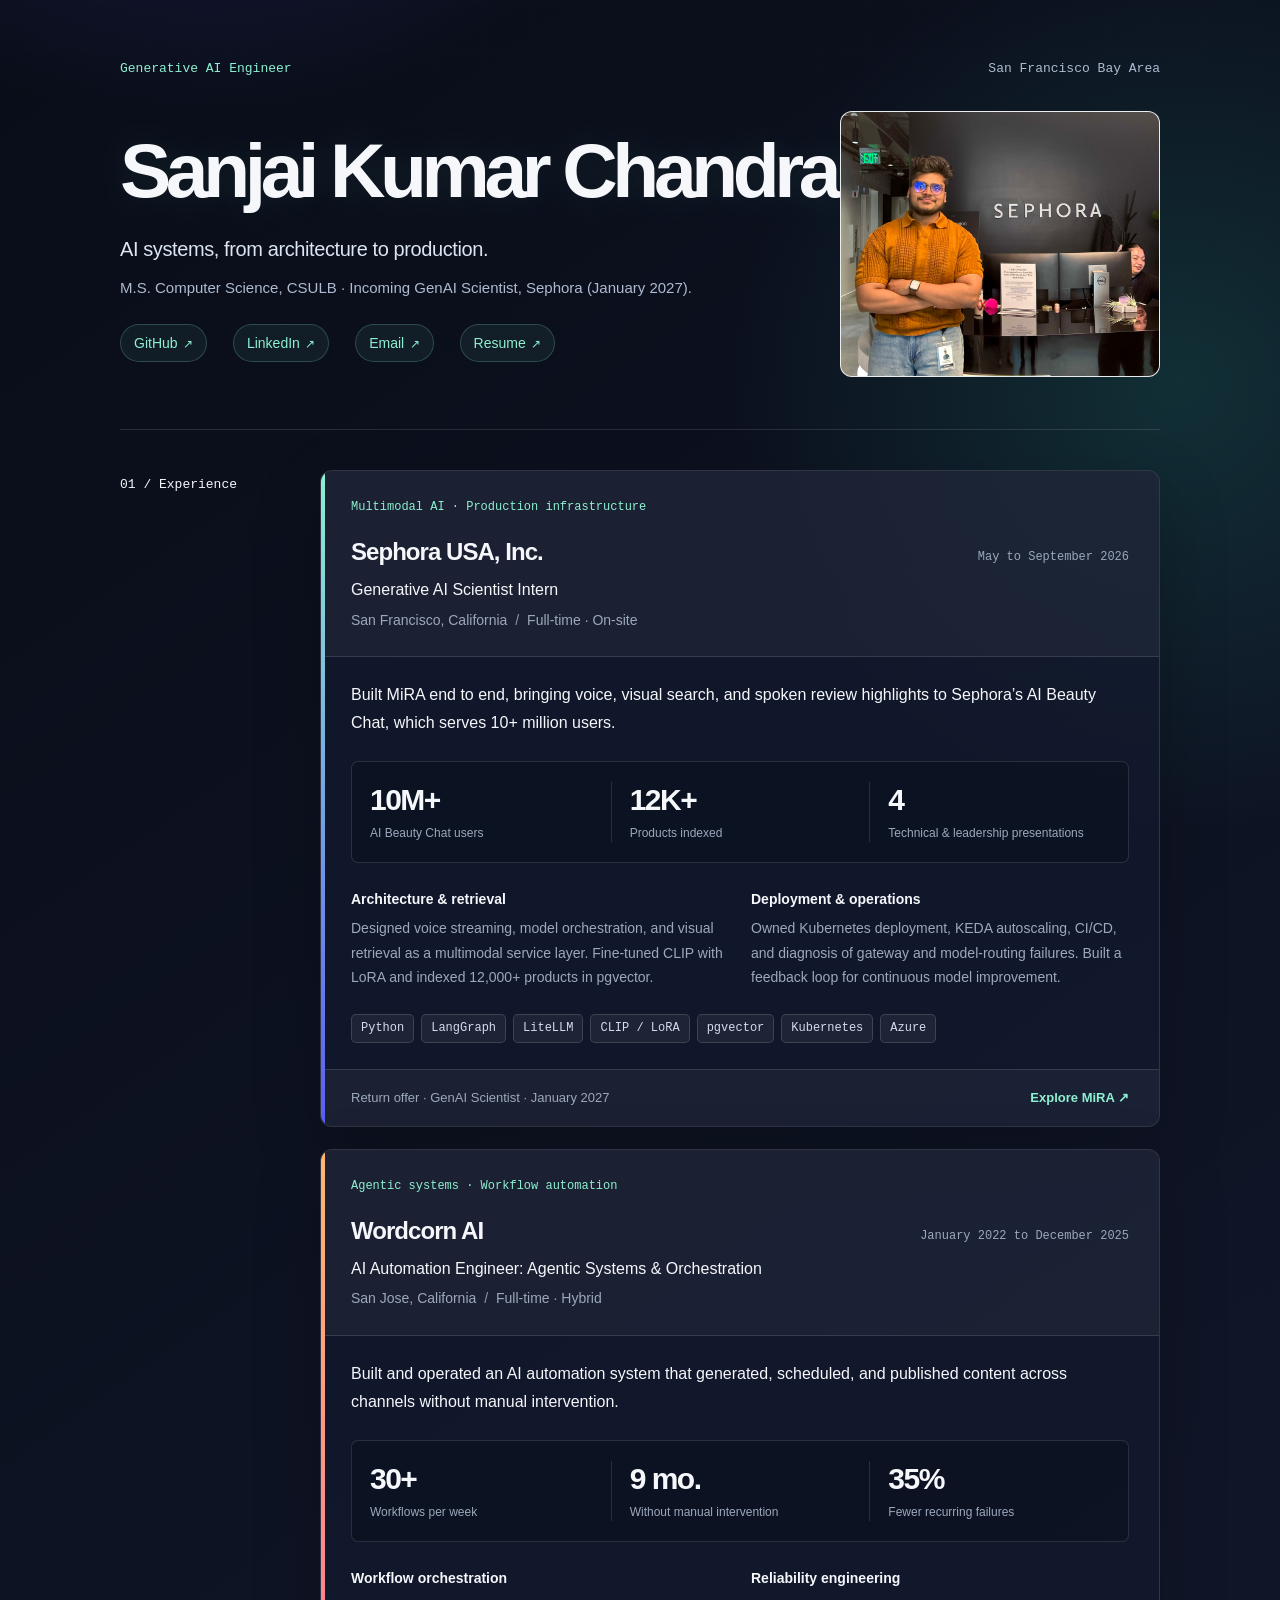
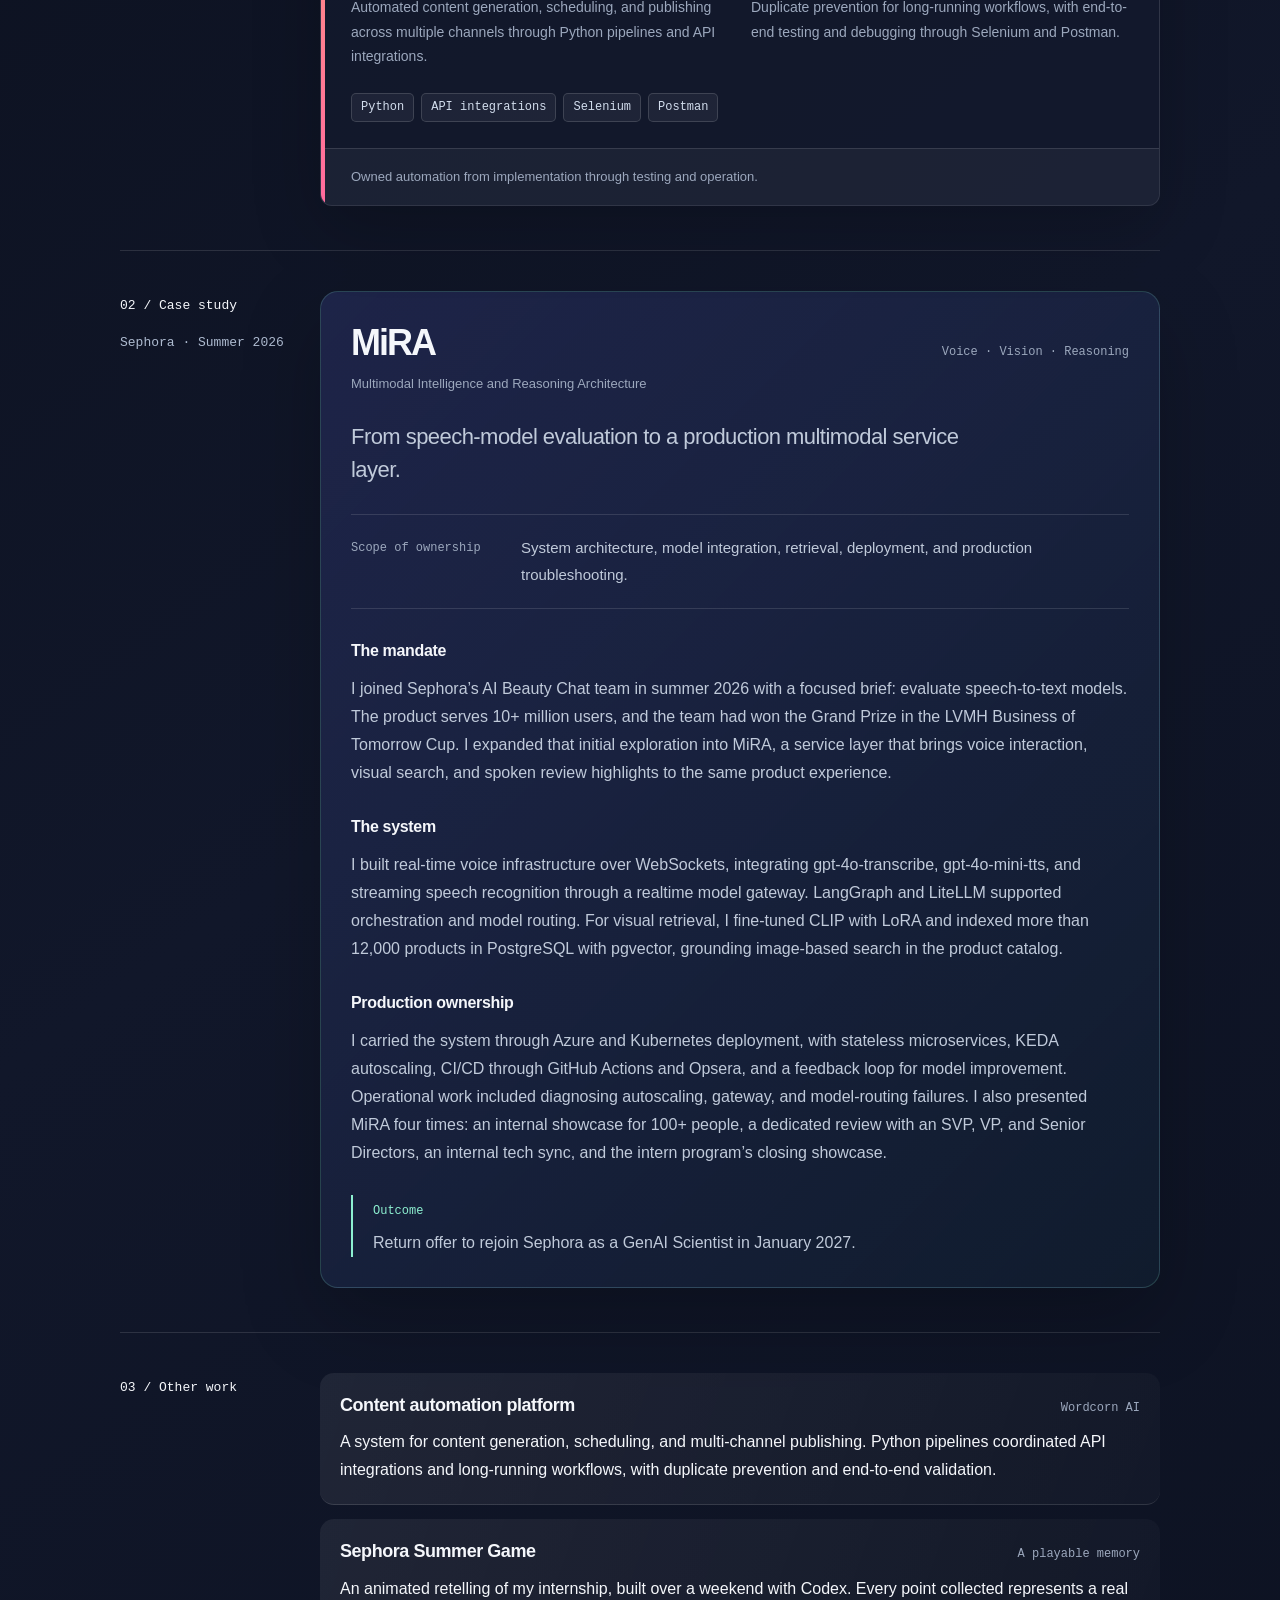
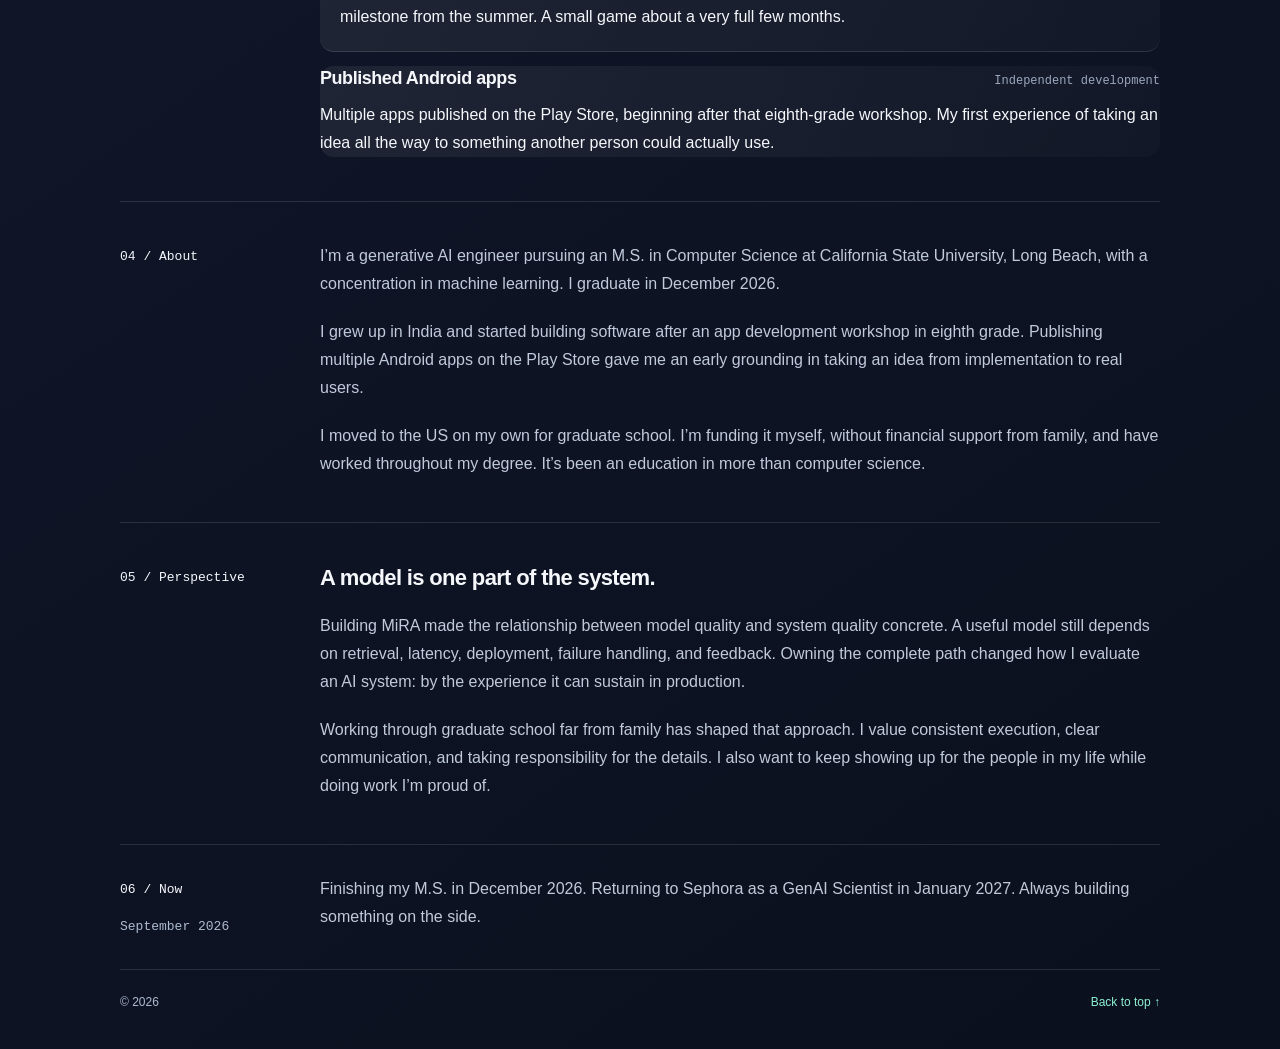
==== index.html @ dd8a15e6 "Refresh portfolio visual design" ====
<!DOCTYPE html><html lang="en"><head><meta charSet="utf-8"/><meta name="viewport" content="width=device-width, initial-scale=1"/><link rel="stylesheet" href="/_next/static/css/index.xJhD_AzG.css" data-rsc-css-href="/_next/static/css/index.xJhD_AzG.css" data-precedence="vite-rsc/importer-resources"/><link rel="modulepreload" fetchPriority="low" href="/_next/static/chunks/index-D4iA-j5m.js"/><script src="/_next/static/chunks/rolldown-runtime-C60lm6uB.js" type="module" async=""></script><script src="/_next/static/chunks/framework-D_rUT4EX.js" type="module" async=""></script><link rel="modulepreload" href="/_next/static/chunks/layout-segment-context-C2qH0olD.js" crossorigin=""/><title>Sanjai Kumar Chandra Mohan</title><meta name="description" content="Sanjai Kumar Chandra Mohan: GenAI engineer, creator of MiRA at Sephora, and M.S. Computer Science student at CSULB."/><meta property="og:title" content="Sanjai Kumar Chandra Mohan | Generative AI Engineer"/><meta property="og:description" content="Sanjai Kumar Chandra Mohan: GenAI engineer, creator of MiRA at Sephora, and M.S. Computer Science student at CSULB."/><meta property="og:type" content="website"/><meta name="twitter:card" content="summary"/><meta name="twitter:title" content="Sanjai Kumar Chandra Mohan | Generative AI Engineer"/><meta name="twitter:description" content="Sanjai Kumar Chandra Mohan: GenAI engineer, creator of MiRA at Sephora, and M.S. Computer Science student at CSULB."/><link rel="icon" href="/favicon.svg"/><script>Object.assign(((self[Symbol.for("vinext.navigationRuntime")]??={bootstrap:{routeManifest:null},functions:{}}).bootstrap.rsc??={rsc:[]}),{params:{},nav:{"pathname":"/","searchParams":[]}})</script><link rel="modulepreload" href="/_next/static/chunks/index-D4iA-j5m.js" />
</head><body><a class="skip-link" href="#experience">Skip to content</a><div class="page"><header id="top" class="intro"><div class="masthead"><span class="discipline">Generative AI Engineer</span><span>San Francisco Bay Area</span></div><div class="intro-grid"><div class="intro-copy"><h1 class="name-banner"><span class="name-line">Sanjai Kumar</span><span class="name-line"> <!-- -->Chandra Mohan</span></h1><p class="identity">AI systems, from architecture to production.</p><p class="current">M.S. Computer Science, CSULB · Incoming GenAI Scientist, Sephora (January 2027).</p><nav class="contact" aria-label="Contact and profiles"><a href="https://github.com/SanjaiKumar20S115452">GitHub<span aria-hidden="true"> ↗</span></a><a href="https://www.linkedin.com/in/sanjai-kumar-us/">LinkedIn<span aria-hidden="true"> ↗</span></a><a href="mailto:sanjai.c.kumar@gmail.com">Email<span aria-hidden="true"> ↗</span></a><a href="/resume-sanjai-kumar.pdf">Resume<span aria-hidden="true"> ↗</span></a></nav></div><div class="portrait-frame"><img class="portrait" src="/images/sanjai-at-sephora.jpg?v=4" alt="Standing at the Sephora office with the Sephora wordmark visible behind me" width="1200" height="1600" fetchPriority="high"/></div></div></header><main><section class="section experience" id="experience" aria-labelledby="experience-title"><div class="margin"><h2 id="experience-title">01 / Experience</h2></div><div class="experience-list"><div data-slot="card" data-size="default" class="group/card flex flex-col gap-(--card-spacing) overflow-hidden rounded-xl bg-card py-(--card-spacing) text-sm text-card-foreground ring-1 ring-foreground/10 [--card-spacing:--spacing(4)] has-data-[slot=card-footer]:pb-0 has-[&gt;img:first-child]:pt-0 data-[size=sm]:[--card-spacing:--spacing(3)] data-[size=sm]:has-data-[slot=card-footer]:pb-0 *:[img:first-child]:rounded-t-xl *:[img:last-child]:rounded-b-xl experience-card"><article><div class="experience-heading"><p class="experience-category">Multimodal AI · Production infrastructure</p><div class="experience-top"><h3>Sephora USA, Inc.</h3><span class="experience-date">May to September 2026</span></div><p class="experience-role">Generative AI Scientist Intern</p><p class="experience-location">San Francisco, California<span aria-hidden="true"> / </span>Full-time · On-site</p></div><div class="experience-body"><p class="experience-description">Built MiRA end to end, bringing voice, visual search, and spoken review highlights to Sephora’s AI Beauty Chat, which serves 10+ million users.</p><dl class="experience-metrics"><div><dt>AI Beauty Chat users</dt><dd>10M+</dd></div><div><dt>Products indexed</dt><dd>12K+</dd></div><div><dt>Technical &amp; leadership presentations</dt><dd>4</dd></div></dl><div class="experience-contributions"><div><h4>Architecture &amp; retrieval</h4><p>Designed voice streaming, model orchestration, and visual retrieval as a multimodal service layer. Fine-tuned CLIP with LoRA and indexed 12,000+ products in pgvector.</p></div><div><h4>Deployment &amp; operations</h4><p>Owned Kubernetes deployment, KEDA autoscaling, CI/CD, and diagnosis of gateway and model-routing failures. Built a feedback loop for continuous model improvement.</p></div></div><ul class="experience-stack" aria-label="Sephora USA, Inc. technologies"><li><span data-slot="badge" data-variant="outline" class="group/badge inline-flex h-5 w-fit shrink-0 items-center justify-center gap-1 overflow-hidden rounded-4xl border px-2 py-0.5 text-xs font-medium whitespace-nowrap transition-all focus-visible:border-ring focus-visible:ring-[3px] focus-visible:ring-ring/50 has-data-[icon=inline-end]:pr-1.5 has-data-[icon=inline-start]:pl-1.5 aria-invalid:border-destructive aria-invalid:ring-destructive/20 dark:aria-invalid:ring-destructive/40 [&amp;&gt;svg]:pointer-events-none [&amp;&gt;svg]:size-3! border-border text-foreground [a]:hover:bg-muted [a]:hover:text-muted-foreground technology-badge">Python</span></li><li><span data-slot="badge" data-variant="outline" class="group/badge inline-flex h-5 w-fit shrink-0 items-center justify-center gap-1 overflow-hidden rounded-4xl border px-2 py-0.5 text-xs font-medium whitespace-nowrap transition-all focus-visible:border-ring focus-visible:ring-[3px] focus-visible:ring-ring/50 has-data-[icon=inline-end]:pr-1.5 has-data-[icon=inline-start]:pl-1.5 aria-invalid:border-destructive aria-invalid:ring-destructive/20 dark:aria-invalid:ring-destructive/40 [&amp;&gt;svg]:pointer-events-none [&amp;&gt;svg]:size-3! border-border text-foreground [a]:hover:bg-muted [a]:hover:text-muted-foreground technology-badge">LangGraph</span></li><li><span data-slot="badge" data-variant="outline" class="group/badge inline-flex h-5 w-fit shrink-0 items-center justify-center gap-1 overflow-hidden rounded-4xl border px-2 py-0.5 text-xs font-medium whitespace-nowrap transition-all focus-visible:border-ring focus-visible:ring-[3px] focus-visible:ring-ring/50 has-data-[icon=inline-end]:pr-1.5 has-data-[icon=inline-start]:pl-1.5 aria-invalid:border-destructive aria-invalid:ring-destructive/20 dark:aria-invalid:ring-destructive/40 [&amp;&gt;svg]:pointer-events-none [&amp;&gt;svg]:size-3! border-border text-foreground [a]:hover:bg-muted [a]:hover:text-muted-foreground technology-badge">LiteLLM</span></li><li><span data-slot="badge" data-variant="outline" class="group/badge inline-flex h-5 w-fit shrink-0 items-center justify-center gap-1 overflow-hidden rounded-4xl border px-2 py-0.5 text-xs font-medium whitespace-nowrap transition-all focus-visible:border-ring focus-visible:ring-[3px] focus-visible:ring-ring/50 has-data-[icon=inline-end]:pr-1.5 has-data-[icon=inline-start]:pl-1.5 aria-invalid:border-destructive aria-invalid:ring-destructive/20 dark:aria-invalid:ring-destructive/40 [&amp;&gt;svg]:pointer-events-none [&amp;&gt;svg]:size-3! border-border text-foreground [a]:hover:bg-muted [a]:hover:text-muted-foreground technology-badge">CLIP / LoRA</span></li><li><span data-slot="badge" data-variant="outline" class="group/badge inline-flex h-5 w-fit shrink-0 items-center justify-center gap-1 overflow-hidden rounded-4xl border px-2 py-0.5 text-xs font-medium whitespace-nowrap transition-all focus-visible:border-ring focus-visible:ring-[3px] focus-visible:ring-ring/50 has-data-[icon=inline-end]:pr-1.5 has-data-[icon=inline-start]:pl-1.5 aria-invalid:border-destructive aria-invalid:ring-destructive/20 dark:aria-invalid:ring-destructive/40 [&amp;&gt;svg]:pointer-events-none [&amp;&gt;svg]:size-3! border-border text-foreground [a]:hover:bg-muted [a]:hover:text-muted-foreground technology-badge">pgvector</span></li><li><span data-slot="badge" data-variant="outline" class="group/badge inline-flex h-5 w-fit shrink-0 items-center justify-center gap-1 overflow-hidden rounded-4xl border px-2 py-0.5 text-xs font-medium whitespace-nowrap transition-all focus-visible:border-ring focus-visible:ring-[3px] focus-visible:ring-ring/50 has-data-[icon=inline-end]:pr-1.5 has-data-[icon=inline-start]:pl-1.5 aria-invalid:border-destructive aria-invalid:ring-destructive/20 dark:aria-invalid:ring-destructive/40 [&amp;&gt;svg]:pointer-events-none [&amp;&gt;svg]:size-3! border-border text-foreground [a]:hover:bg-muted [a]:hover:text-muted-foreground technology-badge">Kubernetes</span></li><li><span data-slot="badge" data-variant="outline" class="group/badge inline-flex h-5 w-fit shrink-0 items-center justify-center gap-1 overflow-hidden rounded-4xl border px-2 py-0.5 text-xs font-medium whitespace-nowrap transition-all focus-visible:border-ring focus-visible:ring-[3px] focus-visible:ring-ring/50 has-data-[icon=inline-end]:pr-1.5 has-data-[icon=inline-start]:pl-1.5 aria-invalid:border-destructive aria-invalid:ring-destructive/20 dark:aria-invalid:ring-destructive/40 [&amp;&gt;svg]:pointer-events-none [&amp;&gt;svg]:size-3! border-border text-foreground [a]:hover:bg-muted [a]:hover:text-muted-foreground technology-badge">Azure</span></li></ul></div><div class="experience-footer"><p>Return offer · GenAI Scientist · January 2027</p><a href="#mira">Explore MiRA<span aria-hidden="true"> ↗</span></a></div></article></div><div data-slot="card" data-size="default" class="group/card flex flex-col gap-(--card-spacing) overflow-hidden rounded-xl bg-card py-(--card-spacing) text-sm text-card-foreground ring-1 ring-foreground/10 [--card-spacing:--spacing(4)] has-data-[slot=card-footer]:pb-0 has-[&gt;img:first-child]:pt-0 data-[size=sm]:[--card-spacing:--spacing(3)] data-[size=sm]:has-data-[slot=card-footer]:pb-0 *:[img:first-child]:rounded-t-xl *:[img:last-child]:rounded-b-xl experience-card"><article><div class="experience-heading"><p class="experience-category">Agentic systems · Workflow automation</p><div class="experience-top"><h3>Wordcorn AI</h3><span class="experience-date">January 2022 to December 2025</span></div><p class="experience-role">AI Automation Engineer: Agentic Systems &amp; Orchestration</p><p class="experience-location">San Jose, California<span aria-hidden="true"> / </span>Full-time · Hybrid</p></div><div class="experience-body"><p class="experience-description">Built and operated an AI automation system that generated, scheduled, and published content across channels without manual intervention.</p><dl class="experience-metrics"><div><dt>Workflows per week</dt><dd>30+</dd></div><div><dt>Without manual intervention</dt><dd>9 mo.</dd></div><div><dt>Fewer recurring failures</dt><dd>35%</dd></div></dl><div class="experience-contributions"><div><h4>Workflow orchestration</h4><p>Automated content generation, scheduling, and publishing across multiple channels through Python pipelines and API integrations.</p></div><div><h4>Reliability engineering</h4><p>Duplicate prevention for long-running workflows, with end-to-end testing and debugging through Selenium and Postman.</p></div></div><ul class="experience-stack" aria-label="Wordcorn AI technologies"><li><span data-slot="badge" data-variant="outline" class="group/badge inline-flex h-5 w-fit shrink-0 items-center justify-center gap-1 overflow-hidden rounded-4xl border px-2 py-0.5 text-xs font-medium whitespace-nowrap transition-all focus-visible:border-ring focus-visible:ring-[3px] focus-visible:ring-ring/50 has-data-[icon=inline-end]:pr-1.5 has-data-[icon=inline-start]:pl-1.5 aria-invalid:border-destructive aria-invalid:ring-destructive/20 dark:aria-invalid:ring-destructive/40 [&amp;&gt;svg]:pointer-events-none [&amp;&gt;svg]:size-3! border-border text-foreground [a]:hover:bg-muted [a]:hover:text-muted-foreground technology-badge">Python</span></li><li><span data-slot="badge" data-variant="outline" class="group/badge inline-flex h-5 w-fit shrink-0 items-center justify-center gap-1 overflow-hidden rounded-4xl border px-2 py-0.5 text-xs font-medium whitespace-nowrap transition-all focus-visible:border-ring focus-visible:ring-[3px] focus-visible:ring-ring/50 has-data-[icon=inline-end]:pr-1.5 has-data-[icon=inline-start]:pl-1.5 aria-invalid:border-destructive aria-invalid:ring-destructive/20 dark:aria-invalid:ring-destructive/40 [&amp;&gt;svg]:pointer-events-none [&amp;&gt;svg]:size-3! border-border text-foreground [a]:hover:bg-muted [a]:hover:text-muted-foreground technology-badge">API integrations</span></li><li><span data-slot="badge" data-variant="outline" class="group/badge inline-flex h-5 w-fit shrink-0 items-center justify-center gap-1 overflow-hidden rounded-4xl border px-2 py-0.5 text-xs font-medium whitespace-nowrap transition-all focus-visible:border-ring focus-visible:ring-[3px] focus-visible:ring-ring/50 has-data-[icon=inline-end]:pr-1.5 has-data-[icon=inline-start]:pl-1.5 aria-invalid:border-destructive aria-invalid:ring-destructive/20 dark:aria-invalid:ring-destructive/40 [&amp;&gt;svg]:pointer-events-none [&amp;&gt;svg]:size-3! border-border text-foreground [a]:hover:bg-muted [a]:hover:text-muted-foreground technology-badge">Selenium</span></li><li><span data-slot="badge" data-variant="outline" class="group/badge inline-flex h-5 w-fit shrink-0 items-center justify-center gap-1 overflow-hidden rounded-4xl border px-2 py-0.5 text-xs font-medium whitespace-nowrap transition-all focus-visible:border-ring focus-visible:ring-[3px] focus-visible:ring-ring/50 has-data-[icon=inline-end]:pr-1.5 has-data-[icon=inline-start]:pl-1.5 aria-invalid:border-destructive aria-invalid:ring-destructive/20 dark:aria-invalid:ring-destructive/40 [&amp;&gt;svg]:pointer-events-none [&amp;&gt;svg]:size-3! border-border text-foreground [a]:hover:bg-muted [a]:hover:text-muted-foreground technology-badge">Postman</span></li></ul></div><div class="experience-footer"><p>Owned automation from implementation through testing and operation.</p></div></article></div></div></section><section class="section feature" id="mira" aria-labelledby="mira-title"><div class="margin"><h2 id="mira-title">02 / Case study</h2><p>Sephora · Summer 2026</p></div><article class="prose"><div class="project-heading"><h3>MiRA</h3><span class="eyebrow">Voice · Vision · Reasoning</span></div><p class="expansion">Multimodal Intelligence and Reasoning Architecture</p><p class="lede">From speech-model evaluation to a production multimodal service layer.</p><div class="case-scope"><span class="eyebrow">Scope of ownership</span><p>System architecture, model integration, retrieval, deployment, and production troubleshooting.</p></div><div class="case-chapters"><section><h4>The mandate</h4><p>I joined Sephora’s AI Beauty Chat team in summer 2026 with a focused brief: evaluate speech-to-text models. The product serves 10+ million users, and the team had won the Grand Prize in the LVMH Business of Tomorrow Cup. I expanded that initial exploration into MiRA, a service layer that brings voice interaction, visual search, and spoken review highlights to the same product experience.</p></section><section><h4>The system</h4><p>I built real-time voice infrastructure over WebSockets, integrating gpt-4o-transcribe, gpt-4o-mini-tts, and streaming speech recognition through a realtime model gateway. LangGraph and LiteLLM supported orchestration and model routing. For visual retrieval, I fine-tuned CLIP with LoRA and indexed more than 12,000 products in PostgreSQL with pgvector, grounding image-based search in the product catalog.</p></section><section><h4>Production ownership</h4><p>I carried the system through Azure and Kubernetes deployment, with stateless microservices, KEDA autoscaling, CI/CD through GitHub Actions and Opsera, and a feedback loop for model improvement. Operational work included diagnosing autoscaling, gateway, and model-routing failures. I also presented MiRA four times: an internal showcase for 100+ people, a dedicated review with an SVP, VP, and Senior Directors, an internal tech sync, and the intern program’s closing showcase.</p></section></div><aside class="outcome"><span class="eyebrow">Outcome</span><p>Return offer to rejoin Sephora as a GenAI Scientist in January 2027.</p></aside></article></section><section class="section" id="projects" aria-labelledby="projects-title"><div class="margin"><h2 id="projects-title">03 / Other work</h2></div><div><article class="project"><div class="project-top"><h3>Content automation platform</h3><span class="eyebrow">Wordcorn AI</span></div><p>A system for content generation, scheduling, and multi-channel publishing. Python pipelines coordinated API integrations and long-running workflows, with duplicate prevention and end-to-end validation.</p></article><article class="project"><div class="project-top"><h3>Sephora Summer Game</h3><span class="eyebrow">A playable memory</span></div><p>An animated retelling of my internship, built over a weekend with Codex. Every point collected represents a real milestone from the summer. A small game about a very full few months.</p></article><article class="project"><div class="project-top"><h3>Published Android apps</h3><span class="eyebrow">Independent development</span></div><p>Multiple apps published on the Play Store, beginning after that eighth-grade workshop. My first experience of taking an idea all the way to something another person could actually use.</p></article></div></section><section class="section" id="about" aria-labelledby="about-title"><div class="margin"><h2 id="about-title">04 / About</h2></div><div class="prose"><p>I’m a generative AI engineer pursuing an M.S. in Computer Science at California State University, Long Beach, with a concentration in machine learning. I graduate in December 2026.</p><p>I grew up in India and started building software after an app development workshop in eighth grade. Publishing multiple Android apps on the Play Store gave me an early grounding in taking an idea from implementation to real users.</p><p>I moved to the US on my own for graduate school. I’m funding it myself, without financial support from family, and have worked throughout my degree. It’s been an education in more than computer science.</p></div></section><section class="section" id="reflection" aria-labelledby="reflection-title"><div class="margin"><h2 id="reflection-title">05 / Perspective</h2></div><div class="prose"><h3 class="note-title">A model is one part of the system.</h3><p>Building MiRA made the relationship between model quality and system quality concrete. A useful model still depends on retrieval, latency, deployment, failure handling, and feedback. Owning the complete path changed how I evaluate an AI system: by the experience it can sustain in production.</p><p>Working through graduate school far from family has shaped that approach. I value consistent execution, clear communication, and taking responsibility for the details. I also want to keep showing up for the people in my life while doing work I’m proud of.</p></div></section><section class="section now" id="now" aria-labelledby="now-title"><div class="margin"><h2 id="now-title">06 / Now</h2><p>September 2026</p></div><div class="prose"><p>Finishing my M.S. in December 2026. Returning to Sephora as a GenAI Scientist in January 2027. Always building something on the side.</p></div></section></main><footer><span>© 2026</span><a href="#top">Back to top ↑</a></footer></div><script type="module" src="/_next/static/chunks/index-D4iA-j5m.js" id="_R_" async=""></script><script>((self[Symbol.for("vinext.navigationRuntime")]??={bootstrap:{routeManifest:null},functions:{}}).bootstrap.rsc??={rsc:[]}).rsc.push("0:{\"page:/\":\"$L1\",\"layout:/\":\"$L2\",\"route:/\":\"$L3\",\"__route\":\"route:/\",\"__interceptionContext\":null,\"__layoutIds\":[\"layout:/\"],\"__rootLayout\":\"/\",\"__bfcacheSegmentIdentities\":{\"layout:/\":\"[\\\"layout\\\",\\\"layout:/\\\",\\\"root-boundary:/\\\",\\\"\\\"]\",\"page:/\":\"[\\\"page\\\",\\\"page:/\\\",\\\"root-boundary:/\\\",\\\"\\\"]\"},\"__srcPage\":[\"page\"],\"__layoutFlags\":{\"layout:/\":\"s\"},\"__artifactCompatibility\":{\"schemaVersion\":1,\"graphVersion\":\"app-route-graph:1177fd80f83fa7b0\",\"deploymentVersion\":\"7350478a-abe6-456c-a901-da71e1252a48\",\"appElementsSchemaVersion\":1,\"rscPayloadSchemaVersion\":1,\"rootBoundaryId\":\"/\",\"renderEpoch\":null}}\n")</script><script>((self[Symbol.for("vinext.navigationRuntime")]??={bootstrap:{routeManifest:null},functions:{}}).bootstrap.rsc??={rsc:[]}).rsc.push("4:I[\"8c0f216c4604\",[],\"Children\",1]\n")</script><script>((self[Symbol.for("vinext.navigationRuntime")]??={bootstrap:{routeManifest:null},functions:{}}).bootstrap.rsc??={rsc:[]}).rsc.push("5:I[\"593f344dc510\",[],\"GlobalErrorBoundary\",1]\n")</script><script>((self[Symbol.for("vinext.navigationRuntime")]??={bootstrap:{routeManifest:null},functions:{}}).bootstrap.rsc??={rsc:[]}).rsc.push("6:I[\"0b874ad30386\",[],\"default\",1]\n")</script><script>((self[Symbol.for("vinext.navigationRuntime")]??={bootstrap:{routeManifest:null},functions:{}}).bootstrap.rsc??={rsc:[]}).rsc.push("7:I[\"593f344dc510\",[],\"ErrorBoundary\",1]\n")</script><script>((self[Symbol.for("vinext.navigationRuntime")]??={bootstrap:{routeManifest:null},functions:{}}).bootstrap.rsc??={rsc:[]}).rsc.push("8:I[\"15c18cfaeeff\",[],\"LayoutSegmentProvider\",1]\n")</script><script>((self[Symbol.for("vinext.navigationRuntime")]??={bootstrap:{routeManifest:null},functions:{}}).bootstrap.rsc??={rsc:[]}).rsc.push("9:I[\"8c0f216c4604\",[],\"Slot\",1]\n")</script><script>((self[Symbol.for("vinext.navigationRuntime")]??={bootstrap:{routeManifest:null},functions:{}}).bootstrap.rsc??={rsc:[]}).rsc.push("a:I[\"593f344dc510\",[],\"NotFoundBoundary\",1]\n")</script><script>((self[Symbol.for("vinext.navigationRuntime")]??={bootstrap:{routeManifest:null},functions:{}}).bootstrap.rsc??={rsc:[]}).rsc.push("b:I[\"9276801271d6\",[],\"AppRouterScrollTarget\",1]\n")</script><script>((self[Symbol.for("vinext.navigationRuntime")]??={bootstrap:{routeManifest:null},functions:{}}).bootstrap.rsc??={rsc:[]}).rsc.push("c:I[\"593f344dc510\",[],\"RedirectBoundary\",1]\n")</script><script>((self[Symbol.for("vinext.navigationRuntime")]??={bootstrap:{routeManifest:null},functions:{}}).bootstrap.rsc??={rsc:[]}).rsc.push(":HL[\"/_next/static/css/index.xJhD_AzG.css\",\"style\"     ]\n")</script><script>((self[Symbol.for("vinext.navigationRuntime")]??={bootstrap:{routeManifest:null},functions:{}}).bootstrap.rsc??={rsc:[]}).rsc.push("2:[[[\"$\",\"link\",\"css:/_next/static/css/index.xJhD_AzG.css\",{\"rel\":\"stylesheet\",\"precedence\":\"vite-rsc/importer-resources\",\"href\":\"/_next/static/css/index.xJhD_AzG.css\",\"data-rsc-css-href\":\"/_next/static/css/index.xJhD_AzG.css\"}],\"$undefined\"],[\"$\",\"html\",null,{\"lang\":\"en\",\"children\":[\"$\",\"body\",null,{\"children\":[\"$\",\"$L4\",null,{}]}]}]]\n")</script><script>((self[Symbol.for("vinext.navigationRuntime")]??={bootstrap:{routeManifest:null},functions:{}}).bootstrap.rsc??={rsc:[]}).rsc.push("3:[[[\"$\",\"meta\",null,{\"charSet\":\"utf-8\"}],[[\"$\",\"title\",\"0\",{\"children\":\"Sanjai Kumar Chandra Mohan\"}],[\"$\",\"meta\",\"1\",{\"name\":\"description\",\"content\":\"Sanjai Kumar Chandra Mohan: GenAI engineer, creator of MiRA at Sephora, and M.S. Computer Science student at CSULB.\"}],[\"$\",\"meta\",\"2\",{\"property\":\"og:title\",\"content\":\"Sanjai Kumar Chandra Mohan | Generative AI Engineer\"}],[\"$\",\"meta\",\"3\",{\"property\":\"og:description\",\"content\":\"Sanjai Kumar Chandra Mohan: GenAI engineer, creator of MiRA at Sephora, and M.S. Computer Science student at CSULB.\"}],[\"$\",\"meta\",\"4\",{\"property\":\"og:type\",\"content\":\"website\"}],[\"$\",\"meta\",\"5\",{\"name\":\"twitter:card\",\"content\":\"summary\"}],[\"$\",\"meta\",\"6\",{\"name\":\"twitter:title\",\"content\":\"Sanjai Kumar Chandra Mohan | Generative AI Engineer\"}],[\"$\",\"meta\",\"7\",{\"name\":\"twitter:description\",\"content\":\"Sanjai Kumar Chandra Mohan: GenAI engineer, creator of MiRA at Sephora, and M.S. Computer Science student at CSULB.\"}],[\"$\",\"link\",\"8\",{\"data-vinext-streamed-icon\":\"$undefined\",\"rel\":\"icon\",\"href\":\"/favicon.svg\",\"type\":\"$undefined\",\"sizes\":\"$undefined\",\"color\":\"$undefined\",\"media\":\"$undefined\",\"fetchPriority\":\"$undefined\"}]],[[\"$\",\"meta\",\"0\",{\"name\":\"viewport\",\"content\":\"width=device-width, initial-scale=1\"}]]],[\"$\",\"$L5\",null,{\"fallback\":\"$6\",\"children\":[\"$\",\"$L7\",null,{\"fallback\":\"$6\",\"children\":[\"$\",\"$L8\",null,{\"providerId\":\"layout:/\",\"segmentMap\":{\"children\":[]},\"children\":[\"$\",\"$L9\",null,{\"id\":\"layout:/\",\"parallelSlots\":\"$undefined\",\"children\":[\"$\",\"$La\",null,{\"resetKey\":\"\",\"fallback\":[[\"$\",\"title\",null,{\"children\":\"404: This page could not be found.\"}],[\"$\",\"div\",null,{\"style\":{\"fontFamily\":\"system-ui,\\\"Segoe UI\\\",Roboto,Helvetica,Arial,sans-serif,\\\"Apple Color Emoji\\\",\\\"Segoe UI Emoji\\\"\",\"height\":\"100vh\",\"textAlign\":\"center\",\"display\":\"flex\",\"flexDirection\":\"column\",\"alignItems\":\"center\",\"justifyContent\":\"center\"},\"children\":[\"$\",\"div\",null,{\"children\":[[\"$\",\"style\",null,{\"dangerouslySetInnerHTML\":{\"__html\":\"body{color:#000;background:#fff;margin:0}.next-error-h1{border-right:1px solid rgba(0,0,0,.3)}@media (prefers-color-scheme:dark){body{color:#fff;background:#000}.next-error-h1{border-right:1px solid rgba(255,255,255,.3)}}\"}}],[\"$\",\"h1\",null,{\"className\":\"next-error-h1\",\"style\":{\"display\":\"inline-block\",\"margin\":\"0 20px 0 0\",\"padding\":\"0 23px 0 0\",\"fontSize\":24,\"fontWeight\":500,\"verticalAlign\":\"top\",\"lineHeight\":\"49px\"},\"children\":404}],[\"$\",\"div\",null,{\"style\":{\"display\":\"inline-block\"},\"children\":[\"$\",\"h2\",null,{\"style\":{\"fontSize\":14,\"fontWeight\":400,\"lineHeight\":\"49px\",\"margin\":0},\"children\":\"This page could not be found.\"}]}]]}]}]],\"children\":[\"$\",\"$Lb\",null,{\"children\":[\"$\",\"$Lc\",null,{\"children\":[[\"$\",\"$L8\",null,{\"providerId\":\"page:/\",\"segmentMap\":{\"children\":[\"__PAGE__\"]},\"children\":[\"$\",\"$L9\",null,{\"id\":\"page:/\"}]}],null]}]}]}]}]}]}]}],null,null]\n")</script><script>((self[Symbol.for("vinext.navigationRuntime")]??={bootstrap:{routeManifest:null},functions:{}}).bootstrap.rsc??={rsc:[]}).rsc.push(":HL[\"/images/sanjai-at-sephora.jpg?v=4\",\"image\",{\"fetchPriority\":\"high\"}]\n")</script><script>((self[Symbol.for("vinext.navigationRuntime")]??={bootstrap:{routeManifest:null},functions:{}}).bootstrap.rsc??={rsc:[]}).rsc.push("1:[[\"$\",\"a\",null,{\"className\":\"skip-link\",\"href\":\"#experience\",\"children\":\"Skip to content\"}],[\"$\",\"div\",null,{\"className\":\"page\",\"children\":[[\"$\",\"header\",null,{\"id\":\"top\",\"className\":\"intro\",\"children\":[[\"$\",\"div\",null,{\"className\":\"masthead\",\"children\":[[\"$\",\"span\",null,{\"className\":\"discipline\",\"children\":\"Generative AI Engineer\"}],[\"$\",\"span\",null,{\"children\":\"San Francisco Bay Area\"}]]}],[\"$\",\"div\",null,{\"className\":\"intro-grid\",\"children\":[[\"$\",\"div\",null,{\"className\":\"intro-copy\",\"children\":[[\"$\",\"h1\",null,{\"className\":\"name-banner\",\"children\":[[\"$\",\"span\",\"Sanjai Kumar\",{\"className\":\"name-line\",\"children\":[false,\"Sanjai Kumar\"]}],[\"$\",\"span\",\"Chandra Mohan\",{\"className\":\"name-line\",\"children\":[\" \",\"Chandra Mohan\"]}]]}],[\"$\",\"p\",null,{\"className\":\"identity\",\"children\":\"AI systems, from architecture to production.\"}],[\"$\",\"p\",null,{\"className\":\"current\",\"children\":\"M.S. Computer Science, CSULB · Incoming GenAI Scientist, Sephora (January 2027).\"}],[\"$\",\"nav\",null,{\"className\":\"contact\",\"aria-label\":\"Contact and profiles\",\"children\":[[\"$\",\"a\",\"GitHub\",{\"href\":\"https://github.com/SanjaiKumar20S115452\",\"children\":[\"GitHub\",[\"$\",\"span\",null,{\"aria-hidden\":\"true\",\"children\":\" ↗\"}]]}],[\"$\",\"a\",\"LinkedIn\",{\"href\":\"https://www.linkedin.com/in/sanjai-kumar-us/\",\"children\":[\"LinkedIn\",[\"$\",\"span\",null,{\"aria-hidden\":\"true\",\"children\":\" ↗\"}]]}],[\"$\",\"a\",\"Email\",{\"href\":\"mailto:sanjai.c.kumar@gmail.com\",\"children\":[\"Email\",[\"$\",\"span\",null,{\"aria-hidden\":\"true\",\"children\":\" ↗\"}]]}],[\"$\",\"a\",\"Resume\",{\"href\":\"/resume-sanjai-kumar.pdf\",\"children\":[\"Resume\",[\"$\",\"span\",null,{\"aria-hidden\":\"true\",\"children\":\" ↗\"}]]}]]}]]}],[\"$\",\"div\",null,{\"className\":\"portrait-frame\",\"children\":[\"$\",\"img\",null,{\"className\":\"portrait\",\"src\":\"/images/sanjai-at-sephora.jpg?v=4\",\"alt\":\"Standing at the Sephora office with the Sephora wordmark visible behind me\",\"width\":1200,\"height\":1600,\"fetchPriority\":\"high\"}]}]]}]]}],[\"$\",\"main\",null,{\"children\":[[\"$\",\"section\",null,{\"className\":\"section experience\",\"id\":\"experience\",\"aria-labelledby\":\"experience-title\",\"children\":[[\"$\",\"div\",null,{\"className\":\"margin\",\"children\":[\"$\",\"h2\",null,{\"id\":\"experience-title\",\"children\":\"01 / Experience\"}]}],[\"$\",\"div\",null,{\"className\":\"experience-list\",\"children\":[[\"$\",\"div\",\"Sephora USA, Inc.\",{\"data-slot\":\"card\",\"data-size\":\"default\",\"className\":\"group/card flex flex-col gap-(--card-spacing) overflow-hidden rounded-xl bg-card py-(--card-spacing) text-sm text-card-foreground ring-1 ring-foreground/10 [--card-spacing:--spacing(4)] has-data-[slot=card-footer]:pb-0 has-[\u003eimg:first-child]:pt-0 data-[size=sm]:[--card-spacing:--spacing(3)] data-[size=sm]:has-data-[slot=card-footer]:pb-0 *:[img:first-child]:rounded-t-xl *:[img:last-child]:rounded-b-xl experience-card\",\"children\":[\"$\",\"article\",null,{\"children\":[[\"$\",\"div\",null,{\"className\":\"experience-heading\",\"children\":[[\"$\",\"p\",null,{\"className\":\"experience-category\",\"children\":\"Multimodal AI · Production infrastructure\"}],[\"$\",\"div\",null,{\"className\":\"experience-top\",\"children\":[[\"$\",\"h3\",null,{\"children\":\"Sephora USA, Inc.\"}],[\"$\",\"span\",null,{\"className\":\"experience-date\",\"children\":\"May to September 2026\"}]]}],[\"$\",\"p\",null,{\"className\":\"experience-role\",\"children\":\"Generative AI Scientist Intern\"}],[\"$\",\"p\",null,{\"className\":\"experience-location\",\"children\":[\"San Francisco, California\",[\"$\",\"span\",null,{\"aria-hidden\":\"true\",\"children\":\" / \"}],\"Full-time · On-site\"]}]]}],[\"$\",\"div\",null,{\"className\":\"experience-body\",\"children\":[[\"$\",\"p\",null,{\"className\":\"experience-description\",\"children\":\"Built MiRA end to end, bringing voice, visual search, and spoken review highlights to Sephora’s AI Beauty Chat, which serves 10+ million users.\"}],[\"$\",\"dl\",null,{\"className\":\"experience-metrics\",\"children\":[[\"$\",\"div\",\"AI Beauty Chat users\",{\"children\":[[\"$\",\"dt\",null,{\"children\":\"AI Beauty Chat users\"}],[\"$\",\"dd\",null,{\"children\":\"10M+\"}]]}],[\"$\",\"div\",\"Products indexed\",{\"children\":[[\"$\",\"dt\",null,{\"children\":\"Products indexed\"}],[\"$\",\"dd\",null,{\"children\":\"12K+\"}]]}],[\"$\",\"div\",\"Technical \u0026 leadership presentations\",{\"children\":[[\"$\",\"dt\",null,{\"children\":\"Technical \u0026 leadership presentations\"}],[\"$\",\"dd\",null,{\"children\":\"4\"}]]}]]}],[\"$\",\"div\",null,{\"className\":\"experience-contributions\",\"children\":[[\"$\",\"div\",\"Architecture \u0026 retrieval\",{\"children\":[[\"$\",\"h4\",null,{\"children\":\"Architecture \u0026 retrieval\"}],\"$Ld\"]}],\"$Le\"]}],\"$Lf\"]}],\"$L10\"]}]}],\"$L11\"]}]]}],\"$L12\",\"$L13\",\"$L14\",\"$L15\",\"$L16\"]}],\"$L17\"]}]]\n")</script><script>((self[Symbol.for("vinext.navigationRuntime")]??={bootstrap:{routeManifest:null},functions:{}}).bootstrap.rsc??={rsc:[]}).rsc.push("d:[\"$\",\"p\",null,{\"children\":\"Designed voice streaming, model orchestration, and visual retrieval as a multimodal service layer. Fine-tuned CLIP with LoRA and indexed 12,000+ products in pgvector.\"}]\n")</script><script>((self[Symbol.for("vinext.navigationRuntime")]??={bootstrap:{routeManifest:null},functions:{}}).bootstrap.rsc??={rsc:[]}).rsc.push("e:[\"$\",\"div\",\"Deployment \u0026 operations\",{\"children\":[[\"$\",\"h4\",null,{\"children\":\"Deployment \u0026 operations\"}],[\"$\",\"p\",null,{\"children\":\"Owned Kubernetes deployment, KEDA autoscaling, CI/CD, and diagnosis of gateway and model-routing failures. Built a feedback loop for continuous model improvement.\"}]]}]\n")</script><script>((self[Symbol.for("vinext.navigationRuntime")]??={bootstrap:{routeManifest:null},functions:{}}).bootstrap.rsc??={rsc:[]}).rsc.push("f:[\"$\",\"ul\",null,{\"className\":\"experience-stack\",\"aria-label\":\"Sephora USA, Inc. technologies\",\"children\":[[\"$\",\"li\",\"Python\",{\"children\":[\"$\",\"span\",null,{\"data-slot\":\"badge\",\"data-variant\":\"outline\",\"className\":\"group/badge inline-flex h-5 w-fit shrink-0 items-center justify-center gap-1 overflow-hidden rounded-4xl border px-2 py-0.5 text-xs font-medium whitespace-nowrap transition-all focus-visible:border-ring focus-visible:ring-[3px] focus-visible:ring-ring/50 has-data-[icon=inline-end]:pr-1.5 has-data-[icon=inline-start]:pl-1.5 aria-invalid:border-destructive aria-invalid:ring-destructive/20 dark:aria-invalid:ring-destructive/40 [\u0026\u003esvg]:pointer-events-none [\u0026\u003esvg]:size-3! border-border text-foreground [a]:hover:bg-muted [a]:hover:text-muted-foreground technology-badge\",\"children\":\"Python\"}]}],[\"$\",\"li\",\"LangGraph\",{\"children\":[\"$\",\"span\",null,{\"data-slot\":\"badge\",\"data-variant\":\"outline\",\"className\":\"group/badge inline-flex h-5 w-fit shrink-0 items-center justify-center gap-1 overflow-hidden rounded-4xl border px-2 py-0.5 text-xs font-medium whitespace-nowrap transition-all focus-visible:border-ring focus-visible:ring-[3px] focus-visible:ring-ring/50 has-data-[icon=inline-end]:pr-1.5 has-data-[icon=inline-start]:pl-1.5 aria-invalid:border-destructive aria-invalid:ring-destructive/20 dark:aria-invalid:ring-destructive/40 [\u0026\u003esvg]:pointer-events-none [\u0026\u003esvg]:size-3! border-border text-foreground [a]:hover:bg-muted [a]:hover:text-muted-foreground technology-badge\",\"children\":\"LangGraph\"}]}],[\"$\",\"li\",\"LiteLLM\",{\"children\":[\"$\",\"span\",null,{\"data-slot\":\"badge\",\"data-variant\":\"outline\",\"className\":\"group/badge inline-flex h-5 w-fit shrink-0 items-center justify-center gap-1 overflow-hidden rounded-4xl border px-2 py-0.5 text-xs font-medium whitespace-nowrap transition-all focus-visible:border-ring focus-visible:ring-[3px] focus-visible:ring-ring/50 has-data-[icon=inline-end]:pr-1.5 has-data-[icon=inline-start]:pl-1.5 aria-invalid:border-destructive aria-invalid:ring-destructive/20 dark:aria-invalid:ring-destructive/40 [\u0026\u003esvg]:pointer-events-none [\u0026\u003esvg]:size-3! border-border text-foreground [a]:hover:bg-muted [a]:hover:text-muted-foreground technology-badge\",\"children\":\"LiteLLM\"}]}],[\"$\",\"li\",\"CLIP / LoRA\",{\"children\":[\"$\",\"span\",null,{\"data-slot\":\"badge\",\"data-variant\":\"outline\",\"className\":\"group/badge inline-flex h-5 w-fit shrink-0 items-center justify-center gap-1 overflow-hidden rounded-4xl border px-2 py-0.5 text-xs font-medium whitespace-nowrap transition-all focus-visible:border-ring focus-visible:ring-[3px] focus-visible:ring-ring/50 has-data-[icon=inline-end]:pr-1.5 has-data-[icon=inline-start]:pl-1.5 aria-invalid:border-destructive aria-invalid:ring-destructive/20 dark:aria-invalid:ring-destructive/40 [\u0026\u003esvg]:pointer-events-none [\u0026\u003esvg]:size-3! border-border text-foreground [a]:hover:bg-muted [a]:hover:text-muted-foreground technology-badge\",\"children\":\"CLIP / LoRA\"}]}],[\"$\",\"li\",\"pgvector\",{\"children\":[\"$\",\"span\",null,{\"data-slot\":\"badge\",\"data-variant\":\"outline\",\"className\":\"group/badge inline-flex h-5 w-fit shrink-0 items-center justify-center gap-1 overflow-hidden rounded-4xl border px-2 py-0.5 text-xs font-medium whitespace-nowrap transition-all focus-visible:border-ring focus-visible:ring-[3px] focus-visible:ring-ring/50 has-data-[icon=inline-end]:pr-1.5 has-data-[icon=inline-start]:pl-1.5 aria-invalid:border-destructive aria-invalid:ring-destructive/20 dark:aria-invalid:ring-destructive/40 [\u0026\u003esvg]:pointer-events-none [\u0026\u003esvg]:size-3! border-border text-foreground [a]:hover:bg-muted [a]:hover:text-muted-foreground technology-badge\",\"children\":\"pgvector\"}]}],\"$L18\",\"$L19\"]}]\n")</script><script>((self[Symbol.for("vinext.navigationRuntime")]??={bootstrap:{routeManifest:null},functions:{}}).bootstrap.rsc??={rsc:[]}).rsc.push("10:[\"$\",\"div\",null,{\"className\":\"experience-footer\",\"children\":[[\"$\",\"p\",null,{\"children\":\"Return offer · GenAI Scientist · January 2027\"}],[\"$\",\"a\",null,{\"href\":\"#mira\",\"children\":[\"Explore MiRA\",[\"$\",\"span\",null,{\"aria-hidden\":\"true\",\"children\":\" ↗\"}]]}]]}]\n")</script><script>((self[Symbol.for("vinext.navigationRuntime")]??={bootstrap:{routeManifest:null},functions:{}}).bootstrap.rsc??={rsc:[]}).rsc.push("11:[\"$\",\"div\",\"Wordcorn AI\",{\"data-slot\":\"card\",\"data-size\":\"default\",\"className\":\"group/card flex flex-col gap-(--card-spacing) overflow-hidden rounded-xl bg-card py-(--card-spacing) text-sm text-card-foreground ring-1 ring-foreground/10 [--card-spacing:--spacing(4)] has-data-[slot=card-footer]:pb-0 has-[\u003eimg:first-child]:pt-0 data-[size=sm]:[--card-spacing:--spacing(3)] data-[size=sm]:has-data-[slot=card-footer]:pb-0 *:[img:first-child]:rounded-t-xl *:[img:last-child]:rounded-b-xl experience-card\",\"children\":[\"$\",\"article\",null,{\"children\":[[\"$\",\"div\",null,{\"className\":\"experience-heading\",\"children\":[[\"$\",\"p\",null,{\"className\":\"experience-category\",\"children\":\"Agentic systems · Workflow automation\"}],[\"$\",\"div\",null,{\"className\":\"experience-top\",\"children\":[[\"$\",\"h3\",null,{\"children\":\"Wordcorn AI\"}],[\"$\",\"span\",null,{\"className\":\"experience-date\",\"children\":\"January 2022 to December 2025\"}]]}],[\"$\",\"p\",null,{\"className\":\"experience-role\",\"children\":\"AI Automation Engineer: Agentic Systems \u0026 Orchestration\"}],[\"$\",\"p\",null,{\"className\":\"experience-location\",\"children\":[\"San Jose, California\",[\"$\",\"span\",null,{\"aria-hidden\":\"true\",\"children\":\" / \"}],\"Full-time · Hybrid\"]}]]}],[\"$\",\"div\",null,{\"className\":\"experience-body\",\"children\":[[\"$\",\"p\",null,{\"className\":\"experience-description\",\"children\":\"Built and operated an AI automation system that generated, scheduled, and published content across channels without manual intervention.\"}],[\"$\",\"dl\",null,{\"className\":\"experience-metrics\",\"children\":[[\"$\",\"div\",\"Workflows per week\",{\"children\":[[\"$\",\"dt\",null,{\"children\":\"Workflows per week\"}],[\"$\",\"dd\",null,{\"children\":\"30+\"}]]}],[\"$\",\"div\",\"Without manual intervention\",{\"children\":[[\"$\",\"dt\",null,{\"children\":\"Without manual intervention\"}],[\"$\",\"dd\",null,{\"children\":\"9 mo.\"}]]}],[\"$\",\"div\",\"Fewer recurring failures\",{\"children\":[[\"$\",\"dt\",null,{\"children\":\"Fewer recurring failures\"}],[\"$\",\"dd\",null,{\"children\":\"35%\"}]]}]]}],[\"$\",\"div\",null,{\"className\":\"experience-contributions\",\"children\":[[\"$\",\"div\",\"Workflow orchestration\",{\"children\":[[\"$\",\"h4\",null,{\"children\":\"Workflow orchestration\"}],[\"$\",\"p\",null,{\"children\":\"Automated content generation, scheduling, and publishing across multiple channels through Python pipelines and API integrations.\"}]]}],[\"$\",\"div\",\"Reliability engineering\",{\"children\":[[\"$\",\"h4\",null,{\"children\":\"Reliability engineering\"}],[\"$\",\"p\",null,{\"children\":\"Duplicate prevention for long-running workflows, with end-to-end testing and debugging through Selenium and Postman.\"}]]}]]}],[\"$\",\"ul\",null,{\"className\":\"experience-stack\",\"aria-label\":\"Wordcorn AI technologies\",\"children\":[[\"$\",\"li\",\"Python\",{\"children\":[\"$\",\"span\",null,{\"data-slot\":\"badge\",\"data-variant\":\"outline\",\"className\":\"group/badge inline-flex h-5 w-fit shrink-0 items-center justify-center gap-1 overflow-hidden rounded-4xl border px-2 py-0.5 text-xs font-medium whitespace-nowrap transition-all focus-visible:border-ring focus-visible:ring-[3px] focus-visible:ring-ring/50 has-data-[icon=inline-end]:pr-1.5 has-data-[icon=inline-start]:pl-1.5 aria-invalid:border-destructive aria-invalid:ring-destructive/20 dark:aria-invalid:ring-destructive/40 [\u0026\u003esvg]:pointer-events-none [\u0026\u003esvg]:size-3! border-border text-foreground [a]:hover:bg-muted [a]:hover:text-muted-foreground technology-badge\",\"children\":\"Python\"}]}],[\"$\",\"li\",\"API integrations\",{\"children\":[\"$\",\"span\",null,{\"data-slot\":\"badge\",\"data-variant\":\"outline\",\"className\":\"group/badge inline-flex h-5 w-fit shrink-0 items-center justify-center gap-1 overflow-hidden rounded-4xl border px-2 py-0.5 text-xs font-medium whitespace-nowrap transition-all focus-visible:border-ring focus-visible:ring-[3px] focus-visible:ring-ring/50 has-data-[icon=inline-end]:pr-1.5 has-data-[icon=inline-start]:pl-1.5 aria-invalid:border-destructive aria-invalid:ring-destructive/20 dark:aria-invalid:ring-destructive/40 [\u0026\u003esvg]:pointer-events-none [\u0026\u003esvg]:size-3! border-border text-foreground [a]:hover:bg-muted [a]:hover:text-muted-foreground technology-badge\",\"children\":\"API integrations\"}]}],\"$L1a\",\"$L1b\"]}]]}],\"$L1c\"]}]}]\n")</script><script>((self[Symbol.for("vinext.navigationRuntime")]??={bootstrap:{routeManifest:null},functions:{}}).bootstrap.rsc??={rsc:[]}).rsc.push("12:[\"$\",\"section\",null,{\"className\":\"section feature\",\"id\":\"mira\",\"aria-labelledby\":\"mira-title\",\"children\":[[\"$\",\"div\",null,{\"className\":\"margin\",\"children\":[[\"$\",\"h2\",null,{\"id\":\"mira-title\",\"children\":\"02 / Case study\"}],[\"$\",\"p\",null,{\"children\":\"Sephora · Summer 2026\"}]]}],[\"$\",\"article\",null,{\"className\":\"prose\",\"children\":[[\"$\",\"div\",null,{\"className\":\"project-heading\",\"children\":[[\"$\",\"h3\",null,{\"children\":\"MiRA\"}],[\"$\",\"span\",null,{\"className\":\"eyebrow\",\"children\":\"Voice · Vision · Reasoning\"}]]}],[\"$\",\"p\",null,{\"className\":\"expansion\",\"children\":\"Multimodal Intelligence and Reasoning Architecture\"}],[\"$\",\"p\",null,{\"className\":\"lede\",\"children\":\"From speech-model evaluation to a production multimodal service layer.\"}],[\"$\",\"div\",null,{\"className\":\"case-scope\",\"children\":[[\"$\",\"span\",null,{\"className\":\"eyebrow\",\"children\":\"Scope of ownership\"}],[\"$\",\"p\",null,{\"children\":\"System architecture, model integration, retrieval, deployment, and production troubleshooting.\"}]]}],[\"$\",\"div\",null,{\"className\":\"case-chapters\",\"children\":[[\"$\",\"section\",\"The mandate\",{\"children\":[[\"$\",\"h4\",null,{\"children\":\"The mandate\"}],[\"$\",\"p\",null,{\"children\":\"I joined Sephora’s AI Beauty Chat team in summer 2026 with a focused brief: evaluate speech-to-text models. The product serves 10+ million users, and the team had won the Grand Prize in the LVMH Business of Tomorrow Cup. I expanded that initial exploration into MiRA, a service layer that brings voice interaction, visual search, and spoken review highlights to the same product experience.\"}]]}],[\"$\",\"section\",\"The system\",{\"children\":[[\"$\",\"h4\",null,{\"children\":\"The system\"}],[\"$\",\"p\",null,{\"children\":\"I built real-time voice infrastructure over WebSockets, integrating gpt-4o-transcribe, gpt-4o-mini-tts, and streaming speech recognition through a realtime model gateway. LangGraph and LiteLLM supported orchestration and model routing. For visual retrieval, I fine-tuned CLIP with LoRA and indexed more than 12,000 products in PostgreSQL with pgvector, grounding image-based search in the product catalog.\"}]]}],[\"$\",\"section\",\"Production ownership\",{\"children\":[[\"$\",\"h4\",null,{\"children\":\"Production ownership\"}],[\"$\",\"p\",null,{\"children\":\"I carried the system through Azure and Kubernetes deployment, with stateless microservices, KEDA autoscaling, CI/CD through GitHub Actions and Opsera, and a feedback loop for model improvement. Operational work included diagnosing autoscaling, gateway, and model-routing failures. I also presented MiRA four times: an internal showcase for 100+ people, a dedicated review with an SVP, VP, and Senior Directors, an internal tech sync, and the intern program’s closing showcase.\"}]]}]]}],[\"$\",\"aside\",null,{\"className\":\"outcome\",\"children\":[[\"$\",\"span\",null,{\"className\":\"eyebrow\",\"children\":\"Outcome\"}],[\"$\",\"p\",null,{\"children\":\"Return offer to rejoin Sephora as a GenAI Scientist in January 2027.\"}]]}]]}]]}]\n")</script><script>((self[Symbol.for("vinext.navigationRuntime")]??={bootstrap:{routeManifest:null},functions:{}}).bootstrap.rsc??={rsc:[]}).rsc.push("13:[\"$\",\"section\",null,{\"className\":\"section\",\"id\":\"projects\",\"aria-labelledby\":\"projects-title\",\"children\":[[\"$\",\"div\",null,{\"className\":\"margin\",\"children\":[\"$\",\"h2\",null,{\"id\":\"projects-title\",\"children\":\"03 / Other work\"}]}],[\"$\",\"div\",null,{\"children\":[[\"$\",\"article\",\"Content automation platform\",{\"className\":\"project\",\"children\":[[\"$\",\"div\",null,{\"className\":\"project-top\",\"children\":[[\"$\",\"h3\",null,{\"children\":\"Content automation platform\"}],[\"$\",\"span\",null,{\"className\":\"eyebrow\",\"children\":\"Wordcorn AI\"}]]}],[\"$\",\"p\",null,{\"children\":\"A system for content generation, scheduling, and multi-channel publishing. Python pipelines coordinated API integrations and long-running workflows, with duplicate prevention and end-to-end validation.\"}]]}],[\"$\",\"article\",\"Sephora Summer Game\",{\"className\":\"project\",\"children\":[[\"$\",\"div\",null,{\"className\":\"project-top\",\"children\":[[\"$\",\"h3\",null,{\"children\":\"Sephora Summer Game\"}],[\"$\",\"span\",null,{\"className\":\"eyebrow\",\"children\":\"A playable memory\"}]]}],[\"$\",\"p\",null,{\"children\":\"An animated retelling of my internship, built over a weekend with Codex. Every point collected represents a real milestone from the summer. A small game about a very full few months.\"}]]}],[\"$\",\"article\",\"Published Android apps\",{\"className\":\"project\",\"children\":[[\"$\",\"div\",null,{\"className\":\"project-top\",\"children\":[[\"$\",\"h3\",null,{\"children\":\"Published Android apps\"}],[\"$\",\"span\",null,{\"className\":\"eyebrow\",\"children\":\"Independent development\"}]]}],[\"$\",\"p\",null,{\"children\":\"Multiple apps published on the Play Store, beginning after that eighth-grade workshop. My first experience of taking an idea all the way to something another person could actually use.\"}]]}]]}]]}]\n")</script><script>((self[Symbol.for("vinext.navigationRuntime")]??={bootstrap:{routeManifest:null},functions:{}}).bootstrap.rsc??={rsc:[]}).rsc.push("14:[\"$\",\"section\",null,{\"className\":\"section\",\"id\":\"about\",\"aria-labelledby\":\"about-title\",\"children\":[[\"$\",\"div\",null,{\"className\":\"margin\",\"children\":[\"$\",\"h2\",null,{\"id\":\"about-title\",\"children\":\"04 / About\"}]}],[\"$\",\"div\",null,{\"className\":\"prose\",\"children\":[[\"$\",\"p\",\"I’m a generative AI engineer pursuing an M.S. in Computer Science at California State University, Long Beach, with a concentration in machine learning. I graduate in December 2026.\",{\"children\":\"I’m a generative AI engineer pursuing an M.S. in Computer Science at California State University, Long Beach, with a concentration in machine learning. I graduate in December 2026.\"}],[\"$\",\"p\",\"I grew up in India and started building software after an app development workshop in eighth grade. Publishing multiple Android apps on the Play Store gave me an early grounding in taking an idea from implementation to real users.\",{\"children\":\"I grew up in India and started building software after an app development workshop in eighth grade. Publishing multiple Android apps on the Play Store gave me an early grounding in taking an idea from implementation to real users.\"}],[\"$\",\"p\",\"I moved to the US on my own for graduate school. I’m funding it myself, without financial support from family, and have worked throughout my degree. It’s been an education in more than computer science.\",{\"children\":\"I moved to the US on my own for graduate school. I’m funding it myself, without financial support from family, and have worked throughout my degree. It’s been an education in more than computer science.\"}]]}]]}]\n")</script><script>((self[Symbol.for("vinext.navigationRuntime")]??={bootstrap:{routeManifest:null},functions:{}}).bootstrap.rsc??={rsc:[]}).rsc.push("15:[\"$\",\"section\",null,{\"className\":\"section\",\"id\":\"reflection\",\"aria-labelledby\":\"reflection-title\",\"children\":[[\"$\",\"div\",null,{\"className\":\"margin\",\"children\":[\"$\",\"h2\",null,{\"id\":\"reflection-title\",\"children\":\"05 / Perspective\"}]}],[\"$\",\"div\",null,{\"className\":\"prose\",\"children\":[[\"$\",\"h3\",null,{\"className\":\"note-title\",\"children\":\"A model is one part of the system.\"}],[[\"$\",\"p\",\"Building MiRA made the relationship between model quality and system quality concrete. A useful model still depends on retrieval, latency, deployment, failure handling, and feedback. Owning the complete path changed how I evaluate an AI system: by the experience it can sustain in production.\",{\"children\":\"Building MiRA made the relationship between model quality and system quality concrete. A useful model still depends on retrieval, latency, deployment, failure handling, and feedback. Owning the complete path changed how I evaluate an AI system: by the experience it can sustain in production.\"}],[\"$\",\"p\",\"Working through graduate school far from family has shaped that approach. I value consistent execution, clear communication, and taking responsibility for the details. I also want to keep showing up for the people in my life while doing work I’m proud of.\",{\"children\":\"Working through graduate school far from family has shaped that approach. I value consistent execution, clear communication, and taking responsibility for the details. I also want to keep showing up for the people in my life while doing work I’m proud of.\"}]]]}]]}]\n")</script><script>((self[Symbol.for("vinext.navigationRuntime")]??={bootstrap:{routeManifest:null},functions:{}}).bootstrap.rsc??={rsc:[]}).rsc.push("16:[\"$\",\"section\",null,{\"className\":\"section now\",\"id\":\"now\",\"aria-labelledby\":\"now-title\",\"children\":[[\"$\",\"div\",null,{\"className\":\"margin\",\"children\":[[\"$\",\"h2\",null,{\"id\":\"now-title\",\"children\":\"06 / Now\"}],[\"$\",\"p\",null,{\"children\":\"September 2026\"}]]}],[\"$\",\"div\",null,{\"className\":\"prose\",\"children\":[\"$\",\"p\",null,{\"children\":\"Finishing my M.S. in December 2026. Returning to Sephora as a GenAI Scientist in January 2027. Always building something on the side.\"}]}]]}]\n")</script><script>((self[Symbol.for("vinext.navigationRuntime")]??={bootstrap:{routeManifest:null},functions:{}}).bootstrap.rsc??={rsc:[]}).rsc.push("17:[\"$\",\"footer\",null,{\"children\":[[\"$\",\"span\",null,{\"children\":\"© 2026\"}],[\"$\",\"a\",null,{\"href\":\"#top\",\"children\":\"Back to top ↑\"}]]}]\n")</script><script>((self[Symbol.for("vinext.navigationRuntime")]??={bootstrap:{routeManifest:null},functions:{}}).bootstrap.rsc??={rsc:[]}).rsc.push("18:[\"$\",\"li\",\"Kubernetes\",{\"children\":[\"$\",\"span\",null,{\"data-slot\":\"badge\",\"data-variant\":\"outline\",\"className\":\"group/badge inline-flex h-5 w-fit shrink-0 items-center justify-center gap-1 overflow-hidden rounded-4xl border px-2 py-0.5 text-xs font-medium whitespace-nowrap transition-all focus-visible:border-ring focus-visible:ring-[3px] focus-visible:ring-ring/50 has-data-[icon=inline-end]:pr-1.5 has-data-[icon=inline-start]:pl-1.5 aria-invalid:border-destructive aria-invalid:ring-destructive/20 dark:aria-invalid:ring-destructive/40 [\u0026\u003esvg]:pointer-events-none [\u0026\u003esvg]:size-3! border-border text-foreground [a]:hover:bg-muted [a]:hover:text-muted-foreground technology-badge\",\"children\":\"Kubernetes\"}]}]\n")</script><script>((self[Symbol.for("vinext.navigationRuntime")]??={bootstrap:{routeManifest:null},functions:{}}).bootstrap.rsc??={rsc:[]}).rsc.push("19:[\"$\",\"li\",\"Azure\",{\"children\":[\"$\",\"span\",null,{\"data-slot\":\"badge\",\"data-variant\":\"outline\",\"className\":\"group/badge inline-flex h-5 w-fit shrink-0 items-center justify-center gap-1 overflow-hidden rounded-4xl border px-2 py-0.5 text-xs font-medium whitespace-nowrap transition-all focus-visible:border-ring focus-visible:ring-[3px] focus-visible:ring-ring/50 has-data-[icon=inline-end]:pr-1.5 has-data-[icon=inline-start]:pl-1.5 aria-invalid:border-destructive aria-invalid:ring-destructive/20 dark:aria-invalid:ring-destructive/40 [\u0026\u003esvg]:pointer-events-none [\u0026\u003esvg]:size-3! border-border text-foreground [a]:hover:bg-muted [a]:hover:text-muted-foreground technology-badge\",\"children\":\"Azure\"}]}]\n")</script><script>((self[Symbol.for("vinext.navigationRuntime")]??={bootstrap:{routeManifest:null},functions:{}}).bootstrap.rsc??={rsc:[]}).rsc.push("1a:[\"$\",\"li\",\"Selenium\",{\"children\":[\"$\",\"span\",null,{\"data-slot\":\"badge\",\"data-variant\":\"outline\",\"className\":\"group/badge inline-flex h-5 w-fit shrink-0 items-center justify-center gap-1 overflow-hidden rounded-4xl border px-2 py-0.5 text-xs font-medium whitespace-nowrap transition-all focus-visible:border-ring focus-visible:ring-[3px] focus-visible:ring-ring/50 has-data-[icon=inline-end]:pr-1.5 has-data-[icon=inline-start]:pl-1.5 aria-invalid:border-destructive aria-invalid:ring-destructive/20 dark:aria-invalid:ring-destructive/40 [\u0026\u003esvg]:pointer-events-none [\u0026\u003esvg]:size-3! border-border text-foreground [a]:hover:bg-muted [a]:hover:text-muted-foreground technology-badge\",\"children\":\"Selenium\"}]}]\n")</script><script>((self[Symbol.for("vinext.navigationRuntime")]??={bootstrap:{routeManifest:null},functions:{}}).bootstrap.rsc??={rsc:[]}).rsc.push("1b:[\"$\",\"li\",\"Postman\",{\"children\":[\"$\",\"span\",null,{\"data-slot\":\"badge\",\"data-variant\":\"outline\",\"className\":\"group/badge inline-flex h-5 w-fit shrink-0 items-center justify-center gap-1 overflow-hidden rounded-4xl border px-2 py-0.5 text-xs font-medium whitespace-nowrap transition-all focus-visible:border-ring focus-visible:ring-[3px] focus-visible:ring-ring/50 has-data-[icon=inline-end]:pr-1.5 has-data-[icon=inline-start]:pl-1.5 aria-invalid:border-destructive aria-invalid:ring-destructive/20 dark:aria-invalid:ring-destructive/40 [\u0026\u003esvg]:pointer-events-none [\u0026\u003esvg]:size-3! border-border text-foreground [a]:hover:bg-muted [a]:hover:text-muted-foreground technology-badge\",\"children\":\"Postman\"}]}]\n")</script><script>((self[Symbol.for("vinext.navigationRuntime")]??={bootstrap:{routeManifest:null},functions:{}}).bootstrap.rsc??={rsc:[]}).rsc.push("1c:[\"$\",\"div\",null,{\"className\":\"experience-footer\",\"children\":[[\"$\",\"p\",null,{\"children\":\"Owned automation from implementation through testing and operation.\"}],null]}]\n")</script><script>Object.assign(((self[Symbol.for("vinext.navigationRuntime")]??={bootstrap:{routeManifest:null},functions:{}}).bootstrap.rsc??={rsc:[]}),{"initialCacheKind":"static"});((self[Symbol.for("vinext.navigationRuntime")]??={bootstrap:{routeManifest:null},functions:{}}).bootstrap.rsc??={rsc:[]}).done=true</script></body></html>
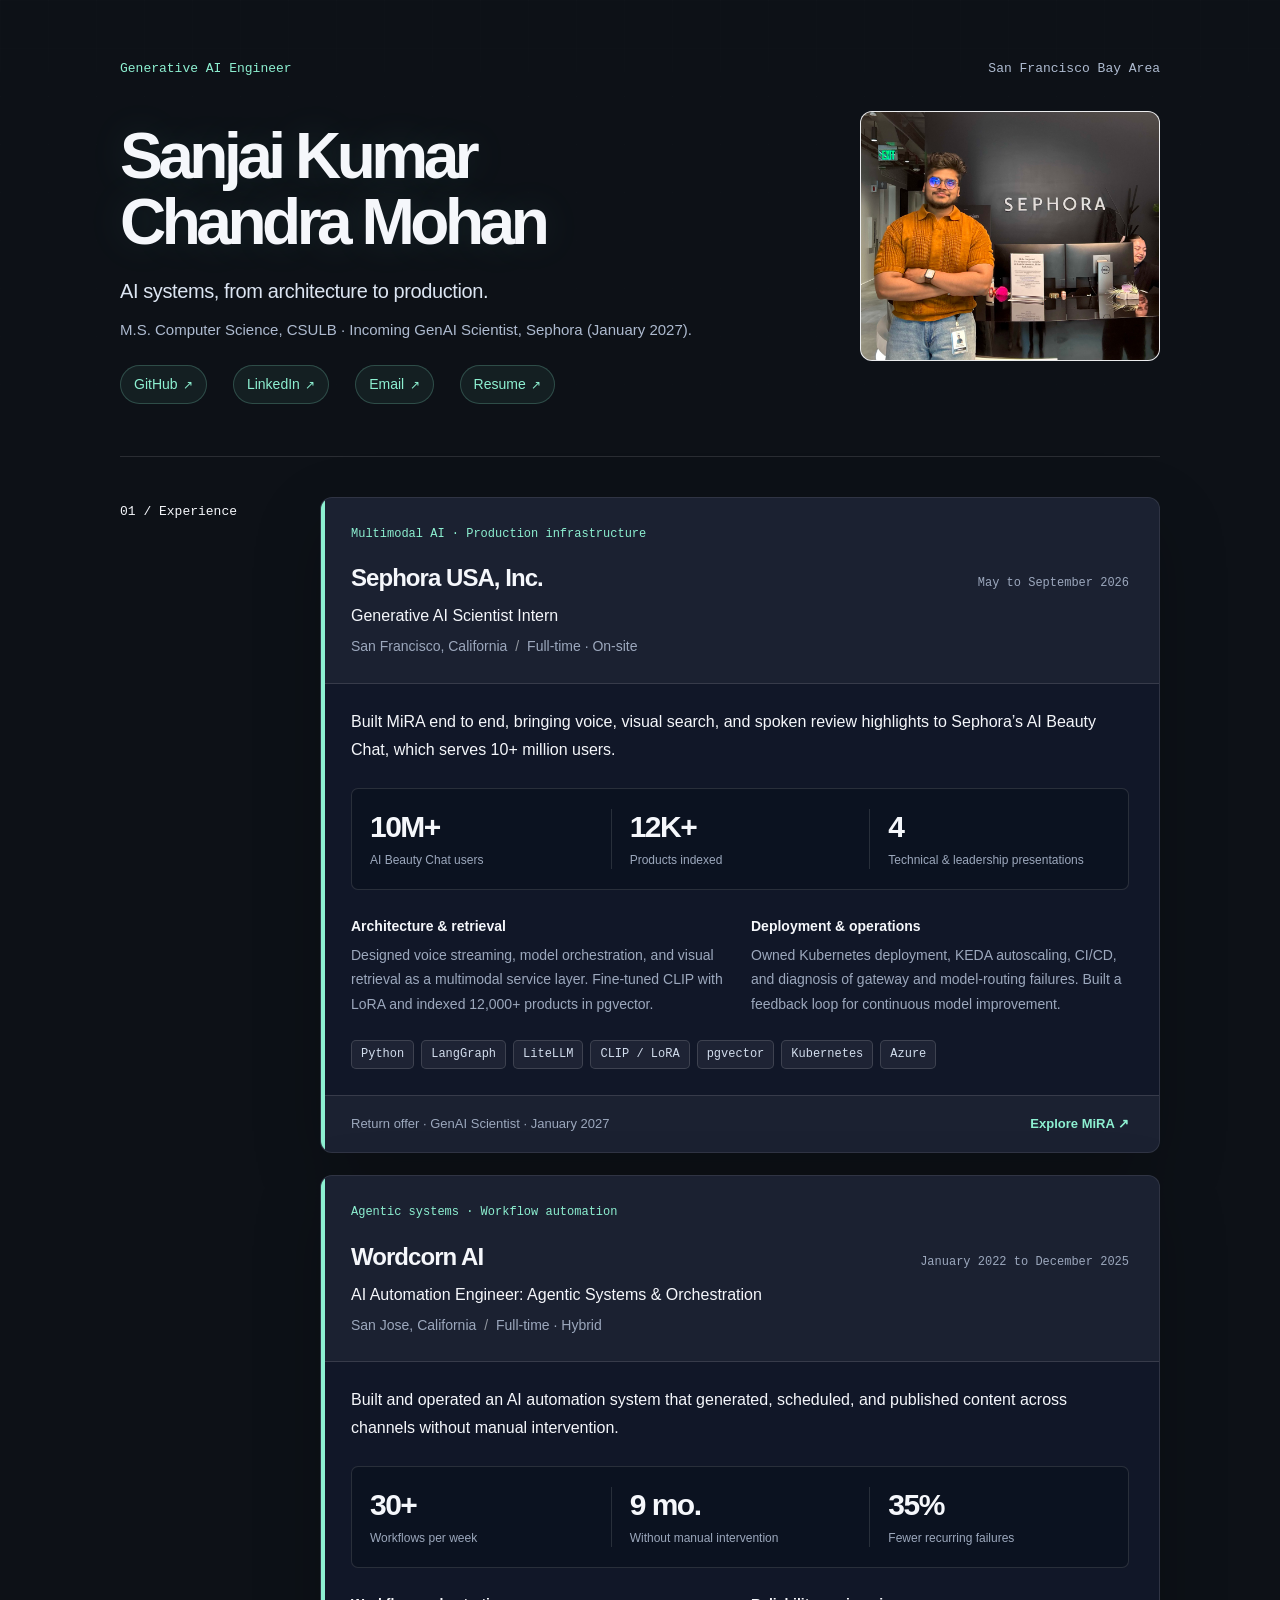
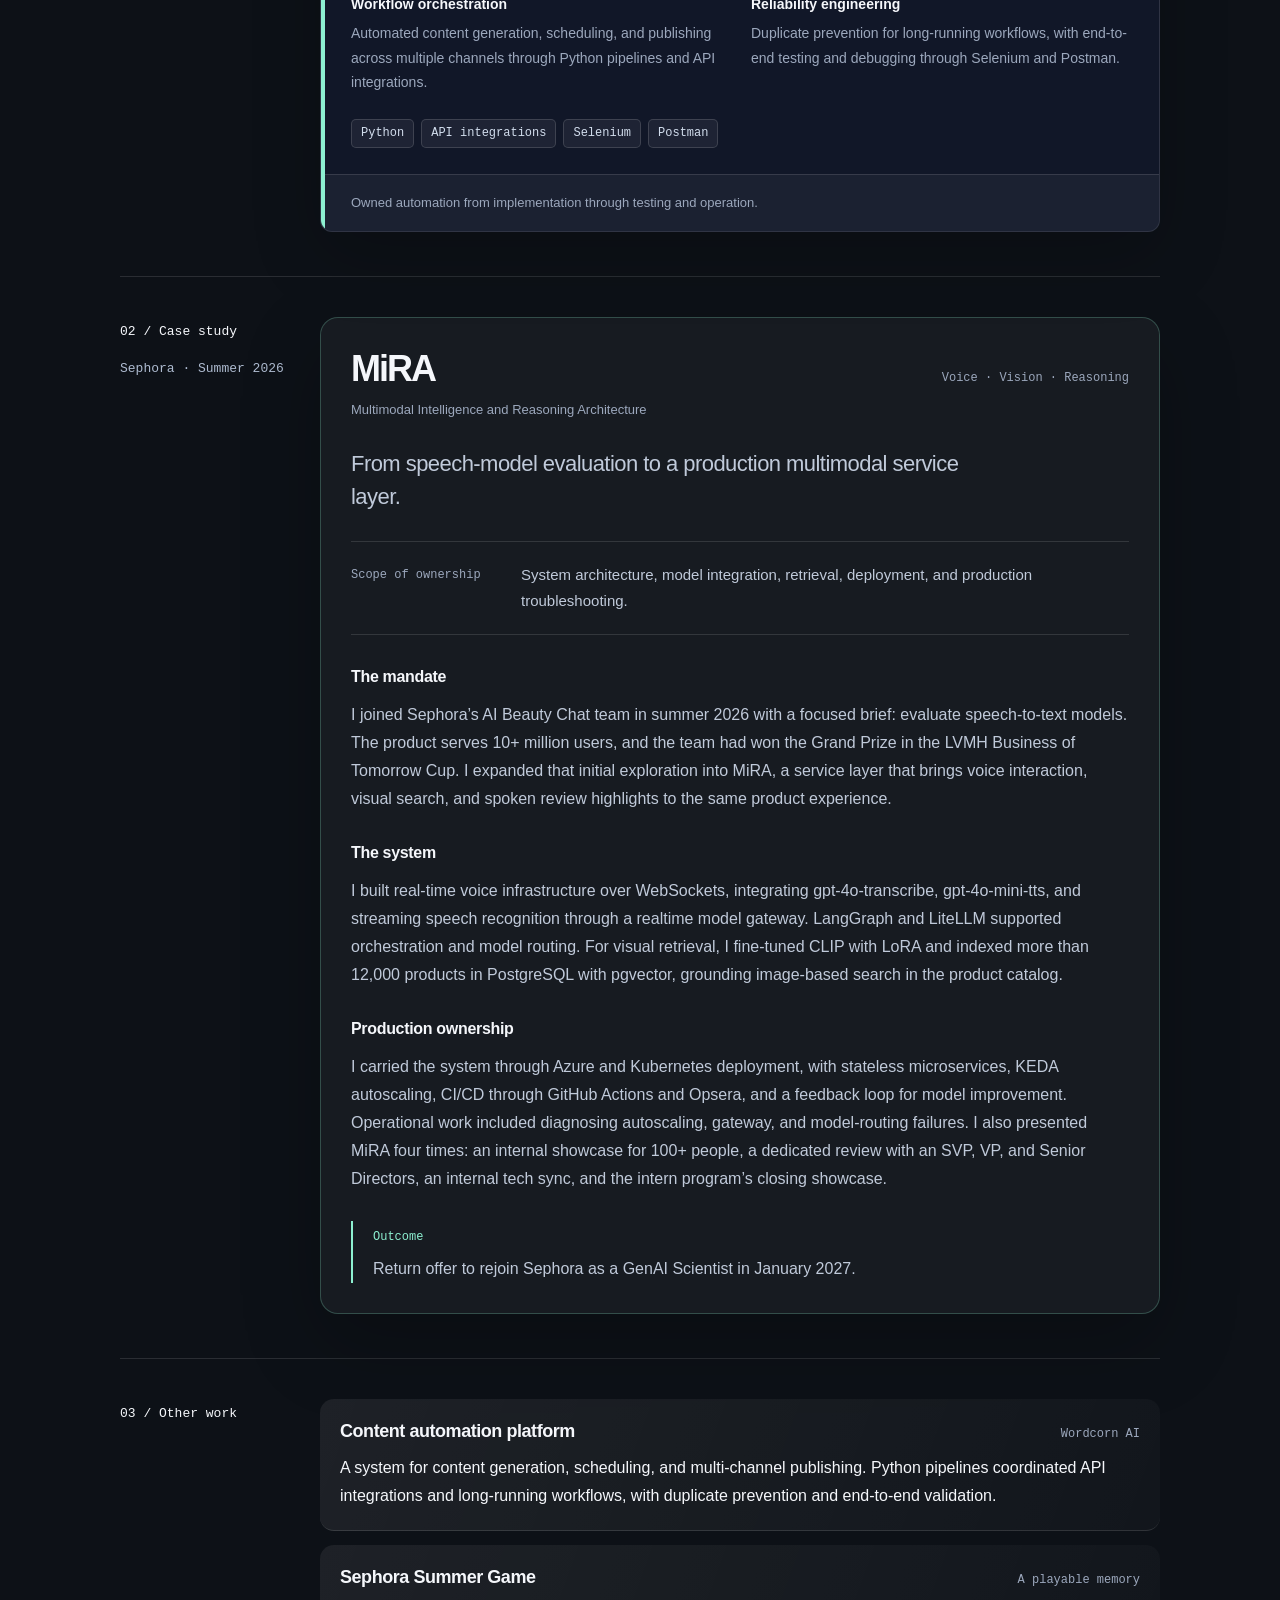
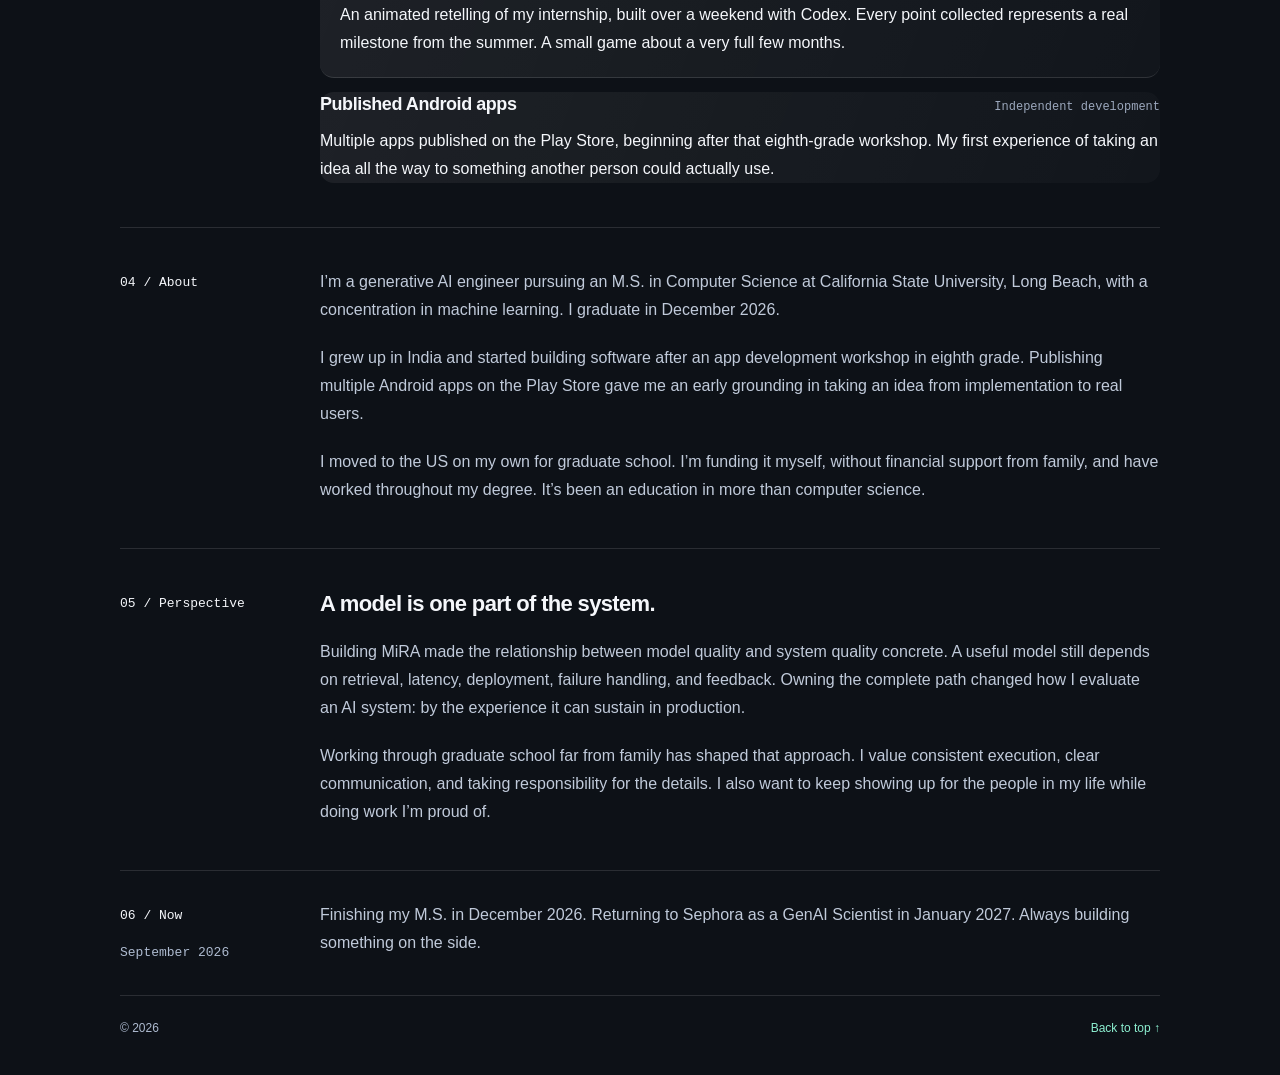
==== commit af4ac120: "Polish header and simplify visual palette" ====
--- a/index.html
+++ b/index.html
@@ -1,2 +1,2 @@
-<!DOCTYPE html><html lang="en"><head><meta charSet="utf-8"/><meta name="viewport" content="width=device-width, initial-scale=1"/><link rel="stylesheet" href="/_next/static/css/index.xJhD_AzG.css" data-rsc-css-href="/_next/static/css/index.xJhD_AzG.css" data-precedence="vite-rsc/importer-resources"/><link rel="modulepreload" fetchPriority="low" href="/_next/static/chunks/index-D4iA-j5m.js"/><script src="/_next/static/chunks/rolldown-runtime-C60lm6uB.js" type="module" async=""></script><script src="/_next/static/chunks/framework-D_rUT4EX.js" type="module" async=""></script><link rel="modulepreload" href="/_next/static/chunks/layout-segment-context-C2qH0olD.js" crossorigin=""/><title>Sanjai Kumar Chandra Mohan</title><meta name="description" content="Sanjai Kumar Chandra Mohan: GenAI engineer, creator of MiRA at Sephora, and M.S. Computer Science student at CSULB."/><meta property="og:title" content="Sanjai Kumar Chandra Mohan | Generative AI Engineer"/><meta property="og:description" content="Sanjai Kumar Chandra Mohan: GenAI engineer, creator of MiRA at Sephora, and M.S. Computer Science student at CSULB."/><meta property="og:type" content="website"/><meta name="twitter:card" content="summary"/><meta name="twitter:title" content="Sanjai Kumar Chandra Mohan | Generative AI Engineer"/><meta name="twitter:description" content="Sanjai Kumar Chandra Mohan: GenAI engineer, creator of MiRA at Sephora, and M.S. Computer Science student at CSULB."/><link rel="icon" href="/favicon.svg"/><script>Object.assign(((self[Symbol.for("vinext.navigationRuntime")]??={bootstrap:{routeManifest:null},functions:{}}).bootstrap.rsc??={rsc:[]}),{params:{},nav:{"pathname":"/","searchParams":[]}})</script><link rel="modulepreload" href="/_next/static/chunks/index-D4iA-j5m.js" />
-</head><body><a class="skip-link" href="#experience">Skip to content</a><div class="page"><header id="top" class="intro"><div class="masthead"><span class="discipline">Generative AI Engineer</span><span>San Francisco Bay Area</span></div><div class="intro-grid"><div class="intro-copy"><h1 class="name-banner"><span class="name-line">Sanjai Kumar</span><span class="name-line"> <!-- -->Chandra Mohan</span></h1><p class="identity">AI systems, from architecture to production.</p><p class="current">M.S. Computer Science, CSULB · Incoming GenAI Scientist, Sephora (January 2027).</p><nav class="contact" aria-label="Contact and profiles"><a href="https://github.com/SanjaiKumar20S115452">GitHub<span aria-hidden="true"> ↗</span></a><a href="https://www.linkedin.com/in/sanjai-kumar-us/">LinkedIn<span aria-hidden="true"> ↗</span></a><a href="mailto:sanjai.c.kumar@gmail.com">Email<span aria-hidden="true"> ↗</span></a><a href="/resume-sanjai-kumar.pdf">Resume<span aria-hidden="true"> ↗</span></a></nav></div><div class="portrait-frame"><img class="portrait" src="/images/sanjai-at-sephora.jpg?v=4" alt="Standing at the Sephora office with the Sephora wordmark visible behind me" width="1200" height="1600" fetchPriority="high"/></div></div></header><main><section class="section experience" id="experience" aria-labelledby="experience-title"><div class="margin"><h2 id="experience-title">01 / Experience</h2></div><div class="experience-list"><div data-slot="card" data-size="default" class="group/card flex flex-col gap-(--card-spacing) overflow-hidden rounded-xl bg-card py-(--card-spacing) text-sm text-card-foreground ring-1 ring-foreground/10 [--card-spacing:--spacing(4)] has-data-[slot=card-footer]:pb-0 has-[&gt;img:first-child]:pt-0 data-[size=sm]:[--card-spacing:--spacing(3)] data-[size=sm]:has-data-[slot=card-footer]:pb-0 *:[img:first-child]:rounded-t-xl *:[img:last-child]:rounded-b-xl experience-card"><article><div class="experience-heading"><p class="experience-category">Multimodal AI · Production infrastructure</p><div class="experience-top"><h3>Sephora USA, Inc.</h3><span class="experience-date">May to September 2026</span></div><p class="experience-role">Generative AI Scientist Intern</p><p class="experience-location">San Francisco, California<span aria-hidden="true"> / </span>Full-time · On-site</p></div><div class="experience-body"><p class="experience-description">Built MiRA end to end, bringing voice, visual search, and spoken review highlights to Sephora’s AI Beauty Chat, which serves 10+ million users.</p><dl class="experience-metrics"><div><dt>AI Beauty Chat users</dt><dd>10M+</dd></div><div><dt>Products indexed</dt><dd>12K+</dd></div><div><dt>Technical &amp; leadership presentations</dt><dd>4</dd></div></dl><div class="experience-contributions"><div><h4>Architecture &amp; retrieval</h4><p>Designed voice streaming, model orchestration, and visual retrieval as a multimodal service layer. Fine-tuned CLIP with LoRA and indexed 12,000+ products in pgvector.</p></div><div><h4>Deployment &amp; operations</h4><p>Owned Kubernetes deployment, KEDA autoscaling, CI/CD, and diagnosis of gateway and model-routing failures. Built a feedback loop for continuous model improvement.</p></div></div><ul class="experience-stack" aria-label="Sephora USA, Inc. technologies"><li><span data-slot="badge" data-variant="outline" class="group/badge inline-flex h-5 w-fit shrink-0 items-center justify-center gap-1 overflow-hidden rounded-4xl border px-2 py-0.5 text-xs font-medium whitespace-nowrap transition-all focus-visible:border-ring focus-visible:ring-[3px] focus-visible:ring-ring/50 has-data-[icon=inline-end]:pr-1.5 has-data-[icon=inline-start]:pl-1.5 aria-invalid:border-destructive aria-invalid:ring-destructive/20 dark:aria-invalid:ring-destructive/40 [&amp;&gt;svg]:pointer-events-none [&amp;&gt;svg]:size-3! border-border text-foreground [a]:hover:bg-muted [a]:hover:text-muted-foreground technology-badge">Python</span></li><li><span data-slot="badge" data-variant="outline" class="group/badge inline-flex h-5 w-fit shrink-0 items-center justify-center gap-1 overflow-hidden rounded-4xl border px-2 py-0.5 text-xs font-medium whitespace-nowrap transition-all focus-visible:border-ring focus-visible:ring-[3px] focus-visible:ring-ring/50 has-data-[icon=inline-end]:pr-1.5 has-data-[icon=inline-start]:pl-1.5 aria-invalid:border-destructive aria-invalid:ring-destructive/20 dark:aria-invalid:ring-destructive/40 [&amp;&gt;svg]:pointer-events-none [&amp;&gt;svg]:size-3! border-border text-foreground [a]:hover:bg-muted [a]:hover:text-muted-foreground technology-badge">LangGraph</span></li><li><span data-slot="badge" data-variant="outline" class="group/badge inline-flex h-5 w-fit shrink-0 items-center justify-center gap-1 overflow-hidden rounded-4xl border px-2 py-0.5 text-xs font-medium whitespace-nowrap transition-all focus-visible:border-ring focus-visible:ring-[3px] focus-visible:ring-ring/50 has-data-[icon=inline-end]:pr-1.5 has-data-[icon=inline-start]:pl-1.5 aria-invalid:border-destructive aria-invalid:ring-destructive/20 dark:aria-invalid:ring-destructive/40 [&amp;&gt;svg]:pointer-events-none [&amp;&gt;svg]:size-3! border-border text-foreground [a]:hover:bg-muted [a]:hover:text-muted-foreground technology-badge">LiteLLM</span></li><li><span data-slot="badge" data-variant="outline" class="group/badge inline-flex h-5 w-fit shrink-0 items-center justify-center gap-1 overflow-hidden rounded-4xl border px-2 py-0.5 text-xs font-medium whitespace-nowrap transition-all focus-visible:border-ring focus-visible:ring-[3px] focus-visible:ring-ring/50 has-data-[icon=inline-end]:pr-1.5 has-data-[icon=inline-start]:pl-1.5 aria-invalid:border-destructive aria-invalid:ring-destructive/20 dark:aria-invalid:ring-destructive/40 [&amp;&gt;svg]:pointer-events-none [&amp;&gt;svg]:size-3! border-border text-foreground [a]:hover:bg-muted [a]:hover:text-muted-foreground technology-badge">CLIP / LoRA</span></li><li><span data-slot="badge" data-variant="outline" class="group/badge inline-flex h-5 w-fit shrink-0 items-center justify-center gap-1 overflow-hidden rounded-4xl border px-2 py-0.5 text-xs font-medium whitespace-nowrap transition-all focus-visible:border-ring focus-visible:ring-[3px] focus-visible:ring-ring/50 has-data-[icon=inline-end]:pr-1.5 has-data-[icon=inline-start]:pl-1.5 aria-invalid:border-destructive aria-invalid:ring-destructive/20 dark:aria-invalid:ring-destructive/40 [&amp;&gt;svg]:pointer-events-none [&amp;&gt;svg]:size-3! border-border text-foreground [a]:hover:bg-muted [a]:hover:text-muted-foreground technology-badge">pgvector</span></li><li><span data-slot="badge" data-variant="outline" class="group/badge inline-flex h-5 w-fit shrink-0 items-center justify-center gap-1 overflow-hidden rounded-4xl border px-2 py-0.5 text-xs font-medium whitespace-nowrap transition-all focus-visible:border-ring focus-visible:ring-[3px] focus-visible:ring-ring/50 has-data-[icon=inline-end]:pr-1.5 has-data-[icon=inline-start]:pl-1.5 aria-invalid:border-destructive aria-invalid:ring-destructive/20 dark:aria-invalid:ring-destructive/40 [&amp;&gt;svg]:pointer-events-none [&amp;&gt;svg]:size-3! border-border text-foreground [a]:hover:bg-muted [a]:hover:text-muted-foreground technology-badge">Kubernetes</span></li><li><span data-slot="badge" data-variant="outline" class="group/badge inline-flex h-5 w-fit shrink-0 items-center justify-center gap-1 overflow-hidden rounded-4xl border px-2 py-0.5 text-xs font-medium whitespace-nowrap transition-all focus-visible:border-ring focus-visible:ring-[3px] focus-visible:ring-ring/50 has-data-[icon=inline-end]:pr-1.5 has-data-[icon=inline-start]:pl-1.5 aria-invalid:border-destructive aria-invalid:ring-destructive/20 dark:aria-invalid:ring-destructive/40 [&amp;&gt;svg]:pointer-events-none [&amp;&gt;svg]:size-3! border-border text-foreground [a]:hover:bg-muted [a]:hover:text-muted-foreground technology-badge">Azure</span></li></ul></div><div class="experience-footer"><p>Return offer · GenAI Scientist · January 2027</p><a href="#mira">Explore MiRA<span aria-hidden="true"> ↗</span></a></div></article></div><div data-slot="card" data-size="default" class="group/card flex flex-col gap-(--card-spacing) overflow-hidden rounded-xl bg-card py-(--card-spacing) text-sm text-card-foreground ring-1 ring-foreground/10 [--card-spacing:--spacing(4)] has-data-[slot=card-footer]:pb-0 has-[&gt;img:first-child]:pt-0 data-[size=sm]:[--card-spacing:--spacing(3)] data-[size=sm]:has-data-[slot=card-footer]:pb-0 *:[img:first-child]:rounded-t-xl *:[img:last-child]:rounded-b-xl experience-card"><article><div class="experience-heading"><p class="experience-category">Agentic systems · Workflow automation</p><div class="experience-top"><h3>Wordcorn AI</h3><span class="experience-date">January 2022 to December 2025</span></div><p class="experience-role">AI Automation Engineer: Agentic Systems &amp; Orchestration</p><p class="experience-location">San Jose, California<span aria-hidden="true"> / </span>Full-time · Hybrid</p></div><div class="experience-body"><p class="experience-description">Built and operated an AI automation system that generated, scheduled, and published content across channels without manual intervention.</p><dl class="experience-metrics"><div><dt>Workflows per week</dt><dd>30+</dd></div><div><dt>Without manual intervention</dt><dd>9 mo.</dd></div><div><dt>Fewer recurring failures</dt><dd>35%</dd></div></dl><div class="experience-contributions"><div><h4>Workflow orchestration</h4><p>Automated content generation, scheduling, and publishing across multiple channels through Python pipelines and API integrations.</p></div><div><h4>Reliability engineering</h4><p>Duplicate prevention for long-running workflows, with end-to-end testing and debugging through Selenium and Postman.</p></div></div><ul class="experience-stack" aria-label="Wordcorn AI technologies"><li><span data-slot="badge" data-variant="outline" class="group/badge inline-flex h-5 w-fit shrink-0 items-center justify-center gap-1 overflow-hidden rounded-4xl border px-2 py-0.5 text-xs font-medium whitespace-nowrap transition-all focus-visible:border-ring focus-visible:ring-[3px] focus-visible:ring-ring/50 has-data-[icon=inline-end]:pr-1.5 has-data-[icon=inline-start]:pl-1.5 aria-invalid:border-destructive aria-invalid:ring-destructive/20 dark:aria-invalid:ring-destructive/40 [&amp;&gt;svg]:pointer-events-none [&amp;&gt;svg]:size-3! border-border text-foreground [a]:hover:bg-muted [a]:hover:text-muted-foreground technology-badge">Python</span></li><li><span data-slot="badge" data-variant="outline" class="group/badge inline-flex h-5 w-fit shrink-0 items-center justify-center gap-1 overflow-hidden rounded-4xl border px-2 py-0.5 text-xs font-medium whitespace-nowrap transition-all focus-visible:border-ring focus-visible:ring-[3px] focus-visible:ring-ring/50 has-data-[icon=inline-end]:pr-1.5 has-data-[icon=inline-start]:pl-1.5 aria-invalid:border-destructive aria-invalid:ring-destructive/20 dark:aria-invalid:ring-destructive/40 [&amp;&gt;svg]:pointer-events-none [&amp;&gt;svg]:size-3! border-border text-foreground [a]:hover:bg-muted [a]:hover:text-muted-foreground technology-badge">API integrations</span></li><li><span data-slot="badge" data-variant="outline" class="group/badge inline-flex h-5 w-fit shrink-0 items-center justify-center gap-1 overflow-hidden rounded-4xl border px-2 py-0.5 text-xs font-medium whitespace-nowrap transition-all focus-visible:border-ring focus-visible:ring-[3px] focus-visible:ring-ring/50 has-data-[icon=inline-end]:pr-1.5 has-data-[icon=inline-start]:pl-1.5 aria-invalid:border-destructive aria-invalid:ring-destructive/20 dark:aria-invalid:ring-destructive/40 [&amp;&gt;svg]:pointer-events-none [&amp;&gt;svg]:size-3! border-border text-foreground [a]:hover:bg-muted [a]:hover:text-muted-foreground technology-badge">Selenium</span></li><li><span data-slot="badge" data-variant="outline" class="group/badge inline-flex h-5 w-fit shrink-0 items-center justify-center gap-1 overflow-hidden rounded-4xl border px-2 py-0.5 text-xs font-medium whitespace-nowrap transition-all focus-visible:border-ring focus-visible:ring-[3px] focus-visible:ring-ring/50 has-data-[icon=inline-end]:pr-1.5 has-data-[icon=inline-start]:pl-1.5 aria-invalid:border-destructive aria-invalid:ring-destructive/20 dark:aria-invalid:ring-destructive/40 [&amp;&gt;svg]:pointer-events-none [&amp;&gt;svg]:size-3! border-border text-foreground [a]:hover:bg-muted [a]:hover:text-muted-foreground technology-badge">Postman</span></li></ul></div><div class="experience-footer"><p>Owned automation from implementation through testing and operation.</p></div></article></div></div></section><section class="section feature" id="mira" aria-labelledby="mira-title"><div class="margin"><h2 id="mira-title">02 / Case study</h2><p>Sephora · Summer 2026</p></div><article class="prose"><div class="project-heading"><h3>MiRA</h3><span class="eyebrow">Voice · Vision · Reasoning</span></div><p class="expansion">Multimodal Intelligence and Reasoning Architecture</p><p class="lede">From speech-model evaluation to a production multimodal service layer.</p><div class="case-scope"><span class="eyebrow">Scope of ownership</span><p>System architecture, model integration, retrieval, deployment, and production troubleshooting.</p></div><div class="case-chapters"><section><h4>The mandate</h4><p>I joined Sephora’s AI Beauty Chat team in summer 2026 with a focused brief: evaluate speech-to-text models. The product serves 10+ million users, and the team had won the Grand Prize in the LVMH Business of Tomorrow Cup. I expanded that initial exploration into MiRA, a service layer that brings voice interaction, visual search, and spoken review highlights to the same product experience.</p></section><section><h4>The system</h4><p>I built real-time voice infrastructure over WebSockets, integrating gpt-4o-transcribe, gpt-4o-mini-tts, and streaming speech recognition through a realtime model gateway. LangGraph and LiteLLM supported orchestration and model routing. For visual retrieval, I fine-tuned CLIP with LoRA and indexed more than 12,000 products in PostgreSQL with pgvector, grounding image-based search in the product catalog.</p></section><section><h4>Production ownership</h4><p>I carried the system through Azure and Kubernetes deployment, with stateless microservices, KEDA autoscaling, CI/CD through GitHub Actions and Opsera, and a feedback loop for model improvement. Operational work included diagnosing autoscaling, gateway, and model-routing failures. I also presented MiRA four times: an internal showcase for 100+ people, a dedicated review with an SVP, VP, and Senior Directors, an internal tech sync, and the intern program’s closing showcase.</p></section></div><aside class="outcome"><span class="eyebrow">Outcome</span><p>Return offer to rejoin Sephora as a GenAI Scientist in January 2027.</p></aside></article></section><section class="section" id="projects" aria-labelledby="projects-title"><div class="margin"><h2 id="projects-title">03 / Other work</h2></div><div><article class="project"><div class="project-top"><h3>Content automation platform</h3><span class="eyebrow">Wordcorn AI</span></div><p>A system for content generation, scheduling, and multi-channel publishing. Python pipelines coordinated API integrations and long-running workflows, with duplicate prevention and end-to-end validation.</p></article><article class="project"><div class="project-top"><h3>Sephora Summer Game</h3><span class="eyebrow">A playable memory</span></div><p>An animated retelling of my internship, built over a weekend with Codex. Every point collected represents a real milestone from the summer. A small game about a very full few months.</p></article><article class="project"><div class="project-top"><h3>Published Android apps</h3><span class="eyebrow">Independent development</span></div><p>Multiple apps published on the Play Store, beginning after that eighth-grade workshop. My first experience of taking an idea all the way to something another person could actually use.</p></article></div></section><section class="section" id="about" aria-labelledby="about-title"><div class="margin"><h2 id="about-title">04 / About</h2></div><div class="prose"><p>I’m a generative AI engineer pursuing an M.S. in Computer Science at California State University, Long Beach, with a concentration in machine learning. I graduate in December 2026.</p><p>I grew up in India and started building software after an app development workshop in eighth grade. Publishing multiple Android apps on the Play Store gave me an early grounding in taking an idea from implementation to real users.</p><p>I moved to the US on my own for graduate school. I’m funding it myself, without financial support from family, and have worked throughout my degree. It’s been an education in more than computer science.</p></div></section><section class="section" id="reflection" aria-labelledby="reflection-title"><div class="margin"><h2 id="reflection-title">05 / Perspective</h2></div><div class="prose"><h3 class="note-title">A model is one part of the system.</h3><p>Building MiRA made the relationship between model quality and system quality concrete. A useful model still depends on retrieval, latency, deployment, failure handling, and feedback. Owning the complete path changed how I evaluate an AI system: by the experience it can sustain in production.</p><p>Working through graduate school far from family has shaped that approach. I value consistent execution, clear communication, and taking responsibility for the details. I also want to keep showing up for the people in my life while doing work I’m proud of.</p></div></section><section class="section now" id="now" aria-labelledby="now-title"><div class="margin"><h2 id="now-title">06 / Now</h2><p>September 2026</p></div><div class="prose"><p>Finishing my M.S. in December 2026. Returning to Sephora as a GenAI Scientist in January 2027. Always building something on the side.</p></div></section></main><footer><span>© 2026</span><a href="#top">Back to top ↑</a></footer></div><script type="module" src="/_next/static/chunks/index-D4iA-j5m.js" id="_R_" async=""></script><script>((self[Symbol.for("vinext.navigationRuntime")]??={bootstrap:{routeManifest:null},functions:{}}).bootstrap.rsc??={rsc:[]}).rsc.push("0:{\"page:/\":\"$L1\",\"layout:/\":\"$L2\",\"route:/\":\"$L3\",\"__route\":\"route:/\",\"__interceptionContext\":null,\"__layoutIds\":[\"layout:/\"],\"__rootLayout\":\"/\",\"__bfcacheSegmentIdentities\":{\"layout:/\":\"[\\\"layout\\\",\\\"layout:/\\\",\\\"root-boundary:/\\\",\\\"\\\"]\",\"page:/\":\"[\\\"page\\\",\\\"page:/\\\",\\\"root-boundary:/\\\",\\\"\\\"]\"},\"__srcPage\":[\"page\"],\"__layoutFlags\":{\"layout:/\":\"s\"},\"__artifactCompatibility\":{\"schemaVersion\":1,\"graphVersion\":\"app-route-graph:1177fd80f83fa7b0\",\"deploymentVersion\":\"7350478a-abe6-456c-a901-da71e1252a48\",\"appElementsSchemaVersion\":1,\"rscPayloadSchemaVersion\":1,\"rootBoundaryId\":\"/\",\"renderEpoch\":null}}\n")</script><script>((self[Symbol.for("vinext.navigationRuntime")]??={bootstrap:{routeManifest:null},functions:{}}).bootstrap.rsc??={rsc:[]}).rsc.push("4:I[\"8c0f216c4604\",[],\"Children\",1]\n")</script><script>((self[Symbol.for("vinext.navigationRuntime")]??={bootstrap:{routeManifest:null},functions:{}}).bootstrap.rsc??={rsc:[]}).rsc.push("5:I[\"593f344dc510\",[],\"GlobalErrorBoundary\",1]\n")</script><script>((self[Symbol.for("vinext.navigationRuntime")]??={bootstrap:{routeManifest:null},functions:{}}).bootstrap.rsc??={rsc:[]}).rsc.push("6:I[\"0b874ad30386\",[],\"default\",1]\n")</script><script>((self[Symbol.for("vinext.navigationRuntime")]??={bootstrap:{routeManifest:null},functions:{}}).bootstrap.rsc??={rsc:[]}).rsc.push("7:I[\"593f344dc510\",[],\"ErrorBoundary\",1]\n")</script><script>((self[Symbol.for("vinext.navigationRuntime")]??={bootstrap:{routeManifest:null},functions:{}}).bootstrap.rsc??={rsc:[]}).rsc.push("8:I[\"15c18cfaeeff\",[],\"LayoutSegmentProvider\",1]\n")</script><script>((self[Symbol.for("vinext.navigationRuntime")]??={bootstrap:{routeManifest:null},functions:{}}).bootstrap.rsc??={rsc:[]}).rsc.push("9:I[\"8c0f216c4604\",[],\"Slot\",1]\n")</script><script>((self[Symbol.for("vinext.navigationRuntime")]??={bootstrap:{routeManifest:null},functions:{}}).bootstrap.rsc??={rsc:[]}).rsc.push("a:I[\"593f344dc510\",[],\"NotFoundBoundary\",1]\n")</script><script>((self[Symbol.for("vinext.navigationRuntime")]??={bootstrap:{routeManifest:null},functions:{}}).bootstrap.rsc??={rsc:[]}).rsc.push("b:I[\"9276801271d6\",[],\"AppRouterScrollTarget\",1]\n")</script><script>((self[Symbol.for("vinext.navigationRuntime")]??={bootstrap:{routeManifest:null},functions:{}}).bootstrap.rsc??={rsc:[]}).rsc.push("c:I[\"593f344dc510\",[],\"RedirectBoundary\",1]\n")</script><script>((self[Symbol.for("vinext.navigationRuntime")]??={bootstrap:{routeManifest:null},functions:{}}).bootstrap.rsc??={rsc:[]}).rsc.push(":HL[\"/_next/static/css/index.xJhD_AzG.css\",\"style\"     ]\n")</script><script>((self[Symbol.for("vinext.navigationRuntime")]??={bootstrap:{routeManifest:null},functions:{}}).bootstrap.rsc??={rsc:[]}).rsc.push("2:[[[\"$\",\"link\",\"css:/_next/static/css/index.xJhD_AzG.css\",{\"rel\":\"stylesheet\",\"precedence\":\"vite-rsc/importer-resources\",\"href\":\"/_next/static/css/index.xJhD_AzG.css\",\"data-rsc-css-href\":\"/_next/static/css/index.xJhD_AzG.css\"}],\"$undefined\"],[\"$\",\"html\",null,{\"lang\":\"en\",\"children\":[\"$\",\"body\",null,{\"children\":[\"$\",\"$L4\",null,{}]}]}]]\n")</script><script>((self[Symbol.for("vinext.navigationRuntime")]??={bootstrap:{routeManifest:null},functions:{}}).bootstrap.rsc??={rsc:[]}).rsc.push("3:[[[\"$\",\"meta\",null,{\"charSet\":\"utf-8\"}],[[\"$\",\"title\",\"0\",{\"children\":\"Sanjai Kumar Chandra Mohan\"}],[\"$\",\"meta\",\"1\",{\"name\":\"description\",\"content\":\"Sanjai Kumar Chandra Mohan: GenAI engineer, creator of MiRA at Sephora, and M.S. Computer Science student at CSULB.\"}],[\"$\",\"meta\",\"2\",{\"property\":\"og:title\",\"content\":\"Sanjai Kumar Chandra Mohan | Generative AI Engineer\"}],[\"$\",\"meta\",\"3\",{\"property\":\"og:description\",\"content\":\"Sanjai Kumar Chandra Mohan: GenAI engineer, creator of MiRA at Sephora, and M.S. Computer Science student at CSULB.\"}],[\"$\",\"meta\",\"4\",{\"property\":\"og:type\",\"content\":\"website\"}],[\"$\",\"meta\",\"5\",{\"name\":\"twitter:card\",\"content\":\"summary\"}],[\"$\",\"meta\",\"6\",{\"name\":\"twitter:title\",\"content\":\"Sanjai Kumar Chandra Mohan | Generative AI Engineer\"}],[\"$\",\"meta\",\"7\",{\"name\":\"twitter:description\",\"content\":\"Sanjai Kumar Chandra Mohan: GenAI engineer, creator of MiRA at Sephora, and M.S. Computer Science student at CSULB.\"}],[\"$\",\"link\",\"8\",{\"data-vinext-streamed-icon\":\"$undefined\",\"rel\":\"icon\",\"href\":\"/favicon.svg\",\"type\":\"$undefined\",\"sizes\":\"$undefined\",\"color\":\"$undefined\",\"media\":\"$undefined\",\"fetchPriority\":\"$undefined\"}]],[[\"$\",\"meta\",\"0\",{\"name\":\"viewport\",\"content\":\"width=device-width, initial-scale=1\"}]]],[\"$\",\"$L5\",null,{\"fallback\":\"$6\",\"children\":[\"$\",\"$L7\",null,{\"fallback\":\"$6\",\"children\":[\"$\",\"$L8\",null,{\"providerId\":\"layout:/\",\"segmentMap\":{\"children\":[]},\"children\":[\"$\",\"$L9\",null,{\"id\":\"layout:/\",\"parallelSlots\":\"$undefined\",\"children\":[\"$\",\"$La\",null,{\"resetKey\":\"\",\"fallback\":[[\"$\",\"title\",null,{\"children\":\"404: This page could not be found.\"}],[\"$\",\"div\",null,{\"style\":{\"fontFamily\":\"system-ui,\\\"Segoe UI\\\",Roboto,Helvetica,Arial,sans-serif,\\\"Apple Color Emoji\\\",\\\"Segoe UI Emoji\\\"\",\"height\":\"100vh\",\"textAlign\":\"center\",\"display\":\"flex\",\"flexDirection\":\"column\",\"alignItems\":\"center\",\"justifyContent\":\"center\"},\"children\":[\"$\",\"div\",null,{\"children\":[[\"$\",\"style\",null,{\"dangerouslySetInnerHTML\":{\"__html\":\"body{color:#000;background:#fff;margin:0}.next-error-h1{border-right:1px solid rgba(0,0,0,.3)}@media (prefers-color-scheme:dark){body{color:#fff;background:#000}.next-error-h1{border-right:1px solid rgba(255,255,255,.3)}}\"}}],[\"$\",\"h1\",null,{\"className\":\"next-error-h1\",\"style\":{\"display\":\"inline-block\",\"margin\":\"0 20px 0 0\",\"padding\":\"0 23px 0 0\",\"fontSize\":24,\"fontWeight\":500,\"verticalAlign\":\"top\",\"lineHeight\":\"49px\"},\"children\":404}],[\"$\",\"div\",null,{\"style\":{\"display\":\"inline-block\"},\"children\":[\"$\",\"h2\",null,{\"style\":{\"fontSize\":14,\"fontWeight\":400,\"lineHeight\":\"49px\",\"margin\":0},\"children\":\"This page could not be found.\"}]}]]}]}]],\"children\":[\"$\",\"$Lb\",null,{\"children\":[\"$\",\"$Lc\",null,{\"children\":[[\"$\",\"$L8\",null,{\"providerId\":\"page:/\",\"segmentMap\":{\"children\":[\"__PAGE__\"]},\"children\":[\"$\",\"$L9\",null,{\"id\":\"page:/\"}]}],null]}]}]}]}]}]}]}],null,null]\n")</script><script>((self[Symbol.for("vinext.navigationRuntime")]??={bootstrap:{routeManifest:null},functions:{}}).bootstrap.rsc??={rsc:[]}).rsc.push(":HL[\"/images/sanjai-at-sephora.jpg?v=4\",\"image\",{\"fetchPriority\":\"high\"}]\n")</script><script>((self[Symbol.for("vinext.navigationRuntime")]??={bootstrap:{routeManifest:null},functions:{}}).bootstrap.rsc??={rsc:[]}).rsc.push("1:[[\"$\",\"a\",null,{\"className\":\"skip-link\",\"href\":\"#experience\",\"children\":\"Skip to content\"}],[\"$\",\"div\",null,{\"className\":\"page\",\"children\":[[\"$\",\"header\",null,{\"id\":\"top\",\"className\":\"intro\",\"children\":[[\"$\",\"div\",null,{\"className\":\"masthead\",\"children\":[[\"$\",\"span\",null,{\"className\":\"discipline\",\"children\":\"Generative AI Engineer\"}],[\"$\",\"span\",null,{\"children\":\"San Francisco Bay Area\"}]]}],[\"$\",\"div\",null,{\"className\":\"intro-grid\",\"children\":[[\"$\",\"div\",null,{\"className\":\"intro-copy\",\"children\":[[\"$\",\"h1\",null,{\"className\":\"name-banner\",\"children\":[[\"$\",\"span\",\"Sanjai Kumar\",{\"className\":\"name-line\",\"children\":[false,\"Sanjai Kumar\"]}],[\"$\",\"span\",\"Chandra Mohan\",{\"className\":\"name-line\",\"children\":[\" \",\"Chandra Mohan\"]}]]}],[\"$\",\"p\",null,{\"className\":\"identity\",\"children\":\"AI systems, from architecture to production.\"}],[\"$\",\"p\",null,{\"className\":\"current\",\"children\":\"M.S. Computer Science, CSULB · Incoming GenAI Scientist, Sephora (January 2027).\"}],[\"$\",\"nav\",null,{\"className\":\"contact\",\"aria-label\":\"Contact and profiles\",\"children\":[[\"$\",\"a\",\"GitHub\",{\"href\":\"https://github.com/SanjaiKumar20S115452\",\"children\":[\"GitHub\",[\"$\",\"span\",null,{\"aria-hidden\":\"true\",\"children\":\" ↗\"}]]}],[\"$\",\"a\",\"LinkedIn\",{\"href\":\"https://www.linkedin.com/in/sanjai-kumar-us/\",\"children\":[\"LinkedIn\",[\"$\",\"span\",null,{\"aria-hidden\":\"true\",\"children\":\" ↗\"}]]}],[\"$\",\"a\",\"Email\",{\"href\":\"mailto:sanjai.c.kumar@gmail.com\",\"children\":[\"Email\",[\"$\",\"span\",null,{\"aria-hidden\":\"true\",\"children\":\" ↗\"}]]}],[\"$\",\"a\",\"Resume\",{\"href\":\"/resume-sanjai-kumar.pdf\",\"children\":[\"Resume\",[\"$\",\"span\",null,{\"aria-hidden\":\"true\",\"children\":\" ↗\"}]]}]]}]]}],[\"$\",\"div\",null,{\"className\":\"portrait-frame\",\"children\":[\"$\",\"img\",null,{\"className\":\"portrait\",\"src\":\"/images/sanjai-at-sephora.jpg?v=4\",\"alt\":\"Standing at the Sephora office with the Sephora wordmark visible behind me\",\"width\":1200,\"height\":1600,\"fetchPriority\":\"high\"}]}]]}]]}],[\"$\",\"main\",null,{\"children\":[[\"$\",\"section\",null,{\"className\":\"section experience\",\"id\":\"experience\",\"aria-labelledby\":\"experience-title\",\"children\":[[\"$\",\"div\",null,{\"className\":\"margin\",\"children\":[\"$\",\"h2\",null,{\"id\":\"experience-title\",\"children\":\"01 / Experience\"}]}],[\"$\",\"div\",null,{\"className\":\"experience-list\",\"children\":[[\"$\",\"div\",\"Sephora USA, Inc.\",{\"data-slot\":\"card\",\"data-size\":\"default\",\"className\":\"group/card flex flex-col gap-(--card-spacing) overflow-hidden rounded-xl bg-card py-(--card-spacing) text-sm text-card-foreground ring-1 ring-foreground/10 [--card-spacing:--spacing(4)] has-data-[slot=card-footer]:pb-0 has-[\u003eimg:first-child]:pt-0 data-[size=sm]:[--card-spacing:--spacing(3)] data-[size=sm]:has-data-[slot=card-footer]:pb-0 *:[img:first-child]:rounded-t-xl *:[img:last-child]:rounded-b-xl experience-card\",\"children\":[\"$\",\"article\",null,{\"children\":[[\"$\",\"div\",null,{\"className\":\"experience-heading\",\"children\":[[\"$\",\"p\",null,{\"className\":\"experience-category\",\"children\":\"Multimodal AI · Production infrastructure\"}],[\"$\",\"div\",null,{\"className\":\"experience-top\",\"children\":[[\"$\",\"h3\",null,{\"children\":\"Sephora USA, Inc.\"}],[\"$\",\"span\",null,{\"className\":\"experience-date\",\"children\":\"May to September 2026\"}]]}],[\"$\",\"p\",null,{\"className\":\"experience-role\",\"children\":\"Generative AI Scientist Intern\"}],[\"$\",\"p\",null,{\"className\":\"experience-location\",\"children\":[\"San Francisco, California\",[\"$\",\"span\",null,{\"aria-hidden\":\"true\",\"children\":\" / \"}],\"Full-time · On-site\"]}]]}],[\"$\",\"div\",null,{\"className\":\"experience-body\",\"children\":[[\"$\",\"p\",null,{\"className\":\"experience-description\",\"children\":\"Built MiRA end to end, bringing voice, visual search, and spoken review highlights to Sephora’s AI Beauty Chat, which serves 10+ million users.\"}],[\"$\",\"dl\",null,{\"className\":\"experience-metrics\",\"children\":[[\"$\",\"div\",\"AI Beauty Chat users\",{\"children\":[[\"$\",\"dt\",null,{\"children\":\"AI Beauty Chat users\"}],[\"$\",\"dd\",null,{\"children\":\"10M+\"}]]}],[\"$\",\"div\",\"Products indexed\",{\"children\":[[\"$\",\"dt\",null,{\"children\":\"Products indexed\"}],[\"$\",\"dd\",null,{\"children\":\"12K+\"}]]}],[\"$\",\"div\",\"Technical \u0026 leadership presentations\",{\"children\":[[\"$\",\"dt\",null,{\"children\":\"Technical \u0026 leadership presentations\"}],[\"$\",\"dd\",null,{\"children\":\"4\"}]]}]]}],[\"$\",\"div\",null,{\"className\":\"experience-contributions\",\"children\":[[\"$\",\"div\",\"Architecture \u0026 retrieval\",{\"children\":[[\"$\",\"h4\",null,{\"children\":\"Architecture \u0026 retrieval\"}],\"$Ld\"]}],\"$Le\"]}],\"$Lf\"]}],\"$L10\"]}]}],\"$L11\"]}]]}],\"$L12\",\"$L13\",\"$L14\",\"$L15\",\"$L16\"]}],\"$L17\"]}]]\n")</script><script>((self[Symbol.for("vinext.navigationRuntime")]??={bootstrap:{routeManifest:null},functions:{}}).bootstrap.rsc??={rsc:[]}).rsc.push("d:[\"$\",\"p\",null,{\"children\":\"Designed voice streaming, model orchestration, and visual retrieval as a multimodal service layer. Fine-tuned CLIP with LoRA and indexed 12,000+ products in pgvector.\"}]\n")</script><script>((self[Symbol.for("vinext.navigationRuntime")]??={bootstrap:{routeManifest:null},functions:{}}).bootstrap.rsc??={rsc:[]}).rsc.push("e:[\"$\",\"div\",\"Deployment \u0026 operations\",{\"children\":[[\"$\",\"h4\",null,{\"children\":\"Deployment \u0026 operations\"}],[\"$\",\"p\",null,{\"children\":\"Owned Kubernetes deployment, KEDA autoscaling, CI/CD, and diagnosis of gateway and model-routing failures. Built a feedback loop for continuous model improvement.\"}]]}]\n")</script><script>((self[Symbol.for("vinext.navigationRuntime")]??={bootstrap:{routeManifest:null},functions:{}}).bootstrap.rsc??={rsc:[]}).rsc.push("f:[\"$\",\"ul\",null,{\"className\":\"experience-stack\",\"aria-label\":\"Sephora USA, Inc. technologies\",\"children\":[[\"$\",\"li\",\"Python\",{\"children\":[\"$\",\"span\",null,{\"data-slot\":\"badge\",\"data-variant\":\"outline\",\"className\":\"group/badge inline-flex h-5 w-fit shrink-0 items-center justify-center gap-1 overflow-hidden rounded-4xl border px-2 py-0.5 text-xs font-medium whitespace-nowrap transition-all focus-visible:border-ring focus-visible:ring-[3px] focus-visible:ring-ring/50 has-data-[icon=inline-end]:pr-1.5 has-data-[icon=inline-start]:pl-1.5 aria-invalid:border-destructive aria-invalid:ring-destructive/20 dark:aria-invalid:ring-destructive/40 [\u0026\u003esvg]:pointer-events-none [\u0026\u003esvg]:size-3! border-border text-foreground [a]:hover:bg-muted [a]:hover:text-muted-foreground technology-badge\",\"children\":\"Python\"}]}],[\"$\",\"li\",\"LangGraph\",{\"children\":[\"$\",\"span\",null,{\"data-slot\":\"badge\",\"data-variant\":\"outline\",\"className\":\"group/badge inline-flex h-5 w-fit shrink-0 items-center justify-center gap-1 overflow-hidden rounded-4xl border px-2 py-0.5 text-xs font-medium whitespace-nowrap transition-all focus-visible:border-ring focus-visible:ring-[3px] focus-visible:ring-ring/50 has-data-[icon=inline-end]:pr-1.5 has-data-[icon=inline-start]:pl-1.5 aria-invalid:border-destructive aria-invalid:ring-destructive/20 dark:aria-invalid:ring-destructive/40 [\u0026\u003esvg]:pointer-events-none [\u0026\u003esvg]:size-3! border-border text-foreground [a]:hover:bg-muted [a]:hover:text-muted-foreground technology-badge\",\"children\":\"LangGraph\"}]}],[\"$\",\"li\",\"LiteLLM\",{\"children\":[\"$\",\"span\",null,{\"data-slot\":\"badge\",\"data-variant\":\"outline\",\"className\":\"group/badge inline-flex h-5 w-fit shrink-0 items-center justify-center gap-1 overflow-hidden rounded-4xl border px-2 py-0.5 text-xs font-medium whitespace-nowrap transition-all focus-visible:border-ring focus-visible:ring-[3px] focus-visible:ring-ring/50 has-data-[icon=inline-end]:pr-1.5 has-data-[icon=inline-start]:pl-1.5 aria-invalid:border-destructive aria-invalid:ring-destructive/20 dark:aria-invalid:ring-destructive/40 [\u0026\u003esvg]:pointer-events-none [\u0026\u003esvg]:size-3! border-border text-foreground [a]:hover:bg-muted [a]:hover:text-muted-foreground technology-badge\",\"children\":\"LiteLLM\"}]}],[\"$\",\"li\",\"CLIP / LoRA\",{\"children\":[\"$\",\"span\",null,{\"data-slot\":\"badge\",\"data-variant\":\"outline\",\"className\":\"group/badge inline-flex h-5 w-fit shrink-0 items-center justify-center gap-1 overflow-hidden rounded-4xl border px-2 py-0.5 text-xs font-medium whitespace-nowrap transition-all focus-visible:border-ring focus-visible:ring-[3px] focus-visible:ring-ring/50 has-data-[icon=inline-end]:pr-1.5 has-data-[icon=inline-start]:pl-1.5 aria-invalid:border-destructive aria-invalid:ring-destructive/20 dark:aria-invalid:ring-destructive/40 [\u0026\u003esvg]:pointer-events-none [\u0026\u003esvg]:size-3! border-border text-foreground [a]:hover:bg-muted [a]:hover:text-muted-foreground technology-badge\",\"children\":\"CLIP / LoRA\"}]}],[\"$\",\"li\",\"pgvector\",{\"children\":[\"$\",\"span\",null,{\"data-slot\":\"badge\",\"data-variant\":\"outline\",\"className\":\"group/badge inline-flex h-5 w-fit shrink-0 items-center justify-center gap-1 overflow-hidden rounded-4xl border px-2 py-0.5 text-xs font-medium whitespace-nowrap transition-all focus-visible:border-ring focus-visible:ring-[3px] focus-visible:ring-ring/50 has-data-[icon=inline-end]:pr-1.5 has-data-[icon=inline-start]:pl-1.5 aria-invalid:border-destructive aria-invalid:ring-destructive/20 dark:aria-invalid:ring-destructive/40 [\u0026\u003esvg]:pointer-events-none [\u0026\u003esvg]:size-3! border-border text-foreground [a]:hover:bg-muted [a]:hover:text-muted-foreground technology-badge\",\"children\":\"pgvector\"}]}],\"$L18\",\"$L19\"]}]\n")</script><script>((self[Symbol.for("vinext.navigationRuntime")]??={bootstrap:{routeManifest:null},functions:{}}).bootstrap.rsc??={rsc:[]}).rsc.push("10:[\"$\",\"div\",null,{\"className\":\"experience-footer\",\"children\":[[\"$\",\"p\",null,{\"children\":\"Return offer · GenAI Scientist · January 2027\"}],[\"$\",\"a\",null,{\"href\":\"#mira\",\"children\":[\"Explore MiRA\",[\"$\",\"span\",null,{\"aria-hidden\":\"true\",\"children\":\" ↗\"}]]}]]}]\n")</script><script>((self[Symbol.for("vinext.navigationRuntime")]??={bootstrap:{routeManifest:null},functions:{}}).bootstrap.rsc??={rsc:[]}).rsc.push("11:[\"$\",\"div\",\"Wordcorn AI\",{\"data-slot\":\"card\",\"data-size\":\"default\",\"className\":\"group/card flex flex-col gap-(--card-spacing) overflow-hidden rounded-xl bg-card py-(--card-spacing) text-sm text-card-foreground ring-1 ring-foreground/10 [--card-spacing:--spacing(4)] has-data-[slot=card-footer]:pb-0 has-[\u003eimg:first-child]:pt-0 data-[size=sm]:[--card-spacing:--spacing(3)] data-[size=sm]:has-data-[slot=card-footer]:pb-0 *:[img:first-child]:rounded-t-xl *:[img:last-child]:rounded-b-xl experience-card\",\"children\":[\"$\",\"article\",null,{\"children\":[[\"$\",\"div\",null,{\"className\":\"experience-heading\",\"children\":[[\"$\",\"p\",null,{\"className\":\"experience-category\",\"children\":\"Agentic systems · Workflow automation\"}],[\"$\",\"div\",null,{\"className\":\"experience-top\",\"children\":[[\"$\",\"h3\",null,{\"children\":\"Wordcorn AI\"}],[\"$\",\"span\",null,{\"className\":\"experience-date\",\"children\":\"January 2022 to December 2025\"}]]}],[\"$\",\"p\",null,{\"className\":\"experience-role\",\"children\":\"AI Automation Engineer: Agentic Systems \u0026 Orchestration\"}],[\"$\",\"p\",null,{\"className\":\"experience-location\",\"children\":[\"San Jose, California\",[\"$\",\"span\",null,{\"aria-hidden\":\"true\",\"children\":\" / \"}],\"Full-time · Hybrid\"]}]]}],[\"$\",\"div\",null,{\"className\":\"experience-body\",\"children\":[[\"$\",\"p\",null,{\"className\":\"experience-description\",\"children\":\"Built and operated an AI automation system that generated, scheduled, and published content across channels without manual intervention.\"}],[\"$\",\"dl\",null,{\"className\":\"experience-metrics\",\"children\":[[\"$\",\"div\",\"Workflows per week\",{\"children\":[[\"$\",\"dt\",null,{\"children\":\"Workflows per week\"}],[\"$\",\"dd\",null,{\"children\":\"30+\"}]]}],[\"$\",\"div\",\"Without manual intervention\",{\"children\":[[\"$\",\"dt\",null,{\"children\":\"Without manual intervention\"}],[\"$\",\"dd\",null,{\"children\":\"9 mo.\"}]]}],[\"$\",\"div\",\"Fewer recurring failures\",{\"children\":[[\"$\",\"dt\",null,{\"children\":\"Fewer recurring failures\"}],[\"$\",\"dd\",null,{\"children\":\"35%\"}]]}]]}],[\"$\",\"div\",null,{\"className\":\"experience-contributions\",\"children\":[[\"$\",\"div\",\"Workflow orchestration\",{\"children\":[[\"$\",\"h4\",null,{\"children\":\"Workflow orchestration\"}],[\"$\",\"p\",null,{\"children\":\"Automated content generation, scheduling, and publishing across multiple channels through Python pipelines and API integrations.\"}]]}],[\"$\",\"div\",\"Reliability engineering\",{\"children\":[[\"$\",\"h4\",null,{\"children\":\"Reliability engineering\"}],[\"$\",\"p\",null,{\"children\":\"Duplicate prevention for long-running workflows, with end-to-end testing and debugging through Selenium and Postman.\"}]]}]]}],[\"$\",\"ul\",null,{\"className\":\"experience-stack\",\"aria-label\":\"Wordcorn AI technologies\",\"children\":[[\"$\",\"li\",\"Python\",{\"children\":[\"$\",\"span\",null,{\"data-slot\":\"badge\",\"data-variant\":\"outline\",\"className\":\"group/badge inline-flex h-5 w-fit shrink-0 items-center justify-center gap-1 overflow-hidden rounded-4xl border px-2 py-0.5 text-xs font-medium whitespace-nowrap transition-all focus-visible:border-ring focus-visible:ring-[3px] focus-visible:ring-ring/50 has-data-[icon=inline-end]:pr-1.5 has-data-[icon=inline-start]:pl-1.5 aria-invalid:border-destructive aria-invalid:ring-destructive/20 dark:aria-invalid:ring-destructive/40 [\u0026\u003esvg]:pointer-events-none [\u0026\u003esvg]:size-3! border-border text-foreground [a]:hover:bg-muted [a]:hover:text-muted-foreground technology-badge\",\"children\":\"Python\"}]}],[\"$\",\"li\",\"API integrations\",{\"children\":[\"$\",\"span\",null,{\"data-slot\":\"badge\",\"data-variant\":\"outline\",\"className\":\"group/badge inline-flex h-5 w-fit shrink-0 items-center justify-center gap-1 overflow-hidden rounded-4xl border px-2 py-0.5 text-xs font-medium whitespace-nowrap transition-all focus-visible:border-ring focus-visible:ring-[3px] focus-visible:ring-ring/50 has-data-[icon=inline-end]:pr-1.5 has-data-[icon=inline-start]:pl-1.5 aria-invalid:border-destructive aria-invalid:ring-destructive/20 dark:aria-invalid:ring-destructive/40 [\u0026\u003esvg]:pointer-events-none [\u0026\u003esvg]:size-3! border-border text-foreground [a]:hover:bg-muted [a]:hover:text-muted-foreground technology-badge\",\"children\":\"API integrations\"}]}],\"$L1a\",\"$L1b\"]}]]}],\"$L1c\"]}]}]\n")</script><script>((self[Symbol.for("vinext.navigationRuntime")]??={bootstrap:{routeManifest:null},functions:{}}).bootstrap.rsc??={rsc:[]}).rsc.push("12:[\"$\",\"section\",null,{\"className\":\"section feature\",\"id\":\"mira\",\"aria-labelledby\":\"mira-title\",\"children\":[[\"$\",\"div\",null,{\"className\":\"margin\",\"children\":[[\"$\",\"h2\",null,{\"id\":\"mira-title\",\"children\":\"02 / Case study\"}],[\"$\",\"p\",null,{\"children\":\"Sephora · Summer 2026\"}]]}],[\"$\",\"article\",null,{\"className\":\"prose\",\"children\":[[\"$\",\"div\",null,{\"className\":\"project-heading\",\"children\":[[\"$\",\"h3\",null,{\"children\":\"MiRA\"}],[\"$\",\"span\",null,{\"className\":\"eyebrow\",\"children\":\"Voice · Vision · Reasoning\"}]]}],[\"$\",\"p\",null,{\"className\":\"expansion\",\"children\":\"Multimodal Intelligence and Reasoning Architecture\"}],[\"$\",\"p\",null,{\"className\":\"lede\",\"children\":\"From speech-model evaluation to a production multimodal service layer.\"}],[\"$\",\"div\",null,{\"className\":\"case-scope\",\"children\":[[\"$\",\"span\",null,{\"className\":\"eyebrow\",\"children\":\"Scope of ownership\"}],[\"$\",\"p\",null,{\"children\":\"System architecture, model integration, retrieval, deployment, and production troubleshooting.\"}]]}],[\"$\",\"div\",null,{\"className\":\"case-chapters\",\"children\":[[\"$\",\"section\",\"The mandate\",{\"children\":[[\"$\",\"h4\",null,{\"children\":\"The mandate\"}],[\"$\",\"p\",null,{\"children\":\"I joined Sephora’s AI Beauty Chat team in summer 2026 with a focused brief: evaluate speech-to-text models. The product serves 10+ million users, and the team had won the Grand Prize in the LVMH Business of Tomorrow Cup. I expanded that initial exploration into MiRA, a service layer that brings voice interaction, visual search, and spoken review highlights to the same product experience.\"}]]}],[\"$\",\"section\",\"The system\",{\"children\":[[\"$\",\"h4\",null,{\"children\":\"The system\"}],[\"$\",\"p\",null,{\"children\":\"I built real-time voice infrastructure over WebSockets, integrating gpt-4o-transcribe, gpt-4o-mini-tts, and streaming speech recognition through a realtime model gateway. LangGraph and LiteLLM supported orchestration and model routing. For visual retrieval, I fine-tuned CLIP with LoRA and indexed more than 12,000 products in PostgreSQL with pgvector, grounding image-based search in the product catalog.\"}]]}],[\"$\",\"section\",\"Production ownership\",{\"children\":[[\"$\",\"h4\",null,{\"children\":\"Production ownership\"}],[\"$\",\"p\",null,{\"children\":\"I carried the system through Azure and Kubernetes deployment, with stateless microservices, KEDA autoscaling, CI/CD through GitHub Actions and Opsera, and a feedback loop for model improvement. Operational work included diagnosing autoscaling, gateway, and model-routing failures. I also presented MiRA four times: an internal showcase for 100+ people, a dedicated review with an SVP, VP, and Senior Directors, an internal tech sync, and the intern program’s closing showcase.\"}]]}]]}],[\"$\",\"aside\",null,{\"className\":\"outcome\",\"children\":[[\"$\",\"span\",null,{\"className\":\"eyebrow\",\"children\":\"Outcome\"}],[\"$\",\"p\",null,{\"children\":\"Return offer to rejoin Sephora as a GenAI Scientist in January 2027.\"}]]}]]}]]}]\n")</script><script>((self[Symbol.for("vinext.navigationRuntime")]??={bootstrap:{routeManifest:null},functions:{}}).bootstrap.rsc??={rsc:[]}).rsc.push("13:[\"$\",\"section\",null,{\"className\":\"section\",\"id\":\"projects\",\"aria-labelledby\":\"projects-title\",\"children\":[[\"$\",\"div\",null,{\"className\":\"margin\",\"children\":[\"$\",\"h2\",null,{\"id\":\"projects-title\",\"children\":\"03 / Other work\"}]}],[\"$\",\"div\",null,{\"children\":[[\"$\",\"article\",\"Content automation platform\",{\"className\":\"project\",\"children\":[[\"$\",\"div\",null,{\"className\":\"project-top\",\"children\":[[\"$\",\"h3\",null,{\"children\":\"Content automation platform\"}],[\"$\",\"span\",null,{\"className\":\"eyebrow\",\"children\":\"Wordcorn AI\"}]]}],[\"$\",\"p\",null,{\"children\":\"A system for content generation, scheduling, and multi-channel publishing. Python pipelines coordinated API integrations and long-running workflows, with duplicate prevention and end-to-end validation.\"}]]}],[\"$\",\"article\",\"Sephora Summer Game\",{\"className\":\"project\",\"children\":[[\"$\",\"div\",null,{\"className\":\"project-top\",\"children\":[[\"$\",\"h3\",null,{\"children\":\"Sephora Summer Game\"}],[\"$\",\"span\",null,{\"className\":\"eyebrow\",\"children\":\"A playable memory\"}]]}],[\"$\",\"p\",null,{\"children\":\"An animated retelling of my internship, built over a weekend with Codex. Every point collected represents a real milestone from the summer. A small game about a very full few months.\"}]]}],[\"$\",\"article\",\"Published Android apps\",{\"className\":\"project\",\"children\":[[\"$\",\"div\",null,{\"className\":\"project-top\",\"children\":[[\"$\",\"h3\",null,{\"children\":\"Published Android apps\"}],[\"$\",\"span\",null,{\"className\":\"eyebrow\",\"children\":\"Independent development\"}]]}],[\"$\",\"p\",null,{\"children\":\"Multiple apps published on the Play Store, beginning after that eighth-grade workshop. My first experience of taking an idea all the way to something another person could actually use.\"}]]}]]}]]}]\n")</script><script>((self[Symbol.for("vinext.navigationRuntime")]??={bootstrap:{routeManifest:null},functions:{}}).bootstrap.rsc??={rsc:[]}).rsc.push("14:[\"$\",\"section\",null,{\"className\":\"section\",\"id\":\"about\",\"aria-labelledby\":\"about-title\",\"children\":[[\"$\",\"div\",null,{\"className\":\"margin\",\"children\":[\"$\",\"h2\",null,{\"id\":\"about-title\",\"children\":\"04 / About\"}]}],[\"$\",\"div\",null,{\"className\":\"prose\",\"children\":[[\"$\",\"p\",\"I’m a generative AI engineer pursuing an M.S. in Computer Science at California State University, Long Beach, with a concentration in machine learning. I graduate in December 2026.\",{\"children\":\"I’m a generative AI engineer pursuing an M.S. in Computer Science at California State University, Long Beach, with a concentration in machine learning. I graduate in December 2026.\"}],[\"$\",\"p\",\"I grew up in India and started building software after an app development workshop in eighth grade. Publishing multiple Android apps on the Play Store gave me an early grounding in taking an idea from implementation to real users.\",{\"children\":\"I grew up in India and started building software after an app development workshop in eighth grade. Publishing multiple Android apps on the Play Store gave me an early grounding in taking an idea from implementation to real users.\"}],[\"$\",\"p\",\"I moved to the US on my own for graduate school. I’m funding it myself, without financial support from family, and have worked throughout my degree. It’s been an education in more than computer science.\",{\"children\":\"I moved to the US on my own for graduate school. I’m funding it myself, without financial support from family, and have worked throughout my degree. It’s been an education in more than computer science.\"}]]}]]}]\n")</script><script>((self[Symbol.for("vinext.navigationRuntime")]??={bootstrap:{routeManifest:null},functions:{}}).bootstrap.rsc??={rsc:[]}).rsc.push("15:[\"$\",\"section\",null,{\"className\":\"section\",\"id\":\"reflection\",\"aria-labelledby\":\"reflection-title\",\"children\":[[\"$\",\"div\",null,{\"className\":\"margin\",\"children\":[\"$\",\"h2\",null,{\"id\":\"reflection-title\",\"children\":\"05 / Perspective\"}]}],[\"$\",\"div\",null,{\"className\":\"prose\",\"children\":[[\"$\",\"h3\",null,{\"className\":\"note-title\",\"children\":\"A model is one part of the system.\"}],[[\"$\",\"p\",\"Building MiRA made the relationship between model quality and system quality concrete. A useful model still depends on retrieval, latency, deployment, failure handling, and feedback. Owning the complete path changed how I evaluate an AI system: by the experience it can sustain in production.\",{\"children\":\"Building MiRA made the relationship between model quality and system quality concrete. A useful model still depends on retrieval, latency, deployment, failure handling, and feedback. Owning the complete path changed how I evaluate an AI system: by the experience it can sustain in production.\"}],[\"$\",\"p\",\"Working through graduate school far from family has shaped that approach. I value consistent execution, clear communication, and taking responsibility for the details. I also want to keep showing up for the people in my life while doing work I’m proud of.\",{\"children\":\"Working through graduate school far from family has shaped that approach. I value consistent execution, clear communication, and taking responsibility for the details. I also want to keep showing up for the people in my life while doing work I’m proud of.\"}]]]}]]}]\n")</script><script>((self[Symbol.for("vinext.navigationRuntime")]??={bootstrap:{routeManifest:null},functions:{}}).bootstrap.rsc??={rsc:[]}).rsc.push("16:[\"$\",\"section\",null,{\"className\":\"section now\",\"id\":\"now\",\"aria-labelledby\":\"now-title\",\"children\":[[\"$\",\"div\",null,{\"className\":\"margin\",\"children\":[[\"$\",\"h2\",null,{\"id\":\"now-title\",\"children\":\"06 / Now\"}],[\"$\",\"p\",null,{\"children\":\"September 2026\"}]]}],[\"$\",\"div\",null,{\"className\":\"prose\",\"children\":[\"$\",\"p\",null,{\"children\":\"Finishing my M.S. in December 2026. Returning to Sephora as a GenAI Scientist in January 2027. Always building something on the side.\"}]}]]}]\n")</script><script>((self[Symbol.for("vinext.navigationRuntime")]??={bootstrap:{routeManifest:null},functions:{}}).bootstrap.rsc??={rsc:[]}).rsc.push("17:[\"$\",\"footer\",null,{\"children\":[[\"$\",\"span\",null,{\"children\":\"© 2026\"}],[\"$\",\"a\",null,{\"href\":\"#top\",\"children\":\"Back to top ↑\"}]]}]\n")</script><script>((self[Symbol.for("vinext.navigationRuntime")]??={bootstrap:{routeManifest:null},functions:{}}).bootstrap.rsc??={rsc:[]}).rsc.push("18:[\"$\",\"li\",\"Kubernetes\",{\"children\":[\"$\",\"span\",null,{\"data-slot\":\"badge\",\"data-variant\":\"outline\",\"className\":\"group/badge inline-flex h-5 w-fit shrink-0 items-center justify-center gap-1 overflow-hidden rounded-4xl border px-2 py-0.5 text-xs font-medium whitespace-nowrap transition-all focus-visible:border-ring focus-visible:ring-[3px] focus-visible:ring-ring/50 has-data-[icon=inline-end]:pr-1.5 has-data-[icon=inline-start]:pl-1.5 aria-invalid:border-destructive aria-invalid:ring-destructive/20 dark:aria-invalid:ring-destructive/40 [\u0026\u003esvg]:pointer-events-none [\u0026\u003esvg]:size-3! border-border text-foreground [a]:hover:bg-muted [a]:hover:text-muted-foreground technology-badge\",\"children\":\"Kubernetes\"}]}]\n")</script><script>((self[Symbol.for("vinext.navigationRuntime")]??={bootstrap:{routeManifest:null},functions:{}}).bootstrap.rsc??={rsc:[]}).rsc.push("19:[\"$\",\"li\",\"Azure\",{\"children\":[\"$\",\"span\",null,{\"data-slot\":\"badge\",\"data-variant\":\"outline\",\"className\":\"group/badge inline-flex h-5 w-fit shrink-0 items-center justify-center gap-1 overflow-hidden rounded-4xl border px-2 py-0.5 text-xs font-medium whitespace-nowrap transition-all focus-visible:border-ring focus-visible:ring-[3px] focus-visible:ring-ring/50 has-data-[icon=inline-end]:pr-1.5 has-data-[icon=inline-start]:pl-1.5 aria-invalid:border-destructive aria-invalid:ring-destructive/20 dark:aria-invalid:ring-destructive/40 [\u0026\u003esvg]:pointer-events-none [\u0026\u003esvg]:size-3! border-border text-foreground [a]:hover:bg-muted [a]:hover:text-muted-foreground technology-badge\",\"children\":\"Azure\"}]}]\n")</script><script>((self[Symbol.for("vinext.navigationRuntime")]??={bootstrap:{routeManifest:null},functions:{}}).bootstrap.rsc??={rsc:[]}).rsc.push("1a:[\"$\",\"li\",\"Selenium\",{\"children\":[\"$\",\"span\",null,{\"data-slot\":\"badge\",\"data-variant\":\"outline\",\"className\":\"group/badge inline-flex h-5 w-fit shrink-0 items-center justify-center gap-1 overflow-hidden rounded-4xl border px-2 py-0.5 text-xs font-medium whitespace-nowrap transition-all focus-visible:border-ring focus-visible:ring-[3px] focus-visible:ring-ring/50 has-data-[icon=inline-end]:pr-1.5 has-data-[icon=inline-start]:pl-1.5 aria-invalid:border-destructive aria-invalid:ring-destructive/20 dark:aria-invalid:ring-destructive/40 [\u0026\u003esvg]:pointer-events-none [\u0026\u003esvg]:size-3! border-border text-foreground [a]:hover:bg-muted [a]:hover:text-muted-foreground technology-badge\",\"children\":\"Selenium\"}]}]\n")</script><script>((self[Symbol.for("vinext.navigationRuntime")]??={bootstrap:{routeManifest:null},functions:{}}).bootstrap.rsc??={rsc:[]}).rsc.push("1b:[\"$\",\"li\",\"Postman\",{\"children\":[\"$\",\"span\",null,{\"data-slot\":\"badge\",\"data-variant\":\"outline\",\"className\":\"group/badge inline-flex h-5 w-fit shrink-0 items-center justify-center gap-1 overflow-hidden rounded-4xl border px-2 py-0.5 text-xs font-medium whitespace-nowrap transition-all focus-visible:border-ring focus-visible:ring-[3px] focus-visible:ring-ring/50 has-data-[icon=inline-end]:pr-1.5 has-data-[icon=inline-start]:pl-1.5 aria-invalid:border-destructive aria-invalid:ring-destructive/20 dark:aria-invalid:ring-destructive/40 [\u0026\u003esvg]:pointer-events-none [\u0026\u003esvg]:size-3! border-border text-foreground [a]:hover:bg-muted [a]:hover:text-muted-foreground technology-badge\",\"children\":\"Postman\"}]}]\n")</script><script>((self[Symbol.for("vinext.navigationRuntime")]??={bootstrap:{routeManifest:null},functions:{}}).bootstrap.rsc??={rsc:[]}).rsc.push("1c:[\"$\",\"div\",null,{\"className\":\"experience-footer\",\"children\":[[\"$\",\"p\",null,{\"children\":\"Owned automation from implementation through testing and operation.\"}],null]}]\n")</script><script>Object.assign(((self[Symbol.for("vinext.navigationRuntime")]??={bootstrap:{routeManifest:null},functions:{}}).bootstrap.rsc??={rsc:[]}),{"initialCacheKind":"static"});((self[Symbol.for("vinext.navigationRuntime")]??={bootstrap:{routeManifest:null},functions:{}}).bootstrap.rsc??={rsc:[]}).done=true</script></body></html>+<!DOCTYPE html><html lang="en"><head><meta charSet="utf-8"/><meta name="viewport" content="width=device-width, initial-scale=1"/><link rel="stylesheet" href="/_next/static/css/index.BDGHDYr7.css" data-rsc-css-href="/_next/static/css/index.BDGHDYr7.css" data-precedence="vite-rsc/importer-resources"/><link rel="modulepreload" fetchPriority="low" href="/_next/static/chunks/index-DMN-ooN2.js"/><script src="/_next/static/chunks/rolldown-runtime-C60lm6uB.js" type="module" async=""></script><script src="/_next/static/chunks/framework-D_rUT4EX.js" type="module" async=""></script><link rel="modulepreload" href="/_next/static/chunks/layout-segment-context-zRt4JipP.js" crossorigin=""/><title>Sanjai Kumar Chandra Mohan</title><meta name="description" content="Sanjai Kumar Chandra Mohan: GenAI engineer, creator of MiRA at Sephora, and M.S. Computer Science student at CSULB."/><meta property="og:title" content="Sanjai Kumar Chandra Mohan | Generative AI Engineer"/><meta property="og:description" content="Sanjai Kumar Chandra Mohan: GenAI engineer, creator of MiRA at Sephora, and M.S. Computer Science student at CSULB."/><meta property="og:type" content="website"/><meta name="twitter:card" content="summary"/><meta name="twitter:title" content="Sanjai Kumar Chandra Mohan | Generative AI Engineer"/><meta name="twitter:description" content="Sanjai Kumar Chandra Mohan: GenAI engineer, creator of MiRA at Sephora, and M.S. Computer Science student at CSULB."/><link rel="icon" href="/favicon.svg"/><script>Object.assign(((self[Symbol.for("vinext.navigationRuntime")]??={bootstrap:{routeManifest:null},functions:{}}).bootstrap.rsc??={rsc:[]}),{params:{},nav:{"pathname":"/","searchParams":[]}})</script><link rel="modulepreload" href="/_next/static/chunks/index-DMN-ooN2.js" />
+</head><body><a class="skip-link" href="#experience">Skip to content</a><div class="page"><header id="top" class="intro"><div class="masthead"><span class="discipline">Generative AI Engineer</span><span>San Francisco Bay Area</span></div><div class="intro-grid"><div class="intro-copy"><h1 class="name-banner"><span class="name-line">Sanjai Kumar</span><span class="name-line"> <!-- -->Chandra Mohan</span></h1><p class="identity">AI systems, from architecture to production.</p><p class="current">M.S. Computer Science, CSULB · Incoming GenAI Scientist, Sephora (January 2027).</p><nav class="contact" aria-label="Contact and profiles"><a href="https://github.com/SanjaiKumar20S115452">GitHub<span aria-hidden="true"> ↗</span></a><a href="https://www.linkedin.com/in/sanjai-kumar-us/">LinkedIn<span aria-hidden="true"> ↗</span></a><a href="mailto:sanjai.c.kumar@gmail.com">Email<span aria-hidden="true"> ↗</span></a><a href="/resume-sanjai-kumar.pdf">Resume<span aria-hidden="true"> ↗</span></a></nav></div><div class="portrait-frame"><img class="portrait" src="/images/sanjai-at-sephora.jpg?v=5" alt="Standing at the Sephora office with the Sephora wordmark visible behind me" width="1200" height="1600" fetchPriority="high"/></div></div></header><main><section class="section experience" id="experience" aria-labelledby="experience-title"><div class="margin"><h2 id="experience-title">01 / Experience</h2></div><div class="experience-list"><div data-slot="card" data-size="default" class="group/card flex flex-col gap-(--card-spacing) overflow-hidden rounded-xl bg-card py-(--card-spacing) text-sm text-card-foreground ring-1 ring-foreground/10 [--card-spacing:--spacing(4)] has-data-[slot=card-footer]:pb-0 has-[&gt;img:first-child]:pt-0 data-[size=sm]:[--card-spacing:--spacing(3)] data-[size=sm]:has-data-[slot=card-footer]:pb-0 *:[img:first-child]:rounded-t-xl *:[img:last-child]:rounded-b-xl experience-card"><article><div class="experience-heading"><p class="experience-category">Multimodal AI · Production infrastructure</p><div class="experience-top"><h3>Sephora USA, Inc.</h3><span class="experience-date">May to September 2026</span></div><p class="experience-role">Generative AI Scientist Intern</p><p class="experience-location">San Francisco, California<span aria-hidden="true"> / </span>Full-time · On-site</p></div><div class="experience-body"><p class="experience-description">Built MiRA end to end, bringing voice, visual search, and spoken review highlights to Sephora’s AI Beauty Chat, which serves 10+ million users.</p><dl class="experience-metrics"><div><dt>AI Beauty Chat users</dt><dd>10M+</dd></div><div><dt>Products indexed</dt><dd>12K+</dd></div><div><dt>Technical &amp; leadership presentations</dt><dd>4</dd></div></dl><div class="experience-contributions"><div><h4>Architecture &amp; retrieval</h4><p>Designed voice streaming, model orchestration, and visual retrieval as a multimodal service layer. Fine-tuned CLIP with LoRA and indexed 12,000+ products in pgvector.</p></div><div><h4>Deployment &amp; operations</h4><p>Owned Kubernetes deployment, KEDA autoscaling, CI/CD, and diagnosis of gateway and model-routing failures. Built a feedback loop for continuous model improvement.</p></div></div><ul class="experience-stack" aria-label="Sephora USA, Inc. technologies"><li><span data-slot="badge" data-variant="outline" class="group/badge inline-flex h-5 w-fit shrink-0 items-center justify-center gap-1 overflow-hidden rounded-4xl border px-2 py-0.5 text-xs font-medium whitespace-nowrap transition-all focus-visible:border-ring focus-visible:ring-[3px] focus-visible:ring-ring/50 has-data-[icon=inline-end]:pr-1.5 has-data-[icon=inline-start]:pl-1.5 aria-invalid:border-destructive aria-invalid:ring-destructive/20 dark:aria-invalid:ring-destructive/40 [&amp;&gt;svg]:pointer-events-none [&amp;&gt;svg]:size-3! border-border text-foreground [a]:hover:bg-muted [a]:hover:text-muted-foreground technology-badge">Python</span></li><li><span data-slot="badge" data-variant="outline" class="group/badge inline-flex h-5 w-fit shrink-0 items-center justify-center gap-1 overflow-hidden rounded-4xl border px-2 py-0.5 text-xs font-medium whitespace-nowrap transition-all focus-visible:border-ring focus-visible:ring-[3px] focus-visible:ring-ring/50 has-data-[icon=inline-end]:pr-1.5 has-data-[icon=inline-start]:pl-1.5 aria-invalid:border-destructive aria-invalid:ring-destructive/20 dark:aria-invalid:ring-destructive/40 [&amp;&gt;svg]:pointer-events-none [&amp;&gt;svg]:size-3! border-border text-foreground [a]:hover:bg-muted [a]:hover:text-muted-foreground technology-badge">LangGraph</span></li><li><span data-slot="badge" data-variant="outline" class="group/badge inline-flex h-5 w-fit shrink-0 items-center justify-center gap-1 overflow-hidden rounded-4xl border px-2 py-0.5 text-xs font-medium whitespace-nowrap transition-all focus-visible:border-ring focus-visible:ring-[3px] focus-visible:ring-ring/50 has-data-[icon=inline-end]:pr-1.5 has-data-[icon=inline-start]:pl-1.5 aria-invalid:border-destructive aria-invalid:ring-destructive/20 dark:aria-invalid:ring-destructive/40 [&amp;&gt;svg]:pointer-events-none [&amp;&gt;svg]:size-3! border-border text-foreground [a]:hover:bg-muted [a]:hover:text-muted-foreground technology-badge">LiteLLM</span></li><li><span data-slot="badge" data-variant="outline" class="group/badge inline-flex h-5 w-fit shrink-0 items-center justify-center gap-1 overflow-hidden rounded-4xl border px-2 py-0.5 text-xs font-medium whitespace-nowrap transition-all focus-visible:border-ring focus-visible:ring-[3px] focus-visible:ring-ring/50 has-data-[icon=inline-end]:pr-1.5 has-data-[icon=inline-start]:pl-1.5 aria-invalid:border-destructive aria-invalid:ring-destructive/20 dark:aria-invalid:ring-destructive/40 [&amp;&gt;svg]:pointer-events-none [&amp;&gt;svg]:size-3! border-border text-foreground [a]:hover:bg-muted [a]:hover:text-muted-foreground technology-badge">CLIP / LoRA</span></li><li><span data-slot="badge" data-variant="outline" class="group/badge inline-flex h-5 w-fit shrink-0 items-center justify-center gap-1 overflow-hidden rounded-4xl border px-2 py-0.5 text-xs font-medium whitespace-nowrap transition-all focus-visible:border-ring focus-visible:ring-[3px] focus-visible:ring-ring/50 has-data-[icon=inline-end]:pr-1.5 has-data-[icon=inline-start]:pl-1.5 aria-invalid:border-destructive aria-invalid:ring-destructive/20 dark:aria-invalid:ring-destructive/40 [&amp;&gt;svg]:pointer-events-none [&amp;&gt;svg]:size-3! border-border text-foreground [a]:hover:bg-muted [a]:hover:text-muted-foreground technology-badge">pgvector</span></li><li><span data-slot="badge" data-variant="outline" class="group/badge inline-flex h-5 w-fit shrink-0 items-center justify-center gap-1 overflow-hidden rounded-4xl border px-2 py-0.5 text-xs font-medium whitespace-nowrap transition-all focus-visible:border-ring focus-visible:ring-[3px] focus-visible:ring-ring/50 has-data-[icon=inline-end]:pr-1.5 has-data-[icon=inline-start]:pl-1.5 aria-invalid:border-destructive aria-invalid:ring-destructive/20 dark:aria-invalid:ring-destructive/40 [&amp;&gt;svg]:pointer-events-none [&amp;&gt;svg]:size-3! border-border text-foreground [a]:hover:bg-muted [a]:hover:text-muted-foreground technology-badge">Kubernetes</span></li><li><span data-slot="badge" data-variant="outline" class="group/badge inline-flex h-5 w-fit shrink-0 items-center justify-center gap-1 overflow-hidden rounded-4xl border px-2 py-0.5 text-xs font-medium whitespace-nowrap transition-all focus-visible:border-ring focus-visible:ring-[3px] focus-visible:ring-ring/50 has-data-[icon=inline-end]:pr-1.5 has-data-[icon=inline-start]:pl-1.5 aria-invalid:border-destructive aria-invalid:ring-destructive/20 dark:aria-invalid:ring-destructive/40 [&amp;&gt;svg]:pointer-events-none [&amp;&gt;svg]:size-3! border-border text-foreground [a]:hover:bg-muted [a]:hover:text-muted-foreground technology-badge">Azure</span></li></ul></div><div class="experience-footer"><p>Return offer · GenAI Scientist · January 2027</p><a href="#mira">Explore MiRA<span aria-hidden="true"> ↗</span></a></div></article></div><div data-slot="card" data-size="default" class="group/card flex flex-col gap-(--card-spacing) overflow-hidden rounded-xl bg-card py-(--card-spacing) text-sm text-card-foreground ring-1 ring-foreground/10 [--card-spacing:--spacing(4)] has-data-[slot=card-footer]:pb-0 has-[&gt;img:first-child]:pt-0 data-[size=sm]:[--card-spacing:--spacing(3)] data-[size=sm]:has-data-[slot=card-footer]:pb-0 *:[img:first-child]:rounded-t-xl *:[img:last-child]:rounded-b-xl experience-card"><article><div class="experience-heading"><p class="experience-category">Agentic systems · Workflow automation</p><div class="experience-top"><h3>Wordcorn AI</h3><span class="experience-date">January 2022 to December 2025</span></div><p class="experience-role">AI Automation Engineer: Agentic Systems &amp; Orchestration</p><p class="experience-location">San Jose, California<span aria-hidden="true"> / </span>Full-time · Hybrid</p></div><div class="experience-body"><p class="experience-description">Built and operated an AI automation system that generated, scheduled, and published content across channels without manual intervention.</p><dl class="experience-metrics"><div><dt>Workflows per week</dt><dd>30+</dd></div><div><dt>Without manual intervention</dt><dd>9 mo.</dd></div><div><dt>Fewer recurring failures</dt><dd>35%</dd></div></dl><div class="experience-contributions"><div><h4>Workflow orchestration</h4><p>Automated content generation, scheduling, and publishing across multiple channels through Python pipelines and API integrations.</p></div><div><h4>Reliability engineering</h4><p>Duplicate prevention for long-running workflows, with end-to-end testing and debugging through Selenium and Postman.</p></div></div><ul class="experience-stack" aria-label="Wordcorn AI technologies"><li><span data-slot="badge" data-variant="outline" class="group/badge inline-flex h-5 w-fit shrink-0 items-center justify-center gap-1 overflow-hidden rounded-4xl border px-2 py-0.5 text-xs font-medium whitespace-nowrap transition-all focus-visible:border-ring focus-visible:ring-[3px] focus-visible:ring-ring/50 has-data-[icon=inline-end]:pr-1.5 has-data-[icon=inline-start]:pl-1.5 aria-invalid:border-destructive aria-invalid:ring-destructive/20 dark:aria-invalid:ring-destructive/40 [&amp;&gt;svg]:pointer-events-none [&amp;&gt;svg]:size-3! border-border text-foreground [a]:hover:bg-muted [a]:hover:text-muted-foreground technology-badge">Python</span></li><li><span data-slot="badge" data-variant="outline" class="group/badge inline-flex h-5 w-fit shrink-0 items-center justify-center gap-1 overflow-hidden rounded-4xl border px-2 py-0.5 text-xs font-medium whitespace-nowrap transition-all focus-visible:border-ring focus-visible:ring-[3px] focus-visible:ring-ring/50 has-data-[icon=inline-end]:pr-1.5 has-data-[icon=inline-start]:pl-1.5 aria-invalid:border-destructive aria-invalid:ring-destructive/20 dark:aria-invalid:ring-destructive/40 [&amp;&gt;svg]:pointer-events-none [&amp;&gt;svg]:size-3! border-border text-foreground [a]:hover:bg-muted [a]:hover:text-muted-foreground technology-badge">API integrations</span></li><li><span data-slot="badge" data-variant="outline" class="group/badge inline-flex h-5 w-fit shrink-0 items-center justify-center gap-1 overflow-hidden rounded-4xl border px-2 py-0.5 text-xs font-medium whitespace-nowrap transition-all focus-visible:border-ring focus-visible:ring-[3px] focus-visible:ring-ring/50 has-data-[icon=inline-end]:pr-1.5 has-data-[icon=inline-start]:pl-1.5 aria-invalid:border-destructive aria-invalid:ring-destructive/20 dark:aria-invalid:ring-destructive/40 [&amp;&gt;svg]:pointer-events-none [&amp;&gt;svg]:size-3! border-border text-foreground [a]:hover:bg-muted [a]:hover:text-muted-foreground technology-badge">Selenium</span></li><li><span data-slot="badge" data-variant="outline" class="group/badge inline-flex h-5 w-fit shrink-0 items-center justify-center gap-1 overflow-hidden rounded-4xl border px-2 py-0.5 text-xs font-medium whitespace-nowrap transition-all focus-visible:border-ring focus-visible:ring-[3px] focus-visible:ring-ring/50 has-data-[icon=inline-end]:pr-1.5 has-data-[icon=inline-start]:pl-1.5 aria-invalid:border-destructive aria-invalid:ring-destructive/20 dark:aria-invalid:ring-destructive/40 [&amp;&gt;svg]:pointer-events-none [&amp;&gt;svg]:size-3! border-border text-foreground [a]:hover:bg-muted [a]:hover:text-muted-foreground technology-badge">Postman</span></li></ul></div><div class="experience-footer"><p>Owned automation from implementation through testing and operation.</p></div></article></div></div></section><section class="section feature" id="mira" aria-labelledby="mira-title"><div class="margin"><h2 id="mira-title">02 / Case study</h2><p>Sephora · Summer 2026</p></div><article class="prose"><div class="project-heading"><h3>MiRA</h3><span class="eyebrow">Voice · Vision · Reasoning</span></div><p class="expansion">Multimodal Intelligence and Reasoning Architecture</p><p class="lede">From speech-model evaluation to a production multimodal service layer.</p><div class="case-scope"><span class="eyebrow">Scope of ownership</span><p>System architecture, model integration, retrieval, deployment, and production troubleshooting.</p></div><div class="case-chapters"><section><h4>The mandate</h4><p>I joined Sephora’s AI Beauty Chat team in summer 2026 with a focused brief: evaluate speech-to-text models. The product serves 10+ million users, and the team had won the Grand Prize in the LVMH Business of Tomorrow Cup. I expanded that initial exploration into MiRA, a service layer that brings voice interaction, visual search, and spoken review highlights to the same product experience.</p></section><section><h4>The system</h4><p>I built real-time voice infrastructure over WebSockets, integrating gpt-4o-transcribe, gpt-4o-mini-tts, and streaming speech recognition through a realtime model gateway. LangGraph and LiteLLM supported orchestration and model routing. For visual retrieval, I fine-tuned CLIP with LoRA and indexed more than 12,000 products in PostgreSQL with pgvector, grounding image-based search in the product catalog.</p></section><section><h4>Production ownership</h4><p>I carried the system through Azure and Kubernetes deployment, with stateless microservices, KEDA autoscaling, CI/CD through GitHub Actions and Opsera, and a feedback loop for model improvement. Operational work included diagnosing autoscaling, gateway, and model-routing failures. I also presented MiRA four times: an internal showcase for 100+ people, a dedicated review with an SVP, VP, and Senior Directors, an internal tech sync, and the intern program’s closing showcase.</p></section></div><aside class="outcome"><span class="eyebrow">Outcome</span><p>Return offer to rejoin Sephora as a GenAI Scientist in January 2027.</p></aside></article></section><section class="section" id="projects" aria-labelledby="projects-title"><div class="margin"><h2 id="projects-title">03 / Other work</h2></div><div><article class="project"><div class="project-top"><h3>Content automation platform</h3><span class="eyebrow">Wordcorn AI</span></div><p>A system for content generation, scheduling, and multi-channel publishing. Python pipelines coordinated API integrations and long-running workflows, with duplicate prevention and end-to-end validation.</p></article><article class="project"><div class="project-top"><h3>Sephora Summer Game</h3><span class="eyebrow">A playable memory</span></div><p>An animated retelling of my internship, built over a weekend with Codex. Every point collected represents a real milestone from the summer. A small game about a very full few months.</p></article><article class="project"><div class="project-top"><h3>Published Android apps</h3><span class="eyebrow">Independent development</span></div><p>Multiple apps published on the Play Store, beginning after that eighth-grade workshop. My first experience of taking an idea all the way to something another person could actually use.</p></article></div></section><section class="section" id="about" aria-labelledby="about-title"><div class="margin"><h2 id="about-title">04 / About</h2></div><div class="prose"><p>I’m a generative AI engineer pursuing an M.S. in Computer Science at California State University, Long Beach, with a concentration in machine learning. I graduate in December 2026.</p><p>I grew up in India and started building software after an app development workshop in eighth grade. Publishing multiple Android apps on the Play Store gave me an early grounding in taking an idea from implementation to real users.</p><p>I moved to the US on my own for graduate school. I’m funding it myself, without financial support from family, and have worked throughout my degree. It’s been an education in more than computer science.</p></div></section><section class="section" id="reflection" aria-labelledby="reflection-title"><div class="margin"><h2 id="reflection-title">05 / Perspective</h2></div><div class="prose"><h3 class="note-title">A model is one part of the system.</h3><p>Building MiRA made the relationship between model quality and system quality concrete. A useful model still depends on retrieval, latency, deployment, failure handling, and feedback. Owning the complete path changed how I evaluate an AI system: by the experience it can sustain in production.</p><p>Working through graduate school far from family has shaped that approach. I value consistent execution, clear communication, and taking responsibility for the details. I also want to keep showing up for the people in my life while doing work I’m proud of.</p></div></section><section class="section now" id="now" aria-labelledby="now-title"><div class="margin"><h2 id="now-title">06 / Now</h2><p>September 2026</p></div><div class="prose"><p>Finishing my M.S. in December 2026. Returning to Sephora as a GenAI Scientist in January 2027. Always building something on the side.</p></div></section></main><footer><span>© 2026</span><a href="#top">Back to top ↑</a></footer></div><script type="module" src="/_next/static/chunks/index-DMN-ooN2.js" id="_R_" async=""></script><script>((self[Symbol.for("vinext.navigationRuntime")]??={bootstrap:{routeManifest:null},functions:{}}).bootstrap.rsc??={rsc:[]}).rsc.push("0:{\"page:/\":\"$L1\",\"layout:/\":\"$L2\",\"route:/\":\"$L3\",\"__route\":\"route:/\",\"__interceptionContext\":null,\"__layoutIds\":[\"layout:/\"],\"__rootLayout\":\"/\",\"__bfcacheSegmentIdentities\":{\"layout:/\":\"[\\\"layout\\\",\\\"layout:/\\\",\\\"root-boundary:/\\\",\\\"\\\"]\",\"page:/\":\"[\\\"page\\\",\\\"page:/\\\",\\\"root-boundary:/\\\",\\\"\\\"]\"},\"__srcPage\":[\"page\"],\"__layoutFlags\":{\"layout:/\":\"s\"},\"__artifactCompatibility\":{\"schemaVersion\":1,\"graphVersion\":\"app-route-graph:1177fd80f83fa7b0\",\"deploymentVersion\":\"a513570d-c650-43bd-921d-fcd87a4a0490\",\"appElementsSchemaVersion\":1,\"rscPayloadSchemaVersion\":1,\"rootBoundaryId\":\"/\",\"renderEpoch\":null}}\n")</script><script>((self[Symbol.for("vinext.navigationRuntime")]??={bootstrap:{routeManifest:null},functions:{}}).bootstrap.rsc??={rsc:[]}).rsc.push("4:I[\"8c0f216c4604\",[],\"Children\",1]\n")</script><script>((self[Symbol.for("vinext.navigationRuntime")]??={bootstrap:{routeManifest:null},functions:{}}).bootstrap.rsc??={rsc:[]}).rsc.push("5:I[\"593f344dc510\",[],\"GlobalErrorBoundary\",1]\n")</script><script>((self[Symbol.for("vinext.navigationRuntime")]??={bootstrap:{routeManifest:null},functions:{}}).bootstrap.rsc??={rsc:[]}).rsc.push("6:I[\"0b874ad30386\",[],\"default\",1]\n")</script><script>((self[Symbol.for("vinext.navigationRuntime")]??={bootstrap:{routeManifest:null},functions:{}}).bootstrap.rsc??={rsc:[]}).rsc.push("7:I[\"593f344dc510\",[],\"ErrorBoundary\",1]\n")</script><script>((self[Symbol.for("vinext.navigationRuntime")]??={bootstrap:{routeManifest:null},functions:{}}).bootstrap.rsc??={rsc:[]}).rsc.push("8:I[\"15c18cfaeeff\",[],\"LayoutSegmentProvider\",1]\n")</script><script>((self[Symbol.for("vinext.navigationRuntime")]??={bootstrap:{routeManifest:null},functions:{}}).bootstrap.rsc??={rsc:[]}).rsc.push("9:I[\"8c0f216c4604\",[],\"Slot\",1]\n")</script><script>((self[Symbol.for("vinext.navigationRuntime")]??={bootstrap:{routeManifest:null},functions:{}}).bootstrap.rsc??={rsc:[]}).rsc.push("a:I[\"593f344dc510\",[],\"NotFoundBoundary\",1]\n")</script><script>((self[Symbol.for("vinext.navigationRuntime")]??={bootstrap:{routeManifest:null},functions:{}}).bootstrap.rsc??={rsc:[]}).rsc.push("b:I[\"9276801271d6\",[],\"AppRouterScrollTarget\",1]\n")</script><script>((self[Symbol.for("vinext.navigationRuntime")]??={bootstrap:{routeManifest:null},functions:{}}).bootstrap.rsc??={rsc:[]}).rsc.push("c:I[\"593f344dc510\",[],\"RedirectBoundary\",1]\n")</script><script>((self[Symbol.for("vinext.navigationRuntime")]??={bootstrap:{routeManifest:null},functions:{}}).bootstrap.rsc??={rsc:[]}).rsc.push(":HL[\"/_next/static/css/index.BDGHDYr7.css\",\"style\"     ]\n")</script><script>((self[Symbol.for("vinext.navigationRuntime")]??={bootstrap:{routeManifest:null},functions:{}}).bootstrap.rsc??={rsc:[]}).rsc.push("2:[[[\"$\",\"link\",\"css:/_next/static/css/index.BDGHDYr7.css\",{\"rel\":\"stylesheet\",\"precedence\":\"vite-rsc/importer-resources\",\"href\":\"/_next/static/css/index.BDGHDYr7.css\",\"data-rsc-css-href\":\"/_next/static/css/index.BDGHDYr7.css\"}],\"$undefined\"],[\"$\",\"html\",null,{\"lang\":\"en\",\"children\":[\"$\",\"body\",null,{\"children\":[\"$\",\"$L4\",null,{}]}]}]]\n")</script><script>((self[Symbol.for("vinext.navigationRuntime")]??={bootstrap:{routeManifest:null},functions:{}}).bootstrap.rsc??={rsc:[]}).rsc.push("3:[[[\"$\",\"meta\",null,{\"charSet\":\"utf-8\"}],[[\"$\",\"title\",\"0\",{\"children\":\"Sanjai Kumar Chandra Mohan\"}],[\"$\",\"meta\",\"1\",{\"name\":\"description\",\"content\":\"Sanjai Kumar Chandra Mohan: GenAI engineer, creator of MiRA at Sephora, and M.S. Computer Science student at CSULB.\"}],[\"$\",\"meta\",\"2\",{\"property\":\"og:title\",\"content\":\"Sanjai Kumar Chandra Mohan | Generative AI Engineer\"}],[\"$\",\"meta\",\"3\",{\"property\":\"og:description\",\"content\":\"Sanjai Kumar Chandra Mohan: GenAI engineer, creator of MiRA at Sephora, and M.S. Computer Science student at CSULB.\"}],[\"$\",\"meta\",\"4\",{\"property\":\"og:type\",\"content\":\"website\"}],[\"$\",\"meta\",\"5\",{\"name\":\"twitter:card\",\"content\":\"summary\"}],[\"$\",\"meta\",\"6\",{\"name\":\"twitter:title\",\"content\":\"Sanjai Kumar Chandra Mohan | Generative AI Engineer\"}],[\"$\",\"meta\",\"7\",{\"name\":\"twitter:description\",\"content\":\"Sanjai Kumar Chandra Mohan: GenAI engineer, creator of MiRA at Sephora, and M.S. Computer Science student at CSULB.\"}],[\"$\",\"link\",\"8\",{\"data-vinext-streamed-icon\":\"$undefined\",\"rel\":\"icon\",\"href\":\"/favicon.svg\",\"type\":\"$undefined\",\"sizes\":\"$undefined\",\"color\":\"$undefined\",\"media\":\"$undefined\",\"fetchPriority\":\"$undefined\"}]],[[\"$\",\"meta\",\"0\",{\"name\":\"viewport\",\"content\":\"width=device-width, initial-scale=1\"}]]],[\"$\",\"$L5\",null,{\"fallback\":\"$6\",\"children\":[\"$\",\"$L7\",null,{\"fallback\":\"$6\",\"children\":[\"$\",\"$L8\",null,{\"providerId\":\"layout:/\",\"segmentMap\":{\"children\":[]},\"children\":[\"$\",\"$L9\",null,{\"id\":\"layout:/\",\"parallelSlots\":\"$undefined\",\"children\":[\"$\",\"$La\",null,{\"resetKey\":\"\",\"fallback\":[[\"$\",\"title\",null,{\"children\":\"404: This page could not be found.\"}],[\"$\",\"div\",null,{\"style\":{\"fontFamily\":\"system-ui,\\\"Segoe UI\\\",Roboto,Helvetica,Arial,sans-serif,\\\"Apple Color Emoji\\\",\\\"Segoe UI Emoji\\\"\",\"height\":\"100vh\",\"textAlign\":\"center\",\"display\":\"flex\",\"flexDirection\":\"column\",\"alignItems\":\"center\",\"justifyContent\":\"center\"},\"children\":[\"$\",\"div\",null,{\"children\":[[\"$\",\"style\",null,{\"dangerouslySetInnerHTML\":{\"__html\":\"body{color:#000;background:#fff;margin:0}.next-error-h1{border-right:1px solid rgba(0,0,0,.3)}@media (prefers-color-scheme:dark){body{color:#fff;background:#000}.next-error-h1{border-right:1px solid rgba(255,255,255,.3)}}\"}}],[\"$\",\"h1\",null,{\"className\":\"next-error-h1\",\"style\":{\"display\":\"inline-block\",\"margin\":\"0 20px 0 0\",\"padding\":\"0 23px 0 0\",\"fontSize\":24,\"fontWeight\":500,\"verticalAlign\":\"top\",\"lineHeight\":\"49px\"},\"children\":404}],[\"$\",\"div\",null,{\"style\":{\"display\":\"inline-block\"},\"children\":[\"$\",\"h2\",null,{\"style\":{\"fontSize\":14,\"fontWeight\":400,\"lineHeight\":\"49px\",\"margin\":0},\"children\":\"This page could not be found.\"}]}]]}]}]],\"children\":[\"$\",\"$Lb\",null,{\"children\":[\"$\",\"$Lc\",null,{\"children\":[[\"$\",\"$L8\",null,{\"providerId\":\"page:/\",\"segmentMap\":{\"children\":[\"__PAGE__\"]},\"children\":[\"$\",\"$L9\",null,{\"id\":\"page:/\"}]}],null]}]}]}]}]}]}]}],null,null]\n")</script><script>((self[Symbol.for("vinext.navigationRuntime")]??={bootstrap:{routeManifest:null},functions:{}}).bootstrap.rsc??={rsc:[]}).rsc.push(":HL[\"/images/sanjai-at-sephora.jpg?v=5\",\"image\",{\"fetchPriority\":\"high\"}]\n")</script><script>((self[Symbol.for("vinext.navigationRuntime")]??={bootstrap:{routeManifest:null},functions:{}}).bootstrap.rsc??={rsc:[]}).rsc.push("1:[[\"$\",\"a\",null,{\"className\":\"skip-link\",\"href\":\"#experience\",\"children\":\"Skip to content\"}],[\"$\",\"div\",null,{\"className\":\"page\",\"children\":[[\"$\",\"header\",null,{\"id\":\"top\",\"className\":\"intro\",\"children\":[[\"$\",\"div\",null,{\"className\":\"masthead\",\"children\":[[\"$\",\"span\",null,{\"className\":\"discipline\",\"children\":\"Generative AI Engineer\"}],[\"$\",\"span\",null,{\"children\":\"San Francisco Bay Area\"}]]}],[\"$\",\"div\",null,{\"className\":\"intro-grid\",\"children\":[[\"$\",\"div\",null,{\"className\":\"intro-copy\",\"children\":[[\"$\",\"h1\",null,{\"className\":\"name-banner\",\"children\":[[\"$\",\"span\",\"Sanjai Kumar\",{\"className\":\"name-line\",\"children\":[false,\"Sanjai Kumar\"]}],[\"$\",\"span\",\"Chandra Mohan\",{\"className\":\"name-line\",\"children\":[\" \",\"Chandra Mohan\"]}]]}],[\"$\",\"p\",null,{\"className\":\"identity\",\"children\":\"AI systems, from architecture to production.\"}],[\"$\",\"p\",null,{\"className\":\"current\",\"children\":\"M.S. Computer Science, CSULB · Incoming GenAI Scientist, Sephora (January 2027).\"}],[\"$\",\"nav\",null,{\"className\":\"contact\",\"aria-label\":\"Contact and profiles\",\"children\":[[\"$\",\"a\",\"GitHub\",{\"href\":\"https://github.com/SanjaiKumar20S115452\",\"children\":[\"GitHub\",[\"$\",\"span\",null,{\"aria-hidden\":\"true\",\"children\":\" ↗\"}]]}],[\"$\",\"a\",\"LinkedIn\",{\"href\":\"https://www.linkedin.com/in/sanjai-kumar-us/\",\"children\":[\"LinkedIn\",[\"$\",\"span\",null,{\"aria-hidden\":\"true\",\"children\":\" ↗\"}]]}],[\"$\",\"a\",\"Email\",{\"href\":\"mailto:sanjai.c.kumar@gmail.com\",\"children\":[\"Email\",[\"$\",\"span\",null,{\"aria-hidden\":\"true\",\"children\":\" ↗\"}]]}],[\"$\",\"a\",\"Resume\",{\"href\":\"/resume-sanjai-kumar.pdf\",\"children\":[\"Resume\",[\"$\",\"span\",null,{\"aria-hidden\":\"true\",\"children\":\" ↗\"}]]}]]}]]}],[\"$\",\"div\",null,{\"className\":\"portrait-frame\",\"children\":[\"$\",\"img\",null,{\"className\":\"portrait\",\"src\":\"/images/sanjai-at-sephora.jpg?v=5\",\"alt\":\"Standing at the Sephora office with the Sephora wordmark visible behind me\",\"width\":1200,\"height\":1600,\"fetchPriority\":\"high\"}]}]]}]]}],[\"$\",\"main\",null,{\"children\":[[\"$\",\"section\",null,{\"className\":\"section experience\",\"id\":\"experience\",\"aria-labelledby\":\"experience-title\",\"children\":[[\"$\",\"div\",null,{\"className\":\"margin\",\"children\":[\"$\",\"h2\",null,{\"id\":\"experience-title\",\"children\":\"01 / Experience\"}]}],[\"$\",\"div\",null,{\"className\":\"experience-list\",\"children\":[[\"$\",\"div\",\"Sephora USA, Inc.\",{\"data-slot\":\"card\",\"data-size\":\"default\",\"className\":\"group/card flex flex-col gap-(--card-spacing) overflow-hidden rounded-xl bg-card py-(--card-spacing) text-sm text-card-foreground ring-1 ring-foreground/10 [--card-spacing:--spacing(4)] has-data-[slot=card-footer]:pb-0 has-[\u003eimg:first-child]:pt-0 data-[size=sm]:[--card-spacing:--spacing(3)] data-[size=sm]:has-data-[slot=card-footer]:pb-0 *:[img:first-child]:rounded-t-xl *:[img:last-child]:rounded-b-xl experience-card\",\"children\":[\"$\",\"article\",null,{\"children\":[[\"$\",\"div\",null,{\"className\":\"experience-heading\",\"children\":[[\"$\",\"p\",null,{\"className\":\"experience-category\",\"children\":\"Multimodal AI · Production infrastructure\"}],[\"$\",\"div\",null,{\"className\":\"experience-top\",\"children\":[[\"$\",\"h3\",null,{\"children\":\"Sephora USA, Inc.\"}],[\"$\",\"span\",null,{\"className\":\"experience-date\",\"children\":\"May to September 2026\"}]]}],[\"$\",\"p\",null,{\"className\":\"experience-role\",\"children\":\"Generative AI Scientist Intern\"}],[\"$\",\"p\",null,{\"className\":\"experience-location\",\"children\":[\"San Francisco, California\",[\"$\",\"span\",null,{\"aria-hidden\":\"true\",\"children\":\" / \"}],\"Full-time · On-site\"]}]]}],[\"$\",\"div\",null,{\"className\":\"experience-body\",\"children\":[[\"$\",\"p\",null,{\"className\":\"experience-description\",\"children\":\"Built MiRA end to end, bringing voice, visual search, and spoken review highlights to Sephora’s AI Beauty Chat, which serves 10+ million users.\"}],[\"$\",\"dl\",null,{\"className\":\"experience-metrics\",\"children\":[[\"$\",\"div\",\"AI Beauty Chat users\",{\"children\":[[\"$\",\"dt\",null,{\"children\":\"AI Beauty Chat users\"}],[\"$\",\"dd\",null,{\"children\":\"10M+\"}]]}],[\"$\",\"div\",\"Products indexed\",{\"children\":[[\"$\",\"dt\",null,{\"children\":\"Products indexed\"}],[\"$\",\"dd\",null,{\"children\":\"12K+\"}]]}],[\"$\",\"div\",\"Technical \u0026 leadership presentations\",{\"children\":[[\"$\",\"dt\",null,{\"children\":\"Technical \u0026 leadership presentations\"}],[\"$\",\"dd\",null,{\"children\":\"4\"}]]}]]}],[\"$\",\"div\",null,{\"className\":\"experience-contributions\",\"children\":[[\"$\",\"div\",\"Architecture \u0026 retrieval\",{\"children\":[[\"$\",\"h4\",null,{\"children\":\"Architecture \u0026 retrieval\"}],\"$Ld\"]}],\"$Le\"]}],\"$Lf\"]}],\"$L10\"]}]}],\"$L11\"]}]]}],\"$L12\",\"$L13\",\"$L14\",\"$L15\",\"$L16\"]}],\"$L17\"]}]]\n")</script><script>((self[Symbol.for("vinext.navigationRuntime")]??={bootstrap:{routeManifest:null},functions:{}}).bootstrap.rsc??={rsc:[]}).rsc.push("d:[\"$\",\"p\",null,{\"children\":\"Designed voice streaming, model orchestration, and visual retrieval as a multimodal service layer. Fine-tuned CLIP with LoRA and indexed 12,000+ products in pgvector.\"}]\n")</script><script>((self[Symbol.for("vinext.navigationRuntime")]??={bootstrap:{routeManifest:null},functions:{}}).bootstrap.rsc??={rsc:[]}).rsc.push("e:[\"$\",\"div\",\"Deployment \u0026 operations\",{\"children\":[[\"$\",\"h4\",null,{\"children\":\"Deployment \u0026 operations\"}],[\"$\",\"p\",null,{\"children\":\"Owned Kubernetes deployment, KEDA autoscaling, CI/CD, and diagnosis of gateway and model-routing failures. Built a feedback loop for continuous model improvement.\"}]]}]\n")</script><script>((self[Symbol.for("vinext.navigationRuntime")]??={bootstrap:{routeManifest:null},functions:{}}).bootstrap.rsc??={rsc:[]}).rsc.push("f:[\"$\",\"ul\",null,{\"className\":\"experience-stack\",\"aria-label\":\"Sephora USA, Inc. technologies\",\"children\":[[\"$\",\"li\",\"Python\",{\"children\":[\"$\",\"span\",null,{\"data-slot\":\"badge\",\"data-variant\":\"outline\",\"className\":\"group/badge inline-flex h-5 w-fit shrink-0 items-center justify-center gap-1 overflow-hidden rounded-4xl border px-2 py-0.5 text-xs font-medium whitespace-nowrap transition-all focus-visible:border-ring focus-visible:ring-[3px] focus-visible:ring-ring/50 has-data-[icon=inline-end]:pr-1.5 has-data-[icon=inline-start]:pl-1.5 aria-invalid:border-destructive aria-invalid:ring-destructive/20 dark:aria-invalid:ring-destructive/40 [\u0026\u003esvg]:pointer-events-none [\u0026\u003esvg]:size-3! border-border text-foreground [a]:hover:bg-muted [a]:hover:text-muted-foreground technology-badge\",\"children\":\"Python\"}]}],[\"$\",\"li\",\"LangGraph\",{\"children\":[\"$\",\"span\",null,{\"data-slot\":\"badge\",\"data-variant\":\"outline\",\"className\":\"group/badge inline-flex h-5 w-fit shrink-0 items-center justify-center gap-1 overflow-hidden rounded-4xl border px-2 py-0.5 text-xs font-medium whitespace-nowrap transition-all focus-visible:border-ring focus-visible:ring-[3px] focus-visible:ring-ring/50 has-data-[icon=inline-end]:pr-1.5 has-data-[icon=inline-start]:pl-1.5 aria-invalid:border-destructive aria-invalid:ring-destructive/20 dark:aria-invalid:ring-destructive/40 [\u0026\u003esvg]:pointer-events-none [\u0026\u003esvg]:size-3! border-border text-foreground [a]:hover:bg-muted [a]:hover:text-muted-foreground technology-badge\",\"children\":\"LangGraph\"}]}],[\"$\",\"li\",\"LiteLLM\",{\"children\":[\"$\",\"span\",null,{\"data-slot\":\"badge\",\"data-variant\":\"outline\",\"className\":\"group/badge inline-flex h-5 w-fit shrink-0 items-center justify-center gap-1 overflow-hidden rounded-4xl border px-2 py-0.5 text-xs font-medium whitespace-nowrap transition-all focus-visible:border-ring focus-visible:ring-[3px] focus-visible:ring-ring/50 has-data-[icon=inline-end]:pr-1.5 has-data-[icon=inline-start]:pl-1.5 aria-invalid:border-destructive aria-invalid:ring-destructive/20 dark:aria-invalid:ring-destructive/40 [\u0026\u003esvg]:pointer-events-none [\u0026\u003esvg]:size-3! border-border text-foreground [a]:hover:bg-muted [a]:hover:text-muted-foreground technology-badge\",\"children\":\"LiteLLM\"}]}],[\"$\",\"li\",\"CLIP / LoRA\",{\"children\":[\"$\",\"span\",null,{\"data-slot\":\"badge\",\"data-variant\":\"outline\",\"className\":\"group/badge inline-flex h-5 w-fit shrink-0 items-center justify-center gap-1 overflow-hidden rounded-4xl border px-2 py-0.5 text-xs font-medium whitespace-nowrap transition-all focus-visible:border-ring focus-visible:ring-[3px] focus-visible:ring-ring/50 has-data-[icon=inline-end]:pr-1.5 has-data-[icon=inline-start]:pl-1.5 aria-invalid:border-destructive aria-invalid:ring-destructive/20 dark:aria-invalid:ring-destructive/40 [\u0026\u003esvg]:pointer-events-none [\u0026\u003esvg]:size-3! border-border text-foreground [a]:hover:bg-muted [a]:hover:text-muted-foreground technology-badge\",\"children\":\"CLIP / LoRA\"}]}],[\"$\",\"li\",\"pgvector\",{\"children\":[\"$\",\"span\",null,{\"data-slot\":\"badge\",\"data-variant\":\"outline\",\"className\":\"group/badge inline-flex h-5 w-fit shrink-0 items-center justify-center gap-1 overflow-hidden rounded-4xl border px-2 py-0.5 text-xs font-medium whitespace-nowrap transition-all focus-visible:border-ring focus-visible:ring-[3px] focus-visible:ring-ring/50 has-data-[icon=inline-end]:pr-1.5 has-data-[icon=inline-start]:pl-1.5 aria-invalid:border-destructive aria-invalid:ring-destructive/20 dark:aria-invalid:ring-destructive/40 [\u0026\u003esvg]:pointer-events-none [\u0026\u003esvg]:size-3! border-border text-foreground [a]:hover:bg-muted [a]:hover:text-muted-foreground technology-badge\",\"children\":\"pgvector\"}]}],\"$L18\",\"$L19\"]}]\n")</script><script>((self[Symbol.for("vinext.navigationRuntime")]??={bootstrap:{routeManifest:null},functions:{}}).bootstrap.rsc??={rsc:[]}).rsc.push("10:[\"$\",\"div\",null,{\"className\":\"experience-footer\",\"children\":[[\"$\",\"p\",null,{\"children\":\"Return offer · GenAI Scientist · January 2027\"}],[\"$\",\"a\",null,{\"href\":\"#mira\",\"children\":[\"Explore MiRA\",[\"$\",\"span\",null,{\"aria-hidden\":\"true\",\"children\":\" ↗\"}]]}]]}]\n")</script><script>((self[Symbol.for("vinext.navigationRuntime")]??={bootstrap:{routeManifest:null},functions:{}}).bootstrap.rsc??={rsc:[]}).rsc.push("11:[\"$\",\"div\",\"Wordcorn AI\",{\"data-slot\":\"card\",\"data-size\":\"default\",\"className\":\"group/card flex flex-col gap-(--card-spacing) overflow-hidden rounded-xl bg-card py-(--card-spacing) text-sm text-card-foreground ring-1 ring-foreground/10 [--card-spacing:--spacing(4)] has-data-[slot=card-footer]:pb-0 has-[\u003eimg:first-child]:pt-0 data-[size=sm]:[--card-spacing:--spacing(3)] data-[size=sm]:has-data-[slot=card-footer]:pb-0 *:[img:first-child]:rounded-t-xl *:[img:last-child]:rounded-b-xl experience-card\",\"children\":[\"$\",\"article\",null,{\"children\":[[\"$\",\"div\",null,{\"className\":\"experience-heading\",\"children\":[[\"$\",\"p\",null,{\"className\":\"experience-category\",\"children\":\"Agentic systems · Workflow automation\"}],[\"$\",\"div\",null,{\"className\":\"experience-top\",\"children\":[[\"$\",\"h3\",null,{\"children\":\"Wordcorn AI\"}],[\"$\",\"span\",null,{\"className\":\"experience-date\",\"children\":\"January 2022 to December 2025\"}]]}],[\"$\",\"p\",null,{\"className\":\"experience-role\",\"children\":\"AI Automation Engineer: Agentic Systems \u0026 Orchestration\"}],[\"$\",\"p\",null,{\"className\":\"experience-location\",\"children\":[\"San Jose, California\",[\"$\",\"span\",null,{\"aria-hidden\":\"true\",\"children\":\" / \"}],\"Full-time · Hybrid\"]}]]}],[\"$\",\"div\",null,{\"className\":\"experience-body\",\"children\":[[\"$\",\"p\",null,{\"className\":\"experience-description\",\"children\":\"Built and operated an AI automation system that generated, scheduled, and published content across channels without manual intervention.\"}],[\"$\",\"dl\",null,{\"className\":\"experience-metrics\",\"children\":[[\"$\",\"div\",\"Workflows per week\",{\"children\":[[\"$\",\"dt\",null,{\"children\":\"Workflows per week\"}],[\"$\",\"dd\",null,{\"children\":\"30+\"}]]}],[\"$\",\"div\",\"Without manual intervention\",{\"children\":[[\"$\",\"dt\",null,{\"children\":\"Without manual intervention\"}],[\"$\",\"dd\",null,{\"children\":\"9 mo.\"}]]}],[\"$\",\"div\",\"Fewer recurring failures\",{\"children\":[[\"$\",\"dt\",null,{\"children\":\"Fewer recurring failures\"}],[\"$\",\"dd\",null,{\"children\":\"35%\"}]]}]]}],[\"$\",\"div\",null,{\"className\":\"experience-contributions\",\"children\":[[\"$\",\"div\",\"Workflow orchestration\",{\"children\":[[\"$\",\"h4\",null,{\"children\":\"Workflow orchestration\"}],[\"$\",\"p\",null,{\"children\":\"Automated content generation, scheduling, and publishing across multiple channels through Python pipelines and API integrations.\"}]]}],[\"$\",\"div\",\"Reliability engineering\",{\"children\":[[\"$\",\"h4\",null,{\"children\":\"Reliability engineering\"}],[\"$\",\"p\",null,{\"children\":\"Duplicate prevention for long-running workflows, with end-to-end testing and debugging through Selenium and Postman.\"}]]}]]}],[\"$\",\"ul\",null,{\"className\":\"experience-stack\",\"aria-label\":\"Wordcorn AI technologies\",\"children\":[[\"$\",\"li\",\"Python\",{\"children\":[\"$\",\"span\",null,{\"data-slot\":\"badge\",\"data-variant\":\"outline\",\"className\":\"group/badge inline-flex h-5 w-fit shrink-0 items-center justify-center gap-1 overflow-hidden rounded-4xl border px-2 py-0.5 text-xs font-medium whitespace-nowrap transition-all focus-visible:border-ring focus-visible:ring-[3px] focus-visible:ring-ring/50 has-data-[icon=inline-end]:pr-1.5 has-data-[icon=inline-start]:pl-1.5 aria-invalid:border-destructive aria-invalid:ring-destructive/20 dark:aria-invalid:ring-destructive/40 [\u0026\u003esvg]:pointer-events-none [\u0026\u003esvg]:size-3! border-border text-foreground [a]:hover:bg-muted [a]:hover:text-muted-foreground technology-badge\",\"children\":\"Python\"}]}],[\"$\",\"li\",\"API integrations\",{\"children\":[\"$\",\"span\",null,{\"data-slot\":\"badge\",\"data-variant\":\"outline\",\"className\":\"group/badge inline-flex h-5 w-fit shrink-0 items-center justify-center gap-1 overflow-hidden rounded-4xl border px-2 py-0.5 text-xs font-medium whitespace-nowrap transition-all focus-visible:border-ring focus-visible:ring-[3px] focus-visible:ring-ring/50 has-data-[icon=inline-end]:pr-1.5 has-data-[icon=inline-start]:pl-1.5 aria-invalid:border-destructive aria-invalid:ring-destructive/20 dark:aria-invalid:ring-destructive/40 [\u0026\u003esvg]:pointer-events-none [\u0026\u003esvg]:size-3! border-border text-foreground [a]:hover:bg-muted [a]:hover:text-muted-foreground technology-badge\",\"children\":\"API integrations\"}]}],\"$L1a\",\"$L1b\"]}]]}],\"$L1c\"]}]}]\n")</script><script>((self[Symbol.for("vinext.navigationRuntime")]??={bootstrap:{routeManifest:null},functions:{}}).bootstrap.rsc??={rsc:[]}).rsc.push("12:[\"$\",\"section\",null,{\"className\":\"section feature\",\"id\":\"mira\",\"aria-labelledby\":\"mira-title\",\"children\":[[\"$\",\"div\",null,{\"className\":\"margin\",\"children\":[[\"$\",\"h2\",null,{\"id\":\"mira-title\",\"children\":\"02 / Case study\"}],[\"$\",\"p\",null,{\"children\":\"Sephora · Summer 2026\"}]]}],[\"$\",\"article\",null,{\"className\":\"prose\",\"children\":[[\"$\",\"div\",null,{\"className\":\"project-heading\",\"children\":[[\"$\",\"h3\",null,{\"children\":\"MiRA\"}],[\"$\",\"span\",null,{\"className\":\"eyebrow\",\"children\":\"Voice · Vision · Reasoning\"}]]}],[\"$\",\"p\",null,{\"className\":\"expansion\",\"children\":\"Multimodal Intelligence and Reasoning Architecture\"}],[\"$\",\"p\",null,{\"className\":\"lede\",\"children\":\"From speech-model evaluation to a production multimodal service layer.\"}],[\"$\",\"div\",null,{\"className\":\"case-scope\",\"children\":[[\"$\",\"span\",null,{\"className\":\"eyebrow\",\"children\":\"Scope of ownership\"}],[\"$\",\"p\",null,{\"children\":\"System architecture, model integration, retrieval, deployment, and production troubleshooting.\"}]]}],[\"$\",\"div\",null,{\"className\":\"case-chapters\",\"children\":[[\"$\",\"section\",\"The mandate\",{\"children\":[[\"$\",\"h4\",null,{\"children\":\"The mandate\"}],[\"$\",\"p\",null,{\"children\":\"I joined Sephora’s AI Beauty Chat team in summer 2026 with a focused brief: evaluate speech-to-text models. The product serves 10+ million users, and the team had won the Grand Prize in the LVMH Business of Tomorrow Cup. I expanded that initial exploration into MiRA, a service layer that brings voice interaction, visual search, and spoken review highlights to the same product experience.\"}]]}],[\"$\",\"section\",\"The system\",{\"children\":[[\"$\",\"h4\",null,{\"children\":\"The system\"}],[\"$\",\"p\",null,{\"children\":\"I built real-time voice infrastructure over WebSockets, integrating gpt-4o-transcribe, gpt-4o-mini-tts, and streaming speech recognition through a realtime model gateway. LangGraph and LiteLLM supported orchestration and model routing. For visual retrieval, I fine-tuned CLIP with LoRA and indexed more than 12,000 products in PostgreSQL with pgvector, grounding image-based search in the product catalog.\"}]]}],[\"$\",\"section\",\"Production ownership\",{\"children\":[[\"$\",\"h4\",null,{\"children\":\"Production ownership\"}],[\"$\",\"p\",null,{\"children\":\"I carried the system through Azure and Kubernetes deployment, with stateless microservices, KEDA autoscaling, CI/CD through GitHub Actions and Opsera, and a feedback loop for model improvement. Operational work included diagnosing autoscaling, gateway, and model-routing failures. I also presented MiRA four times: an internal showcase for 100+ people, a dedicated review with an SVP, VP, and Senior Directors, an internal tech sync, and the intern program’s closing showcase.\"}]]}]]}],[\"$\",\"aside\",null,{\"className\":\"outcome\",\"children\":[[\"$\",\"span\",null,{\"className\":\"eyebrow\",\"children\":\"Outcome\"}],[\"$\",\"p\",null,{\"children\":\"Return offer to rejoin Sephora as a GenAI Scientist in January 2027.\"}]]}]]}]]}]\n")</script><script>((self[Symbol.for("vinext.navigationRuntime")]??={bootstrap:{routeManifest:null},functions:{}}).bootstrap.rsc??={rsc:[]}).rsc.push("13:[\"$\",\"section\",null,{\"className\":\"section\",\"id\":\"projects\",\"aria-labelledby\":\"projects-title\",\"children\":[[\"$\",\"div\",null,{\"className\":\"margin\",\"children\":[\"$\",\"h2\",null,{\"id\":\"projects-title\",\"children\":\"03 / Other work\"}]}],[\"$\",\"div\",null,{\"children\":[[\"$\",\"article\",\"Content automation platform\",{\"className\":\"project\",\"children\":[[\"$\",\"div\",null,{\"className\":\"project-top\",\"children\":[[\"$\",\"h3\",null,{\"children\":\"Content automation platform\"}],[\"$\",\"span\",null,{\"className\":\"eyebrow\",\"children\":\"Wordcorn AI\"}]]}],[\"$\",\"p\",null,{\"children\":\"A system for content generation, scheduling, and multi-channel publishing. Python pipelines coordinated API integrations and long-running workflows, with duplicate prevention and end-to-end validation.\"}]]}],[\"$\",\"article\",\"Sephora Summer Game\",{\"className\":\"project\",\"children\":[[\"$\",\"div\",null,{\"className\":\"project-top\",\"children\":[[\"$\",\"h3\",null,{\"children\":\"Sephora Summer Game\"}],[\"$\",\"span\",null,{\"className\":\"eyebrow\",\"children\":\"A playable memory\"}]]}],[\"$\",\"p\",null,{\"children\":\"An animated retelling of my internship, built over a weekend with Codex. Every point collected represents a real milestone from the summer. A small game about a very full few months.\"}]]}],[\"$\",\"article\",\"Published Android apps\",{\"className\":\"project\",\"children\":[[\"$\",\"div\",null,{\"className\":\"project-top\",\"children\":[[\"$\",\"h3\",null,{\"children\":\"Published Android apps\"}],[\"$\",\"span\",null,{\"className\":\"eyebrow\",\"children\":\"Independent development\"}]]}],[\"$\",\"p\",null,{\"children\":\"Multiple apps published on the Play Store, beginning after that eighth-grade workshop. My first experience of taking an idea all the way to something another person could actually use.\"}]]}]]}]]}]\n")</script><script>((self[Symbol.for("vinext.navigationRuntime")]??={bootstrap:{routeManifest:null},functions:{}}).bootstrap.rsc??={rsc:[]}).rsc.push("14:[\"$\",\"section\",null,{\"className\":\"section\",\"id\":\"about\",\"aria-labelledby\":\"about-title\",\"children\":[[\"$\",\"div\",null,{\"className\":\"margin\",\"children\":[\"$\",\"h2\",null,{\"id\":\"about-title\",\"children\":\"04 / About\"}]}],[\"$\",\"div\",null,{\"className\":\"prose\",\"children\":[[\"$\",\"p\",\"I’m a generative AI engineer pursuing an M.S. in Computer Science at California State University, Long Beach, with a concentration in machine learning. I graduate in December 2026.\",{\"children\":\"I’m a generative AI engineer pursuing an M.S. in Computer Science at California State University, Long Beach, with a concentration in machine learning. I graduate in December 2026.\"}],[\"$\",\"p\",\"I grew up in India and started building software after an app development workshop in eighth grade. Publishing multiple Android apps on the Play Store gave me an early grounding in taking an idea from implementation to real users.\",{\"children\":\"I grew up in India and started building software after an app development workshop in eighth grade. Publishing multiple Android apps on the Play Store gave me an early grounding in taking an idea from implementation to real users.\"}],[\"$\",\"p\",\"I moved to the US on my own for graduate school. I’m funding it myself, without financial support from family, and have worked throughout my degree. It’s been an education in more than computer science.\",{\"children\":\"I moved to the US on my own for graduate school. I’m funding it myself, without financial support from family, and have worked throughout my degree. It’s been an education in more than computer science.\"}]]}]]}]\n")</script><script>((self[Symbol.for("vinext.navigationRuntime")]??={bootstrap:{routeManifest:null},functions:{}}).bootstrap.rsc??={rsc:[]}).rsc.push("15:[\"$\",\"section\",null,{\"className\":\"section\",\"id\":\"reflection\",\"aria-labelledby\":\"reflection-title\",\"children\":[[\"$\",\"div\",null,{\"className\":\"margin\",\"children\":[\"$\",\"h2\",null,{\"id\":\"reflection-title\",\"children\":\"05 / Perspective\"}]}],[\"$\",\"div\",null,{\"className\":\"prose\",\"children\":[[\"$\",\"h3\",null,{\"className\":\"note-title\",\"children\":\"A model is one part of the system.\"}],[[\"$\",\"p\",\"Building MiRA made the relationship between model quality and system quality concrete. A useful model still depends on retrieval, latency, deployment, failure handling, and feedback. Owning the complete path changed how I evaluate an AI system: by the experience it can sustain in production.\",{\"children\":\"Building MiRA made the relationship between model quality and system quality concrete. A useful model still depends on retrieval, latency, deployment, failure handling, and feedback. Owning the complete path changed how I evaluate an AI system: by the experience it can sustain in production.\"}],[\"$\",\"p\",\"Working through graduate school far from family has shaped that approach. I value consistent execution, clear communication, and taking responsibility for the details. I also want to keep showing up for the people in my life while doing work I’m proud of.\",{\"children\":\"Working through graduate school far from family has shaped that approach. I value consistent execution, clear communication, and taking responsibility for the details. I also want to keep showing up for the people in my life while doing work I’m proud of.\"}]]]}]]}]\n")</script><script>((self[Symbol.for("vinext.navigationRuntime")]??={bootstrap:{routeManifest:null},functions:{}}).bootstrap.rsc??={rsc:[]}).rsc.push("16:[\"$\",\"section\",null,{\"className\":\"section now\",\"id\":\"now\",\"aria-labelledby\":\"now-title\",\"children\":[[\"$\",\"div\",null,{\"className\":\"margin\",\"children\":[[\"$\",\"h2\",null,{\"id\":\"now-title\",\"children\":\"06 / Now\"}],[\"$\",\"p\",null,{\"children\":\"September 2026\"}]]}],[\"$\",\"div\",null,{\"className\":\"prose\",\"children\":[\"$\",\"p\",null,{\"children\":\"Finishing my M.S. in December 2026. Returning to Sephora as a GenAI Scientist in January 2027. Always building something on the side.\"}]}]]}]\n")</script><script>((self[Symbol.for("vinext.navigationRuntime")]??={bootstrap:{routeManifest:null},functions:{}}).bootstrap.rsc??={rsc:[]}).rsc.push("17:[\"$\",\"footer\",null,{\"children\":[[\"$\",\"span\",null,{\"children\":\"© 2026\"}],[\"$\",\"a\",null,{\"href\":\"#top\",\"children\":\"Back to top ↑\"}]]}]\n")</script><script>((self[Symbol.for("vinext.navigationRuntime")]??={bootstrap:{routeManifest:null},functions:{}}).bootstrap.rsc??={rsc:[]}).rsc.push("18:[\"$\",\"li\",\"Kubernetes\",{\"children\":[\"$\",\"span\",null,{\"data-slot\":\"badge\",\"data-variant\":\"outline\",\"className\":\"group/badge inline-flex h-5 w-fit shrink-0 items-center justify-center gap-1 overflow-hidden rounded-4xl border px-2 py-0.5 text-xs font-medium whitespace-nowrap transition-all focus-visible:border-ring focus-visible:ring-[3px] focus-visible:ring-ring/50 has-data-[icon=inline-end]:pr-1.5 has-data-[icon=inline-start]:pl-1.5 aria-invalid:border-destructive aria-invalid:ring-destructive/20 dark:aria-invalid:ring-destructive/40 [\u0026\u003esvg]:pointer-events-none [\u0026\u003esvg]:size-3! border-border text-foreground [a]:hover:bg-muted [a]:hover:text-muted-foreground technology-badge\",\"children\":\"Kubernetes\"}]}]\n")</script><script>((self[Symbol.for("vinext.navigationRuntime")]??={bootstrap:{routeManifest:null},functions:{}}).bootstrap.rsc??={rsc:[]}).rsc.push("19:[\"$\",\"li\",\"Azure\",{\"children\":[\"$\",\"span\",null,{\"data-slot\":\"badge\",\"data-variant\":\"outline\",\"className\":\"group/badge inline-flex h-5 w-fit shrink-0 items-center justify-center gap-1 overflow-hidden rounded-4xl border px-2 py-0.5 text-xs font-medium whitespace-nowrap transition-all focus-visible:border-ring focus-visible:ring-[3px] focus-visible:ring-ring/50 has-data-[icon=inline-end]:pr-1.5 has-data-[icon=inline-start]:pl-1.5 aria-invalid:border-destructive aria-invalid:ring-destructive/20 dark:aria-invalid:ring-destructive/40 [\u0026\u003esvg]:pointer-events-none [\u0026\u003esvg]:size-3! border-border text-foreground [a]:hover:bg-muted [a]:hover:text-muted-foreground technology-badge\",\"children\":\"Azure\"}]}]\n")</script><script>((self[Symbol.for("vinext.navigationRuntime")]??={bootstrap:{routeManifest:null},functions:{}}).bootstrap.rsc??={rsc:[]}).rsc.push("1a:[\"$\",\"li\",\"Selenium\",{\"children\":[\"$\",\"span\",null,{\"data-slot\":\"badge\",\"data-variant\":\"outline\",\"className\":\"group/badge inline-flex h-5 w-fit shrink-0 items-center justify-center gap-1 overflow-hidden rounded-4xl border px-2 py-0.5 text-xs font-medium whitespace-nowrap transition-all focus-visible:border-ring focus-visible:ring-[3px] focus-visible:ring-ring/50 has-data-[icon=inline-end]:pr-1.5 has-data-[icon=inline-start]:pl-1.5 aria-invalid:border-destructive aria-invalid:ring-destructive/20 dark:aria-invalid:ring-destructive/40 [\u0026\u003esvg]:pointer-events-none [\u0026\u003esvg]:size-3! border-border text-foreground [a]:hover:bg-muted [a]:hover:text-muted-foreground technology-badge\",\"children\":\"Selenium\"}]}]\n")</script><script>((self[Symbol.for("vinext.navigationRuntime")]??={bootstrap:{routeManifest:null},functions:{}}).bootstrap.rsc??={rsc:[]}).rsc.push("1b:[\"$\",\"li\",\"Postman\",{\"children\":[\"$\",\"span\",null,{\"data-slot\":\"badge\",\"data-variant\":\"outline\",\"className\":\"group/badge inline-flex h-5 w-fit shrink-0 items-center justify-center gap-1 overflow-hidden rounded-4xl border px-2 py-0.5 text-xs font-medium whitespace-nowrap transition-all focus-visible:border-ring focus-visible:ring-[3px] focus-visible:ring-ring/50 has-data-[icon=inline-end]:pr-1.5 has-data-[icon=inline-start]:pl-1.5 aria-invalid:border-destructive aria-invalid:ring-destructive/20 dark:aria-invalid:ring-destructive/40 [\u0026\u003esvg]:pointer-events-none [\u0026\u003esvg]:size-3! border-border text-foreground [a]:hover:bg-muted [a]:hover:text-muted-foreground technology-badge\",\"children\":\"Postman\"}]}]\n")</script><script>((self[Symbol.for("vinext.navigationRuntime")]??={bootstrap:{routeManifest:null},functions:{}}).bootstrap.rsc??={rsc:[]}).rsc.push("1c:[\"$\",\"div\",null,{\"className\":\"experience-footer\",\"children\":[[\"$\",\"p\",null,{\"children\":\"Owned automation from implementation through testing and operation.\"}],null]}]\n")</script><script>Object.assign(((self[Symbol.for("vinext.navigationRuntime")]??={bootstrap:{routeManifest:null},functions:{}}).bootstrap.rsc??={rsc:[]}),{"initialCacheKind":"static"});((self[Symbol.for("vinext.navigationRuntime")]??={bootstrap:{routeManifest:null},functions:{}}).bootstrap.rsc??={rsc:[]}).done=true</script></body></html>
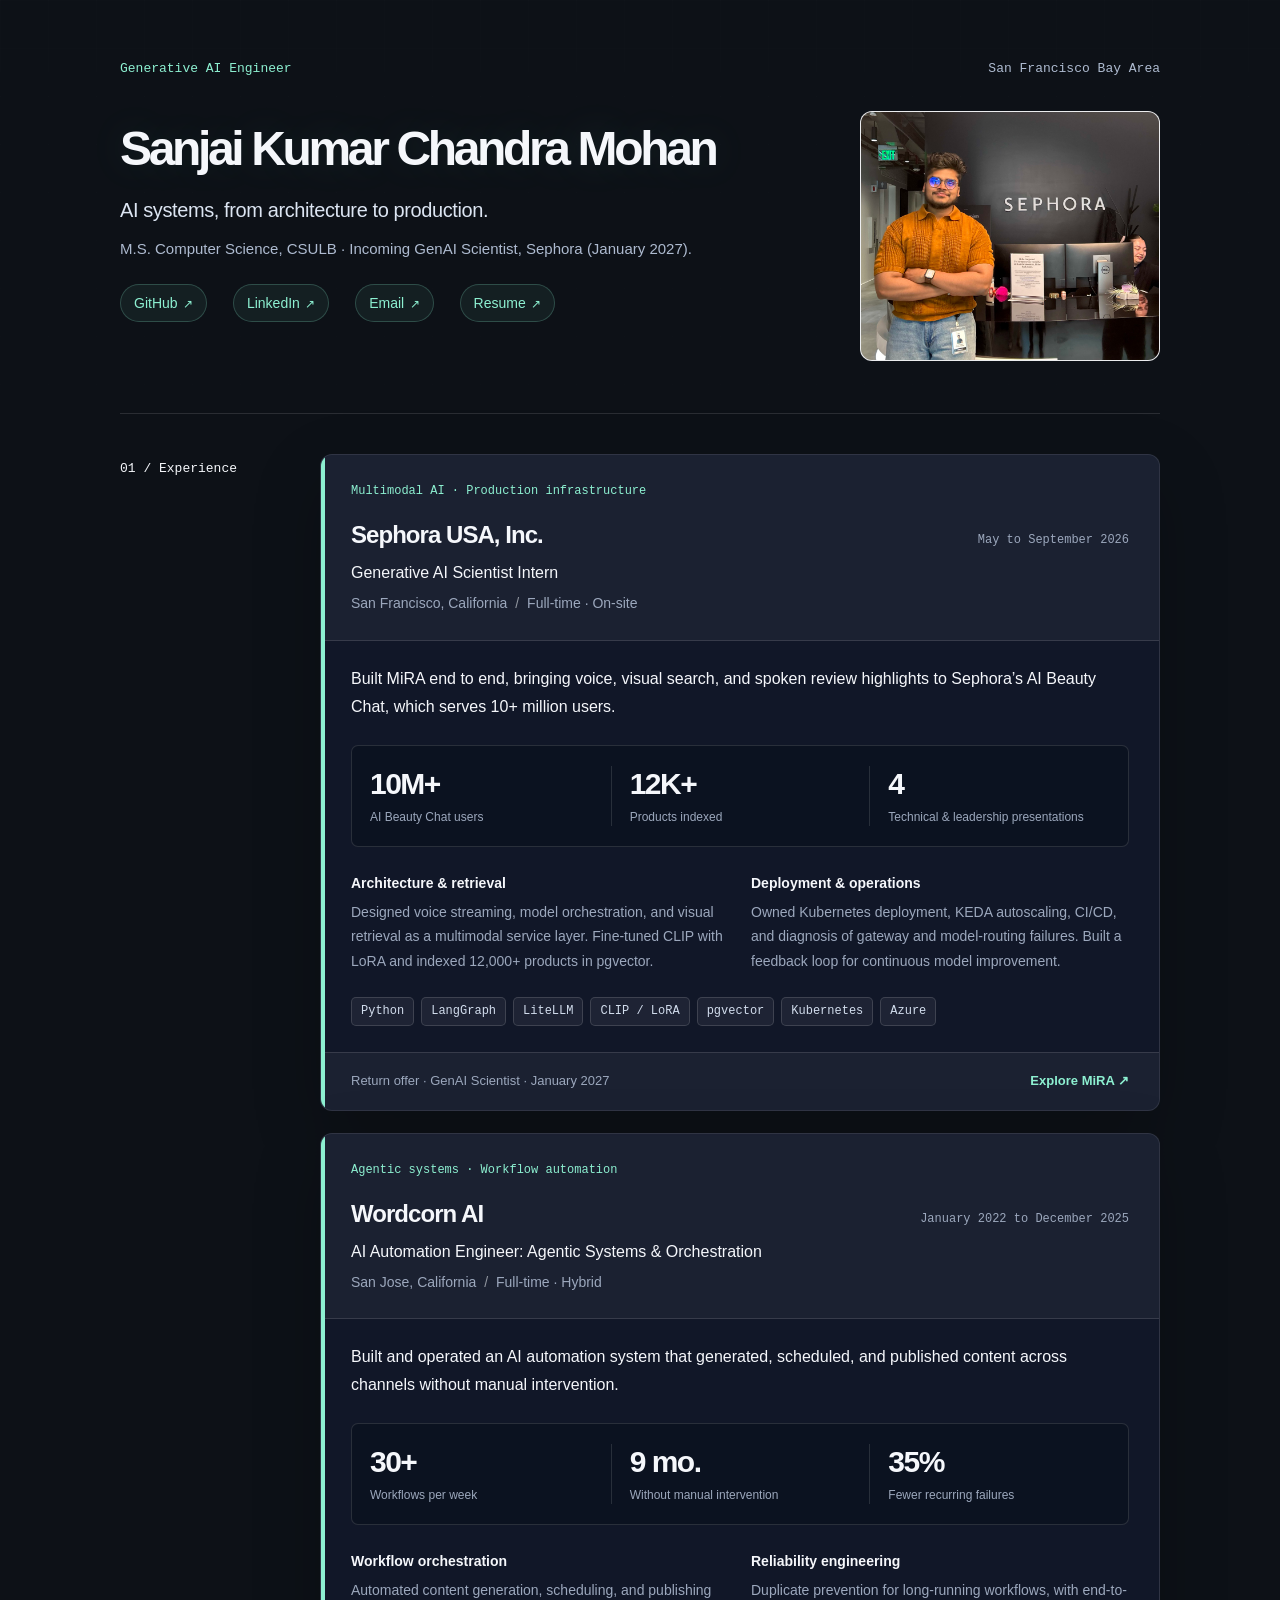
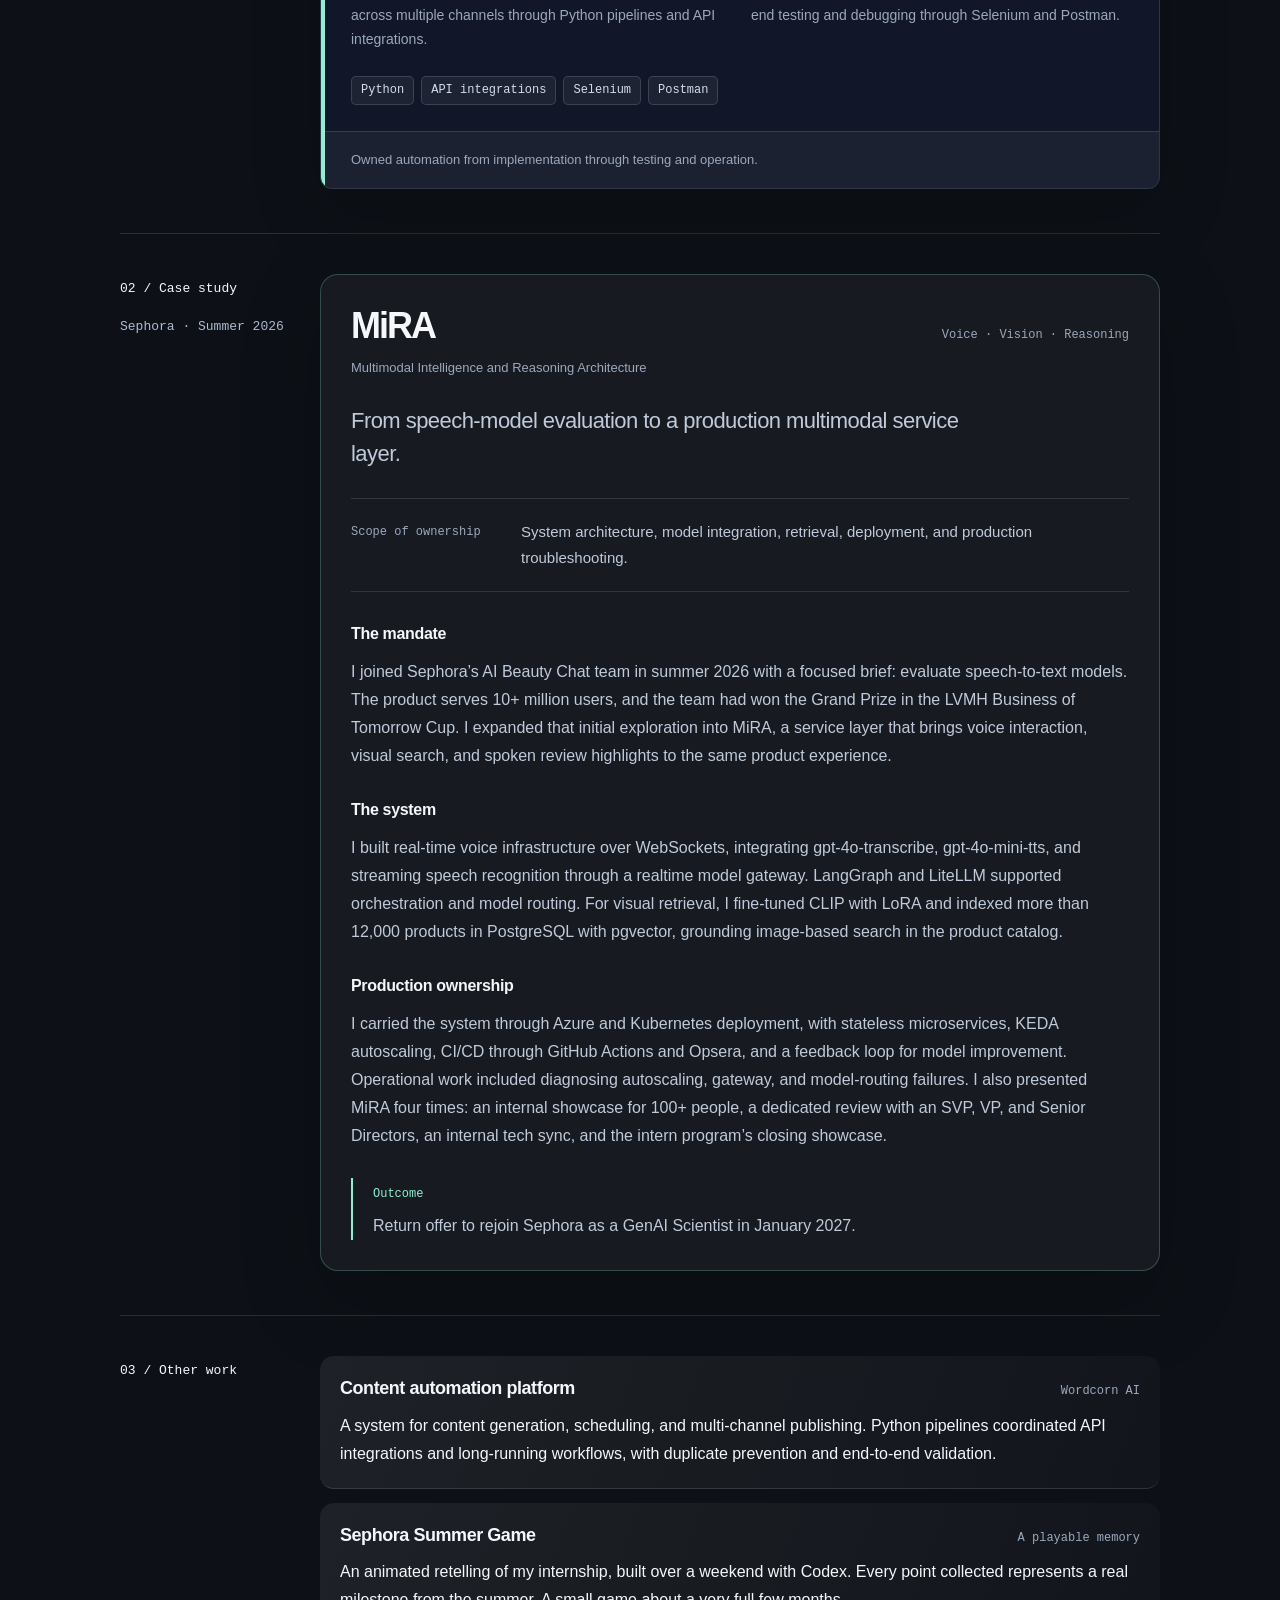
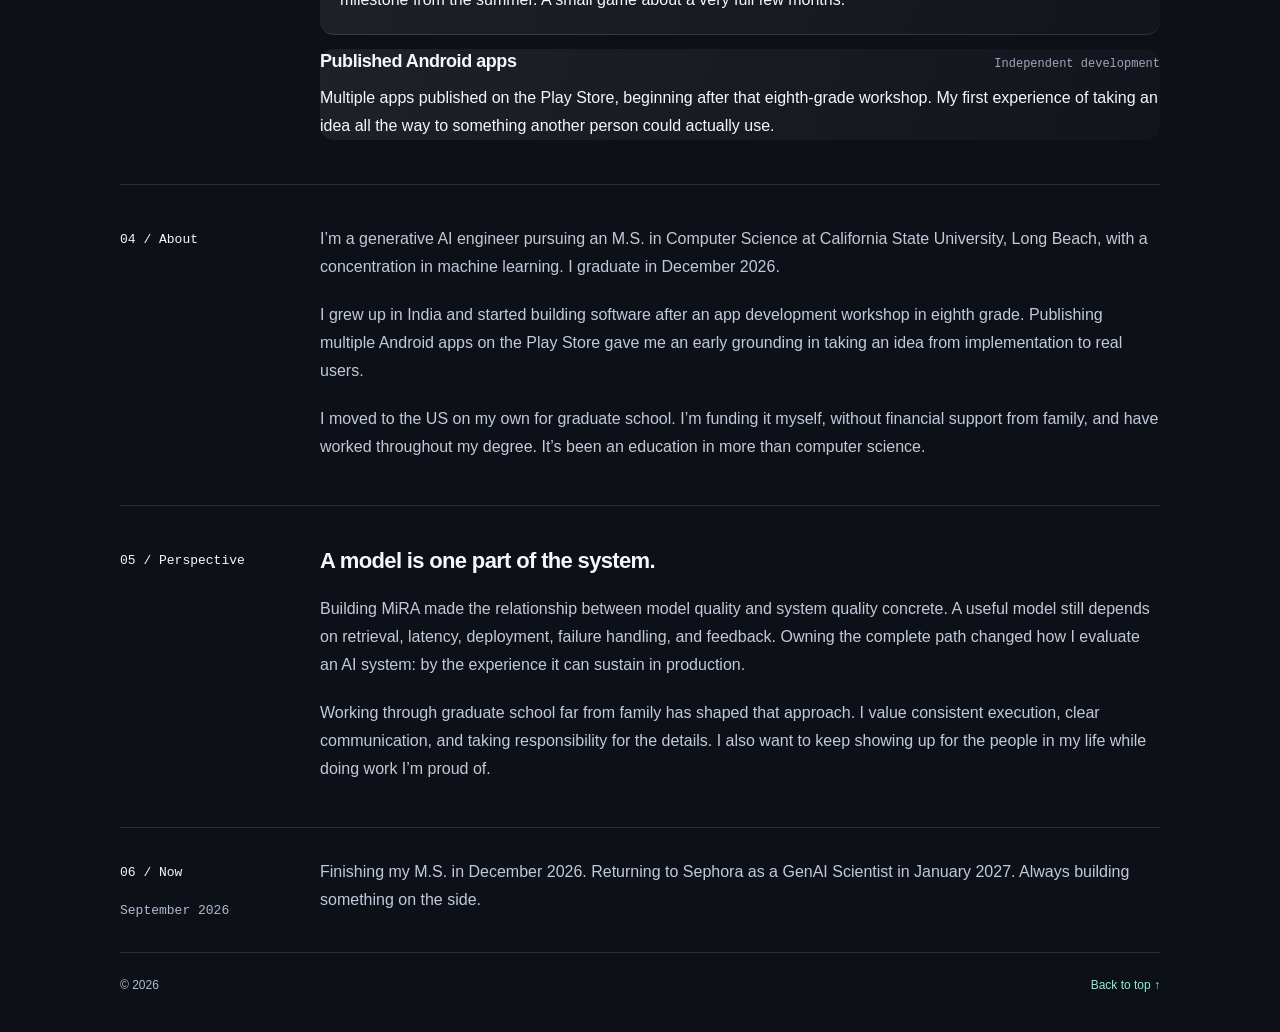
==== commit 0b050b54: "Set name on one line" ====
--- a/index.html
+++ b/index.html
@@ -1,2 +1,2 @@
-<!DOCTYPE html><html lang="en"><head><meta charSet="utf-8"/><meta name="viewport" content="width=device-width, initial-scale=1"/><link rel="stylesheet" href="/_next/static/css/index.BDGHDYr7.css" data-rsc-css-href="/_next/static/css/index.BDGHDYr7.css" data-precedence="vite-rsc/importer-resources"/><link rel="modulepreload" fetchPriority="low" href="/_next/static/chunks/index-DMN-ooN2.js"/><script src="/_next/static/chunks/rolldown-runtime-C60lm6uB.js" type="module" async=""></script><script src="/_next/static/chunks/framework-D_rUT4EX.js" type="module" async=""></script><link rel="modulepreload" href="/_next/static/chunks/layout-segment-context-zRt4JipP.js" crossorigin=""/><title>Sanjai Kumar Chandra Mohan</title><meta name="description" content="Sanjai Kumar Chandra Mohan: GenAI engineer, creator of MiRA at Sephora, and M.S. Computer Science student at CSULB."/><meta property="og:title" content="Sanjai Kumar Chandra Mohan | Generative AI Engineer"/><meta property="og:description" content="Sanjai Kumar Chandra Mohan: GenAI engineer, creator of MiRA at Sephora, and M.S. Computer Science student at CSULB."/><meta property="og:type" content="website"/><meta name="twitter:card" content="summary"/><meta name="twitter:title" content="Sanjai Kumar Chandra Mohan | Generative AI Engineer"/><meta name="twitter:description" content="Sanjai Kumar Chandra Mohan: GenAI engineer, creator of MiRA at Sephora, and M.S. Computer Science student at CSULB."/><link rel="icon" href="/favicon.svg"/><script>Object.assign(((self[Symbol.for("vinext.navigationRuntime")]??={bootstrap:{routeManifest:null},functions:{}}).bootstrap.rsc??={rsc:[]}),{params:{},nav:{"pathname":"/","searchParams":[]}})</script><link rel="modulepreload" href="/_next/static/chunks/index-DMN-ooN2.js" />
-</head><body><a class="skip-link" href="#experience">Skip to content</a><div class="page"><header id="top" class="intro"><div class="masthead"><span class="discipline">Generative AI Engineer</span><span>San Francisco Bay Area</span></div><div class="intro-grid"><div class="intro-copy"><h1 class="name-banner"><span class="name-line">Sanjai Kumar</span><span class="name-line"> <!-- -->Chandra Mohan</span></h1><p class="identity">AI systems, from architecture to production.</p><p class="current">M.S. Computer Science, CSULB · Incoming GenAI Scientist, Sephora (January 2027).</p><nav class="contact" aria-label="Contact and profiles"><a href="https://github.com/SanjaiKumar20S115452">GitHub<span aria-hidden="true"> ↗</span></a><a href="https://www.linkedin.com/in/sanjai-kumar-us/">LinkedIn<span aria-hidden="true"> ↗</span></a><a href="mailto:sanjai.c.kumar@gmail.com">Email<span aria-hidden="true"> ↗</span></a><a href="/resume-sanjai-kumar.pdf">Resume<span aria-hidden="true"> ↗</span></a></nav></div><div class="portrait-frame"><img class="portrait" src="/images/sanjai-at-sephora.jpg?v=5" alt="Standing at the Sephora office with the Sephora wordmark visible behind me" width="1200" height="1600" fetchPriority="high"/></div></div></header><main><section class="section experience" id="experience" aria-labelledby="experience-title"><div class="margin"><h2 id="experience-title">01 / Experience</h2></div><div class="experience-list"><div data-slot="card" data-size="default" class="group/card flex flex-col gap-(--card-spacing) overflow-hidden rounded-xl bg-card py-(--card-spacing) text-sm text-card-foreground ring-1 ring-foreground/10 [--card-spacing:--spacing(4)] has-data-[slot=card-footer]:pb-0 has-[&gt;img:first-child]:pt-0 data-[size=sm]:[--card-spacing:--spacing(3)] data-[size=sm]:has-data-[slot=card-footer]:pb-0 *:[img:first-child]:rounded-t-xl *:[img:last-child]:rounded-b-xl experience-card"><article><div class="experience-heading"><p class="experience-category">Multimodal AI · Production infrastructure</p><div class="experience-top"><h3>Sephora USA, Inc.</h3><span class="experience-date">May to September 2026</span></div><p class="experience-role">Generative AI Scientist Intern</p><p class="experience-location">San Francisco, California<span aria-hidden="true"> / </span>Full-time · On-site</p></div><div class="experience-body"><p class="experience-description">Built MiRA end to end, bringing voice, visual search, and spoken review highlights to Sephora’s AI Beauty Chat, which serves 10+ million users.</p><dl class="experience-metrics"><div><dt>AI Beauty Chat users</dt><dd>10M+</dd></div><div><dt>Products indexed</dt><dd>12K+</dd></div><div><dt>Technical &amp; leadership presentations</dt><dd>4</dd></div></dl><div class="experience-contributions"><div><h4>Architecture &amp; retrieval</h4><p>Designed voice streaming, model orchestration, and visual retrieval as a multimodal service layer. Fine-tuned CLIP with LoRA and indexed 12,000+ products in pgvector.</p></div><div><h4>Deployment &amp; operations</h4><p>Owned Kubernetes deployment, KEDA autoscaling, CI/CD, and diagnosis of gateway and model-routing failures. Built a feedback loop for continuous model improvement.</p></div></div><ul class="experience-stack" aria-label="Sephora USA, Inc. technologies"><li><span data-slot="badge" data-variant="outline" class="group/badge inline-flex h-5 w-fit shrink-0 items-center justify-center gap-1 overflow-hidden rounded-4xl border px-2 py-0.5 text-xs font-medium whitespace-nowrap transition-all focus-visible:border-ring focus-visible:ring-[3px] focus-visible:ring-ring/50 has-data-[icon=inline-end]:pr-1.5 has-data-[icon=inline-start]:pl-1.5 aria-invalid:border-destructive aria-invalid:ring-destructive/20 dark:aria-invalid:ring-destructive/40 [&amp;&gt;svg]:pointer-events-none [&amp;&gt;svg]:size-3! border-border text-foreground [a]:hover:bg-muted [a]:hover:text-muted-foreground technology-badge">Python</span></li><li><span data-slot="badge" data-variant="outline" class="group/badge inline-flex h-5 w-fit shrink-0 items-center justify-center gap-1 overflow-hidden rounded-4xl border px-2 py-0.5 text-xs font-medium whitespace-nowrap transition-all focus-visible:border-ring focus-visible:ring-[3px] focus-visible:ring-ring/50 has-data-[icon=inline-end]:pr-1.5 has-data-[icon=inline-start]:pl-1.5 aria-invalid:border-destructive aria-invalid:ring-destructive/20 dark:aria-invalid:ring-destructive/40 [&amp;&gt;svg]:pointer-events-none [&amp;&gt;svg]:size-3! border-border text-foreground [a]:hover:bg-muted [a]:hover:text-muted-foreground technology-badge">LangGraph</span></li><li><span data-slot="badge" data-variant="outline" class="group/badge inline-flex h-5 w-fit shrink-0 items-center justify-center gap-1 overflow-hidden rounded-4xl border px-2 py-0.5 text-xs font-medium whitespace-nowrap transition-all focus-visible:border-ring focus-visible:ring-[3px] focus-visible:ring-ring/50 has-data-[icon=inline-end]:pr-1.5 has-data-[icon=inline-start]:pl-1.5 aria-invalid:border-destructive aria-invalid:ring-destructive/20 dark:aria-invalid:ring-destructive/40 [&amp;&gt;svg]:pointer-events-none [&amp;&gt;svg]:size-3! border-border text-foreground [a]:hover:bg-muted [a]:hover:text-muted-foreground technology-badge">LiteLLM</span></li><li><span data-slot="badge" data-variant="outline" class="group/badge inline-flex h-5 w-fit shrink-0 items-center justify-center gap-1 overflow-hidden rounded-4xl border px-2 py-0.5 text-xs font-medium whitespace-nowrap transition-all focus-visible:border-ring focus-visible:ring-[3px] focus-visible:ring-ring/50 has-data-[icon=inline-end]:pr-1.5 has-data-[icon=inline-start]:pl-1.5 aria-invalid:border-destructive aria-invalid:ring-destructive/20 dark:aria-invalid:ring-destructive/40 [&amp;&gt;svg]:pointer-events-none [&amp;&gt;svg]:size-3! border-border text-foreground [a]:hover:bg-muted [a]:hover:text-muted-foreground technology-badge">CLIP / LoRA</span></li><li><span data-slot="badge" data-variant="outline" class="group/badge inline-flex h-5 w-fit shrink-0 items-center justify-center gap-1 overflow-hidden rounded-4xl border px-2 py-0.5 text-xs font-medium whitespace-nowrap transition-all focus-visible:border-ring focus-visible:ring-[3px] focus-visible:ring-ring/50 has-data-[icon=inline-end]:pr-1.5 has-data-[icon=inline-start]:pl-1.5 aria-invalid:border-destructive aria-invalid:ring-destructive/20 dark:aria-invalid:ring-destructive/40 [&amp;&gt;svg]:pointer-events-none [&amp;&gt;svg]:size-3! border-border text-foreground [a]:hover:bg-muted [a]:hover:text-muted-foreground technology-badge">pgvector</span></li><li><span data-slot="badge" data-variant="outline" class="group/badge inline-flex h-5 w-fit shrink-0 items-center justify-center gap-1 overflow-hidden rounded-4xl border px-2 py-0.5 text-xs font-medium whitespace-nowrap transition-all focus-visible:border-ring focus-visible:ring-[3px] focus-visible:ring-ring/50 has-data-[icon=inline-end]:pr-1.5 has-data-[icon=inline-start]:pl-1.5 aria-invalid:border-destructive aria-invalid:ring-destructive/20 dark:aria-invalid:ring-destructive/40 [&amp;&gt;svg]:pointer-events-none [&amp;&gt;svg]:size-3! border-border text-foreground [a]:hover:bg-muted [a]:hover:text-muted-foreground technology-badge">Kubernetes</span></li><li><span data-slot="badge" data-variant="outline" class="group/badge inline-flex h-5 w-fit shrink-0 items-center justify-center gap-1 overflow-hidden rounded-4xl border px-2 py-0.5 text-xs font-medium whitespace-nowrap transition-all focus-visible:border-ring focus-visible:ring-[3px] focus-visible:ring-ring/50 has-data-[icon=inline-end]:pr-1.5 has-data-[icon=inline-start]:pl-1.5 aria-invalid:border-destructive aria-invalid:ring-destructive/20 dark:aria-invalid:ring-destructive/40 [&amp;&gt;svg]:pointer-events-none [&amp;&gt;svg]:size-3! border-border text-foreground [a]:hover:bg-muted [a]:hover:text-muted-foreground technology-badge">Azure</span></li></ul></div><div class="experience-footer"><p>Return offer · GenAI Scientist · January 2027</p><a href="#mira">Explore MiRA<span aria-hidden="true"> ↗</span></a></div></article></div><div data-slot="card" data-size="default" class="group/card flex flex-col gap-(--card-spacing) overflow-hidden rounded-xl bg-card py-(--card-spacing) text-sm text-card-foreground ring-1 ring-foreground/10 [--card-spacing:--spacing(4)] has-data-[slot=card-footer]:pb-0 has-[&gt;img:first-child]:pt-0 data-[size=sm]:[--card-spacing:--spacing(3)] data-[size=sm]:has-data-[slot=card-footer]:pb-0 *:[img:first-child]:rounded-t-xl *:[img:last-child]:rounded-b-xl experience-card"><article><div class="experience-heading"><p class="experience-category">Agentic systems · Workflow automation</p><div class="experience-top"><h3>Wordcorn AI</h3><span class="experience-date">January 2022 to December 2025</span></div><p class="experience-role">AI Automation Engineer: Agentic Systems &amp; Orchestration</p><p class="experience-location">San Jose, California<span aria-hidden="true"> / </span>Full-time · Hybrid</p></div><div class="experience-body"><p class="experience-description">Built and operated an AI automation system that generated, scheduled, and published content across channels without manual intervention.</p><dl class="experience-metrics"><div><dt>Workflows per week</dt><dd>30+</dd></div><div><dt>Without manual intervention</dt><dd>9 mo.</dd></div><div><dt>Fewer recurring failures</dt><dd>35%</dd></div></dl><div class="experience-contributions"><div><h4>Workflow orchestration</h4><p>Automated content generation, scheduling, and publishing across multiple channels through Python pipelines and API integrations.</p></div><div><h4>Reliability engineering</h4><p>Duplicate prevention for long-running workflows, with end-to-end testing and debugging through Selenium and Postman.</p></div></div><ul class="experience-stack" aria-label="Wordcorn AI technologies"><li><span data-slot="badge" data-variant="outline" class="group/badge inline-flex h-5 w-fit shrink-0 items-center justify-center gap-1 overflow-hidden rounded-4xl border px-2 py-0.5 text-xs font-medium whitespace-nowrap transition-all focus-visible:border-ring focus-visible:ring-[3px] focus-visible:ring-ring/50 has-data-[icon=inline-end]:pr-1.5 has-data-[icon=inline-start]:pl-1.5 aria-invalid:border-destructive aria-invalid:ring-destructive/20 dark:aria-invalid:ring-destructive/40 [&amp;&gt;svg]:pointer-events-none [&amp;&gt;svg]:size-3! border-border text-foreground [a]:hover:bg-muted [a]:hover:text-muted-foreground technology-badge">Python</span></li><li><span data-slot="badge" data-variant="outline" class="group/badge inline-flex h-5 w-fit shrink-0 items-center justify-center gap-1 overflow-hidden rounded-4xl border px-2 py-0.5 text-xs font-medium whitespace-nowrap transition-all focus-visible:border-ring focus-visible:ring-[3px] focus-visible:ring-ring/50 has-data-[icon=inline-end]:pr-1.5 has-data-[icon=inline-start]:pl-1.5 aria-invalid:border-destructive aria-invalid:ring-destructive/20 dark:aria-invalid:ring-destructive/40 [&amp;&gt;svg]:pointer-events-none [&amp;&gt;svg]:size-3! border-border text-foreground [a]:hover:bg-muted [a]:hover:text-muted-foreground technology-badge">API integrations</span></li><li><span data-slot="badge" data-variant="outline" class="group/badge inline-flex h-5 w-fit shrink-0 items-center justify-center gap-1 overflow-hidden rounded-4xl border px-2 py-0.5 text-xs font-medium whitespace-nowrap transition-all focus-visible:border-ring focus-visible:ring-[3px] focus-visible:ring-ring/50 has-data-[icon=inline-end]:pr-1.5 has-data-[icon=inline-start]:pl-1.5 aria-invalid:border-destructive aria-invalid:ring-destructive/20 dark:aria-invalid:ring-destructive/40 [&amp;&gt;svg]:pointer-events-none [&amp;&gt;svg]:size-3! border-border text-foreground [a]:hover:bg-muted [a]:hover:text-muted-foreground technology-badge">Selenium</span></li><li><span data-slot="badge" data-variant="outline" class="group/badge inline-flex h-5 w-fit shrink-0 items-center justify-center gap-1 overflow-hidden rounded-4xl border px-2 py-0.5 text-xs font-medium whitespace-nowrap transition-all focus-visible:border-ring focus-visible:ring-[3px] focus-visible:ring-ring/50 has-data-[icon=inline-end]:pr-1.5 has-data-[icon=inline-start]:pl-1.5 aria-invalid:border-destructive aria-invalid:ring-destructive/20 dark:aria-invalid:ring-destructive/40 [&amp;&gt;svg]:pointer-events-none [&amp;&gt;svg]:size-3! border-border text-foreground [a]:hover:bg-muted [a]:hover:text-muted-foreground technology-badge">Postman</span></li></ul></div><div class="experience-footer"><p>Owned automation from implementation through testing and operation.</p></div></article></div></div></section><section class="section feature" id="mira" aria-labelledby="mira-title"><div class="margin"><h2 id="mira-title">02 / Case study</h2><p>Sephora · Summer 2026</p></div><article class="prose"><div class="project-heading"><h3>MiRA</h3><span class="eyebrow">Voice · Vision · Reasoning</span></div><p class="expansion">Multimodal Intelligence and Reasoning Architecture</p><p class="lede">From speech-model evaluation to a production multimodal service layer.</p><div class="case-scope"><span class="eyebrow">Scope of ownership</span><p>System architecture, model integration, retrieval, deployment, and production troubleshooting.</p></div><div class="case-chapters"><section><h4>The mandate</h4><p>I joined Sephora’s AI Beauty Chat team in summer 2026 with a focused brief: evaluate speech-to-text models. The product serves 10+ million users, and the team had won the Grand Prize in the LVMH Business of Tomorrow Cup. I expanded that initial exploration into MiRA, a service layer that brings voice interaction, visual search, and spoken review highlights to the same product experience.</p></section><section><h4>The system</h4><p>I built real-time voice infrastructure over WebSockets, integrating gpt-4o-transcribe, gpt-4o-mini-tts, and streaming speech recognition through a realtime model gateway. LangGraph and LiteLLM supported orchestration and model routing. For visual retrieval, I fine-tuned CLIP with LoRA and indexed more than 12,000 products in PostgreSQL with pgvector, grounding image-based search in the product catalog.</p></section><section><h4>Production ownership</h4><p>I carried the system through Azure and Kubernetes deployment, with stateless microservices, KEDA autoscaling, CI/CD through GitHub Actions and Opsera, and a feedback loop for model improvement. Operational work included diagnosing autoscaling, gateway, and model-routing failures. I also presented MiRA four times: an internal showcase for 100+ people, a dedicated review with an SVP, VP, and Senior Directors, an internal tech sync, and the intern program’s closing showcase.</p></section></div><aside class="outcome"><span class="eyebrow">Outcome</span><p>Return offer to rejoin Sephora as a GenAI Scientist in January 2027.</p></aside></article></section><section class="section" id="projects" aria-labelledby="projects-title"><div class="margin"><h2 id="projects-title">03 / Other work</h2></div><div><article class="project"><div class="project-top"><h3>Content automation platform</h3><span class="eyebrow">Wordcorn AI</span></div><p>A system for content generation, scheduling, and multi-channel publishing. Python pipelines coordinated API integrations and long-running workflows, with duplicate prevention and end-to-end validation.</p></article><article class="project"><div class="project-top"><h3>Sephora Summer Game</h3><span class="eyebrow">A playable memory</span></div><p>An animated retelling of my internship, built over a weekend with Codex. Every point collected represents a real milestone from the summer. A small game about a very full few months.</p></article><article class="project"><div class="project-top"><h3>Published Android apps</h3><span class="eyebrow">Independent development</span></div><p>Multiple apps published on the Play Store, beginning after that eighth-grade workshop. My first experience of taking an idea all the way to something another person could actually use.</p></article></div></section><section class="section" id="about" aria-labelledby="about-title"><div class="margin"><h2 id="about-title">04 / About</h2></div><div class="prose"><p>I’m a generative AI engineer pursuing an M.S. in Computer Science at California State University, Long Beach, with a concentration in machine learning. I graduate in December 2026.</p><p>I grew up in India and started building software after an app development workshop in eighth grade. Publishing multiple Android apps on the Play Store gave me an early grounding in taking an idea from implementation to real users.</p><p>I moved to the US on my own for graduate school. I’m funding it myself, without financial support from family, and have worked throughout my degree. It’s been an education in more than computer science.</p></div></section><section class="section" id="reflection" aria-labelledby="reflection-title"><div class="margin"><h2 id="reflection-title">05 / Perspective</h2></div><div class="prose"><h3 class="note-title">A model is one part of the system.</h3><p>Building MiRA made the relationship between model quality and system quality concrete. A useful model still depends on retrieval, latency, deployment, failure handling, and feedback. Owning the complete path changed how I evaluate an AI system: by the experience it can sustain in production.</p><p>Working through graduate school far from family has shaped that approach. I value consistent execution, clear communication, and taking responsibility for the details. I also want to keep showing up for the people in my life while doing work I’m proud of.</p></div></section><section class="section now" id="now" aria-labelledby="now-title"><div class="margin"><h2 id="now-title">06 / Now</h2><p>September 2026</p></div><div class="prose"><p>Finishing my M.S. in December 2026. Returning to Sephora as a GenAI Scientist in January 2027. Always building something on the side.</p></div></section></main><footer><span>© 2026</span><a href="#top">Back to top ↑</a></footer></div><script type="module" src="/_next/static/chunks/index-DMN-ooN2.js" id="_R_" async=""></script><script>((self[Symbol.for("vinext.navigationRuntime")]??={bootstrap:{routeManifest:null},functions:{}}).bootstrap.rsc??={rsc:[]}).rsc.push("0:{\"page:/\":\"$L1\",\"layout:/\":\"$L2\",\"route:/\":\"$L3\",\"__route\":\"route:/\",\"__interceptionContext\":null,\"__layoutIds\":[\"layout:/\"],\"__rootLayout\":\"/\",\"__bfcacheSegmentIdentities\":{\"layout:/\":\"[\\\"layout\\\",\\\"layout:/\\\",\\\"root-boundary:/\\\",\\\"\\\"]\",\"page:/\":\"[\\\"page\\\",\\\"page:/\\\",\\\"root-boundary:/\\\",\\\"\\\"]\"},\"__srcPage\":[\"page\"],\"__layoutFlags\":{\"layout:/\":\"s\"},\"__artifactCompatibility\":{\"schemaVersion\":1,\"graphVersion\":\"app-route-graph:1177fd80f83fa7b0\",\"deploymentVersion\":\"a513570d-c650-43bd-921d-fcd87a4a0490\",\"appElementsSchemaVersion\":1,\"rscPayloadSchemaVersion\":1,\"rootBoundaryId\":\"/\",\"renderEpoch\":null}}\n")</script><script>((self[Symbol.for("vinext.navigationRuntime")]??={bootstrap:{routeManifest:null},functions:{}}).bootstrap.rsc??={rsc:[]}).rsc.push("4:I[\"8c0f216c4604\",[],\"Children\",1]\n")</script><script>((self[Symbol.for("vinext.navigationRuntime")]??={bootstrap:{routeManifest:null},functions:{}}).bootstrap.rsc??={rsc:[]}).rsc.push("5:I[\"593f344dc510\",[],\"GlobalErrorBoundary\",1]\n")</script><script>((self[Symbol.for("vinext.navigationRuntime")]??={bootstrap:{routeManifest:null},functions:{}}).bootstrap.rsc??={rsc:[]}).rsc.push("6:I[\"0b874ad30386\",[],\"default\",1]\n")</script><script>((self[Symbol.for("vinext.navigationRuntime")]??={bootstrap:{routeManifest:null},functions:{}}).bootstrap.rsc??={rsc:[]}).rsc.push("7:I[\"593f344dc510\",[],\"ErrorBoundary\",1]\n")</script><script>((self[Symbol.for("vinext.navigationRuntime")]??={bootstrap:{routeManifest:null},functions:{}}).bootstrap.rsc??={rsc:[]}).rsc.push("8:I[\"15c18cfaeeff\",[],\"LayoutSegmentProvider\",1]\n")</script><script>((self[Symbol.for("vinext.navigationRuntime")]??={bootstrap:{routeManifest:null},functions:{}}).bootstrap.rsc??={rsc:[]}).rsc.push("9:I[\"8c0f216c4604\",[],\"Slot\",1]\n")</script><script>((self[Symbol.for("vinext.navigationRuntime")]??={bootstrap:{routeManifest:null},functions:{}}).bootstrap.rsc??={rsc:[]}).rsc.push("a:I[\"593f344dc510\",[],\"NotFoundBoundary\",1]\n")</script><script>((self[Symbol.for("vinext.navigationRuntime")]??={bootstrap:{routeManifest:null},functions:{}}).bootstrap.rsc??={rsc:[]}).rsc.push("b:I[\"9276801271d6\",[],\"AppRouterScrollTarget\",1]\n")</script><script>((self[Symbol.for("vinext.navigationRuntime")]??={bootstrap:{routeManifest:null},functions:{}}).bootstrap.rsc??={rsc:[]}).rsc.push("c:I[\"593f344dc510\",[],\"RedirectBoundary\",1]\n")</script><script>((self[Symbol.for("vinext.navigationRuntime")]??={bootstrap:{routeManifest:null},functions:{}}).bootstrap.rsc??={rsc:[]}).rsc.push(":HL[\"/_next/static/css/index.BDGHDYr7.css\",\"style\"     ]\n")</script><script>((self[Symbol.for("vinext.navigationRuntime")]??={bootstrap:{routeManifest:null},functions:{}}).bootstrap.rsc??={rsc:[]}).rsc.push("2:[[[\"$\",\"link\",\"css:/_next/static/css/index.BDGHDYr7.css\",{\"rel\":\"stylesheet\",\"precedence\":\"vite-rsc/importer-resources\",\"href\":\"/_next/static/css/index.BDGHDYr7.css\",\"data-rsc-css-href\":\"/_next/static/css/index.BDGHDYr7.css\"}],\"$undefined\"],[\"$\",\"html\",null,{\"lang\":\"en\",\"children\":[\"$\",\"body\",null,{\"children\":[\"$\",\"$L4\",null,{}]}]}]]\n")</script><script>((self[Symbol.for("vinext.navigationRuntime")]??={bootstrap:{routeManifest:null},functions:{}}).bootstrap.rsc??={rsc:[]}).rsc.push("3:[[[\"$\",\"meta\",null,{\"charSet\":\"utf-8\"}],[[\"$\",\"title\",\"0\",{\"children\":\"Sanjai Kumar Chandra Mohan\"}],[\"$\",\"meta\",\"1\",{\"name\":\"description\",\"content\":\"Sanjai Kumar Chandra Mohan: GenAI engineer, creator of MiRA at Sephora, and M.S. Computer Science student at CSULB.\"}],[\"$\",\"meta\",\"2\",{\"property\":\"og:title\",\"content\":\"Sanjai Kumar Chandra Mohan | Generative AI Engineer\"}],[\"$\",\"meta\",\"3\",{\"property\":\"og:description\",\"content\":\"Sanjai Kumar Chandra Mohan: GenAI engineer, creator of MiRA at Sephora, and M.S. Computer Science student at CSULB.\"}],[\"$\",\"meta\",\"4\",{\"property\":\"og:type\",\"content\":\"website\"}],[\"$\",\"meta\",\"5\",{\"name\":\"twitter:card\",\"content\":\"summary\"}],[\"$\",\"meta\",\"6\",{\"name\":\"twitter:title\",\"content\":\"Sanjai Kumar Chandra Mohan | Generative AI Engineer\"}],[\"$\",\"meta\",\"7\",{\"name\":\"twitter:description\",\"content\":\"Sanjai Kumar Chandra Mohan: GenAI engineer, creator of MiRA at Sephora, and M.S. Computer Science student at CSULB.\"}],[\"$\",\"link\",\"8\",{\"data-vinext-streamed-icon\":\"$undefined\",\"rel\":\"icon\",\"href\":\"/favicon.svg\",\"type\":\"$undefined\",\"sizes\":\"$undefined\",\"color\":\"$undefined\",\"media\":\"$undefined\",\"fetchPriority\":\"$undefined\"}]],[[\"$\",\"meta\",\"0\",{\"name\":\"viewport\",\"content\":\"width=device-width, initial-scale=1\"}]]],[\"$\",\"$L5\",null,{\"fallback\":\"$6\",\"children\":[\"$\",\"$L7\",null,{\"fallback\":\"$6\",\"children\":[\"$\",\"$L8\",null,{\"providerId\":\"layout:/\",\"segmentMap\":{\"children\":[]},\"children\":[\"$\",\"$L9\",null,{\"id\":\"layout:/\",\"parallelSlots\":\"$undefined\",\"children\":[\"$\",\"$La\",null,{\"resetKey\":\"\",\"fallback\":[[\"$\",\"title\",null,{\"children\":\"404: This page could not be found.\"}],[\"$\",\"div\",null,{\"style\":{\"fontFamily\":\"system-ui,\\\"Segoe UI\\\",Roboto,Helvetica,Arial,sans-serif,\\\"Apple Color Emoji\\\",\\\"Segoe UI Emoji\\\"\",\"height\":\"100vh\",\"textAlign\":\"center\",\"display\":\"flex\",\"flexDirection\":\"column\",\"alignItems\":\"center\",\"justifyContent\":\"center\"},\"children\":[\"$\",\"div\",null,{\"children\":[[\"$\",\"style\",null,{\"dangerouslySetInnerHTML\":{\"__html\":\"body{color:#000;background:#fff;margin:0}.next-error-h1{border-right:1px solid rgba(0,0,0,.3)}@media (prefers-color-scheme:dark){body{color:#fff;background:#000}.next-error-h1{border-right:1px solid rgba(255,255,255,.3)}}\"}}],[\"$\",\"h1\",null,{\"className\":\"next-error-h1\",\"style\":{\"display\":\"inline-block\",\"margin\":\"0 20px 0 0\",\"padding\":\"0 23px 0 0\",\"fontSize\":24,\"fontWeight\":500,\"verticalAlign\":\"top\",\"lineHeight\":\"49px\"},\"children\":404}],[\"$\",\"div\",null,{\"style\":{\"display\":\"inline-block\"},\"children\":[\"$\",\"h2\",null,{\"style\":{\"fontSize\":14,\"fontWeight\":400,\"lineHeight\":\"49px\",\"margin\":0},\"children\":\"This page could not be found.\"}]}]]}]}]],\"children\":[\"$\",\"$Lb\",null,{\"children\":[\"$\",\"$Lc\",null,{\"children\":[[\"$\",\"$L8\",null,{\"providerId\":\"page:/\",\"segmentMap\":{\"children\":[\"__PAGE__\"]},\"children\":[\"$\",\"$L9\",null,{\"id\":\"page:/\"}]}],null]}]}]}]}]}]}]}],null,null]\n")</script><script>((self[Symbol.for("vinext.navigationRuntime")]??={bootstrap:{routeManifest:null},functions:{}}).bootstrap.rsc??={rsc:[]}).rsc.push(":HL[\"/images/sanjai-at-sephora.jpg?v=5\",\"image\",{\"fetchPriority\":\"high\"}]\n")</script><script>((self[Symbol.for("vinext.navigationRuntime")]??={bootstrap:{routeManifest:null},functions:{}}).bootstrap.rsc??={rsc:[]}).rsc.push("1:[[\"$\",\"a\",null,{\"className\":\"skip-link\",\"href\":\"#experience\",\"children\":\"Skip to content\"}],[\"$\",\"div\",null,{\"className\":\"page\",\"children\":[[\"$\",\"header\",null,{\"id\":\"top\",\"className\":\"intro\",\"children\":[[\"$\",\"div\",null,{\"className\":\"masthead\",\"children\":[[\"$\",\"span\",null,{\"className\":\"discipline\",\"children\":\"Generative AI Engineer\"}],[\"$\",\"span\",null,{\"children\":\"San Francisco Bay Area\"}]]}],[\"$\",\"div\",null,{\"className\":\"intro-grid\",\"children\":[[\"$\",\"div\",null,{\"className\":\"intro-copy\",\"children\":[[\"$\",\"h1\",null,{\"className\":\"name-banner\",\"children\":[[\"$\",\"span\",\"Sanjai Kumar\",{\"className\":\"name-line\",\"children\":[false,\"Sanjai Kumar\"]}],[\"$\",\"span\",\"Chandra Mohan\",{\"className\":\"name-line\",\"children\":[\" \",\"Chandra Mohan\"]}]]}],[\"$\",\"p\",null,{\"className\":\"identity\",\"children\":\"AI systems, from architecture to production.\"}],[\"$\",\"p\",null,{\"className\":\"current\",\"children\":\"M.S. Computer Science, CSULB · Incoming GenAI Scientist, Sephora (January 2027).\"}],[\"$\",\"nav\",null,{\"className\":\"contact\",\"aria-label\":\"Contact and profiles\",\"children\":[[\"$\",\"a\",\"GitHub\",{\"href\":\"https://github.com/SanjaiKumar20S115452\",\"children\":[\"GitHub\",[\"$\",\"span\",null,{\"aria-hidden\":\"true\",\"children\":\" ↗\"}]]}],[\"$\",\"a\",\"LinkedIn\",{\"href\":\"https://www.linkedin.com/in/sanjai-kumar-us/\",\"children\":[\"LinkedIn\",[\"$\",\"span\",null,{\"aria-hidden\":\"true\",\"children\":\" ↗\"}]]}],[\"$\",\"a\",\"Email\",{\"href\":\"mailto:sanjai.c.kumar@gmail.com\",\"children\":[\"Email\",[\"$\",\"span\",null,{\"aria-hidden\":\"true\",\"children\":\" ↗\"}]]}],[\"$\",\"a\",\"Resume\",{\"href\":\"/resume-sanjai-kumar.pdf\",\"children\":[\"Resume\",[\"$\",\"span\",null,{\"aria-hidden\":\"true\",\"children\":\" ↗\"}]]}]]}]]}],[\"$\",\"div\",null,{\"className\":\"portrait-frame\",\"children\":[\"$\",\"img\",null,{\"className\":\"portrait\",\"src\":\"/images/sanjai-at-sephora.jpg?v=5\",\"alt\":\"Standing at the Sephora office with the Sephora wordmark visible behind me\",\"width\":1200,\"height\":1600,\"fetchPriority\":\"high\"}]}]]}]]}],[\"$\",\"main\",null,{\"children\":[[\"$\",\"section\",null,{\"className\":\"section experience\",\"id\":\"experience\",\"aria-labelledby\":\"experience-title\",\"children\":[[\"$\",\"div\",null,{\"className\":\"margin\",\"children\":[\"$\",\"h2\",null,{\"id\":\"experience-title\",\"children\":\"01 / Experience\"}]}],[\"$\",\"div\",null,{\"className\":\"experience-list\",\"children\":[[\"$\",\"div\",\"Sephora USA, Inc.\",{\"data-slot\":\"card\",\"data-size\":\"default\",\"className\":\"group/card flex flex-col gap-(--card-spacing) overflow-hidden rounded-xl bg-card py-(--card-spacing) text-sm text-card-foreground ring-1 ring-foreground/10 [--card-spacing:--spacing(4)] has-data-[slot=card-footer]:pb-0 has-[\u003eimg:first-child]:pt-0 data-[size=sm]:[--card-spacing:--spacing(3)] data-[size=sm]:has-data-[slot=card-footer]:pb-0 *:[img:first-child]:rounded-t-xl *:[img:last-child]:rounded-b-xl experience-card\",\"children\":[\"$\",\"article\",null,{\"children\":[[\"$\",\"div\",null,{\"className\":\"experience-heading\",\"children\":[[\"$\",\"p\",null,{\"className\":\"experience-category\",\"children\":\"Multimodal AI · Production infrastructure\"}],[\"$\",\"div\",null,{\"className\":\"experience-top\",\"children\":[[\"$\",\"h3\",null,{\"children\":\"Sephora USA, Inc.\"}],[\"$\",\"span\",null,{\"className\":\"experience-date\",\"children\":\"May to September 2026\"}]]}],[\"$\",\"p\",null,{\"className\":\"experience-role\",\"children\":\"Generative AI Scientist Intern\"}],[\"$\",\"p\",null,{\"className\":\"experience-location\",\"children\":[\"San Francisco, California\",[\"$\",\"span\",null,{\"aria-hidden\":\"true\",\"children\":\" / \"}],\"Full-time · On-site\"]}]]}],[\"$\",\"div\",null,{\"className\":\"experience-body\",\"children\":[[\"$\",\"p\",null,{\"className\":\"experience-description\",\"children\":\"Built MiRA end to end, bringing voice, visual search, and spoken review highlights to Sephora’s AI Beauty Chat, which serves 10+ million users.\"}],[\"$\",\"dl\",null,{\"className\":\"experience-metrics\",\"children\":[[\"$\",\"div\",\"AI Beauty Chat users\",{\"children\":[[\"$\",\"dt\",null,{\"children\":\"AI Beauty Chat users\"}],[\"$\",\"dd\",null,{\"children\":\"10M+\"}]]}],[\"$\",\"div\",\"Products indexed\",{\"children\":[[\"$\",\"dt\",null,{\"children\":\"Products indexed\"}],[\"$\",\"dd\",null,{\"children\":\"12K+\"}]]}],[\"$\",\"div\",\"Technical \u0026 leadership presentations\",{\"children\":[[\"$\",\"dt\",null,{\"children\":\"Technical \u0026 leadership presentations\"}],[\"$\",\"dd\",null,{\"children\":\"4\"}]]}]]}],[\"$\",\"div\",null,{\"className\":\"experience-contributions\",\"children\":[[\"$\",\"div\",\"Architecture \u0026 retrieval\",{\"children\":[[\"$\",\"h4\",null,{\"children\":\"Architecture \u0026 retrieval\"}],\"$Ld\"]}],\"$Le\"]}],\"$Lf\"]}],\"$L10\"]}]}],\"$L11\"]}]]}],\"$L12\",\"$L13\",\"$L14\",\"$L15\",\"$L16\"]}],\"$L17\"]}]]\n")</script><script>((self[Symbol.for("vinext.navigationRuntime")]??={bootstrap:{routeManifest:null},functions:{}}).bootstrap.rsc??={rsc:[]}).rsc.push("d:[\"$\",\"p\",null,{\"children\":\"Designed voice streaming, model orchestration, and visual retrieval as a multimodal service layer. Fine-tuned CLIP with LoRA and indexed 12,000+ products in pgvector.\"}]\n")</script><script>((self[Symbol.for("vinext.navigationRuntime")]??={bootstrap:{routeManifest:null},functions:{}}).bootstrap.rsc??={rsc:[]}).rsc.push("e:[\"$\",\"div\",\"Deployment \u0026 operations\",{\"children\":[[\"$\",\"h4\",null,{\"children\":\"Deployment \u0026 operations\"}],[\"$\",\"p\",null,{\"children\":\"Owned Kubernetes deployment, KEDA autoscaling, CI/CD, and diagnosis of gateway and model-routing failures. Built a feedback loop for continuous model improvement.\"}]]}]\n")</script><script>((self[Symbol.for("vinext.navigationRuntime")]??={bootstrap:{routeManifest:null},functions:{}}).bootstrap.rsc??={rsc:[]}).rsc.push("f:[\"$\",\"ul\",null,{\"className\":\"experience-stack\",\"aria-label\":\"Sephora USA, Inc. technologies\",\"children\":[[\"$\",\"li\",\"Python\",{\"children\":[\"$\",\"span\",null,{\"data-slot\":\"badge\",\"data-variant\":\"outline\",\"className\":\"group/badge inline-flex h-5 w-fit shrink-0 items-center justify-center gap-1 overflow-hidden rounded-4xl border px-2 py-0.5 text-xs font-medium whitespace-nowrap transition-all focus-visible:border-ring focus-visible:ring-[3px] focus-visible:ring-ring/50 has-data-[icon=inline-end]:pr-1.5 has-data-[icon=inline-start]:pl-1.5 aria-invalid:border-destructive aria-invalid:ring-destructive/20 dark:aria-invalid:ring-destructive/40 [\u0026\u003esvg]:pointer-events-none [\u0026\u003esvg]:size-3! border-border text-foreground [a]:hover:bg-muted [a]:hover:text-muted-foreground technology-badge\",\"children\":\"Python\"}]}],[\"$\",\"li\",\"LangGraph\",{\"children\":[\"$\",\"span\",null,{\"data-slot\":\"badge\",\"data-variant\":\"outline\",\"className\":\"group/badge inline-flex h-5 w-fit shrink-0 items-center justify-center gap-1 overflow-hidden rounded-4xl border px-2 py-0.5 text-xs font-medium whitespace-nowrap transition-all focus-visible:border-ring focus-visible:ring-[3px] focus-visible:ring-ring/50 has-data-[icon=inline-end]:pr-1.5 has-data-[icon=inline-start]:pl-1.5 aria-invalid:border-destructive aria-invalid:ring-destructive/20 dark:aria-invalid:ring-destructive/40 [\u0026\u003esvg]:pointer-events-none [\u0026\u003esvg]:size-3! border-border text-foreground [a]:hover:bg-muted [a]:hover:text-muted-foreground technology-badge\",\"children\":\"LangGraph\"}]}],[\"$\",\"li\",\"LiteLLM\",{\"children\":[\"$\",\"span\",null,{\"data-slot\":\"badge\",\"data-variant\":\"outline\",\"className\":\"group/badge inline-flex h-5 w-fit shrink-0 items-center justify-center gap-1 overflow-hidden rounded-4xl border px-2 py-0.5 text-xs font-medium whitespace-nowrap transition-all focus-visible:border-ring focus-visible:ring-[3px] focus-visible:ring-ring/50 has-data-[icon=inline-end]:pr-1.5 has-data-[icon=inline-start]:pl-1.5 aria-invalid:border-destructive aria-invalid:ring-destructive/20 dark:aria-invalid:ring-destructive/40 [\u0026\u003esvg]:pointer-events-none [\u0026\u003esvg]:size-3! border-border text-foreground [a]:hover:bg-muted [a]:hover:text-muted-foreground technology-badge\",\"children\":\"LiteLLM\"}]}],[\"$\",\"li\",\"CLIP / LoRA\",{\"children\":[\"$\",\"span\",null,{\"data-slot\":\"badge\",\"data-variant\":\"outline\",\"className\":\"group/badge inline-flex h-5 w-fit shrink-0 items-center justify-center gap-1 overflow-hidden rounded-4xl border px-2 py-0.5 text-xs font-medium whitespace-nowrap transition-all focus-visible:border-ring focus-visible:ring-[3px] focus-visible:ring-ring/50 has-data-[icon=inline-end]:pr-1.5 has-data-[icon=inline-start]:pl-1.5 aria-invalid:border-destructive aria-invalid:ring-destructive/20 dark:aria-invalid:ring-destructive/40 [\u0026\u003esvg]:pointer-events-none [\u0026\u003esvg]:size-3! border-border text-foreground [a]:hover:bg-muted [a]:hover:text-muted-foreground technology-badge\",\"children\":\"CLIP / LoRA\"}]}],[\"$\",\"li\",\"pgvector\",{\"children\":[\"$\",\"span\",null,{\"data-slot\":\"badge\",\"data-variant\":\"outline\",\"className\":\"group/badge inline-flex h-5 w-fit shrink-0 items-center justify-center gap-1 overflow-hidden rounded-4xl border px-2 py-0.5 text-xs font-medium whitespace-nowrap transition-all focus-visible:border-ring focus-visible:ring-[3px] focus-visible:ring-ring/50 has-data-[icon=inline-end]:pr-1.5 has-data-[icon=inline-start]:pl-1.5 aria-invalid:border-destructive aria-invalid:ring-destructive/20 dark:aria-invalid:ring-destructive/40 [\u0026\u003esvg]:pointer-events-none [\u0026\u003esvg]:size-3! border-border text-foreground [a]:hover:bg-muted [a]:hover:text-muted-foreground technology-badge\",\"children\":\"pgvector\"}]}],\"$L18\",\"$L19\"]}]\n")</script><script>((self[Symbol.for("vinext.navigationRuntime")]??={bootstrap:{routeManifest:null},functions:{}}).bootstrap.rsc??={rsc:[]}).rsc.push("10:[\"$\",\"div\",null,{\"className\":\"experience-footer\",\"children\":[[\"$\",\"p\",null,{\"children\":\"Return offer · GenAI Scientist · January 2027\"}],[\"$\",\"a\",null,{\"href\":\"#mira\",\"children\":[\"Explore MiRA\",[\"$\",\"span\",null,{\"aria-hidden\":\"true\",\"children\":\" ↗\"}]]}]]}]\n")</script><script>((self[Symbol.for("vinext.navigationRuntime")]??={bootstrap:{routeManifest:null},functions:{}}).bootstrap.rsc??={rsc:[]}).rsc.push("11:[\"$\",\"div\",\"Wordcorn AI\",{\"data-slot\":\"card\",\"data-size\":\"default\",\"className\":\"group/card flex flex-col gap-(--card-spacing) overflow-hidden rounded-xl bg-card py-(--card-spacing) text-sm text-card-foreground ring-1 ring-foreground/10 [--card-spacing:--spacing(4)] has-data-[slot=card-footer]:pb-0 has-[\u003eimg:first-child]:pt-0 data-[size=sm]:[--card-spacing:--spacing(3)] data-[size=sm]:has-data-[slot=card-footer]:pb-0 *:[img:first-child]:rounded-t-xl *:[img:last-child]:rounded-b-xl experience-card\",\"children\":[\"$\",\"article\",null,{\"children\":[[\"$\",\"div\",null,{\"className\":\"experience-heading\",\"children\":[[\"$\",\"p\",null,{\"className\":\"experience-category\",\"children\":\"Agentic systems · Workflow automation\"}],[\"$\",\"div\",null,{\"className\":\"experience-top\",\"children\":[[\"$\",\"h3\",null,{\"children\":\"Wordcorn AI\"}],[\"$\",\"span\",null,{\"className\":\"experience-date\",\"children\":\"January 2022 to December 2025\"}]]}],[\"$\",\"p\",null,{\"className\":\"experience-role\",\"children\":\"AI Automation Engineer: Agentic Systems \u0026 Orchestration\"}],[\"$\",\"p\",null,{\"className\":\"experience-location\",\"children\":[\"San Jose, California\",[\"$\",\"span\",null,{\"aria-hidden\":\"true\",\"children\":\" / \"}],\"Full-time · Hybrid\"]}]]}],[\"$\",\"div\",null,{\"className\":\"experience-body\",\"children\":[[\"$\",\"p\",null,{\"className\":\"experience-description\",\"children\":\"Built and operated an AI automation system that generated, scheduled, and published content across channels without manual intervention.\"}],[\"$\",\"dl\",null,{\"className\":\"experience-metrics\",\"children\":[[\"$\",\"div\",\"Workflows per week\",{\"children\":[[\"$\",\"dt\",null,{\"children\":\"Workflows per week\"}],[\"$\",\"dd\",null,{\"children\":\"30+\"}]]}],[\"$\",\"div\",\"Without manual intervention\",{\"children\":[[\"$\",\"dt\",null,{\"children\":\"Without manual intervention\"}],[\"$\",\"dd\",null,{\"children\":\"9 mo.\"}]]}],[\"$\",\"div\",\"Fewer recurring failures\",{\"children\":[[\"$\",\"dt\",null,{\"children\":\"Fewer recurring failures\"}],[\"$\",\"dd\",null,{\"children\":\"35%\"}]]}]]}],[\"$\",\"div\",null,{\"className\":\"experience-contributions\",\"children\":[[\"$\",\"div\",\"Workflow orchestration\",{\"children\":[[\"$\",\"h4\",null,{\"children\":\"Workflow orchestration\"}],[\"$\",\"p\",null,{\"children\":\"Automated content generation, scheduling, and publishing across multiple channels through Python pipelines and API integrations.\"}]]}],[\"$\",\"div\",\"Reliability engineering\",{\"children\":[[\"$\",\"h4\",null,{\"children\":\"Reliability engineering\"}],[\"$\",\"p\",null,{\"children\":\"Duplicate prevention for long-running workflows, with end-to-end testing and debugging through Selenium and Postman.\"}]]}]]}],[\"$\",\"ul\",null,{\"className\":\"experience-stack\",\"aria-label\":\"Wordcorn AI technologies\",\"children\":[[\"$\",\"li\",\"Python\",{\"children\":[\"$\",\"span\",null,{\"data-slot\":\"badge\",\"data-variant\":\"outline\",\"className\":\"group/badge inline-flex h-5 w-fit shrink-0 items-center justify-center gap-1 overflow-hidden rounded-4xl border px-2 py-0.5 text-xs font-medium whitespace-nowrap transition-all focus-visible:border-ring focus-visible:ring-[3px] focus-visible:ring-ring/50 has-data-[icon=inline-end]:pr-1.5 has-data-[icon=inline-start]:pl-1.5 aria-invalid:border-destructive aria-invalid:ring-destructive/20 dark:aria-invalid:ring-destructive/40 [\u0026\u003esvg]:pointer-events-none [\u0026\u003esvg]:size-3! border-border text-foreground [a]:hover:bg-muted [a]:hover:text-muted-foreground technology-badge\",\"children\":\"Python\"}]}],[\"$\",\"li\",\"API integrations\",{\"children\":[\"$\",\"span\",null,{\"data-slot\":\"badge\",\"data-variant\":\"outline\",\"className\":\"group/badge inline-flex h-5 w-fit shrink-0 items-center justify-center gap-1 overflow-hidden rounded-4xl border px-2 py-0.5 text-xs font-medium whitespace-nowrap transition-all focus-visible:border-ring focus-visible:ring-[3px] focus-visible:ring-ring/50 has-data-[icon=inline-end]:pr-1.5 has-data-[icon=inline-start]:pl-1.5 aria-invalid:border-destructive aria-invalid:ring-destructive/20 dark:aria-invalid:ring-destructive/40 [\u0026\u003esvg]:pointer-events-none [\u0026\u003esvg]:size-3! border-border text-foreground [a]:hover:bg-muted [a]:hover:text-muted-foreground technology-badge\",\"children\":\"API integrations\"}]}],\"$L1a\",\"$L1b\"]}]]}],\"$L1c\"]}]}]\n")</script><script>((self[Symbol.for("vinext.navigationRuntime")]??={bootstrap:{routeManifest:null},functions:{}}).bootstrap.rsc??={rsc:[]}).rsc.push("12:[\"$\",\"section\",null,{\"className\":\"section feature\",\"id\":\"mira\",\"aria-labelledby\":\"mira-title\",\"children\":[[\"$\",\"div\",null,{\"className\":\"margin\",\"children\":[[\"$\",\"h2\",null,{\"id\":\"mira-title\",\"children\":\"02 / Case study\"}],[\"$\",\"p\",null,{\"children\":\"Sephora · Summer 2026\"}]]}],[\"$\",\"article\",null,{\"className\":\"prose\",\"children\":[[\"$\",\"div\",null,{\"className\":\"project-heading\",\"children\":[[\"$\",\"h3\",null,{\"children\":\"MiRA\"}],[\"$\",\"span\",null,{\"className\":\"eyebrow\",\"children\":\"Voice · Vision · Reasoning\"}]]}],[\"$\",\"p\",null,{\"className\":\"expansion\",\"children\":\"Multimodal Intelligence and Reasoning Architecture\"}],[\"$\",\"p\",null,{\"className\":\"lede\",\"children\":\"From speech-model evaluation to a production multimodal service layer.\"}],[\"$\",\"div\",null,{\"className\":\"case-scope\",\"children\":[[\"$\",\"span\",null,{\"className\":\"eyebrow\",\"children\":\"Scope of ownership\"}],[\"$\",\"p\",null,{\"children\":\"System architecture, model integration, retrieval, deployment, and production troubleshooting.\"}]]}],[\"$\",\"div\",null,{\"className\":\"case-chapters\",\"children\":[[\"$\",\"section\",\"The mandate\",{\"children\":[[\"$\",\"h4\",null,{\"children\":\"The mandate\"}],[\"$\",\"p\",null,{\"children\":\"I joined Sephora’s AI Beauty Chat team in summer 2026 with a focused brief: evaluate speech-to-text models. The product serves 10+ million users, and the team had won the Grand Prize in the LVMH Business of Tomorrow Cup. I expanded that initial exploration into MiRA, a service layer that brings voice interaction, visual search, and spoken review highlights to the same product experience.\"}]]}],[\"$\",\"section\",\"The system\",{\"children\":[[\"$\",\"h4\",null,{\"children\":\"The system\"}],[\"$\",\"p\",null,{\"children\":\"I built real-time voice infrastructure over WebSockets, integrating gpt-4o-transcribe, gpt-4o-mini-tts, and streaming speech recognition through a realtime model gateway. LangGraph and LiteLLM supported orchestration and model routing. For visual retrieval, I fine-tuned CLIP with LoRA and indexed more than 12,000 products in PostgreSQL with pgvector, grounding image-based search in the product catalog.\"}]]}],[\"$\",\"section\",\"Production ownership\",{\"children\":[[\"$\",\"h4\",null,{\"children\":\"Production ownership\"}],[\"$\",\"p\",null,{\"children\":\"I carried the system through Azure and Kubernetes deployment, with stateless microservices, KEDA autoscaling, CI/CD through GitHub Actions and Opsera, and a feedback loop for model improvement. Operational work included diagnosing autoscaling, gateway, and model-routing failures. I also presented MiRA four times: an internal showcase for 100+ people, a dedicated review with an SVP, VP, and Senior Directors, an internal tech sync, and the intern program’s closing showcase.\"}]]}]]}],[\"$\",\"aside\",null,{\"className\":\"outcome\",\"children\":[[\"$\",\"span\",null,{\"className\":\"eyebrow\",\"children\":\"Outcome\"}],[\"$\",\"p\",null,{\"children\":\"Return offer to rejoin Sephora as a GenAI Scientist in January 2027.\"}]]}]]}]]}]\n")</script><script>((self[Symbol.for("vinext.navigationRuntime")]??={bootstrap:{routeManifest:null},functions:{}}).bootstrap.rsc??={rsc:[]}).rsc.push("13:[\"$\",\"section\",null,{\"className\":\"section\",\"id\":\"projects\",\"aria-labelledby\":\"projects-title\",\"children\":[[\"$\",\"div\",null,{\"className\":\"margin\",\"children\":[\"$\",\"h2\",null,{\"id\":\"projects-title\",\"children\":\"03 / Other work\"}]}],[\"$\",\"div\",null,{\"children\":[[\"$\",\"article\",\"Content automation platform\",{\"className\":\"project\",\"children\":[[\"$\",\"div\",null,{\"className\":\"project-top\",\"children\":[[\"$\",\"h3\",null,{\"children\":\"Content automation platform\"}],[\"$\",\"span\",null,{\"className\":\"eyebrow\",\"children\":\"Wordcorn AI\"}]]}],[\"$\",\"p\",null,{\"children\":\"A system for content generation, scheduling, and multi-channel publishing. Python pipelines coordinated API integrations and long-running workflows, with duplicate prevention and end-to-end validation.\"}]]}],[\"$\",\"article\",\"Sephora Summer Game\",{\"className\":\"project\",\"children\":[[\"$\",\"div\",null,{\"className\":\"project-top\",\"children\":[[\"$\",\"h3\",null,{\"children\":\"Sephora Summer Game\"}],[\"$\",\"span\",null,{\"className\":\"eyebrow\",\"children\":\"A playable memory\"}]]}],[\"$\",\"p\",null,{\"children\":\"An animated retelling of my internship, built over a weekend with Codex. Every point collected represents a real milestone from the summer. A small game about a very full few months.\"}]]}],[\"$\",\"article\",\"Published Android apps\",{\"className\":\"project\",\"children\":[[\"$\",\"div\",null,{\"className\":\"project-top\",\"children\":[[\"$\",\"h3\",null,{\"children\":\"Published Android apps\"}],[\"$\",\"span\",null,{\"className\":\"eyebrow\",\"children\":\"Independent development\"}]]}],[\"$\",\"p\",null,{\"children\":\"Multiple apps published on the Play Store, beginning after that eighth-grade workshop. My first experience of taking an idea all the way to something another person could actually use.\"}]]}]]}]]}]\n")</script><script>((self[Symbol.for("vinext.navigationRuntime")]??={bootstrap:{routeManifest:null},functions:{}}).bootstrap.rsc??={rsc:[]}).rsc.push("14:[\"$\",\"section\",null,{\"className\":\"section\",\"id\":\"about\",\"aria-labelledby\":\"about-title\",\"children\":[[\"$\",\"div\",null,{\"className\":\"margin\",\"children\":[\"$\",\"h2\",null,{\"id\":\"about-title\",\"children\":\"04 / About\"}]}],[\"$\",\"div\",null,{\"className\":\"prose\",\"children\":[[\"$\",\"p\",\"I’m a generative AI engineer pursuing an M.S. in Computer Science at California State University, Long Beach, with a concentration in machine learning. I graduate in December 2026.\",{\"children\":\"I’m a generative AI engineer pursuing an M.S. in Computer Science at California State University, Long Beach, with a concentration in machine learning. I graduate in December 2026.\"}],[\"$\",\"p\",\"I grew up in India and started building software after an app development workshop in eighth grade. Publishing multiple Android apps on the Play Store gave me an early grounding in taking an idea from implementation to real users.\",{\"children\":\"I grew up in India and started building software after an app development workshop in eighth grade. Publishing multiple Android apps on the Play Store gave me an early grounding in taking an idea from implementation to real users.\"}],[\"$\",\"p\",\"I moved to the US on my own for graduate school. I’m funding it myself, without financial support from family, and have worked throughout my degree. It’s been an education in more than computer science.\",{\"children\":\"I moved to the US on my own for graduate school. I’m funding it myself, without financial support from family, and have worked throughout my degree. It’s been an education in more than computer science.\"}]]}]]}]\n")</script><script>((self[Symbol.for("vinext.navigationRuntime")]??={bootstrap:{routeManifest:null},functions:{}}).bootstrap.rsc??={rsc:[]}).rsc.push("15:[\"$\",\"section\",null,{\"className\":\"section\",\"id\":\"reflection\",\"aria-labelledby\":\"reflection-title\",\"children\":[[\"$\",\"div\",null,{\"className\":\"margin\",\"children\":[\"$\",\"h2\",null,{\"id\":\"reflection-title\",\"children\":\"05 / Perspective\"}]}],[\"$\",\"div\",null,{\"className\":\"prose\",\"children\":[[\"$\",\"h3\",null,{\"className\":\"note-title\",\"children\":\"A model is one part of the system.\"}],[[\"$\",\"p\",\"Building MiRA made the relationship between model quality and system quality concrete. A useful model still depends on retrieval, latency, deployment, failure handling, and feedback. Owning the complete path changed how I evaluate an AI system: by the experience it can sustain in production.\",{\"children\":\"Building MiRA made the relationship between model quality and system quality concrete. A useful model still depends on retrieval, latency, deployment, failure handling, and feedback. Owning the complete path changed how I evaluate an AI system: by the experience it can sustain in production.\"}],[\"$\",\"p\",\"Working through graduate school far from family has shaped that approach. I value consistent execution, clear communication, and taking responsibility for the details. I also want to keep showing up for the people in my life while doing work I’m proud of.\",{\"children\":\"Working through graduate school far from family has shaped that approach. I value consistent execution, clear communication, and taking responsibility for the details. I also want to keep showing up for the people in my life while doing work I’m proud of.\"}]]]}]]}]\n")</script><script>((self[Symbol.for("vinext.navigationRuntime")]??={bootstrap:{routeManifest:null},functions:{}}).bootstrap.rsc??={rsc:[]}).rsc.push("16:[\"$\",\"section\",null,{\"className\":\"section now\",\"id\":\"now\",\"aria-labelledby\":\"now-title\",\"children\":[[\"$\",\"div\",null,{\"className\":\"margin\",\"children\":[[\"$\",\"h2\",null,{\"id\":\"now-title\",\"children\":\"06 / Now\"}],[\"$\",\"p\",null,{\"children\":\"September 2026\"}]]}],[\"$\",\"div\",null,{\"className\":\"prose\",\"children\":[\"$\",\"p\",null,{\"children\":\"Finishing my M.S. in December 2026. Returning to Sephora as a GenAI Scientist in January 2027. Always building something on the side.\"}]}]]}]\n")</script><script>((self[Symbol.for("vinext.navigationRuntime")]??={bootstrap:{routeManifest:null},functions:{}}).bootstrap.rsc??={rsc:[]}).rsc.push("17:[\"$\",\"footer\",null,{\"children\":[[\"$\",\"span\",null,{\"children\":\"© 2026\"}],[\"$\",\"a\",null,{\"href\":\"#top\",\"children\":\"Back to top ↑\"}]]}]\n")</script><script>((self[Symbol.for("vinext.navigationRuntime")]??={bootstrap:{routeManifest:null},functions:{}}).bootstrap.rsc??={rsc:[]}).rsc.push("18:[\"$\",\"li\",\"Kubernetes\",{\"children\":[\"$\",\"span\",null,{\"data-slot\":\"badge\",\"data-variant\":\"outline\",\"className\":\"group/badge inline-flex h-5 w-fit shrink-0 items-center justify-center gap-1 overflow-hidden rounded-4xl border px-2 py-0.5 text-xs font-medium whitespace-nowrap transition-all focus-visible:border-ring focus-visible:ring-[3px] focus-visible:ring-ring/50 has-data-[icon=inline-end]:pr-1.5 has-data-[icon=inline-start]:pl-1.5 aria-invalid:border-destructive aria-invalid:ring-destructive/20 dark:aria-invalid:ring-destructive/40 [\u0026\u003esvg]:pointer-events-none [\u0026\u003esvg]:size-3! border-border text-foreground [a]:hover:bg-muted [a]:hover:text-muted-foreground technology-badge\",\"children\":\"Kubernetes\"}]}]\n")</script><script>((self[Symbol.for("vinext.navigationRuntime")]??={bootstrap:{routeManifest:null},functions:{}}).bootstrap.rsc??={rsc:[]}).rsc.push("19:[\"$\",\"li\",\"Azure\",{\"children\":[\"$\",\"span\",null,{\"data-slot\":\"badge\",\"data-variant\":\"outline\",\"className\":\"group/badge inline-flex h-5 w-fit shrink-0 items-center justify-center gap-1 overflow-hidden rounded-4xl border px-2 py-0.5 text-xs font-medium whitespace-nowrap transition-all focus-visible:border-ring focus-visible:ring-[3px] focus-visible:ring-ring/50 has-data-[icon=inline-end]:pr-1.5 has-data-[icon=inline-start]:pl-1.5 aria-invalid:border-destructive aria-invalid:ring-destructive/20 dark:aria-invalid:ring-destructive/40 [\u0026\u003esvg]:pointer-events-none [\u0026\u003esvg]:size-3! border-border text-foreground [a]:hover:bg-muted [a]:hover:text-muted-foreground technology-badge\",\"children\":\"Azure\"}]}]\n")</script><script>((self[Symbol.for("vinext.navigationRuntime")]??={bootstrap:{routeManifest:null},functions:{}}).bootstrap.rsc??={rsc:[]}).rsc.push("1a:[\"$\",\"li\",\"Selenium\",{\"children\":[\"$\",\"span\",null,{\"data-slot\":\"badge\",\"data-variant\":\"outline\",\"className\":\"group/badge inline-flex h-5 w-fit shrink-0 items-center justify-center gap-1 overflow-hidden rounded-4xl border px-2 py-0.5 text-xs font-medium whitespace-nowrap transition-all focus-visible:border-ring focus-visible:ring-[3px] focus-visible:ring-ring/50 has-data-[icon=inline-end]:pr-1.5 has-data-[icon=inline-start]:pl-1.5 aria-invalid:border-destructive aria-invalid:ring-destructive/20 dark:aria-invalid:ring-destructive/40 [\u0026\u003esvg]:pointer-events-none [\u0026\u003esvg]:size-3! border-border text-foreground [a]:hover:bg-muted [a]:hover:text-muted-foreground technology-badge\",\"children\":\"Selenium\"}]}]\n")</script><script>((self[Symbol.for("vinext.navigationRuntime")]??={bootstrap:{routeManifest:null},functions:{}}).bootstrap.rsc??={rsc:[]}).rsc.push("1b:[\"$\",\"li\",\"Postman\",{\"children\":[\"$\",\"span\",null,{\"data-slot\":\"badge\",\"data-variant\":\"outline\",\"className\":\"group/badge inline-flex h-5 w-fit shrink-0 items-center justify-center gap-1 overflow-hidden rounded-4xl border px-2 py-0.5 text-xs font-medium whitespace-nowrap transition-all focus-visible:border-ring focus-visible:ring-[3px] focus-visible:ring-ring/50 has-data-[icon=inline-end]:pr-1.5 has-data-[icon=inline-start]:pl-1.5 aria-invalid:border-destructive aria-invalid:ring-destructive/20 dark:aria-invalid:ring-destructive/40 [\u0026\u003esvg]:pointer-events-none [\u0026\u003esvg]:size-3! border-border text-foreground [a]:hover:bg-muted [a]:hover:text-muted-foreground technology-badge\",\"children\":\"Postman\"}]}]\n")</script><script>((self[Symbol.for("vinext.navigationRuntime")]??={bootstrap:{routeManifest:null},functions:{}}).bootstrap.rsc??={rsc:[]}).rsc.push("1c:[\"$\",\"div\",null,{\"className\":\"experience-footer\",\"children\":[[\"$\",\"p\",null,{\"children\":\"Owned automation from implementation through testing and operation.\"}],null]}]\n")</script><script>Object.assign(((self[Symbol.for("vinext.navigationRuntime")]??={bootstrap:{routeManifest:null},functions:{}}).bootstrap.rsc??={rsc:[]}),{"initialCacheKind":"static"});((self[Symbol.for("vinext.navigationRuntime")]??={bootstrap:{routeManifest:null},functions:{}}).bootstrap.rsc??={rsc:[]}).done=true</script></body></html>+<!DOCTYPE html><html lang="en"><head><meta charSet="utf-8"/><meta name="viewport" content="width=device-width, initial-scale=1"/><link rel="stylesheet" href="/_next/static/css/index.DaVSgqHF.css" data-rsc-css-href="/_next/static/css/index.DaVSgqHF.css" data-precedence="vite-rsc/importer-resources"/><link rel="modulepreload" fetchPriority="low" href="/_next/static/chunks/index-CiOLi0Ey.js"/><script src="/_next/static/chunks/rolldown-runtime-C60lm6uB.js" type="module" async=""></script><script src="/_next/static/chunks/framework-D_rUT4EX.js" type="module" async=""></script><link rel="modulepreload" href="/_next/static/chunks/layout-segment-context-Dp0SvyI-.js" crossorigin=""/><title>Sanjai Kumar Chandra Mohan</title><meta name="description" content="Sanjai Kumar Chandra Mohan: GenAI engineer, creator of MiRA at Sephora, and M.S. Computer Science student at CSULB."/><meta property="og:title" content="Sanjai Kumar Chandra Mohan | Generative AI Engineer"/><meta property="og:description" content="Sanjai Kumar Chandra Mohan: GenAI engineer, creator of MiRA at Sephora, and M.S. Computer Science student at CSULB."/><meta property="og:type" content="website"/><meta name="twitter:card" content="summary"/><meta name="twitter:title" content="Sanjai Kumar Chandra Mohan | Generative AI Engineer"/><meta name="twitter:description" content="Sanjai Kumar Chandra Mohan: GenAI engineer, creator of MiRA at Sephora, and M.S. Computer Science student at CSULB."/><link rel="icon" href="/favicon.svg"/><script>Object.assign(((self[Symbol.for("vinext.navigationRuntime")]??={bootstrap:{routeManifest:null},functions:{}}).bootstrap.rsc??={rsc:[]}),{params:{},nav:{"pathname":"/","searchParams":[]}})</script><link rel="modulepreload" href="/_next/static/chunks/index-CiOLi0Ey.js" />
+</head><body><a class="skip-link" href="#experience">Skip to content</a><div class="page"><header id="top" class="intro"><div class="masthead"><span class="discipline">Generative AI Engineer</span><span>San Francisco Bay Area</span></div><div class="intro-grid"><div class="intro-copy"><h1 class="name-banner"><span class="name-line">Sanjai Kumar</span><span class="name-line"> <!-- -->Chandra Mohan</span></h1><p class="identity">AI systems, from architecture to production.</p><p class="current">M.S. Computer Science, CSULB · Incoming GenAI Scientist, Sephora (January 2027).</p><nav class="contact" aria-label="Contact and profiles"><a href="https://github.com/SanjaiKumar20S115452">GitHub<span aria-hidden="true"> ↗</span></a><a href="https://www.linkedin.com/in/sanjai-kumar-us/">LinkedIn<span aria-hidden="true"> ↗</span></a><a href="mailto:sanjai.c.kumar@gmail.com">Email<span aria-hidden="true"> ↗</span></a><a href="/resume-sanjai-kumar.pdf">Resume<span aria-hidden="true"> ↗</span></a></nav></div><div class="portrait-frame"><img class="portrait" src="/images/sanjai-at-sephora.jpg?v=6" alt="Standing at the Sephora office with the Sephora wordmark visible behind me" width="1200" height="1600" fetchPriority="high"/></div></div></header><main><section class="section experience" id="experience" aria-labelledby="experience-title"><div class="margin"><h2 id="experience-title">01 / Experience</h2></div><div class="experience-list"><div data-slot="card" data-size="default" class="group/card flex flex-col gap-(--card-spacing) overflow-hidden rounded-xl bg-card py-(--card-spacing) text-sm text-card-foreground ring-1 ring-foreground/10 [--card-spacing:--spacing(4)] has-data-[slot=card-footer]:pb-0 has-[&gt;img:first-child]:pt-0 data-[size=sm]:[--card-spacing:--spacing(3)] data-[size=sm]:has-data-[slot=card-footer]:pb-0 *:[img:first-child]:rounded-t-xl *:[img:last-child]:rounded-b-xl experience-card"><article><div class="experience-heading"><p class="experience-category">Multimodal AI · Production infrastructure</p><div class="experience-top"><h3>Sephora USA, Inc.</h3><span class="experience-date">May to September 2026</span></div><p class="experience-role">Generative AI Scientist Intern</p><p class="experience-location">San Francisco, California<span aria-hidden="true"> / </span>Full-time · On-site</p></div><div class="experience-body"><p class="experience-description">Built MiRA end to end, bringing voice, visual search, and spoken review highlights to Sephora’s AI Beauty Chat, which serves 10+ million users.</p><dl class="experience-metrics"><div><dt>AI Beauty Chat users</dt><dd>10M+</dd></div><div><dt>Products indexed</dt><dd>12K+</dd></div><div><dt>Technical &amp; leadership presentations</dt><dd>4</dd></div></dl><div class="experience-contributions"><div><h4>Architecture &amp; retrieval</h4><p>Designed voice streaming, model orchestration, and visual retrieval as a multimodal service layer. Fine-tuned CLIP with LoRA and indexed 12,000+ products in pgvector.</p></div><div><h4>Deployment &amp; operations</h4><p>Owned Kubernetes deployment, KEDA autoscaling, CI/CD, and diagnosis of gateway and model-routing failures. Built a feedback loop for continuous model improvement.</p></div></div><ul class="experience-stack" aria-label="Sephora USA, Inc. technologies"><li><span data-slot="badge" data-variant="outline" class="group/badge inline-flex h-5 w-fit shrink-0 items-center justify-center gap-1 overflow-hidden rounded-4xl border px-2 py-0.5 text-xs font-medium whitespace-nowrap transition-all focus-visible:border-ring focus-visible:ring-[3px] focus-visible:ring-ring/50 has-data-[icon=inline-end]:pr-1.5 has-data-[icon=inline-start]:pl-1.5 aria-invalid:border-destructive aria-invalid:ring-destructive/20 dark:aria-invalid:ring-destructive/40 [&amp;&gt;svg]:pointer-events-none [&amp;&gt;svg]:size-3! border-border text-foreground [a]:hover:bg-muted [a]:hover:text-muted-foreground technology-badge">Python</span></li><li><span data-slot="badge" data-variant="outline" class="group/badge inline-flex h-5 w-fit shrink-0 items-center justify-center gap-1 overflow-hidden rounded-4xl border px-2 py-0.5 text-xs font-medium whitespace-nowrap transition-all focus-visible:border-ring focus-visible:ring-[3px] focus-visible:ring-ring/50 has-data-[icon=inline-end]:pr-1.5 has-data-[icon=inline-start]:pl-1.5 aria-invalid:border-destructive aria-invalid:ring-destructive/20 dark:aria-invalid:ring-destructive/40 [&amp;&gt;svg]:pointer-events-none [&amp;&gt;svg]:size-3! border-border text-foreground [a]:hover:bg-muted [a]:hover:text-muted-foreground technology-badge">LangGraph</span></li><li><span data-slot="badge" data-variant="outline" class="group/badge inline-flex h-5 w-fit shrink-0 items-center justify-center gap-1 overflow-hidden rounded-4xl border px-2 py-0.5 text-xs font-medium whitespace-nowrap transition-all focus-visible:border-ring focus-visible:ring-[3px] focus-visible:ring-ring/50 has-data-[icon=inline-end]:pr-1.5 has-data-[icon=inline-start]:pl-1.5 aria-invalid:border-destructive aria-invalid:ring-destructive/20 dark:aria-invalid:ring-destructive/40 [&amp;&gt;svg]:pointer-events-none [&amp;&gt;svg]:size-3! border-border text-foreground [a]:hover:bg-muted [a]:hover:text-muted-foreground technology-badge">LiteLLM</span></li><li><span data-slot="badge" data-variant="outline" class="group/badge inline-flex h-5 w-fit shrink-0 items-center justify-center gap-1 overflow-hidden rounded-4xl border px-2 py-0.5 text-xs font-medium whitespace-nowrap transition-all focus-visible:border-ring focus-visible:ring-[3px] focus-visible:ring-ring/50 has-data-[icon=inline-end]:pr-1.5 has-data-[icon=inline-start]:pl-1.5 aria-invalid:border-destructive aria-invalid:ring-destructive/20 dark:aria-invalid:ring-destructive/40 [&amp;&gt;svg]:pointer-events-none [&amp;&gt;svg]:size-3! border-border text-foreground [a]:hover:bg-muted [a]:hover:text-muted-foreground technology-badge">CLIP / LoRA</span></li><li><span data-slot="badge" data-variant="outline" class="group/badge inline-flex h-5 w-fit shrink-0 items-center justify-center gap-1 overflow-hidden rounded-4xl border px-2 py-0.5 text-xs font-medium whitespace-nowrap transition-all focus-visible:border-ring focus-visible:ring-[3px] focus-visible:ring-ring/50 has-data-[icon=inline-end]:pr-1.5 has-data-[icon=inline-start]:pl-1.5 aria-invalid:border-destructive aria-invalid:ring-destructive/20 dark:aria-invalid:ring-destructive/40 [&amp;&gt;svg]:pointer-events-none [&amp;&gt;svg]:size-3! border-border text-foreground [a]:hover:bg-muted [a]:hover:text-muted-foreground technology-badge">pgvector</span></li><li><span data-slot="badge" data-variant="outline" class="group/badge inline-flex h-5 w-fit shrink-0 items-center justify-center gap-1 overflow-hidden rounded-4xl border px-2 py-0.5 text-xs font-medium whitespace-nowrap transition-all focus-visible:border-ring focus-visible:ring-[3px] focus-visible:ring-ring/50 has-data-[icon=inline-end]:pr-1.5 has-data-[icon=inline-start]:pl-1.5 aria-invalid:border-destructive aria-invalid:ring-destructive/20 dark:aria-invalid:ring-destructive/40 [&amp;&gt;svg]:pointer-events-none [&amp;&gt;svg]:size-3! border-border text-foreground [a]:hover:bg-muted [a]:hover:text-muted-foreground technology-badge">Kubernetes</span></li><li><span data-slot="badge" data-variant="outline" class="group/badge inline-flex h-5 w-fit shrink-0 items-center justify-center gap-1 overflow-hidden rounded-4xl border px-2 py-0.5 text-xs font-medium whitespace-nowrap transition-all focus-visible:border-ring focus-visible:ring-[3px] focus-visible:ring-ring/50 has-data-[icon=inline-end]:pr-1.5 has-data-[icon=inline-start]:pl-1.5 aria-invalid:border-destructive aria-invalid:ring-destructive/20 dark:aria-invalid:ring-destructive/40 [&amp;&gt;svg]:pointer-events-none [&amp;&gt;svg]:size-3! border-border text-foreground [a]:hover:bg-muted [a]:hover:text-muted-foreground technology-badge">Azure</span></li></ul></div><div class="experience-footer"><p>Return offer · GenAI Scientist · January 2027</p><a href="#mira">Explore MiRA<span aria-hidden="true"> ↗</span></a></div></article></div><div data-slot="card" data-size="default" class="group/card flex flex-col gap-(--card-spacing) overflow-hidden rounded-xl bg-card py-(--card-spacing) text-sm text-card-foreground ring-1 ring-foreground/10 [--card-spacing:--spacing(4)] has-data-[slot=card-footer]:pb-0 has-[&gt;img:first-child]:pt-0 data-[size=sm]:[--card-spacing:--spacing(3)] data-[size=sm]:has-data-[slot=card-footer]:pb-0 *:[img:first-child]:rounded-t-xl *:[img:last-child]:rounded-b-xl experience-card"><article><div class="experience-heading"><p class="experience-category">Agentic systems · Workflow automation</p><div class="experience-top"><h3>Wordcorn AI</h3><span class="experience-date">January 2022 to December 2025</span></div><p class="experience-role">AI Automation Engineer: Agentic Systems &amp; Orchestration</p><p class="experience-location">San Jose, California<span aria-hidden="true"> / </span>Full-time · Hybrid</p></div><div class="experience-body"><p class="experience-description">Built and operated an AI automation system that generated, scheduled, and published content across channels without manual intervention.</p><dl class="experience-metrics"><div><dt>Workflows per week</dt><dd>30+</dd></div><div><dt>Without manual intervention</dt><dd>9 mo.</dd></div><div><dt>Fewer recurring failures</dt><dd>35%</dd></div></dl><div class="experience-contributions"><div><h4>Workflow orchestration</h4><p>Automated content generation, scheduling, and publishing across multiple channels through Python pipelines and API integrations.</p></div><div><h4>Reliability engineering</h4><p>Duplicate prevention for long-running workflows, with end-to-end testing and debugging through Selenium and Postman.</p></div></div><ul class="experience-stack" aria-label="Wordcorn AI technologies"><li><span data-slot="badge" data-variant="outline" class="group/badge inline-flex h-5 w-fit shrink-0 items-center justify-center gap-1 overflow-hidden rounded-4xl border px-2 py-0.5 text-xs font-medium whitespace-nowrap transition-all focus-visible:border-ring focus-visible:ring-[3px] focus-visible:ring-ring/50 has-data-[icon=inline-end]:pr-1.5 has-data-[icon=inline-start]:pl-1.5 aria-invalid:border-destructive aria-invalid:ring-destructive/20 dark:aria-invalid:ring-destructive/40 [&amp;&gt;svg]:pointer-events-none [&amp;&gt;svg]:size-3! border-border text-foreground [a]:hover:bg-muted [a]:hover:text-muted-foreground technology-badge">Python</span></li><li><span data-slot="badge" data-variant="outline" class="group/badge inline-flex h-5 w-fit shrink-0 items-center justify-center gap-1 overflow-hidden rounded-4xl border px-2 py-0.5 text-xs font-medium whitespace-nowrap transition-all focus-visible:border-ring focus-visible:ring-[3px] focus-visible:ring-ring/50 has-data-[icon=inline-end]:pr-1.5 has-data-[icon=inline-start]:pl-1.5 aria-invalid:border-destructive aria-invalid:ring-destructive/20 dark:aria-invalid:ring-destructive/40 [&amp;&gt;svg]:pointer-events-none [&amp;&gt;svg]:size-3! border-border text-foreground [a]:hover:bg-muted [a]:hover:text-muted-foreground technology-badge">API integrations</span></li><li><span data-slot="badge" data-variant="outline" class="group/badge inline-flex h-5 w-fit shrink-0 items-center justify-center gap-1 overflow-hidden rounded-4xl border px-2 py-0.5 text-xs font-medium whitespace-nowrap transition-all focus-visible:border-ring focus-visible:ring-[3px] focus-visible:ring-ring/50 has-data-[icon=inline-end]:pr-1.5 has-data-[icon=inline-start]:pl-1.5 aria-invalid:border-destructive aria-invalid:ring-destructive/20 dark:aria-invalid:ring-destructive/40 [&amp;&gt;svg]:pointer-events-none [&amp;&gt;svg]:size-3! border-border text-foreground [a]:hover:bg-muted [a]:hover:text-muted-foreground technology-badge">Selenium</span></li><li><span data-slot="badge" data-variant="outline" class="group/badge inline-flex h-5 w-fit shrink-0 items-center justify-center gap-1 overflow-hidden rounded-4xl border px-2 py-0.5 text-xs font-medium whitespace-nowrap transition-all focus-visible:border-ring focus-visible:ring-[3px] focus-visible:ring-ring/50 has-data-[icon=inline-end]:pr-1.5 has-data-[icon=inline-start]:pl-1.5 aria-invalid:border-destructive aria-invalid:ring-destructive/20 dark:aria-invalid:ring-destructive/40 [&amp;&gt;svg]:pointer-events-none [&amp;&gt;svg]:size-3! border-border text-foreground [a]:hover:bg-muted [a]:hover:text-muted-foreground technology-badge">Postman</span></li></ul></div><div class="experience-footer"><p>Owned automation from implementation through testing and operation.</p></div></article></div></div></section><section class="section feature" id="mira" aria-labelledby="mira-title"><div class="margin"><h2 id="mira-title">02 / Case study</h2><p>Sephora · Summer 2026</p></div><article class="prose"><div class="project-heading"><h3>MiRA</h3><span class="eyebrow">Voice · Vision · Reasoning</span></div><p class="expansion">Multimodal Intelligence and Reasoning Architecture</p><p class="lede">From speech-model evaluation to a production multimodal service layer.</p><div class="case-scope"><span class="eyebrow">Scope of ownership</span><p>System architecture, model integration, retrieval, deployment, and production troubleshooting.</p></div><div class="case-chapters"><section><h4>The mandate</h4><p>I joined Sephora’s AI Beauty Chat team in summer 2026 with a focused brief: evaluate speech-to-text models. The product serves 10+ million users, and the team had won the Grand Prize in the LVMH Business of Tomorrow Cup. I expanded that initial exploration into MiRA, a service layer that brings voice interaction, visual search, and spoken review highlights to the same product experience.</p></section><section><h4>The system</h4><p>I built real-time voice infrastructure over WebSockets, integrating gpt-4o-transcribe, gpt-4o-mini-tts, and streaming speech recognition through a realtime model gateway. LangGraph and LiteLLM supported orchestration and model routing. For visual retrieval, I fine-tuned CLIP with LoRA and indexed more than 12,000 products in PostgreSQL with pgvector, grounding image-based search in the product catalog.</p></section><section><h4>Production ownership</h4><p>I carried the system through Azure and Kubernetes deployment, with stateless microservices, KEDA autoscaling, CI/CD through GitHub Actions and Opsera, and a feedback loop for model improvement. Operational work included diagnosing autoscaling, gateway, and model-routing failures. I also presented MiRA four times: an internal showcase for 100+ people, a dedicated review with an SVP, VP, and Senior Directors, an internal tech sync, and the intern program’s closing showcase.</p></section></div><aside class="outcome"><span class="eyebrow">Outcome</span><p>Return offer to rejoin Sephora as a GenAI Scientist in January 2027.</p></aside></article></section><section class="section" id="projects" aria-labelledby="projects-title"><div class="margin"><h2 id="projects-title">03 / Other work</h2></div><div><article class="project"><div class="project-top"><h3>Content automation platform</h3><span class="eyebrow">Wordcorn AI</span></div><p>A system for content generation, scheduling, and multi-channel publishing. Python pipelines coordinated API integrations and long-running workflows, with duplicate prevention and end-to-end validation.</p></article><article class="project"><div class="project-top"><h3>Sephora Summer Game</h3><span class="eyebrow">A playable memory</span></div><p>An animated retelling of my internship, built over a weekend with Codex. Every point collected represents a real milestone from the summer. A small game about a very full few months.</p></article><article class="project"><div class="project-top"><h3>Published Android apps</h3><span class="eyebrow">Independent development</span></div><p>Multiple apps published on the Play Store, beginning after that eighth-grade workshop. My first experience of taking an idea all the way to something another person could actually use.</p></article></div></section><section class="section" id="about" aria-labelledby="about-title"><div class="margin"><h2 id="about-title">04 / About</h2></div><div class="prose"><p>I’m a generative AI engineer pursuing an M.S. in Computer Science at California State University, Long Beach, with a concentration in machine learning. I graduate in December 2026.</p><p>I grew up in India and started building software after an app development workshop in eighth grade. Publishing multiple Android apps on the Play Store gave me an early grounding in taking an idea from implementation to real users.</p><p>I moved to the US on my own for graduate school. I’m funding it myself, without financial support from family, and have worked throughout my degree. It’s been an education in more than computer science.</p></div></section><section class="section" id="reflection" aria-labelledby="reflection-title"><div class="margin"><h2 id="reflection-title">05 / Perspective</h2></div><div class="prose"><h3 class="note-title">A model is one part of the system.</h3><p>Building MiRA made the relationship between model quality and system quality concrete. A useful model still depends on retrieval, latency, deployment, failure handling, and feedback. Owning the complete path changed how I evaluate an AI system: by the experience it can sustain in production.</p><p>Working through graduate school far from family has shaped that approach. I value consistent execution, clear communication, and taking responsibility for the details. I also want to keep showing up for the people in my life while doing work I’m proud of.</p></div></section><section class="section now" id="now" aria-labelledby="now-title"><div class="margin"><h2 id="now-title">06 / Now</h2><p>September 2026</p></div><div class="prose"><p>Finishing my M.S. in December 2026. Returning to Sephora as a GenAI Scientist in January 2027. Always building something on the side.</p></div></section></main><footer><span>© 2026</span><a href="#top">Back to top ↑</a></footer></div><script type="module" src="/_next/static/chunks/index-CiOLi0Ey.js" id="_R_" async=""></script><script>((self[Symbol.for("vinext.navigationRuntime")]??={bootstrap:{routeManifest:null},functions:{}}).bootstrap.rsc??={rsc:[]}).rsc.push("0:{\"page:/\":\"$L1\",\"layout:/\":\"$L2\",\"route:/\":\"$L3\",\"__route\":\"route:/\",\"__interceptionContext\":null,\"__layoutIds\":[\"layout:/\"],\"__rootLayout\":\"/\",\"__bfcacheSegmentIdentities\":{\"layout:/\":\"[\\\"layout\\\",\\\"layout:/\\\",\\\"root-boundary:/\\\",\\\"\\\"]\",\"page:/\":\"[\\\"page\\\",\\\"page:/\\\",\\\"root-boundary:/\\\",\\\"\\\"]\"},\"__srcPage\":[\"page\"],\"__layoutFlags\":{\"layout:/\":\"s\"},\"__artifactCompatibility\":{\"schemaVersion\":1,\"graphVersion\":\"app-route-graph:1177fd80f83fa7b0\",\"deploymentVersion\":\"6a9d2804-8cb2-4ab8-a7fc-b4e4be64ae80\",\"appElementsSchemaVersion\":1,\"rscPayloadSchemaVersion\":1,\"rootBoundaryId\":\"/\",\"renderEpoch\":null}}\n")</script><script>((self[Symbol.for("vinext.navigationRuntime")]??={bootstrap:{routeManifest:null},functions:{}}).bootstrap.rsc??={rsc:[]}).rsc.push("4:I[\"8c0f216c4604\",[],\"Children\",1]\n")</script><script>((self[Symbol.for("vinext.navigationRuntime")]??={bootstrap:{routeManifest:null},functions:{}}).bootstrap.rsc??={rsc:[]}).rsc.push("5:I[\"593f344dc510\",[],\"GlobalErrorBoundary\",1]\n")</script><script>((self[Symbol.for("vinext.navigationRuntime")]??={bootstrap:{routeManifest:null},functions:{}}).bootstrap.rsc??={rsc:[]}).rsc.push("6:I[\"0b874ad30386\",[],\"default\",1]\n")</script><script>((self[Symbol.for("vinext.navigationRuntime")]??={bootstrap:{routeManifest:null},functions:{}}).bootstrap.rsc??={rsc:[]}).rsc.push("7:I[\"593f344dc510\",[],\"ErrorBoundary\",1]\n")</script><script>((self[Symbol.for("vinext.navigationRuntime")]??={bootstrap:{routeManifest:null},functions:{}}).bootstrap.rsc??={rsc:[]}).rsc.push("8:I[\"15c18cfaeeff\",[],\"LayoutSegmentProvider\",1]\n")</script><script>((self[Symbol.for("vinext.navigationRuntime")]??={bootstrap:{routeManifest:null},functions:{}}).bootstrap.rsc??={rsc:[]}).rsc.push("9:I[\"8c0f216c4604\",[],\"Slot\",1]\n")</script><script>((self[Symbol.for("vinext.navigationRuntime")]??={bootstrap:{routeManifest:null},functions:{}}).bootstrap.rsc??={rsc:[]}).rsc.push("a:I[\"593f344dc510\",[],\"NotFoundBoundary\",1]\n")</script><script>((self[Symbol.for("vinext.navigationRuntime")]??={bootstrap:{routeManifest:null},functions:{}}).bootstrap.rsc??={rsc:[]}).rsc.push("b:I[\"9276801271d6\",[],\"AppRouterScrollTarget\",1]\n")</script><script>((self[Symbol.for("vinext.navigationRuntime")]??={bootstrap:{routeManifest:null},functions:{}}).bootstrap.rsc??={rsc:[]}).rsc.push("c:I[\"593f344dc510\",[],\"RedirectBoundary\",1]\n")</script><script>((self[Symbol.for("vinext.navigationRuntime")]??={bootstrap:{routeManifest:null},functions:{}}).bootstrap.rsc??={rsc:[]}).rsc.push(":HL[\"/_next/static/css/index.DaVSgqHF.css\",\"style\"     ]\n")</script><script>((self[Symbol.for("vinext.navigationRuntime")]??={bootstrap:{routeManifest:null},functions:{}}).bootstrap.rsc??={rsc:[]}).rsc.push("2:[[[\"$\",\"link\",\"css:/_next/static/css/index.DaVSgqHF.css\",{\"rel\":\"stylesheet\",\"precedence\":\"vite-rsc/importer-resources\",\"href\":\"/_next/static/css/index.DaVSgqHF.css\",\"data-rsc-css-href\":\"/_next/static/css/index.DaVSgqHF.css\"}],\"$undefined\"],[\"$\",\"html\",null,{\"lang\":\"en\",\"children\":[\"$\",\"body\",null,{\"children\":[\"$\",\"$L4\",null,{}]}]}]]\n")</script><script>((self[Symbol.for("vinext.navigationRuntime")]??={bootstrap:{routeManifest:null},functions:{}}).bootstrap.rsc??={rsc:[]}).rsc.push("3:[[[\"$\",\"meta\",null,{\"charSet\":\"utf-8\"}],[[\"$\",\"title\",\"0\",{\"children\":\"Sanjai Kumar Chandra Mohan\"}],[\"$\",\"meta\",\"1\",{\"name\":\"description\",\"content\":\"Sanjai Kumar Chandra Mohan: GenAI engineer, creator of MiRA at Sephora, and M.S. Computer Science student at CSULB.\"}],[\"$\",\"meta\",\"2\",{\"property\":\"og:title\",\"content\":\"Sanjai Kumar Chandra Mohan | Generative AI Engineer\"}],[\"$\",\"meta\",\"3\",{\"property\":\"og:description\",\"content\":\"Sanjai Kumar Chandra Mohan: GenAI engineer, creator of MiRA at Sephora, and M.S. Computer Science student at CSULB.\"}],[\"$\",\"meta\",\"4\",{\"property\":\"og:type\",\"content\":\"website\"}],[\"$\",\"meta\",\"5\",{\"name\":\"twitter:card\",\"content\":\"summary\"}],[\"$\",\"meta\",\"6\",{\"name\":\"twitter:title\",\"content\":\"Sanjai Kumar Chandra Mohan | Generative AI Engineer\"}],[\"$\",\"meta\",\"7\",{\"name\":\"twitter:description\",\"content\":\"Sanjai Kumar Chandra Mohan: GenAI engineer, creator of MiRA at Sephora, and M.S. Computer Science student at CSULB.\"}],[\"$\",\"link\",\"8\",{\"data-vinext-streamed-icon\":\"$undefined\",\"rel\":\"icon\",\"href\":\"/favicon.svg\",\"type\":\"$undefined\",\"sizes\":\"$undefined\",\"color\":\"$undefined\",\"media\":\"$undefined\",\"fetchPriority\":\"$undefined\"}]],[[\"$\",\"meta\",\"0\",{\"name\":\"viewport\",\"content\":\"width=device-width, initial-scale=1\"}]]],[\"$\",\"$L5\",null,{\"fallback\":\"$6\",\"children\":[\"$\",\"$L7\",null,{\"fallback\":\"$6\",\"children\":[\"$\",\"$L8\",null,{\"providerId\":\"layout:/\",\"segmentMap\":{\"children\":[]},\"children\":[\"$\",\"$L9\",null,{\"id\":\"layout:/\",\"parallelSlots\":\"$undefined\",\"children\":[\"$\",\"$La\",null,{\"resetKey\":\"\",\"fallback\":[[\"$\",\"title\",null,{\"children\":\"404: This page could not be found.\"}],[\"$\",\"div\",null,{\"style\":{\"fontFamily\":\"system-ui,\\\"Segoe UI\\\",Roboto,Helvetica,Arial,sans-serif,\\\"Apple Color Emoji\\\",\\\"Segoe UI Emoji\\\"\",\"height\":\"100vh\",\"textAlign\":\"center\",\"display\":\"flex\",\"flexDirection\":\"column\",\"alignItems\":\"center\",\"justifyContent\":\"center\"},\"children\":[\"$\",\"div\",null,{\"children\":[[\"$\",\"style\",null,{\"dangerouslySetInnerHTML\":{\"__html\":\"body{color:#000;background:#fff;margin:0}.next-error-h1{border-right:1px solid rgba(0,0,0,.3)}@media (prefers-color-scheme:dark){body{color:#fff;background:#000}.next-error-h1{border-right:1px solid rgba(255,255,255,.3)}}\"}}],[\"$\",\"h1\",null,{\"className\":\"next-error-h1\",\"style\":{\"display\":\"inline-block\",\"margin\":\"0 20px 0 0\",\"padding\":\"0 23px 0 0\",\"fontSize\":24,\"fontWeight\":500,\"verticalAlign\":\"top\",\"lineHeight\":\"49px\"},\"children\":404}],[\"$\",\"div\",null,{\"style\":{\"display\":\"inline-block\"},\"children\":[\"$\",\"h2\",null,{\"style\":{\"fontSize\":14,\"fontWeight\":400,\"lineHeight\":\"49px\",\"margin\":0},\"children\":\"This page could not be found.\"}]}]]}]}]],\"children\":[\"$\",\"$Lb\",null,{\"children\":[\"$\",\"$Lc\",null,{\"children\":[[\"$\",\"$L8\",null,{\"providerId\":\"page:/\",\"segmentMap\":{\"children\":[\"__PAGE__\"]},\"children\":[\"$\",\"$L9\",null,{\"id\":\"page:/\"}]}],null]}]}]}]}]}]}]}],null,null]\n")</script><script>((self[Symbol.for("vinext.navigationRuntime")]??={bootstrap:{routeManifest:null},functions:{}}).bootstrap.rsc??={rsc:[]}).rsc.push(":HL[\"/images/sanjai-at-sephora.jpg?v=6\",\"image\",{\"fetchPriority\":\"high\"}]\n")</script><script>((self[Symbol.for("vinext.navigationRuntime")]??={bootstrap:{routeManifest:null},functions:{}}).bootstrap.rsc??={rsc:[]}).rsc.push("1:[[\"$\",\"a\",null,{\"className\":\"skip-link\",\"href\":\"#experience\",\"children\":\"Skip to content\"}],[\"$\",\"div\",null,{\"className\":\"page\",\"children\":[[\"$\",\"header\",null,{\"id\":\"top\",\"className\":\"intro\",\"children\":[[\"$\",\"div\",null,{\"className\":\"masthead\",\"children\":[[\"$\",\"span\",null,{\"className\":\"discipline\",\"children\":\"Generative AI Engineer\"}],[\"$\",\"span\",null,{\"children\":\"San Francisco Bay Area\"}]]}],[\"$\",\"div\",null,{\"className\":\"intro-grid\",\"children\":[[\"$\",\"div\",null,{\"className\":\"intro-copy\",\"children\":[[\"$\",\"h1\",null,{\"className\":\"name-banner\",\"children\":[[\"$\",\"span\",\"Sanjai Kumar\",{\"className\":\"name-line\",\"children\":[false,\"Sanjai Kumar\"]}],[\"$\",\"span\",\"Chandra Mohan\",{\"className\":\"name-line\",\"children\":[\" \",\"Chandra Mohan\"]}]]}],[\"$\",\"p\",null,{\"className\":\"identity\",\"children\":\"AI systems, from architecture to production.\"}],[\"$\",\"p\",null,{\"className\":\"current\",\"children\":\"M.S. Computer Science, CSULB · Incoming GenAI Scientist, Sephora (January 2027).\"}],[\"$\",\"nav\",null,{\"className\":\"contact\",\"aria-label\":\"Contact and profiles\",\"children\":[[\"$\",\"a\",\"GitHub\",{\"href\":\"https://github.com/SanjaiKumar20S115452\",\"children\":[\"GitHub\",[\"$\",\"span\",null,{\"aria-hidden\":\"true\",\"children\":\" ↗\"}]]}],[\"$\",\"a\",\"LinkedIn\",{\"href\":\"https://www.linkedin.com/in/sanjai-kumar-us/\",\"children\":[\"LinkedIn\",[\"$\",\"span\",null,{\"aria-hidden\":\"true\",\"children\":\" ↗\"}]]}],[\"$\",\"a\",\"Email\",{\"href\":\"mailto:sanjai.c.kumar@gmail.com\",\"children\":[\"Email\",[\"$\",\"span\",null,{\"aria-hidden\":\"true\",\"children\":\" ↗\"}]]}],[\"$\",\"a\",\"Resume\",{\"href\":\"/resume-sanjai-kumar.pdf\",\"children\":[\"Resume\",[\"$\",\"span\",null,{\"aria-hidden\":\"true\",\"children\":\" ↗\"}]]}]]}]]}],[\"$\",\"div\",null,{\"className\":\"portrait-frame\",\"children\":[\"$\",\"img\",null,{\"className\":\"portrait\",\"src\":\"/images/sanjai-at-sephora.jpg?v=6\",\"alt\":\"Standing at the Sephora office with the Sephora wordmark visible behind me\",\"width\":1200,\"height\":1600,\"fetchPriority\":\"high\"}]}]]}]]}],[\"$\",\"main\",null,{\"children\":[[\"$\",\"section\",null,{\"className\":\"section experience\",\"id\":\"experience\",\"aria-labelledby\":\"experience-title\",\"children\":[[\"$\",\"div\",null,{\"className\":\"margin\",\"children\":[\"$\",\"h2\",null,{\"id\":\"experience-title\",\"children\":\"01 / Experience\"}]}],[\"$\",\"div\",null,{\"className\":\"experience-list\",\"children\":[[\"$\",\"div\",\"Sephora USA, Inc.\",{\"data-slot\":\"card\",\"data-size\":\"default\",\"className\":\"group/card flex flex-col gap-(--card-spacing) overflow-hidden rounded-xl bg-card py-(--card-spacing) text-sm text-card-foreground ring-1 ring-foreground/10 [--card-spacing:--spacing(4)] has-data-[slot=card-footer]:pb-0 has-[\u003eimg:first-child]:pt-0 data-[size=sm]:[--card-spacing:--spacing(3)] data-[size=sm]:has-data-[slot=card-footer]:pb-0 *:[img:first-child]:rounded-t-xl *:[img:last-child]:rounded-b-xl experience-card\",\"children\":[\"$\",\"article\",null,{\"children\":[[\"$\",\"div\",null,{\"className\":\"experience-heading\",\"children\":[[\"$\",\"p\",null,{\"className\":\"experience-category\",\"children\":\"Multimodal AI · Production infrastructure\"}],[\"$\",\"div\",null,{\"className\":\"experience-top\",\"children\":[[\"$\",\"h3\",null,{\"children\":\"Sephora USA, Inc.\"}],[\"$\",\"span\",null,{\"className\":\"experience-date\",\"children\":\"May to September 2026\"}]]}],[\"$\",\"p\",null,{\"className\":\"experience-role\",\"children\":\"Generative AI Scientist Intern\"}],[\"$\",\"p\",null,{\"className\":\"experience-location\",\"children\":[\"San Francisco, California\",[\"$\",\"span\",null,{\"aria-hidden\":\"true\",\"children\":\" / \"}],\"Full-time · On-site\"]}]]}],[\"$\",\"div\",null,{\"className\":\"experience-body\",\"children\":[[\"$\",\"p\",null,{\"className\":\"experience-description\",\"children\":\"Built MiRA end to end, bringing voice, visual search, and spoken review highlights to Sephora’s AI Beauty Chat, which serves 10+ million users.\"}],[\"$\",\"dl\",null,{\"className\":\"experience-metrics\",\"children\":[[\"$\",\"div\",\"AI Beauty Chat users\",{\"children\":[[\"$\",\"dt\",null,{\"children\":\"AI Beauty Chat users\"}],[\"$\",\"dd\",null,{\"children\":\"10M+\"}]]}],[\"$\",\"div\",\"Products indexed\",{\"children\":[[\"$\",\"dt\",null,{\"children\":\"Products indexed\"}],[\"$\",\"dd\",null,{\"children\":\"12K+\"}]]}],[\"$\",\"div\",\"Technical \u0026 leadership presentations\",{\"children\":[[\"$\",\"dt\",null,{\"children\":\"Technical \u0026 leadership presentations\"}],[\"$\",\"dd\",null,{\"children\":\"4\"}]]}]]}],[\"$\",\"div\",null,{\"className\":\"experience-contributions\",\"children\":[[\"$\",\"div\",\"Architecture \u0026 retrieval\",{\"children\":[[\"$\",\"h4\",null,{\"children\":\"Architecture \u0026 retrieval\"}],\"$Ld\"]}],\"$Le\"]}],\"$Lf\"]}],\"$L10\"]}]}],\"$L11\"]}]]}],\"$L12\",\"$L13\",\"$L14\",\"$L15\",\"$L16\"]}],\"$L17\"]}]]\n")</script><script>((self[Symbol.for("vinext.navigationRuntime")]??={bootstrap:{routeManifest:null},functions:{}}).bootstrap.rsc??={rsc:[]}).rsc.push("d:[\"$\",\"p\",null,{\"children\":\"Designed voice streaming, model orchestration, and visual retrieval as a multimodal service layer. Fine-tuned CLIP with LoRA and indexed 12,000+ products in pgvector.\"}]\n")</script><script>((self[Symbol.for("vinext.navigationRuntime")]??={bootstrap:{routeManifest:null},functions:{}}).bootstrap.rsc??={rsc:[]}).rsc.push("e:[\"$\",\"div\",\"Deployment \u0026 operations\",{\"children\":[[\"$\",\"h4\",null,{\"children\":\"Deployment \u0026 operations\"}],[\"$\",\"p\",null,{\"children\":\"Owned Kubernetes deployment, KEDA autoscaling, CI/CD, and diagnosis of gateway and model-routing failures. Built a feedback loop for continuous model improvement.\"}]]}]\n")</script><script>((self[Symbol.for("vinext.navigationRuntime")]??={bootstrap:{routeManifest:null},functions:{}}).bootstrap.rsc??={rsc:[]}).rsc.push("f:[\"$\",\"ul\",null,{\"className\":\"experience-stack\",\"aria-label\":\"Sephora USA, Inc. technologies\",\"children\":[[\"$\",\"li\",\"Python\",{\"children\":[\"$\",\"span\",null,{\"data-slot\":\"badge\",\"data-variant\":\"outline\",\"className\":\"group/badge inline-flex h-5 w-fit shrink-0 items-center justify-center gap-1 overflow-hidden rounded-4xl border px-2 py-0.5 text-xs font-medium whitespace-nowrap transition-all focus-visible:border-ring focus-visible:ring-[3px] focus-visible:ring-ring/50 has-data-[icon=inline-end]:pr-1.5 has-data-[icon=inline-start]:pl-1.5 aria-invalid:border-destructive aria-invalid:ring-destructive/20 dark:aria-invalid:ring-destructive/40 [\u0026\u003esvg]:pointer-events-none [\u0026\u003esvg]:size-3! border-border text-foreground [a]:hover:bg-muted [a]:hover:text-muted-foreground technology-badge\",\"children\":\"Python\"}]}],[\"$\",\"li\",\"LangGraph\",{\"children\":[\"$\",\"span\",null,{\"data-slot\":\"badge\",\"data-variant\":\"outline\",\"className\":\"group/badge inline-flex h-5 w-fit shrink-0 items-center justify-center gap-1 overflow-hidden rounded-4xl border px-2 py-0.5 text-xs font-medium whitespace-nowrap transition-all focus-visible:border-ring focus-visible:ring-[3px] focus-visible:ring-ring/50 has-data-[icon=inline-end]:pr-1.5 has-data-[icon=inline-start]:pl-1.5 aria-invalid:border-destructive aria-invalid:ring-destructive/20 dark:aria-invalid:ring-destructive/40 [\u0026\u003esvg]:pointer-events-none [\u0026\u003esvg]:size-3! border-border text-foreground [a]:hover:bg-muted [a]:hover:text-muted-foreground technology-badge\",\"children\":\"LangGraph\"}]}],[\"$\",\"li\",\"LiteLLM\",{\"children\":[\"$\",\"span\",null,{\"data-slot\":\"badge\",\"data-variant\":\"outline\",\"className\":\"group/badge inline-flex h-5 w-fit shrink-0 items-center justify-center gap-1 overflow-hidden rounded-4xl border px-2 py-0.5 text-xs font-medium whitespace-nowrap transition-all focus-visible:border-ring focus-visible:ring-[3px] focus-visible:ring-ring/50 has-data-[icon=inline-end]:pr-1.5 has-data-[icon=inline-start]:pl-1.5 aria-invalid:border-destructive aria-invalid:ring-destructive/20 dark:aria-invalid:ring-destructive/40 [\u0026\u003esvg]:pointer-events-none [\u0026\u003esvg]:size-3! border-border text-foreground [a]:hover:bg-muted [a]:hover:text-muted-foreground technology-badge\",\"children\":\"LiteLLM\"}]}],[\"$\",\"li\",\"CLIP / LoRA\",{\"children\":[\"$\",\"span\",null,{\"data-slot\":\"badge\",\"data-variant\":\"outline\",\"className\":\"group/badge inline-flex h-5 w-fit shrink-0 items-center justify-center gap-1 overflow-hidden rounded-4xl border px-2 py-0.5 text-xs font-medium whitespace-nowrap transition-all focus-visible:border-ring focus-visible:ring-[3px] focus-visible:ring-ring/50 has-data-[icon=inline-end]:pr-1.5 has-data-[icon=inline-start]:pl-1.5 aria-invalid:border-destructive aria-invalid:ring-destructive/20 dark:aria-invalid:ring-destructive/40 [\u0026\u003esvg]:pointer-events-none [\u0026\u003esvg]:size-3! border-border text-foreground [a]:hover:bg-muted [a]:hover:text-muted-foreground technology-badge\",\"children\":\"CLIP / LoRA\"}]}],[\"$\",\"li\",\"pgvector\",{\"children\":[\"$\",\"span\",null,{\"data-slot\":\"badge\",\"data-variant\":\"outline\",\"className\":\"group/badge inline-flex h-5 w-fit shrink-0 items-center justify-center gap-1 overflow-hidden rounded-4xl border px-2 py-0.5 text-xs font-medium whitespace-nowrap transition-all focus-visible:border-ring focus-visible:ring-[3px] focus-visible:ring-ring/50 has-data-[icon=inline-end]:pr-1.5 has-data-[icon=inline-start]:pl-1.5 aria-invalid:border-destructive aria-invalid:ring-destructive/20 dark:aria-invalid:ring-destructive/40 [\u0026\u003esvg]:pointer-events-none [\u0026\u003esvg]:size-3! border-border text-foreground [a]:hover:bg-muted [a]:hover:text-muted-foreground technology-badge\",\"children\":\"pgvector\"}]}],\"$L18\",\"$L19\"]}]\n")</script><script>((self[Symbol.for("vinext.navigationRuntime")]??={bootstrap:{routeManifest:null},functions:{}}).bootstrap.rsc??={rsc:[]}).rsc.push("10:[\"$\",\"div\",null,{\"className\":\"experience-footer\",\"children\":[[\"$\",\"p\",null,{\"children\":\"Return offer · GenAI Scientist · January 2027\"}],[\"$\",\"a\",null,{\"href\":\"#mira\",\"children\":[\"Explore MiRA\",[\"$\",\"span\",null,{\"aria-hidden\":\"true\",\"children\":\" ↗\"}]]}]]}]\n")</script><script>((self[Symbol.for("vinext.navigationRuntime")]??={bootstrap:{routeManifest:null},functions:{}}).bootstrap.rsc??={rsc:[]}).rsc.push("11:[\"$\",\"div\",\"Wordcorn AI\",{\"data-slot\":\"card\",\"data-size\":\"default\",\"className\":\"group/card flex flex-col gap-(--card-spacing) overflow-hidden rounded-xl bg-card py-(--card-spacing) text-sm text-card-foreground ring-1 ring-foreground/10 [--card-spacing:--spacing(4)] has-data-[slot=card-footer]:pb-0 has-[\u003eimg:first-child]:pt-0 data-[size=sm]:[--card-spacing:--spacing(3)] data-[size=sm]:has-data-[slot=card-footer]:pb-0 *:[img:first-child]:rounded-t-xl *:[img:last-child]:rounded-b-xl experience-card\",\"children\":[\"$\",\"article\",null,{\"children\":[[\"$\",\"div\",null,{\"className\":\"experience-heading\",\"children\":[[\"$\",\"p\",null,{\"className\":\"experience-category\",\"children\":\"Agentic systems · Workflow automation\"}],[\"$\",\"div\",null,{\"className\":\"experience-top\",\"children\":[[\"$\",\"h3\",null,{\"children\":\"Wordcorn AI\"}],[\"$\",\"span\",null,{\"className\":\"experience-date\",\"children\":\"January 2022 to December 2025\"}]]}],[\"$\",\"p\",null,{\"className\":\"experience-role\",\"children\":\"AI Automation Engineer: Agentic Systems \u0026 Orchestration\"}],[\"$\",\"p\",null,{\"className\":\"experience-location\",\"children\":[\"San Jose, California\",[\"$\",\"span\",null,{\"aria-hidden\":\"true\",\"children\":\" / \"}],\"Full-time · Hybrid\"]}]]}],[\"$\",\"div\",null,{\"className\":\"experience-body\",\"children\":[[\"$\",\"p\",null,{\"className\":\"experience-description\",\"children\":\"Built and operated an AI automation system that generated, scheduled, and published content across channels without manual intervention.\"}],[\"$\",\"dl\",null,{\"className\":\"experience-metrics\",\"children\":[[\"$\",\"div\",\"Workflows per week\",{\"children\":[[\"$\",\"dt\",null,{\"children\":\"Workflows per week\"}],[\"$\",\"dd\",null,{\"children\":\"30+\"}]]}],[\"$\",\"div\",\"Without manual intervention\",{\"children\":[[\"$\",\"dt\",null,{\"children\":\"Without manual intervention\"}],[\"$\",\"dd\",null,{\"children\":\"9 mo.\"}]]}],[\"$\",\"div\",\"Fewer recurring failures\",{\"children\":[[\"$\",\"dt\",null,{\"children\":\"Fewer recurring failures\"}],[\"$\",\"dd\",null,{\"children\":\"35%\"}]]}]]}],[\"$\",\"div\",null,{\"className\":\"experience-contributions\",\"children\":[[\"$\",\"div\",\"Workflow orchestration\",{\"children\":[[\"$\",\"h4\",null,{\"children\":\"Workflow orchestration\"}],[\"$\",\"p\",null,{\"children\":\"Automated content generation, scheduling, and publishing across multiple channels through Python pipelines and API integrations.\"}]]}],[\"$\",\"div\",\"Reliability engineering\",{\"children\":[[\"$\",\"h4\",null,{\"children\":\"Reliability engineering\"}],[\"$\",\"p\",null,{\"children\":\"Duplicate prevention for long-running workflows, with end-to-end testing and debugging through Selenium and Postman.\"}]]}]]}],[\"$\",\"ul\",null,{\"className\":\"experience-stack\",\"aria-label\":\"Wordcorn AI technologies\",\"children\":[[\"$\",\"li\",\"Python\",{\"children\":[\"$\",\"span\",null,{\"data-slot\":\"badge\",\"data-variant\":\"outline\",\"className\":\"group/badge inline-flex h-5 w-fit shrink-0 items-center justify-center gap-1 overflow-hidden rounded-4xl border px-2 py-0.5 text-xs font-medium whitespace-nowrap transition-all focus-visible:border-ring focus-visible:ring-[3px] focus-visible:ring-ring/50 has-data-[icon=inline-end]:pr-1.5 has-data-[icon=inline-start]:pl-1.5 aria-invalid:border-destructive aria-invalid:ring-destructive/20 dark:aria-invalid:ring-destructive/40 [\u0026\u003esvg]:pointer-events-none [\u0026\u003esvg]:size-3! border-border text-foreground [a]:hover:bg-muted [a]:hover:text-muted-foreground technology-badge\",\"children\":\"Python\"}]}],[\"$\",\"li\",\"API integrations\",{\"children\":[\"$\",\"span\",null,{\"data-slot\":\"badge\",\"data-variant\":\"outline\",\"className\":\"group/badge inline-flex h-5 w-fit shrink-0 items-center justify-center gap-1 overflow-hidden rounded-4xl border px-2 py-0.5 text-xs font-medium whitespace-nowrap transition-all focus-visible:border-ring focus-visible:ring-[3px] focus-visible:ring-ring/50 has-data-[icon=inline-end]:pr-1.5 has-data-[icon=inline-start]:pl-1.5 aria-invalid:border-destructive aria-invalid:ring-destructive/20 dark:aria-invalid:ring-destructive/40 [\u0026\u003esvg]:pointer-events-none [\u0026\u003esvg]:size-3! border-border text-foreground [a]:hover:bg-muted [a]:hover:text-muted-foreground technology-badge\",\"children\":\"API integrations\"}]}],\"$L1a\",\"$L1b\"]}]]}],\"$L1c\"]}]}]\n")</script><script>((self[Symbol.for("vinext.navigationRuntime")]??={bootstrap:{routeManifest:null},functions:{}}).bootstrap.rsc??={rsc:[]}).rsc.push("12:[\"$\",\"section\",null,{\"className\":\"section feature\",\"id\":\"mira\",\"aria-labelledby\":\"mira-title\",\"children\":[[\"$\",\"div\",null,{\"className\":\"margin\",\"children\":[[\"$\",\"h2\",null,{\"id\":\"mira-title\",\"children\":\"02 / Case study\"}],[\"$\",\"p\",null,{\"children\":\"Sephora · Summer 2026\"}]]}],[\"$\",\"article\",null,{\"className\":\"prose\",\"children\":[[\"$\",\"div\",null,{\"className\":\"project-heading\",\"children\":[[\"$\",\"h3\",null,{\"children\":\"MiRA\"}],[\"$\",\"span\",null,{\"className\":\"eyebrow\",\"children\":\"Voice · Vision · Reasoning\"}]]}],[\"$\",\"p\",null,{\"className\":\"expansion\",\"children\":\"Multimodal Intelligence and Reasoning Architecture\"}],[\"$\",\"p\",null,{\"className\":\"lede\",\"children\":\"From speech-model evaluation to a production multimodal service layer.\"}],[\"$\",\"div\",null,{\"className\":\"case-scope\",\"children\":[[\"$\",\"span\",null,{\"className\":\"eyebrow\",\"children\":\"Scope of ownership\"}],[\"$\",\"p\",null,{\"children\":\"System architecture, model integration, retrieval, deployment, and production troubleshooting.\"}]]}],[\"$\",\"div\",null,{\"className\":\"case-chapters\",\"children\":[[\"$\",\"section\",\"The mandate\",{\"children\":[[\"$\",\"h4\",null,{\"children\":\"The mandate\"}],[\"$\",\"p\",null,{\"children\":\"I joined Sephora’s AI Beauty Chat team in summer 2026 with a focused brief: evaluate speech-to-text models. The product serves 10+ million users, and the team had won the Grand Prize in the LVMH Business of Tomorrow Cup. I expanded that initial exploration into MiRA, a service layer that brings voice interaction, visual search, and spoken review highlights to the same product experience.\"}]]}],[\"$\",\"section\",\"The system\",{\"children\":[[\"$\",\"h4\",null,{\"children\":\"The system\"}],[\"$\",\"p\",null,{\"children\":\"I built real-time voice infrastructure over WebSockets, integrating gpt-4o-transcribe, gpt-4o-mini-tts, and streaming speech recognition through a realtime model gateway. LangGraph and LiteLLM supported orchestration and model routing. For visual retrieval, I fine-tuned CLIP with LoRA and indexed more than 12,000 products in PostgreSQL with pgvector, grounding image-based search in the product catalog.\"}]]}],[\"$\",\"section\",\"Production ownership\",{\"children\":[[\"$\",\"h4\",null,{\"children\":\"Production ownership\"}],[\"$\",\"p\",null,{\"children\":\"I carried the system through Azure and Kubernetes deployment, with stateless microservices, KEDA autoscaling, CI/CD through GitHub Actions and Opsera, and a feedback loop for model improvement. Operational work included diagnosing autoscaling, gateway, and model-routing failures. I also presented MiRA four times: an internal showcase for 100+ people, a dedicated review with an SVP, VP, and Senior Directors, an internal tech sync, and the intern program’s closing showcase.\"}]]}]]}],[\"$\",\"aside\",null,{\"className\":\"outcome\",\"children\":[[\"$\",\"span\",null,{\"className\":\"eyebrow\",\"children\":\"Outcome\"}],[\"$\",\"p\",null,{\"children\":\"Return offer to rejoin Sephora as a GenAI Scientist in January 2027.\"}]]}]]}]]}]\n")</script><script>((self[Symbol.for("vinext.navigationRuntime")]??={bootstrap:{routeManifest:null},functions:{}}).bootstrap.rsc??={rsc:[]}).rsc.push("13:[\"$\",\"section\",null,{\"className\":\"section\",\"id\":\"projects\",\"aria-labelledby\":\"projects-title\",\"children\":[[\"$\",\"div\",null,{\"className\":\"margin\",\"children\":[\"$\",\"h2\",null,{\"id\":\"projects-title\",\"children\":\"03 / Other work\"}]}],[\"$\",\"div\",null,{\"children\":[[\"$\",\"article\",\"Content automation platform\",{\"className\":\"project\",\"children\":[[\"$\",\"div\",null,{\"className\":\"project-top\",\"children\":[[\"$\",\"h3\",null,{\"children\":\"Content automation platform\"}],[\"$\",\"span\",null,{\"className\":\"eyebrow\",\"children\":\"Wordcorn AI\"}]]}],[\"$\",\"p\",null,{\"children\":\"A system for content generation, scheduling, and multi-channel publishing. Python pipelines coordinated API integrations and long-running workflows, with duplicate prevention and end-to-end validation.\"}]]}],[\"$\",\"article\",\"Sephora Summer Game\",{\"className\":\"project\",\"children\":[[\"$\",\"div\",null,{\"className\":\"project-top\",\"children\":[[\"$\",\"h3\",null,{\"children\":\"Sephora Summer Game\"}],[\"$\",\"span\",null,{\"className\":\"eyebrow\",\"children\":\"A playable memory\"}]]}],[\"$\",\"p\",null,{\"children\":\"An animated retelling of my internship, built over a weekend with Codex. Every point collected represents a real milestone from the summer. A small game about a very full few months.\"}]]}],[\"$\",\"article\",\"Published Android apps\",{\"className\":\"project\",\"children\":[[\"$\",\"div\",null,{\"className\":\"project-top\",\"children\":[[\"$\",\"h3\",null,{\"children\":\"Published Android apps\"}],[\"$\",\"span\",null,{\"className\":\"eyebrow\",\"children\":\"Independent development\"}]]}],[\"$\",\"p\",null,{\"children\":\"Multiple apps published on the Play Store, beginning after that eighth-grade workshop. My first experience of taking an idea all the way to something another person could actually use.\"}]]}]]}]]}]\n")</script><script>((self[Symbol.for("vinext.navigationRuntime")]??={bootstrap:{routeManifest:null},functions:{}}).bootstrap.rsc??={rsc:[]}).rsc.push("14:[\"$\",\"section\",null,{\"className\":\"section\",\"id\":\"about\",\"aria-labelledby\":\"about-title\",\"children\":[[\"$\",\"div\",null,{\"className\":\"margin\",\"children\":[\"$\",\"h2\",null,{\"id\":\"about-title\",\"children\":\"04 / About\"}]}],[\"$\",\"div\",null,{\"className\":\"prose\",\"children\":[[\"$\",\"p\",\"I’m a generative AI engineer pursuing an M.S. in Computer Science at California State University, Long Beach, with a concentration in machine learning. I graduate in December 2026.\",{\"children\":\"I’m a generative AI engineer pursuing an M.S. in Computer Science at California State University, Long Beach, with a concentration in machine learning. I graduate in December 2026.\"}],[\"$\",\"p\",\"I grew up in India and started building software after an app development workshop in eighth grade. Publishing multiple Android apps on the Play Store gave me an early grounding in taking an idea from implementation to real users.\",{\"children\":\"I grew up in India and started building software after an app development workshop in eighth grade. Publishing multiple Android apps on the Play Store gave me an early grounding in taking an idea from implementation to real users.\"}],[\"$\",\"p\",\"I moved to the US on my own for graduate school. I’m funding it myself, without financial support from family, and have worked throughout my degree. It’s been an education in more than computer science.\",{\"children\":\"I moved to the US on my own for graduate school. I’m funding it myself, without financial support from family, and have worked throughout my degree. It’s been an education in more than computer science.\"}]]}]]}]\n")</script><script>((self[Symbol.for("vinext.navigationRuntime")]??={bootstrap:{routeManifest:null},functions:{}}).bootstrap.rsc??={rsc:[]}).rsc.push("15:[\"$\",\"section\",null,{\"className\":\"section\",\"id\":\"reflection\",\"aria-labelledby\":\"reflection-title\",\"children\":[[\"$\",\"div\",null,{\"className\":\"margin\",\"children\":[\"$\",\"h2\",null,{\"id\":\"reflection-title\",\"children\":\"05 / Perspective\"}]}],[\"$\",\"div\",null,{\"className\":\"prose\",\"children\":[[\"$\",\"h3\",null,{\"className\":\"note-title\",\"children\":\"A model is one part of the system.\"}],[[\"$\",\"p\",\"Building MiRA made the relationship between model quality and system quality concrete. A useful model still depends on retrieval, latency, deployment, failure handling, and feedback. Owning the complete path changed how I evaluate an AI system: by the experience it can sustain in production.\",{\"children\":\"Building MiRA made the relationship between model quality and system quality concrete. A useful model still depends on retrieval, latency, deployment, failure handling, and feedback. Owning the complete path changed how I evaluate an AI system: by the experience it can sustain in production.\"}],[\"$\",\"p\",\"Working through graduate school far from family has shaped that approach. I value consistent execution, clear communication, and taking responsibility for the details. I also want to keep showing up for the people in my life while doing work I’m proud of.\",{\"children\":\"Working through graduate school far from family has shaped that approach. I value consistent execution, clear communication, and taking responsibility for the details. I also want to keep showing up for the people in my life while doing work I’m proud of.\"}]]]}]]}]\n")</script><script>((self[Symbol.for("vinext.navigationRuntime")]??={bootstrap:{routeManifest:null},functions:{}}).bootstrap.rsc??={rsc:[]}).rsc.push("16:[\"$\",\"section\",null,{\"className\":\"section now\",\"id\":\"now\",\"aria-labelledby\":\"now-title\",\"children\":[[\"$\",\"div\",null,{\"className\":\"margin\",\"children\":[[\"$\",\"h2\",null,{\"id\":\"now-title\",\"children\":\"06 / Now\"}],[\"$\",\"p\",null,{\"children\":\"September 2026\"}]]}],[\"$\",\"div\",null,{\"className\":\"prose\",\"children\":[\"$\",\"p\",null,{\"children\":\"Finishing my M.S. in December 2026. Returning to Sephora as a GenAI Scientist in January 2027. Always building something on the side.\"}]}]]}]\n")</script><script>((self[Symbol.for("vinext.navigationRuntime")]??={bootstrap:{routeManifest:null},functions:{}}).bootstrap.rsc??={rsc:[]}).rsc.push("17:[\"$\",\"footer\",null,{\"children\":[[\"$\",\"span\",null,{\"children\":\"© 2026\"}],[\"$\",\"a\",null,{\"href\":\"#top\",\"children\":\"Back to top ↑\"}]]}]\n")</script><script>((self[Symbol.for("vinext.navigationRuntime")]??={bootstrap:{routeManifest:null},functions:{}}).bootstrap.rsc??={rsc:[]}).rsc.push("18:[\"$\",\"li\",\"Kubernetes\",{\"children\":[\"$\",\"span\",null,{\"data-slot\":\"badge\",\"data-variant\":\"outline\",\"className\":\"group/badge inline-flex h-5 w-fit shrink-0 items-center justify-center gap-1 overflow-hidden rounded-4xl border px-2 py-0.5 text-xs font-medium whitespace-nowrap transition-all focus-visible:border-ring focus-visible:ring-[3px] focus-visible:ring-ring/50 has-data-[icon=inline-end]:pr-1.5 has-data-[icon=inline-start]:pl-1.5 aria-invalid:border-destructive aria-invalid:ring-destructive/20 dark:aria-invalid:ring-destructive/40 [\u0026\u003esvg]:pointer-events-none [\u0026\u003esvg]:size-3! border-border text-foreground [a]:hover:bg-muted [a]:hover:text-muted-foreground technology-badge\",\"children\":\"Kubernetes\"}]}]\n")</script><script>((self[Symbol.for("vinext.navigationRuntime")]??={bootstrap:{routeManifest:null},functions:{}}).bootstrap.rsc??={rsc:[]}).rsc.push("19:[\"$\",\"li\",\"Azure\",{\"children\":[\"$\",\"span\",null,{\"data-slot\":\"badge\",\"data-variant\":\"outline\",\"className\":\"group/badge inline-flex h-5 w-fit shrink-0 items-center justify-center gap-1 overflow-hidden rounded-4xl border px-2 py-0.5 text-xs font-medium whitespace-nowrap transition-all focus-visible:border-ring focus-visible:ring-[3px] focus-visible:ring-ring/50 has-data-[icon=inline-end]:pr-1.5 has-data-[icon=inline-start]:pl-1.5 aria-invalid:border-destructive aria-invalid:ring-destructive/20 dark:aria-invalid:ring-destructive/40 [\u0026\u003esvg]:pointer-events-none [\u0026\u003esvg]:size-3! border-border text-foreground [a]:hover:bg-muted [a]:hover:text-muted-foreground technology-badge\",\"children\":\"Azure\"}]}]\n")</script><script>((self[Symbol.for("vinext.navigationRuntime")]??={bootstrap:{routeManifest:null},functions:{}}).bootstrap.rsc??={rsc:[]}).rsc.push("1a:[\"$\",\"li\",\"Selenium\",{\"children\":[\"$\",\"span\",null,{\"data-slot\":\"badge\",\"data-variant\":\"outline\",\"className\":\"group/badge inline-flex h-5 w-fit shrink-0 items-center justify-center gap-1 overflow-hidden rounded-4xl border px-2 py-0.5 text-xs font-medium whitespace-nowrap transition-all focus-visible:border-ring focus-visible:ring-[3px] focus-visible:ring-ring/50 has-data-[icon=inline-end]:pr-1.5 has-data-[icon=inline-start]:pl-1.5 aria-invalid:border-destructive aria-invalid:ring-destructive/20 dark:aria-invalid:ring-destructive/40 [\u0026\u003esvg]:pointer-events-none [\u0026\u003esvg]:size-3! border-border text-foreground [a]:hover:bg-muted [a]:hover:text-muted-foreground technology-badge\",\"children\":\"Selenium\"}]}]\n")</script><script>((self[Symbol.for("vinext.navigationRuntime")]??={bootstrap:{routeManifest:null},functions:{}}).bootstrap.rsc??={rsc:[]}).rsc.push("1b:[\"$\",\"li\",\"Postman\",{\"children\":[\"$\",\"span\",null,{\"data-slot\":\"badge\",\"data-variant\":\"outline\",\"className\":\"group/badge inline-flex h-5 w-fit shrink-0 items-center justify-center gap-1 overflow-hidden rounded-4xl border px-2 py-0.5 text-xs font-medium whitespace-nowrap transition-all focus-visible:border-ring focus-visible:ring-[3px] focus-visible:ring-ring/50 has-data-[icon=inline-end]:pr-1.5 has-data-[icon=inline-start]:pl-1.5 aria-invalid:border-destructive aria-invalid:ring-destructive/20 dark:aria-invalid:ring-destructive/40 [\u0026\u003esvg]:pointer-events-none [\u0026\u003esvg]:size-3! border-border text-foreground [a]:hover:bg-muted [a]:hover:text-muted-foreground technology-badge\",\"children\":\"Postman\"}]}]\n")</script><script>((self[Symbol.for("vinext.navigationRuntime")]??={bootstrap:{routeManifest:null},functions:{}}).bootstrap.rsc??={rsc:[]}).rsc.push("1c:[\"$\",\"div\",null,{\"className\":\"experience-footer\",\"children\":[[\"$\",\"p\",null,{\"children\":\"Owned automation from implementation through testing and operation.\"}],null]}]\n")</script><script>Object.assign(((self[Symbol.for("vinext.navigationRuntime")]??={bootstrap:{routeManifest:null},functions:{}}).bootstrap.rsc??={rsc:[]}),{"initialCacheKind":"static"});((self[Symbol.for("vinext.navigationRuntime")]??={bootstrap:{routeManifest:null},functions:{}}).bootstrap.rsc??={rsc:[]}).done=true</script></body></html>
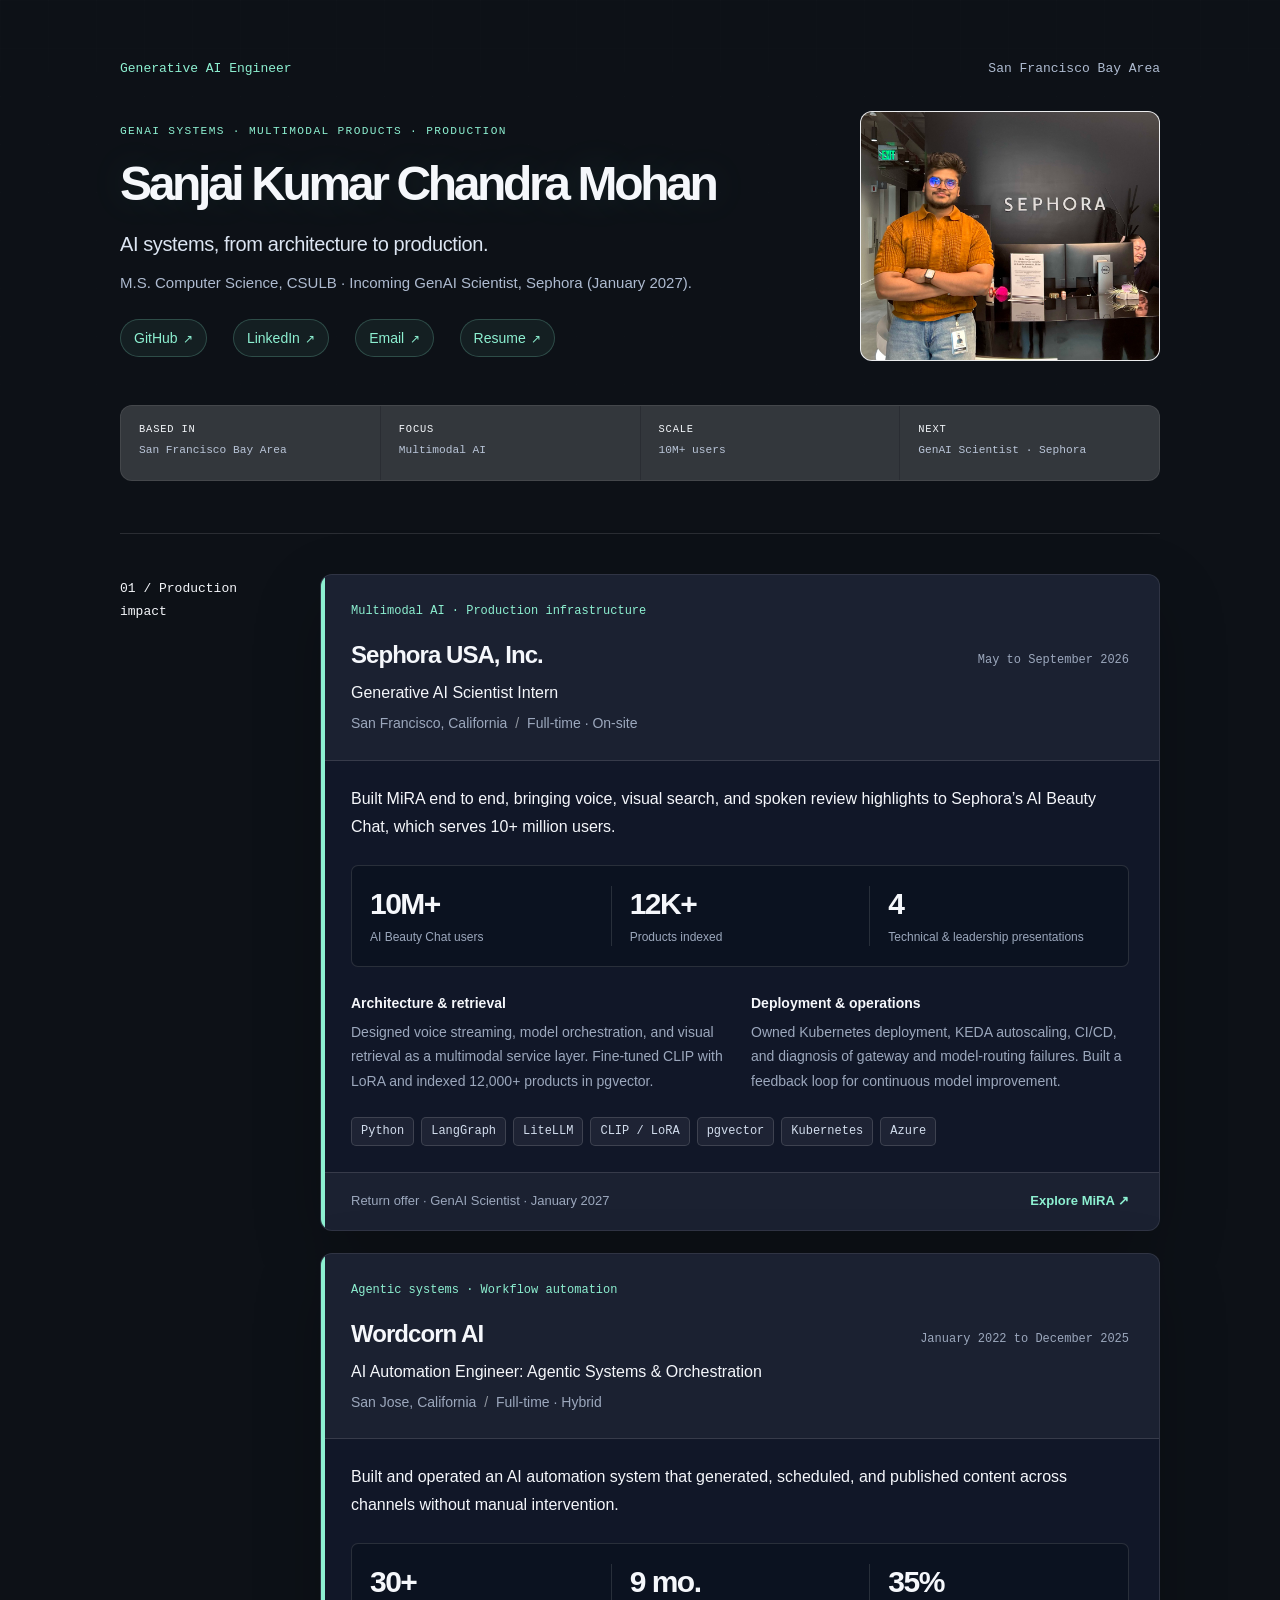
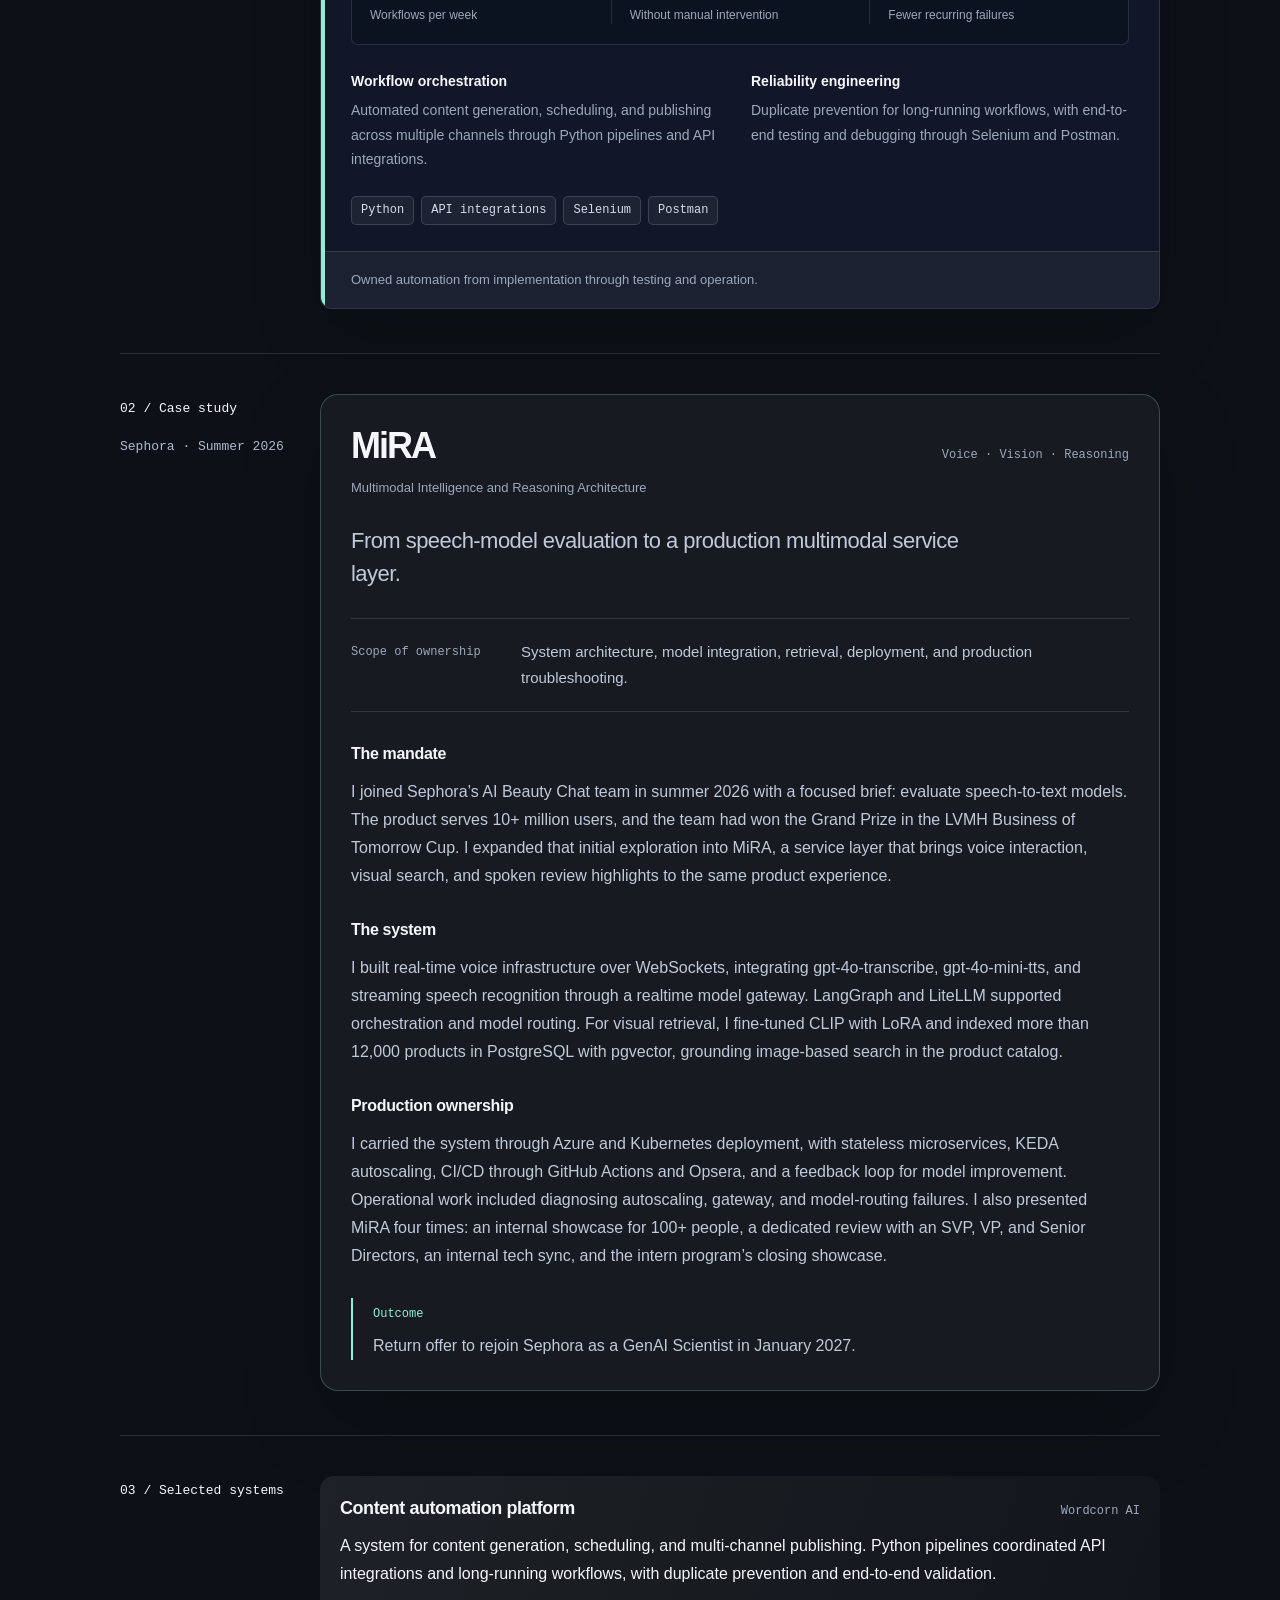
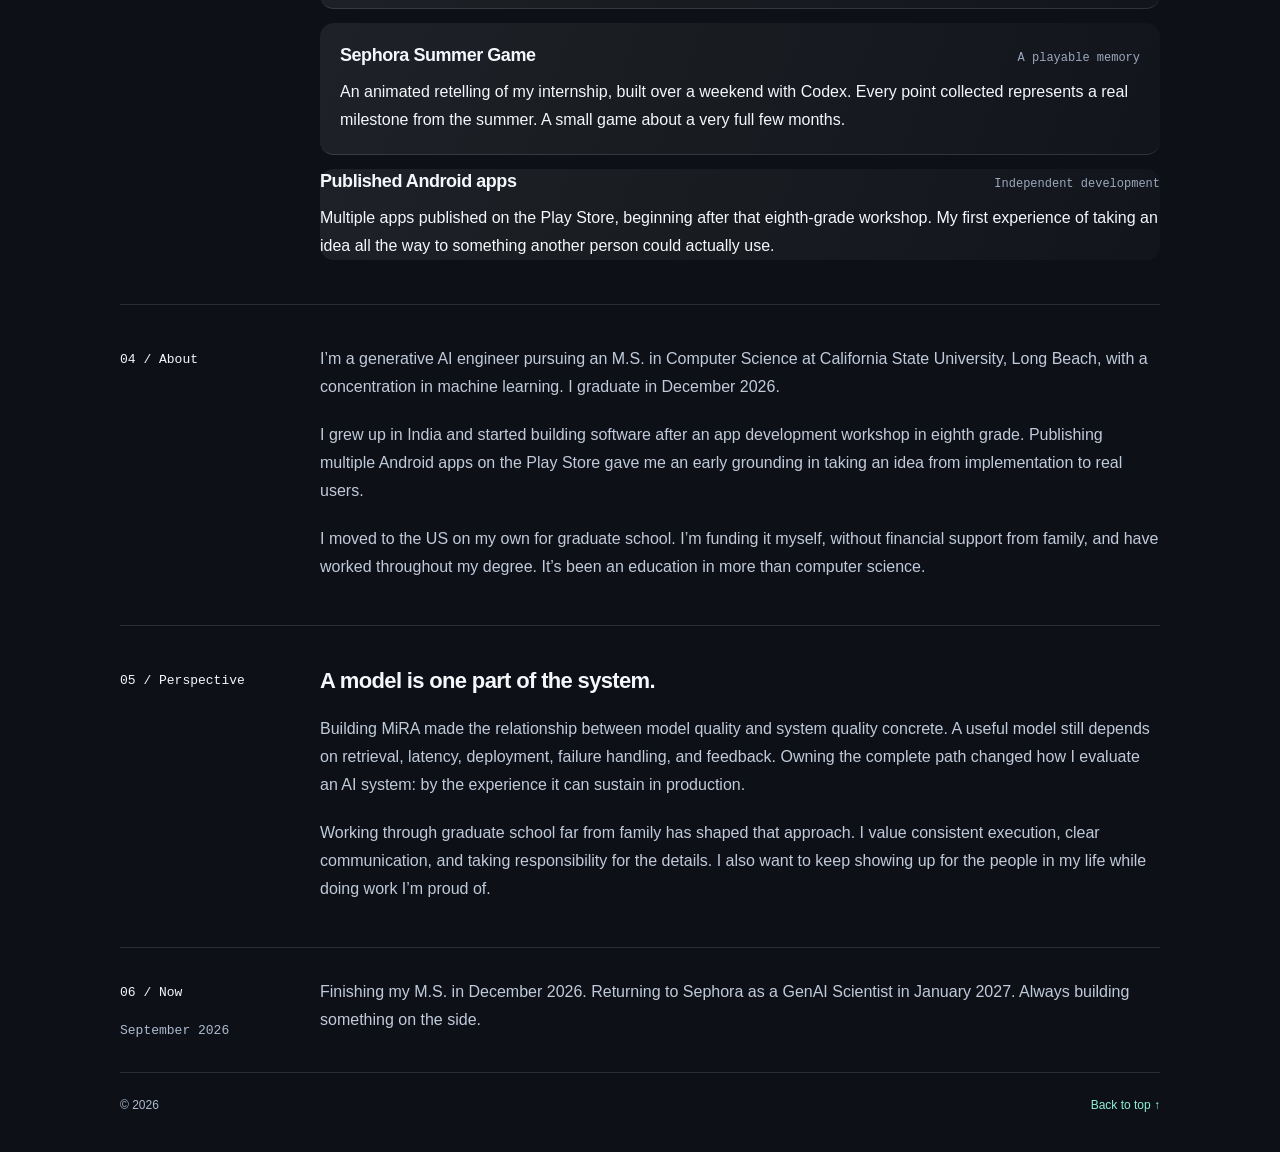
==== commit c64d8cea: "Evolve portfolio into Silicon Valley AI profile" ====
--- a/index.html
+++ b/index.html
@@ -1,2 +1,2 @@
-<!DOCTYPE html><html lang="en"><head><meta charSet="utf-8"/><meta name="viewport" content="width=device-width, initial-scale=1"/><link rel="stylesheet" href="/_next/static/css/index.DaVSgqHF.css" data-rsc-css-href="/_next/static/css/index.DaVSgqHF.css" data-precedence="vite-rsc/importer-resources"/><link rel="modulepreload" fetchPriority="low" href="/_next/static/chunks/index-CiOLi0Ey.js"/><script src="/_next/static/chunks/rolldown-runtime-C60lm6uB.js" type="module" async=""></script><script src="/_next/static/chunks/framework-D_rUT4EX.js" type="module" async=""></script><link rel="modulepreload" href="/_next/static/chunks/layout-segment-context-Dp0SvyI-.js" crossorigin=""/><title>Sanjai Kumar Chandra Mohan</title><meta name="description" content="Sanjai Kumar Chandra Mohan: GenAI engineer, creator of MiRA at Sephora, and M.S. Computer Science student at CSULB."/><meta property="og:title" content="Sanjai Kumar Chandra Mohan | Generative AI Engineer"/><meta property="og:description" content="Sanjai Kumar Chandra Mohan: GenAI engineer, creator of MiRA at Sephora, and M.S. Computer Science student at CSULB."/><meta property="og:type" content="website"/><meta name="twitter:card" content="summary"/><meta name="twitter:title" content="Sanjai Kumar Chandra Mohan | Generative AI Engineer"/><meta name="twitter:description" content="Sanjai Kumar Chandra Mohan: GenAI engineer, creator of MiRA at Sephora, and M.S. Computer Science student at CSULB."/><link rel="icon" href="/favicon.svg"/><script>Object.assign(((self[Symbol.for("vinext.navigationRuntime")]??={bootstrap:{routeManifest:null},functions:{}}).bootstrap.rsc??={rsc:[]}),{params:{},nav:{"pathname":"/","searchParams":[]}})</script><link rel="modulepreload" href="/_next/static/chunks/index-CiOLi0Ey.js" />
-</head><body><a class="skip-link" href="#experience">Skip to content</a><div class="page"><header id="top" class="intro"><div class="masthead"><span class="discipline">Generative AI Engineer</span><span>San Francisco Bay Area</span></div><div class="intro-grid"><div class="intro-copy"><h1 class="name-banner"><span class="name-line">Sanjai Kumar</span><span class="name-line"> <!-- -->Chandra Mohan</span></h1><p class="identity">AI systems, from architecture to production.</p><p class="current">M.S. Computer Science, CSULB · Incoming GenAI Scientist, Sephora (January 2027).</p><nav class="contact" aria-label="Contact and profiles"><a href="https://github.com/SanjaiKumar20S115452">GitHub<span aria-hidden="true"> ↗</span></a><a href="https://www.linkedin.com/in/sanjai-kumar-us/">LinkedIn<span aria-hidden="true"> ↗</span></a><a href="mailto:sanjai.c.kumar@gmail.com">Email<span aria-hidden="true"> ↗</span></a><a href="/resume-sanjai-kumar.pdf">Resume<span aria-hidden="true"> ↗</span></a></nav></div><div class="portrait-frame"><img class="portrait" src="/images/sanjai-at-sephora.jpg?v=6" alt="Standing at the Sephora office with the Sephora wordmark visible behind me" width="1200" height="1600" fetchPriority="high"/></div></div></header><main><section class="section experience" id="experience" aria-labelledby="experience-title"><div class="margin"><h2 id="experience-title">01 / Experience</h2></div><div class="experience-list"><div data-slot="card" data-size="default" class="group/card flex flex-col gap-(--card-spacing) overflow-hidden rounded-xl bg-card py-(--card-spacing) text-sm text-card-foreground ring-1 ring-foreground/10 [--card-spacing:--spacing(4)] has-data-[slot=card-footer]:pb-0 has-[&gt;img:first-child]:pt-0 data-[size=sm]:[--card-spacing:--spacing(3)] data-[size=sm]:has-data-[slot=card-footer]:pb-0 *:[img:first-child]:rounded-t-xl *:[img:last-child]:rounded-b-xl experience-card"><article><div class="experience-heading"><p class="experience-category">Multimodal AI · Production infrastructure</p><div class="experience-top"><h3>Sephora USA, Inc.</h3><span class="experience-date">May to September 2026</span></div><p class="experience-role">Generative AI Scientist Intern</p><p class="experience-location">San Francisco, California<span aria-hidden="true"> / </span>Full-time · On-site</p></div><div class="experience-body"><p class="experience-description">Built MiRA end to end, bringing voice, visual search, and spoken review highlights to Sephora’s AI Beauty Chat, which serves 10+ million users.</p><dl class="experience-metrics"><div><dt>AI Beauty Chat users</dt><dd>10M+</dd></div><div><dt>Products indexed</dt><dd>12K+</dd></div><div><dt>Technical &amp; leadership presentations</dt><dd>4</dd></div></dl><div class="experience-contributions"><div><h4>Architecture &amp; retrieval</h4><p>Designed voice streaming, model orchestration, and visual retrieval as a multimodal service layer. Fine-tuned CLIP with LoRA and indexed 12,000+ products in pgvector.</p></div><div><h4>Deployment &amp; operations</h4><p>Owned Kubernetes deployment, KEDA autoscaling, CI/CD, and diagnosis of gateway and model-routing failures. Built a feedback loop for continuous model improvement.</p></div></div><ul class="experience-stack" aria-label="Sephora USA, Inc. technologies"><li><span data-slot="badge" data-variant="outline" class="group/badge inline-flex h-5 w-fit shrink-0 items-center justify-center gap-1 overflow-hidden rounded-4xl border px-2 py-0.5 text-xs font-medium whitespace-nowrap transition-all focus-visible:border-ring focus-visible:ring-[3px] focus-visible:ring-ring/50 has-data-[icon=inline-end]:pr-1.5 has-data-[icon=inline-start]:pl-1.5 aria-invalid:border-destructive aria-invalid:ring-destructive/20 dark:aria-invalid:ring-destructive/40 [&amp;&gt;svg]:pointer-events-none [&amp;&gt;svg]:size-3! border-border text-foreground [a]:hover:bg-muted [a]:hover:text-muted-foreground technology-badge">Python</span></li><li><span data-slot="badge" data-variant="outline" class="group/badge inline-flex h-5 w-fit shrink-0 items-center justify-center gap-1 overflow-hidden rounded-4xl border px-2 py-0.5 text-xs font-medium whitespace-nowrap transition-all focus-visible:border-ring focus-visible:ring-[3px] focus-visible:ring-ring/50 has-data-[icon=inline-end]:pr-1.5 has-data-[icon=inline-start]:pl-1.5 aria-invalid:border-destructive aria-invalid:ring-destructive/20 dark:aria-invalid:ring-destructive/40 [&amp;&gt;svg]:pointer-events-none [&amp;&gt;svg]:size-3! border-border text-foreground [a]:hover:bg-muted [a]:hover:text-muted-foreground technology-badge">LangGraph</span></li><li><span data-slot="badge" data-variant="outline" class="group/badge inline-flex h-5 w-fit shrink-0 items-center justify-center gap-1 overflow-hidden rounded-4xl border px-2 py-0.5 text-xs font-medium whitespace-nowrap transition-all focus-visible:border-ring focus-visible:ring-[3px] focus-visible:ring-ring/50 has-data-[icon=inline-end]:pr-1.5 has-data-[icon=inline-start]:pl-1.5 aria-invalid:border-destructive aria-invalid:ring-destructive/20 dark:aria-invalid:ring-destructive/40 [&amp;&gt;svg]:pointer-events-none [&amp;&gt;svg]:size-3! border-border text-foreground [a]:hover:bg-muted [a]:hover:text-muted-foreground technology-badge">LiteLLM</span></li><li><span data-slot="badge" data-variant="outline" class="group/badge inline-flex h-5 w-fit shrink-0 items-center justify-center gap-1 overflow-hidden rounded-4xl border px-2 py-0.5 text-xs font-medium whitespace-nowrap transition-all focus-visible:border-ring focus-visible:ring-[3px] focus-visible:ring-ring/50 has-data-[icon=inline-end]:pr-1.5 has-data-[icon=inline-start]:pl-1.5 aria-invalid:border-destructive aria-invalid:ring-destructive/20 dark:aria-invalid:ring-destructive/40 [&amp;&gt;svg]:pointer-events-none [&amp;&gt;svg]:size-3! border-border text-foreground [a]:hover:bg-muted [a]:hover:text-muted-foreground technology-badge">CLIP / LoRA</span></li><li><span data-slot="badge" data-variant="outline" class="group/badge inline-flex h-5 w-fit shrink-0 items-center justify-center gap-1 overflow-hidden rounded-4xl border px-2 py-0.5 text-xs font-medium whitespace-nowrap transition-all focus-visible:border-ring focus-visible:ring-[3px] focus-visible:ring-ring/50 has-data-[icon=inline-end]:pr-1.5 has-data-[icon=inline-start]:pl-1.5 aria-invalid:border-destructive aria-invalid:ring-destructive/20 dark:aria-invalid:ring-destructive/40 [&amp;&gt;svg]:pointer-events-none [&amp;&gt;svg]:size-3! border-border text-foreground [a]:hover:bg-muted [a]:hover:text-muted-foreground technology-badge">pgvector</span></li><li><span data-slot="badge" data-variant="outline" class="group/badge inline-flex h-5 w-fit shrink-0 items-center justify-center gap-1 overflow-hidden rounded-4xl border px-2 py-0.5 text-xs font-medium whitespace-nowrap transition-all focus-visible:border-ring focus-visible:ring-[3px] focus-visible:ring-ring/50 has-data-[icon=inline-end]:pr-1.5 has-data-[icon=inline-start]:pl-1.5 aria-invalid:border-destructive aria-invalid:ring-destructive/20 dark:aria-invalid:ring-destructive/40 [&amp;&gt;svg]:pointer-events-none [&amp;&gt;svg]:size-3! border-border text-foreground [a]:hover:bg-muted [a]:hover:text-muted-foreground technology-badge">Kubernetes</span></li><li><span data-slot="badge" data-variant="outline" class="group/badge inline-flex h-5 w-fit shrink-0 items-center justify-center gap-1 overflow-hidden rounded-4xl border px-2 py-0.5 text-xs font-medium whitespace-nowrap transition-all focus-visible:border-ring focus-visible:ring-[3px] focus-visible:ring-ring/50 has-data-[icon=inline-end]:pr-1.5 has-data-[icon=inline-start]:pl-1.5 aria-invalid:border-destructive aria-invalid:ring-destructive/20 dark:aria-invalid:ring-destructive/40 [&amp;&gt;svg]:pointer-events-none [&amp;&gt;svg]:size-3! border-border text-foreground [a]:hover:bg-muted [a]:hover:text-muted-foreground technology-badge">Azure</span></li></ul></div><div class="experience-footer"><p>Return offer · GenAI Scientist · January 2027</p><a href="#mira">Explore MiRA<span aria-hidden="true"> ↗</span></a></div></article></div><div data-slot="card" data-size="default" class="group/card flex flex-col gap-(--card-spacing) overflow-hidden rounded-xl bg-card py-(--card-spacing) text-sm text-card-foreground ring-1 ring-foreground/10 [--card-spacing:--spacing(4)] has-data-[slot=card-footer]:pb-0 has-[&gt;img:first-child]:pt-0 data-[size=sm]:[--card-spacing:--spacing(3)] data-[size=sm]:has-data-[slot=card-footer]:pb-0 *:[img:first-child]:rounded-t-xl *:[img:last-child]:rounded-b-xl experience-card"><article><div class="experience-heading"><p class="experience-category">Agentic systems · Workflow automation</p><div class="experience-top"><h3>Wordcorn AI</h3><span class="experience-date">January 2022 to December 2025</span></div><p class="experience-role">AI Automation Engineer: Agentic Systems &amp; Orchestration</p><p class="experience-location">San Jose, California<span aria-hidden="true"> / </span>Full-time · Hybrid</p></div><div class="experience-body"><p class="experience-description">Built and operated an AI automation system that generated, scheduled, and published content across channels without manual intervention.</p><dl class="experience-metrics"><div><dt>Workflows per week</dt><dd>30+</dd></div><div><dt>Without manual intervention</dt><dd>9 mo.</dd></div><div><dt>Fewer recurring failures</dt><dd>35%</dd></div></dl><div class="experience-contributions"><div><h4>Workflow orchestration</h4><p>Automated content generation, scheduling, and publishing across multiple channels through Python pipelines and API integrations.</p></div><div><h4>Reliability engineering</h4><p>Duplicate prevention for long-running workflows, with end-to-end testing and debugging through Selenium and Postman.</p></div></div><ul class="experience-stack" aria-label="Wordcorn AI technologies"><li><span data-slot="badge" data-variant="outline" class="group/badge inline-flex h-5 w-fit shrink-0 items-center justify-center gap-1 overflow-hidden rounded-4xl border px-2 py-0.5 text-xs font-medium whitespace-nowrap transition-all focus-visible:border-ring focus-visible:ring-[3px] focus-visible:ring-ring/50 has-data-[icon=inline-end]:pr-1.5 has-data-[icon=inline-start]:pl-1.5 aria-invalid:border-destructive aria-invalid:ring-destructive/20 dark:aria-invalid:ring-destructive/40 [&amp;&gt;svg]:pointer-events-none [&amp;&gt;svg]:size-3! border-border text-foreground [a]:hover:bg-muted [a]:hover:text-muted-foreground technology-badge">Python</span></li><li><span data-slot="badge" data-variant="outline" class="group/badge inline-flex h-5 w-fit shrink-0 items-center justify-center gap-1 overflow-hidden rounded-4xl border px-2 py-0.5 text-xs font-medium whitespace-nowrap transition-all focus-visible:border-ring focus-visible:ring-[3px] focus-visible:ring-ring/50 has-data-[icon=inline-end]:pr-1.5 has-data-[icon=inline-start]:pl-1.5 aria-invalid:border-destructive aria-invalid:ring-destructive/20 dark:aria-invalid:ring-destructive/40 [&amp;&gt;svg]:pointer-events-none [&amp;&gt;svg]:size-3! border-border text-foreground [a]:hover:bg-muted [a]:hover:text-muted-foreground technology-badge">API integrations</span></li><li><span data-slot="badge" data-variant="outline" class="group/badge inline-flex h-5 w-fit shrink-0 items-center justify-center gap-1 overflow-hidden rounded-4xl border px-2 py-0.5 text-xs font-medium whitespace-nowrap transition-all focus-visible:border-ring focus-visible:ring-[3px] focus-visible:ring-ring/50 has-data-[icon=inline-end]:pr-1.5 has-data-[icon=inline-start]:pl-1.5 aria-invalid:border-destructive aria-invalid:ring-destructive/20 dark:aria-invalid:ring-destructive/40 [&amp;&gt;svg]:pointer-events-none [&amp;&gt;svg]:size-3! border-border text-foreground [a]:hover:bg-muted [a]:hover:text-muted-foreground technology-badge">Selenium</span></li><li><span data-slot="badge" data-variant="outline" class="group/badge inline-flex h-5 w-fit shrink-0 items-center justify-center gap-1 overflow-hidden rounded-4xl border px-2 py-0.5 text-xs font-medium whitespace-nowrap transition-all focus-visible:border-ring focus-visible:ring-[3px] focus-visible:ring-ring/50 has-data-[icon=inline-end]:pr-1.5 has-data-[icon=inline-start]:pl-1.5 aria-invalid:border-destructive aria-invalid:ring-destructive/20 dark:aria-invalid:ring-destructive/40 [&amp;&gt;svg]:pointer-events-none [&amp;&gt;svg]:size-3! border-border text-foreground [a]:hover:bg-muted [a]:hover:text-muted-foreground technology-badge">Postman</span></li></ul></div><div class="experience-footer"><p>Owned automation from implementation through testing and operation.</p></div></article></div></div></section><section class="section feature" id="mira" aria-labelledby="mira-title"><div class="margin"><h2 id="mira-title">02 / Case study</h2><p>Sephora · Summer 2026</p></div><article class="prose"><div class="project-heading"><h3>MiRA</h3><span class="eyebrow">Voice · Vision · Reasoning</span></div><p class="expansion">Multimodal Intelligence and Reasoning Architecture</p><p class="lede">From speech-model evaluation to a production multimodal service layer.</p><div class="case-scope"><span class="eyebrow">Scope of ownership</span><p>System architecture, model integration, retrieval, deployment, and production troubleshooting.</p></div><div class="case-chapters"><section><h4>The mandate</h4><p>I joined Sephora’s AI Beauty Chat team in summer 2026 with a focused brief: evaluate speech-to-text models. The product serves 10+ million users, and the team had won the Grand Prize in the LVMH Business of Tomorrow Cup. I expanded that initial exploration into MiRA, a service layer that brings voice interaction, visual search, and spoken review highlights to the same product experience.</p></section><section><h4>The system</h4><p>I built real-time voice infrastructure over WebSockets, integrating gpt-4o-transcribe, gpt-4o-mini-tts, and streaming speech recognition through a realtime model gateway. LangGraph and LiteLLM supported orchestration and model routing. For visual retrieval, I fine-tuned CLIP with LoRA and indexed more than 12,000 products in PostgreSQL with pgvector, grounding image-based search in the product catalog.</p></section><section><h4>Production ownership</h4><p>I carried the system through Azure and Kubernetes deployment, with stateless microservices, KEDA autoscaling, CI/CD through GitHub Actions and Opsera, and a feedback loop for model improvement. Operational work included diagnosing autoscaling, gateway, and model-routing failures. I also presented MiRA four times: an internal showcase for 100+ people, a dedicated review with an SVP, VP, and Senior Directors, an internal tech sync, and the intern program’s closing showcase.</p></section></div><aside class="outcome"><span class="eyebrow">Outcome</span><p>Return offer to rejoin Sephora as a GenAI Scientist in January 2027.</p></aside></article></section><section class="section" id="projects" aria-labelledby="projects-title"><div class="margin"><h2 id="projects-title">03 / Other work</h2></div><div><article class="project"><div class="project-top"><h3>Content automation platform</h3><span class="eyebrow">Wordcorn AI</span></div><p>A system for content generation, scheduling, and multi-channel publishing. Python pipelines coordinated API integrations and long-running workflows, with duplicate prevention and end-to-end validation.</p></article><article class="project"><div class="project-top"><h3>Sephora Summer Game</h3><span class="eyebrow">A playable memory</span></div><p>An animated retelling of my internship, built over a weekend with Codex. Every point collected represents a real milestone from the summer. A small game about a very full few months.</p></article><article class="project"><div class="project-top"><h3>Published Android apps</h3><span class="eyebrow">Independent development</span></div><p>Multiple apps published on the Play Store, beginning after that eighth-grade workshop. My first experience of taking an idea all the way to something another person could actually use.</p></article></div></section><section class="section" id="about" aria-labelledby="about-title"><div class="margin"><h2 id="about-title">04 / About</h2></div><div class="prose"><p>I’m a generative AI engineer pursuing an M.S. in Computer Science at California State University, Long Beach, with a concentration in machine learning. I graduate in December 2026.</p><p>I grew up in India and started building software after an app development workshop in eighth grade. Publishing multiple Android apps on the Play Store gave me an early grounding in taking an idea from implementation to real users.</p><p>I moved to the US on my own for graduate school. I’m funding it myself, without financial support from family, and have worked throughout my degree. It’s been an education in more than computer science.</p></div></section><section class="section" id="reflection" aria-labelledby="reflection-title"><div class="margin"><h2 id="reflection-title">05 / Perspective</h2></div><div class="prose"><h3 class="note-title">A model is one part of the system.</h3><p>Building MiRA made the relationship between model quality and system quality concrete. A useful model still depends on retrieval, latency, deployment, failure handling, and feedback. Owning the complete path changed how I evaluate an AI system: by the experience it can sustain in production.</p><p>Working through graduate school far from family has shaped that approach. I value consistent execution, clear communication, and taking responsibility for the details. I also want to keep showing up for the people in my life while doing work I’m proud of.</p></div></section><section class="section now" id="now" aria-labelledby="now-title"><div class="margin"><h2 id="now-title">06 / Now</h2><p>September 2026</p></div><div class="prose"><p>Finishing my M.S. in December 2026. Returning to Sephora as a GenAI Scientist in January 2027. Always building something on the side.</p></div></section></main><footer><span>© 2026</span><a href="#top">Back to top ↑</a></footer></div><script type="module" src="/_next/static/chunks/index-CiOLi0Ey.js" id="_R_" async=""></script><script>((self[Symbol.for("vinext.navigationRuntime")]??={bootstrap:{routeManifest:null},functions:{}}).bootstrap.rsc??={rsc:[]}).rsc.push("0:{\"page:/\":\"$L1\",\"layout:/\":\"$L2\",\"route:/\":\"$L3\",\"__route\":\"route:/\",\"__interceptionContext\":null,\"__layoutIds\":[\"layout:/\"],\"__rootLayout\":\"/\",\"__bfcacheSegmentIdentities\":{\"layout:/\":\"[\\\"layout\\\",\\\"layout:/\\\",\\\"root-boundary:/\\\",\\\"\\\"]\",\"page:/\":\"[\\\"page\\\",\\\"page:/\\\",\\\"root-boundary:/\\\",\\\"\\\"]\"},\"__srcPage\":[\"page\"],\"__layoutFlags\":{\"layout:/\":\"s\"},\"__artifactCompatibility\":{\"schemaVersion\":1,\"graphVersion\":\"app-route-graph:1177fd80f83fa7b0\",\"deploymentVersion\":\"6a9d2804-8cb2-4ab8-a7fc-b4e4be64ae80\",\"appElementsSchemaVersion\":1,\"rscPayloadSchemaVersion\":1,\"rootBoundaryId\":\"/\",\"renderEpoch\":null}}\n")</script><script>((self[Symbol.for("vinext.navigationRuntime")]??={bootstrap:{routeManifest:null},functions:{}}).bootstrap.rsc??={rsc:[]}).rsc.push("4:I[\"8c0f216c4604\",[],\"Children\",1]\n")</script><script>((self[Symbol.for("vinext.navigationRuntime")]??={bootstrap:{routeManifest:null},functions:{}}).bootstrap.rsc??={rsc:[]}).rsc.push("5:I[\"593f344dc510\",[],\"GlobalErrorBoundary\",1]\n")</script><script>((self[Symbol.for("vinext.navigationRuntime")]??={bootstrap:{routeManifest:null},functions:{}}).bootstrap.rsc??={rsc:[]}).rsc.push("6:I[\"0b874ad30386\",[],\"default\",1]\n")</script><script>((self[Symbol.for("vinext.navigationRuntime")]??={bootstrap:{routeManifest:null},functions:{}}).bootstrap.rsc??={rsc:[]}).rsc.push("7:I[\"593f344dc510\",[],\"ErrorBoundary\",1]\n")</script><script>((self[Symbol.for("vinext.navigationRuntime")]??={bootstrap:{routeManifest:null},functions:{}}).bootstrap.rsc??={rsc:[]}).rsc.push("8:I[\"15c18cfaeeff\",[],\"LayoutSegmentProvider\",1]\n")</script><script>((self[Symbol.for("vinext.navigationRuntime")]??={bootstrap:{routeManifest:null},functions:{}}).bootstrap.rsc??={rsc:[]}).rsc.push("9:I[\"8c0f216c4604\",[],\"Slot\",1]\n")</script><script>((self[Symbol.for("vinext.navigationRuntime")]??={bootstrap:{routeManifest:null},functions:{}}).bootstrap.rsc??={rsc:[]}).rsc.push("a:I[\"593f344dc510\",[],\"NotFoundBoundary\",1]\n")</script><script>((self[Symbol.for("vinext.navigationRuntime")]??={bootstrap:{routeManifest:null},functions:{}}).bootstrap.rsc??={rsc:[]}).rsc.push("b:I[\"9276801271d6\",[],\"AppRouterScrollTarget\",1]\n")</script><script>((self[Symbol.for("vinext.navigationRuntime")]??={bootstrap:{routeManifest:null},functions:{}}).bootstrap.rsc??={rsc:[]}).rsc.push("c:I[\"593f344dc510\",[],\"RedirectBoundary\",1]\n")</script><script>((self[Symbol.for("vinext.navigationRuntime")]??={bootstrap:{routeManifest:null},functions:{}}).bootstrap.rsc??={rsc:[]}).rsc.push(":HL[\"/_next/static/css/index.DaVSgqHF.css\",\"style\"     ]\n")</script><script>((self[Symbol.for("vinext.navigationRuntime")]??={bootstrap:{routeManifest:null},functions:{}}).bootstrap.rsc??={rsc:[]}).rsc.push("2:[[[\"$\",\"link\",\"css:/_next/static/css/index.DaVSgqHF.css\",{\"rel\":\"stylesheet\",\"precedence\":\"vite-rsc/importer-resources\",\"href\":\"/_next/static/css/index.DaVSgqHF.css\",\"data-rsc-css-href\":\"/_next/static/css/index.DaVSgqHF.css\"}],\"$undefined\"],[\"$\",\"html\",null,{\"lang\":\"en\",\"children\":[\"$\",\"body\",null,{\"children\":[\"$\",\"$L4\",null,{}]}]}]]\n")</script><script>((self[Symbol.for("vinext.navigationRuntime")]??={bootstrap:{routeManifest:null},functions:{}}).bootstrap.rsc??={rsc:[]}).rsc.push("3:[[[\"$\",\"meta\",null,{\"charSet\":\"utf-8\"}],[[\"$\",\"title\",\"0\",{\"children\":\"Sanjai Kumar Chandra Mohan\"}],[\"$\",\"meta\",\"1\",{\"name\":\"description\",\"content\":\"Sanjai Kumar Chandra Mohan: GenAI engineer, creator of MiRA at Sephora, and M.S. Computer Science student at CSULB.\"}],[\"$\",\"meta\",\"2\",{\"property\":\"og:title\",\"content\":\"Sanjai Kumar Chandra Mohan | Generative AI Engineer\"}],[\"$\",\"meta\",\"3\",{\"property\":\"og:description\",\"content\":\"Sanjai Kumar Chandra Mohan: GenAI engineer, creator of MiRA at Sephora, and M.S. Computer Science student at CSULB.\"}],[\"$\",\"meta\",\"4\",{\"property\":\"og:type\",\"content\":\"website\"}],[\"$\",\"meta\",\"5\",{\"name\":\"twitter:card\",\"content\":\"summary\"}],[\"$\",\"meta\",\"6\",{\"name\":\"twitter:title\",\"content\":\"Sanjai Kumar Chandra Mohan | Generative AI Engineer\"}],[\"$\",\"meta\",\"7\",{\"name\":\"twitter:description\",\"content\":\"Sanjai Kumar Chandra Mohan: GenAI engineer, creator of MiRA at Sephora, and M.S. Computer Science student at CSULB.\"}],[\"$\",\"link\",\"8\",{\"data-vinext-streamed-icon\":\"$undefined\",\"rel\":\"icon\",\"href\":\"/favicon.svg\",\"type\":\"$undefined\",\"sizes\":\"$undefined\",\"color\":\"$undefined\",\"media\":\"$undefined\",\"fetchPriority\":\"$undefined\"}]],[[\"$\",\"meta\",\"0\",{\"name\":\"viewport\",\"content\":\"width=device-width, initial-scale=1\"}]]],[\"$\",\"$L5\",null,{\"fallback\":\"$6\",\"children\":[\"$\",\"$L7\",null,{\"fallback\":\"$6\",\"children\":[\"$\",\"$L8\",null,{\"providerId\":\"layout:/\",\"segmentMap\":{\"children\":[]},\"children\":[\"$\",\"$L9\",null,{\"id\":\"layout:/\",\"parallelSlots\":\"$undefined\",\"children\":[\"$\",\"$La\",null,{\"resetKey\":\"\",\"fallback\":[[\"$\",\"title\",null,{\"children\":\"404: This page could not be found.\"}],[\"$\",\"div\",null,{\"style\":{\"fontFamily\":\"system-ui,\\\"Segoe UI\\\",Roboto,Helvetica,Arial,sans-serif,\\\"Apple Color Emoji\\\",\\\"Segoe UI Emoji\\\"\",\"height\":\"100vh\",\"textAlign\":\"center\",\"display\":\"flex\",\"flexDirection\":\"column\",\"alignItems\":\"center\",\"justifyContent\":\"center\"},\"children\":[\"$\",\"div\",null,{\"children\":[[\"$\",\"style\",null,{\"dangerouslySetInnerHTML\":{\"__html\":\"body{color:#000;background:#fff;margin:0}.next-error-h1{border-right:1px solid rgba(0,0,0,.3)}@media (prefers-color-scheme:dark){body{color:#fff;background:#000}.next-error-h1{border-right:1px solid rgba(255,255,255,.3)}}\"}}],[\"$\",\"h1\",null,{\"className\":\"next-error-h1\",\"style\":{\"display\":\"inline-block\",\"margin\":\"0 20px 0 0\",\"padding\":\"0 23px 0 0\",\"fontSize\":24,\"fontWeight\":500,\"verticalAlign\":\"top\",\"lineHeight\":\"49px\"},\"children\":404}],[\"$\",\"div\",null,{\"style\":{\"display\":\"inline-block\"},\"children\":[\"$\",\"h2\",null,{\"style\":{\"fontSize\":14,\"fontWeight\":400,\"lineHeight\":\"49px\",\"margin\":0},\"children\":\"This page could not be found.\"}]}]]}]}]],\"children\":[\"$\",\"$Lb\",null,{\"children\":[\"$\",\"$Lc\",null,{\"children\":[[\"$\",\"$L8\",null,{\"providerId\":\"page:/\",\"segmentMap\":{\"children\":[\"__PAGE__\"]},\"children\":[\"$\",\"$L9\",null,{\"id\":\"page:/\"}]}],null]}]}]}]}]}]}]}],null,null]\n")</script><script>((self[Symbol.for("vinext.navigationRuntime")]??={bootstrap:{routeManifest:null},functions:{}}).bootstrap.rsc??={rsc:[]}).rsc.push(":HL[\"/images/sanjai-at-sephora.jpg?v=6\",\"image\",{\"fetchPriority\":\"high\"}]\n")</script><script>((self[Symbol.for("vinext.navigationRuntime")]??={bootstrap:{routeManifest:null},functions:{}}).bootstrap.rsc??={rsc:[]}).rsc.push("1:[[\"$\",\"a\",null,{\"className\":\"skip-link\",\"href\":\"#experience\",\"children\":\"Skip to content\"}],[\"$\",\"div\",null,{\"className\":\"page\",\"children\":[[\"$\",\"header\",null,{\"id\":\"top\",\"className\":\"intro\",\"children\":[[\"$\",\"div\",null,{\"className\":\"masthead\",\"children\":[[\"$\",\"span\",null,{\"className\":\"discipline\",\"children\":\"Generative AI Engineer\"}],[\"$\",\"span\",null,{\"children\":\"San Francisco Bay Area\"}]]}],[\"$\",\"div\",null,{\"className\":\"intro-grid\",\"children\":[[\"$\",\"div\",null,{\"className\":\"intro-copy\",\"children\":[[\"$\",\"h1\",null,{\"className\":\"name-banner\",\"children\":[[\"$\",\"span\",\"Sanjai Kumar\",{\"className\":\"name-line\",\"children\":[false,\"Sanjai Kumar\"]}],[\"$\",\"span\",\"Chandra Mohan\",{\"className\":\"name-line\",\"children\":[\" \",\"Chandra Mohan\"]}]]}],[\"$\",\"p\",null,{\"className\":\"identity\",\"children\":\"AI systems, from architecture to production.\"}],[\"$\",\"p\",null,{\"className\":\"current\",\"children\":\"M.S. Computer Science, CSULB · Incoming GenAI Scientist, Sephora (January 2027).\"}],[\"$\",\"nav\",null,{\"className\":\"contact\",\"aria-label\":\"Contact and profiles\",\"children\":[[\"$\",\"a\",\"GitHub\",{\"href\":\"https://github.com/SanjaiKumar20S115452\",\"children\":[\"GitHub\",[\"$\",\"span\",null,{\"aria-hidden\":\"true\",\"children\":\" ↗\"}]]}],[\"$\",\"a\",\"LinkedIn\",{\"href\":\"https://www.linkedin.com/in/sanjai-kumar-us/\",\"children\":[\"LinkedIn\",[\"$\",\"span\",null,{\"aria-hidden\":\"true\",\"children\":\" ↗\"}]]}],[\"$\",\"a\",\"Email\",{\"href\":\"mailto:sanjai.c.kumar@gmail.com\",\"children\":[\"Email\",[\"$\",\"span\",null,{\"aria-hidden\":\"true\",\"children\":\" ↗\"}]]}],[\"$\",\"a\",\"Resume\",{\"href\":\"/resume-sanjai-kumar.pdf\",\"children\":[\"Resume\",[\"$\",\"span\",null,{\"aria-hidden\":\"true\",\"children\":\" ↗\"}]]}]]}]]}],[\"$\",\"div\",null,{\"className\":\"portrait-frame\",\"children\":[\"$\",\"img\",null,{\"className\":\"portrait\",\"src\":\"/images/sanjai-at-sephora.jpg?v=6\",\"alt\":\"Standing at the Sephora office with the Sephora wordmark visible behind me\",\"width\":1200,\"height\":1600,\"fetchPriority\":\"high\"}]}]]}]]}],[\"$\",\"main\",null,{\"children\":[[\"$\",\"section\",null,{\"className\":\"section experience\",\"id\":\"experience\",\"aria-labelledby\":\"experience-title\",\"children\":[[\"$\",\"div\",null,{\"className\":\"margin\",\"children\":[\"$\",\"h2\",null,{\"id\":\"experience-title\",\"children\":\"01 / Experience\"}]}],[\"$\",\"div\",null,{\"className\":\"experience-list\",\"children\":[[\"$\",\"div\",\"Sephora USA, Inc.\",{\"data-slot\":\"card\",\"data-size\":\"default\",\"className\":\"group/card flex flex-col gap-(--card-spacing) overflow-hidden rounded-xl bg-card py-(--card-spacing) text-sm text-card-foreground ring-1 ring-foreground/10 [--card-spacing:--spacing(4)] has-data-[slot=card-footer]:pb-0 has-[\u003eimg:first-child]:pt-0 data-[size=sm]:[--card-spacing:--spacing(3)] data-[size=sm]:has-data-[slot=card-footer]:pb-0 *:[img:first-child]:rounded-t-xl *:[img:last-child]:rounded-b-xl experience-card\",\"children\":[\"$\",\"article\",null,{\"children\":[[\"$\",\"div\",null,{\"className\":\"experience-heading\",\"children\":[[\"$\",\"p\",null,{\"className\":\"experience-category\",\"children\":\"Multimodal AI · Production infrastructure\"}],[\"$\",\"div\",null,{\"className\":\"experience-top\",\"children\":[[\"$\",\"h3\",null,{\"children\":\"Sephora USA, Inc.\"}],[\"$\",\"span\",null,{\"className\":\"experience-date\",\"children\":\"May to September 2026\"}]]}],[\"$\",\"p\",null,{\"className\":\"experience-role\",\"children\":\"Generative AI Scientist Intern\"}],[\"$\",\"p\",null,{\"className\":\"experience-location\",\"children\":[\"San Francisco, California\",[\"$\",\"span\",null,{\"aria-hidden\":\"true\",\"children\":\" / \"}],\"Full-time · On-site\"]}]]}],[\"$\",\"div\",null,{\"className\":\"experience-body\",\"children\":[[\"$\",\"p\",null,{\"className\":\"experience-description\",\"children\":\"Built MiRA end to end, bringing voice, visual search, and spoken review highlights to Sephora’s AI Beauty Chat, which serves 10+ million users.\"}],[\"$\",\"dl\",null,{\"className\":\"experience-metrics\",\"children\":[[\"$\",\"div\",\"AI Beauty Chat users\",{\"children\":[[\"$\",\"dt\",null,{\"children\":\"AI Beauty Chat users\"}],[\"$\",\"dd\",null,{\"children\":\"10M+\"}]]}],[\"$\",\"div\",\"Products indexed\",{\"children\":[[\"$\",\"dt\",null,{\"children\":\"Products indexed\"}],[\"$\",\"dd\",null,{\"children\":\"12K+\"}]]}],[\"$\",\"div\",\"Technical \u0026 leadership presentations\",{\"children\":[[\"$\",\"dt\",null,{\"children\":\"Technical \u0026 leadership presentations\"}],[\"$\",\"dd\",null,{\"children\":\"4\"}]]}]]}],[\"$\",\"div\",null,{\"className\":\"experience-contributions\",\"children\":[[\"$\",\"div\",\"Architecture \u0026 retrieval\",{\"children\":[[\"$\",\"h4\",null,{\"children\":\"Architecture \u0026 retrieval\"}],\"$Ld\"]}],\"$Le\"]}],\"$Lf\"]}],\"$L10\"]}]}],\"$L11\"]}]]}],\"$L12\",\"$L13\",\"$L14\",\"$L15\",\"$L16\"]}],\"$L17\"]}]]\n")</script><script>((self[Symbol.for("vinext.navigationRuntime")]??={bootstrap:{routeManifest:null},functions:{}}).bootstrap.rsc??={rsc:[]}).rsc.push("d:[\"$\",\"p\",null,{\"children\":\"Designed voice streaming, model orchestration, and visual retrieval as a multimodal service layer. Fine-tuned CLIP with LoRA and indexed 12,000+ products in pgvector.\"}]\n")</script><script>((self[Symbol.for("vinext.navigationRuntime")]??={bootstrap:{routeManifest:null},functions:{}}).bootstrap.rsc??={rsc:[]}).rsc.push("e:[\"$\",\"div\",\"Deployment \u0026 operations\",{\"children\":[[\"$\",\"h4\",null,{\"children\":\"Deployment \u0026 operations\"}],[\"$\",\"p\",null,{\"children\":\"Owned Kubernetes deployment, KEDA autoscaling, CI/CD, and diagnosis of gateway and model-routing failures. Built a feedback loop for continuous model improvement.\"}]]}]\n")</script><script>((self[Symbol.for("vinext.navigationRuntime")]??={bootstrap:{routeManifest:null},functions:{}}).bootstrap.rsc??={rsc:[]}).rsc.push("f:[\"$\",\"ul\",null,{\"className\":\"experience-stack\",\"aria-label\":\"Sephora USA, Inc. technologies\",\"children\":[[\"$\",\"li\",\"Python\",{\"children\":[\"$\",\"span\",null,{\"data-slot\":\"badge\",\"data-variant\":\"outline\",\"className\":\"group/badge inline-flex h-5 w-fit shrink-0 items-center justify-center gap-1 overflow-hidden rounded-4xl border px-2 py-0.5 text-xs font-medium whitespace-nowrap transition-all focus-visible:border-ring focus-visible:ring-[3px] focus-visible:ring-ring/50 has-data-[icon=inline-end]:pr-1.5 has-data-[icon=inline-start]:pl-1.5 aria-invalid:border-destructive aria-invalid:ring-destructive/20 dark:aria-invalid:ring-destructive/40 [\u0026\u003esvg]:pointer-events-none [\u0026\u003esvg]:size-3! border-border text-foreground [a]:hover:bg-muted [a]:hover:text-muted-foreground technology-badge\",\"children\":\"Python\"}]}],[\"$\",\"li\",\"LangGraph\",{\"children\":[\"$\",\"span\",null,{\"data-slot\":\"badge\",\"data-variant\":\"outline\",\"className\":\"group/badge inline-flex h-5 w-fit shrink-0 items-center justify-center gap-1 overflow-hidden rounded-4xl border px-2 py-0.5 text-xs font-medium whitespace-nowrap transition-all focus-visible:border-ring focus-visible:ring-[3px] focus-visible:ring-ring/50 has-data-[icon=inline-end]:pr-1.5 has-data-[icon=inline-start]:pl-1.5 aria-invalid:border-destructive aria-invalid:ring-destructive/20 dark:aria-invalid:ring-destructive/40 [\u0026\u003esvg]:pointer-events-none [\u0026\u003esvg]:size-3! border-border text-foreground [a]:hover:bg-muted [a]:hover:text-muted-foreground technology-badge\",\"children\":\"LangGraph\"}]}],[\"$\",\"li\",\"LiteLLM\",{\"children\":[\"$\",\"span\",null,{\"data-slot\":\"badge\",\"data-variant\":\"outline\",\"className\":\"group/badge inline-flex h-5 w-fit shrink-0 items-center justify-center gap-1 overflow-hidden rounded-4xl border px-2 py-0.5 text-xs font-medium whitespace-nowrap transition-all focus-visible:border-ring focus-visible:ring-[3px] focus-visible:ring-ring/50 has-data-[icon=inline-end]:pr-1.5 has-data-[icon=inline-start]:pl-1.5 aria-invalid:border-destructive aria-invalid:ring-destructive/20 dark:aria-invalid:ring-destructive/40 [\u0026\u003esvg]:pointer-events-none [\u0026\u003esvg]:size-3! border-border text-foreground [a]:hover:bg-muted [a]:hover:text-muted-foreground technology-badge\",\"children\":\"LiteLLM\"}]}],[\"$\",\"li\",\"CLIP / LoRA\",{\"children\":[\"$\",\"span\",null,{\"data-slot\":\"badge\",\"data-variant\":\"outline\",\"className\":\"group/badge inline-flex h-5 w-fit shrink-0 items-center justify-center gap-1 overflow-hidden rounded-4xl border px-2 py-0.5 text-xs font-medium whitespace-nowrap transition-all focus-visible:border-ring focus-visible:ring-[3px] focus-visible:ring-ring/50 has-data-[icon=inline-end]:pr-1.5 has-data-[icon=inline-start]:pl-1.5 aria-invalid:border-destructive aria-invalid:ring-destructive/20 dark:aria-invalid:ring-destructive/40 [\u0026\u003esvg]:pointer-events-none [\u0026\u003esvg]:size-3! border-border text-foreground [a]:hover:bg-muted [a]:hover:text-muted-foreground technology-badge\",\"children\":\"CLIP / LoRA\"}]}],[\"$\",\"li\",\"pgvector\",{\"children\":[\"$\",\"span\",null,{\"data-slot\":\"badge\",\"data-variant\":\"outline\",\"className\":\"group/badge inline-flex h-5 w-fit shrink-0 items-center justify-center gap-1 overflow-hidden rounded-4xl border px-2 py-0.5 text-xs font-medium whitespace-nowrap transition-all focus-visible:border-ring focus-visible:ring-[3px] focus-visible:ring-ring/50 has-data-[icon=inline-end]:pr-1.5 has-data-[icon=inline-start]:pl-1.5 aria-invalid:border-destructive aria-invalid:ring-destructive/20 dark:aria-invalid:ring-destructive/40 [\u0026\u003esvg]:pointer-events-none [\u0026\u003esvg]:size-3! border-border text-foreground [a]:hover:bg-muted [a]:hover:text-muted-foreground technology-badge\",\"children\":\"pgvector\"}]}],\"$L18\",\"$L19\"]}]\n")</script><script>((self[Symbol.for("vinext.navigationRuntime")]??={bootstrap:{routeManifest:null},functions:{}}).bootstrap.rsc??={rsc:[]}).rsc.push("10:[\"$\",\"div\",null,{\"className\":\"experience-footer\",\"children\":[[\"$\",\"p\",null,{\"children\":\"Return offer · GenAI Scientist · January 2027\"}],[\"$\",\"a\",null,{\"href\":\"#mira\",\"children\":[\"Explore MiRA\",[\"$\",\"span\",null,{\"aria-hidden\":\"true\",\"children\":\" ↗\"}]]}]]}]\n")</script><script>((self[Symbol.for("vinext.navigationRuntime")]??={bootstrap:{routeManifest:null},functions:{}}).bootstrap.rsc??={rsc:[]}).rsc.push("11:[\"$\",\"div\",\"Wordcorn AI\",{\"data-slot\":\"card\",\"data-size\":\"default\",\"className\":\"group/card flex flex-col gap-(--card-spacing) overflow-hidden rounded-xl bg-card py-(--card-spacing) text-sm text-card-foreground ring-1 ring-foreground/10 [--card-spacing:--spacing(4)] has-data-[slot=card-footer]:pb-0 has-[\u003eimg:first-child]:pt-0 data-[size=sm]:[--card-spacing:--spacing(3)] data-[size=sm]:has-data-[slot=card-footer]:pb-0 *:[img:first-child]:rounded-t-xl *:[img:last-child]:rounded-b-xl experience-card\",\"children\":[\"$\",\"article\",null,{\"children\":[[\"$\",\"div\",null,{\"className\":\"experience-heading\",\"children\":[[\"$\",\"p\",null,{\"className\":\"experience-category\",\"children\":\"Agentic systems · Workflow automation\"}],[\"$\",\"div\",null,{\"className\":\"experience-top\",\"children\":[[\"$\",\"h3\",null,{\"children\":\"Wordcorn AI\"}],[\"$\",\"span\",null,{\"className\":\"experience-date\",\"children\":\"January 2022 to December 2025\"}]]}],[\"$\",\"p\",null,{\"className\":\"experience-role\",\"children\":\"AI Automation Engineer: Agentic Systems \u0026 Orchestration\"}],[\"$\",\"p\",null,{\"className\":\"experience-location\",\"children\":[\"San Jose, California\",[\"$\",\"span\",null,{\"aria-hidden\":\"true\",\"children\":\" / \"}],\"Full-time · Hybrid\"]}]]}],[\"$\",\"div\",null,{\"className\":\"experience-body\",\"children\":[[\"$\",\"p\",null,{\"className\":\"experience-description\",\"children\":\"Built and operated an AI automation system that generated, scheduled, and published content across channels without manual intervention.\"}],[\"$\",\"dl\",null,{\"className\":\"experience-metrics\",\"children\":[[\"$\",\"div\",\"Workflows per week\",{\"children\":[[\"$\",\"dt\",null,{\"children\":\"Workflows per week\"}],[\"$\",\"dd\",null,{\"children\":\"30+\"}]]}],[\"$\",\"div\",\"Without manual intervention\",{\"children\":[[\"$\",\"dt\",null,{\"children\":\"Without manual intervention\"}],[\"$\",\"dd\",null,{\"children\":\"9 mo.\"}]]}],[\"$\",\"div\",\"Fewer recurring failures\",{\"children\":[[\"$\",\"dt\",null,{\"children\":\"Fewer recurring failures\"}],[\"$\",\"dd\",null,{\"children\":\"35%\"}]]}]]}],[\"$\",\"div\",null,{\"className\":\"experience-contributions\",\"children\":[[\"$\",\"div\",\"Workflow orchestration\",{\"children\":[[\"$\",\"h4\",null,{\"children\":\"Workflow orchestration\"}],[\"$\",\"p\",null,{\"children\":\"Automated content generation, scheduling, and publishing across multiple channels through Python pipelines and API integrations.\"}]]}],[\"$\",\"div\",\"Reliability engineering\",{\"children\":[[\"$\",\"h4\",null,{\"children\":\"Reliability engineering\"}],[\"$\",\"p\",null,{\"children\":\"Duplicate prevention for long-running workflows, with end-to-end testing and debugging through Selenium and Postman.\"}]]}]]}],[\"$\",\"ul\",null,{\"className\":\"experience-stack\",\"aria-label\":\"Wordcorn AI technologies\",\"children\":[[\"$\",\"li\",\"Python\",{\"children\":[\"$\",\"span\",null,{\"data-slot\":\"badge\",\"data-variant\":\"outline\",\"className\":\"group/badge inline-flex h-5 w-fit shrink-0 items-center justify-center gap-1 overflow-hidden rounded-4xl border px-2 py-0.5 text-xs font-medium whitespace-nowrap transition-all focus-visible:border-ring focus-visible:ring-[3px] focus-visible:ring-ring/50 has-data-[icon=inline-end]:pr-1.5 has-data-[icon=inline-start]:pl-1.5 aria-invalid:border-destructive aria-invalid:ring-destructive/20 dark:aria-invalid:ring-destructive/40 [\u0026\u003esvg]:pointer-events-none [\u0026\u003esvg]:size-3! border-border text-foreground [a]:hover:bg-muted [a]:hover:text-muted-foreground technology-badge\",\"children\":\"Python\"}]}],[\"$\",\"li\",\"API integrations\",{\"children\":[\"$\",\"span\",null,{\"data-slot\":\"badge\",\"data-variant\":\"outline\",\"className\":\"group/badge inline-flex h-5 w-fit shrink-0 items-center justify-center gap-1 overflow-hidden rounded-4xl border px-2 py-0.5 text-xs font-medium whitespace-nowrap transition-all focus-visible:border-ring focus-visible:ring-[3px] focus-visible:ring-ring/50 has-data-[icon=inline-end]:pr-1.5 has-data-[icon=inline-start]:pl-1.5 aria-invalid:border-destructive aria-invalid:ring-destructive/20 dark:aria-invalid:ring-destructive/40 [\u0026\u003esvg]:pointer-events-none [\u0026\u003esvg]:size-3! border-border text-foreground [a]:hover:bg-muted [a]:hover:text-muted-foreground technology-badge\",\"children\":\"API integrations\"}]}],\"$L1a\",\"$L1b\"]}]]}],\"$L1c\"]}]}]\n")</script><script>((self[Symbol.for("vinext.navigationRuntime")]??={bootstrap:{routeManifest:null},functions:{}}).bootstrap.rsc??={rsc:[]}).rsc.push("12:[\"$\",\"section\",null,{\"className\":\"section feature\",\"id\":\"mira\",\"aria-labelledby\":\"mira-title\",\"children\":[[\"$\",\"div\",null,{\"className\":\"margin\",\"children\":[[\"$\",\"h2\",null,{\"id\":\"mira-title\",\"children\":\"02 / Case study\"}],[\"$\",\"p\",null,{\"children\":\"Sephora · Summer 2026\"}]]}],[\"$\",\"article\",null,{\"className\":\"prose\",\"children\":[[\"$\",\"div\",null,{\"className\":\"project-heading\",\"children\":[[\"$\",\"h3\",null,{\"children\":\"MiRA\"}],[\"$\",\"span\",null,{\"className\":\"eyebrow\",\"children\":\"Voice · Vision · Reasoning\"}]]}],[\"$\",\"p\",null,{\"className\":\"expansion\",\"children\":\"Multimodal Intelligence and Reasoning Architecture\"}],[\"$\",\"p\",null,{\"className\":\"lede\",\"children\":\"From speech-model evaluation to a production multimodal service layer.\"}],[\"$\",\"div\",null,{\"className\":\"case-scope\",\"children\":[[\"$\",\"span\",null,{\"className\":\"eyebrow\",\"children\":\"Scope of ownership\"}],[\"$\",\"p\",null,{\"children\":\"System architecture, model integration, retrieval, deployment, and production troubleshooting.\"}]]}],[\"$\",\"div\",null,{\"className\":\"case-chapters\",\"children\":[[\"$\",\"section\",\"The mandate\",{\"children\":[[\"$\",\"h4\",null,{\"children\":\"The mandate\"}],[\"$\",\"p\",null,{\"children\":\"I joined Sephora’s AI Beauty Chat team in summer 2026 with a focused brief: evaluate speech-to-text models. The product serves 10+ million users, and the team had won the Grand Prize in the LVMH Business of Tomorrow Cup. I expanded that initial exploration into MiRA, a service layer that brings voice interaction, visual search, and spoken review highlights to the same product experience.\"}]]}],[\"$\",\"section\",\"The system\",{\"children\":[[\"$\",\"h4\",null,{\"children\":\"The system\"}],[\"$\",\"p\",null,{\"children\":\"I built real-time voice infrastructure over WebSockets, integrating gpt-4o-transcribe, gpt-4o-mini-tts, and streaming speech recognition through a realtime model gateway. LangGraph and LiteLLM supported orchestration and model routing. For visual retrieval, I fine-tuned CLIP with LoRA and indexed more than 12,000 products in PostgreSQL with pgvector, grounding image-based search in the product catalog.\"}]]}],[\"$\",\"section\",\"Production ownership\",{\"children\":[[\"$\",\"h4\",null,{\"children\":\"Production ownership\"}],[\"$\",\"p\",null,{\"children\":\"I carried the system through Azure and Kubernetes deployment, with stateless microservices, KEDA autoscaling, CI/CD through GitHub Actions and Opsera, and a feedback loop for model improvement. Operational work included diagnosing autoscaling, gateway, and model-routing failures. I also presented MiRA four times: an internal showcase for 100+ people, a dedicated review with an SVP, VP, and Senior Directors, an internal tech sync, and the intern program’s closing showcase.\"}]]}]]}],[\"$\",\"aside\",null,{\"className\":\"outcome\",\"children\":[[\"$\",\"span\",null,{\"className\":\"eyebrow\",\"children\":\"Outcome\"}],[\"$\",\"p\",null,{\"children\":\"Return offer to rejoin Sephora as a GenAI Scientist in January 2027.\"}]]}]]}]]}]\n")</script><script>((self[Symbol.for("vinext.navigationRuntime")]??={bootstrap:{routeManifest:null},functions:{}}).bootstrap.rsc??={rsc:[]}).rsc.push("13:[\"$\",\"section\",null,{\"className\":\"section\",\"id\":\"projects\",\"aria-labelledby\":\"projects-title\",\"children\":[[\"$\",\"div\",null,{\"className\":\"margin\",\"children\":[\"$\",\"h2\",null,{\"id\":\"projects-title\",\"children\":\"03 / Other work\"}]}],[\"$\",\"div\",null,{\"children\":[[\"$\",\"article\",\"Content automation platform\",{\"className\":\"project\",\"children\":[[\"$\",\"div\",null,{\"className\":\"project-top\",\"children\":[[\"$\",\"h3\",null,{\"children\":\"Content automation platform\"}],[\"$\",\"span\",null,{\"className\":\"eyebrow\",\"children\":\"Wordcorn AI\"}]]}],[\"$\",\"p\",null,{\"children\":\"A system for content generation, scheduling, and multi-channel publishing. Python pipelines coordinated API integrations and long-running workflows, with duplicate prevention and end-to-end validation.\"}]]}],[\"$\",\"article\",\"Sephora Summer Game\",{\"className\":\"project\",\"children\":[[\"$\",\"div\",null,{\"className\":\"project-top\",\"children\":[[\"$\",\"h3\",null,{\"children\":\"Sephora Summer Game\"}],[\"$\",\"span\",null,{\"className\":\"eyebrow\",\"children\":\"A playable memory\"}]]}],[\"$\",\"p\",null,{\"children\":\"An animated retelling of my internship, built over a weekend with Codex. Every point collected represents a real milestone from the summer. A small game about a very full few months.\"}]]}],[\"$\",\"article\",\"Published Android apps\",{\"className\":\"project\",\"children\":[[\"$\",\"div\",null,{\"className\":\"project-top\",\"children\":[[\"$\",\"h3\",null,{\"children\":\"Published Android apps\"}],[\"$\",\"span\",null,{\"className\":\"eyebrow\",\"children\":\"Independent development\"}]]}],[\"$\",\"p\",null,{\"children\":\"Multiple apps published on the Play Store, beginning after that eighth-grade workshop. My first experience of taking an idea all the way to something another person could actually use.\"}]]}]]}]]}]\n")</script><script>((self[Symbol.for("vinext.navigationRuntime")]??={bootstrap:{routeManifest:null},functions:{}}).bootstrap.rsc??={rsc:[]}).rsc.push("14:[\"$\",\"section\",null,{\"className\":\"section\",\"id\":\"about\",\"aria-labelledby\":\"about-title\",\"children\":[[\"$\",\"div\",null,{\"className\":\"margin\",\"children\":[\"$\",\"h2\",null,{\"id\":\"about-title\",\"children\":\"04 / About\"}]}],[\"$\",\"div\",null,{\"className\":\"prose\",\"children\":[[\"$\",\"p\",\"I’m a generative AI engineer pursuing an M.S. in Computer Science at California State University, Long Beach, with a concentration in machine learning. I graduate in December 2026.\",{\"children\":\"I’m a generative AI engineer pursuing an M.S. in Computer Science at California State University, Long Beach, with a concentration in machine learning. I graduate in December 2026.\"}],[\"$\",\"p\",\"I grew up in India and started building software after an app development workshop in eighth grade. Publishing multiple Android apps on the Play Store gave me an early grounding in taking an idea from implementation to real users.\",{\"children\":\"I grew up in India and started building software after an app development workshop in eighth grade. Publishing multiple Android apps on the Play Store gave me an early grounding in taking an idea from implementation to real users.\"}],[\"$\",\"p\",\"I moved to the US on my own for graduate school. I’m funding it myself, without financial support from family, and have worked throughout my degree. It’s been an education in more than computer science.\",{\"children\":\"I moved to the US on my own for graduate school. I’m funding it myself, without financial support from family, and have worked throughout my degree. It’s been an education in more than computer science.\"}]]}]]}]\n")</script><script>((self[Symbol.for("vinext.navigationRuntime")]??={bootstrap:{routeManifest:null},functions:{}}).bootstrap.rsc??={rsc:[]}).rsc.push("15:[\"$\",\"section\",null,{\"className\":\"section\",\"id\":\"reflection\",\"aria-labelledby\":\"reflection-title\",\"children\":[[\"$\",\"div\",null,{\"className\":\"margin\",\"children\":[\"$\",\"h2\",null,{\"id\":\"reflection-title\",\"children\":\"05 / Perspective\"}]}],[\"$\",\"div\",null,{\"className\":\"prose\",\"children\":[[\"$\",\"h3\",null,{\"className\":\"note-title\",\"children\":\"A model is one part of the system.\"}],[[\"$\",\"p\",\"Building MiRA made the relationship between model quality and system quality concrete. A useful model still depends on retrieval, latency, deployment, failure handling, and feedback. Owning the complete path changed how I evaluate an AI system: by the experience it can sustain in production.\",{\"children\":\"Building MiRA made the relationship between model quality and system quality concrete. A useful model still depends on retrieval, latency, deployment, failure handling, and feedback. Owning the complete path changed how I evaluate an AI system: by the experience it can sustain in production.\"}],[\"$\",\"p\",\"Working through graduate school far from family has shaped that approach. I value consistent execution, clear communication, and taking responsibility for the details. I also want to keep showing up for the people in my life while doing work I’m proud of.\",{\"children\":\"Working through graduate school far from family has shaped that approach. I value consistent execution, clear communication, and taking responsibility for the details. I also want to keep showing up for the people in my life while doing work I’m proud of.\"}]]]}]]}]\n")</script><script>((self[Symbol.for("vinext.navigationRuntime")]??={bootstrap:{routeManifest:null},functions:{}}).bootstrap.rsc??={rsc:[]}).rsc.push("16:[\"$\",\"section\",null,{\"className\":\"section now\",\"id\":\"now\",\"aria-labelledby\":\"now-title\",\"children\":[[\"$\",\"div\",null,{\"className\":\"margin\",\"children\":[[\"$\",\"h2\",null,{\"id\":\"now-title\",\"children\":\"06 / Now\"}],[\"$\",\"p\",null,{\"children\":\"September 2026\"}]]}],[\"$\",\"div\",null,{\"className\":\"prose\",\"children\":[\"$\",\"p\",null,{\"children\":\"Finishing my M.S. in December 2026. Returning to Sephora as a GenAI Scientist in January 2027. Always building something on the side.\"}]}]]}]\n")</script><script>((self[Symbol.for("vinext.navigationRuntime")]??={bootstrap:{routeManifest:null},functions:{}}).bootstrap.rsc??={rsc:[]}).rsc.push("17:[\"$\",\"footer\",null,{\"children\":[[\"$\",\"span\",null,{\"children\":\"© 2026\"}],[\"$\",\"a\",null,{\"href\":\"#top\",\"children\":\"Back to top ↑\"}]]}]\n")</script><script>((self[Symbol.for("vinext.navigationRuntime")]??={bootstrap:{routeManifest:null},functions:{}}).bootstrap.rsc??={rsc:[]}).rsc.push("18:[\"$\",\"li\",\"Kubernetes\",{\"children\":[\"$\",\"span\",null,{\"data-slot\":\"badge\",\"data-variant\":\"outline\",\"className\":\"group/badge inline-flex h-5 w-fit shrink-0 items-center justify-center gap-1 overflow-hidden rounded-4xl border px-2 py-0.5 text-xs font-medium whitespace-nowrap transition-all focus-visible:border-ring focus-visible:ring-[3px] focus-visible:ring-ring/50 has-data-[icon=inline-end]:pr-1.5 has-data-[icon=inline-start]:pl-1.5 aria-invalid:border-destructive aria-invalid:ring-destructive/20 dark:aria-invalid:ring-destructive/40 [\u0026\u003esvg]:pointer-events-none [\u0026\u003esvg]:size-3! border-border text-foreground [a]:hover:bg-muted [a]:hover:text-muted-foreground technology-badge\",\"children\":\"Kubernetes\"}]}]\n")</script><script>((self[Symbol.for("vinext.navigationRuntime")]??={bootstrap:{routeManifest:null},functions:{}}).bootstrap.rsc??={rsc:[]}).rsc.push("19:[\"$\",\"li\",\"Azure\",{\"children\":[\"$\",\"span\",null,{\"data-slot\":\"badge\",\"data-variant\":\"outline\",\"className\":\"group/badge inline-flex h-5 w-fit shrink-0 items-center justify-center gap-1 overflow-hidden rounded-4xl border px-2 py-0.5 text-xs font-medium whitespace-nowrap transition-all focus-visible:border-ring focus-visible:ring-[3px] focus-visible:ring-ring/50 has-data-[icon=inline-end]:pr-1.5 has-data-[icon=inline-start]:pl-1.5 aria-invalid:border-destructive aria-invalid:ring-destructive/20 dark:aria-invalid:ring-destructive/40 [\u0026\u003esvg]:pointer-events-none [\u0026\u003esvg]:size-3! border-border text-foreground [a]:hover:bg-muted [a]:hover:text-muted-foreground technology-badge\",\"children\":\"Azure\"}]}]\n")</script><script>((self[Symbol.for("vinext.navigationRuntime")]??={bootstrap:{routeManifest:null},functions:{}}).bootstrap.rsc??={rsc:[]}).rsc.push("1a:[\"$\",\"li\",\"Selenium\",{\"children\":[\"$\",\"span\",null,{\"data-slot\":\"badge\",\"data-variant\":\"outline\",\"className\":\"group/badge inline-flex h-5 w-fit shrink-0 items-center justify-center gap-1 overflow-hidden rounded-4xl border px-2 py-0.5 text-xs font-medium whitespace-nowrap transition-all focus-visible:border-ring focus-visible:ring-[3px] focus-visible:ring-ring/50 has-data-[icon=inline-end]:pr-1.5 has-data-[icon=inline-start]:pl-1.5 aria-invalid:border-destructive aria-invalid:ring-destructive/20 dark:aria-invalid:ring-destructive/40 [\u0026\u003esvg]:pointer-events-none [\u0026\u003esvg]:size-3! border-border text-foreground [a]:hover:bg-muted [a]:hover:text-muted-foreground technology-badge\",\"children\":\"Selenium\"}]}]\n")</script><script>((self[Symbol.for("vinext.navigationRuntime")]??={bootstrap:{routeManifest:null},functions:{}}).bootstrap.rsc??={rsc:[]}).rsc.push("1b:[\"$\",\"li\",\"Postman\",{\"children\":[\"$\",\"span\",null,{\"data-slot\":\"badge\",\"data-variant\":\"outline\",\"className\":\"group/badge inline-flex h-5 w-fit shrink-0 items-center justify-center gap-1 overflow-hidden rounded-4xl border px-2 py-0.5 text-xs font-medium whitespace-nowrap transition-all focus-visible:border-ring focus-visible:ring-[3px] focus-visible:ring-ring/50 has-data-[icon=inline-end]:pr-1.5 has-data-[icon=inline-start]:pl-1.5 aria-invalid:border-destructive aria-invalid:ring-destructive/20 dark:aria-invalid:ring-destructive/40 [\u0026\u003esvg]:pointer-events-none [\u0026\u003esvg]:size-3! border-border text-foreground [a]:hover:bg-muted [a]:hover:text-muted-foreground technology-badge\",\"children\":\"Postman\"}]}]\n")</script><script>((self[Symbol.for("vinext.navigationRuntime")]??={bootstrap:{routeManifest:null},functions:{}}).bootstrap.rsc??={rsc:[]}).rsc.push("1c:[\"$\",\"div\",null,{\"className\":\"experience-footer\",\"children\":[[\"$\",\"p\",null,{\"children\":\"Owned automation from implementation through testing and operation.\"}],null]}]\n")</script><script>Object.assign(((self[Symbol.for("vinext.navigationRuntime")]??={bootstrap:{routeManifest:null},functions:{}}).bootstrap.rsc??={rsc:[]}),{"initialCacheKind":"static"});((self[Symbol.for("vinext.navigationRuntime")]??={bootstrap:{routeManifest:null},functions:{}}).bootstrap.rsc??={rsc:[]}).done=true</script></body></html>+<!DOCTYPE html><html lang="en"><head><meta charSet="utf-8"/><meta name="viewport" content="width=device-width, initial-scale=1"/><link rel="stylesheet" href="/_next/static/css/index.sXWZ9OgT.css" data-rsc-css-href="/_next/static/css/index.sXWZ9OgT.css" data-precedence="vite-rsc/importer-resources"/><link rel="modulepreload" fetchPriority="low" href="/_next/static/chunks/index-CE1mpN7q.js"/><script src="/_next/static/chunks/rolldown-runtime-C60lm6uB.js" type="module" async=""></script><script src="/_next/static/chunks/framework-D_rUT4EX.js" type="module" async=""></script><link rel="modulepreload" href="/_next/static/chunks/layout-segment-context-BHKLsYhd.js" crossorigin=""/><title>Sanjai Kumar Chandra Mohan</title><meta name="description" content="Sanjai Kumar Chandra Mohan: GenAI engineer, creator of MiRA at Sephora, and M.S. Computer Science student at CSULB."/><meta property="og:title" content="Sanjai Kumar Chandra Mohan | Generative AI Engineer"/><meta property="og:description" content="Sanjai Kumar Chandra Mohan: GenAI engineer, creator of MiRA at Sephora, and M.S. Computer Science student at CSULB."/><meta property="og:type" content="website"/><meta name="twitter:card" content="summary"/><meta name="twitter:title" content="Sanjai Kumar Chandra Mohan | Generative AI Engineer"/><meta name="twitter:description" content="Sanjai Kumar Chandra Mohan: GenAI engineer, creator of MiRA at Sephora, and M.S. Computer Science student at CSULB."/><link rel="icon" href="/favicon.svg"/><script>Object.assign(((self[Symbol.for("vinext.navigationRuntime")]??={bootstrap:{routeManifest:null},functions:{}}).bootstrap.rsc??={rsc:[]}),{params:{},nav:{"pathname":"/","searchParams":[]}})</script><link rel="modulepreload" href="/_next/static/chunks/index-CE1mpN7q.js" />
+</head><body><a class="skip-link" href="#experience">Skip to content</a><div class="page"><header id="top" class="intro"><div class="masthead"><span class="discipline">Generative AI Engineer</span><span>San Francisco Bay Area</span></div><div class="intro-grid"><div class="intro-copy"><p class="intro-kicker">GENAI SYSTEMS · MULTIMODAL PRODUCTS · PRODUCTION</p><h1 class="name-banner"><span class="name-line">Sanjai Kumar</span><span class="name-line"> <!-- -->Chandra Mohan</span></h1><p class="identity">AI systems, from architecture to production.</p><p class="current">M.S. Computer Science, CSULB · Incoming GenAI Scientist, Sephora (January 2027).</p><nav class="contact" aria-label="Contact and profiles"><a href="https://github.com/SanjaiKumar20S115452">GitHub<span aria-hidden="true"> ↗</span></a><a href="https://www.linkedin.com/in/sanjai-kumar-us/">LinkedIn<span aria-hidden="true"> ↗</span></a><a href="mailto:sanjai.c.kumar@gmail.com">Email<span aria-hidden="true"> ↗</span></a><a href="/resume-sanjai-kumar.pdf">Resume<span aria-hidden="true"> ↗</span></a></nav></div><div class="portrait-frame"><img class="portrait" src="/images/sanjai-at-sephora.jpg?v=7" alt="Standing at the Sephora office with the Sephora wordmark visible behind me" width="1200" height="1600" fetchPriority="high"/></div></div><div class="signal-bar" aria-label="Professional snapshot"><span><b>Based in</b> San Francisco Bay Area</span><span><b>Focus</b> Multimodal AI</span><span><b>Scale</b> 10M+ users</span><span><b>Next</b> GenAI Scientist · Sephora</span></div></header><main><section class="section experience" id="experience" aria-labelledby="experience-title"><div class="margin"><h2 id="experience-title">01 / Production impact</h2></div><div class="experience-list"><div data-slot="card" data-size="default" class="group/card flex flex-col gap-(--card-spacing) overflow-hidden rounded-xl bg-card py-(--card-spacing) text-sm text-card-foreground ring-1 ring-foreground/10 [--card-spacing:--spacing(4)] has-data-[slot=card-footer]:pb-0 has-[&gt;img:first-child]:pt-0 data-[size=sm]:[--card-spacing:--spacing(3)] data-[size=sm]:has-data-[slot=card-footer]:pb-0 *:[img:first-child]:rounded-t-xl *:[img:last-child]:rounded-b-xl experience-card"><article><div class="experience-heading"><p class="experience-category">Multimodal AI · Production infrastructure</p><div class="experience-top"><h3>Sephora USA, Inc.</h3><span class="experience-date">May to September 2026</span></div><p class="experience-role">Generative AI Scientist Intern</p><p class="experience-location">San Francisco, California<span aria-hidden="true"> / </span>Full-time · On-site</p></div><div class="experience-body"><p class="experience-description">Built MiRA end to end, bringing voice, visual search, and spoken review highlights to Sephora’s AI Beauty Chat, which serves 10+ million users.</p><dl class="experience-metrics"><div><dt>AI Beauty Chat users</dt><dd>10M+</dd></div><div><dt>Products indexed</dt><dd>12K+</dd></div><div><dt>Technical &amp; leadership presentations</dt><dd>4</dd></div></dl><div class="experience-contributions"><div><h4>Architecture &amp; retrieval</h4><p>Designed voice streaming, model orchestration, and visual retrieval as a multimodal service layer. Fine-tuned CLIP with LoRA and indexed 12,000+ products in pgvector.</p></div><div><h4>Deployment &amp; operations</h4><p>Owned Kubernetes deployment, KEDA autoscaling, CI/CD, and diagnosis of gateway and model-routing failures. Built a feedback loop for continuous model improvement.</p></div></div><ul class="experience-stack" aria-label="Sephora USA, Inc. technologies"><li><span data-slot="badge" data-variant="outline" class="group/badge inline-flex h-5 w-fit shrink-0 items-center justify-center gap-1 overflow-hidden rounded-4xl border px-2 py-0.5 text-xs font-medium whitespace-nowrap transition-all focus-visible:border-ring focus-visible:ring-[3px] focus-visible:ring-ring/50 has-data-[icon=inline-end]:pr-1.5 has-data-[icon=inline-start]:pl-1.5 aria-invalid:border-destructive aria-invalid:ring-destructive/20 dark:aria-invalid:ring-destructive/40 [&amp;&gt;svg]:pointer-events-none [&amp;&gt;svg]:size-3! border-border text-foreground [a]:hover:bg-muted [a]:hover:text-muted-foreground technology-badge">Python</span></li><li><span data-slot="badge" data-variant="outline" class="group/badge inline-flex h-5 w-fit shrink-0 items-center justify-center gap-1 overflow-hidden rounded-4xl border px-2 py-0.5 text-xs font-medium whitespace-nowrap transition-all focus-visible:border-ring focus-visible:ring-[3px] focus-visible:ring-ring/50 has-data-[icon=inline-end]:pr-1.5 has-data-[icon=inline-start]:pl-1.5 aria-invalid:border-destructive aria-invalid:ring-destructive/20 dark:aria-invalid:ring-destructive/40 [&amp;&gt;svg]:pointer-events-none [&amp;&gt;svg]:size-3! border-border text-foreground [a]:hover:bg-muted [a]:hover:text-muted-foreground technology-badge">LangGraph</span></li><li><span data-slot="badge" data-variant="outline" class="group/badge inline-flex h-5 w-fit shrink-0 items-center justify-center gap-1 overflow-hidden rounded-4xl border px-2 py-0.5 text-xs font-medium whitespace-nowrap transition-all focus-visible:border-ring focus-visible:ring-[3px] focus-visible:ring-ring/50 has-data-[icon=inline-end]:pr-1.5 has-data-[icon=inline-start]:pl-1.5 aria-invalid:border-destructive aria-invalid:ring-destructive/20 dark:aria-invalid:ring-destructive/40 [&amp;&gt;svg]:pointer-events-none [&amp;&gt;svg]:size-3! border-border text-foreground [a]:hover:bg-muted [a]:hover:text-muted-foreground technology-badge">LiteLLM</span></li><li><span data-slot="badge" data-variant="outline" class="group/badge inline-flex h-5 w-fit shrink-0 items-center justify-center gap-1 overflow-hidden rounded-4xl border px-2 py-0.5 text-xs font-medium whitespace-nowrap transition-all focus-visible:border-ring focus-visible:ring-[3px] focus-visible:ring-ring/50 has-data-[icon=inline-end]:pr-1.5 has-data-[icon=inline-start]:pl-1.5 aria-invalid:border-destructive aria-invalid:ring-destructive/20 dark:aria-invalid:ring-destructive/40 [&amp;&gt;svg]:pointer-events-none [&amp;&gt;svg]:size-3! border-border text-foreground [a]:hover:bg-muted [a]:hover:text-muted-foreground technology-badge">CLIP / LoRA</span></li><li><span data-slot="badge" data-variant="outline" class="group/badge inline-flex h-5 w-fit shrink-0 items-center justify-center gap-1 overflow-hidden rounded-4xl border px-2 py-0.5 text-xs font-medium whitespace-nowrap transition-all focus-visible:border-ring focus-visible:ring-[3px] focus-visible:ring-ring/50 has-data-[icon=inline-end]:pr-1.5 has-data-[icon=inline-start]:pl-1.5 aria-invalid:border-destructive aria-invalid:ring-destructive/20 dark:aria-invalid:ring-destructive/40 [&amp;&gt;svg]:pointer-events-none [&amp;&gt;svg]:size-3! border-border text-foreground [a]:hover:bg-muted [a]:hover:text-muted-foreground technology-badge">pgvector</span></li><li><span data-slot="badge" data-variant="outline" class="group/badge inline-flex h-5 w-fit shrink-0 items-center justify-center gap-1 overflow-hidden rounded-4xl border px-2 py-0.5 text-xs font-medium whitespace-nowrap transition-all focus-visible:border-ring focus-visible:ring-[3px] focus-visible:ring-ring/50 has-data-[icon=inline-end]:pr-1.5 has-data-[icon=inline-start]:pl-1.5 aria-invalid:border-destructive aria-invalid:ring-destructive/20 dark:aria-invalid:ring-destructive/40 [&amp;&gt;svg]:pointer-events-none [&amp;&gt;svg]:size-3! border-border text-foreground [a]:hover:bg-muted [a]:hover:text-muted-foreground technology-badge">Kubernetes</span></li><li><span data-slot="badge" data-variant="outline" class="group/badge inline-flex h-5 w-fit shrink-0 items-center justify-center gap-1 overflow-hidden rounded-4xl border px-2 py-0.5 text-xs font-medium whitespace-nowrap transition-all focus-visible:border-ring focus-visible:ring-[3px] focus-visible:ring-ring/50 has-data-[icon=inline-end]:pr-1.5 has-data-[icon=inline-start]:pl-1.5 aria-invalid:border-destructive aria-invalid:ring-destructive/20 dark:aria-invalid:ring-destructive/40 [&amp;&gt;svg]:pointer-events-none [&amp;&gt;svg]:size-3! border-border text-foreground [a]:hover:bg-muted [a]:hover:text-muted-foreground technology-badge">Azure</span></li></ul></div><div class="experience-footer"><p>Return offer · GenAI Scientist · January 2027</p><a href="#mira">Explore MiRA<span aria-hidden="true"> ↗</span></a></div></article></div><div data-slot="card" data-size="default" class="group/card flex flex-col gap-(--card-spacing) overflow-hidden rounded-xl bg-card py-(--card-spacing) text-sm text-card-foreground ring-1 ring-foreground/10 [--card-spacing:--spacing(4)] has-data-[slot=card-footer]:pb-0 has-[&gt;img:first-child]:pt-0 data-[size=sm]:[--card-spacing:--spacing(3)] data-[size=sm]:has-data-[slot=card-footer]:pb-0 *:[img:first-child]:rounded-t-xl *:[img:last-child]:rounded-b-xl experience-card"><article><div class="experience-heading"><p class="experience-category">Agentic systems · Workflow automation</p><div class="experience-top"><h3>Wordcorn AI</h3><span class="experience-date">January 2022 to December 2025</span></div><p class="experience-role">AI Automation Engineer: Agentic Systems &amp; Orchestration</p><p class="experience-location">San Jose, California<span aria-hidden="true"> / </span>Full-time · Hybrid</p></div><div class="experience-body"><p class="experience-description">Built and operated an AI automation system that generated, scheduled, and published content across channels without manual intervention.</p><dl class="experience-metrics"><div><dt>Workflows per week</dt><dd>30+</dd></div><div><dt>Without manual intervention</dt><dd>9 mo.</dd></div><div><dt>Fewer recurring failures</dt><dd>35%</dd></div></dl><div class="experience-contributions"><div><h4>Workflow orchestration</h4><p>Automated content generation, scheduling, and publishing across multiple channels through Python pipelines and API integrations.</p></div><div><h4>Reliability engineering</h4><p>Duplicate prevention for long-running workflows, with end-to-end testing and debugging through Selenium and Postman.</p></div></div><ul class="experience-stack" aria-label="Wordcorn AI technologies"><li><span data-slot="badge" data-variant="outline" class="group/badge inline-flex h-5 w-fit shrink-0 items-center justify-center gap-1 overflow-hidden rounded-4xl border px-2 py-0.5 text-xs font-medium whitespace-nowrap transition-all focus-visible:border-ring focus-visible:ring-[3px] focus-visible:ring-ring/50 has-data-[icon=inline-end]:pr-1.5 has-data-[icon=inline-start]:pl-1.5 aria-invalid:border-destructive aria-invalid:ring-destructive/20 dark:aria-invalid:ring-destructive/40 [&amp;&gt;svg]:pointer-events-none [&amp;&gt;svg]:size-3! border-border text-foreground [a]:hover:bg-muted [a]:hover:text-muted-foreground technology-badge">Python</span></li><li><span data-slot="badge" data-variant="outline" class="group/badge inline-flex h-5 w-fit shrink-0 items-center justify-center gap-1 overflow-hidden rounded-4xl border px-2 py-0.5 text-xs font-medium whitespace-nowrap transition-all focus-visible:border-ring focus-visible:ring-[3px] focus-visible:ring-ring/50 has-data-[icon=inline-end]:pr-1.5 has-data-[icon=inline-start]:pl-1.5 aria-invalid:border-destructive aria-invalid:ring-destructive/20 dark:aria-invalid:ring-destructive/40 [&amp;&gt;svg]:pointer-events-none [&amp;&gt;svg]:size-3! border-border text-foreground [a]:hover:bg-muted [a]:hover:text-muted-foreground technology-badge">API integrations</span></li><li><span data-slot="badge" data-variant="outline" class="group/badge inline-flex h-5 w-fit shrink-0 items-center justify-center gap-1 overflow-hidden rounded-4xl border px-2 py-0.5 text-xs font-medium whitespace-nowrap transition-all focus-visible:border-ring focus-visible:ring-[3px] focus-visible:ring-ring/50 has-data-[icon=inline-end]:pr-1.5 has-data-[icon=inline-start]:pl-1.5 aria-invalid:border-destructive aria-invalid:ring-destructive/20 dark:aria-invalid:ring-destructive/40 [&amp;&gt;svg]:pointer-events-none [&amp;&gt;svg]:size-3! border-border text-foreground [a]:hover:bg-muted [a]:hover:text-muted-foreground technology-badge">Selenium</span></li><li><span data-slot="badge" data-variant="outline" class="group/badge inline-flex h-5 w-fit shrink-0 items-center justify-center gap-1 overflow-hidden rounded-4xl border px-2 py-0.5 text-xs font-medium whitespace-nowrap transition-all focus-visible:border-ring focus-visible:ring-[3px] focus-visible:ring-ring/50 has-data-[icon=inline-end]:pr-1.5 has-data-[icon=inline-start]:pl-1.5 aria-invalid:border-destructive aria-invalid:ring-destructive/20 dark:aria-invalid:ring-destructive/40 [&amp;&gt;svg]:pointer-events-none [&amp;&gt;svg]:size-3! border-border text-foreground [a]:hover:bg-muted [a]:hover:text-muted-foreground technology-badge">Postman</span></li></ul></div><div class="experience-footer"><p>Owned automation from implementation through testing and operation.</p></div></article></div></div></section><section class="section feature" id="mira" aria-labelledby="mira-title"><div class="margin"><h2 id="mira-title">02 / Case study</h2><p>Sephora · Summer 2026</p></div><article class="prose"><div class="project-heading"><h3>MiRA</h3><span class="eyebrow">Voice · Vision · Reasoning</span></div><p class="expansion">Multimodal Intelligence and Reasoning Architecture</p><p class="lede">From speech-model evaluation to a production multimodal service layer.</p><div class="case-scope"><span class="eyebrow">Scope of ownership</span><p>System architecture, model integration, retrieval, deployment, and production troubleshooting.</p></div><div class="case-chapters"><section><h4>The mandate</h4><p>I joined Sephora’s AI Beauty Chat team in summer 2026 with a focused brief: evaluate speech-to-text models. The product serves 10+ million users, and the team had won the Grand Prize in the LVMH Business of Tomorrow Cup. I expanded that initial exploration into MiRA, a service layer that brings voice interaction, visual search, and spoken review highlights to the same product experience.</p></section><section><h4>The system</h4><p>I built real-time voice infrastructure over WebSockets, integrating gpt-4o-transcribe, gpt-4o-mini-tts, and streaming speech recognition through a realtime model gateway. LangGraph and LiteLLM supported orchestration and model routing. For visual retrieval, I fine-tuned CLIP with LoRA and indexed more than 12,000 products in PostgreSQL with pgvector, grounding image-based search in the product catalog.</p></section><section><h4>Production ownership</h4><p>I carried the system through Azure and Kubernetes deployment, with stateless microservices, KEDA autoscaling, CI/CD through GitHub Actions and Opsera, and a feedback loop for model improvement. Operational work included diagnosing autoscaling, gateway, and model-routing failures. I also presented MiRA four times: an internal showcase for 100+ people, a dedicated review with an SVP, VP, and Senior Directors, an internal tech sync, and the intern program’s closing showcase.</p></section></div><aside class="outcome"><span class="eyebrow">Outcome</span><p>Return offer to rejoin Sephora as a GenAI Scientist in January 2027.</p></aside></article></section><section class="section" id="projects" aria-labelledby="projects-title"><div class="margin"><h2 id="projects-title">03 / Selected systems</h2></div><div><article class="project"><div class="project-top"><h3>Content automation platform</h3><span class="eyebrow">Wordcorn AI</span></div><p>A system for content generation, scheduling, and multi-channel publishing. Python pipelines coordinated API integrations and long-running workflows, with duplicate prevention and end-to-end validation.</p></article><article class="project"><div class="project-top"><h3>Sephora Summer Game</h3><span class="eyebrow">A playable memory</span></div><p>An animated retelling of my internship, built over a weekend with Codex. Every point collected represents a real milestone from the summer. A small game about a very full few months.</p></article><article class="project"><div class="project-top"><h3>Published Android apps</h3><span class="eyebrow">Independent development</span></div><p>Multiple apps published on the Play Store, beginning after that eighth-grade workshop. My first experience of taking an idea all the way to something another person could actually use.</p></article></div></section><section class="section" id="about" aria-labelledby="about-title"><div class="margin"><h2 id="about-title">04 / About</h2></div><div class="prose"><p>I’m a generative AI engineer pursuing an M.S. in Computer Science at California State University, Long Beach, with a concentration in machine learning. I graduate in December 2026.</p><p>I grew up in India and started building software after an app development workshop in eighth grade. Publishing multiple Android apps on the Play Store gave me an early grounding in taking an idea from implementation to real users.</p><p>I moved to the US on my own for graduate school. I’m funding it myself, without financial support from family, and have worked throughout my degree. It’s been an education in more than computer science.</p></div></section><section class="section" id="reflection" aria-labelledby="reflection-title"><div class="margin"><h2 id="reflection-title">05 / Perspective</h2></div><div class="prose"><h3 class="note-title">A model is one part of the system.</h3><p>Building MiRA made the relationship between model quality and system quality concrete. A useful model still depends on retrieval, latency, deployment, failure handling, and feedback. Owning the complete path changed how I evaluate an AI system: by the experience it can sustain in production.</p><p>Working through graduate school far from family has shaped that approach. I value consistent execution, clear communication, and taking responsibility for the details. I also want to keep showing up for the people in my life while doing work I’m proud of.</p></div></section><section class="section now" id="now" aria-labelledby="now-title"><div class="margin"><h2 id="now-title">06 / Now</h2><p>September 2026</p></div><div class="prose"><p>Finishing my M.S. in December 2026. Returning to Sephora as a GenAI Scientist in January 2027. Always building something on the side.</p></div></section></main><footer><span>© 2026</span><a href="#top">Back to top ↑</a></footer></div><script type="module" src="/_next/static/chunks/index-CE1mpN7q.js" id="_R_" async=""></script><script>((self[Symbol.for("vinext.navigationRuntime")]??={bootstrap:{routeManifest:null},functions:{}}).bootstrap.rsc??={rsc:[]}).rsc.push("0:{\"page:/\":\"$L1\",\"layout:/\":\"$L2\",\"route:/\":\"$L3\",\"__route\":\"route:/\",\"__interceptionContext\":null,\"__layoutIds\":[\"layout:/\"],\"__rootLayout\":\"/\",\"__bfcacheSegmentIdentities\":{\"layout:/\":\"[\\\"layout\\\",\\\"layout:/\\\",\\\"root-boundary:/\\\",\\\"\\\"]\",\"page:/\":\"[\\\"page\\\",\\\"page:/\\\",\\\"root-boundary:/\\\",\\\"\\\"]\"},\"__srcPage\":[\"page\"],\"__layoutFlags\":{\"layout:/\":\"s\"},\"__artifactCompatibility\":{\"schemaVersion\":1,\"graphVersion\":\"app-route-graph:1177fd80f83fa7b0\",\"deploymentVersion\":\"0bfe8fd5-ccb5-46d4-a8e4-5f2d5b4f93b1\",\"appElementsSchemaVersion\":1,\"rscPayloadSchemaVersion\":1,\"rootBoundaryId\":\"/\",\"renderEpoch\":null}}\n")</script><script>((self[Symbol.for("vinext.navigationRuntime")]??={bootstrap:{routeManifest:null},functions:{}}).bootstrap.rsc??={rsc:[]}).rsc.push("4:I[\"8c0f216c4604\",[],\"Children\",1]\n")</script><script>((self[Symbol.for("vinext.navigationRuntime")]??={bootstrap:{routeManifest:null},functions:{}}).bootstrap.rsc??={rsc:[]}).rsc.push("5:I[\"593f344dc510\",[],\"GlobalErrorBoundary\",1]\n")</script><script>((self[Symbol.for("vinext.navigationRuntime")]??={bootstrap:{routeManifest:null},functions:{}}).bootstrap.rsc??={rsc:[]}).rsc.push("6:I[\"0b874ad30386\",[],\"default\",1]\n")</script><script>((self[Symbol.for("vinext.navigationRuntime")]??={bootstrap:{routeManifest:null},functions:{}}).bootstrap.rsc??={rsc:[]}).rsc.push("7:I[\"593f344dc510\",[],\"ErrorBoundary\",1]\n")</script><script>((self[Symbol.for("vinext.navigationRuntime")]??={bootstrap:{routeManifest:null},functions:{}}).bootstrap.rsc??={rsc:[]}).rsc.push("8:I[\"15c18cfaeeff\",[],\"LayoutSegmentProvider\",1]\n")</script><script>((self[Symbol.for("vinext.navigationRuntime")]??={bootstrap:{routeManifest:null},functions:{}}).bootstrap.rsc??={rsc:[]}).rsc.push("9:I[\"8c0f216c4604\",[],\"Slot\",1]\n")</script><script>((self[Symbol.for("vinext.navigationRuntime")]??={bootstrap:{routeManifest:null},functions:{}}).bootstrap.rsc??={rsc:[]}).rsc.push("a:I[\"593f344dc510\",[],\"NotFoundBoundary\",1]\n")</script><script>((self[Symbol.for("vinext.navigationRuntime")]??={bootstrap:{routeManifest:null},functions:{}}).bootstrap.rsc??={rsc:[]}).rsc.push("b:I[\"9276801271d6\",[],\"AppRouterScrollTarget\",1]\n")</script><script>((self[Symbol.for("vinext.navigationRuntime")]??={bootstrap:{routeManifest:null},functions:{}}).bootstrap.rsc??={rsc:[]}).rsc.push("c:I[\"593f344dc510\",[],\"RedirectBoundary\",1]\n")</script><script>((self[Symbol.for("vinext.navigationRuntime")]??={bootstrap:{routeManifest:null},functions:{}}).bootstrap.rsc??={rsc:[]}).rsc.push(":HL[\"/_next/static/css/index.sXWZ9OgT.css\",\"style\"     ]\n")</script><script>((self[Symbol.for("vinext.navigationRuntime")]??={bootstrap:{routeManifest:null},functions:{}}).bootstrap.rsc??={rsc:[]}).rsc.push("2:[[[\"$\",\"link\",\"css:/_next/static/css/index.sXWZ9OgT.css\",{\"rel\":\"stylesheet\",\"precedence\":\"vite-rsc/importer-resources\",\"href\":\"/_next/static/css/index.sXWZ9OgT.css\",\"data-rsc-css-href\":\"/_next/static/css/index.sXWZ9OgT.css\"}],\"$undefined\"],[\"$\",\"html\",null,{\"lang\":\"en\",\"children\":[\"$\",\"body\",null,{\"children\":[\"$\",\"$L4\",null,{}]}]}]]\n")</script><script>((self[Symbol.for("vinext.navigationRuntime")]??={bootstrap:{routeManifest:null},functions:{}}).bootstrap.rsc??={rsc:[]}).rsc.push("3:[[[\"$\",\"meta\",null,{\"charSet\":\"utf-8\"}],[[\"$\",\"title\",\"0\",{\"children\":\"Sanjai Kumar Chandra Mohan\"}],[\"$\",\"meta\",\"1\",{\"name\":\"description\",\"content\":\"Sanjai Kumar Chandra Mohan: GenAI engineer, creator of MiRA at Sephora, and M.S. Computer Science student at CSULB.\"}],[\"$\",\"meta\",\"2\",{\"property\":\"og:title\",\"content\":\"Sanjai Kumar Chandra Mohan | Generative AI Engineer\"}],[\"$\",\"meta\",\"3\",{\"property\":\"og:description\",\"content\":\"Sanjai Kumar Chandra Mohan: GenAI engineer, creator of MiRA at Sephora, and M.S. Computer Science student at CSULB.\"}],[\"$\",\"meta\",\"4\",{\"property\":\"og:type\",\"content\":\"website\"}],[\"$\",\"meta\",\"5\",{\"name\":\"twitter:card\",\"content\":\"summary\"}],[\"$\",\"meta\",\"6\",{\"name\":\"twitter:title\",\"content\":\"Sanjai Kumar Chandra Mohan | Generative AI Engineer\"}],[\"$\",\"meta\",\"7\",{\"name\":\"twitter:description\",\"content\":\"Sanjai Kumar Chandra Mohan: GenAI engineer, creator of MiRA at Sephora, and M.S. Computer Science student at CSULB.\"}],[\"$\",\"link\",\"8\",{\"data-vinext-streamed-icon\":\"$undefined\",\"rel\":\"icon\",\"href\":\"/favicon.svg\",\"type\":\"$undefined\",\"sizes\":\"$undefined\",\"color\":\"$undefined\",\"media\":\"$undefined\",\"fetchPriority\":\"$undefined\"}]],[[\"$\",\"meta\",\"0\",{\"name\":\"viewport\",\"content\":\"width=device-width, initial-scale=1\"}]]],[\"$\",\"$L5\",null,{\"fallback\":\"$6\",\"children\":[\"$\",\"$L7\",null,{\"fallback\":\"$6\",\"children\":[\"$\",\"$L8\",null,{\"providerId\":\"layout:/\",\"segmentMap\":{\"children\":[]},\"children\":[\"$\",\"$L9\",null,{\"id\":\"layout:/\",\"parallelSlots\":\"$undefined\",\"children\":[\"$\",\"$La\",null,{\"resetKey\":\"\",\"fallback\":[[\"$\",\"title\",null,{\"children\":\"404: This page could not be found.\"}],[\"$\",\"div\",null,{\"style\":{\"fontFamily\":\"system-ui,\\\"Segoe UI\\\",Roboto,Helvetica,Arial,sans-serif,\\\"Apple Color Emoji\\\",\\\"Segoe UI Emoji\\\"\",\"height\":\"100vh\",\"textAlign\":\"center\",\"display\":\"flex\",\"flexDirection\":\"column\",\"alignItems\":\"center\",\"justifyContent\":\"center\"},\"children\":[\"$\",\"div\",null,{\"children\":[[\"$\",\"style\",null,{\"dangerouslySetInnerHTML\":{\"__html\":\"body{color:#000;background:#fff;margin:0}.next-error-h1{border-right:1px solid rgba(0,0,0,.3)}@media (prefers-color-scheme:dark){body{color:#fff;background:#000}.next-error-h1{border-right:1px solid rgba(255,255,255,.3)}}\"}}],[\"$\",\"h1\",null,{\"className\":\"next-error-h1\",\"style\":{\"display\":\"inline-block\",\"margin\":\"0 20px 0 0\",\"padding\":\"0 23px 0 0\",\"fontSize\":24,\"fontWeight\":500,\"verticalAlign\":\"top\",\"lineHeight\":\"49px\"},\"children\":404}],[\"$\",\"div\",null,{\"style\":{\"display\":\"inline-block\"},\"children\":[\"$\",\"h2\",null,{\"style\":{\"fontSize\":14,\"fontWeight\":400,\"lineHeight\":\"49px\",\"margin\":0},\"children\":\"This page could not be found.\"}]}]]}]}]],\"children\":[\"$\",\"$Lb\",null,{\"children\":[\"$\",\"$Lc\",null,{\"children\":[[\"$\",\"$L8\",null,{\"providerId\":\"page:/\",\"segmentMap\":{\"children\":[\"__PAGE__\"]},\"children\":[\"$\",\"$L9\",null,{\"id\":\"page:/\"}]}],null]}]}]}]}]}]}]}],null,null]\n")</script><script>((self[Symbol.for("vinext.navigationRuntime")]??={bootstrap:{routeManifest:null},functions:{}}).bootstrap.rsc??={rsc:[]}).rsc.push(":HL[\"/images/sanjai-at-sephora.jpg?v=7\",\"image\",{\"fetchPriority\":\"high\"}]\n")</script><script>((self[Symbol.for("vinext.navigationRuntime")]??={bootstrap:{routeManifest:null},functions:{}}).bootstrap.rsc??={rsc:[]}).rsc.push("1:[[\"$\",\"a\",null,{\"className\":\"skip-link\",\"href\":\"#experience\",\"children\":\"Skip to content\"}],[\"$\",\"div\",null,{\"className\":\"page\",\"children\":[[\"$\",\"header\",null,{\"id\":\"top\",\"className\":\"intro\",\"children\":[[\"$\",\"div\",null,{\"className\":\"masthead\",\"children\":[[\"$\",\"span\",null,{\"className\":\"discipline\",\"children\":\"Generative AI Engineer\"}],[\"$\",\"span\",null,{\"children\":\"San Francisco Bay Area\"}]]}],[\"$\",\"div\",null,{\"className\":\"intro-grid\",\"children\":[[\"$\",\"div\",null,{\"className\":\"intro-copy\",\"children\":[[\"$\",\"p\",null,{\"className\":\"intro-kicker\",\"children\":\"GENAI SYSTEMS · MULTIMODAL PRODUCTS · PRODUCTION\"}],[\"$\",\"h1\",null,{\"className\":\"name-banner\",\"children\":[[\"$\",\"span\",\"Sanjai Kumar\",{\"className\":\"name-line\",\"children\":[false,\"Sanjai Kumar\"]}],[\"$\",\"span\",\"Chandra Mohan\",{\"className\":\"name-line\",\"children\":[\" \",\"Chandra Mohan\"]}]]}],[\"$\",\"p\",null,{\"className\":\"identity\",\"children\":\"AI systems, from architecture to production.\"}],[\"$\",\"p\",null,{\"className\":\"current\",\"children\":\"M.S. Computer Science, CSULB · Incoming GenAI Scientist, Sephora (January 2027).\"}],[\"$\",\"nav\",null,{\"className\":\"contact\",\"aria-label\":\"Contact and profiles\",\"children\":[[\"$\",\"a\",\"GitHub\",{\"href\":\"https://github.com/SanjaiKumar20S115452\",\"children\":[\"GitHub\",[\"$\",\"span\",null,{\"aria-hidden\":\"true\",\"children\":\" ↗\"}]]}],[\"$\",\"a\",\"LinkedIn\",{\"href\":\"https://www.linkedin.com/in/sanjai-kumar-us/\",\"children\":[\"LinkedIn\",[\"$\",\"span\",null,{\"aria-hidden\":\"true\",\"children\":\" ↗\"}]]}],[\"$\",\"a\",\"Email\",{\"href\":\"mailto:sanjai.c.kumar@gmail.com\",\"children\":[\"Email\",[\"$\",\"span\",null,{\"aria-hidden\":\"true\",\"children\":\" ↗\"}]]}],[\"$\",\"a\",\"Resume\",{\"href\":\"/resume-sanjai-kumar.pdf\",\"children\":[\"Resume\",[\"$\",\"span\",null,{\"aria-hidden\":\"true\",\"children\":\" ↗\"}]]}]]}]]}],[\"$\",\"div\",null,{\"className\":\"portrait-frame\",\"children\":[\"$\",\"img\",null,{\"className\":\"portrait\",\"src\":\"/images/sanjai-at-sephora.jpg?v=7\",\"alt\":\"Standing at the Sephora office with the Sephora wordmark visible behind me\",\"width\":1200,\"height\":1600,\"fetchPriority\":\"high\"}]}]]}],[\"$\",\"div\",null,{\"className\":\"signal-bar\",\"aria-label\":\"Professional snapshot\",\"children\":[[\"$\",\"span\",null,{\"children\":[[\"$\",\"b\",null,{\"children\":\"Based in\"}],\" San Francisco Bay Area\"]}],[\"$\",\"span\",null,{\"children\":[[\"$\",\"b\",null,{\"children\":\"Focus\"}],\" Multimodal AI\"]}],[\"$\",\"span\",null,{\"children\":[[\"$\",\"b\",null,{\"children\":\"Scale\"}],\" 10M+ users\"]}],[\"$\",\"span\",null,{\"children\":[[\"$\",\"b\",null,{\"children\":\"Next\"}],\" GenAI Scientist · Sephora\"]}]]}]]}],[\"$\",\"main\",null,{\"children\":[[\"$\",\"section\",null,{\"className\":\"section experience\",\"id\":\"experience\",\"aria-labelledby\":\"experience-title\",\"children\":[[\"$\",\"div\",null,{\"className\":\"margin\",\"children\":[\"$\",\"h2\",null,{\"id\":\"experience-title\",\"children\":\"01 / Production impact\"}]}],[\"$\",\"div\",null,{\"className\":\"experience-list\",\"children\":[[\"$\",\"div\",\"Sephora USA, Inc.\",{\"data-slot\":\"card\",\"data-size\":\"default\",\"className\":\"group/card flex flex-col gap-(--card-spacing) overflow-hidden rounded-xl bg-card py-(--card-spacing) text-sm text-card-foreground ring-1 ring-foreground/10 [--card-spacing:--spacing(4)] has-data-[slot=card-footer]:pb-0 has-[\u003eimg:first-child]:pt-0 data-[size=sm]:[--card-spacing:--spacing(3)] data-[size=sm]:has-data-[slot=card-footer]:pb-0 *:[img:first-child]:rounded-t-xl *:[img:last-child]:rounded-b-xl experience-card\",\"children\":[\"$\",\"article\",null,{\"children\":[[\"$\",\"div\",null,{\"className\":\"experience-heading\",\"children\":[[\"$\",\"p\",null,{\"className\":\"experience-category\",\"children\":\"Multimodal AI · Production infrastructure\"}],[\"$\",\"div\",null,{\"className\":\"experience-top\",\"children\":[[\"$\",\"h3\",null,{\"children\":\"Sephora USA, Inc.\"}],[\"$\",\"span\",null,{\"className\":\"experience-date\",\"children\":\"May to September 2026\"}]]}],[\"$\",\"p\",null,{\"className\":\"experience-role\",\"children\":\"Generative AI Scientist Intern\"}],[\"$\",\"p\",null,{\"className\":\"experience-location\",\"children\":[\"San Francisco, California\",[\"$\",\"span\",null,{\"aria-hidden\":\"true\",\"children\":\" / \"}],\"Full-time · On-site\"]}]]}],[\"$\",\"div\",null,{\"className\":\"experience-body\",\"children\":[[\"$\",\"p\",null,{\"className\":\"experience-description\",\"children\":\"Built MiRA end to end, bringing voice, visual search, and spoken review highlights to Sephora’s AI Beauty Chat, which serves 10+ million users.\"}],[\"$\",\"dl\",null,{\"className\":\"experience-metrics\",\"children\":[[\"$\",\"div\",\"AI Beauty Chat users\",{\"children\":[\"$Ld\",\"$Le\"]}],\"$Lf\",\"$L10\"]}],\"$L11\",\"$L12\"]}],\"$L13\"]}]}],\"$L14\"]}]]}],\"$L15\",\"$L16\",\"$L17\",\"$L18\",\"$L19\"]}],\"$L1a\"]}]]\n")</script><script>((self[Symbol.for("vinext.navigationRuntime")]??={bootstrap:{routeManifest:null},functions:{}}).bootstrap.rsc??={rsc:[]}).rsc.push("d:[\"$\",\"dt\",null,{\"children\":\"AI Beauty Chat users\"}]\n")</script><script>((self[Symbol.for("vinext.navigationRuntime")]??={bootstrap:{routeManifest:null},functions:{}}).bootstrap.rsc??={rsc:[]}).rsc.push("e:[\"$\",\"dd\",null,{\"children\":\"10M+\"}]\n")</script><script>((self[Symbol.for("vinext.navigationRuntime")]??={bootstrap:{routeManifest:null},functions:{}}).bootstrap.rsc??={rsc:[]}).rsc.push("f:[\"$\",\"div\",\"Products indexed\",{\"children\":[[\"$\",\"dt\",null,{\"children\":\"Products indexed\"}],[\"$\",\"dd\",null,{\"children\":\"12K+\"}]]}]\n")</script><script>((self[Symbol.for("vinext.navigationRuntime")]??={bootstrap:{routeManifest:null},functions:{}}).bootstrap.rsc??={rsc:[]}).rsc.push("10:[\"$\",\"div\",\"Technical \u0026 leadership presentations\",{\"children\":[[\"$\",\"dt\",null,{\"children\":\"Technical \u0026 leadership presentations\"}],[\"$\",\"dd\",null,{\"children\":\"4\"}]]}]\n")</script><script>((self[Symbol.for("vinext.navigationRuntime")]??={bootstrap:{routeManifest:null},functions:{}}).bootstrap.rsc??={rsc:[]}).rsc.push("11:[\"$\",\"div\",null,{\"className\":\"experience-contributions\",\"children\":[[\"$\",\"div\",\"Architecture \u0026 retrieval\",{\"children\":[[\"$\",\"h4\",null,{\"children\":\"Architecture \u0026 retrieval\"}],[\"$\",\"p\",null,{\"children\":\"Designed voice streaming, model orchestration, and visual retrieval as a multimodal service layer. Fine-tuned CLIP with LoRA and indexed 12,000+ products in pgvector.\"}]]}],[\"$\",\"div\",\"Deployment \u0026 operations\",{\"children\":[[\"$\",\"h4\",null,{\"children\":\"Deployment \u0026 operations\"}],[\"$\",\"p\",null,{\"children\":\"Owned Kubernetes deployment, KEDA autoscaling, CI/CD, and diagnosis of gateway and model-routing failures. Built a feedback loop for continuous model improvement.\"}]]}]]}]\n")</script><script>((self[Symbol.for("vinext.navigationRuntime")]??={bootstrap:{routeManifest:null},functions:{}}).bootstrap.rsc??={rsc:[]}).rsc.push("12:[\"$\",\"ul\",null,{\"className\":\"experience-stack\",\"aria-label\":\"Sephora USA, Inc. technologies\",\"children\":[[\"$\",\"li\",\"Python\",{\"children\":[\"$\",\"span\",null,{\"data-slot\":\"badge\",\"data-variant\":\"outline\",\"className\":\"group/badge inline-flex h-5 w-fit shrink-0 items-center justify-center gap-1 overflow-hidden rounded-4xl border px-2 py-0.5 text-xs font-medium whitespace-nowrap transition-all focus-visible:border-ring focus-visible:ring-[3px] focus-visible:ring-ring/50 has-data-[icon=inline-end]:pr-1.5 has-data-[icon=inline-start]:pl-1.5 aria-invalid:border-destructive aria-invalid:ring-destructive/20 dark:aria-invalid:ring-destructive/40 [\u0026\u003esvg]:pointer-events-none [\u0026\u003esvg]:size-3! border-border text-foreground [a]:hover:bg-muted [a]:hover:text-muted-foreground technology-badge\",\"children\":\"Python\"}]}],[\"$\",\"li\",\"LangGraph\",{\"children\":[\"$\",\"span\",null,{\"data-slot\":\"badge\",\"data-variant\":\"outline\",\"className\":\"group/badge inline-flex h-5 w-fit shrink-0 items-center justify-center gap-1 overflow-hidden rounded-4xl border px-2 py-0.5 text-xs font-medium whitespace-nowrap transition-all focus-visible:border-ring focus-visible:ring-[3px] focus-visible:ring-ring/50 has-data-[icon=inline-end]:pr-1.5 has-data-[icon=inline-start]:pl-1.5 aria-invalid:border-destructive aria-invalid:ring-destructive/20 dark:aria-invalid:ring-destructive/40 [\u0026\u003esvg]:pointer-events-none [\u0026\u003esvg]:size-3! border-border text-foreground [a]:hover:bg-muted [a]:hover:text-muted-foreground technology-badge\",\"children\":\"LangGraph\"}]}],[\"$\",\"li\",\"LiteLLM\",{\"children\":[\"$\",\"span\",null,{\"data-slot\":\"badge\",\"data-variant\":\"outline\",\"className\":\"group/badge inline-flex h-5 w-fit shrink-0 items-center justify-center gap-1 overflow-hidden rounded-4xl border px-2 py-0.5 text-xs font-medium whitespace-nowrap transition-all focus-visible:border-ring focus-visible:ring-[3px] focus-visible:ring-ring/50 has-data-[icon=inline-end]:pr-1.5 has-data-[icon=inline-start]:pl-1.5 aria-invalid:border-destructive aria-invalid:ring-destructive/20 dark:aria-invalid:ring-destructive/40 [\u0026\u003esvg]:pointer-events-none [\u0026\u003esvg]:size-3! border-border text-foreground [a]:hover:bg-muted [a]:hover:text-muted-foreground technology-badge\",\"children\":\"LiteLLM\"}]}],[\"$\",\"li\",\"CLIP / LoRA\",{\"children\":[\"$\",\"span\",null,{\"data-slot\":\"badge\",\"data-variant\":\"outline\",\"className\":\"group/badge inline-flex h-5 w-fit shrink-0 items-center justify-center gap-1 overflow-hidden rounded-4xl border px-2 py-0.5 text-xs font-medium whitespace-nowrap transition-all focus-visible:border-ring focus-visible:ring-[3px] focus-visible:ring-ring/50 has-data-[icon=inline-end]:pr-1.5 has-data-[icon=inline-start]:pl-1.5 aria-invalid:border-destructive aria-invalid:ring-destructive/20 dark:aria-invalid:ring-destructive/40 [\u0026\u003esvg]:pointer-events-none [\u0026\u003esvg]:size-3! border-border text-foreground [a]:hover:bg-muted [a]:hover:text-muted-foreground technology-badge\",\"children\":\"CLIP / LoRA\"}]}],[\"$\",\"li\",\"pgvector\",{\"children\":[\"$\",\"span\",null,{\"data-slot\":\"badge\",\"data-variant\":\"outline\",\"className\":\"group/badge inline-flex h-5 w-fit shrink-0 items-center justify-center gap-1 overflow-hidden rounded-4xl border px-2 py-0.5 text-xs font-medium whitespace-nowrap transition-all focus-visible:border-ring focus-visible:ring-[3px] focus-visible:ring-ring/50 has-data-[icon=inline-end]:pr-1.5 has-data-[icon=inline-start]:pl-1.5 aria-invalid:border-destructive aria-invalid:ring-destructive/20 dark:aria-invalid:ring-destructive/40 [\u0026\u003esvg]:pointer-events-none [\u0026\u003esvg]:size-3! border-border text-foreground [a]:hover:bg-muted [a]:hover:text-muted-foreground technology-badge\",\"children\":\"pgvector\"}]}],\"$L1b\",\"$L1c\"]}]\n")</script><script>((self[Symbol.for("vinext.navigationRuntime")]??={bootstrap:{routeManifest:null},functions:{}}).bootstrap.rsc??={rsc:[]}).rsc.push("13:[\"$\",\"div\",null,{\"className\":\"experience-footer\",\"children\":[[\"$\",\"p\",null,{\"children\":\"Return offer · GenAI Scientist · January 2027\"}],[\"$\",\"a\",null,{\"href\":\"#mira\",\"children\":[\"Explore MiRA\",[\"$\",\"span\",null,{\"aria-hidden\":\"true\",\"children\":\" ↗\"}]]}]]}]\n")</script><script>((self[Symbol.for("vinext.navigationRuntime")]??={bootstrap:{routeManifest:null},functions:{}}).bootstrap.rsc??={rsc:[]}).rsc.push("14:[\"$\",\"div\",\"Wordcorn AI\",{\"data-slot\":\"card\",\"data-size\":\"default\",\"className\":\"group/card flex flex-col gap-(--card-spacing) overflow-hidden rounded-xl bg-card py-(--card-spacing) text-sm text-card-foreground ring-1 ring-foreground/10 [--card-spacing:--spacing(4)] has-data-[slot=card-footer]:pb-0 has-[\u003eimg:first-child]:pt-0 data-[size=sm]:[--card-spacing:--spacing(3)] data-[size=sm]:has-data-[slot=card-footer]:pb-0 *:[img:first-child]:rounded-t-xl *:[img:last-child]:rounded-b-xl experience-card\",\"children\":[\"$\",\"article\",null,{\"children\":[[\"$\",\"div\",null,{\"className\":\"experience-heading\",\"children\":[[\"$\",\"p\",null,{\"className\":\"experience-category\",\"children\":\"Agentic systems · Workflow automation\"}],[\"$\",\"div\",null,{\"className\":\"experience-top\",\"children\":[[\"$\",\"h3\",null,{\"children\":\"Wordcorn AI\"}],[\"$\",\"span\",null,{\"className\":\"experience-date\",\"children\":\"January 2022 to December 2025\"}]]}],[\"$\",\"p\",null,{\"className\":\"experience-role\",\"children\":\"AI Automation Engineer: Agentic Systems \u0026 Orchestration\"}],[\"$\",\"p\",null,{\"className\":\"experience-location\",\"children\":[\"San Jose, California\",[\"$\",\"span\",null,{\"aria-hidden\":\"true\",\"children\":\" / \"}],\"Full-time · Hybrid\"]}]]}],[\"$\",\"div\",null,{\"className\":\"experience-body\",\"children\":[[\"$\",\"p\",null,{\"className\":\"experience-description\",\"children\":\"Built and operated an AI automation system that generated, scheduled, and published content across channels without manual intervention.\"}],[\"$\",\"dl\",null,{\"className\":\"experience-metrics\",\"children\":[[\"$\",\"div\",\"Workflows per week\",{\"children\":[[\"$\",\"dt\",null,{\"children\":\"Workflows per week\"}],[\"$\",\"dd\",null,{\"children\":\"30+\"}]]}],[\"$\",\"div\",\"Without manual intervention\",{\"children\":[[\"$\",\"dt\",null,{\"children\":\"Without manual intervention\"}],[\"$\",\"dd\",null,{\"children\":\"9 mo.\"}]]}],[\"$\",\"div\",\"Fewer recurring failures\",{\"children\":[[\"$\",\"dt\",null,{\"children\":\"Fewer recurring failures\"}],[\"$\",\"dd\",null,{\"children\":\"35%\"}]]}]]}],[\"$\",\"div\",null,{\"className\":\"experience-contributions\",\"children\":[[\"$\",\"div\",\"Workflow orchestration\",{\"children\":[[\"$\",\"h4\",null,{\"children\":\"Workflow orchestration\"}],[\"$\",\"p\",null,{\"children\":\"Automated content generation, scheduling, and publishing across multiple channels through Python pipelines and API integrations.\"}]]}],[\"$\",\"div\",\"Reliability engineering\",{\"children\":[[\"$\",\"h4\",null,{\"children\":\"Reliability engineering\"}],[\"$\",\"p\",null,{\"children\":\"Duplicate prevention for long-running workflows, with end-to-end testing and debugging through Selenium and Postman.\"}]]}]]}],[\"$\",\"ul\",null,{\"className\":\"experience-stack\",\"aria-label\":\"Wordcorn AI technologies\",\"children\":[[\"$\",\"li\",\"Python\",{\"children\":[\"$\",\"span\",null,{\"data-slot\":\"badge\",\"data-variant\":\"outline\",\"className\":\"group/badge inline-flex h-5 w-fit shrink-0 items-center justify-center gap-1 overflow-hidden rounded-4xl border px-2 py-0.5 text-xs font-medium whitespace-nowrap transition-all focus-visible:border-ring focus-visible:ring-[3px] focus-visible:ring-ring/50 has-data-[icon=inline-end]:pr-1.5 has-data-[icon=inline-start]:pl-1.5 aria-invalid:border-destructive aria-invalid:ring-destructive/20 dark:aria-invalid:ring-destructive/40 [\u0026\u003esvg]:pointer-events-none [\u0026\u003esvg]:size-3! border-border text-foreground [a]:hover:bg-muted [a]:hover:text-muted-foreground technology-badge\",\"children\":\"Python\"}]}],[\"$\",\"li\",\"API integrations\",{\"children\":[\"$\",\"span\",null,{\"data-slot\":\"badge\",\"data-variant\":\"outline\",\"className\":\"group/badge inline-flex h-5 w-fit shrink-0 items-center justify-center gap-1 overflow-hidden rounded-4xl border px-2 py-0.5 text-xs font-medium whitespace-nowrap transition-all focus-visible:border-ring focus-visible:ring-[3px] focus-visible:ring-ring/50 has-data-[icon=inline-end]:pr-1.5 has-data-[icon=inline-start]:pl-1.5 aria-invalid:border-destructive aria-invalid:ring-destructive/20 dark:aria-invalid:ring-destructive/40 [\u0026\u003esvg]:pointer-events-none [\u0026\u003esvg]:size-3! border-border text-foreground [a]:hover:bg-muted [a]:hover:text-muted-foreground technology-badge\",\"children\":\"API integrations\"}]}],\"$L1d\",\"$L1e\"]}]]}],\"$L1f\"]}]}]\n")</script><script>((self[Symbol.for("vinext.navigationRuntime")]??={bootstrap:{routeManifest:null},functions:{}}).bootstrap.rsc??={rsc:[]}).rsc.push("15:[\"$\",\"section\",null,{\"className\":\"section feature\",\"id\":\"mira\",\"aria-labelledby\":\"mira-title\",\"children\":[[\"$\",\"div\",null,{\"className\":\"margin\",\"children\":[[\"$\",\"h2\",null,{\"id\":\"mira-title\",\"children\":\"02 / Case study\"}],[\"$\",\"p\",null,{\"children\":\"Sephora · Summer 2026\"}]]}],[\"$\",\"article\",null,{\"className\":\"prose\",\"children\":[[\"$\",\"div\",null,{\"className\":\"project-heading\",\"children\":[[\"$\",\"h3\",null,{\"children\":\"MiRA\"}],[\"$\",\"span\",null,{\"className\":\"eyebrow\",\"children\":\"Voice · Vision · Reasoning\"}]]}],[\"$\",\"p\",null,{\"className\":\"expansion\",\"children\":\"Multimodal Intelligence and Reasoning Architecture\"}],[\"$\",\"p\",null,{\"className\":\"lede\",\"children\":\"From speech-model evaluation to a production multimodal service layer.\"}],[\"$\",\"div\",null,{\"className\":\"case-scope\",\"children\":[[\"$\",\"span\",null,{\"className\":\"eyebrow\",\"children\":\"Scope of ownership\"}],[\"$\",\"p\",null,{\"children\":\"System architecture, model integration, retrieval, deployment, and production troubleshooting.\"}]]}],[\"$\",\"div\",null,{\"className\":\"case-chapters\",\"children\":[[\"$\",\"section\",\"The mandate\",{\"children\":[[\"$\",\"h4\",null,{\"children\":\"The mandate\"}],[\"$\",\"p\",null,{\"children\":\"I joined Sephora’s AI Beauty Chat team in summer 2026 with a focused brief: evaluate speech-to-text models. The product serves 10+ million users, and the team had won the Grand Prize in the LVMH Business of Tomorrow Cup. I expanded that initial exploration into MiRA, a service layer that brings voice interaction, visual search, and spoken review highlights to the same product experience.\"}]]}],[\"$\",\"section\",\"The system\",{\"children\":[[\"$\",\"h4\",null,{\"children\":\"The system\"}],[\"$\",\"p\",null,{\"children\":\"I built real-time voice infrastructure over WebSockets, integrating gpt-4o-transcribe, gpt-4o-mini-tts, and streaming speech recognition through a realtime model gateway. LangGraph and LiteLLM supported orchestration and model routing. For visual retrieval, I fine-tuned CLIP with LoRA and indexed more than 12,000 products in PostgreSQL with pgvector, grounding image-based search in the product catalog.\"}]]}],[\"$\",\"section\",\"Production ownership\",{\"children\":[[\"$\",\"h4\",null,{\"children\":\"Production ownership\"}],[\"$\",\"p\",null,{\"children\":\"I carried the system through Azure and Kubernetes deployment, with stateless microservices, KEDA autoscaling, CI/CD through GitHub Actions and Opsera, and a feedback loop for model improvement. Operational work included diagnosing autoscaling, gateway, and model-routing failures. I also presented MiRA four times: an internal showcase for 100+ people, a dedicated review with an SVP, VP, and Senior Directors, an internal tech sync, and the intern program’s closing showcase.\"}]]}]]}],[\"$\",\"aside\",null,{\"className\":\"outcome\",\"children\":[[\"$\",\"span\",null,{\"className\":\"eyebrow\",\"children\":\"Outcome\"}],[\"$\",\"p\",null,{\"children\":\"Return offer to rejoin Sephora as a GenAI Scientist in January 2027.\"}]]}]]}]]}]\n")</script><script>((self[Symbol.for("vinext.navigationRuntime")]??={bootstrap:{routeManifest:null},functions:{}}).bootstrap.rsc??={rsc:[]}).rsc.push("16:[\"$\",\"section\",null,{\"className\":\"section\",\"id\":\"projects\",\"aria-labelledby\":\"projects-title\",\"children\":[[\"$\",\"div\",null,{\"className\":\"margin\",\"children\":[\"$\",\"h2\",null,{\"id\":\"projects-title\",\"children\":\"03 / Selected systems\"}]}],[\"$\",\"div\",null,{\"children\":[[\"$\",\"article\",\"Content automation platform\",{\"className\":\"project\",\"children\":[[\"$\",\"div\",null,{\"className\":\"project-top\",\"children\":[[\"$\",\"h3\",null,{\"children\":\"Content automation platform\"}],[\"$\",\"span\",null,{\"className\":\"eyebrow\",\"children\":\"Wordcorn AI\"}]]}],[\"$\",\"p\",null,{\"children\":\"A system for content generation, scheduling, and multi-channel publishing. Python pipelines coordinated API integrations and long-running workflows, with duplicate prevention and end-to-end validation.\"}]]}],[\"$\",\"article\",\"Sephora Summer Game\",{\"className\":\"project\",\"children\":[[\"$\",\"div\",null,{\"className\":\"project-top\",\"children\":[[\"$\",\"h3\",null,{\"children\":\"Sephora Summer Game\"}],[\"$\",\"span\",null,{\"className\":\"eyebrow\",\"children\":\"A playable memory\"}]]}],[\"$\",\"p\",null,{\"children\":\"An animated retelling of my internship, built over a weekend with Codex. Every point collected represents a real milestone from the summer. A small game about a very full few months.\"}]]}],[\"$\",\"article\",\"Published Android apps\",{\"className\":\"project\",\"children\":[[\"$\",\"div\",null,{\"className\":\"project-top\",\"children\":[[\"$\",\"h3\",null,{\"children\":\"Published Android apps\"}],[\"$\",\"span\",null,{\"className\":\"eyebrow\",\"children\":\"Independent development\"}]]}],[\"$\",\"p\",null,{\"children\":\"Multiple apps published on the Play Store, beginning after that eighth-grade workshop. My first experience of taking an idea all the way to something another person could actually use.\"}]]}]]}]]}]\n")</script><script>((self[Symbol.for("vinext.navigationRuntime")]??={bootstrap:{routeManifest:null},functions:{}}).bootstrap.rsc??={rsc:[]}).rsc.push("17:[\"$\",\"section\",null,{\"className\":\"section\",\"id\":\"about\",\"aria-labelledby\":\"about-title\",\"children\":[[\"$\",\"div\",null,{\"className\":\"margin\",\"children\":[\"$\",\"h2\",null,{\"id\":\"about-title\",\"children\":\"04 / About\"}]}],[\"$\",\"div\",null,{\"className\":\"prose\",\"children\":[[\"$\",\"p\",\"I’m a generative AI engineer pursuing an M.S. in Computer Science at California State University, Long Beach, with a concentration in machine learning. I graduate in December 2026.\",{\"children\":\"I’m a generative AI engineer pursuing an M.S. in Computer Science at California State University, Long Beach, with a concentration in machine learning. I graduate in December 2026.\"}],[\"$\",\"p\",\"I grew up in India and started building software after an app development workshop in eighth grade. Publishing multiple Android apps on the Play Store gave me an early grounding in taking an idea from implementation to real users.\",{\"children\":\"I grew up in India and started building software after an app development workshop in eighth grade. Publishing multiple Android apps on the Play Store gave me an early grounding in taking an idea from implementation to real users.\"}],[\"$\",\"p\",\"I moved to the US on my own for graduate school. I’m funding it myself, without financial support from family, and have worked throughout my degree. It’s been an education in more than computer science.\",{\"children\":\"I moved to the US on my own for graduate school. I’m funding it myself, without financial support from family, and have worked throughout my degree. It’s been an education in more than computer science.\"}]]}]]}]\n")</script><script>((self[Symbol.for("vinext.navigationRuntime")]??={bootstrap:{routeManifest:null},functions:{}}).bootstrap.rsc??={rsc:[]}).rsc.push("18:[\"$\",\"section\",null,{\"className\":\"section\",\"id\":\"reflection\",\"aria-labelledby\":\"reflection-title\",\"children\":[[\"$\",\"div\",null,{\"className\":\"margin\",\"children\":[\"$\",\"h2\",null,{\"id\":\"reflection-title\",\"children\":\"05 / Perspective\"}]}],[\"$\",\"div\",null,{\"className\":\"prose\",\"children\":[[\"$\",\"h3\",null,{\"className\":\"note-title\",\"children\":\"A model is one part of the system.\"}],[[\"$\",\"p\",\"Building MiRA made the relationship between model quality and system quality concrete. A useful model still depends on retrieval, latency, deployment, failure handling, and feedback. Owning the complete path changed how I evaluate an AI system: by the experience it can sustain in production.\",{\"children\":\"Building MiRA made the relationship between model quality and system quality concrete. A useful model still depends on retrieval, latency, deployment, failure handling, and feedback. Owning the complete path changed how I evaluate an AI system: by the experience it can sustain in production.\"}],[\"$\",\"p\",\"Working through graduate school far from family has shaped that approach. I value consistent execution, clear communication, and taking responsibility for the details. I also want to keep showing up for the people in my life while doing work I’m proud of.\",{\"children\":\"Working through graduate school far from family has shaped that approach. I value consistent execution, clear communication, and taking responsibility for the details. I also want to keep showing up for the people in my life while doing work I’m proud of.\"}]]]}]]}]\n")</script><script>((self[Symbol.for("vinext.navigationRuntime")]??={bootstrap:{routeManifest:null},functions:{}}).bootstrap.rsc??={rsc:[]}).rsc.push("19:[\"$\",\"section\",null,{\"className\":\"section now\",\"id\":\"now\",\"aria-labelledby\":\"now-title\",\"children\":[[\"$\",\"div\",null,{\"className\":\"margin\",\"children\":[[\"$\",\"h2\",null,{\"id\":\"now-title\",\"children\":\"06 / Now\"}],[\"$\",\"p\",null,{\"children\":\"September 2026\"}]]}],[\"$\",\"div\",null,{\"className\":\"prose\",\"children\":[\"$\",\"p\",null,{\"children\":\"Finishing my M.S. in December 2026. Returning to Sephora as a GenAI Scientist in January 2027. Always building something on the side.\"}]}]]}]\n")</script><script>((self[Symbol.for("vinext.navigationRuntime")]??={bootstrap:{routeManifest:null},functions:{}}).bootstrap.rsc??={rsc:[]}).rsc.push("1a:[\"$\",\"footer\",null,{\"children\":[[\"$\",\"span\",null,{\"children\":\"© 2026\"}],[\"$\",\"a\",null,{\"href\":\"#top\",\"children\":\"Back to top ↑\"}]]}]\n")</script><script>((self[Symbol.for("vinext.navigationRuntime")]??={bootstrap:{routeManifest:null},functions:{}}).bootstrap.rsc??={rsc:[]}).rsc.push("1b:[\"$\",\"li\",\"Kubernetes\",{\"children\":[\"$\",\"span\",null,{\"data-slot\":\"badge\",\"data-variant\":\"outline\",\"className\":\"group/badge inline-flex h-5 w-fit shrink-0 items-center justify-center gap-1 overflow-hidden rounded-4xl border px-2 py-0.5 text-xs font-medium whitespace-nowrap transition-all focus-visible:border-ring focus-visible:ring-[3px] focus-visible:ring-ring/50 has-data-[icon=inline-end]:pr-1.5 has-data-[icon=inline-start]:pl-1.5 aria-invalid:border-destructive aria-invalid:ring-destructive/20 dark:aria-invalid:ring-destructive/40 [\u0026\u003esvg]:pointer-events-none [\u0026\u003esvg]:size-3! border-border text-foreground [a]:hover:bg-muted [a]:hover:text-muted-foreground technology-badge\",\"children\":\"Kubernetes\"}]}]\n")</script><script>((self[Symbol.for("vinext.navigationRuntime")]??={bootstrap:{routeManifest:null},functions:{}}).bootstrap.rsc??={rsc:[]}).rsc.push("1c:[\"$\",\"li\",\"Azure\",{\"children\":[\"$\",\"span\",null,{\"data-slot\":\"badge\",\"data-variant\":\"outline\",\"className\":\"group/badge inline-flex h-5 w-fit shrink-0 items-center justify-center gap-1 overflow-hidden rounded-4xl border px-2 py-0.5 text-xs font-medium whitespace-nowrap transition-all focus-visible:border-ring focus-visible:ring-[3px] focus-visible:ring-ring/50 has-data-[icon=inline-end]:pr-1.5 has-data-[icon=inline-start]:pl-1.5 aria-invalid:border-destructive aria-invalid:ring-destructive/20 dark:aria-invalid:ring-destructive/40 [\u0026\u003esvg]:pointer-events-none [\u0026\u003esvg]:size-3! border-border text-foreground [a]:hover:bg-muted [a]:hover:text-muted-foreground technology-badge\",\"children\":\"Azure\"}]}]\n")</script><script>((self[Symbol.for("vinext.navigationRuntime")]??={bootstrap:{routeManifest:null},functions:{}}).bootstrap.rsc??={rsc:[]}).rsc.push("1d:[\"$\",\"li\",\"Selenium\",{\"children\":[\"$\",\"span\",null,{\"data-slot\":\"badge\",\"data-variant\":\"outline\",\"className\":\"group/badge inline-flex h-5 w-fit shrink-0 items-center justify-center gap-1 overflow-hidden rounded-4xl border px-2 py-0.5 text-xs font-medium whitespace-nowrap transition-all focus-visible:border-ring focus-visible:ring-[3px] focus-visible:ring-ring/50 has-data-[icon=inline-end]:pr-1.5 has-data-[icon=inline-start]:pl-1.5 aria-invalid:border-destructive aria-invalid:ring-destructive/20 dark:aria-invalid:ring-destructive/40 [\u0026\u003esvg]:pointer-events-none [\u0026\u003esvg]:size-3! border-border text-foreground [a]:hover:bg-muted [a]:hover:text-muted-foreground technology-badge\",\"children\":\"Selenium\"}]}]\n")</script><script>((self[Symbol.for("vinext.navigationRuntime")]??={bootstrap:{routeManifest:null},functions:{}}).bootstrap.rsc??={rsc:[]}).rsc.push("1e:[\"$\",\"li\",\"Postman\",{\"children\":[\"$\",\"span\",null,{\"data-slot\":\"badge\",\"data-variant\":\"outline\",\"className\":\"group/badge inline-flex h-5 w-fit shrink-0 items-center justify-center gap-1 overflow-hidden rounded-4xl border px-2 py-0.5 text-xs font-medium whitespace-nowrap transition-all focus-visible:border-ring focus-visible:ring-[3px] focus-visible:ring-ring/50 has-data-[icon=inline-end]:pr-1.5 has-data-[icon=inline-start]:pl-1.5 aria-invalid:border-destructive aria-invalid:ring-destructive/20 dark:aria-invalid:ring-destructive/40 [\u0026\u003esvg]:pointer-events-none [\u0026\u003esvg]:size-3! border-border text-foreground [a]:hover:bg-muted [a]:hover:text-muted-foreground technology-badge\",\"children\":\"Postman\"}]}]\n")</script><script>((self[Symbol.for("vinext.navigationRuntime")]??={bootstrap:{routeManifest:null},functions:{}}).bootstrap.rsc??={rsc:[]}).rsc.push("1f:[\"$\",\"div\",null,{\"className\":\"experience-footer\",\"children\":[[\"$\",\"p\",null,{\"children\":\"Owned automation from implementation through testing and operation.\"}],null]}]\n")</script><script>Object.assign(((self[Symbol.for("vinext.navigationRuntime")]??={bootstrap:{routeManifest:null},functions:{}}).bootstrap.rsc??={rsc:[]}),{"initialCacheKind":"static"});((self[Symbol.for("vinext.navigationRuntime")]??={bootstrap:{routeManifest:null},functions:{}}).bootstrap.rsc??={rsc:[]}).done=true</script></body></html>
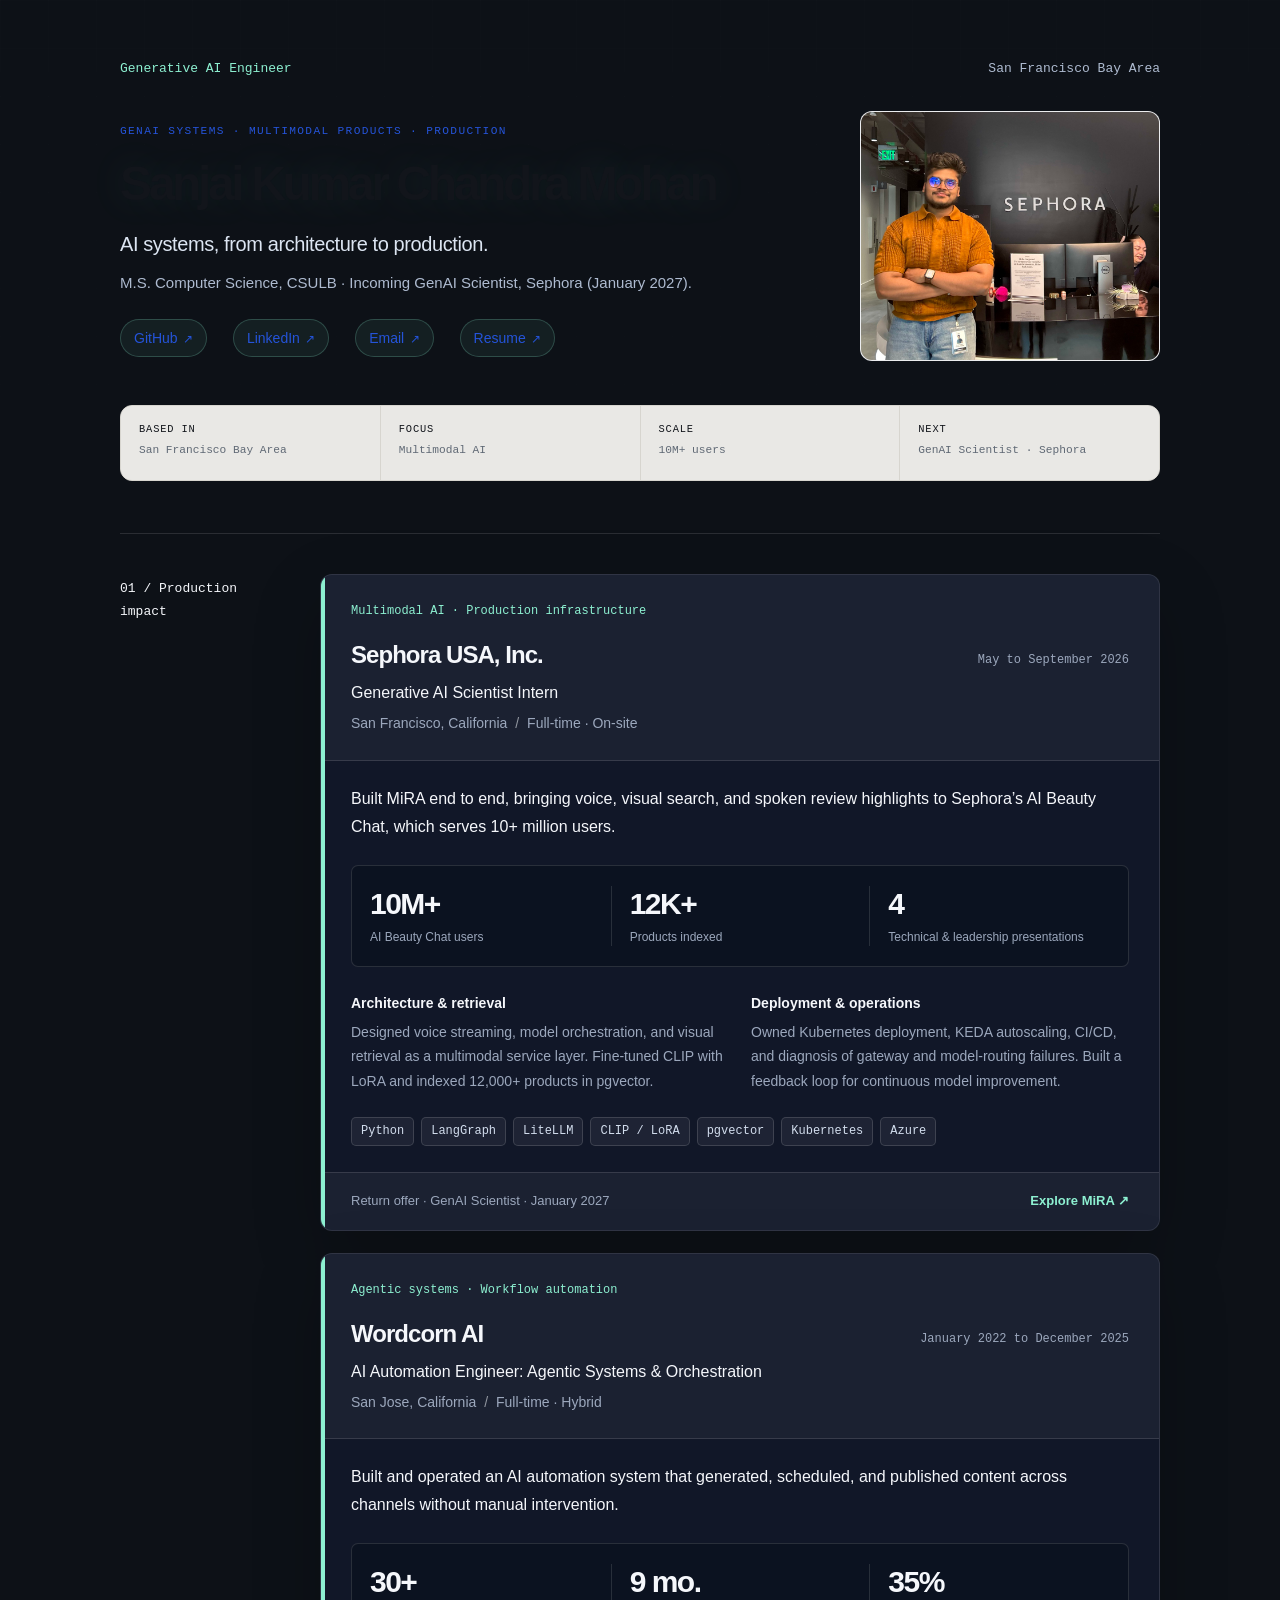
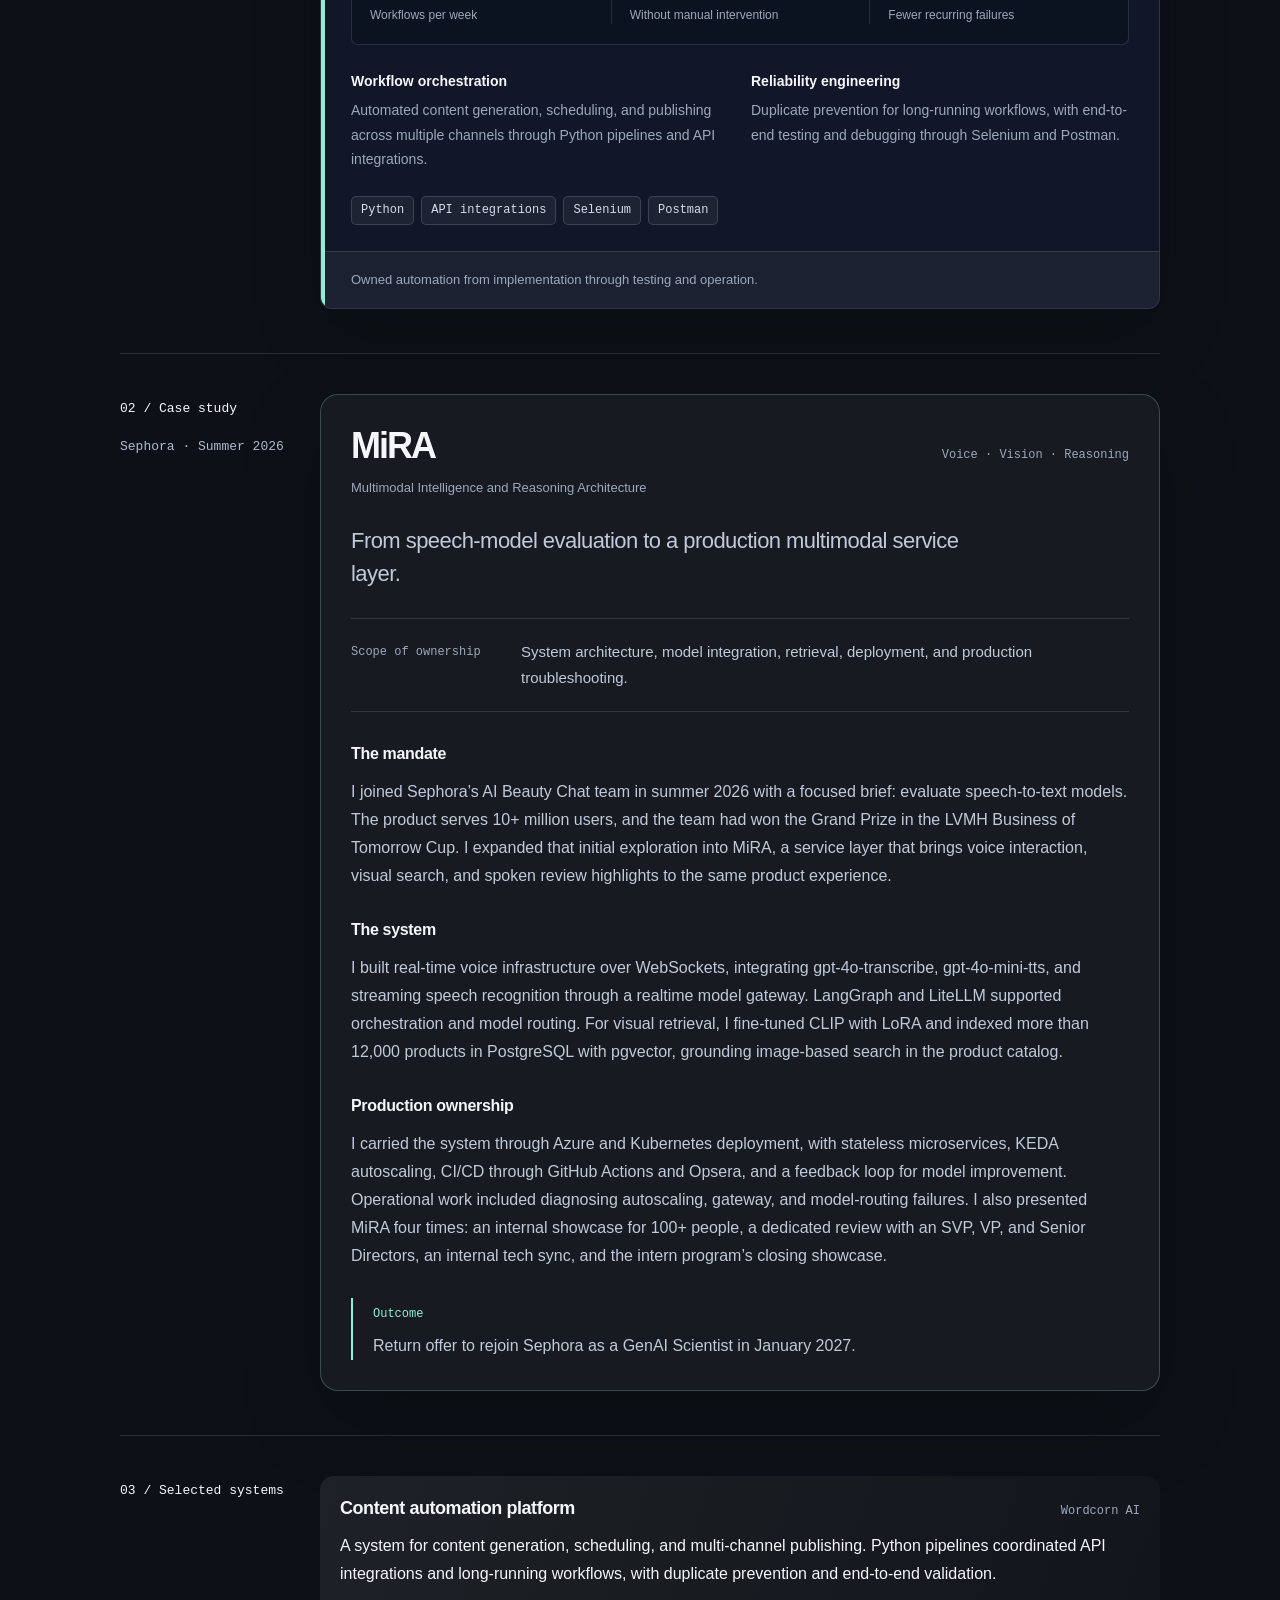
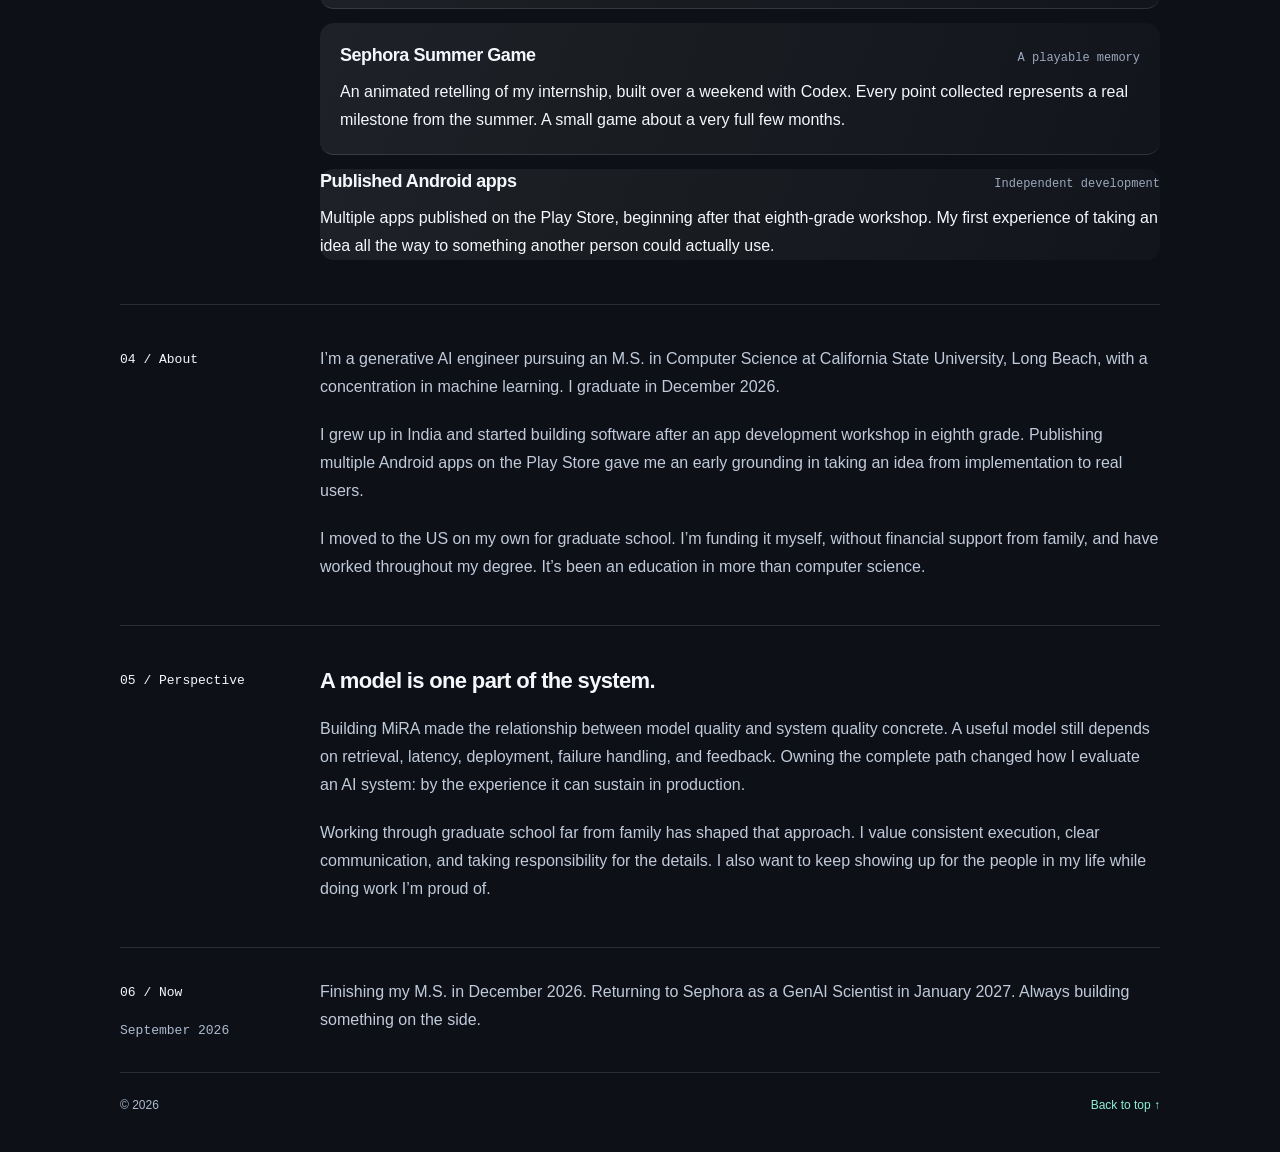
==== commit ee49149a: "Apply technical editorial visual system" ====
--- a/index.html
+++ b/index.html
@@ -1,2 +1,2 @@
-<!DOCTYPE html><html lang="en"><head><meta charSet="utf-8"/><meta name="viewport" content="width=device-width, initial-scale=1"/><link rel="stylesheet" href="/_next/static/css/index.sXWZ9OgT.css" data-rsc-css-href="/_next/static/css/index.sXWZ9OgT.css" data-precedence="vite-rsc/importer-resources"/><link rel="modulepreload" fetchPriority="low" href="/_next/static/chunks/index-CE1mpN7q.js"/><script src="/_next/static/chunks/rolldown-runtime-C60lm6uB.js" type="module" async=""></script><script src="/_next/static/chunks/framework-D_rUT4EX.js" type="module" async=""></script><link rel="modulepreload" href="/_next/static/chunks/layout-segment-context-BHKLsYhd.js" crossorigin=""/><title>Sanjai Kumar Chandra Mohan</title><meta name="description" content="Sanjai Kumar Chandra Mohan: GenAI engineer, creator of MiRA at Sephora, and M.S. Computer Science student at CSULB."/><meta property="og:title" content="Sanjai Kumar Chandra Mohan | Generative AI Engineer"/><meta property="og:description" content="Sanjai Kumar Chandra Mohan: GenAI engineer, creator of MiRA at Sephora, and M.S. Computer Science student at CSULB."/><meta property="og:type" content="website"/><meta name="twitter:card" content="summary"/><meta name="twitter:title" content="Sanjai Kumar Chandra Mohan | Generative AI Engineer"/><meta name="twitter:description" content="Sanjai Kumar Chandra Mohan: GenAI engineer, creator of MiRA at Sephora, and M.S. Computer Science student at CSULB."/><link rel="icon" href="/favicon.svg"/><script>Object.assign(((self[Symbol.for("vinext.navigationRuntime")]??={bootstrap:{routeManifest:null},functions:{}}).bootstrap.rsc??={rsc:[]}),{params:{},nav:{"pathname":"/","searchParams":[]}})</script><link rel="modulepreload" href="/_next/static/chunks/index-CE1mpN7q.js" />
-</head><body><a class="skip-link" href="#experience">Skip to content</a><div class="page"><header id="top" class="intro"><div class="masthead"><span class="discipline">Generative AI Engineer</span><span>San Francisco Bay Area</span></div><div class="intro-grid"><div class="intro-copy"><p class="intro-kicker">GENAI SYSTEMS · MULTIMODAL PRODUCTS · PRODUCTION</p><h1 class="name-banner"><span class="name-line">Sanjai Kumar</span><span class="name-line"> <!-- -->Chandra Mohan</span></h1><p class="identity">AI systems, from architecture to production.</p><p class="current">M.S. Computer Science, CSULB · Incoming GenAI Scientist, Sephora (January 2027).</p><nav class="contact" aria-label="Contact and profiles"><a href="https://github.com/SanjaiKumar20S115452">GitHub<span aria-hidden="true"> ↗</span></a><a href="https://www.linkedin.com/in/sanjai-kumar-us/">LinkedIn<span aria-hidden="true"> ↗</span></a><a href="mailto:sanjai.c.kumar@gmail.com">Email<span aria-hidden="true"> ↗</span></a><a href="/resume-sanjai-kumar.pdf">Resume<span aria-hidden="true"> ↗</span></a></nav></div><div class="portrait-frame"><img class="portrait" src="/images/sanjai-at-sephora.jpg?v=7" alt="Standing at the Sephora office with the Sephora wordmark visible behind me" width="1200" height="1600" fetchPriority="high"/></div></div><div class="signal-bar" aria-label="Professional snapshot"><span><b>Based in</b> San Francisco Bay Area</span><span><b>Focus</b> Multimodal AI</span><span><b>Scale</b> 10M+ users</span><span><b>Next</b> GenAI Scientist · Sephora</span></div></header><main><section class="section experience" id="experience" aria-labelledby="experience-title"><div class="margin"><h2 id="experience-title">01 / Production impact</h2></div><div class="experience-list"><div data-slot="card" data-size="default" class="group/card flex flex-col gap-(--card-spacing) overflow-hidden rounded-xl bg-card py-(--card-spacing) text-sm text-card-foreground ring-1 ring-foreground/10 [--card-spacing:--spacing(4)] has-data-[slot=card-footer]:pb-0 has-[&gt;img:first-child]:pt-0 data-[size=sm]:[--card-spacing:--spacing(3)] data-[size=sm]:has-data-[slot=card-footer]:pb-0 *:[img:first-child]:rounded-t-xl *:[img:last-child]:rounded-b-xl experience-card"><article><div class="experience-heading"><p class="experience-category">Multimodal AI · Production infrastructure</p><div class="experience-top"><h3>Sephora USA, Inc.</h3><span class="experience-date">May to September 2026</span></div><p class="experience-role">Generative AI Scientist Intern</p><p class="experience-location">San Francisco, California<span aria-hidden="true"> / </span>Full-time · On-site</p></div><div class="experience-body"><p class="experience-description">Built MiRA end to end, bringing voice, visual search, and spoken review highlights to Sephora’s AI Beauty Chat, which serves 10+ million users.</p><dl class="experience-metrics"><div><dt>AI Beauty Chat users</dt><dd>10M+</dd></div><div><dt>Products indexed</dt><dd>12K+</dd></div><div><dt>Technical &amp; leadership presentations</dt><dd>4</dd></div></dl><div class="experience-contributions"><div><h4>Architecture &amp; retrieval</h4><p>Designed voice streaming, model orchestration, and visual retrieval as a multimodal service layer. Fine-tuned CLIP with LoRA and indexed 12,000+ products in pgvector.</p></div><div><h4>Deployment &amp; operations</h4><p>Owned Kubernetes deployment, KEDA autoscaling, CI/CD, and diagnosis of gateway and model-routing failures. Built a feedback loop for continuous model improvement.</p></div></div><ul class="experience-stack" aria-label="Sephora USA, Inc. technologies"><li><span data-slot="badge" data-variant="outline" class="group/badge inline-flex h-5 w-fit shrink-0 items-center justify-center gap-1 overflow-hidden rounded-4xl border px-2 py-0.5 text-xs font-medium whitespace-nowrap transition-all focus-visible:border-ring focus-visible:ring-[3px] focus-visible:ring-ring/50 has-data-[icon=inline-end]:pr-1.5 has-data-[icon=inline-start]:pl-1.5 aria-invalid:border-destructive aria-invalid:ring-destructive/20 dark:aria-invalid:ring-destructive/40 [&amp;&gt;svg]:pointer-events-none [&amp;&gt;svg]:size-3! border-border text-foreground [a]:hover:bg-muted [a]:hover:text-muted-foreground technology-badge">Python</span></li><li><span data-slot="badge" data-variant="outline" class="group/badge inline-flex h-5 w-fit shrink-0 items-center justify-center gap-1 overflow-hidden rounded-4xl border px-2 py-0.5 text-xs font-medium whitespace-nowrap transition-all focus-visible:border-ring focus-visible:ring-[3px] focus-visible:ring-ring/50 has-data-[icon=inline-end]:pr-1.5 has-data-[icon=inline-start]:pl-1.5 aria-invalid:border-destructive aria-invalid:ring-destructive/20 dark:aria-invalid:ring-destructive/40 [&amp;&gt;svg]:pointer-events-none [&amp;&gt;svg]:size-3! border-border text-foreground [a]:hover:bg-muted [a]:hover:text-muted-foreground technology-badge">LangGraph</span></li><li><span data-slot="badge" data-variant="outline" class="group/badge inline-flex h-5 w-fit shrink-0 items-center justify-center gap-1 overflow-hidden rounded-4xl border px-2 py-0.5 text-xs font-medium whitespace-nowrap transition-all focus-visible:border-ring focus-visible:ring-[3px] focus-visible:ring-ring/50 has-data-[icon=inline-end]:pr-1.5 has-data-[icon=inline-start]:pl-1.5 aria-invalid:border-destructive aria-invalid:ring-destructive/20 dark:aria-invalid:ring-destructive/40 [&amp;&gt;svg]:pointer-events-none [&amp;&gt;svg]:size-3! border-border text-foreground [a]:hover:bg-muted [a]:hover:text-muted-foreground technology-badge">LiteLLM</span></li><li><span data-slot="badge" data-variant="outline" class="group/badge inline-flex h-5 w-fit shrink-0 items-center justify-center gap-1 overflow-hidden rounded-4xl border px-2 py-0.5 text-xs font-medium whitespace-nowrap transition-all focus-visible:border-ring focus-visible:ring-[3px] focus-visible:ring-ring/50 has-data-[icon=inline-end]:pr-1.5 has-data-[icon=inline-start]:pl-1.5 aria-invalid:border-destructive aria-invalid:ring-destructive/20 dark:aria-invalid:ring-destructive/40 [&amp;&gt;svg]:pointer-events-none [&amp;&gt;svg]:size-3! border-border text-foreground [a]:hover:bg-muted [a]:hover:text-muted-foreground technology-badge">CLIP / LoRA</span></li><li><span data-slot="badge" data-variant="outline" class="group/badge inline-flex h-5 w-fit shrink-0 items-center justify-center gap-1 overflow-hidden rounded-4xl border px-2 py-0.5 text-xs font-medium whitespace-nowrap transition-all focus-visible:border-ring focus-visible:ring-[3px] focus-visible:ring-ring/50 has-data-[icon=inline-end]:pr-1.5 has-data-[icon=inline-start]:pl-1.5 aria-invalid:border-destructive aria-invalid:ring-destructive/20 dark:aria-invalid:ring-destructive/40 [&amp;&gt;svg]:pointer-events-none [&amp;&gt;svg]:size-3! border-border text-foreground [a]:hover:bg-muted [a]:hover:text-muted-foreground technology-badge">pgvector</span></li><li><span data-slot="badge" data-variant="outline" class="group/badge inline-flex h-5 w-fit shrink-0 items-center justify-center gap-1 overflow-hidden rounded-4xl border px-2 py-0.5 text-xs font-medium whitespace-nowrap transition-all focus-visible:border-ring focus-visible:ring-[3px] focus-visible:ring-ring/50 has-data-[icon=inline-end]:pr-1.5 has-data-[icon=inline-start]:pl-1.5 aria-invalid:border-destructive aria-invalid:ring-destructive/20 dark:aria-invalid:ring-destructive/40 [&amp;&gt;svg]:pointer-events-none [&amp;&gt;svg]:size-3! border-border text-foreground [a]:hover:bg-muted [a]:hover:text-muted-foreground technology-badge">Kubernetes</span></li><li><span data-slot="badge" data-variant="outline" class="group/badge inline-flex h-5 w-fit shrink-0 items-center justify-center gap-1 overflow-hidden rounded-4xl border px-2 py-0.5 text-xs font-medium whitespace-nowrap transition-all focus-visible:border-ring focus-visible:ring-[3px] focus-visible:ring-ring/50 has-data-[icon=inline-end]:pr-1.5 has-data-[icon=inline-start]:pl-1.5 aria-invalid:border-destructive aria-invalid:ring-destructive/20 dark:aria-invalid:ring-destructive/40 [&amp;&gt;svg]:pointer-events-none [&amp;&gt;svg]:size-3! border-border text-foreground [a]:hover:bg-muted [a]:hover:text-muted-foreground technology-badge">Azure</span></li></ul></div><div class="experience-footer"><p>Return offer · GenAI Scientist · January 2027</p><a href="#mira">Explore MiRA<span aria-hidden="true"> ↗</span></a></div></article></div><div data-slot="card" data-size="default" class="group/card flex flex-col gap-(--card-spacing) overflow-hidden rounded-xl bg-card py-(--card-spacing) text-sm text-card-foreground ring-1 ring-foreground/10 [--card-spacing:--spacing(4)] has-data-[slot=card-footer]:pb-0 has-[&gt;img:first-child]:pt-0 data-[size=sm]:[--card-spacing:--spacing(3)] data-[size=sm]:has-data-[slot=card-footer]:pb-0 *:[img:first-child]:rounded-t-xl *:[img:last-child]:rounded-b-xl experience-card"><article><div class="experience-heading"><p class="experience-category">Agentic systems · Workflow automation</p><div class="experience-top"><h3>Wordcorn AI</h3><span class="experience-date">January 2022 to December 2025</span></div><p class="experience-role">AI Automation Engineer: Agentic Systems &amp; Orchestration</p><p class="experience-location">San Jose, California<span aria-hidden="true"> / </span>Full-time · Hybrid</p></div><div class="experience-body"><p class="experience-description">Built and operated an AI automation system that generated, scheduled, and published content across channels without manual intervention.</p><dl class="experience-metrics"><div><dt>Workflows per week</dt><dd>30+</dd></div><div><dt>Without manual intervention</dt><dd>9 mo.</dd></div><div><dt>Fewer recurring failures</dt><dd>35%</dd></div></dl><div class="experience-contributions"><div><h4>Workflow orchestration</h4><p>Automated content generation, scheduling, and publishing across multiple channels through Python pipelines and API integrations.</p></div><div><h4>Reliability engineering</h4><p>Duplicate prevention for long-running workflows, with end-to-end testing and debugging through Selenium and Postman.</p></div></div><ul class="experience-stack" aria-label="Wordcorn AI technologies"><li><span data-slot="badge" data-variant="outline" class="group/badge inline-flex h-5 w-fit shrink-0 items-center justify-center gap-1 overflow-hidden rounded-4xl border px-2 py-0.5 text-xs font-medium whitespace-nowrap transition-all focus-visible:border-ring focus-visible:ring-[3px] focus-visible:ring-ring/50 has-data-[icon=inline-end]:pr-1.5 has-data-[icon=inline-start]:pl-1.5 aria-invalid:border-destructive aria-invalid:ring-destructive/20 dark:aria-invalid:ring-destructive/40 [&amp;&gt;svg]:pointer-events-none [&amp;&gt;svg]:size-3! border-border text-foreground [a]:hover:bg-muted [a]:hover:text-muted-foreground technology-badge">Python</span></li><li><span data-slot="badge" data-variant="outline" class="group/badge inline-flex h-5 w-fit shrink-0 items-center justify-center gap-1 overflow-hidden rounded-4xl border px-2 py-0.5 text-xs font-medium whitespace-nowrap transition-all focus-visible:border-ring focus-visible:ring-[3px] focus-visible:ring-ring/50 has-data-[icon=inline-end]:pr-1.5 has-data-[icon=inline-start]:pl-1.5 aria-invalid:border-destructive aria-invalid:ring-destructive/20 dark:aria-invalid:ring-destructive/40 [&amp;&gt;svg]:pointer-events-none [&amp;&gt;svg]:size-3! border-border text-foreground [a]:hover:bg-muted [a]:hover:text-muted-foreground technology-badge">API integrations</span></li><li><span data-slot="badge" data-variant="outline" class="group/badge inline-flex h-5 w-fit shrink-0 items-center justify-center gap-1 overflow-hidden rounded-4xl border px-2 py-0.5 text-xs font-medium whitespace-nowrap transition-all focus-visible:border-ring focus-visible:ring-[3px] focus-visible:ring-ring/50 has-data-[icon=inline-end]:pr-1.5 has-data-[icon=inline-start]:pl-1.5 aria-invalid:border-destructive aria-invalid:ring-destructive/20 dark:aria-invalid:ring-destructive/40 [&amp;&gt;svg]:pointer-events-none [&amp;&gt;svg]:size-3! border-border text-foreground [a]:hover:bg-muted [a]:hover:text-muted-foreground technology-badge">Selenium</span></li><li><span data-slot="badge" data-variant="outline" class="group/badge inline-flex h-5 w-fit shrink-0 items-center justify-center gap-1 overflow-hidden rounded-4xl border px-2 py-0.5 text-xs font-medium whitespace-nowrap transition-all focus-visible:border-ring focus-visible:ring-[3px] focus-visible:ring-ring/50 has-data-[icon=inline-end]:pr-1.5 has-data-[icon=inline-start]:pl-1.5 aria-invalid:border-destructive aria-invalid:ring-destructive/20 dark:aria-invalid:ring-destructive/40 [&amp;&gt;svg]:pointer-events-none [&amp;&gt;svg]:size-3! border-border text-foreground [a]:hover:bg-muted [a]:hover:text-muted-foreground technology-badge">Postman</span></li></ul></div><div class="experience-footer"><p>Owned automation from implementation through testing and operation.</p></div></article></div></div></section><section class="section feature" id="mira" aria-labelledby="mira-title"><div class="margin"><h2 id="mira-title">02 / Case study</h2><p>Sephora · Summer 2026</p></div><article class="prose"><div class="project-heading"><h3>MiRA</h3><span class="eyebrow">Voice · Vision · Reasoning</span></div><p class="expansion">Multimodal Intelligence and Reasoning Architecture</p><p class="lede">From speech-model evaluation to a production multimodal service layer.</p><div class="case-scope"><span class="eyebrow">Scope of ownership</span><p>System architecture, model integration, retrieval, deployment, and production troubleshooting.</p></div><div class="case-chapters"><section><h4>The mandate</h4><p>I joined Sephora’s AI Beauty Chat team in summer 2026 with a focused brief: evaluate speech-to-text models. The product serves 10+ million users, and the team had won the Grand Prize in the LVMH Business of Tomorrow Cup. I expanded that initial exploration into MiRA, a service layer that brings voice interaction, visual search, and spoken review highlights to the same product experience.</p></section><section><h4>The system</h4><p>I built real-time voice infrastructure over WebSockets, integrating gpt-4o-transcribe, gpt-4o-mini-tts, and streaming speech recognition through a realtime model gateway. LangGraph and LiteLLM supported orchestration and model routing. For visual retrieval, I fine-tuned CLIP with LoRA and indexed more than 12,000 products in PostgreSQL with pgvector, grounding image-based search in the product catalog.</p></section><section><h4>Production ownership</h4><p>I carried the system through Azure and Kubernetes deployment, with stateless microservices, KEDA autoscaling, CI/CD through GitHub Actions and Opsera, and a feedback loop for model improvement. Operational work included diagnosing autoscaling, gateway, and model-routing failures. I also presented MiRA four times: an internal showcase for 100+ people, a dedicated review with an SVP, VP, and Senior Directors, an internal tech sync, and the intern program’s closing showcase.</p></section></div><aside class="outcome"><span class="eyebrow">Outcome</span><p>Return offer to rejoin Sephora as a GenAI Scientist in January 2027.</p></aside></article></section><section class="section" id="projects" aria-labelledby="projects-title"><div class="margin"><h2 id="projects-title">03 / Selected systems</h2></div><div><article class="project"><div class="project-top"><h3>Content automation platform</h3><span class="eyebrow">Wordcorn AI</span></div><p>A system for content generation, scheduling, and multi-channel publishing. Python pipelines coordinated API integrations and long-running workflows, with duplicate prevention and end-to-end validation.</p></article><article class="project"><div class="project-top"><h3>Sephora Summer Game</h3><span class="eyebrow">A playable memory</span></div><p>An animated retelling of my internship, built over a weekend with Codex. Every point collected represents a real milestone from the summer. A small game about a very full few months.</p></article><article class="project"><div class="project-top"><h3>Published Android apps</h3><span class="eyebrow">Independent development</span></div><p>Multiple apps published on the Play Store, beginning after that eighth-grade workshop. My first experience of taking an idea all the way to something another person could actually use.</p></article></div></section><section class="section" id="about" aria-labelledby="about-title"><div class="margin"><h2 id="about-title">04 / About</h2></div><div class="prose"><p>I’m a generative AI engineer pursuing an M.S. in Computer Science at California State University, Long Beach, with a concentration in machine learning. I graduate in December 2026.</p><p>I grew up in India and started building software after an app development workshop in eighth grade. Publishing multiple Android apps on the Play Store gave me an early grounding in taking an idea from implementation to real users.</p><p>I moved to the US on my own for graduate school. I’m funding it myself, without financial support from family, and have worked throughout my degree. It’s been an education in more than computer science.</p></div></section><section class="section" id="reflection" aria-labelledby="reflection-title"><div class="margin"><h2 id="reflection-title">05 / Perspective</h2></div><div class="prose"><h3 class="note-title">A model is one part of the system.</h3><p>Building MiRA made the relationship between model quality and system quality concrete. A useful model still depends on retrieval, latency, deployment, failure handling, and feedback. Owning the complete path changed how I evaluate an AI system: by the experience it can sustain in production.</p><p>Working through graduate school far from family has shaped that approach. I value consistent execution, clear communication, and taking responsibility for the details. I also want to keep showing up for the people in my life while doing work I’m proud of.</p></div></section><section class="section now" id="now" aria-labelledby="now-title"><div class="margin"><h2 id="now-title">06 / Now</h2><p>September 2026</p></div><div class="prose"><p>Finishing my M.S. in December 2026. Returning to Sephora as a GenAI Scientist in January 2027. Always building something on the side.</p></div></section></main><footer><span>© 2026</span><a href="#top">Back to top ↑</a></footer></div><script type="module" src="/_next/static/chunks/index-CE1mpN7q.js" id="_R_" async=""></script><script>((self[Symbol.for("vinext.navigationRuntime")]??={bootstrap:{routeManifest:null},functions:{}}).bootstrap.rsc??={rsc:[]}).rsc.push("0:{\"page:/\":\"$L1\",\"layout:/\":\"$L2\",\"route:/\":\"$L3\",\"__route\":\"route:/\",\"__interceptionContext\":null,\"__layoutIds\":[\"layout:/\"],\"__rootLayout\":\"/\",\"__bfcacheSegmentIdentities\":{\"layout:/\":\"[\\\"layout\\\",\\\"layout:/\\\",\\\"root-boundary:/\\\",\\\"\\\"]\",\"page:/\":\"[\\\"page\\\",\\\"page:/\\\",\\\"root-boundary:/\\\",\\\"\\\"]\"},\"__srcPage\":[\"page\"],\"__layoutFlags\":{\"layout:/\":\"s\"},\"__artifactCompatibility\":{\"schemaVersion\":1,\"graphVersion\":\"app-route-graph:1177fd80f83fa7b0\",\"deploymentVersion\":\"0bfe8fd5-ccb5-46d4-a8e4-5f2d5b4f93b1\",\"appElementsSchemaVersion\":1,\"rscPayloadSchemaVersion\":1,\"rootBoundaryId\":\"/\",\"renderEpoch\":null}}\n")</script><script>((self[Symbol.for("vinext.navigationRuntime")]??={bootstrap:{routeManifest:null},functions:{}}).bootstrap.rsc??={rsc:[]}).rsc.push("4:I[\"8c0f216c4604\",[],\"Children\",1]\n")</script><script>((self[Symbol.for("vinext.navigationRuntime")]??={bootstrap:{routeManifest:null},functions:{}}).bootstrap.rsc??={rsc:[]}).rsc.push("5:I[\"593f344dc510\",[],\"GlobalErrorBoundary\",1]\n")</script><script>((self[Symbol.for("vinext.navigationRuntime")]??={bootstrap:{routeManifest:null},functions:{}}).bootstrap.rsc??={rsc:[]}).rsc.push("6:I[\"0b874ad30386\",[],\"default\",1]\n")</script><script>((self[Symbol.for("vinext.navigationRuntime")]??={bootstrap:{routeManifest:null},functions:{}}).bootstrap.rsc??={rsc:[]}).rsc.push("7:I[\"593f344dc510\",[],\"ErrorBoundary\",1]\n")</script><script>((self[Symbol.for("vinext.navigationRuntime")]??={bootstrap:{routeManifest:null},functions:{}}).bootstrap.rsc??={rsc:[]}).rsc.push("8:I[\"15c18cfaeeff\",[],\"LayoutSegmentProvider\",1]\n")</script><script>((self[Symbol.for("vinext.navigationRuntime")]??={bootstrap:{routeManifest:null},functions:{}}).bootstrap.rsc??={rsc:[]}).rsc.push("9:I[\"8c0f216c4604\",[],\"Slot\",1]\n")</script><script>((self[Symbol.for("vinext.navigationRuntime")]??={bootstrap:{routeManifest:null},functions:{}}).bootstrap.rsc??={rsc:[]}).rsc.push("a:I[\"593f344dc510\",[],\"NotFoundBoundary\",1]\n")</script><script>((self[Symbol.for("vinext.navigationRuntime")]??={bootstrap:{routeManifest:null},functions:{}}).bootstrap.rsc??={rsc:[]}).rsc.push("b:I[\"9276801271d6\",[],\"AppRouterScrollTarget\",1]\n")</script><script>((self[Symbol.for("vinext.navigationRuntime")]??={bootstrap:{routeManifest:null},functions:{}}).bootstrap.rsc??={rsc:[]}).rsc.push("c:I[\"593f344dc510\",[],\"RedirectBoundary\",1]\n")</script><script>((self[Symbol.for("vinext.navigationRuntime")]??={bootstrap:{routeManifest:null},functions:{}}).bootstrap.rsc??={rsc:[]}).rsc.push(":HL[\"/_next/static/css/index.sXWZ9OgT.css\",\"style\"     ]\n")</script><script>((self[Symbol.for("vinext.navigationRuntime")]??={bootstrap:{routeManifest:null},functions:{}}).bootstrap.rsc??={rsc:[]}).rsc.push("2:[[[\"$\",\"link\",\"css:/_next/static/css/index.sXWZ9OgT.css\",{\"rel\":\"stylesheet\",\"precedence\":\"vite-rsc/importer-resources\",\"href\":\"/_next/static/css/index.sXWZ9OgT.css\",\"data-rsc-css-href\":\"/_next/static/css/index.sXWZ9OgT.css\"}],\"$undefined\"],[\"$\",\"html\",null,{\"lang\":\"en\",\"children\":[\"$\",\"body\",null,{\"children\":[\"$\",\"$L4\",null,{}]}]}]]\n")</script><script>((self[Symbol.for("vinext.navigationRuntime")]??={bootstrap:{routeManifest:null},functions:{}}).bootstrap.rsc??={rsc:[]}).rsc.push("3:[[[\"$\",\"meta\",null,{\"charSet\":\"utf-8\"}],[[\"$\",\"title\",\"0\",{\"children\":\"Sanjai Kumar Chandra Mohan\"}],[\"$\",\"meta\",\"1\",{\"name\":\"description\",\"content\":\"Sanjai Kumar Chandra Mohan: GenAI engineer, creator of MiRA at Sephora, and M.S. Computer Science student at CSULB.\"}],[\"$\",\"meta\",\"2\",{\"property\":\"og:title\",\"content\":\"Sanjai Kumar Chandra Mohan | Generative AI Engineer\"}],[\"$\",\"meta\",\"3\",{\"property\":\"og:description\",\"content\":\"Sanjai Kumar Chandra Mohan: GenAI engineer, creator of MiRA at Sephora, and M.S. Computer Science student at CSULB.\"}],[\"$\",\"meta\",\"4\",{\"property\":\"og:type\",\"content\":\"website\"}],[\"$\",\"meta\",\"5\",{\"name\":\"twitter:card\",\"content\":\"summary\"}],[\"$\",\"meta\",\"6\",{\"name\":\"twitter:title\",\"content\":\"Sanjai Kumar Chandra Mohan | Generative AI Engineer\"}],[\"$\",\"meta\",\"7\",{\"name\":\"twitter:description\",\"content\":\"Sanjai Kumar Chandra Mohan: GenAI engineer, creator of MiRA at Sephora, and M.S. Computer Science student at CSULB.\"}],[\"$\",\"link\",\"8\",{\"data-vinext-streamed-icon\":\"$undefined\",\"rel\":\"icon\",\"href\":\"/favicon.svg\",\"type\":\"$undefined\",\"sizes\":\"$undefined\",\"color\":\"$undefined\",\"media\":\"$undefined\",\"fetchPriority\":\"$undefined\"}]],[[\"$\",\"meta\",\"0\",{\"name\":\"viewport\",\"content\":\"width=device-width, initial-scale=1\"}]]],[\"$\",\"$L5\",null,{\"fallback\":\"$6\",\"children\":[\"$\",\"$L7\",null,{\"fallback\":\"$6\",\"children\":[\"$\",\"$L8\",null,{\"providerId\":\"layout:/\",\"segmentMap\":{\"children\":[]},\"children\":[\"$\",\"$L9\",null,{\"id\":\"layout:/\",\"parallelSlots\":\"$undefined\",\"children\":[\"$\",\"$La\",null,{\"resetKey\":\"\",\"fallback\":[[\"$\",\"title\",null,{\"children\":\"404: This page could not be found.\"}],[\"$\",\"div\",null,{\"style\":{\"fontFamily\":\"system-ui,\\\"Segoe UI\\\",Roboto,Helvetica,Arial,sans-serif,\\\"Apple Color Emoji\\\",\\\"Segoe UI Emoji\\\"\",\"height\":\"100vh\",\"textAlign\":\"center\",\"display\":\"flex\",\"flexDirection\":\"column\",\"alignItems\":\"center\",\"justifyContent\":\"center\"},\"children\":[\"$\",\"div\",null,{\"children\":[[\"$\",\"style\",null,{\"dangerouslySetInnerHTML\":{\"__html\":\"body{color:#000;background:#fff;margin:0}.next-error-h1{border-right:1px solid rgba(0,0,0,.3)}@media (prefers-color-scheme:dark){body{color:#fff;background:#000}.next-error-h1{border-right:1px solid rgba(255,255,255,.3)}}\"}}],[\"$\",\"h1\",null,{\"className\":\"next-error-h1\",\"style\":{\"display\":\"inline-block\",\"margin\":\"0 20px 0 0\",\"padding\":\"0 23px 0 0\",\"fontSize\":24,\"fontWeight\":500,\"verticalAlign\":\"top\",\"lineHeight\":\"49px\"},\"children\":404}],[\"$\",\"div\",null,{\"style\":{\"display\":\"inline-block\"},\"children\":[\"$\",\"h2\",null,{\"style\":{\"fontSize\":14,\"fontWeight\":400,\"lineHeight\":\"49px\",\"margin\":0},\"children\":\"This page could not be found.\"}]}]]}]}]],\"children\":[\"$\",\"$Lb\",null,{\"children\":[\"$\",\"$Lc\",null,{\"children\":[[\"$\",\"$L8\",null,{\"providerId\":\"page:/\",\"segmentMap\":{\"children\":[\"__PAGE__\"]},\"children\":[\"$\",\"$L9\",null,{\"id\":\"page:/\"}]}],null]}]}]}]}]}]}]}],null,null]\n")</script><script>((self[Symbol.for("vinext.navigationRuntime")]??={bootstrap:{routeManifest:null},functions:{}}).bootstrap.rsc??={rsc:[]}).rsc.push(":HL[\"/images/sanjai-at-sephora.jpg?v=7\",\"image\",{\"fetchPriority\":\"high\"}]\n")</script><script>((self[Symbol.for("vinext.navigationRuntime")]??={bootstrap:{routeManifest:null},functions:{}}).bootstrap.rsc??={rsc:[]}).rsc.push("1:[[\"$\",\"a\",null,{\"className\":\"skip-link\",\"href\":\"#experience\",\"children\":\"Skip to content\"}],[\"$\",\"div\",null,{\"className\":\"page\",\"children\":[[\"$\",\"header\",null,{\"id\":\"top\",\"className\":\"intro\",\"children\":[[\"$\",\"div\",null,{\"className\":\"masthead\",\"children\":[[\"$\",\"span\",null,{\"className\":\"discipline\",\"children\":\"Generative AI Engineer\"}],[\"$\",\"span\",null,{\"children\":\"San Francisco Bay Area\"}]]}],[\"$\",\"div\",null,{\"className\":\"intro-grid\",\"children\":[[\"$\",\"div\",null,{\"className\":\"intro-copy\",\"children\":[[\"$\",\"p\",null,{\"className\":\"intro-kicker\",\"children\":\"GENAI SYSTEMS · MULTIMODAL PRODUCTS · PRODUCTION\"}],[\"$\",\"h1\",null,{\"className\":\"name-banner\",\"children\":[[\"$\",\"span\",\"Sanjai Kumar\",{\"className\":\"name-line\",\"children\":[false,\"Sanjai Kumar\"]}],[\"$\",\"span\",\"Chandra Mohan\",{\"className\":\"name-line\",\"children\":[\" \",\"Chandra Mohan\"]}]]}],[\"$\",\"p\",null,{\"className\":\"identity\",\"children\":\"AI systems, from architecture to production.\"}],[\"$\",\"p\",null,{\"className\":\"current\",\"children\":\"M.S. Computer Science, CSULB · Incoming GenAI Scientist, Sephora (January 2027).\"}],[\"$\",\"nav\",null,{\"className\":\"contact\",\"aria-label\":\"Contact and profiles\",\"children\":[[\"$\",\"a\",\"GitHub\",{\"href\":\"https://github.com/SanjaiKumar20S115452\",\"children\":[\"GitHub\",[\"$\",\"span\",null,{\"aria-hidden\":\"true\",\"children\":\" ↗\"}]]}],[\"$\",\"a\",\"LinkedIn\",{\"href\":\"https://www.linkedin.com/in/sanjai-kumar-us/\",\"children\":[\"LinkedIn\",[\"$\",\"span\",null,{\"aria-hidden\":\"true\",\"children\":\" ↗\"}]]}],[\"$\",\"a\",\"Email\",{\"href\":\"mailto:sanjai.c.kumar@gmail.com\",\"children\":[\"Email\",[\"$\",\"span\",null,{\"aria-hidden\":\"true\",\"children\":\" ↗\"}]]}],[\"$\",\"a\",\"Resume\",{\"href\":\"/resume-sanjai-kumar.pdf\",\"children\":[\"Resume\",[\"$\",\"span\",null,{\"aria-hidden\":\"true\",\"children\":\" ↗\"}]]}]]}]]}],[\"$\",\"div\",null,{\"className\":\"portrait-frame\",\"children\":[\"$\",\"img\",null,{\"className\":\"portrait\",\"src\":\"/images/sanjai-at-sephora.jpg?v=7\",\"alt\":\"Standing at the Sephora office with the Sephora wordmark visible behind me\",\"width\":1200,\"height\":1600,\"fetchPriority\":\"high\"}]}]]}],[\"$\",\"div\",null,{\"className\":\"signal-bar\",\"aria-label\":\"Professional snapshot\",\"children\":[[\"$\",\"span\",null,{\"children\":[[\"$\",\"b\",null,{\"children\":\"Based in\"}],\" San Francisco Bay Area\"]}],[\"$\",\"span\",null,{\"children\":[[\"$\",\"b\",null,{\"children\":\"Focus\"}],\" Multimodal AI\"]}],[\"$\",\"span\",null,{\"children\":[[\"$\",\"b\",null,{\"children\":\"Scale\"}],\" 10M+ users\"]}],[\"$\",\"span\",null,{\"children\":[[\"$\",\"b\",null,{\"children\":\"Next\"}],\" GenAI Scientist · Sephora\"]}]]}]]}],[\"$\",\"main\",null,{\"children\":[[\"$\",\"section\",null,{\"className\":\"section experience\",\"id\":\"experience\",\"aria-labelledby\":\"experience-title\",\"children\":[[\"$\",\"div\",null,{\"className\":\"margin\",\"children\":[\"$\",\"h2\",null,{\"id\":\"experience-title\",\"children\":\"01 / Production impact\"}]}],[\"$\",\"div\",null,{\"className\":\"experience-list\",\"children\":[[\"$\",\"div\",\"Sephora USA, Inc.\",{\"data-slot\":\"card\",\"data-size\":\"default\",\"className\":\"group/card flex flex-col gap-(--card-spacing) overflow-hidden rounded-xl bg-card py-(--card-spacing) text-sm text-card-foreground ring-1 ring-foreground/10 [--card-spacing:--spacing(4)] has-data-[slot=card-footer]:pb-0 has-[\u003eimg:first-child]:pt-0 data-[size=sm]:[--card-spacing:--spacing(3)] data-[size=sm]:has-data-[slot=card-footer]:pb-0 *:[img:first-child]:rounded-t-xl *:[img:last-child]:rounded-b-xl experience-card\",\"children\":[\"$\",\"article\",null,{\"children\":[[\"$\",\"div\",null,{\"className\":\"experience-heading\",\"children\":[[\"$\",\"p\",null,{\"className\":\"experience-category\",\"children\":\"Multimodal AI · Production infrastructure\"}],[\"$\",\"div\",null,{\"className\":\"experience-top\",\"children\":[[\"$\",\"h3\",null,{\"children\":\"Sephora USA, Inc.\"}],[\"$\",\"span\",null,{\"className\":\"experience-date\",\"children\":\"May to September 2026\"}]]}],[\"$\",\"p\",null,{\"className\":\"experience-role\",\"children\":\"Generative AI Scientist Intern\"}],[\"$\",\"p\",null,{\"className\":\"experience-location\",\"children\":[\"San Francisco, California\",[\"$\",\"span\",null,{\"aria-hidden\":\"true\",\"children\":\" / \"}],\"Full-time · On-site\"]}]]}],[\"$\",\"div\",null,{\"className\":\"experience-body\",\"children\":[[\"$\",\"p\",null,{\"className\":\"experience-description\",\"children\":\"Built MiRA end to end, bringing voice, visual search, and spoken review highlights to Sephora’s AI Beauty Chat, which serves 10+ million users.\"}],[\"$\",\"dl\",null,{\"className\":\"experience-metrics\",\"children\":[[\"$\",\"div\",\"AI Beauty Chat users\",{\"children\":[\"$Ld\",\"$Le\"]}],\"$Lf\",\"$L10\"]}],\"$L11\",\"$L12\"]}],\"$L13\"]}]}],\"$L14\"]}]]}],\"$L15\",\"$L16\",\"$L17\",\"$L18\",\"$L19\"]}],\"$L1a\"]}]]\n")</script><script>((self[Symbol.for("vinext.navigationRuntime")]??={bootstrap:{routeManifest:null},functions:{}}).bootstrap.rsc??={rsc:[]}).rsc.push("d:[\"$\",\"dt\",null,{\"children\":\"AI Beauty Chat users\"}]\n")</script><script>((self[Symbol.for("vinext.navigationRuntime")]??={bootstrap:{routeManifest:null},functions:{}}).bootstrap.rsc??={rsc:[]}).rsc.push("e:[\"$\",\"dd\",null,{\"children\":\"10M+\"}]\n")</script><script>((self[Symbol.for("vinext.navigationRuntime")]??={bootstrap:{routeManifest:null},functions:{}}).bootstrap.rsc??={rsc:[]}).rsc.push("f:[\"$\",\"div\",\"Products indexed\",{\"children\":[[\"$\",\"dt\",null,{\"children\":\"Products indexed\"}],[\"$\",\"dd\",null,{\"children\":\"12K+\"}]]}]\n")</script><script>((self[Symbol.for("vinext.navigationRuntime")]??={bootstrap:{routeManifest:null},functions:{}}).bootstrap.rsc??={rsc:[]}).rsc.push("10:[\"$\",\"div\",\"Technical \u0026 leadership presentations\",{\"children\":[[\"$\",\"dt\",null,{\"children\":\"Technical \u0026 leadership presentations\"}],[\"$\",\"dd\",null,{\"children\":\"4\"}]]}]\n")</script><script>((self[Symbol.for("vinext.navigationRuntime")]??={bootstrap:{routeManifest:null},functions:{}}).bootstrap.rsc??={rsc:[]}).rsc.push("11:[\"$\",\"div\",null,{\"className\":\"experience-contributions\",\"children\":[[\"$\",\"div\",\"Architecture \u0026 retrieval\",{\"children\":[[\"$\",\"h4\",null,{\"children\":\"Architecture \u0026 retrieval\"}],[\"$\",\"p\",null,{\"children\":\"Designed voice streaming, model orchestration, and visual retrieval as a multimodal service layer. Fine-tuned CLIP with LoRA and indexed 12,000+ products in pgvector.\"}]]}],[\"$\",\"div\",\"Deployment \u0026 operations\",{\"children\":[[\"$\",\"h4\",null,{\"children\":\"Deployment \u0026 operations\"}],[\"$\",\"p\",null,{\"children\":\"Owned Kubernetes deployment, KEDA autoscaling, CI/CD, and diagnosis of gateway and model-routing failures. Built a feedback loop for continuous model improvement.\"}]]}]]}]\n")</script><script>((self[Symbol.for("vinext.navigationRuntime")]??={bootstrap:{routeManifest:null},functions:{}}).bootstrap.rsc??={rsc:[]}).rsc.push("12:[\"$\",\"ul\",null,{\"className\":\"experience-stack\",\"aria-label\":\"Sephora USA, Inc. technologies\",\"children\":[[\"$\",\"li\",\"Python\",{\"children\":[\"$\",\"span\",null,{\"data-slot\":\"badge\",\"data-variant\":\"outline\",\"className\":\"group/badge inline-flex h-5 w-fit shrink-0 items-center justify-center gap-1 overflow-hidden rounded-4xl border px-2 py-0.5 text-xs font-medium whitespace-nowrap transition-all focus-visible:border-ring focus-visible:ring-[3px] focus-visible:ring-ring/50 has-data-[icon=inline-end]:pr-1.5 has-data-[icon=inline-start]:pl-1.5 aria-invalid:border-destructive aria-invalid:ring-destructive/20 dark:aria-invalid:ring-destructive/40 [\u0026\u003esvg]:pointer-events-none [\u0026\u003esvg]:size-3! border-border text-foreground [a]:hover:bg-muted [a]:hover:text-muted-foreground technology-badge\",\"children\":\"Python\"}]}],[\"$\",\"li\",\"LangGraph\",{\"children\":[\"$\",\"span\",null,{\"data-slot\":\"badge\",\"data-variant\":\"outline\",\"className\":\"group/badge inline-flex h-5 w-fit shrink-0 items-center justify-center gap-1 overflow-hidden rounded-4xl border px-2 py-0.5 text-xs font-medium whitespace-nowrap transition-all focus-visible:border-ring focus-visible:ring-[3px] focus-visible:ring-ring/50 has-data-[icon=inline-end]:pr-1.5 has-data-[icon=inline-start]:pl-1.5 aria-invalid:border-destructive aria-invalid:ring-destructive/20 dark:aria-invalid:ring-destructive/40 [\u0026\u003esvg]:pointer-events-none [\u0026\u003esvg]:size-3! border-border text-foreground [a]:hover:bg-muted [a]:hover:text-muted-foreground technology-badge\",\"children\":\"LangGraph\"}]}],[\"$\",\"li\",\"LiteLLM\",{\"children\":[\"$\",\"span\",null,{\"data-slot\":\"badge\",\"data-variant\":\"outline\",\"className\":\"group/badge inline-flex h-5 w-fit shrink-0 items-center justify-center gap-1 overflow-hidden rounded-4xl border px-2 py-0.5 text-xs font-medium whitespace-nowrap transition-all focus-visible:border-ring focus-visible:ring-[3px] focus-visible:ring-ring/50 has-data-[icon=inline-end]:pr-1.5 has-data-[icon=inline-start]:pl-1.5 aria-invalid:border-destructive aria-invalid:ring-destructive/20 dark:aria-invalid:ring-destructive/40 [\u0026\u003esvg]:pointer-events-none [\u0026\u003esvg]:size-3! border-border text-foreground [a]:hover:bg-muted [a]:hover:text-muted-foreground technology-badge\",\"children\":\"LiteLLM\"}]}],[\"$\",\"li\",\"CLIP / LoRA\",{\"children\":[\"$\",\"span\",null,{\"data-slot\":\"badge\",\"data-variant\":\"outline\",\"className\":\"group/badge inline-flex h-5 w-fit shrink-0 items-center justify-center gap-1 overflow-hidden rounded-4xl border px-2 py-0.5 text-xs font-medium whitespace-nowrap transition-all focus-visible:border-ring focus-visible:ring-[3px] focus-visible:ring-ring/50 has-data-[icon=inline-end]:pr-1.5 has-data-[icon=inline-start]:pl-1.5 aria-invalid:border-destructive aria-invalid:ring-destructive/20 dark:aria-invalid:ring-destructive/40 [\u0026\u003esvg]:pointer-events-none [\u0026\u003esvg]:size-3! border-border text-foreground [a]:hover:bg-muted [a]:hover:text-muted-foreground technology-badge\",\"children\":\"CLIP / LoRA\"}]}],[\"$\",\"li\",\"pgvector\",{\"children\":[\"$\",\"span\",null,{\"data-slot\":\"badge\",\"data-variant\":\"outline\",\"className\":\"group/badge inline-flex h-5 w-fit shrink-0 items-center justify-center gap-1 overflow-hidden rounded-4xl border px-2 py-0.5 text-xs font-medium whitespace-nowrap transition-all focus-visible:border-ring focus-visible:ring-[3px] focus-visible:ring-ring/50 has-data-[icon=inline-end]:pr-1.5 has-data-[icon=inline-start]:pl-1.5 aria-invalid:border-destructive aria-invalid:ring-destructive/20 dark:aria-invalid:ring-destructive/40 [\u0026\u003esvg]:pointer-events-none [\u0026\u003esvg]:size-3! border-border text-foreground [a]:hover:bg-muted [a]:hover:text-muted-foreground technology-badge\",\"children\":\"pgvector\"}]}],\"$L1b\",\"$L1c\"]}]\n")</script><script>((self[Symbol.for("vinext.navigationRuntime")]??={bootstrap:{routeManifest:null},functions:{}}).bootstrap.rsc??={rsc:[]}).rsc.push("13:[\"$\",\"div\",null,{\"className\":\"experience-footer\",\"children\":[[\"$\",\"p\",null,{\"children\":\"Return offer · GenAI Scientist · January 2027\"}],[\"$\",\"a\",null,{\"href\":\"#mira\",\"children\":[\"Explore MiRA\",[\"$\",\"span\",null,{\"aria-hidden\":\"true\",\"children\":\" ↗\"}]]}]]}]\n")</script><script>((self[Symbol.for("vinext.navigationRuntime")]??={bootstrap:{routeManifest:null},functions:{}}).bootstrap.rsc??={rsc:[]}).rsc.push("14:[\"$\",\"div\",\"Wordcorn AI\",{\"data-slot\":\"card\",\"data-size\":\"default\",\"className\":\"group/card flex flex-col gap-(--card-spacing) overflow-hidden rounded-xl bg-card py-(--card-spacing) text-sm text-card-foreground ring-1 ring-foreground/10 [--card-spacing:--spacing(4)] has-data-[slot=card-footer]:pb-0 has-[\u003eimg:first-child]:pt-0 data-[size=sm]:[--card-spacing:--spacing(3)] data-[size=sm]:has-data-[slot=card-footer]:pb-0 *:[img:first-child]:rounded-t-xl *:[img:last-child]:rounded-b-xl experience-card\",\"children\":[\"$\",\"article\",null,{\"children\":[[\"$\",\"div\",null,{\"className\":\"experience-heading\",\"children\":[[\"$\",\"p\",null,{\"className\":\"experience-category\",\"children\":\"Agentic systems · Workflow automation\"}],[\"$\",\"div\",null,{\"className\":\"experience-top\",\"children\":[[\"$\",\"h3\",null,{\"children\":\"Wordcorn AI\"}],[\"$\",\"span\",null,{\"className\":\"experience-date\",\"children\":\"January 2022 to December 2025\"}]]}],[\"$\",\"p\",null,{\"className\":\"experience-role\",\"children\":\"AI Automation Engineer: Agentic Systems \u0026 Orchestration\"}],[\"$\",\"p\",null,{\"className\":\"experience-location\",\"children\":[\"San Jose, California\",[\"$\",\"span\",null,{\"aria-hidden\":\"true\",\"children\":\" / \"}],\"Full-time · Hybrid\"]}]]}],[\"$\",\"div\",null,{\"className\":\"experience-body\",\"children\":[[\"$\",\"p\",null,{\"className\":\"experience-description\",\"children\":\"Built and operated an AI automation system that generated, scheduled, and published content across channels without manual intervention.\"}],[\"$\",\"dl\",null,{\"className\":\"experience-metrics\",\"children\":[[\"$\",\"div\",\"Workflows per week\",{\"children\":[[\"$\",\"dt\",null,{\"children\":\"Workflows per week\"}],[\"$\",\"dd\",null,{\"children\":\"30+\"}]]}],[\"$\",\"div\",\"Without manual intervention\",{\"children\":[[\"$\",\"dt\",null,{\"children\":\"Without manual intervention\"}],[\"$\",\"dd\",null,{\"children\":\"9 mo.\"}]]}],[\"$\",\"div\",\"Fewer recurring failures\",{\"children\":[[\"$\",\"dt\",null,{\"children\":\"Fewer recurring failures\"}],[\"$\",\"dd\",null,{\"children\":\"35%\"}]]}]]}],[\"$\",\"div\",null,{\"className\":\"experience-contributions\",\"children\":[[\"$\",\"div\",\"Workflow orchestration\",{\"children\":[[\"$\",\"h4\",null,{\"children\":\"Workflow orchestration\"}],[\"$\",\"p\",null,{\"children\":\"Automated content generation, scheduling, and publishing across multiple channels through Python pipelines and API integrations.\"}]]}],[\"$\",\"div\",\"Reliability engineering\",{\"children\":[[\"$\",\"h4\",null,{\"children\":\"Reliability engineering\"}],[\"$\",\"p\",null,{\"children\":\"Duplicate prevention for long-running workflows, with end-to-end testing and debugging through Selenium and Postman.\"}]]}]]}],[\"$\",\"ul\",null,{\"className\":\"experience-stack\",\"aria-label\":\"Wordcorn AI technologies\",\"children\":[[\"$\",\"li\",\"Python\",{\"children\":[\"$\",\"span\",null,{\"data-slot\":\"badge\",\"data-variant\":\"outline\",\"className\":\"group/badge inline-flex h-5 w-fit shrink-0 items-center justify-center gap-1 overflow-hidden rounded-4xl border px-2 py-0.5 text-xs font-medium whitespace-nowrap transition-all focus-visible:border-ring focus-visible:ring-[3px] focus-visible:ring-ring/50 has-data-[icon=inline-end]:pr-1.5 has-data-[icon=inline-start]:pl-1.5 aria-invalid:border-destructive aria-invalid:ring-destructive/20 dark:aria-invalid:ring-destructive/40 [\u0026\u003esvg]:pointer-events-none [\u0026\u003esvg]:size-3! border-border text-foreground [a]:hover:bg-muted [a]:hover:text-muted-foreground technology-badge\",\"children\":\"Python\"}]}],[\"$\",\"li\",\"API integrations\",{\"children\":[\"$\",\"span\",null,{\"data-slot\":\"badge\",\"data-variant\":\"outline\",\"className\":\"group/badge inline-flex h-5 w-fit shrink-0 items-center justify-center gap-1 overflow-hidden rounded-4xl border px-2 py-0.5 text-xs font-medium whitespace-nowrap transition-all focus-visible:border-ring focus-visible:ring-[3px] focus-visible:ring-ring/50 has-data-[icon=inline-end]:pr-1.5 has-data-[icon=inline-start]:pl-1.5 aria-invalid:border-destructive aria-invalid:ring-destructive/20 dark:aria-invalid:ring-destructive/40 [\u0026\u003esvg]:pointer-events-none [\u0026\u003esvg]:size-3! border-border text-foreground [a]:hover:bg-muted [a]:hover:text-muted-foreground technology-badge\",\"children\":\"API integrations\"}]}],\"$L1d\",\"$L1e\"]}]]}],\"$L1f\"]}]}]\n")</script><script>((self[Symbol.for("vinext.navigationRuntime")]??={bootstrap:{routeManifest:null},functions:{}}).bootstrap.rsc??={rsc:[]}).rsc.push("15:[\"$\",\"section\",null,{\"className\":\"section feature\",\"id\":\"mira\",\"aria-labelledby\":\"mira-title\",\"children\":[[\"$\",\"div\",null,{\"className\":\"margin\",\"children\":[[\"$\",\"h2\",null,{\"id\":\"mira-title\",\"children\":\"02 / Case study\"}],[\"$\",\"p\",null,{\"children\":\"Sephora · Summer 2026\"}]]}],[\"$\",\"article\",null,{\"className\":\"prose\",\"children\":[[\"$\",\"div\",null,{\"className\":\"project-heading\",\"children\":[[\"$\",\"h3\",null,{\"children\":\"MiRA\"}],[\"$\",\"span\",null,{\"className\":\"eyebrow\",\"children\":\"Voice · Vision · Reasoning\"}]]}],[\"$\",\"p\",null,{\"className\":\"expansion\",\"children\":\"Multimodal Intelligence and Reasoning Architecture\"}],[\"$\",\"p\",null,{\"className\":\"lede\",\"children\":\"From speech-model evaluation to a production multimodal service layer.\"}],[\"$\",\"div\",null,{\"className\":\"case-scope\",\"children\":[[\"$\",\"span\",null,{\"className\":\"eyebrow\",\"children\":\"Scope of ownership\"}],[\"$\",\"p\",null,{\"children\":\"System architecture, model integration, retrieval, deployment, and production troubleshooting.\"}]]}],[\"$\",\"div\",null,{\"className\":\"case-chapters\",\"children\":[[\"$\",\"section\",\"The mandate\",{\"children\":[[\"$\",\"h4\",null,{\"children\":\"The mandate\"}],[\"$\",\"p\",null,{\"children\":\"I joined Sephora’s AI Beauty Chat team in summer 2026 with a focused brief: evaluate speech-to-text models. The product serves 10+ million users, and the team had won the Grand Prize in the LVMH Business of Tomorrow Cup. I expanded that initial exploration into MiRA, a service layer that brings voice interaction, visual search, and spoken review highlights to the same product experience.\"}]]}],[\"$\",\"section\",\"The system\",{\"children\":[[\"$\",\"h4\",null,{\"children\":\"The system\"}],[\"$\",\"p\",null,{\"children\":\"I built real-time voice infrastructure over WebSockets, integrating gpt-4o-transcribe, gpt-4o-mini-tts, and streaming speech recognition through a realtime model gateway. LangGraph and LiteLLM supported orchestration and model routing. For visual retrieval, I fine-tuned CLIP with LoRA and indexed more than 12,000 products in PostgreSQL with pgvector, grounding image-based search in the product catalog.\"}]]}],[\"$\",\"section\",\"Production ownership\",{\"children\":[[\"$\",\"h4\",null,{\"children\":\"Production ownership\"}],[\"$\",\"p\",null,{\"children\":\"I carried the system through Azure and Kubernetes deployment, with stateless microservices, KEDA autoscaling, CI/CD through GitHub Actions and Opsera, and a feedback loop for model improvement. Operational work included diagnosing autoscaling, gateway, and model-routing failures. I also presented MiRA four times: an internal showcase for 100+ people, a dedicated review with an SVP, VP, and Senior Directors, an internal tech sync, and the intern program’s closing showcase.\"}]]}]]}],[\"$\",\"aside\",null,{\"className\":\"outcome\",\"children\":[[\"$\",\"span\",null,{\"className\":\"eyebrow\",\"children\":\"Outcome\"}],[\"$\",\"p\",null,{\"children\":\"Return offer to rejoin Sephora as a GenAI Scientist in January 2027.\"}]]}]]}]]}]\n")</script><script>((self[Symbol.for("vinext.navigationRuntime")]??={bootstrap:{routeManifest:null},functions:{}}).bootstrap.rsc??={rsc:[]}).rsc.push("16:[\"$\",\"section\",null,{\"className\":\"section\",\"id\":\"projects\",\"aria-labelledby\":\"projects-title\",\"children\":[[\"$\",\"div\",null,{\"className\":\"margin\",\"children\":[\"$\",\"h2\",null,{\"id\":\"projects-title\",\"children\":\"03 / Selected systems\"}]}],[\"$\",\"div\",null,{\"children\":[[\"$\",\"article\",\"Content automation platform\",{\"className\":\"project\",\"children\":[[\"$\",\"div\",null,{\"className\":\"project-top\",\"children\":[[\"$\",\"h3\",null,{\"children\":\"Content automation platform\"}],[\"$\",\"span\",null,{\"className\":\"eyebrow\",\"children\":\"Wordcorn AI\"}]]}],[\"$\",\"p\",null,{\"children\":\"A system for content generation, scheduling, and multi-channel publishing. Python pipelines coordinated API integrations and long-running workflows, with duplicate prevention and end-to-end validation.\"}]]}],[\"$\",\"article\",\"Sephora Summer Game\",{\"className\":\"project\",\"children\":[[\"$\",\"div\",null,{\"className\":\"project-top\",\"children\":[[\"$\",\"h3\",null,{\"children\":\"Sephora Summer Game\"}],[\"$\",\"span\",null,{\"className\":\"eyebrow\",\"children\":\"A playable memory\"}]]}],[\"$\",\"p\",null,{\"children\":\"An animated retelling of my internship, built over a weekend with Codex. Every point collected represents a real milestone from the summer. A small game about a very full few months.\"}]]}],[\"$\",\"article\",\"Published Android apps\",{\"className\":\"project\",\"children\":[[\"$\",\"div\",null,{\"className\":\"project-top\",\"children\":[[\"$\",\"h3\",null,{\"children\":\"Published Android apps\"}],[\"$\",\"span\",null,{\"className\":\"eyebrow\",\"children\":\"Independent development\"}]]}],[\"$\",\"p\",null,{\"children\":\"Multiple apps published on the Play Store, beginning after that eighth-grade workshop. My first experience of taking an idea all the way to something another person could actually use.\"}]]}]]}]]}]\n")</script><script>((self[Symbol.for("vinext.navigationRuntime")]??={bootstrap:{routeManifest:null},functions:{}}).bootstrap.rsc??={rsc:[]}).rsc.push("17:[\"$\",\"section\",null,{\"className\":\"section\",\"id\":\"about\",\"aria-labelledby\":\"about-title\",\"children\":[[\"$\",\"div\",null,{\"className\":\"margin\",\"children\":[\"$\",\"h2\",null,{\"id\":\"about-title\",\"children\":\"04 / About\"}]}],[\"$\",\"div\",null,{\"className\":\"prose\",\"children\":[[\"$\",\"p\",\"I’m a generative AI engineer pursuing an M.S. in Computer Science at California State University, Long Beach, with a concentration in machine learning. I graduate in December 2026.\",{\"children\":\"I’m a generative AI engineer pursuing an M.S. in Computer Science at California State University, Long Beach, with a concentration in machine learning. I graduate in December 2026.\"}],[\"$\",\"p\",\"I grew up in India and started building software after an app development workshop in eighth grade. Publishing multiple Android apps on the Play Store gave me an early grounding in taking an idea from implementation to real users.\",{\"children\":\"I grew up in India and started building software after an app development workshop in eighth grade. Publishing multiple Android apps on the Play Store gave me an early grounding in taking an idea from implementation to real users.\"}],[\"$\",\"p\",\"I moved to the US on my own for graduate school. I’m funding it myself, without financial support from family, and have worked throughout my degree. It’s been an education in more than computer science.\",{\"children\":\"I moved to the US on my own for graduate school. I’m funding it myself, without financial support from family, and have worked throughout my degree. It’s been an education in more than computer science.\"}]]}]]}]\n")</script><script>((self[Symbol.for("vinext.navigationRuntime")]??={bootstrap:{routeManifest:null},functions:{}}).bootstrap.rsc??={rsc:[]}).rsc.push("18:[\"$\",\"section\",null,{\"className\":\"section\",\"id\":\"reflection\",\"aria-labelledby\":\"reflection-title\",\"children\":[[\"$\",\"div\",null,{\"className\":\"margin\",\"children\":[\"$\",\"h2\",null,{\"id\":\"reflection-title\",\"children\":\"05 / Perspective\"}]}],[\"$\",\"div\",null,{\"className\":\"prose\",\"children\":[[\"$\",\"h3\",null,{\"className\":\"note-title\",\"children\":\"A model is one part of the system.\"}],[[\"$\",\"p\",\"Building MiRA made the relationship between model quality and system quality concrete. A useful model still depends on retrieval, latency, deployment, failure handling, and feedback. Owning the complete path changed how I evaluate an AI system: by the experience it can sustain in production.\",{\"children\":\"Building MiRA made the relationship between model quality and system quality concrete. A useful model still depends on retrieval, latency, deployment, failure handling, and feedback. Owning the complete path changed how I evaluate an AI system: by the experience it can sustain in production.\"}],[\"$\",\"p\",\"Working through graduate school far from family has shaped that approach. I value consistent execution, clear communication, and taking responsibility for the details. I also want to keep showing up for the people in my life while doing work I’m proud of.\",{\"children\":\"Working through graduate school far from family has shaped that approach. I value consistent execution, clear communication, and taking responsibility for the details. I also want to keep showing up for the people in my life while doing work I’m proud of.\"}]]]}]]}]\n")</script><script>((self[Symbol.for("vinext.navigationRuntime")]??={bootstrap:{routeManifest:null},functions:{}}).bootstrap.rsc??={rsc:[]}).rsc.push("19:[\"$\",\"section\",null,{\"className\":\"section now\",\"id\":\"now\",\"aria-labelledby\":\"now-title\",\"children\":[[\"$\",\"div\",null,{\"className\":\"margin\",\"children\":[[\"$\",\"h2\",null,{\"id\":\"now-title\",\"children\":\"06 / Now\"}],[\"$\",\"p\",null,{\"children\":\"September 2026\"}]]}],[\"$\",\"div\",null,{\"className\":\"prose\",\"children\":[\"$\",\"p\",null,{\"children\":\"Finishing my M.S. in December 2026. Returning to Sephora as a GenAI Scientist in January 2027. Always building something on the side.\"}]}]]}]\n")</script><script>((self[Symbol.for("vinext.navigationRuntime")]??={bootstrap:{routeManifest:null},functions:{}}).bootstrap.rsc??={rsc:[]}).rsc.push("1a:[\"$\",\"footer\",null,{\"children\":[[\"$\",\"span\",null,{\"children\":\"© 2026\"}],[\"$\",\"a\",null,{\"href\":\"#top\",\"children\":\"Back to top ↑\"}]]}]\n")</script><script>((self[Symbol.for("vinext.navigationRuntime")]??={bootstrap:{routeManifest:null},functions:{}}).bootstrap.rsc??={rsc:[]}).rsc.push("1b:[\"$\",\"li\",\"Kubernetes\",{\"children\":[\"$\",\"span\",null,{\"data-slot\":\"badge\",\"data-variant\":\"outline\",\"className\":\"group/badge inline-flex h-5 w-fit shrink-0 items-center justify-center gap-1 overflow-hidden rounded-4xl border px-2 py-0.5 text-xs font-medium whitespace-nowrap transition-all focus-visible:border-ring focus-visible:ring-[3px] focus-visible:ring-ring/50 has-data-[icon=inline-end]:pr-1.5 has-data-[icon=inline-start]:pl-1.5 aria-invalid:border-destructive aria-invalid:ring-destructive/20 dark:aria-invalid:ring-destructive/40 [\u0026\u003esvg]:pointer-events-none [\u0026\u003esvg]:size-3! border-border text-foreground [a]:hover:bg-muted [a]:hover:text-muted-foreground technology-badge\",\"children\":\"Kubernetes\"}]}]\n")</script><script>((self[Symbol.for("vinext.navigationRuntime")]??={bootstrap:{routeManifest:null},functions:{}}).bootstrap.rsc??={rsc:[]}).rsc.push("1c:[\"$\",\"li\",\"Azure\",{\"children\":[\"$\",\"span\",null,{\"data-slot\":\"badge\",\"data-variant\":\"outline\",\"className\":\"group/badge inline-flex h-5 w-fit shrink-0 items-center justify-center gap-1 overflow-hidden rounded-4xl border px-2 py-0.5 text-xs font-medium whitespace-nowrap transition-all focus-visible:border-ring focus-visible:ring-[3px] focus-visible:ring-ring/50 has-data-[icon=inline-end]:pr-1.5 has-data-[icon=inline-start]:pl-1.5 aria-invalid:border-destructive aria-invalid:ring-destructive/20 dark:aria-invalid:ring-destructive/40 [\u0026\u003esvg]:pointer-events-none [\u0026\u003esvg]:size-3! border-border text-foreground [a]:hover:bg-muted [a]:hover:text-muted-foreground technology-badge\",\"children\":\"Azure\"}]}]\n")</script><script>((self[Symbol.for("vinext.navigationRuntime")]??={bootstrap:{routeManifest:null},functions:{}}).bootstrap.rsc??={rsc:[]}).rsc.push("1d:[\"$\",\"li\",\"Selenium\",{\"children\":[\"$\",\"span\",null,{\"data-slot\":\"badge\",\"data-variant\":\"outline\",\"className\":\"group/badge inline-flex h-5 w-fit shrink-0 items-center justify-center gap-1 overflow-hidden rounded-4xl border px-2 py-0.5 text-xs font-medium whitespace-nowrap transition-all focus-visible:border-ring focus-visible:ring-[3px] focus-visible:ring-ring/50 has-data-[icon=inline-end]:pr-1.5 has-data-[icon=inline-start]:pl-1.5 aria-invalid:border-destructive aria-invalid:ring-destructive/20 dark:aria-invalid:ring-destructive/40 [\u0026\u003esvg]:pointer-events-none [\u0026\u003esvg]:size-3! border-border text-foreground [a]:hover:bg-muted [a]:hover:text-muted-foreground technology-badge\",\"children\":\"Selenium\"}]}]\n")</script><script>((self[Symbol.for("vinext.navigationRuntime")]??={bootstrap:{routeManifest:null},functions:{}}).bootstrap.rsc??={rsc:[]}).rsc.push("1e:[\"$\",\"li\",\"Postman\",{\"children\":[\"$\",\"span\",null,{\"data-slot\":\"badge\",\"data-variant\":\"outline\",\"className\":\"group/badge inline-flex h-5 w-fit shrink-0 items-center justify-center gap-1 overflow-hidden rounded-4xl border px-2 py-0.5 text-xs font-medium whitespace-nowrap transition-all focus-visible:border-ring focus-visible:ring-[3px] focus-visible:ring-ring/50 has-data-[icon=inline-end]:pr-1.5 has-data-[icon=inline-start]:pl-1.5 aria-invalid:border-destructive aria-invalid:ring-destructive/20 dark:aria-invalid:ring-destructive/40 [\u0026\u003esvg]:pointer-events-none [\u0026\u003esvg]:size-3! border-border text-foreground [a]:hover:bg-muted [a]:hover:text-muted-foreground technology-badge\",\"children\":\"Postman\"}]}]\n")</script><script>((self[Symbol.for("vinext.navigationRuntime")]??={bootstrap:{routeManifest:null},functions:{}}).bootstrap.rsc??={rsc:[]}).rsc.push("1f:[\"$\",\"div\",null,{\"className\":\"experience-footer\",\"children\":[[\"$\",\"p\",null,{\"children\":\"Owned automation from implementation through testing and operation.\"}],null]}]\n")</script><script>Object.assign(((self[Symbol.for("vinext.navigationRuntime")]??={bootstrap:{routeManifest:null},functions:{}}).bootstrap.rsc??={rsc:[]}),{"initialCacheKind":"static"});((self[Symbol.for("vinext.navigationRuntime")]??={bootstrap:{routeManifest:null},functions:{}}).bootstrap.rsc??={rsc:[]}).done=true</script></body></html>+<!DOCTYPE html><html lang="en"><head><meta charSet="utf-8"/><meta name="viewport" content="width=device-width, initial-scale=1"/><link rel="stylesheet" href="/_next/static/css/index.Dtfpd_58.css" data-rsc-css-href="/_next/static/css/index.Dtfpd_58.css" data-precedence="vite-rsc/importer-resources"/><link rel="modulepreload" fetchPriority="low" href="/_next/static/chunks/index-BLelmnD8.js"/><script src="/_next/static/chunks/rolldown-runtime-C60lm6uB.js" type="module" async=""></script><script src="/_next/static/chunks/framework-D_rUT4EX.js" type="module" async=""></script><link rel="modulepreload" href="/_next/static/chunks/layout-segment-context-BXZaqemK.js" crossorigin=""/><title>Sanjai Kumar Chandra Mohan</title><meta name="description" content="Sanjai Kumar Chandra Mohan: GenAI engineer, creator of MiRA at Sephora, and M.S. Computer Science student at CSULB."/><meta property="og:title" content="Sanjai Kumar Chandra Mohan | Generative AI Engineer"/><meta property="og:description" content="Sanjai Kumar Chandra Mohan: GenAI engineer, creator of MiRA at Sephora, and M.S. Computer Science student at CSULB."/><meta property="og:type" content="website"/><meta name="twitter:card" content="summary"/><meta name="twitter:title" content="Sanjai Kumar Chandra Mohan | Generative AI Engineer"/><meta name="twitter:description" content="Sanjai Kumar Chandra Mohan: GenAI engineer, creator of MiRA at Sephora, and M.S. Computer Science student at CSULB."/><link rel="icon" href="/favicon.svg"/><script>Object.assign(((self[Symbol.for("vinext.navigationRuntime")]??={bootstrap:{routeManifest:null},functions:{}}).bootstrap.rsc??={rsc:[]}),{params:{},nav:{"pathname":"/","searchParams":[]}})</script><link rel="modulepreload" href="/_next/static/chunks/index-BLelmnD8.js" />
+</head><body><a class="skip-link" href="#experience">Skip to content</a><div class="page"><header id="top" class="intro"><div class="masthead"><span class="discipline">Generative AI Engineer</span><span>San Francisco Bay Area</span></div><div class="intro-grid"><div class="intro-copy"><p class="intro-kicker">GENAI SYSTEMS · MULTIMODAL PRODUCTS · PRODUCTION</p><h1 class="name-banner"><span class="name-line">Sanjai Kumar</span><span class="name-line"> <!-- -->Chandra Mohan</span></h1><p class="identity">AI systems, from architecture to production.</p><p class="current">M.S. Computer Science, CSULB · Incoming GenAI Scientist, Sephora (January 2027).</p><nav class="contact" aria-label="Contact and profiles"><a href="https://github.com/SanjaiKumar20S115452">GitHub<span aria-hidden="true"> ↗</span></a><a href="https://www.linkedin.com/in/sanjai-kumar-us/">LinkedIn<span aria-hidden="true"> ↗</span></a><a href="mailto:sanjai.c.kumar@gmail.com">Email<span aria-hidden="true"> ↗</span></a><a href="/resume-sanjai-kumar.pdf">Resume<span aria-hidden="true"> ↗</span></a></nav></div><div class="portrait-frame"><img class="portrait" src="/images/sanjai-at-sephora.jpg?v=8" alt="Standing at the Sephora office with the Sephora wordmark visible behind me" width="1200" height="1600" fetchPriority="high"/></div></div><div class="signal-bar" aria-label="Professional snapshot"><span><b>Based in</b> San Francisco Bay Area</span><span><b>Focus</b> Multimodal AI</span><span><b>Scale</b> 10M+ users</span><span><b>Next</b> GenAI Scientist · Sephora</span></div></header><main><section class="section experience" id="experience" aria-labelledby="experience-title"><div class="margin"><h2 id="experience-title">01 / Production impact</h2></div><div class="experience-list"><div data-slot="card" data-size="default" class="group/card flex flex-col gap-(--card-spacing) overflow-hidden rounded-xl bg-card py-(--card-spacing) text-sm text-card-foreground ring-1 ring-foreground/10 [--card-spacing:--spacing(4)] has-data-[slot=card-footer]:pb-0 has-[&gt;img:first-child]:pt-0 data-[size=sm]:[--card-spacing:--spacing(3)] data-[size=sm]:has-data-[slot=card-footer]:pb-0 *:[img:first-child]:rounded-t-xl *:[img:last-child]:rounded-b-xl experience-card"><article><div class="experience-heading"><p class="experience-category">Multimodal AI · Production infrastructure</p><div class="experience-top"><h3>Sephora USA, Inc.</h3><span class="experience-date">May to September 2026</span></div><p class="experience-role">Generative AI Scientist Intern</p><p class="experience-location">San Francisco, California<span aria-hidden="true"> / </span>Full-time · On-site</p></div><div class="experience-body"><p class="experience-description">Built MiRA end to end, bringing voice, visual search, and spoken review highlights to Sephora’s AI Beauty Chat, which serves 10+ million users.</p><dl class="experience-metrics"><div><dt>AI Beauty Chat users</dt><dd>10M+</dd></div><div><dt>Products indexed</dt><dd>12K+</dd></div><div><dt>Technical &amp; leadership presentations</dt><dd>4</dd></div></dl><div class="experience-contributions"><div><h4>Architecture &amp; retrieval</h4><p>Designed voice streaming, model orchestration, and visual retrieval as a multimodal service layer. Fine-tuned CLIP with LoRA and indexed 12,000+ products in pgvector.</p></div><div><h4>Deployment &amp; operations</h4><p>Owned Kubernetes deployment, KEDA autoscaling, CI/CD, and diagnosis of gateway and model-routing failures. Built a feedback loop for continuous model improvement.</p></div></div><ul class="experience-stack" aria-label="Sephora USA, Inc. technologies"><li><span data-slot="badge" data-variant="outline" class="group/badge inline-flex h-5 w-fit shrink-0 items-center justify-center gap-1 overflow-hidden rounded-4xl border px-2 py-0.5 text-xs font-medium whitespace-nowrap transition-all focus-visible:border-ring focus-visible:ring-[3px] focus-visible:ring-ring/50 has-data-[icon=inline-end]:pr-1.5 has-data-[icon=inline-start]:pl-1.5 aria-invalid:border-destructive aria-invalid:ring-destructive/20 dark:aria-invalid:ring-destructive/40 [&amp;&gt;svg]:pointer-events-none [&amp;&gt;svg]:size-3! border-border text-foreground [a]:hover:bg-muted [a]:hover:text-muted-foreground technology-badge">Python</span></li><li><span data-slot="badge" data-variant="outline" class="group/badge inline-flex h-5 w-fit shrink-0 items-center justify-center gap-1 overflow-hidden rounded-4xl border px-2 py-0.5 text-xs font-medium whitespace-nowrap transition-all focus-visible:border-ring focus-visible:ring-[3px] focus-visible:ring-ring/50 has-data-[icon=inline-end]:pr-1.5 has-data-[icon=inline-start]:pl-1.5 aria-invalid:border-destructive aria-invalid:ring-destructive/20 dark:aria-invalid:ring-destructive/40 [&amp;&gt;svg]:pointer-events-none [&amp;&gt;svg]:size-3! border-border text-foreground [a]:hover:bg-muted [a]:hover:text-muted-foreground technology-badge">LangGraph</span></li><li><span data-slot="badge" data-variant="outline" class="group/badge inline-flex h-5 w-fit shrink-0 items-center justify-center gap-1 overflow-hidden rounded-4xl border px-2 py-0.5 text-xs font-medium whitespace-nowrap transition-all focus-visible:border-ring focus-visible:ring-[3px] focus-visible:ring-ring/50 has-data-[icon=inline-end]:pr-1.5 has-data-[icon=inline-start]:pl-1.5 aria-invalid:border-destructive aria-invalid:ring-destructive/20 dark:aria-invalid:ring-destructive/40 [&amp;&gt;svg]:pointer-events-none [&amp;&gt;svg]:size-3! border-border text-foreground [a]:hover:bg-muted [a]:hover:text-muted-foreground technology-badge">LiteLLM</span></li><li><span data-slot="badge" data-variant="outline" class="group/badge inline-flex h-5 w-fit shrink-0 items-center justify-center gap-1 overflow-hidden rounded-4xl border px-2 py-0.5 text-xs font-medium whitespace-nowrap transition-all focus-visible:border-ring focus-visible:ring-[3px] focus-visible:ring-ring/50 has-data-[icon=inline-end]:pr-1.5 has-data-[icon=inline-start]:pl-1.5 aria-invalid:border-destructive aria-invalid:ring-destructive/20 dark:aria-invalid:ring-destructive/40 [&amp;&gt;svg]:pointer-events-none [&amp;&gt;svg]:size-3! border-border text-foreground [a]:hover:bg-muted [a]:hover:text-muted-foreground technology-badge">CLIP / LoRA</span></li><li><span data-slot="badge" data-variant="outline" class="group/badge inline-flex h-5 w-fit shrink-0 items-center justify-center gap-1 overflow-hidden rounded-4xl border px-2 py-0.5 text-xs font-medium whitespace-nowrap transition-all focus-visible:border-ring focus-visible:ring-[3px] focus-visible:ring-ring/50 has-data-[icon=inline-end]:pr-1.5 has-data-[icon=inline-start]:pl-1.5 aria-invalid:border-destructive aria-invalid:ring-destructive/20 dark:aria-invalid:ring-destructive/40 [&amp;&gt;svg]:pointer-events-none [&amp;&gt;svg]:size-3! border-border text-foreground [a]:hover:bg-muted [a]:hover:text-muted-foreground technology-badge">pgvector</span></li><li><span data-slot="badge" data-variant="outline" class="group/badge inline-flex h-5 w-fit shrink-0 items-center justify-center gap-1 overflow-hidden rounded-4xl border px-2 py-0.5 text-xs font-medium whitespace-nowrap transition-all focus-visible:border-ring focus-visible:ring-[3px] focus-visible:ring-ring/50 has-data-[icon=inline-end]:pr-1.5 has-data-[icon=inline-start]:pl-1.5 aria-invalid:border-destructive aria-invalid:ring-destructive/20 dark:aria-invalid:ring-destructive/40 [&amp;&gt;svg]:pointer-events-none [&amp;&gt;svg]:size-3! border-border text-foreground [a]:hover:bg-muted [a]:hover:text-muted-foreground technology-badge">Kubernetes</span></li><li><span data-slot="badge" data-variant="outline" class="group/badge inline-flex h-5 w-fit shrink-0 items-center justify-center gap-1 overflow-hidden rounded-4xl border px-2 py-0.5 text-xs font-medium whitespace-nowrap transition-all focus-visible:border-ring focus-visible:ring-[3px] focus-visible:ring-ring/50 has-data-[icon=inline-end]:pr-1.5 has-data-[icon=inline-start]:pl-1.5 aria-invalid:border-destructive aria-invalid:ring-destructive/20 dark:aria-invalid:ring-destructive/40 [&amp;&gt;svg]:pointer-events-none [&amp;&gt;svg]:size-3! border-border text-foreground [a]:hover:bg-muted [a]:hover:text-muted-foreground technology-badge">Azure</span></li></ul></div><div class="experience-footer"><p>Return offer · GenAI Scientist · January 2027</p><a href="#mira">Explore MiRA<span aria-hidden="true"> ↗</span></a></div></article></div><div data-slot="card" data-size="default" class="group/card flex flex-col gap-(--card-spacing) overflow-hidden rounded-xl bg-card py-(--card-spacing) text-sm text-card-foreground ring-1 ring-foreground/10 [--card-spacing:--spacing(4)] has-data-[slot=card-footer]:pb-0 has-[&gt;img:first-child]:pt-0 data-[size=sm]:[--card-spacing:--spacing(3)] data-[size=sm]:has-data-[slot=card-footer]:pb-0 *:[img:first-child]:rounded-t-xl *:[img:last-child]:rounded-b-xl experience-card"><article><div class="experience-heading"><p class="experience-category">Agentic systems · Workflow automation</p><div class="experience-top"><h3>Wordcorn AI</h3><span class="experience-date">January 2022 to December 2025</span></div><p class="experience-role">AI Automation Engineer: Agentic Systems &amp; Orchestration</p><p class="experience-location">San Jose, California<span aria-hidden="true"> / </span>Full-time · Hybrid</p></div><div class="experience-body"><p class="experience-description">Built and operated an AI automation system that generated, scheduled, and published content across channels without manual intervention.</p><dl class="experience-metrics"><div><dt>Workflows per week</dt><dd>30+</dd></div><div><dt>Without manual intervention</dt><dd>9 mo.</dd></div><div><dt>Fewer recurring failures</dt><dd>35%</dd></div></dl><div class="experience-contributions"><div><h4>Workflow orchestration</h4><p>Automated content generation, scheduling, and publishing across multiple channels through Python pipelines and API integrations.</p></div><div><h4>Reliability engineering</h4><p>Duplicate prevention for long-running workflows, with end-to-end testing and debugging through Selenium and Postman.</p></div></div><ul class="experience-stack" aria-label="Wordcorn AI technologies"><li><span data-slot="badge" data-variant="outline" class="group/badge inline-flex h-5 w-fit shrink-0 items-center justify-center gap-1 overflow-hidden rounded-4xl border px-2 py-0.5 text-xs font-medium whitespace-nowrap transition-all focus-visible:border-ring focus-visible:ring-[3px] focus-visible:ring-ring/50 has-data-[icon=inline-end]:pr-1.5 has-data-[icon=inline-start]:pl-1.5 aria-invalid:border-destructive aria-invalid:ring-destructive/20 dark:aria-invalid:ring-destructive/40 [&amp;&gt;svg]:pointer-events-none [&amp;&gt;svg]:size-3! border-border text-foreground [a]:hover:bg-muted [a]:hover:text-muted-foreground technology-badge">Python</span></li><li><span data-slot="badge" data-variant="outline" class="group/badge inline-flex h-5 w-fit shrink-0 items-center justify-center gap-1 overflow-hidden rounded-4xl border px-2 py-0.5 text-xs font-medium whitespace-nowrap transition-all focus-visible:border-ring focus-visible:ring-[3px] focus-visible:ring-ring/50 has-data-[icon=inline-end]:pr-1.5 has-data-[icon=inline-start]:pl-1.5 aria-invalid:border-destructive aria-invalid:ring-destructive/20 dark:aria-invalid:ring-destructive/40 [&amp;&gt;svg]:pointer-events-none [&amp;&gt;svg]:size-3! border-border text-foreground [a]:hover:bg-muted [a]:hover:text-muted-foreground technology-badge">API integrations</span></li><li><span data-slot="badge" data-variant="outline" class="group/badge inline-flex h-5 w-fit shrink-0 items-center justify-center gap-1 overflow-hidden rounded-4xl border px-2 py-0.5 text-xs font-medium whitespace-nowrap transition-all focus-visible:border-ring focus-visible:ring-[3px] focus-visible:ring-ring/50 has-data-[icon=inline-end]:pr-1.5 has-data-[icon=inline-start]:pl-1.5 aria-invalid:border-destructive aria-invalid:ring-destructive/20 dark:aria-invalid:ring-destructive/40 [&amp;&gt;svg]:pointer-events-none [&amp;&gt;svg]:size-3! border-border text-foreground [a]:hover:bg-muted [a]:hover:text-muted-foreground technology-badge">Selenium</span></li><li><span data-slot="badge" data-variant="outline" class="group/badge inline-flex h-5 w-fit shrink-0 items-center justify-center gap-1 overflow-hidden rounded-4xl border px-2 py-0.5 text-xs font-medium whitespace-nowrap transition-all focus-visible:border-ring focus-visible:ring-[3px] focus-visible:ring-ring/50 has-data-[icon=inline-end]:pr-1.5 has-data-[icon=inline-start]:pl-1.5 aria-invalid:border-destructive aria-invalid:ring-destructive/20 dark:aria-invalid:ring-destructive/40 [&amp;&gt;svg]:pointer-events-none [&amp;&gt;svg]:size-3! border-border text-foreground [a]:hover:bg-muted [a]:hover:text-muted-foreground technology-badge">Postman</span></li></ul></div><div class="experience-footer"><p>Owned automation from implementation through testing and operation.</p></div></article></div></div></section><section class="section feature" id="mira" aria-labelledby="mira-title"><div class="margin"><h2 id="mira-title">02 / Case study</h2><p>Sephora · Summer 2026</p></div><article class="prose"><div class="project-heading"><h3>MiRA</h3><span class="eyebrow">Voice · Vision · Reasoning</span></div><p class="expansion">Multimodal Intelligence and Reasoning Architecture</p><p class="lede">From speech-model evaluation to a production multimodal service layer.</p><div class="case-scope"><span class="eyebrow">Scope of ownership</span><p>System architecture, model integration, retrieval, deployment, and production troubleshooting.</p></div><div class="case-chapters"><section><h4>The mandate</h4><p>I joined Sephora’s AI Beauty Chat team in summer 2026 with a focused brief: evaluate speech-to-text models. The product serves 10+ million users, and the team had won the Grand Prize in the LVMH Business of Tomorrow Cup. I expanded that initial exploration into MiRA, a service layer that brings voice interaction, visual search, and spoken review highlights to the same product experience.</p></section><section><h4>The system</h4><p>I built real-time voice infrastructure over WebSockets, integrating gpt-4o-transcribe, gpt-4o-mini-tts, and streaming speech recognition through a realtime model gateway. LangGraph and LiteLLM supported orchestration and model routing. For visual retrieval, I fine-tuned CLIP with LoRA and indexed more than 12,000 products in PostgreSQL with pgvector, grounding image-based search in the product catalog.</p></section><section><h4>Production ownership</h4><p>I carried the system through Azure and Kubernetes deployment, with stateless microservices, KEDA autoscaling, CI/CD through GitHub Actions and Opsera, and a feedback loop for model improvement. Operational work included diagnosing autoscaling, gateway, and model-routing failures. I also presented MiRA four times: an internal showcase for 100+ people, a dedicated review with an SVP, VP, and Senior Directors, an internal tech sync, and the intern program’s closing showcase.</p></section></div><aside class="outcome"><span class="eyebrow">Outcome</span><p>Return offer to rejoin Sephora as a GenAI Scientist in January 2027.</p></aside></article></section><section class="section" id="projects" aria-labelledby="projects-title"><div class="margin"><h2 id="projects-title">03 / Selected systems</h2></div><div><article class="project"><div class="project-top"><h3>Content automation platform</h3><span class="eyebrow">Wordcorn AI</span></div><p>A system for content generation, scheduling, and multi-channel publishing. Python pipelines coordinated API integrations and long-running workflows, with duplicate prevention and end-to-end validation.</p></article><article class="project"><div class="project-top"><h3>Sephora Summer Game</h3><span class="eyebrow">A playable memory</span></div><p>An animated retelling of my internship, built over a weekend with Codex. Every point collected represents a real milestone from the summer. A small game about a very full few months.</p></article><article class="project"><div class="project-top"><h3>Published Android apps</h3><span class="eyebrow">Independent development</span></div><p>Multiple apps published on the Play Store, beginning after that eighth-grade workshop. My first experience of taking an idea all the way to something another person could actually use.</p></article></div></section><section class="section" id="about" aria-labelledby="about-title"><div class="margin"><h2 id="about-title">04 / About</h2></div><div class="prose"><p>I’m a generative AI engineer pursuing an M.S. in Computer Science at California State University, Long Beach, with a concentration in machine learning. I graduate in December 2026.</p><p>I grew up in India and started building software after an app development workshop in eighth grade. Publishing multiple Android apps on the Play Store gave me an early grounding in taking an idea from implementation to real users.</p><p>I moved to the US on my own for graduate school. I’m funding it myself, without financial support from family, and have worked throughout my degree. It’s been an education in more than computer science.</p></div></section><section class="section" id="reflection" aria-labelledby="reflection-title"><div class="margin"><h2 id="reflection-title">05 / Perspective</h2></div><div class="prose"><h3 class="note-title">A model is one part of the system.</h3><p>Building MiRA made the relationship between model quality and system quality concrete. A useful model still depends on retrieval, latency, deployment, failure handling, and feedback. Owning the complete path changed how I evaluate an AI system: by the experience it can sustain in production.</p><p>Working through graduate school far from family has shaped that approach. I value consistent execution, clear communication, and taking responsibility for the details. I also want to keep showing up for the people in my life while doing work I’m proud of.</p></div></section><section class="section now" id="now" aria-labelledby="now-title"><div class="margin"><h2 id="now-title">06 / Now</h2><p>September 2026</p></div><div class="prose"><p>Finishing my M.S. in December 2026. Returning to Sephora as a GenAI Scientist in January 2027. Always building something on the side.</p></div></section></main><footer><span>© 2026</span><a href="#top">Back to top ↑</a></footer></div><script type="module" src="/_next/static/chunks/index-BLelmnD8.js" id="_R_" async=""></script><script>((self[Symbol.for("vinext.navigationRuntime")]??={bootstrap:{routeManifest:null},functions:{}}).bootstrap.rsc??={rsc:[]}).rsc.push("0:{\"page:/\":\"$L1\",\"layout:/\":\"$L2\",\"route:/\":\"$L3\",\"__route\":\"route:/\",\"__interceptionContext\":null,\"__layoutIds\":[\"layout:/\"],\"__rootLayout\":\"/\",\"__bfcacheSegmentIdentities\":{\"layout:/\":\"[\\\"layout\\\",\\\"layout:/\\\",\\\"root-boundary:/\\\",\\\"\\\"]\",\"page:/\":\"[\\\"page\\\",\\\"page:/\\\",\\\"root-boundary:/\\\",\\\"\\\"]\"},\"__srcPage\":[\"page\"],\"__layoutFlags\":{\"layout:/\":\"s\"},\"__artifactCompatibility\":{\"schemaVersion\":1,\"graphVersion\":\"app-route-graph:1177fd80f83fa7b0\",\"deploymentVersion\":\"520dd146-0492-479a-a39d-9f135fc4cae9\",\"appElementsSchemaVersion\":1,\"rscPayloadSchemaVersion\":1,\"rootBoundaryId\":\"/\",\"renderEpoch\":null}}\n")</script><script>((self[Symbol.for("vinext.navigationRuntime")]??={bootstrap:{routeManifest:null},functions:{}}).bootstrap.rsc??={rsc:[]}).rsc.push("4:I[\"8c0f216c4604\",[],\"Children\",1]\n")</script><script>((self[Symbol.for("vinext.navigationRuntime")]??={bootstrap:{routeManifest:null},functions:{}}).bootstrap.rsc??={rsc:[]}).rsc.push("5:I[\"593f344dc510\",[],\"GlobalErrorBoundary\",1]\n")</script><script>((self[Symbol.for("vinext.navigationRuntime")]??={bootstrap:{routeManifest:null},functions:{}}).bootstrap.rsc??={rsc:[]}).rsc.push("6:I[\"0b874ad30386\",[],\"default\",1]\n")</script><script>((self[Symbol.for("vinext.navigationRuntime")]??={bootstrap:{routeManifest:null},functions:{}}).bootstrap.rsc??={rsc:[]}).rsc.push("7:I[\"593f344dc510\",[],\"ErrorBoundary\",1]\n")</script><script>((self[Symbol.for("vinext.navigationRuntime")]??={bootstrap:{routeManifest:null},functions:{}}).bootstrap.rsc??={rsc:[]}).rsc.push("8:I[\"15c18cfaeeff\",[],\"LayoutSegmentProvider\",1]\n")</script><script>((self[Symbol.for("vinext.navigationRuntime")]??={bootstrap:{routeManifest:null},functions:{}}).bootstrap.rsc??={rsc:[]}).rsc.push("9:I[\"8c0f216c4604\",[],\"Slot\",1]\n")</script><script>((self[Symbol.for("vinext.navigationRuntime")]??={bootstrap:{routeManifest:null},functions:{}}).bootstrap.rsc??={rsc:[]}).rsc.push("a:I[\"593f344dc510\",[],\"NotFoundBoundary\",1]\n")</script><script>((self[Symbol.for("vinext.navigationRuntime")]??={bootstrap:{routeManifest:null},functions:{}}).bootstrap.rsc??={rsc:[]}).rsc.push("b:I[\"9276801271d6\",[],\"AppRouterScrollTarget\",1]\n")</script><script>((self[Symbol.for("vinext.navigationRuntime")]??={bootstrap:{routeManifest:null},functions:{}}).bootstrap.rsc??={rsc:[]}).rsc.push("c:I[\"593f344dc510\",[],\"RedirectBoundary\",1]\n")</script><script>((self[Symbol.for("vinext.navigationRuntime")]??={bootstrap:{routeManifest:null},functions:{}}).bootstrap.rsc??={rsc:[]}).rsc.push(":HL[\"/_next/static/css/index.Dtfpd_58.css\",\"style\"     ]\n")</script><script>((self[Symbol.for("vinext.navigationRuntime")]??={bootstrap:{routeManifest:null},functions:{}}).bootstrap.rsc??={rsc:[]}).rsc.push("2:[[[\"$\",\"link\",\"css:/_next/static/css/index.Dtfpd_58.css\",{\"rel\":\"stylesheet\",\"precedence\":\"vite-rsc/importer-resources\",\"href\":\"/_next/static/css/index.Dtfpd_58.css\",\"data-rsc-css-href\":\"/_next/static/css/index.Dtfpd_58.css\"}],\"$undefined\"],[\"$\",\"html\",null,{\"lang\":\"en\",\"children\":[\"$\",\"body\",null,{\"children\":[\"$\",\"$L4\",null,{}]}]}]]\n")</script><script>((self[Symbol.for("vinext.navigationRuntime")]??={bootstrap:{routeManifest:null},functions:{}}).bootstrap.rsc??={rsc:[]}).rsc.push("3:[[[\"$\",\"meta\",null,{\"charSet\":\"utf-8\"}],[[\"$\",\"title\",\"0\",{\"children\":\"Sanjai Kumar Chandra Mohan\"}],[\"$\",\"meta\",\"1\",{\"name\":\"description\",\"content\":\"Sanjai Kumar Chandra Mohan: GenAI engineer, creator of MiRA at Sephora, and M.S. Computer Science student at CSULB.\"}],[\"$\",\"meta\",\"2\",{\"property\":\"og:title\",\"content\":\"Sanjai Kumar Chandra Mohan | Generative AI Engineer\"}],[\"$\",\"meta\",\"3\",{\"property\":\"og:description\",\"content\":\"Sanjai Kumar Chandra Mohan: GenAI engineer, creator of MiRA at Sephora, and M.S. Computer Science student at CSULB.\"}],[\"$\",\"meta\",\"4\",{\"property\":\"og:type\",\"content\":\"website\"}],[\"$\",\"meta\",\"5\",{\"name\":\"twitter:card\",\"content\":\"summary\"}],[\"$\",\"meta\",\"6\",{\"name\":\"twitter:title\",\"content\":\"Sanjai Kumar Chandra Mohan | Generative AI Engineer\"}],[\"$\",\"meta\",\"7\",{\"name\":\"twitter:description\",\"content\":\"Sanjai Kumar Chandra Mohan: GenAI engineer, creator of MiRA at Sephora, and M.S. Computer Science student at CSULB.\"}],[\"$\",\"link\",\"8\",{\"data-vinext-streamed-icon\":\"$undefined\",\"rel\":\"icon\",\"href\":\"/favicon.svg\",\"type\":\"$undefined\",\"sizes\":\"$undefined\",\"color\":\"$undefined\",\"media\":\"$undefined\",\"fetchPriority\":\"$undefined\"}]],[[\"$\",\"meta\",\"0\",{\"name\":\"viewport\",\"content\":\"width=device-width, initial-scale=1\"}]]],[\"$\",\"$L5\",null,{\"fallback\":\"$6\",\"children\":[\"$\",\"$L7\",null,{\"fallback\":\"$6\",\"children\":[\"$\",\"$L8\",null,{\"providerId\":\"layout:/\",\"segmentMap\":{\"children\":[]},\"children\":[\"$\",\"$L9\",null,{\"id\":\"layout:/\",\"parallelSlots\":\"$undefined\",\"children\":[\"$\",\"$La\",null,{\"resetKey\":\"\",\"fallback\":[[\"$\",\"title\",null,{\"children\":\"404: This page could not be found.\"}],[\"$\",\"div\",null,{\"style\":{\"fontFamily\":\"system-ui,\\\"Segoe UI\\\",Roboto,Helvetica,Arial,sans-serif,\\\"Apple Color Emoji\\\",\\\"Segoe UI Emoji\\\"\",\"height\":\"100vh\",\"textAlign\":\"center\",\"display\":\"flex\",\"flexDirection\":\"column\",\"alignItems\":\"center\",\"justifyContent\":\"center\"},\"children\":[\"$\",\"div\",null,{\"children\":[[\"$\",\"style\",null,{\"dangerouslySetInnerHTML\":{\"__html\":\"body{color:#000;background:#fff;margin:0}.next-error-h1{border-right:1px solid rgba(0,0,0,.3)}@media (prefers-color-scheme:dark){body{color:#fff;background:#000}.next-error-h1{border-right:1px solid rgba(255,255,255,.3)}}\"}}],[\"$\",\"h1\",null,{\"className\":\"next-error-h1\",\"style\":{\"display\":\"inline-block\",\"margin\":\"0 20px 0 0\",\"padding\":\"0 23px 0 0\",\"fontSize\":24,\"fontWeight\":500,\"verticalAlign\":\"top\",\"lineHeight\":\"49px\"},\"children\":404}],[\"$\",\"div\",null,{\"style\":{\"display\":\"inline-block\"},\"children\":[\"$\",\"h2\",null,{\"style\":{\"fontSize\":14,\"fontWeight\":400,\"lineHeight\":\"49px\",\"margin\":0},\"children\":\"This page could not be found.\"}]}]]}]}]],\"children\":[\"$\",\"$Lb\",null,{\"children\":[\"$\",\"$Lc\",null,{\"children\":[[\"$\",\"$L8\",null,{\"providerId\":\"page:/\",\"segmentMap\":{\"children\":[\"__PAGE__\"]},\"children\":[\"$\",\"$L9\",null,{\"id\":\"page:/\"}]}],null]}]}]}]}]}]}]}],null,null]\n")</script><script>((self[Symbol.for("vinext.navigationRuntime")]??={bootstrap:{routeManifest:null},functions:{}}).bootstrap.rsc??={rsc:[]}).rsc.push(":HL[\"/images/sanjai-at-sephora.jpg?v=8\",\"image\",{\"fetchPriority\":\"high\"}]\n")</script><script>((self[Symbol.for("vinext.navigationRuntime")]??={bootstrap:{routeManifest:null},functions:{}}).bootstrap.rsc??={rsc:[]}).rsc.push("1:[[\"$\",\"a\",null,{\"className\":\"skip-link\",\"href\":\"#experience\",\"children\":\"Skip to content\"}],[\"$\",\"div\",null,{\"className\":\"page\",\"children\":[[\"$\",\"header\",null,{\"id\":\"top\",\"className\":\"intro\",\"children\":[[\"$\",\"div\",null,{\"className\":\"masthead\",\"children\":[[\"$\",\"span\",null,{\"className\":\"discipline\",\"children\":\"Generative AI Engineer\"}],[\"$\",\"span\",null,{\"children\":\"San Francisco Bay Area\"}]]}],[\"$\",\"div\",null,{\"className\":\"intro-grid\",\"children\":[[\"$\",\"div\",null,{\"className\":\"intro-copy\",\"children\":[[\"$\",\"p\",null,{\"className\":\"intro-kicker\",\"children\":\"GENAI SYSTEMS · MULTIMODAL PRODUCTS · PRODUCTION\"}],[\"$\",\"h1\",null,{\"className\":\"name-banner\",\"children\":[[\"$\",\"span\",\"Sanjai Kumar\",{\"className\":\"name-line\",\"children\":[false,\"Sanjai Kumar\"]}],[\"$\",\"span\",\"Chandra Mohan\",{\"className\":\"name-line\",\"children\":[\" \",\"Chandra Mohan\"]}]]}],[\"$\",\"p\",null,{\"className\":\"identity\",\"children\":\"AI systems, from architecture to production.\"}],[\"$\",\"p\",null,{\"className\":\"current\",\"children\":\"M.S. Computer Science, CSULB · Incoming GenAI Scientist, Sephora (January 2027).\"}],[\"$\",\"nav\",null,{\"className\":\"contact\",\"aria-label\":\"Contact and profiles\",\"children\":[[\"$\",\"a\",\"GitHub\",{\"href\":\"https://github.com/SanjaiKumar20S115452\",\"children\":[\"GitHub\",[\"$\",\"span\",null,{\"aria-hidden\":\"true\",\"children\":\" ↗\"}]]}],[\"$\",\"a\",\"LinkedIn\",{\"href\":\"https://www.linkedin.com/in/sanjai-kumar-us/\",\"children\":[\"LinkedIn\",[\"$\",\"span\",null,{\"aria-hidden\":\"true\",\"children\":\" ↗\"}]]}],[\"$\",\"a\",\"Email\",{\"href\":\"mailto:sanjai.c.kumar@gmail.com\",\"children\":[\"Email\",[\"$\",\"span\",null,{\"aria-hidden\":\"true\",\"children\":\" ↗\"}]]}],[\"$\",\"a\",\"Resume\",{\"href\":\"/resume-sanjai-kumar.pdf\",\"children\":[\"Resume\",[\"$\",\"span\",null,{\"aria-hidden\":\"true\",\"children\":\" ↗\"}]]}]]}]]}],[\"$\",\"div\",null,{\"className\":\"portrait-frame\",\"children\":[\"$\",\"img\",null,{\"className\":\"portrait\",\"src\":\"/images/sanjai-at-sephora.jpg?v=8\",\"alt\":\"Standing at the Sephora office with the Sephora wordmark visible behind me\",\"width\":1200,\"height\":1600,\"fetchPriority\":\"high\"}]}]]}],[\"$\",\"div\",null,{\"className\":\"signal-bar\",\"aria-label\":\"Professional snapshot\",\"children\":[[\"$\",\"span\",null,{\"children\":[[\"$\",\"b\",null,{\"children\":\"Based in\"}],\" San Francisco Bay Area\"]}],[\"$\",\"span\",null,{\"children\":[[\"$\",\"b\",null,{\"children\":\"Focus\"}],\" Multimodal AI\"]}],[\"$\",\"span\",null,{\"children\":[[\"$\",\"b\",null,{\"children\":\"Scale\"}],\" 10M+ users\"]}],[\"$\",\"span\",null,{\"children\":[[\"$\",\"b\",null,{\"children\":\"Next\"}],\" GenAI Scientist · Sephora\"]}]]}]]}],[\"$\",\"main\",null,{\"children\":[[\"$\",\"section\",null,{\"className\":\"section experience\",\"id\":\"experience\",\"aria-labelledby\":\"experience-title\",\"children\":[[\"$\",\"div\",null,{\"className\":\"margin\",\"children\":[\"$\",\"h2\",null,{\"id\":\"experience-title\",\"children\":\"01 / Production impact\"}]}],[\"$\",\"div\",null,{\"className\":\"experience-list\",\"children\":[[\"$\",\"div\",\"Sephora USA, Inc.\",{\"data-slot\":\"card\",\"data-size\":\"default\",\"className\":\"group/card flex flex-col gap-(--card-spacing) overflow-hidden rounded-xl bg-card py-(--card-spacing) text-sm text-card-foreground ring-1 ring-foreground/10 [--card-spacing:--spacing(4)] has-data-[slot=card-footer]:pb-0 has-[\u003eimg:first-child]:pt-0 data-[size=sm]:[--card-spacing:--spacing(3)] data-[size=sm]:has-data-[slot=card-footer]:pb-0 *:[img:first-child]:rounded-t-xl *:[img:last-child]:rounded-b-xl experience-card\",\"children\":[\"$\",\"article\",null,{\"children\":[[\"$\",\"div\",null,{\"className\":\"experience-heading\",\"children\":[[\"$\",\"p\",null,{\"className\":\"experience-category\",\"children\":\"Multimodal AI · Production infrastructure\"}],[\"$\",\"div\",null,{\"className\":\"experience-top\",\"children\":[[\"$\",\"h3\",null,{\"children\":\"Sephora USA, Inc.\"}],[\"$\",\"span\",null,{\"className\":\"experience-date\",\"children\":\"May to September 2026\"}]]}],[\"$\",\"p\",null,{\"className\":\"experience-role\",\"children\":\"Generative AI Scientist Intern\"}],[\"$\",\"p\",null,{\"className\":\"experience-location\",\"children\":[\"San Francisco, California\",[\"$\",\"span\",null,{\"aria-hidden\":\"true\",\"children\":\" / \"}],\"Full-time · On-site\"]}]]}],[\"$\",\"div\",null,{\"className\":\"experience-body\",\"children\":[[\"$\",\"p\",null,{\"className\":\"experience-description\",\"children\":\"Built MiRA end to end, bringing voice, visual search, and spoken review highlights to Sephora’s AI Beauty Chat, which serves 10+ million users.\"}],[\"$\",\"dl\",null,{\"className\":\"experience-metrics\",\"children\":[[\"$\",\"div\",\"AI Beauty Chat users\",{\"children\":[\"$Ld\",\"$Le\"]}],\"$Lf\",\"$L10\"]}],\"$L11\",\"$L12\"]}],\"$L13\"]}]}],\"$L14\"]}]]}],\"$L15\",\"$L16\",\"$L17\",\"$L18\",\"$L19\"]}],\"$L1a\"]}]]\n")</script><script>((self[Symbol.for("vinext.navigationRuntime")]??={bootstrap:{routeManifest:null},functions:{}}).bootstrap.rsc??={rsc:[]}).rsc.push("d:[\"$\",\"dt\",null,{\"children\":\"AI Beauty Chat users\"}]\n")</script><script>((self[Symbol.for("vinext.navigationRuntime")]??={bootstrap:{routeManifest:null},functions:{}}).bootstrap.rsc??={rsc:[]}).rsc.push("e:[\"$\",\"dd\",null,{\"children\":\"10M+\"}]\n")</script><script>((self[Symbol.for("vinext.navigationRuntime")]??={bootstrap:{routeManifest:null},functions:{}}).bootstrap.rsc??={rsc:[]}).rsc.push("f:[\"$\",\"div\",\"Products indexed\",{\"children\":[[\"$\",\"dt\",null,{\"children\":\"Products indexed\"}],[\"$\",\"dd\",null,{\"children\":\"12K+\"}]]}]\n")</script><script>((self[Symbol.for("vinext.navigationRuntime")]??={bootstrap:{routeManifest:null},functions:{}}).bootstrap.rsc??={rsc:[]}).rsc.push("10:[\"$\",\"div\",\"Technical \u0026 leadership presentations\",{\"children\":[[\"$\",\"dt\",null,{\"children\":\"Technical \u0026 leadership presentations\"}],[\"$\",\"dd\",null,{\"children\":\"4\"}]]}]\n")</script><script>((self[Symbol.for("vinext.navigationRuntime")]??={bootstrap:{routeManifest:null},functions:{}}).bootstrap.rsc??={rsc:[]}).rsc.push("11:[\"$\",\"div\",null,{\"className\":\"experience-contributions\",\"children\":[[\"$\",\"div\",\"Architecture \u0026 retrieval\",{\"children\":[[\"$\",\"h4\",null,{\"children\":\"Architecture \u0026 retrieval\"}],[\"$\",\"p\",null,{\"children\":\"Designed voice streaming, model orchestration, and visual retrieval as a multimodal service layer. Fine-tuned CLIP with LoRA and indexed 12,000+ products in pgvector.\"}]]}],[\"$\",\"div\",\"Deployment \u0026 operations\",{\"children\":[[\"$\",\"h4\",null,{\"children\":\"Deployment \u0026 operations\"}],[\"$\",\"p\",null,{\"children\":\"Owned Kubernetes deployment, KEDA autoscaling, CI/CD, and diagnosis of gateway and model-routing failures. Built a feedback loop for continuous model improvement.\"}]]}]]}]\n")</script><script>((self[Symbol.for("vinext.navigationRuntime")]??={bootstrap:{routeManifest:null},functions:{}}).bootstrap.rsc??={rsc:[]}).rsc.push("12:[\"$\",\"ul\",null,{\"className\":\"experience-stack\",\"aria-label\":\"Sephora USA, Inc. technologies\",\"children\":[[\"$\",\"li\",\"Python\",{\"children\":[\"$\",\"span\",null,{\"data-slot\":\"badge\",\"data-variant\":\"outline\",\"className\":\"group/badge inline-flex h-5 w-fit shrink-0 items-center justify-center gap-1 overflow-hidden rounded-4xl border px-2 py-0.5 text-xs font-medium whitespace-nowrap transition-all focus-visible:border-ring focus-visible:ring-[3px] focus-visible:ring-ring/50 has-data-[icon=inline-end]:pr-1.5 has-data-[icon=inline-start]:pl-1.5 aria-invalid:border-destructive aria-invalid:ring-destructive/20 dark:aria-invalid:ring-destructive/40 [\u0026\u003esvg]:pointer-events-none [\u0026\u003esvg]:size-3! border-border text-foreground [a]:hover:bg-muted [a]:hover:text-muted-foreground technology-badge\",\"children\":\"Python\"}]}],[\"$\",\"li\",\"LangGraph\",{\"children\":[\"$\",\"span\",null,{\"data-slot\":\"badge\",\"data-variant\":\"outline\",\"className\":\"group/badge inline-flex h-5 w-fit shrink-0 items-center justify-center gap-1 overflow-hidden rounded-4xl border px-2 py-0.5 text-xs font-medium whitespace-nowrap transition-all focus-visible:border-ring focus-visible:ring-[3px] focus-visible:ring-ring/50 has-data-[icon=inline-end]:pr-1.5 has-data-[icon=inline-start]:pl-1.5 aria-invalid:border-destructive aria-invalid:ring-destructive/20 dark:aria-invalid:ring-destructive/40 [\u0026\u003esvg]:pointer-events-none [\u0026\u003esvg]:size-3! border-border text-foreground [a]:hover:bg-muted [a]:hover:text-muted-foreground technology-badge\",\"children\":\"LangGraph\"}]}],[\"$\",\"li\",\"LiteLLM\",{\"children\":[\"$\",\"span\",null,{\"data-slot\":\"badge\",\"data-variant\":\"outline\",\"className\":\"group/badge inline-flex h-5 w-fit shrink-0 items-center justify-center gap-1 overflow-hidden rounded-4xl border px-2 py-0.5 text-xs font-medium whitespace-nowrap transition-all focus-visible:border-ring focus-visible:ring-[3px] focus-visible:ring-ring/50 has-data-[icon=inline-end]:pr-1.5 has-data-[icon=inline-start]:pl-1.5 aria-invalid:border-destructive aria-invalid:ring-destructive/20 dark:aria-invalid:ring-destructive/40 [\u0026\u003esvg]:pointer-events-none [\u0026\u003esvg]:size-3! border-border text-foreground [a]:hover:bg-muted [a]:hover:text-muted-foreground technology-badge\",\"children\":\"LiteLLM\"}]}],[\"$\",\"li\",\"CLIP / LoRA\",{\"children\":[\"$\",\"span\",null,{\"data-slot\":\"badge\",\"data-variant\":\"outline\",\"className\":\"group/badge inline-flex h-5 w-fit shrink-0 items-center justify-center gap-1 overflow-hidden rounded-4xl border px-2 py-0.5 text-xs font-medium whitespace-nowrap transition-all focus-visible:border-ring focus-visible:ring-[3px] focus-visible:ring-ring/50 has-data-[icon=inline-end]:pr-1.5 has-data-[icon=inline-start]:pl-1.5 aria-invalid:border-destructive aria-invalid:ring-destructive/20 dark:aria-invalid:ring-destructive/40 [\u0026\u003esvg]:pointer-events-none [\u0026\u003esvg]:size-3! border-border text-foreground [a]:hover:bg-muted [a]:hover:text-muted-foreground technology-badge\",\"children\":\"CLIP / LoRA\"}]}],[\"$\",\"li\",\"pgvector\",{\"children\":[\"$\",\"span\",null,{\"data-slot\":\"badge\",\"data-variant\":\"outline\",\"className\":\"group/badge inline-flex h-5 w-fit shrink-0 items-center justify-center gap-1 overflow-hidden rounded-4xl border px-2 py-0.5 text-xs font-medium whitespace-nowrap transition-all focus-visible:border-ring focus-visible:ring-[3px] focus-visible:ring-ring/50 has-data-[icon=inline-end]:pr-1.5 has-data-[icon=inline-start]:pl-1.5 aria-invalid:border-destructive aria-invalid:ring-destructive/20 dark:aria-invalid:ring-destructive/40 [\u0026\u003esvg]:pointer-events-none [\u0026\u003esvg]:size-3! border-border text-foreground [a]:hover:bg-muted [a]:hover:text-muted-foreground technology-badge\",\"children\":\"pgvector\"}]}],\"$L1b\",\"$L1c\"]}]\n")</script><script>((self[Symbol.for("vinext.navigationRuntime")]??={bootstrap:{routeManifest:null},functions:{}}).bootstrap.rsc??={rsc:[]}).rsc.push("13:[\"$\",\"div\",null,{\"className\":\"experience-footer\",\"children\":[[\"$\",\"p\",null,{\"children\":\"Return offer · GenAI Scientist · January 2027\"}],[\"$\",\"a\",null,{\"href\":\"#mira\",\"children\":[\"Explore MiRA\",[\"$\",\"span\",null,{\"aria-hidden\":\"true\",\"children\":\" ↗\"}]]}]]}]\n")</script><script>((self[Symbol.for("vinext.navigationRuntime")]??={bootstrap:{routeManifest:null},functions:{}}).bootstrap.rsc??={rsc:[]}).rsc.push("14:[\"$\",\"div\",\"Wordcorn AI\",{\"data-slot\":\"card\",\"data-size\":\"default\",\"className\":\"group/card flex flex-col gap-(--card-spacing) overflow-hidden rounded-xl bg-card py-(--card-spacing) text-sm text-card-foreground ring-1 ring-foreground/10 [--card-spacing:--spacing(4)] has-data-[slot=card-footer]:pb-0 has-[\u003eimg:first-child]:pt-0 data-[size=sm]:[--card-spacing:--spacing(3)] data-[size=sm]:has-data-[slot=card-footer]:pb-0 *:[img:first-child]:rounded-t-xl *:[img:last-child]:rounded-b-xl experience-card\",\"children\":[\"$\",\"article\",null,{\"children\":[[\"$\",\"div\",null,{\"className\":\"experience-heading\",\"children\":[[\"$\",\"p\",null,{\"className\":\"experience-category\",\"children\":\"Agentic systems · Workflow automation\"}],[\"$\",\"div\",null,{\"className\":\"experience-top\",\"children\":[[\"$\",\"h3\",null,{\"children\":\"Wordcorn AI\"}],[\"$\",\"span\",null,{\"className\":\"experience-date\",\"children\":\"January 2022 to December 2025\"}]]}],[\"$\",\"p\",null,{\"className\":\"experience-role\",\"children\":\"AI Automation Engineer: Agentic Systems \u0026 Orchestration\"}],[\"$\",\"p\",null,{\"className\":\"experience-location\",\"children\":[\"San Jose, California\",[\"$\",\"span\",null,{\"aria-hidden\":\"true\",\"children\":\" / \"}],\"Full-time · Hybrid\"]}]]}],[\"$\",\"div\",null,{\"className\":\"experience-body\",\"children\":[[\"$\",\"p\",null,{\"className\":\"experience-description\",\"children\":\"Built and operated an AI automation system that generated, scheduled, and published content across channels without manual intervention.\"}],[\"$\",\"dl\",null,{\"className\":\"experience-metrics\",\"children\":[[\"$\",\"div\",\"Workflows per week\",{\"children\":[[\"$\",\"dt\",null,{\"children\":\"Workflows per week\"}],[\"$\",\"dd\",null,{\"children\":\"30+\"}]]}],[\"$\",\"div\",\"Without manual intervention\",{\"children\":[[\"$\",\"dt\",null,{\"children\":\"Without manual intervention\"}],[\"$\",\"dd\",null,{\"children\":\"9 mo.\"}]]}],[\"$\",\"div\",\"Fewer recurring failures\",{\"children\":[[\"$\",\"dt\",null,{\"children\":\"Fewer recurring failures\"}],[\"$\",\"dd\",null,{\"children\":\"35%\"}]]}]]}],[\"$\",\"div\",null,{\"className\":\"experience-contributions\",\"children\":[[\"$\",\"div\",\"Workflow orchestration\",{\"children\":[[\"$\",\"h4\",null,{\"children\":\"Workflow orchestration\"}],[\"$\",\"p\",null,{\"children\":\"Automated content generation, scheduling, and publishing across multiple channels through Python pipelines and API integrations.\"}]]}],[\"$\",\"div\",\"Reliability engineering\",{\"children\":[[\"$\",\"h4\",null,{\"children\":\"Reliability engineering\"}],[\"$\",\"p\",null,{\"children\":\"Duplicate prevention for long-running workflows, with end-to-end testing and debugging through Selenium and Postman.\"}]]}]]}],[\"$\",\"ul\",null,{\"className\":\"experience-stack\",\"aria-label\":\"Wordcorn AI technologies\",\"children\":[[\"$\",\"li\",\"Python\",{\"children\":[\"$\",\"span\",null,{\"data-slot\":\"badge\",\"data-variant\":\"outline\",\"className\":\"group/badge inline-flex h-5 w-fit shrink-0 items-center justify-center gap-1 overflow-hidden rounded-4xl border px-2 py-0.5 text-xs font-medium whitespace-nowrap transition-all focus-visible:border-ring focus-visible:ring-[3px] focus-visible:ring-ring/50 has-data-[icon=inline-end]:pr-1.5 has-data-[icon=inline-start]:pl-1.5 aria-invalid:border-destructive aria-invalid:ring-destructive/20 dark:aria-invalid:ring-destructive/40 [\u0026\u003esvg]:pointer-events-none [\u0026\u003esvg]:size-3! border-border text-foreground [a]:hover:bg-muted [a]:hover:text-muted-foreground technology-badge\",\"children\":\"Python\"}]}],[\"$\",\"li\",\"API integrations\",{\"children\":[\"$\",\"span\",null,{\"data-slot\":\"badge\",\"data-variant\":\"outline\",\"className\":\"group/badge inline-flex h-5 w-fit shrink-0 items-center justify-center gap-1 overflow-hidden rounded-4xl border px-2 py-0.5 text-xs font-medium whitespace-nowrap transition-all focus-visible:border-ring focus-visible:ring-[3px] focus-visible:ring-ring/50 has-data-[icon=inline-end]:pr-1.5 has-data-[icon=inline-start]:pl-1.5 aria-invalid:border-destructive aria-invalid:ring-destructive/20 dark:aria-invalid:ring-destructive/40 [\u0026\u003esvg]:pointer-events-none [\u0026\u003esvg]:size-3! border-border text-foreground [a]:hover:bg-muted [a]:hover:text-muted-foreground technology-badge\",\"children\":\"API integrations\"}]}],\"$L1d\",\"$L1e\"]}]]}],\"$L1f\"]}]}]\n")</script><script>((self[Symbol.for("vinext.navigationRuntime")]??={bootstrap:{routeManifest:null},functions:{}}).bootstrap.rsc??={rsc:[]}).rsc.push("15:[\"$\",\"section\",null,{\"className\":\"section feature\",\"id\":\"mira\",\"aria-labelledby\":\"mira-title\",\"children\":[[\"$\",\"div\",null,{\"className\":\"margin\",\"children\":[[\"$\",\"h2\",null,{\"id\":\"mira-title\",\"children\":\"02 / Case study\"}],[\"$\",\"p\",null,{\"children\":\"Sephora · Summer 2026\"}]]}],[\"$\",\"article\",null,{\"className\":\"prose\",\"children\":[[\"$\",\"div\",null,{\"className\":\"project-heading\",\"children\":[[\"$\",\"h3\",null,{\"children\":\"MiRA\"}],[\"$\",\"span\",null,{\"className\":\"eyebrow\",\"children\":\"Voice · Vision · Reasoning\"}]]}],[\"$\",\"p\",null,{\"className\":\"expansion\",\"children\":\"Multimodal Intelligence and Reasoning Architecture\"}],[\"$\",\"p\",null,{\"className\":\"lede\",\"children\":\"From speech-model evaluation to a production multimodal service layer.\"}],[\"$\",\"div\",null,{\"className\":\"case-scope\",\"children\":[[\"$\",\"span\",null,{\"className\":\"eyebrow\",\"children\":\"Scope of ownership\"}],[\"$\",\"p\",null,{\"children\":\"System architecture, model integration, retrieval, deployment, and production troubleshooting.\"}]]}],[\"$\",\"div\",null,{\"className\":\"case-chapters\",\"children\":[[\"$\",\"section\",\"The mandate\",{\"children\":[[\"$\",\"h4\",null,{\"children\":\"The mandate\"}],[\"$\",\"p\",null,{\"children\":\"I joined Sephora’s AI Beauty Chat team in summer 2026 with a focused brief: evaluate speech-to-text models. The product serves 10+ million users, and the team had won the Grand Prize in the LVMH Business of Tomorrow Cup. I expanded that initial exploration into MiRA, a service layer that brings voice interaction, visual search, and spoken review highlights to the same product experience.\"}]]}],[\"$\",\"section\",\"The system\",{\"children\":[[\"$\",\"h4\",null,{\"children\":\"The system\"}],[\"$\",\"p\",null,{\"children\":\"I built real-time voice infrastructure over WebSockets, integrating gpt-4o-transcribe, gpt-4o-mini-tts, and streaming speech recognition through a realtime model gateway. LangGraph and LiteLLM supported orchestration and model routing. For visual retrieval, I fine-tuned CLIP with LoRA and indexed more than 12,000 products in PostgreSQL with pgvector, grounding image-based search in the product catalog.\"}]]}],[\"$\",\"section\",\"Production ownership\",{\"children\":[[\"$\",\"h4\",null,{\"children\":\"Production ownership\"}],[\"$\",\"p\",null,{\"children\":\"I carried the system through Azure and Kubernetes deployment, with stateless microservices, KEDA autoscaling, CI/CD through GitHub Actions and Opsera, and a feedback loop for model improvement. Operational work included diagnosing autoscaling, gateway, and model-routing failures. I also presented MiRA four times: an internal showcase for 100+ people, a dedicated review with an SVP, VP, and Senior Directors, an internal tech sync, and the intern program’s closing showcase.\"}]]}]]}],[\"$\",\"aside\",null,{\"className\":\"outcome\",\"children\":[[\"$\",\"span\",null,{\"className\":\"eyebrow\",\"children\":\"Outcome\"}],[\"$\",\"p\",null,{\"children\":\"Return offer to rejoin Sephora as a GenAI Scientist in January 2027.\"}]]}]]}]]}]\n")</script><script>((self[Symbol.for("vinext.navigationRuntime")]??={bootstrap:{routeManifest:null},functions:{}}).bootstrap.rsc??={rsc:[]}).rsc.push("16:[\"$\",\"section\",null,{\"className\":\"section\",\"id\":\"projects\",\"aria-labelledby\":\"projects-title\",\"children\":[[\"$\",\"div\",null,{\"className\":\"margin\",\"children\":[\"$\",\"h2\",null,{\"id\":\"projects-title\",\"children\":\"03 / Selected systems\"}]}],[\"$\",\"div\",null,{\"children\":[[\"$\",\"article\",\"Content automation platform\",{\"className\":\"project\",\"children\":[[\"$\",\"div\",null,{\"className\":\"project-top\",\"children\":[[\"$\",\"h3\",null,{\"children\":\"Content automation platform\"}],[\"$\",\"span\",null,{\"className\":\"eyebrow\",\"children\":\"Wordcorn AI\"}]]}],[\"$\",\"p\",null,{\"children\":\"A system for content generation, scheduling, and multi-channel publishing. Python pipelines coordinated API integrations and long-running workflows, with duplicate prevention and end-to-end validation.\"}]]}],[\"$\",\"article\",\"Sephora Summer Game\",{\"className\":\"project\",\"children\":[[\"$\",\"div\",null,{\"className\":\"project-top\",\"children\":[[\"$\",\"h3\",null,{\"children\":\"Sephora Summer Game\"}],[\"$\",\"span\",null,{\"className\":\"eyebrow\",\"children\":\"A playable memory\"}]]}],[\"$\",\"p\",null,{\"children\":\"An animated retelling of my internship, built over a weekend with Codex. Every point collected represents a real milestone from the summer. A small game about a very full few months.\"}]]}],[\"$\",\"article\",\"Published Android apps\",{\"className\":\"project\",\"children\":[[\"$\",\"div\",null,{\"className\":\"project-top\",\"children\":[[\"$\",\"h3\",null,{\"children\":\"Published Android apps\"}],[\"$\",\"span\",null,{\"className\":\"eyebrow\",\"children\":\"Independent development\"}]]}],[\"$\",\"p\",null,{\"children\":\"Multiple apps published on the Play Store, beginning after that eighth-grade workshop. My first experience of taking an idea all the way to something another person could actually use.\"}]]}]]}]]}]\n")</script><script>((self[Symbol.for("vinext.navigationRuntime")]??={bootstrap:{routeManifest:null},functions:{}}).bootstrap.rsc??={rsc:[]}).rsc.push("17:[\"$\",\"section\",null,{\"className\":\"section\",\"id\":\"about\",\"aria-labelledby\":\"about-title\",\"children\":[[\"$\",\"div\",null,{\"className\":\"margin\",\"children\":[\"$\",\"h2\",null,{\"id\":\"about-title\",\"children\":\"04 / About\"}]}],[\"$\",\"div\",null,{\"className\":\"prose\",\"children\":[[\"$\",\"p\",\"I’m a generative AI engineer pursuing an M.S. in Computer Science at California State University, Long Beach, with a concentration in machine learning. I graduate in December 2026.\",{\"children\":\"I’m a generative AI engineer pursuing an M.S. in Computer Science at California State University, Long Beach, with a concentration in machine learning. I graduate in December 2026.\"}],[\"$\",\"p\",\"I grew up in India and started building software after an app development workshop in eighth grade. Publishing multiple Android apps on the Play Store gave me an early grounding in taking an idea from implementation to real users.\",{\"children\":\"I grew up in India and started building software after an app development workshop in eighth grade. Publishing multiple Android apps on the Play Store gave me an early grounding in taking an idea from implementation to real users.\"}],[\"$\",\"p\",\"I moved to the US on my own for graduate school. I’m funding it myself, without financial support from family, and have worked throughout my degree. It’s been an education in more than computer science.\",{\"children\":\"I moved to the US on my own for graduate school. I’m funding it myself, without financial support from family, and have worked throughout my degree. It’s been an education in more than computer science.\"}]]}]]}]\n")</script><script>((self[Symbol.for("vinext.navigationRuntime")]??={bootstrap:{routeManifest:null},functions:{}}).bootstrap.rsc??={rsc:[]}).rsc.push("18:[\"$\",\"section\",null,{\"className\":\"section\",\"id\":\"reflection\",\"aria-labelledby\":\"reflection-title\",\"children\":[[\"$\",\"div\",null,{\"className\":\"margin\",\"children\":[\"$\",\"h2\",null,{\"id\":\"reflection-title\",\"children\":\"05 / Perspective\"}]}],[\"$\",\"div\",null,{\"className\":\"prose\",\"children\":[[\"$\",\"h3\",null,{\"className\":\"note-title\",\"children\":\"A model is one part of the system.\"}],[[\"$\",\"p\",\"Building MiRA made the relationship between model quality and system quality concrete. A useful model still depends on retrieval, latency, deployment, failure handling, and feedback. Owning the complete path changed how I evaluate an AI system: by the experience it can sustain in production.\",{\"children\":\"Building MiRA made the relationship between model quality and system quality concrete. A useful model still depends on retrieval, latency, deployment, failure handling, and feedback. Owning the complete path changed how I evaluate an AI system: by the experience it can sustain in production.\"}],[\"$\",\"p\",\"Working through graduate school far from family has shaped that approach. I value consistent execution, clear communication, and taking responsibility for the details. I also want to keep showing up for the people in my life while doing work I’m proud of.\",{\"children\":\"Working through graduate school far from family has shaped that approach. I value consistent execution, clear communication, and taking responsibility for the details. I also want to keep showing up for the people in my life while doing work I’m proud of.\"}]]]}]]}]\n")</script><script>((self[Symbol.for("vinext.navigationRuntime")]??={bootstrap:{routeManifest:null},functions:{}}).bootstrap.rsc??={rsc:[]}).rsc.push("19:[\"$\",\"section\",null,{\"className\":\"section now\",\"id\":\"now\",\"aria-labelledby\":\"now-title\",\"children\":[[\"$\",\"div\",null,{\"className\":\"margin\",\"children\":[[\"$\",\"h2\",null,{\"id\":\"now-title\",\"children\":\"06 / Now\"}],[\"$\",\"p\",null,{\"children\":\"September 2026\"}]]}],[\"$\",\"div\",null,{\"className\":\"prose\",\"children\":[\"$\",\"p\",null,{\"children\":\"Finishing my M.S. in December 2026. Returning to Sephora as a GenAI Scientist in January 2027. Always building something on the side.\"}]}]]}]\n")</script><script>((self[Symbol.for("vinext.navigationRuntime")]??={bootstrap:{routeManifest:null},functions:{}}).bootstrap.rsc??={rsc:[]}).rsc.push("1a:[\"$\",\"footer\",null,{\"children\":[[\"$\",\"span\",null,{\"children\":\"© 2026\"}],[\"$\",\"a\",null,{\"href\":\"#top\",\"children\":\"Back to top ↑\"}]]}]\n")</script><script>((self[Symbol.for("vinext.navigationRuntime")]??={bootstrap:{routeManifest:null},functions:{}}).bootstrap.rsc??={rsc:[]}).rsc.push("1b:[\"$\",\"li\",\"Kubernetes\",{\"children\":[\"$\",\"span\",null,{\"data-slot\":\"badge\",\"data-variant\":\"outline\",\"className\":\"group/badge inline-flex h-5 w-fit shrink-0 items-center justify-center gap-1 overflow-hidden rounded-4xl border px-2 py-0.5 text-xs font-medium whitespace-nowrap transition-all focus-visible:border-ring focus-visible:ring-[3px] focus-visible:ring-ring/50 has-data-[icon=inline-end]:pr-1.5 has-data-[icon=inline-start]:pl-1.5 aria-invalid:border-destructive aria-invalid:ring-destructive/20 dark:aria-invalid:ring-destructive/40 [\u0026\u003esvg]:pointer-events-none [\u0026\u003esvg]:size-3! border-border text-foreground [a]:hover:bg-muted [a]:hover:text-muted-foreground technology-badge\",\"children\":\"Kubernetes\"}]}]\n")</script><script>((self[Symbol.for("vinext.navigationRuntime")]??={bootstrap:{routeManifest:null},functions:{}}).bootstrap.rsc??={rsc:[]}).rsc.push("1c:[\"$\",\"li\",\"Azure\",{\"children\":[\"$\",\"span\",null,{\"data-slot\":\"badge\",\"data-variant\":\"outline\",\"className\":\"group/badge inline-flex h-5 w-fit shrink-0 items-center justify-center gap-1 overflow-hidden rounded-4xl border px-2 py-0.5 text-xs font-medium whitespace-nowrap transition-all focus-visible:border-ring focus-visible:ring-[3px] focus-visible:ring-ring/50 has-data-[icon=inline-end]:pr-1.5 has-data-[icon=inline-start]:pl-1.5 aria-invalid:border-destructive aria-invalid:ring-destructive/20 dark:aria-invalid:ring-destructive/40 [\u0026\u003esvg]:pointer-events-none [\u0026\u003esvg]:size-3! border-border text-foreground [a]:hover:bg-muted [a]:hover:text-muted-foreground technology-badge\",\"children\":\"Azure\"}]}]\n")</script><script>((self[Symbol.for("vinext.navigationRuntime")]??={bootstrap:{routeManifest:null},functions:{}}).bootstrap.rsc??={rsc:[]}).rsc.push("1d:[\"$\",\"li\",\"Selenium\",{\"children\":[\"$\",\"span\",null,{\"data-slot\":\"badge\",\"data-variant\":\"outline\",\"className\":\"group/badge inline-flex h-5 w-fit shrink-0 items-center justify-center gap-1 overflow-hidden rounded-4xl border px-2 py-0.5 text-xs font-medium whitespace-nowrap transition-all focus-visible:border-ring focus-visible:ring-[3px] focus-visible:ring-ring/50 has-data-[icon=inline-end]:pr-1.5 has-data-[icon=inline-start]:pl-1.5 aria-invalid:border-destructive aria-invalid:ring-destructive/20 dark:aria-invalid:ring-destructive/40 [\u0026\u003esvg]:pointer-events-none [\u0026\u003esvg]:size-3! border-border text-foreground [a]:hover:bg-muted [a]:hover:text-muted-foreground technology-badge\",\"children\":\"Selenium\"}]}]\n")</script><script>((self[Symbol.for("vinext.navigationRuntime")]??={bootstrap:{routeManifest:null},functions:{}}).bootstrap.rsc??={rsc:[]}).rsc.push("1e:[\"$\",\"li\",\"Postman\",{\"children\":[\"$\",\"span\",null,{\"data-slot\":\"badge\",\"data-variant\":\"outline\",\"className\":\"group/badge inline-flex h-5 w-fit shrink-0 items-center justify-center gap-1 overflow-hidden rounded-4xl border px-2 py-0.5 text-xs font-medium whitespace-nowrap transition-all focus-visible:border-ring focus-visible:ring-[3px] focus-visible:ring-ring/50 has-data-[icon=inline-end]:pr-1.5 has-data-[icon=inline-start]:pl-1.5 aria-invalid:border-destructive aria-invalid:ring-destructive/20 dark:aria-invalid:ring-destructive/40 [\u0026\u003esvg]:pointer-events-none [\u0026\u003esvg]:size-3! border-border text-foreground [a]:hover:bg-muted [a]:hover:text-muted-foreground technology-badge\",\"children\":\"Postman\"}]}]\n")</script><script>((self[Symbol.for("vinext.navigationRuntime")]??={bootstrap:{routeManifest:null},functions:{}}).bootstrap.rsc??={rsc:[]}).rsc.push("1f:[\"$\",\"div\",null,{\"className\":\"experience-footer\",\"children\":[[\"$\",\"p\",null,{\"children\":\"Owned automation from implementation through testing and operation.\"}],null]}]\n")</script><script>Object.assign(((self[Symbol.for("vinext.navigationRuntime")]??={bootstrap:{routeManifest:null},functions:{}}).bootstrap.rsc??={rsc:[]}),{"initialCacheKind":"static"});((self[Symbol.for("vinext.navigationRuntime")]??={bootstrap:{routeManifest:null},functions:{}}).bootstrap.rsc??={rsc:[]}).done=true</script></body></html>
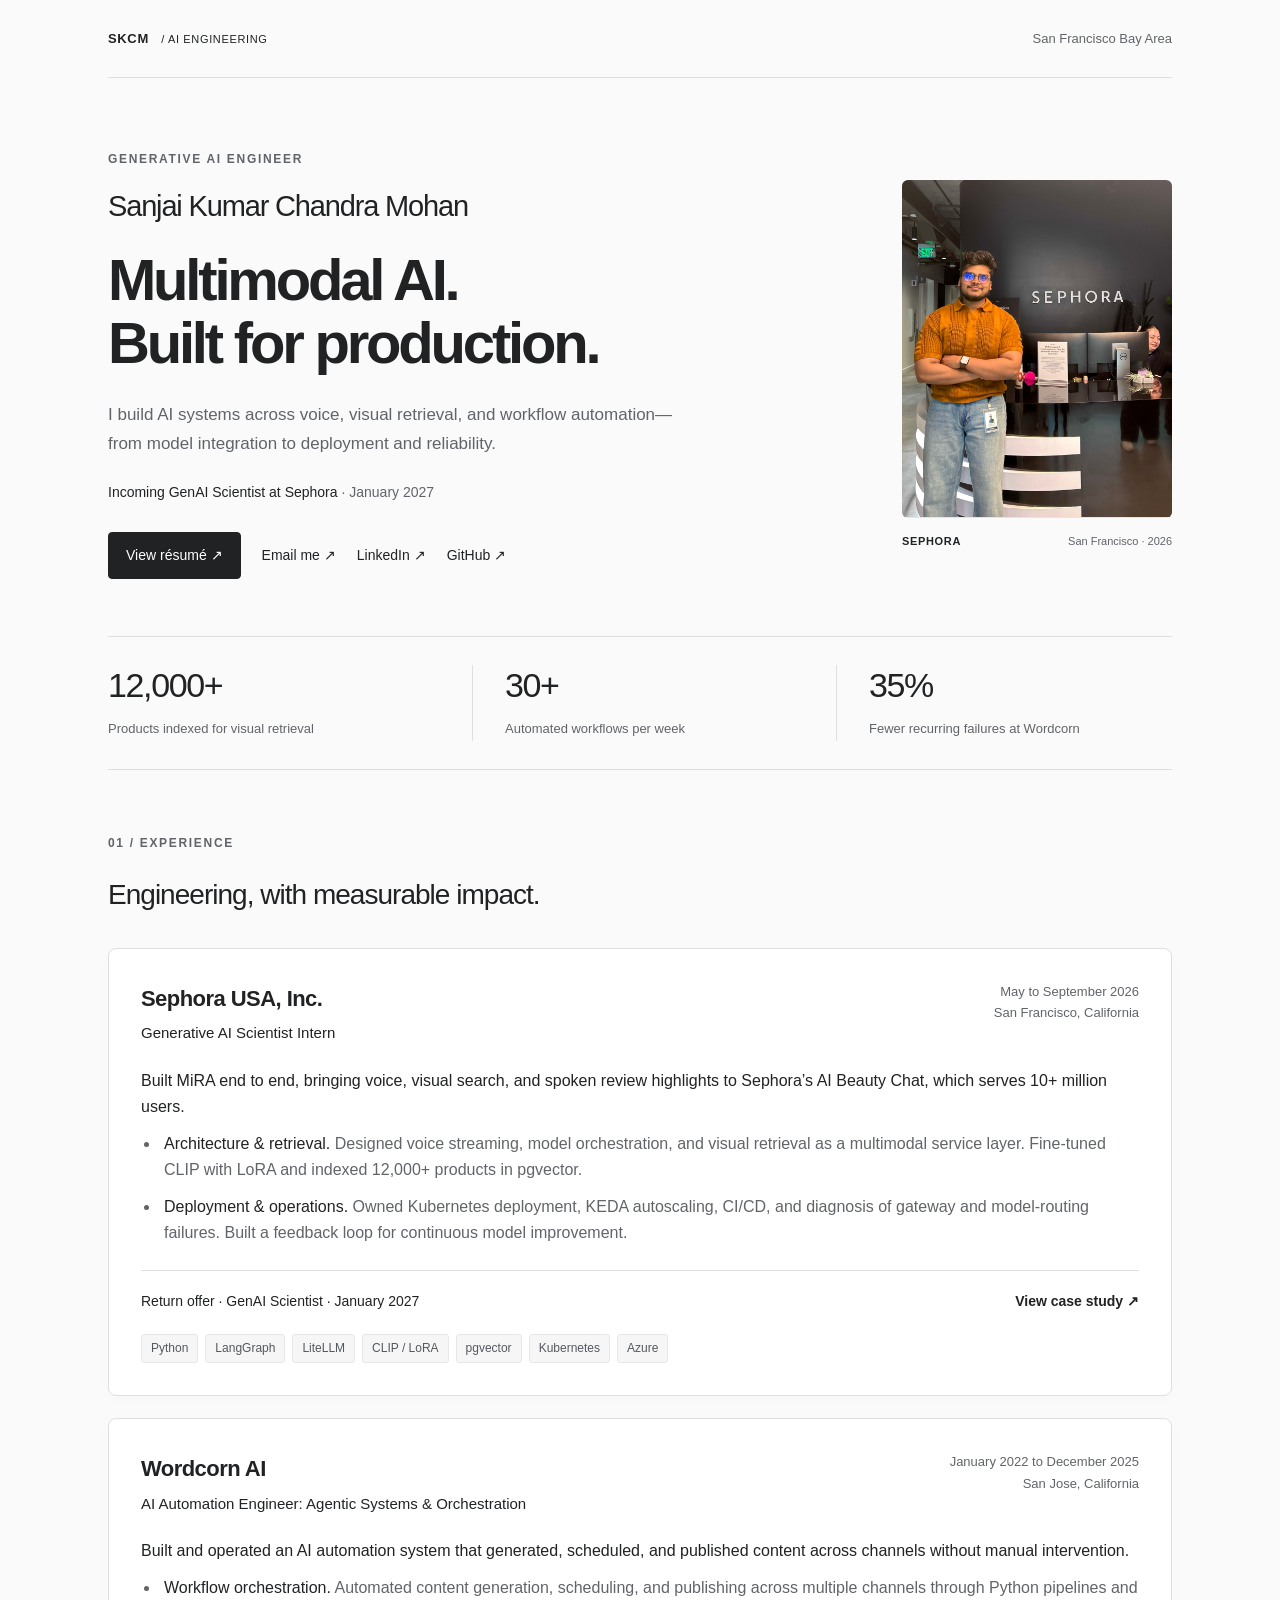
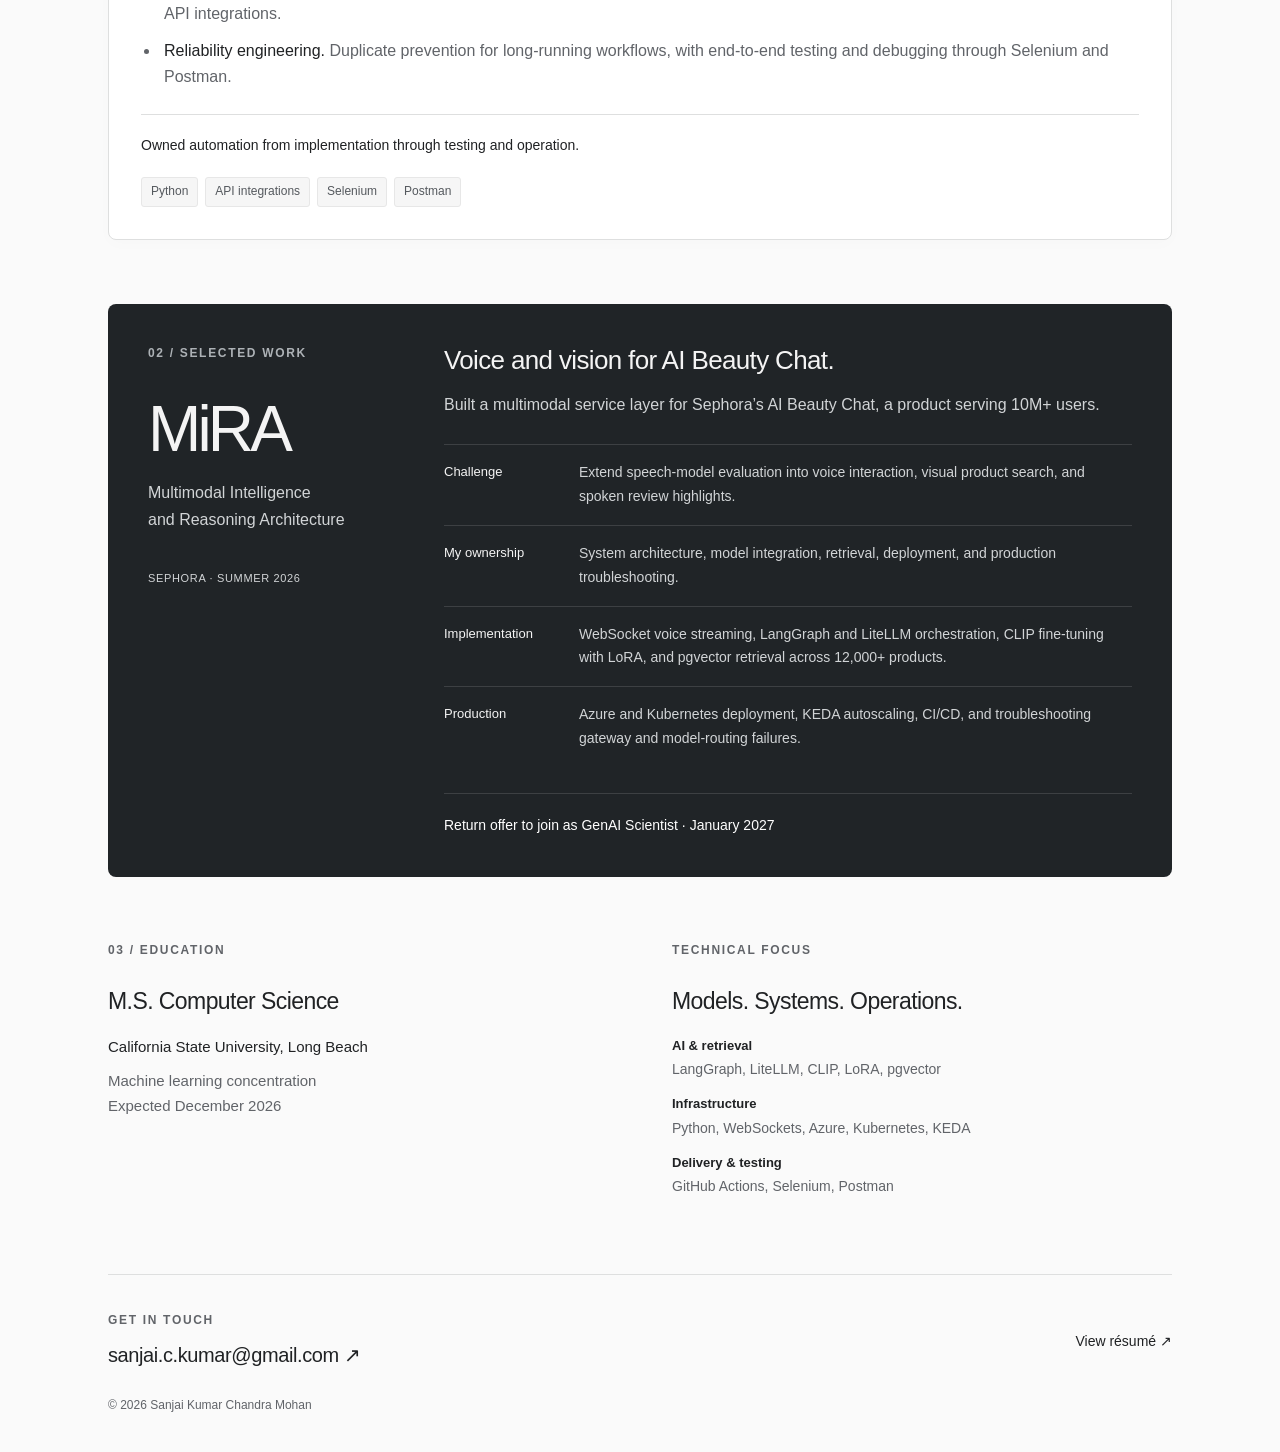
==== commit f0bcb5e2: "Rebuild portfolio around recruiting essentials with cohesive neutral design" ====
--- a/index.html
+++ b/index.html
@@ -1,2 +1,2 @@
-<!DOCTYPE html><html lang="en"><head><meta charSet="utf-8"/><meta name="viewport" content="width=device-width, initial-scale=1"/><link rel="stylesheet" href="/_next/static/css/index.Dtfpd_58.css" data-rsc-css-href="/_next/static/css/index.Dtfpd_58.css" data-precedence="vite-rsc/importer-resources"/><link rel="modulepreload" fetchPriority="low" href="/_next/static/chunks/index-BLelmnD8.js"/><script src="/_next/static/chunks/rolldown-runtime-C60lm6uB.js" type="module" async=""></script><script src="/_next/static/chunks/framework-D_rUT4EX.js" type="module" async=""></script><link rel="modulepreload" href="/_next/static/chunks/layout-segment-context-BXZaqemK.js" crossorigin=""/><title>Sanjai Kumar Chandra Mohan</title><meta name="description" content="Sanjai Kumar Chandra Mohan: GenAI engineer, creator of MiRA at Sephora, and M.S. Computer Science student at CSULB."/><meta property="og:title" content="Sanjai Kumar Chandra Mohan | Generative AI Engineer"/><meta property="og:description" content="Sanjai Kumar Chandra Mohan: GenAI engineer, creator of MiRA at Sephora, and M.S. Computer Science student at CSULB."/><meta property="og:type" content="website"/><meta name="twitter:card" content="summary"/><meta name="twitter:title" content="Sanjai Kumar Chandra Mohan | Generative AI Engineer"/><meta name="twitter:description" content="Sanjai Kumar Chandra Mohan: GenAI engineer, creator of MiRA at Sephora, and M.S. Computer Science student at CSULB."/><link rel="icon" href="/favicon.svg"/><script>Object.assign(((self[Symbol.for("vinext.navigationRuntime")]??={bootstrap:{routeManifest:null},functions:{}}).bootstrap.rsc??={rsc:[]}),{params:{},nav:{"pathname":"/","searchParams":[]}})</script><link rel="modulepreload" href="/_next/static/chunks/index-BLelmnD8.js" />
-</head><body><a class="skip-link" href="#experience">Skip to content</a><div class="page"><header id="top" class="intro"><div class="masthead"><span class="discipline">Generative AI Engineer</span><span>San Francisco Bay Area</span></div><div class="intro-grid"><div class="intro-copy"><p class="intro-kicker">GENAI SYSTEMS · MULTIMODAL PRODUCTS · PRODUCTION</p><h1 class="name-banner"><span class="name-line">Sanjai Kumar</span><span class="name-line"> <!-- -->Chandra Mohan</span></h1><p class="identity">AI systems, from architecture to production.</p><p class="current">M.S. Computer Science, CSULB · Incoming GenAI Scientist, Sephora (January 2027).</p><nav class="contact" aria-label="Contact and profiles"><a href="https://github.com/SanjaiKumar20S115452">GitHub<span aria-hidden="true"> ↗</span></a><a href="https://www.linkedin.com/in/sanjai-kumar-us/">LinkedIn<span aria-hidden="true"> ↗</span></a><a href="mailto:sanjai.c.kumar@gmail.com">Email<span aria-hidden="true"> ↗</span></a><a href="/resume-sanjai-kumar.pdf">Resume<span aria-hidden="true"> ↗</span></a></nav></div><div class="portrait-frame"><img class="portrait" src="/images/sanjai-at-sephora.jpg?v=8" alt="Standing at the Sephora office with the Sephora wordmark visible behind me" width="1200" height="1600" fetchPriority="high"/></div></div><div class="signal-bar" aria-label="Professional snapshot"><span><b>Based in</b> San Francisco Bay Area</span><span><b>Focus</b> Multimodal AI</span><span><b>Scale</b> 10M+ users</span><span><b>Next</b> GenAI Scientist · Sephora</span></div></header><main><section class="section experience" id="experience" aria-labelledby="experience-title"><div class="margin"><h2 id="experience-title">01 / Production impact</h2></div><div class="experience-list"><div data-slot="card" data-size="default" class="group/card flex flex-col gap-(--card-spacing) overflow-hidden rounded-xl bg-card py-(--card-spacing) text-sm text-card-foreground ring-1 ring-foreground/10 [--card-spacing:--spacing(4)] has-data-[slot=card-footer]:pb-0 has-[&gt;img:first-child]:pt-0 data-[size=sm]:[--card-spacing:--spacing(3)] data-[size=sm]:has-data-[slot=card-footer]:pb-0 *:[img:first-child]:rounded-t-xl *:[img:last-child]:rounded-b-xl experience-card"><article><div class="experience-heading"><p class="experience-category">Multimodal AI · Production infrastructure</p><div class="experience-top"><h3>Sephora USA, Inc.</h3><span class="experience-date">May to September 2026</span></div><p class="experience-role">Generative AI Scientist Intern</p><p class="experience-location">San Francisco, California<span aria-hidden="true"> / </span>Full-time · On-site</p></div><div class="experience-body"><p class="experience-description">Built MiRA end to end, bringing voice, visual search, and spoken review highlights to Sephora’s AI Beauty Chat, which serves 10+ million users.</p><dl class="experience-metrics"><div><dt>AI Beauty Chat users</dt><dd>10M+</dd></div><div><dt>Products indexed</dt><dd>12K+</dd></div><div><dt>Technical &amp; leadership presentations</dt><dd>4</dd></div></dl><div class="experience-contributions"><div><h4>Architecture &amp; retrieval</h4><p>Designed voice streaming, model orchestration, and visual retrieval as a multimodal service layer. Fine-tuned CLIP with LoRA and indexed 12,000+ products in pgvector.</p></div><div><h4>Deployment &amp; operations</h4><p>Owned Kubernetes deployment, KEDA autoscaling, CI/CD, and diagnosis of gateway and model-routing failures. Built a feedback loop for continuous model improvement.</p></div></div><ul class="experience-stack" aria-label="Sephora USA, Inc. technologies"><li><span data-slot="badge" data-variant="outline" class="group/badge inline-flex h-5 w-fit shrink-0 items-center justify-center gap-1 overflow-hidden rounded-4xl border px-2 py-0.5 text-xs font-medium whitespace-nowrap transition-all focus-visible:border-ring focus-visible:ring-[3px] focus-visible:ring-ring/50 has-data-[icon=inline-end]:pr-1.5 has-data-[icon=inline-start]:pl-1.5 aria-invalid:border-destructive aria-invalid:ring-destructive/20 dark:aria-invalid:ring-destructive/40 [&amp;&gt;svg]:pointer-events-none [&amp;&gt;svg]:size-3! border-border text-foreground [a]:hover:bg-muted [a]:hover:text-muted-foreground technology-badge">Python</span></li><li><span data-slot="badge" data-variant="outline" class="group/badge inline-flex h-5 w-fit shrink-0 items-center justify-center gap-1 overflow-hidden rounded-4xl border px-2 py-0.5 text-xs font-medium whitespace-nowrap transition-all focus-visible:border-ring focus-visible:ring-[3px] focus-visible:ring-ring/50 has-data-[icon=inline-end]:pr-1.5 has-data-[icon=inline-start]:pl-1.5 aria-invalid:border-destructive aria-invalid:ring-destructive/20 dark:aria-invalid:ring-destructive/40 [&amp;&gt;svg]:pointer-events-none [&amp;&gt;svg]:size-3! border-border text-foreground [a]:hover:bg-muted [a]:hover:text-muted-foreground technology-badge">LangGraph</span></li><li><span data-slot="badge" data-variant="outline" class="group/badge inline-flex h-5 w-fit shrink-0 items-center justify-center gap-1 overflow-hidden rounded-4xl border px-2 py-0.5 text-xs font-medium whitespace-nowrap transition-all focus-visible:border-ring focus-visible:ring-[3px] focus-visible:ring-ring/50 has-data-[icon=inline-end]:pr-1.5 has-data-[icon=inline-start]:pl-1.5 aria-invalid:border-destructive aria-invalid:ring-destructive/20 dark:aria-invalid:ring-destructive/40 [&amp;&gt;svg]:pointer-events-none [&amp;&gt;svg]:size-3! border-border text-foreground [a]:hover:bg-muted [a]:hover:text-muted-foreground technology-badge">LiteLLM</span></li><li><span data-slot="badge" data-variant="outline" class="group/badge inline-flex h-5 w-fit shrink-0 items-center justify-center gap-1 overflow-hidden rounded-4xl border px-2 py-0.5 text-xs font-medium whitespace-nowrap transition-all focus-visible:border-ring focus-visible:ring-[3px] focus-visible:ring-ring/50 has-data-[icon=inline-end]:pr-1.5 has-data-[icon=inline-start]:pl-1.5 aria-invalid:border-destructive aria-invalid:ring-destructive/20 dark:aria-invalid:ring-destructive/40 [&amp;&gt;svg]:pointer-events-none [&amp;&gt;svg]:size-3! border-border text-foreground [a]:hover:bg-muted [a]:hover:text-muted-foreground technology-badge">CLIP / LoRA</span></li><li><span data-slot="badge" data-variant="outline" class="group/badge inline-flex h-5 w-fit shrink-0 items-center justify-center gap-1 overflow-hidden rounded-4xl border px-2 py-0.5 text-xs font-medium whitespace-nowrap transition-all focus-visible:border-ring focus-visible:ring-[3px] focus-visible:ring-ring/50 has-data-[icon=inline-end]:pr-1.5 has-data-[icon=inline-start]:pl-1.5 aria-invalid:border-destructive aria-invalid:ring-destructive/20 dark:aria-invalid:ring-destructive/40 [&amp;&gt;svg]:pointer-events-none [&amp;&gt;svg]:size-3! border-border text-foreground [a]:hover:bg-muted [a]:hover:text-muted-foreground technology-badge">pgvector</span></li><li><span data-slot="badge" data-variant="outline" class="group/badge inline-flex h-5 w-fit shrink-0 items-center justify-center gap-1 overflow-hidden rounded-4xl border px-2 py-0.5 text-xs font-medium whitespace-nowrap transition-all focus-visible:border-ring focus-visible:ring-[3px] focus-visible:ring-ring/50 has-data-[icon=inline-end]:pr-1.5 has-data-[icon=inline-start]:pl-1.5 aria-invalid:border-destructive aria-invalid:ring-destructive/20 dark:aria-invalid:ring-destructive/40 [&amp;&gt;svg]:pointer-events-none [&amp;&gt;svg]:size-3! border-border text-foreground [a]:hover:bg-muted [a]:hover:text-muted-foreground technology-badge">Kubernetes</span></li><li><span data-slot="badge" data-variant="outline" class="group/badge inline-flex h-5 w-fit shrink-0 items-center justify-center gap-1 overflow-hidden rounded-4xl border px-2 py-0.5 text-xs font-medium whitespace-nowrap transition-all focus-visible:border-ring focus-visible:ring-[3px] focus-visible:ring-ring/50 has-data-[icon=inline-end]:pr-1.5 has-data-[icon=inline-start]:pl-1.5 aria-invalid:border-destructive aria-invalid:ring-destructive/20 dark:aria-invalid:ring-destructive/40 [&amp;&gt;svg]:pointer-events-none [&amp;&gt;svg]:size-3! border-border text-foreground [a]:hover:bg-muted [a]:hover:text-muted-foreground technology-badge">Azure</span></li></ul></div><div class="experience-footer"><p>Return offer · GenAI Scientist · January 2027</p><a href="#mira">Explore MiRA<span aria-hidden="true"> ↗</span></a></div></article></div><div data-slot="card" data-size="default" class="group/card flex flex-col gap-(--card-spacing) overflow-hidden rounded-xl bg-card py-(--card-spacing) text-sm text-card-foreground ring-1 ring-foreground/10 [--card-spacing:--spacing(4)] has-data-[slot=card-footer]:pb-0 has-[&gt;img:first-child]:pt-0 data-[size=sm]:[--card-spacing:--spacing(3)] data-[size=sm]:has-data-[slot=card-footer]:pb-0 *:[img:first-child]:rounded-t-xl *:[img:last-child]:rounded-b-xl experience-card"><article><div class="experience-heading"><p class="experience-category">Agentic systems · Workflow automation</p><div class="experience-top"><h3>Wordcorn AI</h3><span class="experience-date">January 2022 to December 2025</span></div><p class="experience-role">AI Automation Engineer: Agentic Systems &amp; Orchestration</p><p class="experience-location">San Jose, California<span aria-hidden="true"> / </span>Full-time · Hybrid</p></div><div class="experience-body"><p class="experience-description">Built and operated an AI automation system that generated, scheduled, and published content across channels without manual intervention.</p><dl class="experience-metrics"><div><dt>Workflows per week</dt><dd>30+</dd></div><div><dt>Without manual intervention</dt><dd>9 mo.</dd></div><div><dt>Fewer recurring failures</dt><dd>35%</dd></div></dl><div class="experience-contributions"><div><h4>Workflow orchestration</h4><p>Automated content generation, scheduling, and publishing across multiple channels through Python pipelines and API integrations.</p></div><div><h4>Reliability engineering</h4><p>Duplicate prevention for long-running workflows, with end-to-end testing and debugging through Selenium and Postman.</p></div></div><ul class="experience-stack" aria-label="Wordcorn AI technologies"><li><span data-slot="badge" data-variant="outline" class="group/badge inline-flex h-5 w-fit shrink-0 items-center justify-center gap-1 overflow-hidden rounded-4xl border px-2 py-0.5 text-xs font-medium whitespace-nowrap transition-all focus-visible:border-ring focus-visible:ring-[3px] focus-visible:ring-ring/50 has-data-[icon=inline-end]:pr-1.5 has-data-[icon=inline-start]:pl-1.5 aria-invalid:border-destructive aria-invalid:ring-destructive/20 dark:aria-invalid:ring-destructive/40 [&amp;&gt;svg]:pointer-events-none [&amp;&gt;svg]:size-3! border-border text-foreground [a]:hover:bg-muted [a]:hover:text-muted-foreground technology-badge">Python</span></li><li><span data-slot="badge" data-variant="outline" class="group/badge inline-flex h-5 w-fit shrink-0 items-center justify-center gap-1 overflow-hidden rounded-4xl border px-2 py-0.5 text-xs font-medium whitespace-nowrap transition-all focus-visible:border-ring focus-visible:ring-[3px] focus-visible:ring-ring/50 has-data-[icon=inline-end]:pr-1.5 has-data-[icon=inline-start]:pl-1.5 aria-invalid:border-destructive aria-invalid:ring-destructive/20 dark:aria-invalid:ring-destructive/40 [&amp;&gt;svg]:pointer-events-none [&amp;&gt;svg]:size-3! border-border text-foreground [a]:hover:bg-muted [a]:hover:text-muted-foreground technology-badge">API integrations</span></li><li><span data-slot="badge" data-variant="outline" class="group/badge inline-flex h-5 w-fit shrink-0 items-center justify-center gap-1 overflow-hidden rounded-4xl border px-2 py-0.5 text-xs font-medium whitespace-nowrap transition-all focus-visible:border-ring focus-visible:ring-[3px] focus-visible:ring-ring/50 has-data-[icon=inline-end]:pr-1.5 has-data-[icon=inline-start]:pl-1.5 aria-invalid:border-destructive aria-invalid:ring-destructive/20 dark:aria-invalid:ring-destructive/40 [&amp;&gt;svg]:pointer-events-none [&amp;&gt;svg]:size-3! border-border text-foreground [a]:hover:bg-muted [a]:hover:text-muted-foreground technology-badge">Selenium</span></li><li><span data-slot="badge" data-variant="outline" class="group/badge inline-flex h-5 w-fit shrink-0 items-center justify-center gap-1 overflow-hidden rounded-4xl border px-2 py-0.5 text-xs font-medium whitespace-nowrap transition-all focus-visible:border-ring focus-visible:ring-[3px] focus-visible:ring-ring/50 has-data-[icon=inline-end]:pr-1.5 has-data-[icon=inline-start]:pl-1.5 aria-invalid:border-destructive aria-invalid:ring-destructive/20 dark:aria-invalid:ring-destructive/40 [&amp;&gt;svg]:pointer-events-none [&amp;&gt;svg]:size-3! border-border text-foreground [a]:hover:bg-muted [a]:hover:text-muted-foreground technology-badge">Postman</span></li></ul></div><div class="experience-footer"><p>Owned automation from implementation through testing and operation.</p></div></article></div></div></section><section class="section feature" id="mira" aria-labelledby="mira-title"><div class="margin"><h2 id="mira-title">02 / Case study</h2><p>Sephora · Summer 2026</p></div><article class="prose"><div class="project-heading"><h3>MiRA</h3><span class="eyebrow">Voice · Vision · Reasoning</span></div><p class="expansion">Multimodal Intelligence and Reasoning Architecture</p><p class="lede">From speech-model evaluation to a production multimodal service layer.</p><div class="case-scope"><span class="eyebrow">Scope of ownership</span><p>System architecture, model integration, retrieval, deployment, and production troubleshooting.</p></div><div class="case-chapters"><section><h4>The mandate</h4><p>I joined Sephora’s AI Beauty Chat team in summer 2026 with a focused brief: evaluate speech-to-text models. The product serves 10+ million users, and the team had won the Grand Prize in the LVMH Business of Tomorrow Cup. I expanded that initial exploration into MiRA, a service layer that brings voice interaction, visual search, and spoken review highlights to the same product experience.</p></section><section><h4>The system</h4><p>I built real-time voice infrastructure over WebSockets, integrating gpt-4o-transcribe, gpt-4o-mini-tts, and streaming speech recognition through a realtime model gateway. LangGraph and LiteLLM supported orchestration and model routing. For visual retrieval, I fine-tuned CLIP with LoRA and indexed more than 12,000 products in PostgreSQL with pgvector, grounding image-based search in the product catalog.</p></section><section><h4>Production ownership</h4><p>I carried the system through Azure and Kubernetes deployment, with stateless microservices, KEDA autoscaling, CI/CD through GitHub Actions and Opsera, and a feedback loop for model improvement. Operational work included diagnosing autoscaling, gateway, and model-routing failures. I also presented MiRA four times: an internal showcase for 100+ people, a dedicated review with an SVP, VP, and Senior Directors, an internal tech sync, and the intern program’s closing showcase.</p></section></div><aside class="outcome"><span class="eyebrow">Outcome</span><p>Return offer to rejoin Sephora as a GenAI Scientist in January 2027.</p></aside></article></section><section class="section" id="projects" aria-labelledby="projects-title"><div class="margin"><h2 id="projects-title">03 / Selected systems</h2></div><div><article class="project"><div class="project-top"><h3>Content automation platform</h3><span class="eyebrow">Wordcorn AI</span></div><p>A system for content generation, scheduling, and multi-channel publishing. Python pipelines coordinated API integrations and long-running workflows, with duplicate prevention and end-to-end validation.</p></article><article class="project"><div class="project-top"><h3>Sephora Summer Game</h3><span class="eyebrow">A playable memory</span></div><p>An animated retelling of my internship, built over a weekend with Codex. Every point collected represents a real milestone from the summer. A small game about a very full few months.</p></article><article class="project"><div class="project-top"><h3>Published Android apps</h3><span class="eyebrow">Independent development</span></div><p>Multiple apps published on the Play Store, beginning after that eighth-grade workshop. My first experience of taking an idea all the way to something another person could actually use.</p></article></div></section><section class="section" id="about" aria-labelledby="about-title"><div class="margin"><h2 id="about-title">04 / About</h2></div><div class="prose"><p>I’m a generative AI engineer pursuing an M.S. in Computer Science at California State University, Long Beach, with a concentration in machine learning. I graduate in December 2026.</p><p>I grew up in India and started building software after an app development workshop in eighth grade. Publishing multiple Android apps on the Play Store gave me an early grounding in taking an idea from implementation to real users.</p><p>I moved to the US on my own for graduate school. I’m funding it myself, without financial support from family, and have worked throughout my degree. It’s been an education in more than computer science.</p></div></section><section class="section" id="reflection" aria-labelledby="reflection-title"><div class="margin"><h2 id="reflection-title">05 / Perspective</h2></div><div class="prose"><h3 class="note-title">A model is one part of the system.</h3><p>Building MiRA made the relationship between model quality and system quality concrete. A useful model still depends on retrieval, latency, deployment, failure handling, and feedback. Owning the complete path changed how I evaluate an AI system: by the experience it can sustain in production.</p><p>Working through graduate school far from family has shaped that approach. I value consistent execution, clear communication, and taking responsibility for the details. I also want to keep showing up for the people in my life while doing work I’m proud of.</p></div></section><section class="section now" id="now" aria-labelledby="now-title"><div class="margin"><h2 id="now-title">06 / Now</h2><p>September 2026</p></div><div class="prose"><p>Finishing my M.S. in December 2026. Returning to Sephora as a GenAI Scientist in January 2027. Always building something on the side.</p></div></section></main><footer><span>© 2026</span><a href="#top">Back to top ↑</a></footer></div><script type="module" src="/_next/static/chunks/index-BLelmnD8.js" id="_R_" async=""></script><script>((self[Symbol.for("vinext.navigationRuntime")]??={bootstrap:{routeManifest:null},functions:{}}).bootstrap.rsc??={rsc:[]}).rsc.push("0:{\"page:/\":\"$L1\",\"layout:/\":\"$L2\",\"route:/\":\"$L3\",\"__route\":\"route:/\",\"__interceptionContext\":null,\"__layoutIds\":[\"layout:/\"],\"__rootLayout\":\"/\",\"__bfcacheSegmentIdentities\":{\"layout:/\":\"[\\\"layout\\\",\\\"layout:/\\\",\\\"root-boundary:/\\\",\\\"\\\"]\",\"page:/\":\"[\\\"page\\\",\\\"page:/\\\",\\\"root-boundary:/\\\",\\\"\\\"]\"},\"__srcPage\":[\"page\"],\"__layoutFlags\":{\"layout:/\":\"s\"},\"__artifactCompatibility\":{\"schemaVersion\":1,\"graphVersion\":\"app-route-graph:1177fd80f83fa7b0\",\"deploymentVersion\":\"520dd146-0492-479a-a39d-9f135fc4cae9\",\"appElementsSchemaVersion\":1,\"rscPayloadSchemaVersion\":1,\"rootBoundaryId\":\"/\",\"renderEpoch\":null}}\n")</script><script>((self[Symbol.for("vinext.navigationRuntime")]??={bootstrap:{routeManifest:null},functions:{}}).bootstrap.rsc??={rsc:[]}).rsc.push("4:I[\"8c0f216c4604\",[],\"Children\",1]\n")</script><script>((self[Symbol.for("vinext.navigationRuntime")]??={bootstrap:{routeManifest:null},functions:{}}).bootstrap.rsc??={rsc:[]}).rsc.push("5:I[\"593f344dc510\",[],\"GlobalErrorBoundary\",1]\n")</script><script>((self[Symbol.for("vinext.navigationRuntime")]??={bootstrap:{routeManifest:null},functions:{}}).bootstrap.rsc??={rsc:[]}).rsc.push("6:I[\"0b874ad30386\",[],\"default\",1]\n")</script><script>((self[Symbol.for("vinext.navigationRuntime")]??={bootstrap:{routeManifest:null},functions:{}}).bootstrap.rsc??={rsc:[]}).rsc.push("7:I[\"593f344dc510\",[],\"ErrorBoundary\",1]\n")</script><script>((self[Symbol.for("vinext.navigationRuntime")]??={bootstrap:{routeManifest:null},functions:{}}).bootstrap.rsc??={rsc:[]}).rsc.push("8:I[\"15c18cfaeeff\",[],\"LayoutSegmentProvider\",1]\n")</script><script>((self[Symbol.for("vinext.navigationRuntime")]??={bootstrap:{routeManifest:null},functions:{}}).bootstrap.rsc??={rsc:[]}).rsc.push("9:I[\"8c0f216c4604\",[],\"Slot\",1]\n")</script><script>((self[Symbol.for("vinext.navigationRuntime")]??={bootstrap:{routeManifest:null},functions:{}}).bootstrap.rsc??={rsc:[]}).rsc.push("a:I[\"593f344dc510\",[],\"NotFoundBoundary\",1]\n")</script><script>((self[Symbol.for("vinext.navigationRuntime")]??={bootstrap:{routeManifest:null},functions:{}}).bootstrap.rsc??={rsc:[]}).rsc.push("b:I[\"9276801271d6\",[],\"AppRouterScrollTarget\",1]\n")</script><script>((self[Symbol.for("vinext.navigationRuntime")]??={bootstrap:{routeManifest:null},functions:{}}).bootstrap.rsc??={rsc:[]}).rsc.push("c:I[\"593f344dc510\",[],\"RedirectBoundary\",1]\n")</script><script>((self[Symbol.for("vinext.navigationRuntime")]??={bootstrap:{routeManifest:null},functions:{}}).bootstrap.rsc??={rsc:[]}).rsc.push(":HL[\"/_next/static/css/index.Dtfpd_58.css\",\"style\"     ]\n")</script><script>((self[Symbol.for("vinext.navigationRuntime")]??={bootstrap:{routeManifest:null},functions:{}}).bootstrap.rsc??={rsc:[]}).rsc.push("2:[[[\"$\",\"link\",\"css:/_next/static/css/index.Dtfpd_58.css\",{\"rel\":\"stylesheet\",\"precedence\":\"vite-rsc/importer-resources\",\"href\":\"/_next/static/css/index.Dtfpd_58.css\",\"data-rsc-css-href\":\"/_next/static/css/index.Dtfpd_58.css\"}],\"$undefined\"],[\"$\",\"html\",null,{\"lang\":\"en\",\"children\":[\"$\",\"body\",null,{\"children\":[\"$\",\"$L4\",null,{}]}]}]]\n")</script><script>((self[Symbol.for("vinext.navigationRuntime")]??={bootstrap:{routeManifest:null},functions:{}}).bootstrap.rsc??={rsc:[]}).rsc.push("3:[[[\"$\",\"meta\",null,{\"charSet\":\"utf-8\"}],[[\"$\",\"title\",\"0\",{\"children\":\"Sanjai Kumar Chandra Mohan\"}],[\"$\",\"meta\",\"1\",{\"name\":\"description\",\"content\":\"Sanjai Kumar Chandra Mohan: GenAI engineer, creator of MiRA at Sephora, and M.S. Computer Science student at CSULB.\"}],[\"$\",\"meta\",\"2\",{\"property\":\"og:title\",\"content\":\"Sanjai Kumar Chandra Mohan | Generative AI Engineer\"}],[\"$\",\"meta\",\"3\",{\"property\":\"og:description\",\"content\":\"Sanjai Kumar Chandra Mohan: GenAI engineer, creator of MiRA at Sephora, and M.S. Computer Science student at CSULB.\"}],[\"$\",\"meta\",\"4\",{\"property\":\"og:type\",\"content\":\"website\"}],[\"$\",\"meta\",\"5\",{\"name\":\"twitter:card\",\"content\":\"summary\"}],[\"$\",\"meta\",\"6\",{\"name\":\"twitter:title\",\"content\":\"Sanjai Kumar Chandra Mohan | Generative AI Engineer\"}],[\"$\",\"meta\",\"7\",{\"name\":\"twitter:description\",\"content\":\"Sanjai Kumar Chandra Mohan: GenAI engineer, creator of MiRA at Sephora, and M.S. Computer Science student at CSULB.\"}],[\"$\",\"link\",\"8\",{\"data-vinext-streamed-icon\":\"$undefined\",\"rel\":\"icon\",\"href\":\"/favicon.svg\",\"type\":\"$undefined\",\"sizes\":\"$undefined\",\"color\":\"$undefined\",\"media\":\"$undefined\",\"fetchPriority\":\"$undefined\"}]],[[\"$\",\"meta\",\"0\",{\"name\":\"viewport\",\"content\":\"width=device-width, initial-scale=1\"}]]],[\"$\",\"$L5\",null,{\"fallback\":\"$6\",\"children\":[\"$\",\"$L7\",null,{\"fallback\":\"$6\",\"children\":[\"$\",\"$L8\",null,{\"providerId\":\"layout:/\",\"segmentMap\":{\"children\":[]},\"children\":[\"$\",\"$L9\",null,{\"id\":\"layout:/\",\"parallelSlots\":\"$undefined\",\"children\":[\"$\",\"$La\",null,{\"resetKey\":\"\",\"fallback\":[[\"$\",\"title\",null,{\"children\":\"404: This page could not be found.\"}],[\"$\",\"div\",null,{\"style\":{\"fontFamily\":\"system-ui,\\\"Segoe UI\\\",Roboto,Helvetica,Arial,sans-serif,\\\"Apple Color Emoji\\\",\\\"Segoe UI Emoji\\\"\",\"height\":\"100vh\",\"textAlign\":\"center\",\"display\":\"flex\",\"flexDirection\":\"column\",\"alignItems\":\"center\",\"justifyContent\":\"center\"},\"children\":[\"$\",\"div\",null,{\"children\":[[\"$\",\"style\",null,{\"dangerouslySetInnerHTML\":{\"__html\":\"body{color:#000;background:#fff;margin:0}.next-error-h1{border-right:1px solid rgba(0,0,0,.3)}@media (prefers-color-scheme:dark){body{color:#fff;background:#000}.next-error-h1{border-right:1px solid rgba(255,255,255,.3)}}\"}}],[\"$\",\"h1\",null,{\"className\":\"next-error-h1\",\"style\":{\"display\":\"inline-block\",\"margin\":\"0 20px 0 0\",\"padding\":\"0 23px 0 0\",\"fontSize\":24,\"fontWeight\":500,\"verticalAlign\":\"top\",\"lineHeight\":\"49px\"},\"children\":404}],[\"$\",\"div\",null,{\"style\":{\"display\":\"inline-block\"},\"children\":[\"$\",\"h2\",null,{\"style\":{\"fontSize\":14,\"fontWeight\":400,\"lineHeight\":\"49px\",\"margin\":0},\"children\":\"This page could not be found.\"}]}]]}]}]],\"children\":[\"$\",\"$Lb\",null,{\"children\":[\"$\",\"$Lc\",null,{\"children\":[[\"$\",\"$L8\",null,{\"providerId\":\"page:/\",\"segmentMap\":{\"children\":[\"__PAGE__\"]},\"children\":[\"$\",\"$L9\",null,{\"id\":\"page:/\"}]}],null]}]}]}]}]}]}]}],null,null]\n")</script><script>((self[Symbol.for("vinext.navigationRuntime")]??={bootstrap:{routeManifest:null},functions:{}}).bootstrap.rsc??={rsc:[]}).rsc.push(":HL[\"/images/sanjai-at-sephora.jpg?v=8\",\"image\",{\"fetchPriority\":\"high\"}]\n")</script><script>((self[Symbol.for("vinext.navigationRuntime")]??={bootstrap:{routeManifest:null},functions:{}}).bootstrap.rsc??={rsc:[]}).rsc.push("1:[[\"$\",\"a\",null,{\"className\":\"skip-link\",\"href\":\"#experience\",\"children\":\"Skip to content\"}],[\"$\",\"div\",null,{\"className\":\"page\",\"children\":[[\"$\",\"header\",null,{\"id\":\"top\",\"className\":\"intro\",\"children\":[[\"$\",\"div\",null,{\"className\":\"masthead\",\"children\":[[\"$\",\"span\",null,{\"className\":\"discipline\",\"children\":\"Generative AI Engineer\"}],[\"$\",\"span\",null,{\"children\":\"San Francisco Bay Area\"}]]}],[\"$\",\"div\",null,{\"className\":\"intro-grid\",\"children\":[[\"$\",\"div\",null,{\"className\":\"intro-copy\",\"children\":[[\"$\",\"p\",null,{\"className\":\"intro-kicker\",\"children\":\"GENAI SYSTEMS · MULTIMODAL PRODUCTS · PRODUCTION\"}],[\"$\",\"h1\",null,{\"className\":\"name-banner\",\"children\":[[\"$\",\"span\",\"Sanjai Kumar\",{\"className\":\"name-line\",\"children\":[false,\"Sanjai Kumar\"]}],[\"$\",\"span\",\"Chandra Mohan\",{\"className\":\"name-line\",\"children\":[\" \",\"Chandra Mohan\"]}]]}],[\"$\",\"p\",null,{\"className\":\"identity\",\"children\":\"AI systems, from architecture to production.\"}],[\"$\",\"p\",null,{\"className\":\"current\",\"children\":\"M.S. Computer Science, CSULB · Incoming GenAI Scientist, Sephora (January 2027).\"}],[\"$\",\"nav\",null,{\"className\":\"contact\",\"aria-label\":\"Contact and profiles\",\"children\":[[\"$\",\"a\",\"GitHub\",{\"href\":\"https://github.com/SanjaiKumar20S115452\",\"children\":[\"GitHub\",[\"$\",\"span\",null,{\"aria-hidden\":\"true\",\"children\":\" ↗\"}]]}],[\"$\",\"a\",\"LinkedIn\",{\"href\":\"https://www.linkedin.com/in/sanjai-kumar-us/\",\"children\":[\"LinkedIn\",[\"$\",\"span\",null,{\"aria-hidden\":\"true\",\"children\":\" ↗\"}]]}],[\"$\",\"a\",\"Email\",{\"href\":\"mailto:sanjai.c.kumar@gmail.com\",\"children\":[\"Email\",[\"$\",\"span\",null,{\"aria-hidden\":\"true\",\"children\":\" ↗\"}]]}],[\"$\",\"a\",\"Resume\",{\"href\":\"/resume-sanjai-kumar.pdf\",\"children\":[\"Resume\",[\"$\",\"span\",null,{\"aria-hidden\":\"true\",\"children\":\" ↗\"}]]}]]}]]}],[\"$\",\"div\",null,{\"className\":\"portrait-frame\",\"children\":[\"$\",\"img\",null,{\"className\":\"portrait\",\"src\":\"/images/sanjai-at-sephora.jpg?v=8\",\"alt\":\"Standing at the Sephora office with the Sephora wordmark visible behind me\",\"width\":1200,\"height\":1600,\"fetchPriority\":\"high\"}]}]]}],[\"$\",\"div\",null,{\"className\":\"signal-bar\",\"aria-label\":\"Professional snapshot\",\"children\":[[\"$\",\"span\",null,{\"children\":[[\"$\",\"b\",null,{\"children\":\"Based in\"}],\" San Francisco Bay Area\"]}],[\"$\",\"span\",null,{\"children\":[[\"$\",\"b\",null,{\"children\":\"Focus\"}],\" Multimodal AI\"]}],[\"$\",\"span\",null,{\"children\":[[\"$\",\"b\",null,{\"children\":\"Scale\"}],\" 10M+ users\"]}],[\"$\",\"span\",null,{\"children\":[[\"$\",\"b\",null,{\"children\":\"Next\"}],\" GenAI Scientist · Sephora\"]}]]}]]}],[\"$\",\"main\",null,{\"children\":[[\"$\",\"section\",null,{\"className\":\"section experience\",\"id\":\"experience\",\"aria-labelledby\":\"experience-title\",\"children\":[[\"$\",\"div\",null,{\"className\":\"margin\",\"children\":[\"$\",\"h2\",null,{\"id\":\"experience-title\",\"children\":\"01 / Production impact\"}]}],[\"$\",\"div\",null,{\"className\":\"experience-list\",\"children\":[[\"$\",\"div\",\"Sephora USA, Inc.\",{\"data-slot\":\"card\",\"data-size\":\"default\",\"className\":\"group/card flex flex-col gap-(--card-spacing) overflow-hidden rounded-xl bg-card py-(--card-spacing) text-sm text-card-foreground ring-1 ring-foreground/10 [--card-spacing:--spacing(4)] has-data-[slot=card-footer]:pb-0 has-[\u003eimg:first-child]:pt-0 data-[size=sm]:[--card-spacing:--spacing(3)] data-[size=sm]:has-data-[slot=card-footer]:pb-0 *:[img:first-child]:rounded-t-xl *:[img:last-child]:rounded-b-xl experience-card\",\"children\":[\"$\",\"article\",null,{\"children\":[[\"$\",\"div\",null,{\"className\":\"experience-heading\",\"children\":[[\"$\",\"p\",null,{\"className\":\"experience-category\",\"children\":\"Multimodal AI · Production infrastructure\"}],[\"$\",\"div\",null,{\"className\":\"experience-top\",\"children\":[[\"$\",\"h3\",null,{\"children\":\"Sephora USA, Inc.\"}],[\"$\",\"span\",null,{\"className\":\"experience-date\",\"children\":\"May to September 2026\"}]]}],[\"$\",\"p\",null,{\"className\":\"experience-role\",\"children\":\"Generative AI Scientist Intern\"}],[\"$\",\"p\",null,{\"className\":\"experience-location\",\"children\":[\"San Francisco, California\",[\"$\",\"span\",null,{\"aria-hidden\":\"true\",\"children\":\" / \"}],\"Full-time · On-site\"]}]]}],[\"$\",\"div\",null,{\"className\":\"experience-body\",\"children\":[[\"$\",\"p\",null,{\"className\":\"experience-description\",\"children\":\"Built MiRA end to end, bringing voice, visual search, and spoken review highlights to Sephora’s AI Beauty Chat, which serves 10+ million users.\"}],[\"$\",\"dl\",null,{\"className\":\"experience-metrics\",\"children\":[[\"$\",\"div\",\"AI Beauty Chat users\",{\"children\":[\"$Ld\",\"$Le\"]}],\"$Lf\",\"$L10\"]}],\"$L11\",\"$L12\"]}],\"$L13\"]}]}],\"$L14\"]}]]}],\"$L15\",\"$L16\",\"$L17\",\"$L18\",\"$L19\"]}],\"$L1a\"]}]]\n")</script><script>((self[Symbol.for("vinext.navigationRuntime")]??={bootstrap:{routeManifest:null},functions:{}}).bootstrap.rsc??={rsc:[]}).rsc.push("d:[\"$\",\"dt\",null,{\"children\":\"AI Beauty Chat users\"}]\n")</script><script>((self[Symbol.for("vinext.navigationRuntime")]??={bootstrap:{routeManifest:null},functions:{}}).bootstrap.rsc??={rsc:[]}).rsc.push("e:[\"$\",\"dd\",null,{\"children\":\"10M+\"}]\n")</script><script>((self[Symbol.for("vinext.navigationRuntime")]??={bootstrap:{routeManifest:null},functions:{}}).bootstrap.rsc??={rsc:[]}).rsc.push("f:[\"$\",\"div\",\"Products indexed\",{\"children\":[[\"$\",\"dt\",null,{\"children\":\"Products indexed\"}],[\"$\",\"dd\",null,{\"children\":\"12K+\"}]]}]\n")</script><script>((self[Symbol.for("vinext.navigationRuntime")]??={bootstrap:{routeManifest:null},functions:{}}).bootstrap.rsc??={rsc:[]}).rsc.push("10:[\"$\",\"div\",\"Technical \u0026 leadership presentations\",{\"children\":[[\"$\",\"dt\",null,{\"children\":\"Technical \u0026 leadership presentations\"}],[\"$\",\"dd\",null,{\"children\":\"4\"}]]}]\n")</script><script>((self[Symbol.for("vinext.navigationRuntime")]??={bootstrap:{routeManifest:null},functions:{}}).bootstrap.rsc??={rsc:[]}).rsc.push("11:[\"$\",\"div\",null,{\"className\":\"experience-contributions\",\"children\":[[\"$\",\"div\",\"Architecture \u0026 retrieval\",{\"children\":[[\"$\",\"h4\",null,{\"children\":\"Architecture \u0026 retrieval\"}],[\"$\",\"p\",null,{\"children\":\"Designed voice streaming, model orchestration, and visual retrieval as a multimodal service layer. Fine-tuned CLIP with LoRA and indexed 12,000+ products in pgvector.\"}]]}],[\"$\",\"div\",\"Deployment \u0026 operations\",{\"children\":[[\"$\",\"h4\",null,{\"children\":\"Deployment \u0026 operations\"}],[\"$\",\"p\",null,{\"children\":\"Owned Kubernetes deployment, KEDA autoscaling, CI/CD, and diagnosis of gateway and model-routing failures. Built a feedback loop for continuous model improvement.\"}]]}]]}]\n")</script><script>((self[Symbol.for("vinext.navigationRuntime")]??={bootstrap:{routeManifest:null},functions:{}}).bootstrap.rsc??={rsc:[]}).rsc.push("12:[\"$\",\"ul\",null,{\"className\":\"experience-stack\",\"aria-label\":\"Sephora USA, Inc. technologies\",\"children\":[[\"$\",\"li\",\"Python\",{\"children\":[\"$\",\"span\",null,{\"data-slot\":\"badge\",\"data-variant\":\"outline\",\"className\":\"group/badge inline-flex h-5 w-fit shrink-0 items-center justify-center gap-1 overflow-hidden rounded-4xl border px-2 py-0.5 text-xs font-medium whitespace-nowrap transition-all focus-visible:border-ring focus-visible:ring-[3px] focus-visible:ring-ring/50 has-data-[icon=inline-end]:pr-1.5 has-data-[icon=inline-start]:pl-1.5 aria-invalid:border-destructive aria-invalid:ring-destructive/20 dark:aria-invalid:ring-destructive/40 [\u0026\u003esvg]:pointer-events-none [\u0026\u003esvg]:size-3! border-border text-foreground [a]:hover:bg-muted [a]:hover:text-muted-foreground technology-badge\",\"children\":\"Python\"}]}],[\"$\",\"li\",\"LangGraph\",{\"children\":[\"$\",\"span\",null,{\"data-slot\":\"badge\",\"data-variant\":\"outline\",\"className\":\"group/badge inline-flex h-5 w-fit shrink-0 items-center justify-center gap-1 overflow-hidden rounded-4xl border px-2 py-0.5 text-xs font-medium whitespace-nowrap transition-all focus-visible:border-ring focus-visible:ring-[3px] focus-visible:ring-ring/50 has-data-[icon=inline-end]:pr-1.5 has-data-[icon=inline-start]:pl-1.5 aria-invalid:border-destructive aria-invalid:ring-destructive/20 dark:aria-invalid:ring-destructive/40 [\u0026\u003esvg]:pointer-events-none [\u0026\u003esvg]:size-3! border-border text-foreground [a]:hover:bg-muted [a]:hover:text-muted-foreground technology-badge\",\"children\":\"LangGraph\"}]}],[\"$\",\"li\",\"LiteLLM\",{\"children\":[\"$\",\"span\",null,{\"data-slot\":\"badge\",\"data-variant\":\"outline\",\"className\":\"group/badge inline-flex h-5 w-fit shrink-0 items-center justify-center gap-1 overflow-hidden rounded-4xl border px-2 py-0.5 text-xs font-medium whitespace-nowrap transition-all focus-visible:border-ring focus-visible:ring-[3px] focus-visible:ring-ring/50 has-data-[icon=inline-end]:pr-1.5 has-data-[icon=inline-start]:pl-1.5 aria-invalid:border-destructive aria-invalid:ring-destructive/20 dark:aria-invalid:ring-destructive/40 [\u0026\u003esvg]:pointer-events-none [\u0026\u003esvg]:size-3! border-border text-foreground [a]:hover:bg-muted [a]:hover:text-muted-foreground technology-badge\",\"children\":\"LiteLLM\"}]}],[\"$\",\"li\",\"CLIP / LoRA\",{\"children\":[\"$\",\"span\",null,{\"data-slot\":\"badge\",\"data-variant\":\"outline\",\"className\":\"group/badge inline-flex h-5 w-fit shrink-0 items-center justify-center gap-1 overflow-hidden rounded-4xl border px-2 py-0.5 text-xs font-medium whitespace-nowrap transition-all focus-visible:border-ring focus-visible:ring-[3px] focus-visible:ring-ring/50 has-data-[icon=inline-end]:pr-1.5 has-data-[icon=inline-start]:pl-1.5 aria-invalid:border-destructive aria-invalid:ring-destructive/20 dark:aria-invalid:ring-destructive/40 [\u0026\u003esvg]:pointer-events-none [\u0026\u003esvg]:size-3! border-border text-foreground [a]:hover:bg-muted [a]:hover:text-muted-foreground technology-badge\",\"children\":\"CLIP / LoRA\"}]}],[\"$\",\"li\",\"pgvector\",{\"children\":[\"$\",\"span\",null,{\"data-slot\":\"badge\",\"data-variant\":\"outline\",\"className\":\"group/badge inline-flex h-5 w-fit shrink-0 items-center justify-center gap-1 overflow-hidden rounded-4xl border px-2 py-0.5 text-xs font-medium whitespace-nowrap transition-all focus-visible:border-ring focus-visible:ring-[3px] focus-visible:ring-ring/50 has-data-[icon=inline-end]:pr-1.5 has-data-[icon=inline-start]:pl-1.5 aria-invalid:border-destructive aria-invalid:ring-destructive/20 dark:aria-invalid:ring-destructive/40 [\u0026\u003esvg]:pointer-events-none [\u0026\u003esvg]:size-3! border-border text-foreground [a]:hover:bg-muted [a]:hover:text-muted-foreground technology-badge\",\"children\":\"pgvector\"}]}],\"$L1b\",\"$L1c\"]}]\n")</script><script>((self[Symbol.for("vinext.navigationRuntime")]??={bootstrap:{routeManifest:null},functions:{}}).bootstrap.rsc??={rsc:[]}).rsc.push("13:[\"$\",\"div\",null,{\"className\":\"experience-footer\",\"children\":[[\"$\",\"p\",null,{\"children\":\"Return offer · GenAI Scientist · January 2027\"}],[\"$\",\"a\",null,{\"href\":\"#mira\",\"children\":[\"Explore MiRA\",[\"$\",\"span\",null,{\"aria-hidden\":\"true\",\"children\":\" ↗\"}]]}]]}]\n")</script><script>((self[Symbol.for("vinext.navigationRuntime")]??={bootstrap:{routeManifest:null},functions:{}}).bootstrap.rsc??={rsc:[]}).rsc.push("14:[\"$\",\"div\",\"Wordcorn AI\",{\"data-slot\":\"card\",\"data-size\":\"default\",\"className\":\"group/card flex flex-col gap-(--card-spacing) overflow-hidden rounded-xl bg-card py-(--card-spacing) text-sm text-card-foreground ring-1 ring-foreground/10 [--card-spacing:--spacing(4)] has-data-[slot=card-footer]:pb-0 has-[\u003eimg:first-child]:pt-0 data-[size=sm]:[--card-spacing:--spacing(3)] data-[size=sm]:has-data-[slot=card-footer]:pb-0 *:[img:first-child]:rounded-t-xl *:[img:last-child]:rounded-b-xl experience-card\",\"children\":[\"$\",\"article\",null,{\"children\":[[\"$\",\"div\",null,{\"className\":\"experience-heading\",\"children\":[[\"$\",\"p\",null,{\"className\":\"experience-category\",\"children\":\"Agentic systems · Workflow automation\"}],[\"$\",\"div\",null,{\"className\":\"experience-top\",\"children\":[[\"$\",\"h3\",null,{\"children\":\"Wordcorn AI\"}],[\"$\",\"span\",null,{\"className\":\"experience-date\",\"children\":\"January 2022 to December 2025\"}]]}],[\"$\",\"p\",null,{\"className\":\"experience-role\",\"children\":\"AI Automation Engineer: Agentic Systems \u0026 Orchestration\"}],[\"$\",\"p\",null,{\"className\":\"experience-location\",\"children\":[\"San Jose, California\",[\"$\",\"span\",null,{\"aria-hidden\":\"true\",\"children\":\" / \"}],\"Full-time · Hybrid\"]}]]}],[\"$\",\"div\",null,{\"className\":\"experience-body\",\"children\":[[\"$\",\"p\",null,{\"className\":\"experience-description\",\"children\":\"Built and operated an AI automation system that generated, scheduled, and published content across channels without manual intervention.\"}],[\"$\",\"dl\",null,{\"className\":\"experience-metrics\",\"children\":[[\"$\",\"div\",\"Workflows per week\",{\"children\":[[\"$\",\"dt\",null,{\"children\":\"Workflows per week\"}],[\"$\",\"dd\",null,{\"children\":\"30+\"}]]}],[\"$\",\"div\",\"Without manual intervention\",{\"children\":[[\"$\",\"dt\",null,{\"children\":\"Without manual intervention\"}],[\"$\",\"dd\",null,{\"children\":\"9 mo.\"}]]}],[\"$\",\"div\",\"Fewer recurring failures\",{\"children\":[[\"$\",\"dt\",null,{\"children\":\"Fewer recurring failures\"}],[\"$\",\"dd\",null,{\"children\":\"35%\"}]]}]]}],[\"$\",\"div\",null,{\"className\":\"experience-contributions\",\"children\":[[\"$\",\"div\",\"Workflow orchestration\",{\"children\":[[\"$\",\"h4\",null,{\"children\":\"Workflow orchestration\"}],[\"$\",\"p\",null,{\"children\":\"Automated content generation, scheduling, and publishing across multiple channels through Python pipelines and API integrations.\"}]]}],[\"$\",\"div\",\"Reliability engineering\",{\"children\":[[\"$\",\"h4\",null,{\"children\":\"Reliability engineering\"}],[\"$\",\"p\",null,{\"children\":\"Duplicate prevention for long-running workflows, with end-to-end testing and debugging through Selenium and Postman.\"}]]}]]}],[\"$\",\"ul\",null,{\"className\":\"experience-stack\",\"aria-label\":\"Wordcorn AI technologies\",\"children\":[[\"$\",\"li\",\"Python\",{\"children\":[\"$\",\"span\",null,{\"data-slot\":\"badge\",\"data-variant\":\"outline\",\"className\":\"group/badge inline-flex h-5 w-fit shrink-0 items-center justify-center gap-1 overflow-hidden rounded-4xl border px-2 py-0.5 text-xs font-medium whitespace-nowrap transition-all focus-visible:border-ring focus-visible:ring-[3px] focus-visible:ring-ring/50 has-data-[icon=inline-end]:pr-1.5 has-data-[icon=inline-start]:pl-1.5 aria-invalid:border-destructive aria-invalid:ring-destructive/20 dark:aria-invalid:ring-destructive/40 [\u0026\u003esvg]:pointer-events-none [\u0026\u003esvg]:size-3! border-border text-foreground [a]:hover:bg-muted [a]:hover:text-muted-foreground technology-badge\",\"children\":\"Python\"}]}],[\"$\",\"li\",\"API integrations\",{\"children\":[\"$\",\"span\",null,{\"data-slot\":\"badge\",\"data-variant\":\"outline\",\"className\":\"group/badge inline-flex h-5 w-fit shrink-0 items-center justify-center gap-1 overflow-hidden rounded-4xl border px-2 py-0.5 text-xs font-medium whitespace-nowrap transition-all focus-visible:border-ring focus-visible:ring-[3px] focus-visible:ring-ring/50 has-data-[icon=inline-end]:pr-1.5 has-data-[icon=inline-start]:pl-1.5 aria-invalid:border-destructive aria-invalid:ring-destructive/20 dark:aria-invalid:ring-destructive/40 [\u0026\u003esvg]:pointer-events-none [\u0026\u003esvg]:size-3! border-border text-foreground [a]:hover:bg-muted [a]:hover:text-muted-foreground technology-badge\",\"children\":\"API integrations\"}]}],\"$L1d\",\"$L1e\"]}]]}],\"$L1f\"]}]}]\n")</script><script>((self[Symbol.for("vinext.navigationRuntime")]??={bootstrap:{routeManifest:null},functions:{}}).bootstrap.rsc??={rsc:[]}).rsc.push("15:[\"$\",\"section\",null,{\"className\":\"section feature\",\"id\":\"mira\",\"aria-labelledby\":\"mira-title\",\"children\":[[\"$\",\"div\",null,{\"className\":\"margin\",\"children\":[[\"$\",\"h2\",null,{\"id\":\"mira-title\",\"children\":\"02 / Case study\"}],[\"$\",\"p\",null,{\"children\":\"Sephora · Summer 2026\"}]]}],[\"$\",\"article\",null,{\"className\":\"prose\",\"children\":[[\"$\",\"div\",null,{\"className\":\"project-heading\",\"children\":[[\"$\",\"h3\",null,{\"children\":\"MiRA\"}],[\"$\",\"span\",null,{\"className\":\"eyebrow\",\"children\":\"Voice · Vision · Reasoning\"}]]}],[\"$\",\"p\",null,{\"className\":\"expansion\",\"children\":\"Multimodal Intelligence and Reasoning Architecture\"}],[\"$\",\"p\",null,{\"className\":\"lede\",\"children\":\"From speech-model evaluation to a production multimodal service layer.\"}],[\"$\",\"div\",null,{\"className\":\"case-scope\",\"children\":[[\"$\",\"span\",null,{\"className\":\"eyebrow\",\"children\":\"Scope of ownership\"}],[\"$\",\"p\",null,{\"children\":\"System architecture, model integration, retrieval, deployment, and production troubleshooting.\"}]]}],[\"$\",\"div\",null,{\"className\":\"case-chapters\",\"children\":[[\"$\",\"section\",\"The mandate\",{\"children\":[[\"$\",\"h4\",null,{\"children\":\"The mandate\"}],[\"$\",\"p\",null,{\"children\":\"I joined Sephora’s AI Beauty Chat team in summer 2026 with a focused brief: evaluate speech-to-text models. The product serves 10+ million users, and the team had won the Grand Prize in the LVMH Business of Tomorrow Cup. I expanded that initial exploration into MiRA, a service layer that brings voice interaction, visual search, and spoken review highlights to the same product experience.\"}]]}],[\"$\",\"section\",\"The system\",{\"children\":[[\"$\",\"h4\",null,{\"children\":\"The system\"}],[\"$\",\"p\",null,{\"children\":\"I built real-time voice infrastructure over WebSockets, integrating gpt-4o-transcribe, gpt-4o-mini-tts, and streaming speech recognition through a realtime model gateway. LangGraph and LiteLLM supported orchestration and model routing. For visual retrieval, I fine-tuned CLIP with LoRA and indexed more than 12,000 products in PostgreSQL with pgvector, grounding image-based search in the product catalog.\"}]]}],[\"$\",\"section\",\"Production ownership\",{\"children\":[[\"$\",\"h4\",null,{\"children\":\"Production ownership\"}],[\"$\",\"p\",null,{\"children\":\"I carried the system through Azure and Kubernetes deployment, with stateless microservices, KEDA autoscaling, CI/CD through GitHub Actions and Opsera, and a feedback loop for model improvement. Operational work included diagnosing autoscaling, gateway, and model-routing failures. I also presented MiRA four times: an internal showcase for 100+ people, a dedicated review with an SVP, VP, and Senior Directors, an internal tech sync, and the intern program’s closing showcase.\"}]]}]]}],[\"$\",\"aside\",null,{\"className\":\"outcome\",\"children\":[[\"$\",\"span\",null,{\"className\":\"eyebrow\",\"children\":\"Outcome\"}],[\"$\",\"p\",null,{\"children\":\"Return offer to rejoin Sephora as a GenAI Scientist in January 2027.\"}]]}]]}]]}]\n")</script><script>((self[Symbol.for("vinext.navigationRuntime")]??={bootstrap:{routeManifest:null},functions:{}}).bootstrap.rsc??={rsc:[]}).rsc.push("16:[\"$\",\"section\",null,{\"className\":\"section\",\"id\":\"projects\",\"aria-labelledby\":\"projects-title\",\"children\":[[\"$\",\"div\",null,{\"className\":\"margin\",\"children\":[\"$\",\"h2\",null,{\"id\":\"projects-title\",\"children\":\"03 / Selected systems\"}]}],[\"$\",\"div\",null,{\"children\":[[\"$\",\"article\",\"Content automation platform\",{\"className\":\"project\",\"children\":[[\"$\",\"div\",null,{\"className\":\"project-top\",\"children\":[[\"$\",\"h3\",null,{\"children\":\"Content automation platform\"}],[\"$\",\"span\",null,{\"className\":\"eyebrow\",\"children\":\"Wordcorn AI\"}]]}],[\"$\",\"p\",null,{\"children\":\"A system for content generation, scheduling, and multi-channel publishing. Python pipelines coordinated API integrations and long-running workflows, with duplicate prevention and end-to-end validation.\"}]]}],[\"$\",\"article\",\"Sephora Summer Game\",{\"className\":\"project\",\"children\":[[\"$\",\"div\",null,{\"className\":\"project-top\",\"children\":[[\"$\",\"h3\",null,{\"children\":\"Sephora Summer Game\"}],[\"$\",\"span\",null,{\"className\":\"eyebrow\",\"children\":\"A playable memory\"}]]}],[\"$\",\"p\",null,{\"children\":\"An animated retelling of my internship, built over a weekend with Codex. Every point collected represents a real milestone from the summer. A small game about a very full few months.\"}]]}],[\"$\",\"article\",\"Published Android apps\",{\"className\":\"project\",\"children\":[[\"$\",\"div\",null,{\"className\":\"project-top\",\"children\":[[\"$\",\"h3\",null,{\"children\":\"Published Android apps\"}],[\"$\",\"span\",null,{\"className\":\"eyebrow\",\"children\":\"Independent development\"}]]}],[\"$\",\"p\",null,{\"children\":\"Multiple apps published on the Play Store, beginning after that eighth-grade workshop. My first experience of taking an idea all the way to something another person could actually use.\"}]]}]]}]]}]\n")</script><script>((self[Symbol.for("vinext.navigationRuntime")]??={bootstrap:{routeManifest:null},functions:{}}).bootstrap.rsc??={rsc:[]}).rsc.push("17:[\"$\",\"section\",null,{\"className\":\"section\",\"id\":\"about\",\"aria-labelledby\":\"about-title\",\"children\":[[\"$\",\"div\",null,{\"className\":\"margin\",\"children\":[\"$\",\"h2\",null,{\"id\":\"about-title\",\"children\":\"04 / About\"}]}],[\"$\",\"div\",null,{\"className\":\"prose\",\"children\":[[\"$\",\"p\",\"I’m a generative AI engineer pursuing an M.S. in Computer Science at California State University, Long Beach, with a concentration in machine learning. I graduate in December 2026.\",{\"children\":\"I’m a generative AI engineer pursuing an M.S. in Computer Science at California State University, Long Beach, with a concentration in machine learning. I graduate in December 2026.\"}],[\"$\",\"p\",\"I grew up in India and started building software after an app development workshop in eighth grade. Publishing multiple Android apps on the Play Store gave me an early grounding in taking an idea from implementation to real users.\",{\"children\":\"I grew up in India and started building software after an app development workshop in eighth grade. Publishing multiple Android apps on the Play Store gave me an early grounding in taking an idea from implementation to real users.\"}],[\"$\",\"p\",\"I moved to the US on my own for graduate school. I’m funding it myself, without financial support from family, and have worked throughout my degree. It’s been an education in more than computer science.\",{\"children\":\"I moved to the US on my own for graduate school. I’m funding it myself, without financial support from family, and have worked throughout my degree. It’s been an education in more than computer science.\"}]]}]]}]\n")</script><script>((self[Symbol.for("vinext.navigationRuntime")]??={bootstrap:{routeManifest:null},functions:{}}).bootstrap.rsc??={rsc:[]}).rsc.push("18:[\"$\",\"section\",null,{\"className\":\"section\",\"id\":\"reflection\",\"aria-labelledby\":\"reflection-title\",\"children\":[[\"$\",\"div\",null,{\"className\":\"margin\",\"children\":[\"$\",\"h2\",null,{\"id\":\"reflection-title\",\"children\":\"05 / Perspective\"}]}],[\"$\",\"div\",null,{\"className\":\"prose\",\"children\":[[\"$\",\"h3\",null,{\"className\":\"note-title\",\"children\":\"A model is one part of the system.\"}],[[\"$\",\"p\",\"Building MiRA made the relationship between model quality and system quality concrete. A useful model still depends on retrieval, latency, deployment, failure handling, and feedback. Owning the complete path changed how I evaluate an AI system: by the experience it can sustain in production.\",{\"children\":\"Building MiRA made the relationship between model quality and system quality concrete. A useful model still depends on retrieval, latency, deployment, failure handling, and feedback. Owning the complete path changed how I evaluate an AI system: by the experience it can sustain in production.\"}],[\"$\",\"p\",\"Working through graduate school far from family has shaped that approach. I value consistent execution, clear communication, and taking responsibility for the details. I also want to keep showing up for the people in my life while doing work I’m proud of.\",{\"children\":\"Working through graduate school far from family has shaped that approach. I value consistent execution, clear communication, and taking responsibility for the details. I also want to keep showing up for the people in my life while doing work I’m proud of.\"}]]]}]]}]\n")</script><script>((self[Symbol.for("vinext.navigationRuntime")]??={bootstrap:{routeManifest:null},functions:{}}).bootstrap.rsc??={rsc:[]}).rsc.push("19:[\"$\",\"section\",null,{\"className\":\"section now\",\"id\":\"now\",\"aria-labelledby\":\"now-title\",\"children\":[[\"$\",\"div\",null,{\"className\":\"margin\",\"children\":[[\"$\",\"h2\",null,{\"id\":\"now-title\",\"children\":\"06 / Now\"}],[\"$\",\"p\",null,{\"children\":\"September 2026\"}]]}],[\"$\",\"div\",null,{\"className\":\"prose\",\"children\":[\"$\",\"p\",null,{\"children\":\"Finishing my M.S. in December 2026. Returning to Sephora as a GenAI Scientist in January 2027. Always building something on the side.\"}]}]]}]\n")</script><script>((self[Symbol.for("vinext.navigationRuntime")]??={bootstrap:{routeManifest:null},functions:{}}).bootstrap.rsc??={rsc:[]}).rsc.push("1a:[\"$\",\"footer\",null,{\"children\":[[\"$\",\"span\",null,{\"children\":\"© 2026\"}],[\"$\",\"a\",null,{\"href\":\"#top\",\"children\":\"Back to top ↑\"}]]}]\n")</script><script>((self[Symbol.for("vinext.navigationRuntime")]??={bootstrap:{routeManifest:null},functions:{}}).bootstrap.rsc??={rsc:[]}).rsc.push("1b:[\"$\",\"li\",\"Kubernetes\",{\"children\":[\"$\",\"span\",null,{\"data-slot\":\"badge\",\"data-variant\":\"outline\",\"className\":\"group/badge inline-flex h-5 w-fit shrink-0 items-center justify-center gap-1 overflow-hidden rounded-4xl border px-2 py-0.5 text-xs font-medium whitespace-nowrap transition-all focus-visible:border-ring focus-visible:ring-[3px] focus-visible:ring-ring/50 has-data-[icon=inline-end]:pr-1.5 has-data-[icon=inline-start]:pl-1.5 aria-invalid:border-destructive aria-invalid:ring-destructive/20 dark:aria-invalid:ring-destructive/40 [\u0026\u003esvg]:pointer-events-none [\u0026\u003esvg]:size-3! border-border text-foreground [a]:hover:bg-muted [a]:hover:text-muted-foreground technology-badge\",\"children\":\"Kubernetes\"}]}]\n")</script><script>((self[Symbol.for("vinext.navigationRuntime")]??={bootstrap:{routeManifest:null},functions:{}}).bootstrap.rsc??={rsc:[]}).rsc.push("1c:[\"$\",\"li\",\"Azure\",{\"children\":[\"$\",\"span\",null,{\"data-slot\":\"badge\",\"data-variant\":\"outline\",\"className\":\"group/badge inline-flex h-5 w-fit shrink-0 items-center justify-center gap-1 overflow-hidden rounded-4xl border px-2 py-0.5 text-xs font-medium whitespace-nowrap transition-all focus-visible:border-ring focus-visible:ring-[3px] focus-visible:ring-ring/50 has-data-[icon=inline-end]:pr-1.5 has-data-[icon=inline-start]:pl-1.5 aria-invalid:border-destructive aria-invalid:ring-destructive/20 dark:aria-invalid:ring-destructive/40 [\u0026\u003esvg]:pointer-events-none [\u0026\u003esvg]:size-3! border-border text-foreground [a]:hover:bg-muted [a]:hover:text-muted-foreground technology-badge\",\"children\":\"Azure\"}]}]\n")</script><script>((self[Symbol.for("vinext.navigationRuntime")]??={bootstrap:{routeManifest:null},functions:{}}).bootstrap.rsc??={rsc:[]}).rsc.push("1d:[\"$\",\"li\",\"Selenium\",{\"children\":[\"$\",\"span\",null,{\"data-slot\":\"badge\",\"data-variant\":\"outline\",\"className\":\"group/badge inline-flex h-5 w-fit shrink-0 items-center justify-center gap-1 overflow-hidden rounded-4xl border px-2 py-0.5 text-xs font-medium whitespace-nowrap transition-all focus-visible:border-ring focus-visible:ring-[3px] focus-visible:ring-ring/50 has-data-[icon=inline-end]:pr-1.5 has-data-[icon=inline-start]:pl-1.5 aria-invalid:border-destructive aria-invalid:ring-destructive/20 dark:aria-invalid:ring-destructive/40 [\u0026\u003esvg]:pointer-events-none [\u0026\u003esvg]:size-3! border-border text-foreground [a]:hover:bg-muted [a]:hover:text-muted-foreground technology-badge\",\"children\":\"Selenium\"}]}]\n")</script><script>((self[Symbol.for("vinext.navigationRuntime")]??={bootstrap:{routeManifest:null},functions:{}}).bootstrap.rsc??={rsc:[]}).rsc.push("1e:[\"$\",\"li\",\"Postman\",{\"children\":[\"$\",\"span\",null,{\"data-slot\":\"badge\",\"data-variant\":\"outline\",\"className\":\"group/badge inline-flex h-5 w-fit shrink-0 items-center justify-center gap-1 overflow-hidden rounded-4xl border px-2 py-0.5 text-xs font-medium whitespace-nowrap transition-all focus-visible:border-ring focus-visible:ring-[3px] focus-visible:ring-ring/50 has-data-[icon=inline-end]:pr-1.5 has-data-[icon=inline-start]:pl-1.5 aria-invalid:border-destructive aria-invalid:ring-destructive/20 dark:aria-invalid:ring-destructive/40 [\u0026\u003esvg]:pointer-events-none [\u0026\u003esvg]:size-3! border-border text-foreground [a]:hover:bg-muted [a]:hover:text-muted-foreground technology-badge\",\"children\":\"Postman\"}]}]\n")</script><script>((self[Symbol.for("vinext.navigationRuntime")]??={bootstrap:{routeManifest:null},functions:{}}).bootstrap.rsc??={rsc:[]}).rsc.push("1f:[\"$\",\"div\",null,{\"className\":\"experience-footer\",\"children\":[[\"$\",\"p\",null,{\"children\":\"Owned automation from implementation through testing and operation.\"}],null]}]\n")</script><script>Object.assign(((self[Symbol.for("vinext.navigationRuntime")]??={bootstrap:{routeManifest:null},functions:{}}).bootstrap.rsc??={rsc:[]}),{"initialCacheKind":"static"});((self[Symbol.for("vinext.navigationRuntime")]??={bootstrap:{routeManifest:null},functions:{}}).bootstrap.rsc??={rsc:[]}).done=true</script></body></html>+<!DOCTYPE html><html lang="en"><head><meta charSet="utf-8"/><meta name="viewport" content="width=device-width, initial-scale=1"/><link rel="preload" href="/images/sanjai-at-sephora.jpg" as="image"/><link rel="stylesheet" href="/_next/static/css/index.Dyk_GFQS.css" data-rsc-css-href="/_next/static/css/index.Dyk_GFQS.css" data-precedence="vite-rsc/importer-resources"/><link rel="modulepreload" fetchPriority="low" href="/_next/static/chunks/index-KjYwYpnb.js"/><script src="/_next/static/chunks/rolldown-runtime-C60lm6uB.js" type="module" async=""></script><script src="/_next/static/chunks/framework-D_rUT4EX.js" type="module" async=""></script><link rel="modulepreload" href="/_next/static/chunks/layout-segment-context-8yMjkL10.js" crossorigin=""/><title>Sanjai Kumar Chandra Mohan</title><meta name="description" content="Sanjai Kumar Chandra Mohan: GenAI engineer, creator of MiRA at Sephora, and M.S. Computer Science student at CSULB."/><meta property="og:title" content="Sanjai Kumar Chandra Mohan | Generative AI Engineer"/><meta property="og:description" content="Sanjai Kumar Chandra Mohan: GenAI engineer, creator of MiRA at Sephora, and M.S. Computer Science student at CSULB."/><meta property="og:type" content="website"/><meta name="twitter:card" content="summary"/><meta name="twitter:title" content="Sanjai Kumar Chandra Mohan | Generative AI Engineer"/><meta name="twitter:description" content="Sanjai Kumar Chandra Mohan: GenAI engineer, creator of MiRA at Sephora, and M.S. Computer Science student at CSULB."/><link rel="icon" href="/favicon.svg"/><script>Object.assign(((self[Symbol.for("vinext.navigationRuntime")]??={bootstrap:{routeManifest:null},functions:{}}).bootstrap.rsc??={rsc:[]}),{params:{},nav:{"pathname":"/","searchParams":[]}})</script><link rel="modulepreload" href="/_next/static/chunks/index-KjYwYpnb.js" />
+</head><body><div class="page"><a class="skip" href="#experience">Skip to experience</a><header><a href="#top">SKCM <span>/ AI ENGINEERING</span></a><span>San Francisco Bay Area</span></header><main id="top"><section class="hero"><div class="hero-copy"><p class="eyebrow">GENERATIVE AI ENGINEER</p><h1>Sanjai Kumar Chandra Mohan</h1><h2>Multimodal AI.<br/>Built for production.</h2><p class="summary">I build AI systems across voice, visual retrieval, and workflow automation—from model integration to deployment and reliability.</p><p class="next">Incoming GenAI Scientist at Sephora <span>· January 2027</span></p><nav aria-label="Contact"><a class="primary" href="/resume-sanjai-kumar.pdf">View résumé ↗</a><a href="mailto:sanjai.c.kumar@gmail.com">Email me ↗</a><a href="https://www.linkedin.com/in/sanjai-kumar-us/">LinkedIn ↗</a><a href="https://github.com/sanjaikumarcm">GitHub ↗</a></nav></div><figure><div class="portrait"><img src="/images/sanjai-at-sephora.jpg" alt="Standing at the Sephora office with the Sephora wordmark visible behind me" width="1200" height="1600"/></div><figcaption>SEPHORA <span>San Francisco · 2026</span></figcaption></figure></section><section class="proof" aria-label="Selected results"><div><strong>12,000+</strong><span>Products indexed for visual retrieval</span></div><div><strong>30+</strong><span>Automated workflows per week</span></div><div><strong>35%</strong><span>Fewer recurring failures at Wordcorn</span></div></section><section id="experience" class="section"><p class="eyebrow">01 / EXPERIENCE</p><h2>Engineering, with measurable impact.</h2><div class="jobs"><article><div class="job-heading"><div><h3>Sephora USA, Inc.</h3><p>Generative AI Scientist Intern</p></div><p class="date">May to September 2026<br/>San Francisco, California</p></div><p>Built MiRA end to end, bringing voice, visual search, and spoken review highlights to Sephora’s AI Beauty Chat, which serves 10+ million users.</p><ul class="contributions"><li><strong>Architecture &amp; retrieval<!-- -->.</strong> <!-- -->Designed voice streaming, model orchestration, and visual retrieval as a multimodal service layer. Fine-tuned CLIP with LoRA and indexed 12,000+ products in pgvector.</li><li><strong>Deployment &amp; operations<!-- -->.</strong> <!-- -->Owned Kubernetes deployment, KEDA autoscaling, CI/CD, and diagnosis of gateway and model-routing failures. Built a feedback loop for continuous model improvement.</li></ul><div class="outcome"><span>Return offer · GenAI Scientist · January 2027</span><a href="#mira">View case study ↗</a></div><ul class="stack"><li>Python</li><li>LangGraph</li><li>LiteLLM</li><li>CLIP / LoRA</li><li>pgvector</li><li>Kubernetes</li><li>Azure</li></ul></article><article><div class="job-heading"><div><h3>Wordcorn AI</h3><p>AI Automation Engineer: Agentic Systems &amp; Orchestration</p></div><p class="date">January 2022 to December 2025<br/>San Jose, California</p></div><p>Built and operated an AI automation system that generated, scheduled, and published content across channels without manual intervention.</p><ul class="contributions"><li><strong>Workflow orchestration<!-- -->.</strong> <!-- -->Automated content generation, scheduling, and publishing across multiple channels through Python pipelines and API integrations.</li><li><strong>Reliability engineering<!-- -->.</strong> <!-- -->Duplicate prevention for long-running workflows, with end-to-end testing and debugging through Selenium and Postman.</li></ul><div class="outcome"><span>Owned automation from implementation through testing and operation.</span></div><ul class="stack"><li>Python</li><li>API integrations</li><li>Selenium</li><li>Postman</li></ul></article></div></section><section id="mira" class="case"><div><p class="eyebrow">02 / SELECTED WORK</p><h2>MiRA</h2><p>Multimodal Intelligence<br/>and Reasoning Architecture</p><p class="case-label">SEPHORA · SUMMER 2026</p></div><div><h3>Voice and vision for AI Beauty Chat.</h3><p>Built a multimodal service layer for Sephora’s AI Beauty Chat, a product serving 10M+ users.</p><dl><div><dt>Challenge</dt><dd>Extend speech-model evaluation into voice interaction, visual product search, and spoken review highlights.</dd></div><div><dt>My ownership</dt><dd>System architecture, model integration, retrieval, deployment, and production troubleshooting.</dd></div><div><dt>Implementation</dt><dd>WebSocket voice streaming, LangGraph and LiteLLM orchestration, CLIP fine-tuning with LoRA, and pgvector retrieval across 12,000+ products.</dd></div><div><dt>Production</dt><dd>Azure and Kubernetes deployment, KEDA autoscaling, CI/CD, and troubleshooting gateway and model-routing failures.</dd></div></dl><p class="case-outcome">Return offer to join as GenAI Scientist · January 2027</p></div></section><section class="section credentials"><div><p class="eyebrow">03 / EDUCATION</p><h2>M.S. Computer Science</h2><p>California State University, Long Beach</p><p class="muted">Machine learning concentration<br/>Expected December 2026</p></div><div><p class="eyebrow">TECHNICAL FOCUS</p><h2>Models. Systems. Operations.</h2><dl><div><dt>AI &amp; retrieval</dt><dd>LangGraph, LiteLLM, CLIP, LoRA, pgvector</dd></div><div><dt>Infrastructure</dt><dd>Python, WebSockets, Azure, Kubernetes, KEDA</dd></div><div><dt>Delivery &amp; testing</dt><dd>GitHub Actions, Selenium, Postman</dd></div></dl></div></section></main><footer><div><p class="eyebrow">GET IN TOUCH</p><a class="email" href="mailto:sanjai.c.kumar@gmail.com">sanjai.c.kumar@gmail.com ↗</a></div><a href="/resume-sanjai-kumar.pdf">View résumé ↗</a><small>© 2026 Sanjai Kumar Chandra Mohan</small></footer></div><script type="module" src="/_next/static/chunks/index-KjYwYpnb.js" id="_R_" async=""></script><script>((self[Symbol.for("vinext.navigationRuntime")]??={bootstrap:{routeManifest:null},functions:{}}).bootstrap.rsc??={rsc:[]}).rsc.push("0:{\"page:/\":\"$L1\",\"layout:/\":\"$L2\",\"route:/\":\"$L3\",\"__route\":\"route:/\",\"__interceptionContext\":null,\"__layoutIds\":[\"layout:/\"],\"__rootLayout\":\"/\",\"__bfcacheSegmentIdentities\":{\"layout:/\":\"[\\\"layout\\\",\\\"layout:/\\\",\\\"root-boundary:/\\\",\\\"\\\"]\",\"page:/\":\"[\\\"page\\\",\\\"page:/\\\",\\\"root-boundary:/\\\",\\\"\\\"]\"},\"__srcPage\":[\"page\"],\"__layoutFlags\":{\"layout:/\":\"s\"},\"__artifactCompatibility\":{\"schemaVersion\":1,\"graphVersion\":\"app-route-graph:1177fd80f83fa7b0\",\"deploymentVersion\":\"4d110df6-f00b-4e1d-9114-c7795e50b79d\",\"appElementsSchemaVersion\":1,\"rscPayloadSchemaVersion\":1,\"rootBoundaryId\":\"/\",\"renderEpoch\":null}}\n")</script><script>((self[Symbol.for("vinext.navigationRuntime")]??={bootstrap:{routeManifest:null},functions:{}}).bootstrap.rsc??={rsc:[]}).rsc.push("4:I[\"8c0f216c4604\",[],\"Children\",1]\n")</script><script>((self[Symbol.for("vinext.navigationRuntime")]??={bootstrap:{routeManifest:null},functions:{}}).bootstrap.rsc??={rsc:[]}).rsc.push("5:I[\"593f344dc510\",[],\"GlobalErrorBoundary\",1]\n")</script><script>((self[Symbol.for("vinext.navigationRuntime")]??={bootstrap:{routeManifest:null},functions:{}}).bootstrap.rsc??={rsc:[]}).rsc.push("6:I[\"0b874ad30386\",[],\"default\",1]\n")</script><script>((self[Symbol.for("vinext.navigationRuntime")]??={bootstrap:{routeManifest:null},functions:{}}).bootstrap.rsc??={rsc:[]}).rsc.push("7:I[\"593f344dc510\",[],\"ErrorBoundary\",1]\n")</script><script>((self[Symbol.for("vinext.navigationRuntime")]??={bootstrap:{routeManifest:null},functions:{}}).bootstrap.rsc??={rsc:[]}).rsc.push("8:I[\"15c18cfaeeff\",[],\"LayoutSegmentProvider\",1]\n")</script><script>((self[Symbol.for("vinext.navigationRuntime")]??={bootstrap:{routeManifest:null},functions:{}}).bootstrap.rsc??={rsc:[]}).rsc.push("9:I[\"8c0f216c4604\",[],\"Slot\",1]\n")</script><script>((self[Symbol.for("vinext.navigationRuntime")]??={bootstrap:{routeManifest:null},functions:{}}).bootstrap.rsc??={rsc:[]}).rsc.push("a:I[\"593f344dc510\",[],\"NotFoundBoundary\",1]\n")</script><script>((self[Symbol.for("vinext.navigationRuntime")]??={bootstrap:{routeManifest:null},functions:{}}).bootstrap.rsc??={rsc:[]}).rsc.push("b:I[\"9276801271d6\",[],\"AppRouterScrollTarget\",1]\n")</script><script>((self[Symbol.for("vinext.navigationRuntime")]??={bootstrap:{routeManifest:null},functions:{}}).bootstrap.rsc??={rsc:[]}).rsc.push("c:I[\"593f344dc510\",[],\"RedirectBoundary\",1]\n")</script><script>((self[Symbol.for("vinext.navigationRuntime")]??={bootstrap:{routeManifest:null},functions:{}}).bootstrap.rsc??={rsc:[]}).rsc.push(":HL[\"/_next/static/css/index.Dyk_GFQS.css\",\"style\"     ]\n")</script><script>((self[Symbol.for("vinext.navigationRuntime")]??={bootstrap:{routeManifest:null},functions:{}}).bootstrap.rsc??={rsc:[]}).rsc.push("2:[[[\"$\",\"link\",\"css:/_next/static/css/index.Dyk_GFQS.css\",{\"rel\":\"stylesheet\",\"precedence\":\"vite-rsc/importer-resources\",\"href\":\"/_next/static/css/index.Dyk_GFQS.css\",\"data-rsc-css-href\":\"/_next/static/css/index.Dyk_GFQS.css\"}],\"$undefined\"],[\"$\",\"html\",null,{\"lang\":\"en\",\"children\":[\"$\",\"body\",null,{\"children\":[\"$\",\"$L4\",null,{}]}]}]]\n")</script><script>((self[Symbol.for("vinext.navigationRuntime")]??={bootstrap:{routeManifest:null},functions:{}}).bootstrap.rsc??={rsc:[]}).rsc.push("3:[[[\"$\",\"meta\",null,{\"charSet\":\"utf-8\"}],[[\"$\",\"title\",\"0\",{\"children\":\"Sanjai Kumar Chandra Mohan\"}],[\"$\",\"meta\",\"1\",{\"name\":\"description\",\"content\":\"Sanjai Kumar Chandra Mohan: GenAI engineer, creator of MiRA at Sephora, and M.S. Computer Science student at CSULB.\"}],[\"$\",\"meta\",\"2\",{\"property\":\"og:title\",\"content\":\"Sanjai Kumar Chandra Mohan | Generative AI Engineer\"}],[\"$\",\"meta\",\"3\",{\"property\":\"og:description\",\"content\":\"Sanjai Kumar Chandra Mohan: GenAI engineer, creator of MiRA at Sephora, and M.S. Computer Science student at CSULB.\"}],[\"$\",\"meta\",\"4\",{\"property\":\"og:type\",\"content\":\"website\"}],[\"$\",\"meta\",\"5\",{\"name\":\"twitter:card\",\"content\":\"summary\"}],[\"$\",\"meta\",\"6\",{\"name\":\"twitter:title\",\"content\":\"Sanjai Kumar Chandra Mohan | Generative AI Engineer\"}],[\"$\",\"meta\",\"7\",{\"name\":\"twitter:description\",\"content\":\"Sanjai Kumar Chandra Mohan: GenAI engineer, creator of MiRA at Sephora, and M.S. Computer Science student at CSULB.\"}],[\"$\",\"link\",\"8\",{\"data-vinext-streamed-icon\":\"$undefined\",\"rel\":\"icon\",\"href\":\"/favicon.svg\",\"type\":\"$undefined\",\"sizes\":\"$undefined\",\"color\":\"$undefined\",\"media\":\"$undefined\",\"fetchPriority\":\"$undefined\"}]],[[\"$\",\"meta\",\"0\",{\"name\":\"viewport\",\"content\":\"width=device-width, initial-scale=1\"}]]],[\"$\",\"$L5\",null,{\"fallback\":\"$6\",\"children\":[\"$\",\"$L7\",null,{\"fallback\":\"$6\",\"children\":[\"$\",\"$L8\",null,{\"providerId\":\"layout:/\",\"segmentMap\":{\"children\":[]},\"children\":[\"$\",\"$L9\",null,{\"id\":\"layout:/\",\"parallelSlots\":\"$undefined\",\"children\":[\"$\",\"$La\",null,{\"resetKey\":\"\",\"fallback\":[[\"$\",\"title\",null,{\"children\":\"404: This page could not be found.\"}],[\"$\",\"div\",null,{\"style\":{\"fontFamily\":\"system-ui,\\\"Segoe UI\\\",Roboto,Helvetica,Arial,sans-serif,\\\"Apple Color Emoji\\\",\\\"Segoe UI Emoji\\\"\",\"height\":\"100vh\",\"textAlign\":\"center\",\"display\":\"flex\",\"flexDirection\":\"column\",\"alignItems\":\"center\",\"justifyContent\":\"center\"},\"children\":[\"$\",\"div\",null,{\"children\":[[\"$\",\"style\",null,{\"dangerouslySetInnerHTML\":{\"__html\":\"body{color:#000;background:#fff;margin:0}.next-error-h1{border-right:1px solid rgba(0,0,0,.3)}@media (prefers-color-scheme:dark){body{color:#fff;background:#000}.next-error-h1{border-right:1px solid rgba(255,255,255,.3)}}\"}}],[\"$\",\"h1\",null,{\"className\":\"next-error-h1\",\"style\":{\"display\":\"inline-block\",\"margin\":\"0 20px 0 0\",\"padding\":\"0 23px 0 0\",\"fontSize\":24,\"fontWeight\":500,\"verticalAlign\":\"top\",\"lineHeight\":\"49px\"},\"children\":404}],[\"$\",\"div\",null,{\"style\":{\"display\":\"inline-block\"},\"children\":[\"$\",\"h2\",null,{\"style\":{\"fontSize\":14,\"fontWeight\":400,\"lineHeight\":\"49px\",\"margin\":0},\"children\":\"This page could not be found.\"}]}]]}]}]],\"children\":[\"$\",\"$Lb\",null,{\"children\":[\"$\",\"$Lc\",null,{\"children\":[[\"$\",\"$L8\",null,{\"providerId\":\"page:/\",\"segmentMap\":{\"children\":[\"__PAGE__\"]},\"children\":[\"$\",\"$L9\",null,{\"id\":\"page:/\"}]}],null]}]}]}]}]}]}]}],null,null]\n")</script><script>((self[Symbol.for("vinext.navigationRuntime")]??={bootstrap:{routeManifest:null},functions:{}}).bootstrap.rsc??={rsc:[]}).rsc.push(":HL[\"/images/sanjai-at-sephora.jpg\",\"image\"]\n")</script><script>((self[Symbol.for("vinext.navigationRuntime")]??={bootstrap:{routeManifest:null},functions:{}}).bootstrap.rsc??={rsc:[]}).rsc.push("1:[\"$\",\"div\",null,{\"className\":\"page\",\"children\":[[\"$\",\"a\",null,{\"className\":\"skip\",\"href\":\"#experience\",\"children\":\"Skip to experience\"}],[\"$\",\"header\",null,{\"children\":[[\"$\",\"a\",null,{\"href\":\"#top\",\"children\":[\"SKCM \",[\"$\",\"span\",null,{\"children\":\"/ AI ENGINEERING\"}]]}],[\"$\",\"span\",null,{\"children\":\"San Francisco Bay Area\"}]]}],[\"$\",\"main\",null,{\"id\":\"top\",\"children\":[[\"$\",\"section\",null,{\"className\":\"hero\",\"children\":[[\"$\",\"div\",null,{\"className\":\"hero-copy\",\"children\":[[\"$\",\"p\",null,{\"className\":\"eyebrow\",\"children\":\"GENERATIVE AI ENGINEER\"}],[\"$\",\"h1\",null,{\"children\":\"Sanjai Kumar Chandra Mohan\"}],[\"$\",\"h2\",null,{\"children\":[\"Multimodal AI.\",[\"$\",\"br\",null,{}],\"Built for production.\"]}],[\"$\",\"p\",null,{\"className\":\"summary\",\"children\":\"I build AI systems across voice, visual retrieval, and workflow automation—from model integration to deployment and reliability.\"}],[\"$\",\"p\",null,{\"className\":\"next\",\"children\":[\"Incoming GenAI Scientist at Sephora \",[\"$\",\"span\",null,{\"children\":\"· January 2027\"}]]}],[\"$\",\"nav\",null,{\"aria-label\":\"Contact\",\"children\":[[\"$\",\"a\",null,{\"className\":\"primary\",\"href\":\"/resume-sanjai-kumar.pdf\",\"children\":\"View résumé ↗\"}],[\"$\",\"a\",null,{\"href\":\"mailto:sanjai.c.kumar@gmail.com\",\"children\":\"Email me ↗\"}],[\"$\",\"a\",null,{\"href\":\"https://www.linkedin.com/in/sanjai-kumar-us/\",\"children\":\"LinkedIn ↗\"}],[\"$\",\"a\",null,{\"href\":\"https://github.com/sanjaikumarcm\",\"children\":\"GitHub ↗\"}]]}]]}],[\"$\",\"figure\",null,{\"children\":[[\"$\",\"div\",null,{\"className\":\"portrait\",\"children\":[\"$\",\"img\",null,{\"src\":\"/images/sanjai-at-sephora.jpg\",\"alt\":\"Standing at the Sephora office with the Sephora wordmark visible behind me\",\"width\":1200,\"height\":1600}]}],[\"$\",\"figcaption\",null,{\"children\":[\"SEPHORA \",[\"$\",\"span\",null,{\"children\":\"San Francisco · 2026\"}]]}]]}]]}],[\"$\",\"section\",null,{\"className\":\"proof\",\"aria-label\":\"Selected results\",\"children\":[[\"$\",\"div\",null,{\"children\":[[\"$\",\"strong\",null,{\"children\":\"12,000+\"}],[\"$\",\"span\",null,{\"children\":\"Products indexed for visual retrieval\"}]]}],[\"$\",\"div\",null,{\"children\":[[\"$\",\"strong\",null,{\"children\":\"30+\"}],[\"$\",\"span\",null,{\"children\":\"Automated workflows per week\"}]]}],[\"$\",\"div\",null,{\"children\":[[\"$\",\"strong\",null,{\"children\":\"35%\"}],[\"$\",\"span\",null,{\"children\":\"Fewer recurring failures at Wordcorn\"}]]}]]}],[\"$\",\"section\",null,{\"id\":\"experience\",\"className\":\"section\",\"children\":[[\"$\",\"p\",null,{\"className\":\"eyebrow\",\"children\":\"01 / EXPERIENCE\"}],[\"$\",\"h2\",null,{\"children\":\"Engineering, with measurable impact.\"}],[\"$\",\"div\",null,{\"className\":\"jobs\",\"children\":[[\"$\",\"article\",\"Sephora USA, Inc.\",{\"children\":[[\"$\",\"div\",null,{\"className\":\"job-heading\",\"children\":[[\"$\",\"div\",null,{\"children\":[[\"$\",\"h3\",null,{\"children\":\"Sephora USA, Inc.\"}],[\"$\",\"p\",null,{\"children\":\"Generative AI Scientist Intern\"}]]}],[\"$\",\"p\",null,{\"className\":\"date\",\"children\":[\"May to September 2026\",[\"$\",\"br\",null,{}],\"San Francisco, California\"]}]]}],[\"$\",\"p\",null,{\"children\":\"Built MiRA end to end, bringing voice, visual search, and spoken review highlights to Sephora’s AI Beauty Chat, which serves 10+ million users.\"}],[\"$\",\"ul\",null,{\"className\":\"contributions\",\"children\":[[\"$\",\"li\",\"Architecture \u0026 retrieval\",{\"children\":[[\"$\",\"strong\",null,{\"children\":[\"Architecture \u0026 retrieval\",\".\"]}],\" \",\"Designed voice streaming, model orchestration, and visual retrieval as a multimodal service layer. Fine-tuned CLIP with LoRA and indexed 12,000+ products in pgvector.\"]}],[\"$\",\"li\",\"Deployment \u0026 operations\",{\"children\":[[\"$\",\"strong\",null,{\"children\":[\"Deployment \u0026 operations\",\".\"]}],\" \",\"Owned Kubernetes deployment, KEDA autoscaling, CI/CD, and diagnosis of gateway and model-routing failures. Built a feedback loop for continuous model improvement.\"]}]]}],[\"$\",\"div\",null,{\"className\":\"outcome\",\"children\":[[\"$\",\"span\",null,{\"children\":\"Return offer · GenAI Scientist · January 2027\"}],[\"$\",\"a\",null,{\"href\":\"#mira\",\"children\":\"View case study ↗\"}]]}],[\"$\",\"ul\",null,{\"className\":\"stack\",\"children\":[[\"$\",\"li\",\"Python\",{\"children\":\"Python\"}],[\"$\",\"li\",\"LangGraph\",{\"children\":\"LangGraph\"}],[\"$\",\"li\",\"LiteLLM\",{\"children\":\"LiteLLM\"}],[\"$\",\"li\",\"CLIP / LoRA\",{\"children\":\"CLIP / LoRA\"}],[\"$\",\"li\",\"pgvector\",{\"children\":\"pgvector\"}],[\"$\",\"li\",\"Kubernetes\",{\"children\":\"Kubernetes\"}],[\"$\",\"li\",\"Azure\",{\"children\":\"Azure\"}]]}]]}],[\"$\",\"article\",\"Wordcorn AI\",{\"children\":[[\"$\",\"div\",null,{\"className\":\"job-heading\",\"children\":[[\"$\",\"div\",null,{\"children\":[[\"$\",\"h3\",null,{\"children\":\"Wordcorn AI\"}],[\"$\",\"p\",null,{\"children\":\"AI Automation Engineer: Agentic Systems \u0026 Orchestration\"}]]}],\"$Ld\"]}],\"$Le\",\"$Lf\",\"$L10\",\"$L11\"]}]]}]]}],\"$L12\",\"$L13\"]}],\"$L14\"]}]\n")</script><script>((self[Symbol.for("vinext.navigationRuntime")]??={bootstrap:{routeManifest:null},functions:{}}).bootstrap.rsc??={rsc:[]}).rsc.push("d:[\"$\",\"p\",null,{\"className\":\"date\",\"children\":[\"January 2022 to December 2025\",[\"$\",\"br\",null,{}],\"San Jose, California\"]}]\n")</script><script>((self[Symbol.for("vinext.navigationRuntime")]??={bootstrap:{routeManifest:null},functions:{}}).bootstrap.rsc??={rsc:[]}).rsc.push("e:[\"$\",\"p\",null,{\"children\":\"Built and operated an AI automation system that generated, scheduled, and published content across channels without manual intervention.\"}]\n")</script><script>((self[Symbol.for("vinext.navigationRuntime")]??={bootstrap:{routeManifest:null},functions:{}}).bootstrap.rsc??={rsc:[]}).rsc.push("f:[\"$\",\"ul\",null,{\"className\":\"contributions\",\"children\":[[\"$\",\"li\",\"Workflow orchestration\",{\"children\":[[\"$\",\"strong\",null,{\"children\":[\"Workflow orchestration\",\".\"]}],\" \",\"Automated content generation, scheduling, and publishing across multiple channels through Python pipelines and API integrations.\"]}],[\"$\",\"li\",\"Reliability engineering\",{\"children\":[[\"$\",\"strong\",null,{\"children\":[\"Reliability engineering\",\".\"]}],\" \",\"Duplicate prevention for long-running workflows, with end-to-end testing and debugging through Selenium and Postman.\"]}]]}]\n")</script><script>((self[Symbol.for("vinext.navigationRuntime")]??={bootstrap:{routeManifest:null},functions:{}}).bootstrap.rsc??={rsc:[]}).rsc.push("10:[\"$\",\"div\",null,{\"className\":\"outcome\",\"children\":[[\"$\",\"span\",null,{\"children\":\"Owned automation from implementation through testing and operation.\"}],null]}]\n")</script><script>((self[Symbol.for("vinext.navigationRuntime")]??={bootstrap:{routeManifest:null},functions:{}}).bootstrap.rsc??={rsc:[]}).rsc.push("11:[\"$\",\"ul\",null,{\"className\":\"stack\",\"children\":[[\"$\",\"li\",\"Python\",{\"children\":\"Python\"}],[\"$\",\"li\",\"API integrations\",{\"children\":\"API integrations\"}],[\"$\",\"li\",\"Selenium\",{\"children\":\"Selenium\"}],[\"$\",\"li\",\"Postman\",{\"children\":\"Postman\"}]]}]\n")</script><script>((self[Symbol.for("vinext.navigationRuntime")]??={bootstrap:{routeManifest:null},functions:{}}).bootstrap.rsc??={rsc:[]}).rsc.push("12:[\"$\",\"section\",null,{\"id\":\"mira\",\"className\":\"case\",\"children\":[[\"$\",\"div\",null,{\"children\":[[\"$\",\"p\",null,{\"className\":\"eyebrow\",\"children\":\"02 / SELECTED WORK\"}],[\"$\",\"h2\",null,{\"children\":\"MiRA\"}],[\"$\",\"p\",null,{\"children\":[\"Multimodal Intelligence\",[\"$\",\"br\",null,{}],\"and Reasoning Architecture\"]}],[\"$\",\"p\",null,{\"className\":\"case-label\",\"children\":\"SEPHORA · SUMMER 2026\"}]]}],[\"$\",\"div\",null,{\"children\":[[\"$\",\"h3\",null,{\"children\":\"Voice and vision for AI Beauty Chat.\"}],[\"$\",\"p\",null,{\"children\":\"Built a multimodal service layer for Sephora’s AI Beauty Chat, a product serving 10M+ users.\"}],[\"$\",\"dl\",null,{\"children\":[[\"$\",\"div\",null,{\"children\":[[\"$\",\"dt\",null,{\"children\":\"Challenge\"}],[\"$\",\"dd\",null,{\"children\":\"Extend speech-model evaluation into voice interaction, visual product search, and spoken review highlights.\"}]]}],[\"$\",\"div\",null,{\"children\":[[\"$\",\"dt\",null,{\"children\":\"My ownership\"}],[\"$\",\"dd\",null,{\"children\":\"System architecture, model integration, retrieval, deployment, and production troubleshooting.\"}]]}],[\"$\",\"div\",null,{\"children\":[[\"$\",\"dt\",null,{\"children\":\"Implementation\"}],[\"$\",\"dd\",null,{\"children\":\"WebSocket voice streaming, LangGraph and LiteLLM orchestration, CLIP fine-tuning with LoRA, and pgvector retrieval across 12,000+ products.\"}]]}],[\"$\",\"div\",null,{\"children\":[[\"$\",\"dt\",null,{\"children\":\"Production\"}],[\"$\",\"dd\",null,{\"children\":\"Azure and Kubernetes deployment, KEDA autoscaling, CI/CD, and troubleshooting gateway and model-routing failures.\"}]]}]]}],[\"$\",\"p\",null,{\"className\":\"case-outcome\",\"children\":\"Return offer to join as GenAI Scientist · January 2027\"}]]}]]}]\n")</script><script>((self[Symbol.for("vinext.navigationRuntime")]??={bootstrap:{routeManifest:null},functions:{}}).bootstrap.rsc??={rsc:[]}).rsc.push("13:[\"$\",\"section\",null,{\"className\":\"section credentials\",\"children\":[[\"$\",\"div\",null,{\"children\":[[\"$\",\"p\",null,{\"className\":\"eyebrow\",\"children\":\"03 / EDUCATION\"}],[\"$\",\"h2\",null,{\"children\":\"M.S. Computer Science\"}],[\"$\",\"p\",null,{\"children\":\"California State University, Long Beach\"}],[\"$\",\"p\",null,{\"className\":\"muted\",\"children\":[\"Machine learning concentration\",[\"$\",\"br\",null,{}],\"Expected December 2026\"]}]]}],[\"$\",\"div\",null,{\"children\":[[\"$\",\"p\",null,{\"className\":\"eyebrow\",\"children\":\"TECHNICAL FOCUS\"}],[\"$\",\"h2\",null,{\"children\":\"Models. Systems. Operations.\"}],[\"$\",\"dl\",null,{\"children\":[[\"$\",\"div\",null,{\"children\":[[\"$\",\"dt\",null,{\"children\":\"AI \u0026 retrieval\"}],[\"$\",\"dd\",null,{\"children\":\"LangGraph, LiteLLM, CLIP, LoRA, pgvector\"}]]}],[\"$\",\"div\",null,{\"children\":[[\"$\",\"dt\",null,{\"children\":\"Infrastructure\"}],[\"$\",\"dd\",null,{\"children\":\"Python, WebSockets, Azure, Kubernetes, KEDA\"}]]}],[\"$\",\"div\",null,{\"children\":[[\"$\",\"dt\",null,{\"children\":\"Delivery \u0026 testing\"}],[\"$\",\"dd\",null,{\"children\":\"GitHub Actions, Selenium, Postman\"}]]}]]}]]}]]}]\n")</script><script>((self[Symbol.for("vinext.navigationRuntime")]??={bootstrap:{routeManifest:null},functions:{}}).bootstrap.rsc??={rsc:[]}).rsc.push("14:[\"$\",\"footer\",null,{\"children\":[[\"$\",\"div\",null,{\"children\":[[\"$\",\"p\",null,{\"className\":\"eyebrow\",\"children\":\"GET IN TOUCH\"}],[\"$\",\"a\",null,{\"className\":\"email\",\"href\":\"mailto:sanjai.c.kumar@gmail.com\",\"children\":\"sanjai.c.kumar@gmail.com ↗\"}]]}],[\"$\",\"a\",null,{\"href\":\"/resume-sanjai-kumar.pdf\",\"children\":\"View résumé ↗\"}],[\"$\",\"small\",null,{\"children\":\"© 2026 Sanjai Kumar Chandra Mohan\"}]]}]\n")</script><script>Object.assign(((self[Symbol.for("vinext.navigationRuntime")]??={bootstrap:{routeManifest:null},functions:{}}).bootstrap.rsc??={rsc:[]}),{"initialCacheKind":"static"});((self[Symbol.for("vinext.navigationRuntime")]??={bootstrap:{routeManifest:null},functions:{}}).bootstrap.rsc??={rsc:[]}).done=true</script></body></html>
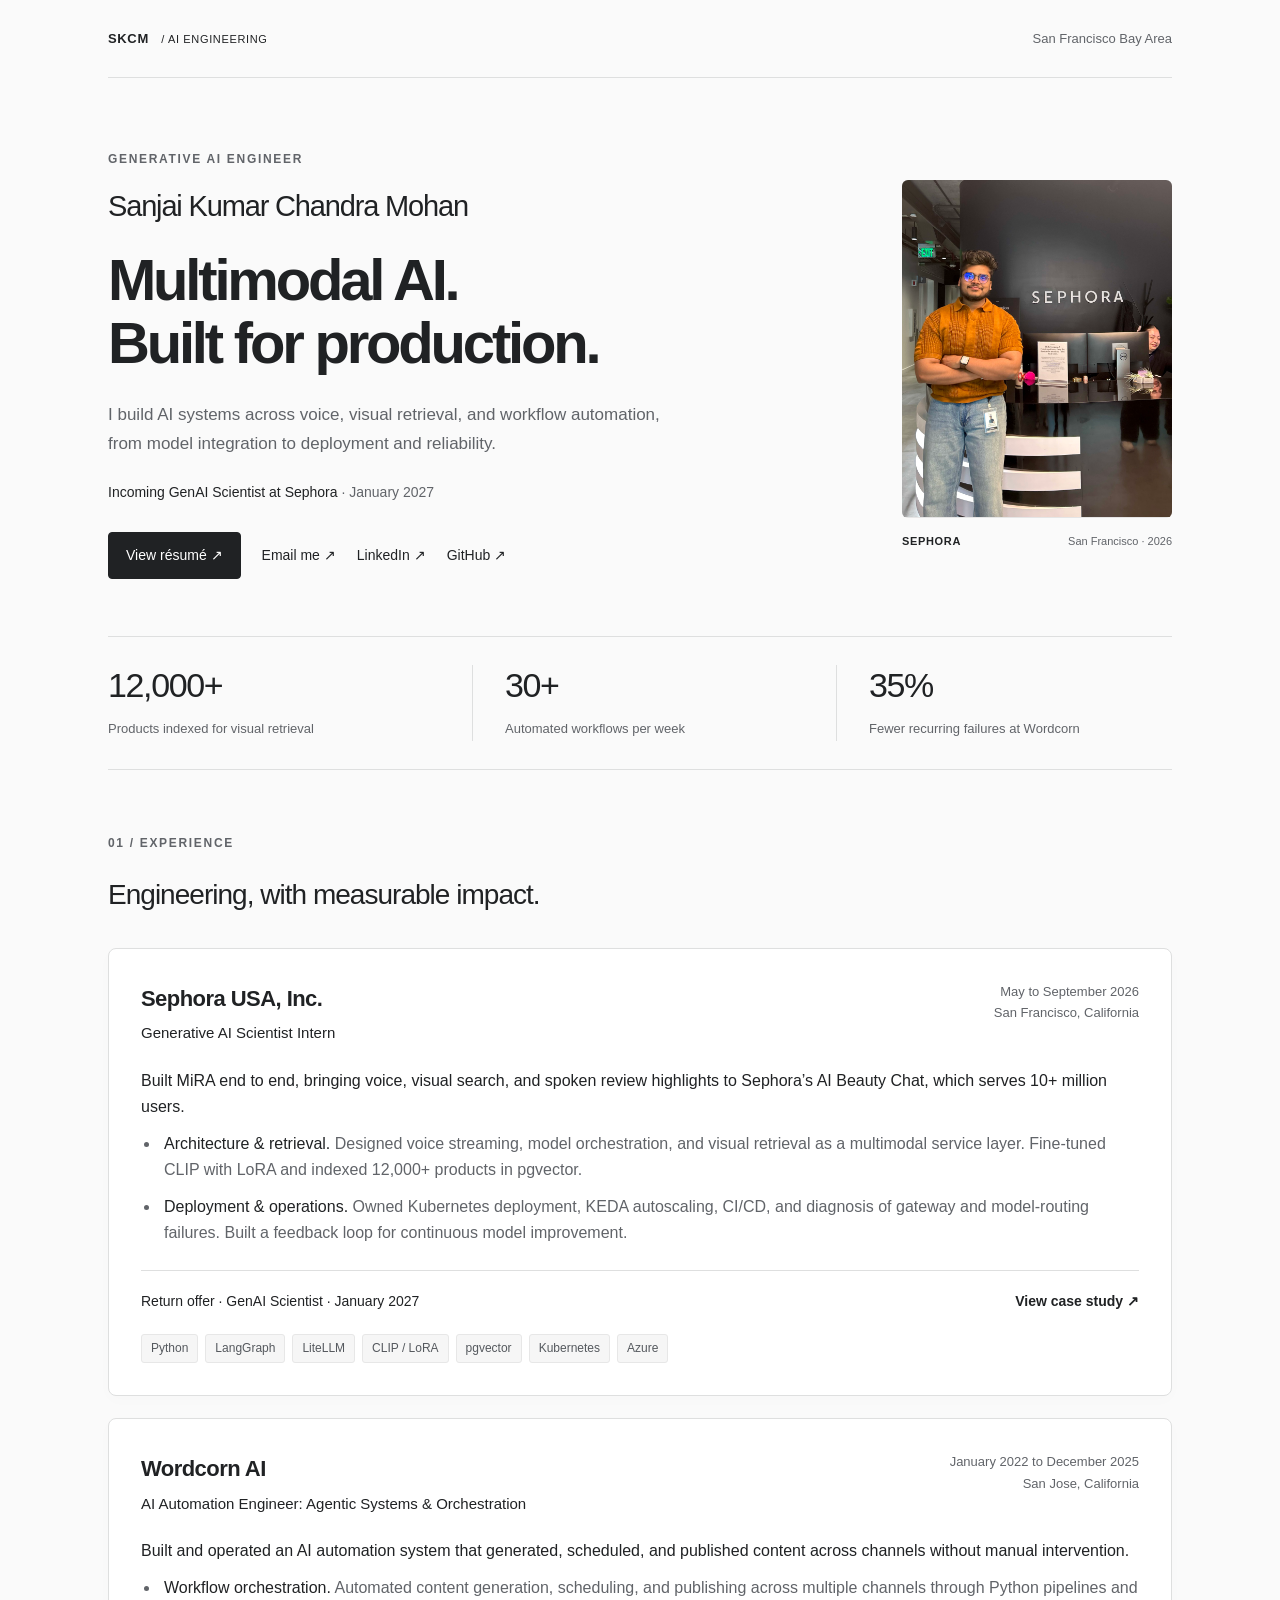
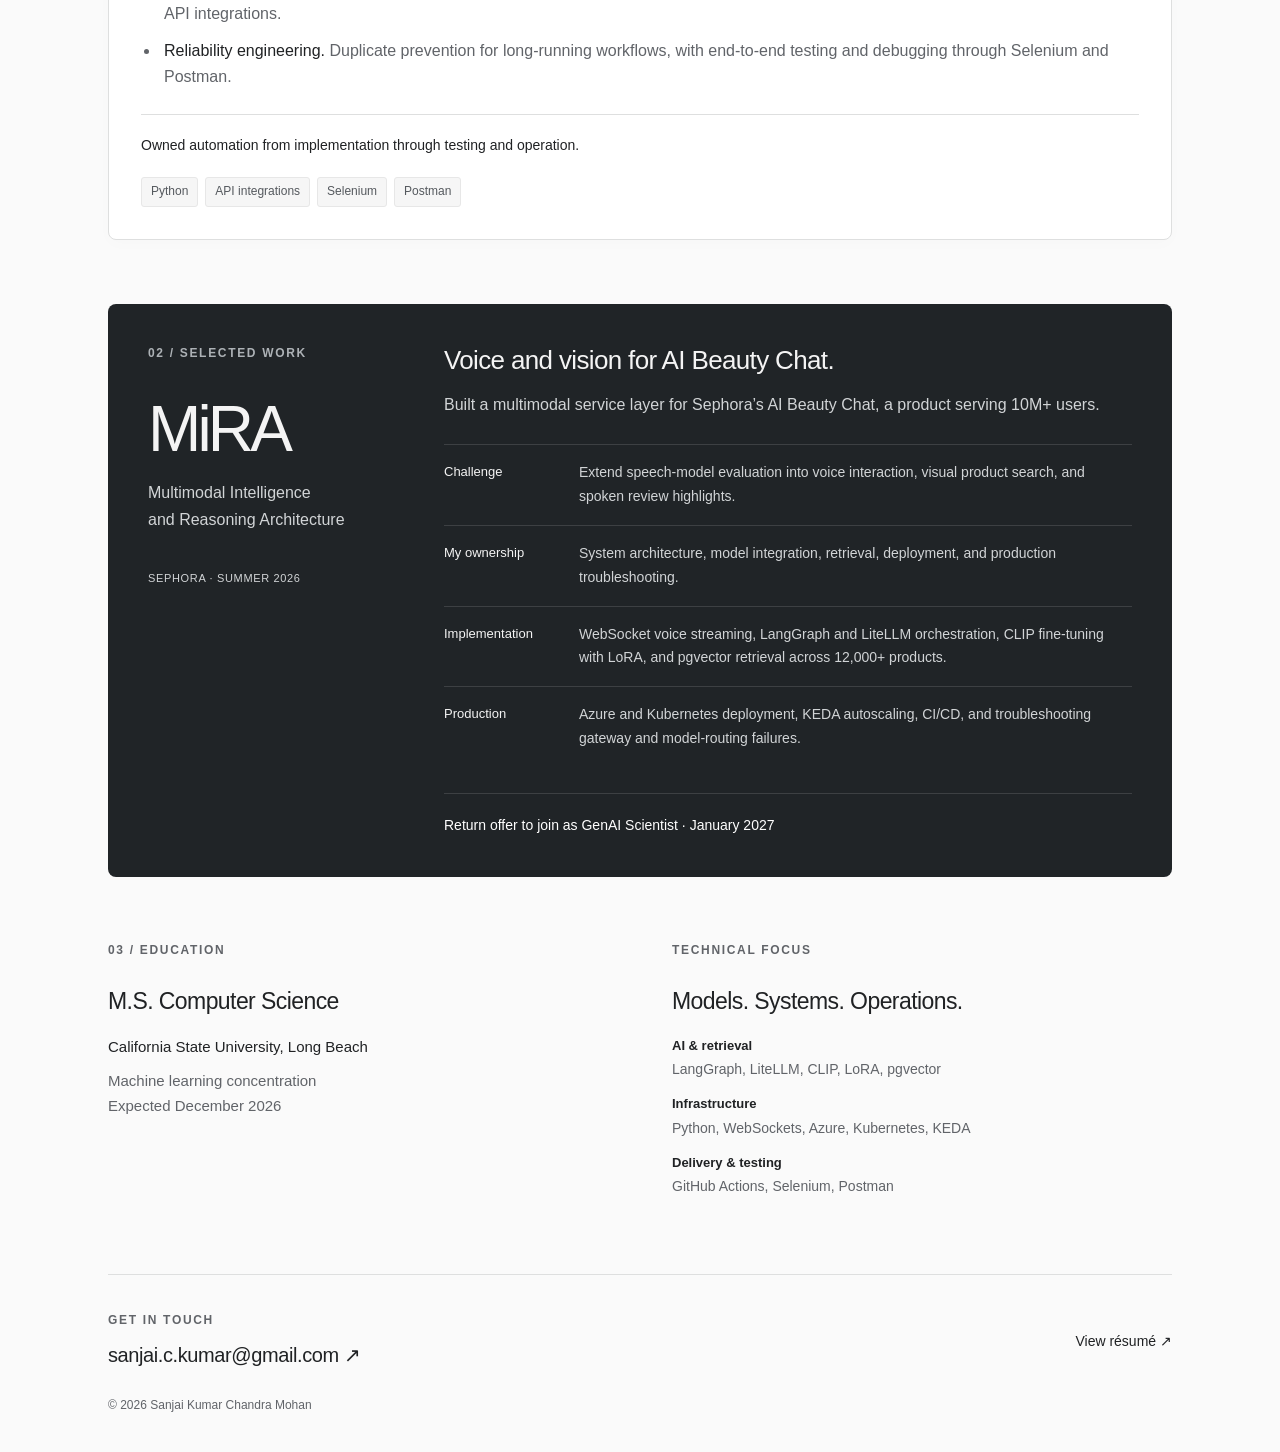
==== commit c892058b: "Replace long dash in portfolio introduction" ====
--- a/index.html
+++ b/index.html
@@ -1,2 +1,2 @@
 <!DOCTYPE html><html lang="en"><head><meta charSet="utf-8"/><meta name="viewport" content="width=device-width, initial-scale=1"/><link rel="preload" href="/images/sanjai-at-sephora.jpg" as="image"/><link rel="stylesheet" href="/_next/static/css/index.Dyk_GFQS.css" data-rsc-css-href="/_next/static/css/index.Dyk_GFQS.css" data-precedence="vite-rsc/importer-resources"/><link rel="modulepreload" fetchPriority="low" href="/_next/static/chunks/index-KjYwYpnb.js"/><script src="/_next/static/chunks/rolldown-runtime-C60lm6uB.js" type="module" async=""></script><script src="/_next/static/chunks/framework-D_rUT4EX.js" type="module" async=""></script><link rel="modulepreload" href="/_next/static/chunks/layout-segment-context-8yMjkL10.js" crossorigin=""/><title>Sanjai Kumar Chandra Mohan</title><meta name="description" content="Sanjai Kumar Chandra Mohan: GenAI engineer, creator of MiRA at Sephora, and M.S. Computer Science student at CSULB."/><meta property="og:title" content="Sanjai Kumar Chandra Mohan | Generative AI Engineer"/><meta property="og:description" content="Sanjai Kumar Chandra Mohan: GenAI engineer, creator of MiRA at Sephora, and M.S. Computer Science student at CSULB."/><meta property="og:type" content="website"/><meta name="twitter:card" content="summary"/><meta name="twitter:title" content="Sanjai Kumar Chandra Mohan | Generative AI Engineer"/><meta name="twitter:description" content="Sanjai Kumar Chandra Mohan: GenAI engineer, creator of MiRA at Sephora, and M.S. Computer Science student at CSULB."/><link rel="icon" href="/favicon.svg"/><script>Object.assign(((self[Symbol.for("vinext.navigationRuntime")]??={bootstrap:{routeManifest:null},functions:{}}).bootstrap.rsc??={rsc:[]}),{params:{},nav:{"pathname":"/","searchParams":[]}})</script><link rel="modulepreload" href="/_next/static/chunks/index-KjYwYpnb.js" />
-</head><body><div class="page"><a class="skip" href="#experience">Skip to experience</a><header><a href="#top">SKCM <span>/ AI ENGINEERING</span></a><span>San Francisco Bay Area</span></header><main id="top"><section class="hero"><div class="hero-copy"><p class="eyebrow">GENERATIVE AI ENGINEER</p><h1>Sanjai Kumar Chandra Mohan</h1><h2>Multimodal AI.<br/>Built for production.</h2><p class="summary">I build AI systems across voice, visual retrieval, and workflow automation—from model integration to deployment and reliability.</p><p class="next">Incoming GenAI Scientist at Sephora <span>· January 2027</span></p><nav aria-label="Contact"><a class="primary" href="/resume-sanjai-kumar.pdf">View résumé ↗</a><a href="mailto:sanjai.c.kumar@gmail.com">Email me ↗</a><a href="https://www.linkedin.com/in/sanjai-kumar-us/">LinkedIn ↗</a><a href="https://github.com/sanjaikumarcm">GitHub ↗</a></nav></div><figure><div class="portrait"><img src="/images/sanjai-at-sephora.jpg" alt="Standing at the Sephora office with the Sephora wordmark visible behind me" width="1200" height="1600"/></div><figcaption>SEPHORA <span>San Francisco · 2026</span></figcaption></figure></section><section class="proof" aria-label="Selected results"><div><strong>12,000+</strong><span>Products indexed for visual retrieval</span></div><div><strong>30+</strong><span>Automated workflows per week</span></div><div><strong>35%</strong><span>Fewer recurring failures at Wordcorn</span></div></section><section id="experience" class="section"><p class="eyebrow">01 / EXPERIENCE</p><h2>Engineering, with measurable impact.</h2><div class="jobs"><article><div class="job-heading"><div><h3>Sephora USA, Inc.</h3><p>Generative AI Scientist Intern</p></div><p class="date">May to September 2026<br/>San Francisco, California</p></div><p>Built MiRA end to end, bringing voice, visual search, and spoken review highlights to Sephora’s AI Beauty Chat, which serves 10+ million users.</p><ul class="contributions"><li><strong>Architecture &amp; retrieval<!-- -->.</strong> <!-- -->Designed voice streaming, model orchestration, and visual retrieval as a multimodal service layer. Fine-tuned CLIP with LoRA and indexed 12,000+ products in pgvector.</li><li><strong>Deployment &amp; operations<!-- -->.</strong> <!-- -->Owned Kubernetes deployment, KEDA autoscaling, CI/CD, and diagnosis of gateway and model-routing failures. Built a feedback loop for continuous model improvement.</li></ul><div class="outcome"><span>Return offer · GenAI Scientist · January 2027</span><a href="#mira">View case study ↗</a></div><ul class="stack"><li>Python</li><li>LangGraph</li><li>LiteLLM</li><li>CLIP / LoRA</li><li>pgvector</li><li>Kubernetes</li><li>Azure</li></ul></article><article><div class="job-heading"><div><h3>Wordcorn AI</h3><p>AI Automation Engineer: Agentic Systems &amp; Orchestration</p></div><p class="date">January 2022 to December 2025<br/>San Jose, California</p></div><p>Built and operated an AI automation system that generated, scheduled, and published content across channels without manual intervention.</p><ul class="contributions"><li><strong>Workflow orchestration<!-- -->.</strong> <!-- -->Automated content generation, scheduling, and publishing across multiple channels through Python pipelines and API integrations.</li><li><strong>Reliability engineering<!-- -->.</strong> <!-- -->Duplicate prevention for long-running workflows, with end-to-end testing and debugging through Selenium and Postman.</li></ul><div class="outcome"><span>Owned automation from implementation through testing and operation.</span></div><ul class="stack"><li>Python</li><li>API integrations</li><li>Selenium</li><li>Postman</li></ul></article></div></section><section id="mira" class="case"><div><p class="eyebrow">02 / SELECTED WORK</p><h2>MiRA</h2><p>Multimodal Intelligence<br/>and Reasoning Architecture</p><p class="case-label">SEPHORA · SUMMER 2026</p></div><div><h3>Voice and vision for AI Beauty Chat.</h3><p>Built a multimodal service layer for Sephora’s AI Beauty Chat, a product serving 10M+ users.</p><dl><div><dt>Challenge</dt><dd>Extend speech-model evaluation into voice interaction, visual product search, and spoken review highlights.</dd></div><div><dt>My ownership</dt><dd>System architecture, model integration, retrieval, deployment, and production troubleshooting.</dd></div><div><dt>Implementation</dt><dd>WebSocket voice streaming, LangGraph and LiteLLM orchestration, CLIP fine-tuning with LoRA, and pgvector retrieval across 12,000+ products.</dd></div><div><dt>Production</dt><dd>Azure and Kubernetes deployment, KEDA autoscaling, CI/CD, and troubleshooting gateway and model-routing failures.</dd></div></dl><p class="case-outcome">Return offer to join as GenAI Scientist · January 2027</p></div></section><section class="section credentials"><div><p class="eyebrow">03 / EDUCATION</p><h2>M.S. Computer Science</h2><p>California State University, Long Beach</p><p class="muted">Machine learning concentration<br/>Expected December 2026</p></div><div><p class="eyebrow">TECHNICAL FOCUS</p><h2>Models. Systems. Operations.</h2><dl><div><dt>AI &amp; retrieval</dt><dd>LangGraph, LiteLLM, CLIP, LoRA, pgvector</dd></div><div><dt>Infrastructure</dt><dd>Python, WebSockets, Azure, Kubernetes, KEDA</dd></div><div><dt>Delivery &amp; testing</dt><dd>GitHub Actions, Selenium, Postman</dd></div></dl></div></section></main><footer><div><p class="eyebrow">GET IN TOUCH</p><a class="email" href="mailto:sanjai.c.kumar@gmail.com">sanjai.c.kumar@gmail.com ↗</a></div><a href="/resume-sanjai-kumar.pdf">View résumé ↗</a><small>© 2026 Sanjai Kumar Chandra Mohan</small></footer></div><script type="module" src="/_next/static/chunks/index-KjYwYpnb.js" id="_R_" async=""></script><script>((self[Symbol.for("vinext.navigationRuntime")]??={bootstrap:{routeManifest:null},functions:{}}).bootstrap.rsc??={rsc:[]}).rsc.push("0:{\"page:/\":\"$L1\",\"layout:/\":\"$L2\",\"route:/\":\"$L3\",\"__route\":\"route:/\",\"__interceptionContext\":null,\"__layoutIds\":[\"layout:/\"],\"__rootLayout\":\"/\",\"__bfcacheSegmentIdentities\":{\"layout:/\":\"[\\\"layout\\\",\\\"layout:/\\\",\\\"root-boundary:/\\\",\\\"\\\"]\",\"page:/\":\"[\\\"page\\\",\\\"page:/\\\",\\\"root-boundary:/\\\",\\\"\\\"]\"},\"__srcPage\":[\"page\"],\"__layoutFlags\":{\"layout:/\":\"s\"},\"__artifactCompatibility\":{\"schemaVersion\":1,\"graphVersion\":\"app-route-graph:1177fd80f83fa7b0\",\"deploymentVersion\":\"4d110df6-f00b-4e1d-9114-c7795e50b79d\",\"appElementsSchemaVersion\":1,\"rscPayloadSchemaVersion\":1,\"rootBoundaryId\":\"/\",\"renderEpoch\":null}}\n")</script><script>((self[Symbol.for("vinext.navigationRuntime")]??={bootstrap:{routeManifest:null},functions:{}}).bootstrap.rsc??={rsc:[]}).rsc.push("4:I[\"8c0f216c4604\",[],\"Children\",1]\n")</script><script>((self[Symbol.for("vinext.navigationRuntime")]??={bootstrap:{routeManifest:null},functions:{}}).bootstrap.rsc??={rsc:[]}).rsc.push("5:I[\"593f344dc510\",[],\"GlobalErrorBoundary\",1]\n")</script><script>((self[Symbol.for("vinext.navigationRuntime")]??={bootstrap:{routeManifest:null},functions:{}}).bootstrap.rsc??={rsc:[]}).rsc.push("6:I[\"0b874ad30386\",[],\"default\",1]\n")</script><script>((self[Symbol.for("vinext.navigationRuntime")]??={bootstrap:{routeManifest:null},functions:{}}).bootstrap.rsc??={rsc:[]}).rsc.push("7:I[\"593f344dc510\",[],\"ErrorBoundary\",1]\n")</script><script>((self[Symbol.for("vinext.navigationRuntime")]??={bootstrap:{routeManifest:null},functions:{}}).bootstrap.rsc??={rsc:[]}).rsc.push("8:I[\"15c18cfaeeff\",[],\"LayoutSegmentProvider\",1]\n")</script><script>((self[Symbol.for("vinext.navigationRuntime")]??={bootstrap:{routeManifest:null},functions:{}}).bootstrap.rsc??={rsc:[]}).rsc.push("9:I[\"8c0f216c4604\",[],\"Slot\",1]\n")</script><script>((self[Symbol.for("vinext.navigationRuntime")]??={bootstrap:{routeManifest:null},functions:{}}).bootstrap.rsc??={rsc:[]}).rsc.push("a:I[\"593f344dc510\",[],\"NotFoundBoundary\",1]\n")</script><script>((self[Symbol.for("vinext.navigationRuntime")]??={bootstrap:{routeManifest:null},functions:{}}).bootstrap.rsc??={rsc:[]}).rsc.push("b:I[\"9276801271d6\",[],\"AppRouterScrollTarget\",1]\n")</script><script>((self[Symbol.for("vinext.navigationRuntime")]??={bootstrap:{routeManifest:null},functions:{}}).bootstrap.rsc??={rsc:[]}).rsc.push("c:I[\"593f344dc510\",[],\"RedirectBoundary\",1]\n")</script><script>((self[Symbol.for("vinext.navigationRuntime")]??={bootstrap:{routeManifest:null},functions:{}}).bootstrap.rsc??={rsc:[]}).rsc.push(":HL[\"/_next/static/css/index.Dyk_GFQS.css\",\"style\"     ]\n")</script><script>((self[Symbol.for("vinext.navigationRuntime")]??={bootstrap:{routeManifest:null},functions:{}}).bootstrap.rsc??={rsc:[]}).rsc.push("2:[[[\"$\",\"link\",\"css:/_next/static/css/index.Dyk_GFQS.css\",{\"rel\":\"stylesheet\",\"precedence\":\"vite-rsc/importer-resources\",\"href\":\"/_next/static/css/index.Dyk_GFQS.css\",\"data-rsc-css-href\":\"/_next/static/css/index.Dyk_GFQS.css\"}],\"$undefined\"],[\"$\",\"html\",null,{\"lang\":\"en\",\"children\":[\"$\",\"body\",null,{\"children\":[\"$\",\"$L4\",null,{}]}]}]]\n")</script><script>((self[Symbol.for("vinext.navigationRuntime")]??={bootstrap:{routeManifest:null},functions:{}}).bootstrap.rsc??={rsc:[]}).rsc.push("3:[[[\"$\",\"meta\",null,{\"charSet\":\"utf-8\"}],[[\"$\",\"title\",\"0\",{\"children\":\"Sanjai Kumar Chandra Mohan\"}],[\"$\",\"meta\",\"1\",{\"name\":\"description\",\"content\":\"Sanjai Kumar Chandra Mohan: GenAI engineer, creator of MiRA at Sephora, and M.S. Computer Science student at CSULB.\"}],[\"$\",\"meta\",\"2\",{\"property\":\"og:title\",\"content\":\"Sanjai Kumar Chandra Mohan | Generative AI Engineer\"}],[\"$\",\"meta\",\"3\",{\"property\":\"og:description\",\"content\":\"Sanjai Kumar Chandra Mohan: GenAI engineer, creator of MiRA at Sephora, and M.S. Computer Science student at CSULB.\"}],[\"$\",\"meta\",\"4\",{\"property\":\"og:type\",\"content\":\"website\"}],[\"$\",\"meta\",\"5\",{\"name\":\"twitter:card\",\"content\":\"summary\"}],[\"$\",\"meta\",\"6\",{\"name\":\"twitter:title\",\"content\":\"Sanjai Kumar Chandra Mohan | Generative AI Engineer\"}],[\"$\",\"meta\",\"7\",{\"name\":\"twitter:description\",\"content\":\"Sanjai Kumar Chandra Mohan: GenAI engineer, creator of MiRA at Sephora, and M.S. Computer Science student at CSULB.\"}],[\"$\",\"link\",\"8\",{\"data-vinext-streamed-icon\":\"$undefined\",\"rel\":\"icon\",\"href\":\"/favicon.svg\",\"type\":\"$undefined\",\"sizes\":\"$undefined\",\"color\":\"$undefined\",\"media\":\"$undefined\",\"fetchPriority\":\"$undefined\"}]],[[\"$\",\"meta\",\"0\",{\"name\":\"viewport\",\"content\":\"width=device-width, initial-scale=1\"}]]],[\"$\",\"$L5\",null,{\"fallback\":\"$6\",\"children\":[\"$\",\"$L7\",null,{\"fallback\":\"$6\",\"children\":[\"$\",\"$L8\",null,{\"providerId\":\"layout:/\",\"segmentMap\":{\"children\":[]},\"children\":[\"$\",\"$L9\",null,{\"id\":\"layout:/\",\"parallelSlots\":\"$undefined\",\"children\":[\"$\",\"$La\",null,{\"resetKey\":\"\",\"fallback\":[[\"$\",\"title\",null,{\"children\":\"404: This page could not be found.\"}],[\"$\",\"div\",null,{\"style\":{\"fontFamily\":\"system-ui,\\\"Segoe UI\\\",Roboto,Helvetica,Arial,sans-serif,\\\"Apple Color Emoji\\\",\\\"Segoe UI Emoji\\\"\",\"height\":\"100vh\",\"textAlign\":\"center\",\"display\":\"flex\",\"flexDirection\":\"column\",\"alignItems\":\"center\",\"justifyContent\":\"center\"},\"children\":[\"$\",\"div\",null,{\"children\":[[\"$\",\"style\",null,{\"dangerouslySetInnerHTML\":{\"__html\":\"body{color:#000;background:#fff;margin:0}.next-error-h1{border-right:1px solid rgba(0,0,0,.3)}@media (prefers-color-scheme:dark){body{color:#fff;background:#000}.next-error-h1{border-right:1px solid rgba(255,255,255,.3)}}\"}}],[\"$\",\"h1\",null,{\"className\":\"next-error-h1\",\"style\":{\"display\":\"inline-block\",\"margin\":\"0 20px 0 0\",\"padding\":\"0 23px 0 0\",\"fontSize\":24,\"fontWeight\":500,\"verticalAlign\":\"top\",\"lineHeight\":\"49px\"},\"children\":404}],[\"$\",\"div\",null,{\"style\":{\"display\":\"inline-block\"},\"children\":[\"$\",\"h2\",null,{\"style\":{\"fontSize\":14,\"fontWeight\":400,\"lineHeight\":\"49px\",\"margin\":0},\"children\":\"This page could not be found.\"}]}]]}]}]],\"children\":[\"$\",\"$Lb\",null,{\"children\":[\"$\",\"$Lc\",null,{\"children\":[[\"$\",\"$L8\",null,{\"providerId\":\"page:/\",\"segmentMap\":{\"children\":[\"__PAGE__\"]},\"children\":[\"$\",\"$L9\",null,{\"id\":\"page:/\"}]}],null]}]}]}]}]}]}]}],null,null]\n")</script><script>((self[Symbol.for("vinext.navigationRuntime")]??={bootstrap:{routeManifest:null},functions:{}}).bootstrap.rsc??={rsc:[]}).rsc.push(":HL[\"/images/sanjai-at-sephora.jpg\",\"image\"]\n")</script><script>((self[Symbol.for("vinext.navigationRuntime")]??={bootstrap:{routeManifest:null},functions:{}}).bootstrap.rsc??={rsc:[]}).rsc.push("1:[\"$\",\"div\",null,{\"className\":\"page\",\"children\":[[\"$\",\"a\",null,{\"className\":\"skip\",\"href\":\"#experience\",\"children\":\"Skip to experience\"}],[\"$\",\"header\",null,{\"children\":[[\"$\",\"a\",null,{\"href\":\"#top\",\"children\":[\"SKCM \",[\"$\",\"span\",null,{\"children\":\"/ AI ENGINEERING\"}]]}],[\"$\",\"span\",null,{\"children\":\"San Francisco Bay Area\"}]]}],[\"$\",\"main\",null,{\"id\":\"top\",\"children\":[[\"$\",\"section\",null,{\"className\":\"hero\",\"children\":[[\"$\",\"div\",null,{\"className\":\"hero-copy\",\"children\":[[\"$\",\"p\",null,{\"className\":\"eyebrow\",\"children\":\"GENERATIVE AI ENGINEER\"}],[\"$\",\"h1\",null,{\"children\":\"Sanjai Kumar Chandra Mohan\"}],[\"$\",\"h2\",null,{\"children\":[\"Multimodal AI.\",[\"$\",\"br\",null,{}],\"Built for production.\"]}],[\"$\",\"p\",null,{\"className\":\"summary\",\"children\":\"I build AI systems across voice, visual retrieval, and workflow automation—from model integration to deployment and reliability.\"}],[\"$\",\"p\",null,{\"className\":\"next\",\"children\":[\"Incoming GenAI Scientist at Sephora \",[\"$\",\"span\",null,{\"children\":\"· January 2027\"}]]}],[\"$\",\"nav\",null,{\"aria-label\":\"Contact\",\"children\":[[\"$\",\"a\",null,{\"className\":\"primary\",\"href\":\"/resume-sanjai-kumar.pdf\",\"children\":\"View résumé ↗\"}],[\"$\",\"a\",null,{\"href\":\"mailto:sanjai.c.kumar@gmail.com\",\"children\":\"Email me ↗\"}],[\"$\",\"a\",null,{\"href\":\"https://www.linkedin.com/in/sanjai-kumar-us/\",\"children\":\"LinkedIn ↗\"}],[\"$\",\"a\",null,{\"href\":\"https://github.com/sanjaikumarcm\",\"children\":\"GitHub ↗\"}]]}]]}],[\"$\",\"figure\",null,{\"children\":[[\"$\",\"div\",null,{\"className\":\"portrait\",\"children\":[\"$\",\"img\",null,{\"src\":\"/images/sanjai-at-sephora.jpg\",\"alt\":\"Standing at the Sephora office with the Sephora wordmark visible behind me\",\"width\":1200,\"height\":1600}]}],[\"$\",\"figcaption\",null,{\"children\":[\"SEPHORA \",[\"$\",\"span\",null,{\"children\":\"San Francisco · 2026\"}]]}]]}]]}],[\"$\",\"section\",null,{\"className\":\"proof\",\"aria-label\":\"Selected results\",\"children\":[[\"$\",\"div\",null,{\"children\":[[\"$\",\"strong\",null,{\"children\":\"12,000+\"}],[\"$\",\"span\",null,{\"children\":\"Products indexed for visual retrieval\"}]]}],[\"$\",\"div\",null,{\"children\":[[\"$\",\"strong\",null,{\"children\":\"30+\"}],[\"$\",\"span\",null,{\"children\":\"Automated workflows per week\"}]]}],[\"$\",\"div\",null,{\"children\":[[\"$\",\"strong\",null,{\"children\":\"35%\"}],[\"$\",\"span\",null,{\"children\":\"Fewer recurring failures at Wordcorn\"}]]}]]}],[\"$\",\"section\",null,{\"id\":\"experience\",\"className\":\"section\",\"children\":[[\"$\",\"p\",null,{\"className\":\"eyebrow\",\"children\":\"01 / EXPERIENCE\"}],[\"$\",\"h2\",null,{\"children\":\"Engineering, with measurable impact.\"}],[\"$\",\"div\",null,{\"className\":\"jobs\",\"children\":[[\"$\",\"article\",\"Sephora USA, Inc.\",{\"children\":[[\"$\",\"div\",null,{\"className\":\"job-heading\",\"children\":[[\"$\",\"div\",null,{\"children\":[[\"$\",\"h3\",null,{\"children\":\"Sephora USA, Inc.\"}],[\"$\",\"p\",null,{\"children\":\"Generative AI Scientist Intern\"}]]}],[\"$\",\"p\",null,{\"className\":\"date\",\"children\":[\"May to September 2026\",[\"$\",\"br\",null,{}],\"San Francisco, California\"]}]]}],[\"$\",\"p\",null,{\"children\":\"Built MiRA end to end, bringing voice, visual search, and spoken review highlights to Sephora’s AI Beauty Chat, which serves 10+ million users.\"}],[\"$\",\"ul\",null,{\"className\":\"contributions\",\"children\":[[\"$\",\"li\",\"Architecture \u0026 retrieval\",{\"children\":[[\"$\",\"strong\",null,{\"children\":[\"Architecture \u0026 retrieval\",\".\"]}],\" \",\"Designed voice streaming, model orchestration, and visual retrieval as a multimodal service layer. Fine-tuned CLIP with LoRA and indexed 12,000+ products in pgvector.\"]}],[\"$\",\"li\",\"Deployment \u0026 operations\",{\"children\":[[\"$\",\"strong\",null,{\"children\":[\"Deployment \u0026 operations\",\".\"]}],\" \",\"Owned Kubernetes deployment, KEDA autoscaling, CI/CD, and diagnosis of gateway and model-routing failures. Built a feedback loop for continuous model improvement.\"]}]]}],[\"$\",\"div\",null,{\"className\":\"outcome\",\"children\":[[\"$\",\"span\",null,{\"children\":\"Return offer · GenAI Scientist · January 2027\"}],[\"$\",\"a\",null,{\"href\":\"#mira\",\"children\":\"View case study ↗\"}]]}],[\"$\",\"ul\",null,{\"className\":\"stack\",\"children\":[[\"$\",\"li\",\"Python\",{\"children\":\"Python\"}],[\"$\",\"li\",\"LangGraph\",{\"children\":\"LangGraph\"}],[\"$\",\"li\",\"LiteLLM\",{\"children\":\"LiteLLM\"}],[\"$\",\"li\",\"CLIP / LoRA\",{\"children\":\"CLIP / LoRA\"}],[\"$\",\"li\",\"pgvector\",{\"children\":\"pgvector\"}],[\"$\",\"li\",\"Kubernetes\",{\"children\":\"Kubernetes\"}],[\"$\",\"li\",\"Azure\",{\"children\":\"Azure\"}]]}]]}],[\"$\",\"article\",\"Wordcorn AI\",{\"children\":[[\"$\",\"div\",null,{\"className\":\"job-heading\",\"children\":[[\"$\",\"div\",null,{\"children\":[[\"$\",\"h3\",null,{\"children\":\"Wordcorn AI\"}],[\"$\",\"p\",null,{\"children\":\"AI Automation Engineer: Agentic Systems \u0026 Orchestration\"}]]}],\"$Ld\"]}],\"$Le\",\"$Lf\",\"$L10\",\"$L11\"]}]]}]]}],\"$L12\",\"$L13\"]}],\"$L14\"]}]\n")</script><script>((self[Symbol.for("vinext.navigationRuntime")]??={bootstrap:{routeManifest:null},functions:{}}).bootstrap.rsc??={rsc:[]}).rsc.push("d:[\"$\",\"p\",null,{\"className\":\"date\",\"children\":[\"January 2022 to December 2025\",[\"$\",\"br\",null,{}],\"San Jose, California\"]}]\n")</script><script>((self[Symbol.for("vinext.navigationRuntime")]??={bootstrap:{routeManifest:null},functions:{}}).bootstrap.rsc??={rsc:[]}).rsc.push("e:[\"$\",\"p\",null,{\"children\":\"Built and operated an AI automation system that generated, scheduled, and published content across channels without manual intervention.\"}]\n")</script><script>((self[Symbol.for("vinext.navigationRuntime")]??={bootstrap:{routeManifest:null},functions:{}}).bootstrap.rsc??={rsc:[]}).rsc.push("f:[\"$\",\"ul\",null,{\"className\":\"contributions\",\"children\":[[\"$\",\"li\",\"Workflow orchestration\",{\"children\":[[\"$\",\"strong\",null,{\"children\":[\"Workflow orchestration\",\".\"]}],\" \",\"Automated content generation, scheduling, and publishing across multiple channels through Python pipelines and API integrations.\"]}],[\"$\",\"li\",\"Reliability engineering\",{\"children\":[[\"$\",\"strong\",null,{\"children\":[\"Reliability engineering\",\".\"]}],\" \",\"Duplicate prevention for long-running workflows, with end-to-end testing and debugging through Selenium and Postman.\"]}]]}]\n")</script><script>((self[Symbol.for("vinext.navigationRuntime")]??={bootstrap:{routeManifest:null},functions:{}}).bootstrap.rsc??={rsc:[]}).rsc.push("10:[\"$\",\"div\",null,{\"className\":\"outcome\",\"children\":[[\"$\",\"span\",null,{\"children\":\"Owned automation from implementation through testing and operation.\"}],null]}]\n")</script><script>((self[Symbol.for("vinext.navigationRuntime")]??={bootstrap:{routeManifest:null},functions:{}}).bootstrap.rsc??={rsc:[]}).rsc.push("11:[\"$\",\"ul\",null,{\"className\":\"stack\",\"children\":[[\"$\",\"li\",\"Python\",{\"children\":\"Python\"}],[\"$\",\"li\",\"API integrations\",{\"children\":\"API integrations\"}],[\"$\",\"li\",\"Selenium\",{\"children\":\"Selenium\"}],[\"$\",\"li\",\"Postman\",{\"children\":\"Postman\"}]]}]\n")</script><script>((self[Symbol.for("vinext.navigationRuntime")]??={bootstrap:{routeManifest:null},functions:{}}).bootstrap.rsc??={rsc:[]}).rsc.push("12:[\"$\",\"section\",null,{\"id\":\"mira\",\"className\":\"case\",\"children\":[[\"$\",\"div\",null,{\"children\":[[\"$\",\"p\",null,{\"className\":\"eyebrow\",\"children\":\"02 / SELECTED WORK\"}],[\"$\",\"h2\",null,{\"children\":\"MiRA\"}],[\"$\",\"p\",null,{\"children\":[\"Multimodal Intelligence\",[\"$\",\"br\",null,{}],\"and Reasoning Architecture\"]}],[\"$\",\"p\",null,{\"className\":\"case-label\",\"children\":\"SEPHORA · SUMMER 2026\"}]]}],[\"$\",\"div\",null,{\"children\":[[\"$\",\"h3\",null,{\"children\":\"Voice and vision for AI Beauty Chat.\"}],[\"$\",\"p\",null,{\"children\":\"Built a multimodal service layer for Sephora’s AI Beauty Chat, a product serving 10M+ users.\"}],[\"$\",\"dl\",null,{\"children\":[[\"$\",\"div\",null,{\"children\":[[\"$\",\"dt\",null,{\"children\":\"Challenge\"}],[\"$\",\"dd\",null,{\"children\":\"Extend speech-model evaluation into voice interaction, visual product search, and spoken review highlights.\"}]]}],[\"$\",\"div\",null,{\"children\":[[\"$\",\"dt\",null,{\"children\":\"My ownership\"}],[\"$\",\"dd\",null,{\"children\":\"System architecture, model integration, retrieval, deployment, and production troubleshooting.\"}]]}],[\"$\",\"div\",null,{\"children\":[[\"$\",\"dt\",null,{\"children\":\"Implementation\"}],[\"$\",\"dd\",null,{\"children\":\"WebSocket voice streaming, LangGraph and LiteLLM orchestration, CLIP fine-tuning with LoRA, and pgvector retrieval across 12,000+ products.\"}]]}],[\"$\",\"div\",null,{\"children\":[[\"$\",\"dt\",null,{\"children\":\"Production\"}],[\"$\",\"dd\",null,{\"children\":\"Azure and Kubernetes deployment, KEDA autoscaling, CI/CD, and troubleshooting gateway and model-routing failures.\"}]]}]]}],[\"$\",\"p\",null,{\"className\":\"case-outcome\",\"children\":\"Return offer to join as GenAI Scientist · January 2027\"}]]}]]}]\n")</script><script>((self[Symbol.for("vinext.navigationRuntime")]??={bootstrap:{routeManifest:null},functions:{}}).bootstrap.rsc??={rsc:[]}).rsc.push("13:[\"$\",\"section\",null,{\"className\":\"section credentials\",\"children\":[[\"$\",\"div\",null,{\"children\":[[\"$\",\"p\",null,{\"className\":\"eyebrow\",\"children\":\"03 / EDUCATION\"}],[\"$\",\"h2\",null,{\"children\":\"M.S. Computer Science\"}],[\"$\",\"p\",null,{\"children\":\"California State University, Long Beach\"}],[\"$\",\"p\",null,{\"className\":\"muted\",\"children\":[\"Machine learning concentration\",[\"$\",\"br\",null,{}],\"Expected December 2026\"]}]]}],[\"$\",\"div\",null,{\"children\":[[\"$\",\"p\",null,{\"className\":\"eyebrow\",\"children\":\"TECHNICAL FOCUS\"}],[\"$\",\"h2\",null,{\"children\":\"Models. Systems. Operations.\"}],[\"$\",\"dl\",null,{\"children\":[[\"$\",\"div\",null,{\"children\":[[\"$\",\"dt\",null,{\"children\":\"AI \u0026 retrieval\"}],[\"$\",\"dd\",null,{\"children\":\"LangGraph, LiteLLM, CLIP, LoRA, pgvector\"}]]}],[\"$\",\"div\",null,{\"children\":[[\"$\",\"dt\",null,{\"children\":\"Infrastructure\"}],[\"$\",\"dd\",null,{\"children\":\"Python, WebSockets, Azure, Kubernetes, KEDA\"}]]}],[\"$\",\"div\",null,{\"children\":[[\"$\",\"dt\",null,{\"children\":\"Delivery \u0026 testing\"}],[\"$\",\"dd\",null,{\"children\":\"GitHub Actions, Selenium, Postman\"}]]}]]}]]}]]}]\n")</script><script>((self[Symbol.for("vinext.navigationRuntime")]??={bootstrap:{routeManifest:null},functions:{}}).bootstrap.rsc??={rsc:[]}).rsc.push("14:[\"$\",\"footer\",null,{\"children\":[[\"$\",\"div\",null,{\"children\":[[\"$\",\"p\",null,{\"className\":\"eyebrow\",\"children\":\"GET IN TOUCH\"}],[\"$\",\"a\",null,{\"className\":\"email\",\"href\":\"mailto:sanjai.c.kumar@gmail.com\",\"children\":\"sanjai.c.kumar@gmail.com ↗\"}]]}],[\"$\",\"a\",null,{\"href\":\"/resume-sanjai-kumar.pdf\",\"children\":\"View résumé ↗\"}],[\"$\",\"small\",null,{\"children\":\"© 2026 Sanjai Kumar Chandra Mohan\"}]]}]\n")</script><script>Object.assign(((self[Symbol.for("vinext.navigationRuntime")]??={bootstrap:{routeManifest:null},functions:{}}).bootstrap.rsc??={rsc:[]}),{"initialCacheKind":"static"});((self[Symbol.for("vinext.navigationRuntime")]??={bootstrap:{routeManifest:null},functions:{}}).bootstrap.rsc??={rsc:[]}).done=true</script></body></html>+</head><body><div class="page"><a class="skip" href="#experience">Skip to experience</a><header><a href="#top">SKCM <span>/ AI ENGINEERING</span></a><span>San Francisco Bay Area</span></header><main id="top"><section class="hero"><div class="hero-copy"><p class="eyebrow">GENERATIVE AI ENGINEER</p><h1>Sanjai Kumar Chandra Mohan</h1><h2>Multimodal AI.<br/>Built for production.</h2><p class="summary">I build AI systems across voice, visual retrieval, and workflow automation, from model integration to deployment and reliability.</p><p class="next">Incoming GenAI Scientist at Sephora <span>· January 2027</span></p><nav aria-label="Contact"><a class="primary" href="/resume-sanjai-kumar.pdf">View résumé ↗</a><a href="mailto:sanjai.c.kumar@gmail.com">Email me ↗</a><a href="https://www.linkedin.com/in/sanjai-kumar-us/">LinkedIn ↗</a><a href="https://github.com/sanjaikumarcm">GitHub ↗</a></nav></div><figure><div class="portrait"><img src="/images/sanjai-at-sephora.jpg" alt="Standing at the Sephora office with the Sephora wordmark visible behind me" width="1200" height="1600"/></div><figcaption>SEPHORA <span>San Francisco · 2026</span></figcaption></figure></section><section class="proof" aria-label="Selected results"><div><strong>12,000+</strong><span>Products indexed for visual retrieval</span></div><div><strong>30+</strong><span>Automated workflows per week</span></div><div><strong>35%</strong><span>Fewer recurring failures at Wordcorn</span></div></section><section id="experience" class="section"><p class="eyebrow">01 / EXPERIENCE</p><h2>Engineering, with measurable impact.</h2><div class="jobs"><article><div class="job-heading"><div><h3>Sephora USA, Inc.</h3><p>Generative AI Scientist Intern</p></div><p class="date">May to September 2026<br/>San Francisco, California</p></div><p>Built MiRA end to end, bringing voice, visual search, and spoken review highlights to Sephora’s AI Beauty Chat, which serves 10+ million users.</p><ul class="contributions"><li><strong>Architecture &amp; retrieval<!-- -->.</strong> <!-- -->Designed voice streaming, model orchestration, and visual retrieval as a multimodal service layer. Fine-tuned CLIP with LoRA and indexed 12,000+ products in pgvector.</li><li><strong>Deployment &amp; operations<!-- -->.</strong> <!-- -->Owned Kubernetes deployment, KEDA autoscaling, CI/CD, and diagnosis of gateway and model-routing failures. Built a feedback loop for continuous model improvement.</li></ul><div class="outcome"><span>Return offer · GenAI Scientist · January 2027</span><a href="#mira">View case study ↗</a></div><ul class="stack"><li>Python</li><li>LangGraph</li><li>LiteLLM</li><li>CLIP / LoRA</li><li>pgvector</li><li>Kubernetes</li><li>Azure</li></ul></article><article><div class="job-heading"><div><h3>Wordcorn AI</h3><p>AI Automation Engineer: Agentic Systems &amp; Orchestration</p></div><p class="date">January 2022 to December 2025<br/>San Jose, California</p></div><p>Built and operated an AI automation system that generated, scheduled, and published content across channels without manual intervention.</p><ul class="contributions"><li><strong>Workflow orchestration<!-- -->.</strong> <!-- -->Automated content generation, scheduling, and publishing across multiple channels through Python pipelines and API integrations.</li><li><strong>Reliability engineering<!-- -->.</strong> <!-- -->Duplicate prevention for long-running workflows, with end-to-end testing and debugging through Selenium and Postman.</li></ul><div class="outcome"><span>Owned automation from implementation through testing and operation.</span></div><ul class="stack"><li>Python</li><li>API integrations</li><li>Selenium</li><li>Postman</li></ul></article></div></section><section id="mira" class="case"><div><p class="eyebrow">02 / SELECTED WORK</p><h2>MiRA</h2><p>Multimodal Intelligence<br/>and Reasoning Architecture</p><p class="case-label">SEPHORA · SUMMER 2026</p></div><div><h3>Voice and vision for AI Beauty Chat.</h3><p>Built a multimodal service layer for Sephora’s AI Beauty Chat, a product serving 10M+ users.</p><dl><div><dt>Challenge</dt><dd>Extend speech-model evaluation into voice interaction, visual product search, and spoken review highlights.</dd></div><div><dt>My ownership</dt><dd>System architecture, model integration, retrieval, deployment, and production troubleshooting.</dd></div><div><dt>Implementation</dt><dd>WebSocket voice streaming, LangGraph and LiteLLM orchestration, CLIP fine-tuning with LoRA, and pgvector retrieval across 12,000+ products.</dd></div><div><dt>Production</dt><dd>Azure and Kubernetes deployment, KEDA autoscaling, CI/CD, and troubleshooting gateway and model-routing failures.</dd></div></dl><p class="case-outcome">Return offer to join as GenAI Scientist · January 2027</p></div></section><section class="section credentials"><div><p class="eyebrow">03 / EDUCATION</p><h2>M.S. Computer Science</h2><p>California State University, Long Beach</p><p class="muted">Machine learning concentration<br/>Expected December 2026</p></div><div><p class="eyebrow">TECHNICAL FOCUS</p><h2>Models. Systems. Operations.</h2><dl><div><dt>AI &amp; retrieval</dt><dd>LangGraph, LiteLLM, CLIP, LoRA, pgvector</dd></div><div><dt>Infrastructure</dt><dd>Python, WebSockets, Azure, Kubernetes, KEDA</dd></div><div><dt>Delivery &amp; testing</dt><dd>GitHub Actions, Selenium, Postman</dd></div></dl></div></section></main><footer><div><p class="eyebrow">GET IN TOUCH</p><a class="email" href="mailto:sanjai.c.kumar@gmail.com">sanjai.c.kumar@gmail.com ↗</a></div><a href="/resume-sanjai-kumar.pdf">View résumé ↗</a><small>© 2026 Sanjai Kumar Chandra Mohan</small></footer></div><script type="module" src="/_next/static/chunks/index-KjYwYpnb.js" id="_R_" async=""></script><script>((self[Symbol.for("vinext.navigationRuntime")]??={bootstrap:{routeManifest:null},functions:{}}).bootstrap.rsc??={rsc:[]}).rsc.push("0:{\"page:/\":\"$L1\",\"layout:/\":\"$L2\",\"route:/\":\"$L3\",\"__route\":\"route:/\",\"__interceptionContext\":null,\"__layoutIds\":[\"layout:/\"],\"__rootLayout\":\"/\",\"__bfcacheSegmentIdentities\":{\"layout:/\":\"[\\\"layout\\\",\\\"layout:/\\\",\\\"root-boundary:/\\\",\\\"\\\"]\",\"page:/\":\"[\\\"page\\\",\\\"page:/\\\",\\\"root-boundary:/\\\",\\\"\\\"]\"},\"__srcPage\":[\"page\"],\"__layoutFlags\":{\"layout:/\":\"s\"},\"__artifactCompatibility\":{\"schemaVersion\":1,\"graphVersion\":\"app-route-graph:1177fd80f83fa7b0\",\"deploymentVersion\":\"4d110df6-f00b-4e1d-9114-c7795e50b79d\",\"appElementsSchemaVersion\":1,\"rscPayloadSchemaVersion\":1,\"rootBoundaryId\":\"/\",\"renderEpoch\":null}}\n")</script><script>((self[Symbol.for("vinext.navigationRuntime")]??={bootstrap:{routeManifest:null},functions:{}}).bootstrap.rsc??={rsc:[]}).rsc.push("4:I[\"8c0f216c4604\",[],\"Children\",1]\n")</script><script>((self[Symbol.for("vinext.navigationRuntime")]??={bootstrap:{routeManifest:null},functions:{}}).bootstrap.rsc??={rsc:[]}).rsc.push("5:I[\"593f344dc510\",[],\"GlobalErrorBoundary\",1]\n")</script><script>((self[Symbol.for("vinext.navigationRuntime")]??={bootstrap:{routeManifest:null},functions:{}}).bootstrap.rsc??={rsc:[]}).rsc.push("6:I[\"0b874ad30386\",[],\"default\",1]\n")</script><script>((self[Symbol.for("vinext.navigationRuntime")]??={bootstrap:{routeManifest:null},functions:{}}).bootstrap.rsc??={rsc:[]}).rsc.push("7:I[\"593f344dc510\",[],\"ErrorBoundary\",1]\n")</script><script>((self[Symbol.for("vinext.navigationRuntime")]??={bootstrap:{routeManifest:null},functions:{}}).bootstrap.rsc??={rsc:[]}).rsc.push("8:I[\"15c18cfaeeff\",[],\"LayoutSegmentProvider\",1]\n")</script><script>((self[Symbol.for("vinext.navigationRuntime")]??={bootstrap:{routeManifest:null},functions:{}}).bootstrap.rsc??={rsc:[]}).rsc.push("9:I[\"8c0f216c4604\",[],\"Slot\",1]\n")</script><script>((self[Symbol.for("vinext.navigationRuntime")]??={bootstrap:{routeManifest:null},functions:{}}).bootstrap.rsc??={rsc:[]}).rsc.push("a:I[\"593f344dc510\",[],\"NotFoundBoundary\",1]\n")</script><script>((self[Symbol.for("vinext.navigationRuntime")]??={bootstrap:{routeManifest:null},functions:{}}).bootstrap.rsc??={rsc:[]}).rsc.push("b:I[\"9276801271d6\",[],\"AppRouterScrollTarget\",1]\n")</script><script>((self[Symbol.for("vinext.navigationRuntime")]??={bootstrap:{routeManifest:null},functions:{}}).bootstrap.rsc??={rsc:[]}).rsc.push("c:I[\"593f344dc510\",[],\"RedirectBoundary\",1]\n")</script><script>((self[Symbol.for("vinext.navigationRuntime")]??={bootstrap:{routeManifest:null},functions:{}}).bootstrap.rsc??={rsc:[]}).rsc.push(":HL[\"/_next/static/css/index.Dyk_GFQS.css\",\"style\"     ]\n")</script><script>((self[Symbol.for("vinext.navigationRuntime")]??={bootstrap:{routeManifest:null},functions:{}}).bootstrap.rsc??={rsc:[]}).rsc.push("2:[[[\"$\",\"link\",\"css:/_next/static/css/index.Dyk_GFQS.css\",{\"rel\":\"stylesheet\",\"precedence\":\"vite-rsc/importer-resources\",\"href\":\"/_next/static/css/index.Dyk_GFQS.css\",\"data-rsc-css-href\":\"/_next/static/css/index.Dyk_GFQS.css\"}],\"$undefined\"],[\"$\",\"html\",null,{\"lang\":\"en\",\"children\":[\"$\",\"body\",null,{\"children\":[\"$\",\"$L4\",null,{}]}]}]]\n")</script><script>((self[Symbol.for("vinext.navigationRuntime")]??={bootstrap:{routeManifest:null},functions:{}}).bootstrap.rsc??={rsc:[]}).rsc.push("3:[[[\"$\",\"meta\",null,{\"charSet\":\"utf-8\"}],[[\"$\",\"title\",\"0\",{\"children\":\"Sanjai Kumar Chandra Mohan\"}],[\"$\",\"meta\",\"1\",{\"name\":\"description\",\"content\":\"Sanjai Kumar Chandra Mohan: GenAI engineer, creator of MiRA at Sephora, and M.S. Computer Science student at CSULB.\"}],[\"$\",\"meta\",\"2\",{\"property\":\"og:title\",\"content\":\"Sanjai Kumar Chandra Mohan | Generative AI Engineer\"}],[\"$\",\"meta\",\"3\",{\"property\":\"og:description\",\"content\":\"Sanjai Kumar Chandra Mohan: GenAI engineer, creator of MiRA at Sephora, and M.S. Computer Science student at CSULB.\"}],[\"$\",\"meta\",\"4\",{\"property\":\"og:type\",\"content\":\"website\"}],[\"$\",\"meta\",\"5\",{\"name\":\"twitter:card\",\"content\":\"summary\"}],[\"$\",\"meta\",\"6\",{\"name\":\"twitter:title\",\"content\":\"Sanjai Kumar Chandra Mohan | Generative AI Engineer\"}],[\"$\",\"meta\",\"7\",{\"name\":\"twitter:description\",\"content\":\"Sanjai Kumar Chandra Mohan: GenAI engineer, creator of MiRA at Sephora, and M.S. Computer Science student at CSULB.\"}],[\"$\",\"link\",\"8\",{\"data-vinext-streamed-icon\":\"$undefined\",\"rel\":\"icon\",\"href\":\"/favicon.svg\",\"type\":\"$undefined\",\"sizes\":\"$undefined\",\"color\":\"$undefined\",\"media\":\"$undefined\",\"fetchPriority\":\"$undefined\"}]],[[\"$\",\"meta\",\"0\",{\"name\":\"viewport\",\"content\":\"width=device-width, initial-scale=1\"}]]],[\"$\",\"$L5\",null,{\"fallback\":\"$6\",\"children\":[\"$\",\"$L7\",null,{\"fallback\":\"$6\",\"children\":[\"$\",\"$L8\",null,{\"providerId\":\"layout:/\",\"segmentMap\":{\"children\":[]},\"children\":[\"$\",\"$L9\",null,{\"id\":\"layout:/\",\"parallelSlots\":\"$undefined\",\"children\":[\"$\",\"$La\",null,{\"resetKey\":\"\",\"fallback\":[[\"$\",\"title\",null,{\"children\":\"404: This page could not be found.\"}],[\"$\",\"div\",null,{\"style\":{\"fontFamily\":\"system-ui,\\\"Segoe UI\\\",Roboto,Helvetica,Arial,sans-serif,\\\"Apple Color Emoji\\\",\\\"Segoe UI Emoji\\\"\",\"height\":\"100vh\",\"textAlign\":\"center\",\"display\":\"flex\",\"flexDirection\":\"column\",\"alignItems\":\"center\",\"justifyContent\":\"center\"},\"children\":[\"$\",\"div\",null,{\"children\":[[\"$\",\"style\",null,{\"dangerouslySetInnerHTML\":{\"__html\":\"body{color:#000;background:#fff;margin:0}.next-error-h1{border-right:1px solid rgba(0,0,0,.3)}@media (prefers-color-scheme:dark){body{color:#fff;background:#000}.next-error-h1{border-right:1px solid rgba(255,255,255,.3)}}\"}}],[\"$\",\"h1\",null,{\"className\":\"next-error-h1\",\"style\":{\"display\":\"inline-block\",\"margin\":\"0 20px 0 0\",\"padding\":\"0 23px 0 0\",\"fontSize\":24,\"fontWeight\":500,\"verticalAlign\":\"top\",\"lineHeight\":\"49px\"},\"children\":404}],[\"$\",\"div\",null,{\"style\":{\"display\":\"inline-block\"},\"children\":[\"$\",\"h2\",null,{\"style\":{\"fontSize\":14,\"fontWeight\":400,\"lineHeight\":\"49px\",\"margin\":0},\"children\":\"This page could not be found.\"}]}]]}]}]],\"children\":[\"$\",\"$Lb\",null,{\"children\":[\"$\",\"$Lc\",null,{\"children\":[[\"$\",\"$L8\",null,{\"providerId\":\"page:/\",\"segmentMap\":{\"children\":[\"__PAGE__\"]},\"children\":[\"$\",\"$L9\",null,{\"id\":\"page:/\"}]}],null]}]}]}]}]}]}]}],null,null]\n")</script><script>((self[Symbol.for("vinext.navigationRuntime")]??={bootstrap:{routeManifest:null},functions:{}}).bootstrap.rsc??={rsc:[]}).rsc.push(":HL[\"/images/sanjai-at-sephora.jpg\",\"image\"]\n")</script><script>((self[Symbol.for("vinext.navigationRuntime")]??={bootstrap:{routeManifest:null},functions:{}}).bootstrap.rsc??={rsc:[]}).rsc.push("1:[\"$\",\"div\",null,{\"className\":\"page\",\"children\":[[\"$\",\"a\",null,{\"className\":\"skip\",\"href\":\"#experience\",\"children\":\"Skip to experience\"}],[\"$\",\"header\",null,{\"children\":[[\"$\",\"a\",null,{\"href\":\"#top\",\"children\":[\"SKCM \",[\"$\",\"span\",null,{\"children\":\"/ AI ENGINEERING\"}]]}],[\"$\",\"span\",null,{\"children\":\"San Francisco Bay Area\"}]]}],[\"$\",\"main\",null,{\"id\":\"top\",\"children\":[[\"$\",\"section\",null,{\"className\":\"hero\",\"children\":[[\"$\",\"div\",null,{\"className\":\"hero-copy\",\"children\":[[\"$\",\"p\",null,{\"className\":\"eyebrow\",\"children\":\"GENERATIVE AI ENGINEER\"}],[\"$\",\"h1\",null,{\"children\":\"Sanjai Kumar Chandra Mohan\"}],[\"$\",\"h2\",null,{\"children\":[\"Multimodal AI.\",[\"$\",\"br\",null,{}],\"Built for production.\"]}],[\"$\",\"p\",null,{\"className\":\"summary\",\"children\":\"I build AI systems across voice, visual retrieval, and workflow automation, from model integration to deployment and reliability.\"}],[\"$\",\"p\",null,{\"className\":\"next\",\"children\":[\"Incoming GenAI Scientist at Sephora \",[\"$\",\"span\",null,{\"children\":\"· January 2027\"}]]}],[\"$\",\"nav\",null,{\"aria-label\":\"Contact\",\"children\":[[\"$\",\"a\",null,{\"className\":\"primary\",\"href\":\"/resume-sanjai-kumar.pdf\",\"children\":\"View résumé ↗\"}],[\"$\",\"a\",null,{\"href\":\"mailto:sanjai.c.kumar@gmail.com\",\"children\":\"Email me ↗\"}],[\"$\",\"a\",null,{\"href\":\"https://www.linkedin.com/in/sanjai-kumar-us/\",\"children\":\"LinkedIn ↗\"}],[\"$\",\"a\",null,{\"href\":\"https://github.com/sanjaikumarcm\",\"children\":\"GitHub ↗\"}]]}]]}],[\"$\",\"figure\",null,{\"children\":[[\"$\",\"div\",null,{\"className\":\"portrait\",\"children\":[\"$\",\"img\",null,{\"src\":\"/images/sanjai-at-sephora.jpg\",\"alt\":\"Standing at the Sephora office with the Sephora wordmark visible behind me\",\"width\":1200,\"height\":1600}]}],[\"$\",\"figcaption\",null,{\"children\":[\"SEPHORA \",[\"$\",\"span\",null,{\"children\":\"San Francisco · 2026\"}]]}]]}]]}],[\"$\",\"section\",null,{\"className\":\"proof\",\"aria-label\":\"Selected results\",\"children\":[[\"$\",\"div\",null,{\"children\":[[\"$\",\"strong\",null,{\"children\":\"12,000+\"}],[\"$\",\"span\",null,{\"children\":\"Products indexed for visual retrieval\"}]]}],[\"$\",\"div\",null,{\"children\":[[\"$\",\"strong\",null,{\"children\":\"30+\"}],[\"$\",\"span\",null,{\"children\":\"Automated workflows per week\"}]]}],[\"$\",\"div\",null,{\"children\":[[\"$\",\"strong\",null,{\"children\":\"35%\"}],[\"$\",\"span\",null,{\"children\":\"Fewer recurring failures at Wordcorn\"}]]}]]}],[\"$\",\"section\",null,{\"id\":\"experience\",\"className\":\"section\",\"children\":[[\"$\",\"p\",null,{\"className\":\"eyebrow\",\"children\":\"01 / EXPERIENCE\"}],[\"$\",\"h2\",null,{\"children\":\"Engineering, with measurable impact.\"}],[\"$\",\"div\",null,{\"className\":\"jobs\",\"children\":[[\"$\",\"article\",\"Sephora USA, Inc.\",{\"children\":[[\"$\",\"div\",null,{\"className\":\"job-heading\",\"children\":[[\"$\",\"div\",null,{\"children\":[[\"$\",\"h3\",null,{\"children\":\"Sephora USA, Inc.\"}],[\"$\",\"p\",null,{\"children\":\"Generative AI Scientist Intern\"}]]}],[\"$\",\"p\",null,{\"className\":\"date\",\"children\":[\"May to September 2026\",[\"$\",\"br\",null,{}],\"San Francisco, California\"]}]]}],[\"$\",\"p\",null,{\"children\":\"Built MiRA end to end, bringing voice, visual search, and spoken review highlights to Sephora’s AI Beauty Chat, which serves 10+ million users.\"}],[\"$\",\"ul\",null,{\"className\":\"contributions\",\"children\":[[\"$\",\"li\",\"Architecture \u0026 retrieval\",{\"children\":[[\"$\",\"strong\",null,{\"children\":[\"Architecture \u0026 retrieval\",\".\"]}],\" \",\"Designed voice streaming, model orchestration, and visual retrieval as a multimodal service layer. Fine-tuned CLIP with LoRA and indexed 12,000+ products in pgvector.\"]}],[\"$\",\"li\",\"Deployment \u0026 operations\",{\"children\":[[\"$\",\"strong\",null,{\"children\":[\"Deployment \u0026 operations\",\".\"]}],\" \",\"Owned Kubernetes deployment, KEDA autoscaling, CI/CD, and diagnosis of gateway and model-routing failures. Built a feedback loop for continuous model improvement.\"]}]]}],[\"$\",\"div\",null,{\"className\":\"outcome\",\"children\":[[\"$\",\"span\",null,{\"children\":\"Return offer · GenAI Scientist · January 2027\"}],[\"$\",\"a\",null,{\"href\":\"#mira\",\"children\":\"View case study ↗\"}]]}],[\"$\",\"ul\",null,{\"className\":\"stack\",\"children\":[[\"$\",\"li\",\"Python\",{\"children\":\"Python\"}],[\"$\",\"li\",\"LangGraph\",{\"children\":\"LangGraph\"}],[\"$\",\"li\",\"LiteLLM\",{\"children\":\"LiteLLM\"}],[\"$\",\"li\",\"CLIP / LoRA\",{\"children\":\"CLIP / LoRA\"}],[\"$\",\"li\",\"pgvector\",{\"children\":\"pgvector\"}],[\"$\",\"li\",\"Kubernetes\",{\"children\":\"Kubernetes\"}],[\"$\",\"li\",\"Azure\",{\"children\":\"Azure\"}]]}]]}],[\"$\",\"article\",\"Wordcorn AI\",{\"children\":[[\"$\",\"div\",null,{\"className\":\"job-heading\",\"children\":[[\"$\",\"div\",null,{\"children\":[[\"$\",\"h3\",null,{\"children\":\"Wordcorn AI\"}],[\"$\",\"p\",null,{\"children\":\"AI Automation Engineer: Agentic Systems \u0026 Orchestration\"}]]}],\"$Ld\"]}],\"$Le\",\"$Lf\",\"$L10\",\"$L11\"]}]]}]]}],\"$L12\",\"$L13\"]}],\"$L14\"]}]\n")</script><script>((self[Symbol.for("vinext.navigationRuntime")]??={bootstrap:{routeManifest:null},functions:{}}).bootstrap.rsc??={rsc:[]}).rsc.push("d:[\"$\",\"p\",null,{\"className\":\"date\",\"children\":[\"January 2022 to December 2025\",[\"$\",\"br\",null,{}],\"San Jose, California\"]}]\n")</script><script>((self[Symbol.for("vinext.navigationRuntime")]??={bootstrap:{routeManifest:null},functions:{}}).bootstrap.rsc??={rsc:[]}).rsc.push("e:[\"$\",\"p\",null,{\"children\":\"Built and operated an AI automation system that generated, scheduled, and published content across channels without manual intervention.\"}]\n")</script><script>((self[Symbol.for("vinext.navigationRuntime")]??={bootstrap:{routeManifest:null},functions:{}}).bootstrap.rsc??={rsc:[]}).rsc.push("f:[\"$\",\"ul\",null,{\"className\":\"contributions\",\"children\":[[\"$\",\"li\",\"Workflow orchestration\",{\"children\":[[\"$\",\"strong\",null,{\"children\":[\"Workflow orchestration\",\".\"]}],\" \",\"Automated content generation, scheduling, and publishing across multiple channels through Python pipelines and API integrations.\"]}],[\"$\",\"li\",\"Reliability engineering\",{\"children\":[[\"$\",\"strong\",null,{\"children\":[\"Reliability engineering\",\".\"]}],\" \",\"Duplicate prevention for long-running workflows, with end-to-end testing and debugging through Selenium and Postman.\"]}]]}]\n")</script><script>((self[Symbol.for("vinext.navigationRuntime")]??={bootstrap:{routeManifest:null},functions:{}}).bootstrap.rsc??={rsc:[]}).rsc.push("10:[\"$\",\"div\",null,{\"className\":\"outcome\",\"children\":[[\"$\",\"span\",null,{\"children\":\"Owned automation from implementation through testing and operation.\"}],null]}]\n")</script><script>((self[Symbol.for("vinext.navigationRuntime")]??={bootstrap:{routeManifest:null},functions:{}}).bootstrap.rsc??={rsc:[]}).rsc.push("11:[\"$\",\"ul\",null,{\"className\":\"stack\",\"children\":[[\"$\",\"li\",\"Python\",{\"children\":\"Python\"}],[\"$\",\"li\",\"API integrations\",{\"children\":\"API integrations\"}],[\"$\",\"li\",\"Selenium\",{\"children\":\"Selenium\"}],[\"$\",\"li\",\"Postman\",{\"children\":\"Postman\"}]]}]\n")</script><script>((self[Symbol.for("vinext.navigationRuntime")]??={bootstrap:{routeManifest:null},functions:{}}).bootstrap.rsc??={rsc:[]}).rsc.push("12:[\"$\",\"section\",null,{\"id\":\"mira\",\"className\":\"case\",\"children\":[[\"$\",\"div\",null,{\"children\":[[\"$\",\"p\",null,{\"className\":\"eyebrow\",\"children\":\"02 / SELECTED WORK\"}],[\"$\",\"h2\",null,{\"children\":\"MiRA\"}],[\"$\",\"p\",null,{\"children\":[\"Multimodal Intelligence\",[\"$\",\"br\",null,{}],\"and Reasoning Architecture\"]}],[\"$\",\"p\",null,{\"className\":\"case-label\",\"children\":\"SEPHORA · SUMMER 2026\"}]]}],[\"$\",\"div\",null,{\"children\":[[\"$\",\"h3\",null,{\"children\":\"Voice and vision for AI Beauty Chat.\"}],[\"$\",\"p\",null,{\"children\":\"Built a multimodal service layer for Sephora’s AI Beauty Chat, a product serving 10M+ users.\"}],[\"$\",\"dl\",null,{\"children\":[[\"$\",\"div\",null,{\"children\":[[\"$\",\"dt\",null,{\"children\":\"Challenge\"}],[\"$\",\"dd\",null,{\"children\":\"Extend speech-model evaluation into voice interaction, visual product search, and spoken review highlights.\"}]]}],[\"$\",\"div\",null,{\"children\":[[\"$\",\"dt\",null,{\"children\":\"My ownership\"}],[\"$\",\"dd\",null,{\"children\":\"System architecture, model integration, retrieval, deployment, and production troubleshooting.\"}]]}],[\"$\",\"div\",null,{\"children\":[[\"$\",\"dt\",null,{\"children\":\"Implementation\"}],[\"$\",\"dd\",null,{\"children\":\"WebSocket voice streaming, LangGraph and LiteLLM orchestration, CLIP fine-tuning with LoRA, and pgvector retrieval across 12,000+ products.\"}]]}],[\"$\",\"div\",null,{\"children\":[[\"$\",\"dt\",null,{\"children\":\"Production\"}],[\"$\",\"dd\",null,{\"children\":\"Azure and Kubernetes deployment, KEDA autoscaling, CI/CD, and troubleshooting gateway and model-routing failures.\"}]]}]]}],[\"$\",\"p\",null,{\"className\":\"case-outcome\",\"children\":\"Return offer to join as GenAI Scientist · January 2027\"}]]}]]}]\n")</script><script>((self[Symbol.for("vinext.navigationRuntime")]??={bootstrap:{routeManifest:null},functions:{}}).bootstrap.rsc??={rsc:[]}).rsc.push("13:[\"$\",\"section\",null,{\"className\":\"section credentials\",\"children\":[[\"$\",\"div\",null,{\"children\":[[\"$\",\"p\",null,{\"className\":\"eyebrow\",\"children\":\"03 / EDUCATION\"}],[\"$\",\"h2\",null,{\"children\":\"M.S. Computer Science\"}],[\"$\",\"p\",null,{\"children\":\"California State University, Long Beach\"}],[\"$\",\"p\",null,{\"className\":\"muted\",\"children\":[\"Machine learning concentration\",[\"$\",\"br\",null,{}],\"Expected December 2026\"]}]]}],[\"$\",\"div\",null,{\"children\":[[\"$\",\"p\",null,{\"className\":\"eyebrow\",\"children\":\"TECHNICAL FOCUS\"}],[\"$\",\"h2\",null,{\"children\":\"Models. Systems. Operations.\"}],[\"$\",\"dl\",null,{\"children\":[[\"$\",\"div\",null,{\"children\":[[\"$\",\"dt\",null,{\"children\":\"AI \u0026 retrieval\"}],[\"$\",\"dd\",null,{\"children\":\"LangGraph, LiteLLM, CLIP, LoRA, pgvector\"}]]}],[\"$\",\"div\",null,{\"children\":[[\"$\",\"dt\",null,{\"children\":\"Infrastructure\"}],[\"$\",\"dd\",null,{\"children\":\"Python, WebSockets, Azure, Kubernetes, KEDA\"}]]}],[\"$\",\"div\",null,{\"children\":[[\"$\",\"dt\",null,{\"children\":\"Delivery \u0026 testing\"}],[\"$\",\"dd\",null,{\"children\":\"GitHub Actions, Selenium, Postman\"}]]}]]}]]}]]}]\n")</script><script>((self[Symbol.for("vinext.navigationRuntime")]??={bootstrap:{routeManifest:null},functions:{}}).bootstrap.rsc??={rsc:[]}).rsc.push("14:[\"$\",\"footer\",null,{\"children\":[[\"$\",\"div\",null,{\"children\":[[\"$\",\"p\",null,{\"className\":\"eyebrow\",\"children\":\"GET IN TOUCH\"}],[\"$\",\"a\",null,{\"className\":\"email\",\"href\":\"mailto:sanjai.c.kumar@gmail.com\",\"children\":\"sanjai.c.kumar@gmail.com ↗\"}]]}],[\"$\",\"a\",null,{\"href\":\"/resume-sanjai-kumar.pdf\",\"children\":\"View résumé ↗\"}],[\"$\",\"small\",null,{\"children\":\"© 2026 Sanjai Kumar Chandra Mohan\"}]]}]\n")</script><script>Object.assign(((self[Symbol.for("vinext.navigationRuntime")]??={bootstrap:{routeManifest:null},functions:{}}).bootstrap.rsc??={rsc:[]}),{"initialCacheKind":"static"});((self[Symbol.for("vinext.navigationRuntime")]??={bootstrap:{routeManifest:null},functions:{}}).bootstrap.rsc??={rsc:[]}).done=true</script></body></html>
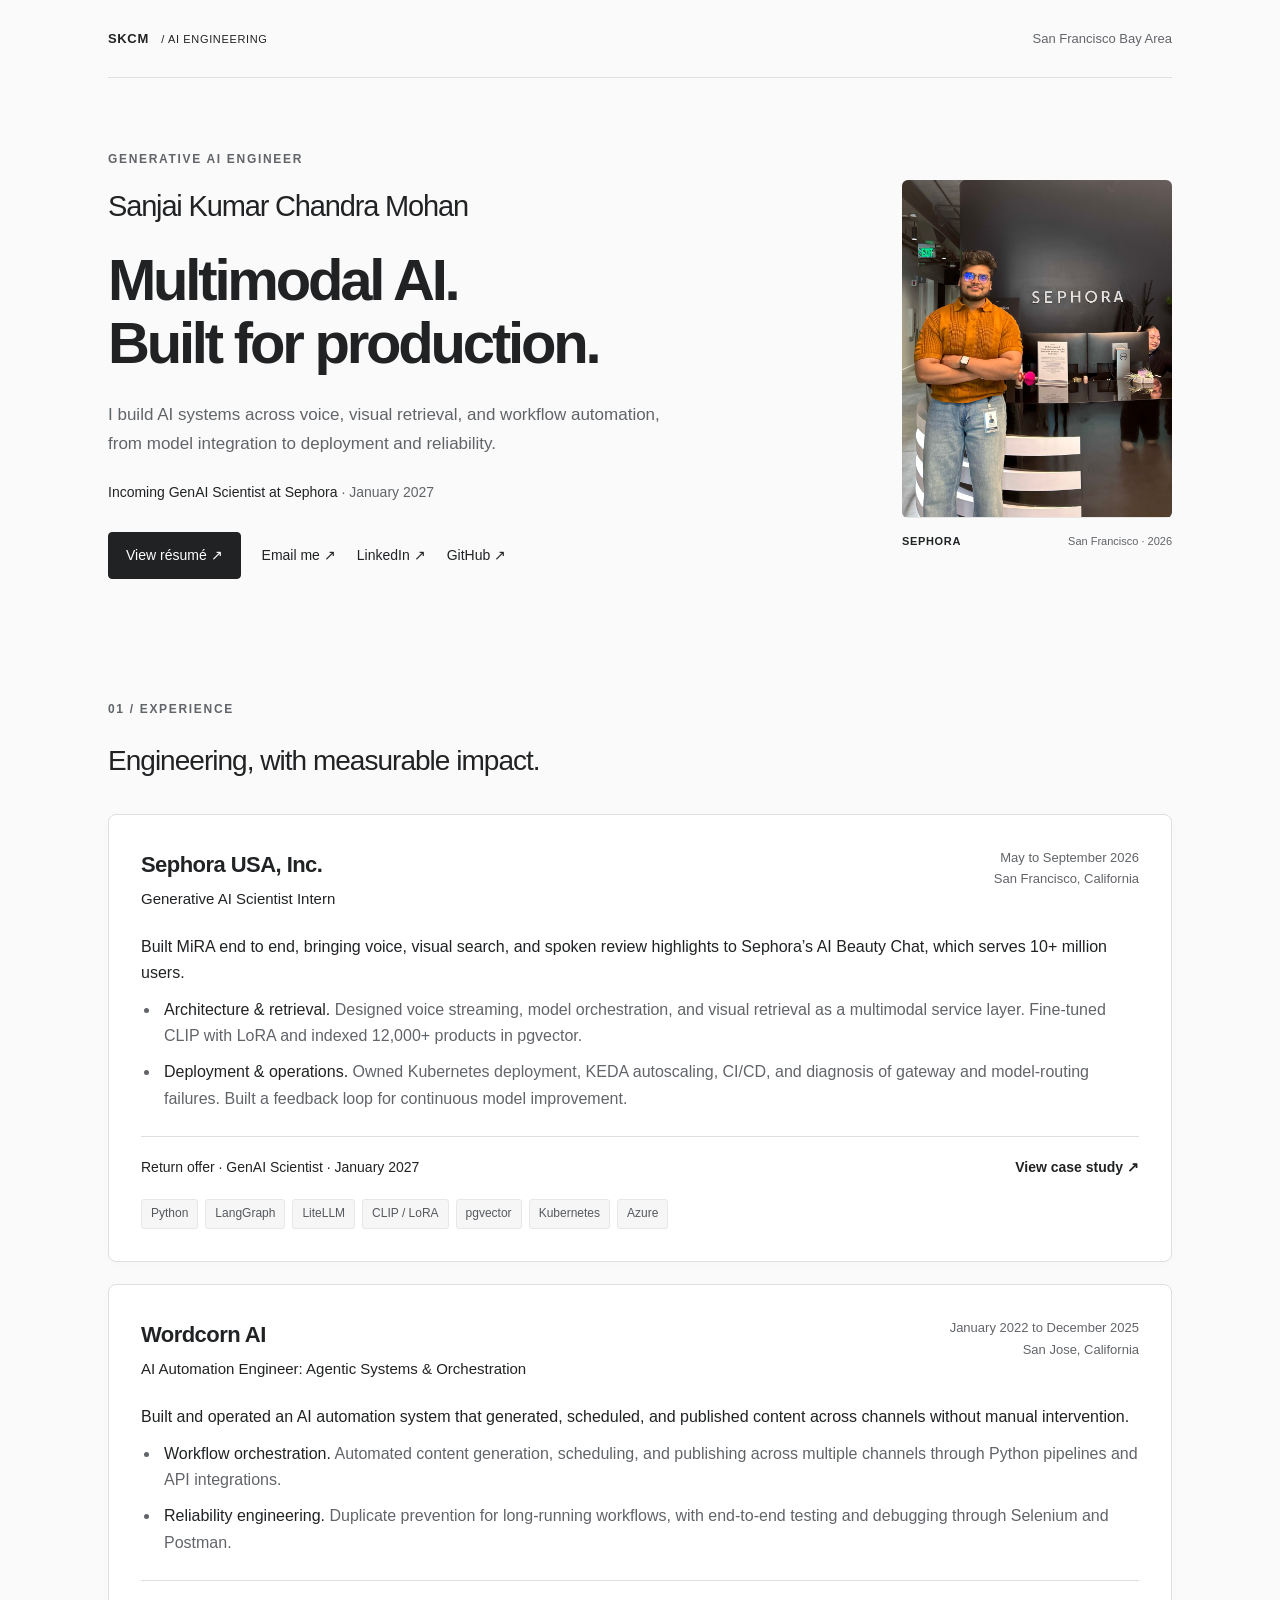
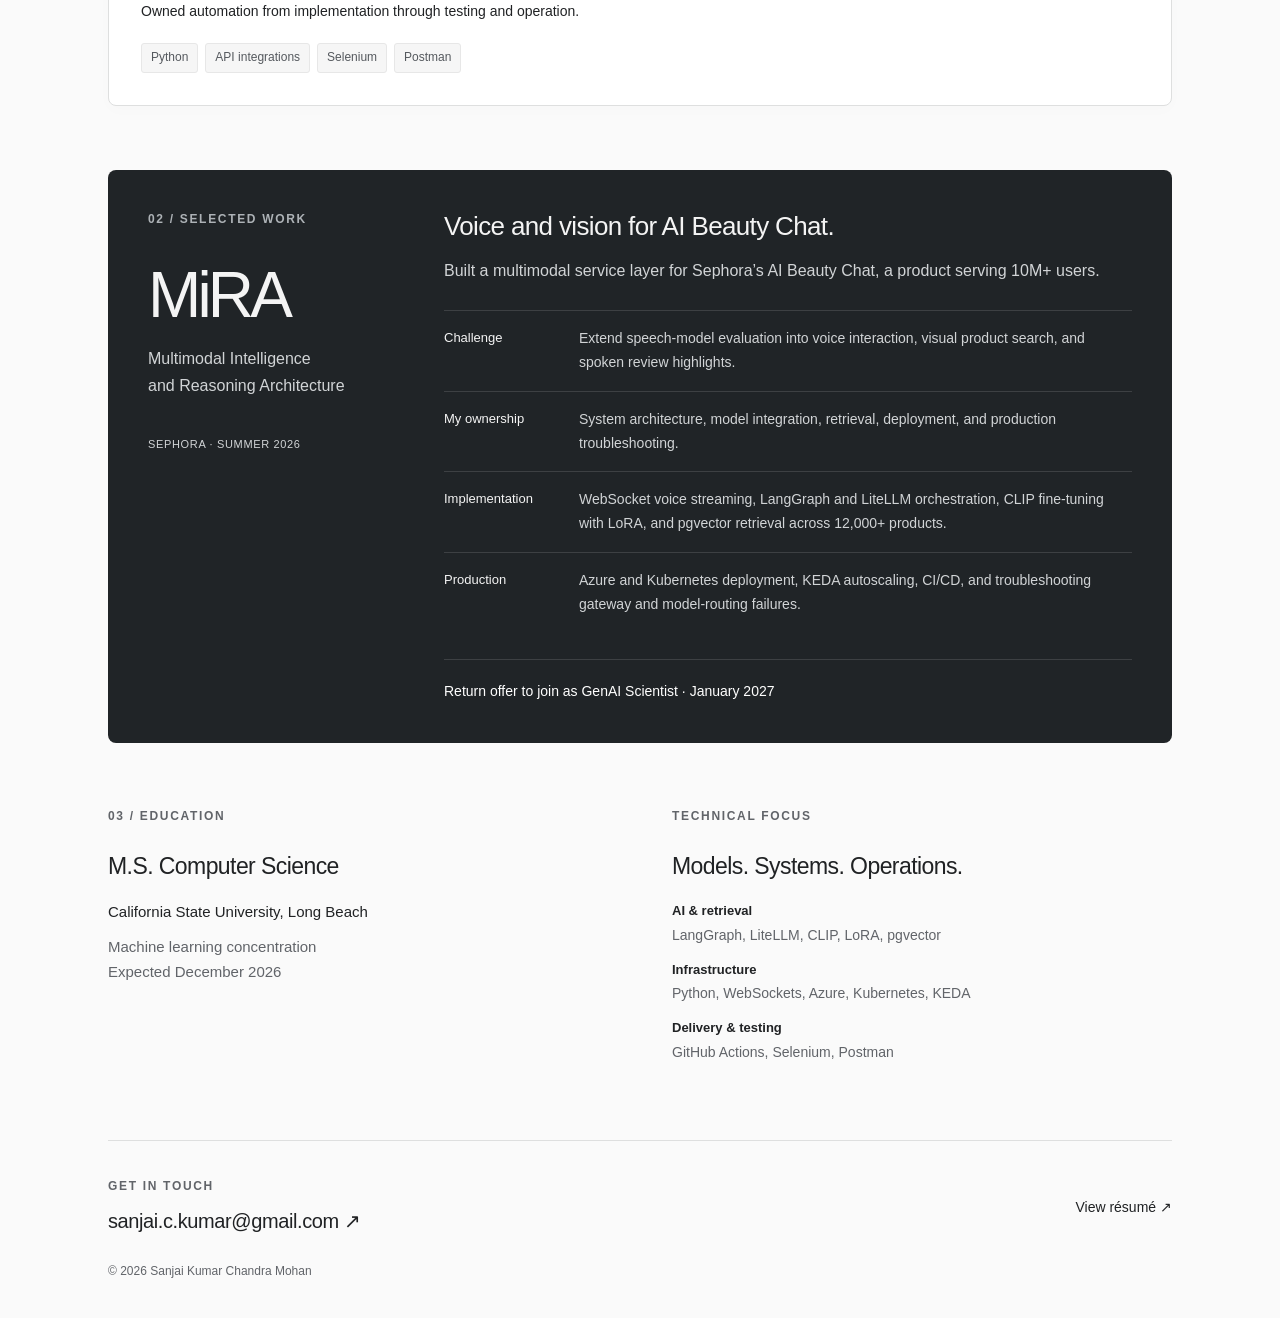
==== commit aa6f5a49: "Remove three-metric strip from live portfolio" ====
--- a/index.html
+++ b/index.html
@@ -1,2 +1,2 @@
 <!DOCTYPE html><html lang="en"><head><meta charSet="utf-8"/><meta name="viewport" content="width=device-width, initial-scale=1"/><link rel="preload" href="/images/sanjai-at-sephora.jpg" as="image"/><link rel="stylesheet" href="/_next/static/css/index.Dyk_GFQS.css" data-rsc-css-href="/_next/static/css/index.Dyk_GFQS.css" data-precedence="vite-rsc/importer-resources"/><link rel="modulepreload" fetchPriority="low" href="/_next/static/chunks/index-KjYwYpnb.js"/><script src="/_next/static/chunks/rolldown-runtime-C60lm6uB.js" type="module" async=""></script><script src="/_next/static/chunks/framework-D_rUT4EX.js" type="module" async=""></script><link rel="modulepreload" href="/_next/static/chunks/layout-segment-context-8yMjkL10.js" crossorigin=""/><title>Sanjai Kumar Chandra Mohan</title><meta name="description" content="Sanjai Kumar Chandra Mohan: GenAI engineer, creator of MiRA at Sephora, and M.S. Computer Science student at CSULB."/><meta property="og:title" content="Sanjai Kumar Chandra Mohan | Generative AI Engineer"/><meta property="og:description" content="Sanjai Kumar Chandra Mohan: GenAI engineer, creator of MiRA at Sephora, and M.S. Computer Science student at CSULB."/><meta property="og:type" content="website"/><meta name="twitter:card" content="summary"/><meta name="twitter:title" content="Sanjai Kumar Chandra Mohan | Generative AI Engineer"/><meta name="twitter:description" content="Sanjai Kumar Chandra Mohan: GenAI engineer, creator of MiRA at Sephora, and M.S. Computer Science student at CSULB."/><link rel="icon" href="/favicon.svg"/><script>Object.assign(((self[Symbol.for("vinext.navigationRuntime")]??={bootstrap:{routeManifest:null},functions:{}}).bootstrap.rsc??={rsc:[]}),{params:{},nav:{"pathname":"/","searchParams":[]}})</script><link rel="modulepreload" href="/_next/static/chunks/index-KjYwYpnb.js" />
-</head><body><div class="page"><a class="skip" href="#experience">Skip to experience</a><header><a href="#top">SKCM <span>/ AI ENGINEERING</span></a><span>San Francisco Bay Area</span></header><main id="top"><section class="hero"><div class="hero-copy"><p class="eyebrow">GENERATIVE AI ENGINEER</p><h1>Sanjai Kumar Chandra Mohan</h1><h2>Multimodal AI.<br/>Built for production.</h2><p class="summary">I build AI systems across voice, visual retrieval, and workflow automation, from model integration to deployment and reliability.</p><p class="next">Incoming GenAI Scientist at Sephora <span>· January 2027</span></p><nav aria-label="Contact"><a class="primary" href="/resume-sanjai-kumar.pdf">View résumé ↗</a><a href="mailto:sanjai.c.kumar@gmail.com">Email me ↗</a><a href="https://www.linkedin.com/in/sanjai-kumar-us/">LinkedIn ↗</a><a href="https://github.com/sanjaikumarcm">GitHub ↗</a></nav></div><figure><div class="portrait"><img src="/images/sanjai-at-sephora.jpg" alt="Standing at the Sephora office with the Sephora wordmark visible behind me" width="1200" height="1600"/></div><figcaption>SEPHORA <span>San Francisco · 2026</span></figcaption></figure></section><section class="proof" aria-label="Selected results"><div><strong>12,000+</strong><span>Products indexed for visual retrieval</span></div><div><strong>30+</strong><span>Automated workflows per week</span></div><div><strong>35%</strong><span>Fewer recurring failures at Wordcorn</span></div></section><section id="experience" class="section"><p class="eyebrow">01 / EXPERIENCE</p><h2>Engineering, with measurable impact.</h2><div class="jobs"><article><div class="job-heading"><div><h3>Sephora USA, Inc.</h3><p>Generative AI Scientist Intern</p></div><p class="date">May to September 2026<br/>San Francisco, California</p></div><p>Built MiRA end to end, bringing voice, visual search, and spoken review highlights to Sephora’s AI Beauty Chat, which serves 10+ million users.</p><ul class="contributions"><li><strong>Architecture &amp; retrieval<!-- -->.</strong> <!-- -->Designed voice streaming, model orchestration, and visual retrieval as a multimodal service layer. Fine-tuned CLIP with LoRA and indexed 12,000+ products in pgvector.</li><li><strong>Deployment &amp; operations<!-- -->.</strong> <!-- -->Owned Kubernetes deployment, KEDA autoscaling, CI/CD, and diagnosis of gateway and model-routing failures. Built a feedback loop for continuous model improvement.</li></ul><div class="outcome"><span>Return offer · GenAI Scientist · January 2027</span><a href="#mira">View case study ↗</a></div><ul class="stack"><li>Python</li><li>LangGraph</li><li>LiteLLM</li><li>CLIP / LoRA</li><li>pgvector</li><li>Kubernetes</li><li>Azure</li></ul></article><article><div class="job-heading"><div><h3>Wordcorn AI</h3><p>AI Automation Engineer: Agentic Systems &amp; Orchestration</p></div><p class="date">January 2022 to December 2025<br/>San Jose, California</p></div><p>Built and operated an AI automation system that generated, scheduled, and published content across channels without manual intervention.</p><ul class="contributions"><li><strong>Workflow orchestration<!-- -->.</strong> <!-- -->Automated content generation, scheduling, and publishing across multiple channels through Python pipelines and API integrations.</li><li><strong>Reliability engineering<!-- -->.</strong> <!-- -->Duplicate prevention for long-running workflows, with end-to-end testing and debugging through Selenium and Postman.</li></ul><div class="outcome"><span>Owned automation from implementation through testing and operation.</span></div><ul class="stack"><li>Python</li><li>API integrations</li><li>Selenium</li><li>Postman</li></ul></article></div></section><section id="mira" class="case"><div><p class="eyebrow">02 / SELECTED WORK</p><h2>MiRA</h2><p>Multimodal Intelligence<br/>and Reasoning Architecture</p><p class="case-label">SEPHORA · SUMMER 2026</p></div><div><h3>Voice and vision for AI Beauty Chat.</h3><p>Built a multimodal service layer for Sephora’s AI Beauty Chat, a product serving 10M+ users.</p><dl><div><dt>Challenge</dt><dd>Extend speech-model evaluation into voice interaction, visual product search, and spoken review highlights.</dd></div><div><dt>My ownership</dt><dd>System architecture, model integration, retrieval, deployment, and production troubleshooting.</dd></div><div><dt>Implementation</dt><dd>WebSocket voice streaming, LangGraph and LiteLLM orchestration, CLIP fine-tuning with LoRA, and pgvector retrieval across 12,000+ products.</dd></div><div><dt>Production</dt><dd>Azure and Kubernetes deployment, KEDA autoscaling, CI/CD, and troubleshooting gateway and model-routing failures.</dd></div></dl><p class="case-outcome">Return offer to join as GenAI Scientist · January 2027</p></div></section><section class="section credentials"><div><p class="eyebrow">03 / EDUCATION</p><h2>M.S. Computer Science</h2><p>California State University, Long Beach</p><p class="muted">Machine learning concentration<br/>Expected December 2026</p></div><div><p class="eyebrow">TECHNICAL FOCUS</p><h2>Models. Systems. Operations.</h2><dl><div><dt>AI &amp; retrieval</dt><dd>LangGraph, LiteLLM, CLIP, LoRA, pgvector</dd></div><div><dt>Infrastructure</dt><dd>Python, WebSockets, Azure, Kubernetes, KEDA</dd></div><div><dt>Delivery &amp; testing</dt><dd>GitHub Actions, Selenium, Postman</dd></div></dl></div></section></main><footer><div><p class="eyebrow">GET IN TOUCH</p><a class="email" href="mailto:sanjai.c.kumar@gmail.com">sanjai.c.kumar@gmail.com ↗</a></div><a href="/resume-sanjai-kumar.pdf">View résumé ↗</a><small>© 2026 Sanjai Kumar Chandra Mohan</small></footer></div><script type="module" src="/_next/static/chunks/index-KjYwYpnb.js" id="_R_" async=""></script><script>((self[Symbol.for("vinext.navigationRuntime")]??={bootstrap:{routeManifest:null},functions:{}}).bootstrap.rsc??={rsc:[]}).rsc.push("0:{\"page:/\":\"$L1\",\"layout:/\":\"$L2\",\"route:/\":\"$L3\",\"__route\":\"route:/\",\"__interceptionContext\":null,\"__layoutIds\":[\"layout:/\"],\"__rootLayout\":\"/\",\"__bfcacheSegmentIdentities\":{\"layout:/\":\"[\\\"layout\\\",\\\"layout:/\\\",\\\"root-boundary:/\\\",\\\"\\\"]\",\"page:/\":\"[\\\"page\\\",\\\"page:/\\\",\\\"root-boundary:/\\\",\\\"\\\"]\"},\"__srcPage\":[\"page\"],\"__layoutFlags\":{\"layout:/\":\"s\"},\"__artifactCompatibility\":{\"schemaVersion\":1,\"graphVersion\":\"app-route-graph:1177fd80f83fa7b0\",\"deploymentVersion\":\"4d110df6-f00b-4e1d-9114-c7795e50b79d\",\"appElementsSchemaVersion\":1,\"rscPayloadSchemaVersion\":1,\"rootBoundaryId\":\"/\",\"renderEpoch\":null}}\n")</script><script>((self[Symbol.for("vinext.navigationRuntime")]??={bootstrap:{routeManifest:null},functions:{}}).bootstrap.rsc??={rsc:[]}).rsc.push("4:I[\"8c0f216c4604\",[],\"Children\",1]\n")</script><script>((self[Symbol.for("vinext.navigationRuntime")]??={bootstrap:{routeManifest:null},functions:{}}).bootstrap.rsc??={rsc:[]}).rsc.push("5:I[\"593f344dc510\",[],\"GlobalErrorBoundary\",1]\n")</script><script>((self[Symbol.for("vinext.navigationRuntime")]??={bootstrap:{routeManifest:null},functions:{}}).bootstrap.rsc??={rsc:[]}).rsc.push("6:I[\"0b874ad30386\",[],\"default\",1]\n")</script><script>((self[Symbol.for("vinext.navigationRuntime")]??={bootstrap:{routeManifest:null},functions:{}}).bootstrap.rsc??={rsc:[]}).rsc.push("7:I[\"593f344dc510\",[],\"ErrorBoundary\",1]\n")</script><script>((self[Symbol.for("vinext.navigationRuntime")]??={bootstrap:{routeManifest:null},functions:{}}).bootstrap.rsc??={rsc:[]}).rsc.push("8:I[\"15c18cfaeeff\",[],\"LayoutSegmentProvider\",1]\n")</script><script>((self[Symbol.for("vinext.navigationRuntime")]??={bootstrap:{routeManifest:null},functions:{}}).bootstrap.rsc??={rsc:[]}).rsc.push("9:I[\"8c0f216c4604\",[],\"Slot\",1]\n")</script><script>((self[Symbol.for("vinext.navigationRuntime")]??={bootstrap:{routeManifest:null},functions:{}}).bootstrap.rsc??={rsc:[]}).rsc.push("a:I[\"593f344dc510\",[],\"NotFoundBoundary\",1]\n")</script><script>((self[Symbol.for("vinext.navigationRuntime")]??={bootstrap:{routeManifest:null},functions:{}}).bootstrap.rsc??={rsc:[]}).rsc.push("b:I[\"9276801271d6\",[],\"AppRouterScrollTarget\",1]\n")</script><script>((self[Symbol.for("vinext.navigationRuntime")]??={bootstrap:{routeManifest:null},functions:{}}).bootstrap.rsc??={rsc:[]}).rsc.push("c:I[\"593f344dc510\",[],\"RedirectBoundary\",1]\n")</script><script>((self[Symbol.for("vinext.navigationRuntime")]??={bootstrap:{routeManifest:null},functions:{}}).bootstrap.rsc??={rsc:[]}).rsc.push(":HL[\"/_next/static/css/index.Dyk_GFQS.css\",\"style\"     ]\n")</script><script>((self[Symbol.for("vinext.navigationRuntime")]??={bootstrap:{routeManifest:null},functions:{}}).bootstrap.rsc??={rsc:[]}).rsc.push("2:[[[\"$\",\"link\",\"css:/_next/static/css/index.Dyk_GFQS.css\",{\"rel\":\"stylesheet\",\"precedence\":\"vite-rsc/importer-resources\",\"href\":\"/_next/static/css/index.Dyk_GFQS.css\",\"data-rsc-css-href\":\"/_next/static/css/index.Dyk_GFQS.css\"}],\"$undefined\"],[\"$\",\"html\",null,{\"lang\":\"en\",\"children\":[\"$\",\"body\",null,{\"children\":[\"$\",\"$L4\",null,{}]}]}]]\n")</script><script>((self[Symbol.for("vinext.navigationRuntime")]??={bootstrap:{routeManifest:null},functions:{}}).bootstrap.rsc??={rsc:[]}).rsc.push("3:[[[\"$\",\"meta\",null,{\"charSet\":\"utf-8\"}],[[\"$\",\"title\",\"0\",{\"children\":\"Sanjai Kumar Chandra Mohan\"}],[\"$\",\"meta\",\"1\",{\"name\":\"description\",\"content\":\"Sanjai Kumar Chandra Mohan: GenAI engineer, creator of MiRA at Sephora, and M.S. Computer Science student at CSULB.\"}],[\"$\",\"meta\",\"2\",{\"property\":\"og:title\",\"content\":\"Sanjai Kumar Chandra Mohan | Generative AI Engineer\"}],[\"$\",\"meta\",\"3\",{\"property\":\"og:description\",\"content\":\"Sanjai Kumar Chandra Mohan: GenAI engineer, creator of MiRA at Sephora, and M.S. Computer Science student at CSULB.\"}],[\"$\",\"meta\",\"4\",{\"property\":\"og:type\",\"content\":\"website\"}],[\"$\",\"meta\",\"5\",{\"name\":\"twitter:card\",\"content\":\"summary\"}],[\"$\",\"meta\",\"6\",{\"name\":\"twitter:title\",\"content\":\"Sanjai Kumar Chandra Mohan | Generative AI Engineer\"}],[\"$\",\"meta\",\"7\",{\"name\":\"twitter:description\",\"content\":\"Sanjai Kumar Chandra Mohan: GenAI engineer, creator of MiRA at Sephora, and M.S. Computer Science student at CSULB.\"}],[\"$\",\"link\",\"8\",{\"data-vinext-streamed-icon\":\"$undefined\",\"rel\":\"icon\",\"href\":\"/favicon.svg\",\"type\":\"$undefined\",\"sizes\":\"$undefined\",\"color\":\"$undefined\",\"media\":\"$undefined\",\"fetchPriority\":\"$undefined\"}]],[[\"$\",\"meta\",\"0\",{\"name\":\"viewport\",\"content\":\"width=device-width, initial-scale=1\"}]]],[\"$\",\"$L5\",null,{\"fallback\":\"$6\",\"children\":[\"$\",\"$L7\",null,{\"fallback\":\"$6\",\"children\":[\"$\",\"$L8\",null,{\"providerId\":\"layout:/\",\"segmentMap\":{\"children\":[]},\"children\":[\"$\",\"$L9\",null,{\"id\":\"layout:/\",\"parallelSlots\":\"$undefined\",\"children\":[\"$\",\"$La\",null,{\"resetKey\":\"\",\"fallback\":[[\"$\",\"title\",null,{\"children\":\"404: This page could not be found.\"}],[\"$\",\"div\",null,{\"style\":{\"fontFamily\":\"system-ui,\\\"Segoe UI\\\",Roboto,Helvetica,Arial,sans-serif,\\\"Apple Color Emoji\\\",\\\"Segoe UI Emoji\\\"\",\"height\":\"100vh\",\"textAlign\":\"center\",\"display\":\"flex\",\"flexDirection\":\"column\",\"alignItems\":\"center\",\"justifyContent\":\"center\"},\"children\":[\"$\",\"div\",null,{\"children\":[[\"$\",\"style\",null,{\"dangerouslySetInnerHTML\":{\"__html\":\"body{color:#000;background:#fff;margin:0}.next-error-h1{border-right:1px solid rgba(0,0,0,.3)}@media (prefers-color-scheme:dark){body{color:#fff;background:#000}.next-error-h1{border-right:1px solid rgba(255,255,255,.3)}}\"}}],[\"$\",\"h1\",null,{\"className\":\"next-error-h1\",\"style\":{\"display\":\"inline-block\",\"margin\":\"0 20px 0 0\",\"padding\":\"0 23px 0 0\",\"fontSize\":24,\"fontWeight\":500,\"verticalAlign\":\"top\",\"lineHeight\":\"49px\"},\"children\":404}],[\"$\",\"div\",null,{\"style\":{\"display\":\"inline-block\"},\"children\":[\"$\",\"h2\",null,{\"style\":{\"fontSize\":14,\"fontWeight\":400,\"lineHeight\":\"49px\",\"margin\":0},\"children\":\"This page could not be found.\"}]}]]}]}]],\"children\":[\"$\",\"$Lb\",null,{\"children\":[\"$\",\"$Lc\",null,{\"children\":[[\"$\",\"$L8\",null,{\"providerId\":\"page:/\",\"segmentMap\":{\"children\":[\"__PAGE__\"]},\"children\":[\"$\",\"$L9\",null,{\"id\":\"page:/\"}]}],null]}]}]}]}]}]}]}],null,null]\n")</script><script>((self[Symbol.for("vinext.navigationRuntime")]??={bootstrap:{routeManifest:null},functions:{}}).bootstrap.rsc??={rsc:[]}).rsc.push(":HL[\"/images/sanjai-at-sephora.jpg\",\"image\"]\n")</script><script>((self[Symbol.for("vinext.navigationRuntime")]??={bootstrap:{routeManifest:null},functions:{}}).bootstrap.rsc??={rsc:[]}).rsc.push("1:[\"$\",\"div\",null,{\"className\":\"page\",\"children\":[[\"$\",\"a\",null,{\"className\":\"skip\",\"href\":\"#experience\",\"children\":\"Skip to experience\"}],[\"$\",\"header\",null,{\"children\":[[\"$\",\"a\",null,{\"href\":\"#top\",\"children\":[\"SKCM \",[\"$\",\"span\",null,{\"children\":\"/ AI ENGINEERING\"}]]}],[\"$\",\"span\",null,{\"children\":\"San Francisco Bay Area\"}]]}],[\"$\",\"main\",null,{\"id\":\"top\",\"children\":[[\"$\",\"section\",null,{\"className\":\"hero\",\"children\":[[\"$\",\"div\",null,{\"className\":\"hero-copy\",\"children\":[[\"$\",\"p\",null,{\"className\":\"eyebrow\",\"children\":\"GENERATIVE AI ENGINEER\"}],[\"$\",\"h1\",null,{\"children\":\"Sanjai Kumar Chandra Mohan\"}],[\"$\",\"h2\",null,{\"children\":[\"Multimodal AI.\",[\"$\",\"br\",null,{}],\"Built for production.\"]}],[\"$\",\"p\",null,{\"className\":\"summary\",\"children\":\"I build AI systems across voice, visual retrieval, and workflow automation, from model integration to deployment and reliability.\"}],[\"$\",\"p\",null,{\"className\":\"next\",\"children\":[\"Incoming GenAI Scientist at Sephora \",[\"$\",\"span\",null,{\"children\":\"· January 2027\"}]]}],[\"$\",\"nav\",null,{\"aria-label\":\"Contact\",\"children\":[[\"$\",\"a\",null,{\"className\":\"primary\",\"href\":\"/resume-sanjai-kumar.pdf\",\"children\":\"View résumé ↗\"}],[\"$\",\"a\",null,{\"href\":\"mailto:sanjai.c.kumar@gmail.com\",\"children\":\"Email me ↗\"}],[\"$\",\"a\",null,{\"href\":\"https://www.linkedin.com/in/sanjai-kumar-us/\",\"children\":\"LinkedIn ↗\"}],[\"$\",\"a\",null,{\"href\":\"https://github.com/sanjaikumarcm\",\"children\":\"GitHub ↗\"}]]}]]}],[\"$\",\"figure\",null,{\"children\":[[\"$\",\"div\",null,{\"className\":\"portrait\",\"children\":[\"$\",\"img\",null,{\"src\":\"/images/sanjai-at-sephora.jpg\",\"alt\":\"Standing at the Sephora office with the Sephora wordmark visible behind me\",\"width\":1200,\"height\":1600}]}],[\"$\",\"figcaption\",null,{\"children\":[\"SEPHORA \",[\"$\",\"span\",null,{\"children\":\"San Francisco · 2026\"}]]}]]}]]}],[\"$\",\"section\",null,{\"className\":\"proof\",\"aria-label\":\"Selected results\",\"children\":[[\"$\",\"div\",null,{\"children\":[[\"$\",\"strong\",null,{\"children\":\"12,000+\"}],[\"$\",\"span\",null,{\"children\":\"Products indexed for visual retrieval\"}]]}],[\"$\",\"div\",null,{\"children\":[[\"$\",\"strong\",null,{\"children\":\"30+\"}],[\"$\",\"span\",null,{\"children\":\"Automated workflows per week\"}]]}],[\"$\",\"div\",null,{\"children\":[[\"$\",\"strong\",null,{\"children\":\"35%\"}],[\"$\",\"span\",null,{\"children\":\"Fewer recurring failures at Wordcorn\"}]]}]]}],[\"$\",\"section\",null,{\"id\":\"experience\",\"className\":\"section\",\"children\":[[\"$\",\"p\",null,{\"className\":\"eyebrow\",\"children\":\"01 / EXPERIENCE\"}],[\"$\",\"h2\",null,{\"children\":\"Engineering, with measurable impact.\"}],[\"$\",\"div\",null,{\"className\":\"jobs\",\"children\":[[\"$\",\"article\",\"Sephora USA, Inc.\",{\"children\":[[\"$\",\"div\",null,{\"className\":\"job-heading\",\"children\":[[\"$\",\"div\",null,{\"children\":[[\"$\",\"h3\",null,{\"children\":\"Sephora USA, Inc.\"}],[\"$\",\"p\",null,{\"children\":\"Generative AI Scientist Intern\"}]]}],[\"$\",\"p\",null,{\"className\":\"date\",\"children\":[\"May to September 2026\",[\"$\",\"br\",null,{}],\"San Francisco, California\"]}]]}],[\"$\",\"p\",null,{\"children\":\"Built MiRA end to end, bringing voice, visual search, and spoken review highlights to Sephora’s AI Beauty Chat, which serves 10+ million users.\"}],[\"$\",\"ul\",null,{\"className\":\"contributions\",\"children\":[[\"$\",\"li\",\"Architecture \u0026 retrieval\",{\"children\":[[\"$\",\"strong\",null,{\"children\":[\"Architecture \u0026 retrieval\",\".\"]}],\" \",\"Designed voice streaming, model orchestration, and visual retrieval as a multimodal service layer. Fine-tuned CLIP with LoRA and indexed 12,000+ products in pgvector.\"]}],[\"$\",\"li\",\"Deployment \u0026 operations\",{\"children\":[[\"$\",\"strong\",null,{\"children\":[\"Deployment \u0026 operations\",\".\"]}],\" \",\"Owned Kubernetes deployment, KEDA autoscaling, CI/CD, and diagnosis of gateway and model-routing failures. Built a feedback loop for continuous model improvement.\"]}]]}],[\"$\",\"div\",null,{\"className\":\"outcome\",\"children\":[[\"$\",\"span\",null,{\"children\":\"Return offer · GenAI Scientist · January 2027\"}],[\"$\",\"a\",null,{\"href\":\"#mira\",\"children\":\"View case study ↗\"}]]}],[\"$\",\"ul\",null,{\"className\":\"stack\",\"children\":[[\"$\",\"li\",\"Python\",{\"children\":\"Python\"}],[\"$\",\"li\",\"LangGraph\",{\"children\":\"LangGraph\"}],[\"$\",\"li\",\"LiteLLM\",{\"children\":\"LiteLLM\"}],[\"$\",\"li\",\"CLIP / LoRA\",{\"children\":\"CLIP / LoRA\"}],[\"$\",\"li\",\"pgvector\",{\"children\":\"pgvector\"}],[\"$\",\"li\",\"Kubernetes\",{\"children\":\"Kubernetes\"}],[\"$\",\"li\",\"Azure\",{\"children\":\"Azure\"}]]}]]}],[\"$\",\"article\",\"Wordcorn AI\",{\"children\":[[\"$\",\"div\",null,{\"className\":\"job-heading\",\"children\":[[\"$\",\"div\",null,{\"children\":[[\"$\",\"h3\",null,{\"children\":\"Wordcorn AI\"}],[\"$\",\"p\",null,{\"children\":\"AI Automation Engineer: Agentic Systems \u0026 Orchestration\"}]]}],\"$Ld\"]}],\"$Le\",\"$Lf\",\"$L10\",\"$L11\"]}]]}]]}],\"$L12\",\"$L13\"]}],\"$L14\"]}]\n")</script><script>((self[Symbol.for("vinext.navigationRuntime")]??={bootstrap:{routeManifest:null},functions:{}}).bootstrap.rsc??={rsc:[]}).rsc.push("d:[\"$\",\"p\",null,{\"className\":\"date\",\"children\":[\"January 2022 to December 2025\",[\"$\",\"br\",null,{}],\"San Jose, California\"]}]\n")</script><script>((self[Symbol.for("vinext.navigationRuntime")]??={bootstrap:{routeManifest:null},functions:{}}).bootstrap.rsc??={rsc:[]}).rsc.push("e:[\"$\",\"p\",null,{\"children\":\"Built and operated an AI automation system that generated, scheduled, and published content across channels without manual intervention.\"}]\n")</script><script>((self[Symbol.for("vinext.navigationRuntime")]??={bootstrap:{routeManifest:null},functions:{}}).bootstrap.rsc??={rsc:[]}).rsc.push("f:[\"$\",\"ul\",null,{\"className\":\"contributions\",\"children\":[[\"$\",\"li\",\"Workflow orchestration\",{\"children\":[[\"$\",\"strong\",null,{\"children\":[\"Workflow orchestration\",\".\"]}],\" \",\"Automated content generation, scheduling, and publishing across multiple channels through Python pipelines and API integrations.\"]}],[\"$\",\"li\",\"Reliability engineering\",{\"children\":[[\"$\",\"strong\",null,{\"children\":[\"Reliability engineering\",\".\"]}],\" \",\"Duplicate prevention for long-running workflows, with end-to-end testing and debugging through Selenium and Postman.\"]}]]}]\n")</script><script>((self[Symbol.for("vinext.navigationRuntime")]??={bootstrap:{routeManifest:null},functions:{}}).bootstrap.rsc??={rsc:[]}).rsc.push("10:[\"$\",\"div\",null,{\"className\":\"outcome\",\"children\":[[\"$\",\"span\",null,{\"children\":\"Owned automation from implementation through testing and operation.\"}],null]}]\n")</script><script>((self[Symbol.for("vinext.navigationRuntime")]??={bootstrap:{routeManifest:null},functions:{}}).bootstrap.rsc??={rsc:[]}).rsc.push("11:[\"$\",\"ul\",null,{\"className\":\"stack\",\"children\":[[\"$\",\"li\",\"Python\",{\"children\":\"Python\"}],[\"$\",\"li\",\"API integrations\",{\"children\":\"API integrations\"}],[\"$\",\"li\",\"Selenium\",{\"children\":\"Selenium\"}],[\"$\",\"li\",\"Postman\",{\"children\":\"Postman\"}]]}]\n")</script><script>((self[Symbol.for("vinext.navigationRuntime")]??={bootstrap:{routeManifest:null},functions:{}}).bootstrap.rsc??={rsc:[]}).rsc.push("12:[\"$\",\"section\",null,{\"id\":\"mira\",\"className\":\"case\",\"children\":[[\"$\",\"div\",null,{\"children\":[[\"$\",\"p\",null,{\"className\":\"eyebrow\",\"children\":\"02 / SELECTED WORK\"}],[\"$\",\"h2\",null,{\"children\":\"MiRA\"}],[\"$\",\"p\",null,{\"children\":[\"Multimodal Intelligence\",[\"$\",\"br\",null,{}],\"and Reasoning Architecture\"]}],[\"$\",\"p\",null,{\"className\":\"case-label\",\"children\":\"SEPHORA · SUMMER 2026\"}]]}],[\"$\",\"div\",null,{\"children\":[[\"$\",\"h3\",null,{\"children\":\"Voice and vision for AI Beauty Chat.\"}],[\"$\",\"p\",null,{\"children\":\"Built a multimodal service layer for Sephora’s AI Beauty Chat, a product serving 10M+ users.\"}],[\"$\",\"dl\",null,{\"children\":[[\"$\",\"div\",null,{\"children\":[[\"$\",\"dt\",null,{\"children\":\"Challenge\"}],[\"$\",\"dd\",null,{\"children\":\"Extend speech-model evaluation into voice interaction, visual product search, and spoken review highlights.\"}]]}],[\"$\",\"div\",null,{\"children\":[[\"$\",\"dt\",null,{\"children\":\"My ownership\"}],[\"$\",\"dd\",null,{\"children\":\"System architecture, model integration, retrieval, deployment, and production troubleshooting.\"}]]}],[\"$\",\"div\",null,{\"children\":[[\"$\",\"dt\",null,{\"children\":\"Implementation\"}],[\"$\",\"dd\",null,{\"children\":\"WebSocket voice streaming, LangGraph and LiteLLM orchestration, CLIP fine-tuning with LoRA, and pgvector retrieval across 12,000+ products.\"}]]}],[\"$\",\"div\",null,{\"children\":[[\"$\",\"dt\",null,{\"children\":\"Production\"}],[\"$\",\"dd\",null,{\"children\":\"Azure and Kubernetes deployment, KEDA autoscaling, CI/CD, and troubleshooting gateway and model-routing failures.\"}]]}]]}],[\"$\",\"p\",null,{\"className\":\"case-outcome\",\"children\":\"Return offer to join as GenAI Scientist · January 2027\"}]]}]]}]\n")</script><script>((self[Symbol.for("vinext.navigationRuntime")]??={bootstrap:{routeManifest:null},functions:{}}).bootstrap.rsc??={rsc:[]}).rsc.push("13:[\"$\",\"section\",null,{\"className\":\"section credentials\",\"children\":[[\"$\",\"div\",null,{\"children\":[[\"$\",\"p\",null,{\"className\":\"eyebrow\",\"children\":\"03 / EDUCATION\"}],[\"$\",\"h2\",null,{\"children\":\"M.S. Computer Science\"}],[\"$\",\"p\",null,{\"children\":\"California State University, Long Beach\"}],[\"$\",\"p\",null,{\"className\":\"muted\",\"children\":[\"Machine learning concentration\",[\"$\",\"br\",null,{}],\"Expected December 2026\"]}]]}],[\"$\",\"div\",null,{\"children\":[[\"$\",\"p\",null,{\"className\":\"eyebrow\",\"children\":\"TECHNICAL FOCUS\"}],[\"$\",\"h2\",null,{\"children\":\"Models. Systems. Operations.\"}],[\"$\",\"dl\",null,{\"children\":[[\"$\",\"div\",null,{\"children\":[[\"$\",\"dt\",null,{\"children\":\"AI \u0026 retrieval\"}],[\"$\",\"dd\",null,{\"children\":\"LangGraph, LiteLLM, CLIP, LoRA, pgvector\"}]]}],[\"$\",\"div\",null,{\"children\":[[\"$\",\"dt\",null,{\"children\":\"Infrastructure\"}],[\"$\",\"dd\",null,{\"children\":\"Python, WebSockets, Azure, Kubernetes, KEDA\"}]]}],[\"$\",\"div\",null,{\"children\":[[\"$\",\"dt\",null,{\"children\":\"Delivery \u0026 testing\"}],[\"$\",\"dd\",null,{\"children\":\"GitHub Actions, Selenium, Postman\"}]]}]]}]]}]]}]\n")</script><script>((self[Symbol.for("vinext.navigationRuntime")]??={bootstrap:{routeManifest:null},functions:{}}).bootstrap.rsc??={rsc:[]}).rsc.push("14:[\"$\",\"footer\",null,{\"children\":[[\"$\",\"div\",null,{\"children\":[[\"$\",\"p\",null,{\"className\":\"eyebrow\",\"children\":\"GET IN TOUCH\"}],[\"$\",\"a\",null,{\"className\":\"email\",\"href\":\"mailto:sanjai.c.kumar@gmail.com\",\"children\":\"sanjai.c.kumar@gmail.com ↗\"}]]}],[\"$\",\"a\",null,{\"href\":\"/resume-sanjai-kumar.pdf\",\"children\":\"View résumé ↗\"}],[\"$\",\"small\",null,{\"children\":\"© 2026 Sanjai Kumar Chandra Mohan\"}]]}]\n")</script><script>Object.assign(((self[Symbol.for("vinext.navigationRuntime")]??={bootstrap:{routeManifest:null},functions:{}}).bootstrap.rsc??={rsc:[]}),{"initialCacheKind":"static"});((self[Symbol.for("vinext.navigationRuntime")]??={bootstrap:{routeManifest:null},functions:{}}).bootstrap.rsc??={rsc:[]}).done=true</script></body></html>+</head><body><div class="page"><a class="skip" href="#experience">Skip to experience</a><header><a href="#top">SKCM <span>/ AI ENGINEERING</span></a><span>San Francisco Bay Area</span></header><main id="top"><section class="hero"><div class="hero-copy"><p class="eyebrow">GENERATIVE AI ENGINEER</p><h1>Sanjai Kumar Chandra Mohan</h1><h2>Multimodal AI.<br/>Built for production.</h2><p class="summary">I build AI systems across voice, visual retrieval, and workflow automation, from model integration to deployment and reliability.</p><p class="next">Incoming GenAI Scientist at Sephora <span>· January 2027</span></p><nav aria-label="Contact"><a class="primary" href="/resume-sanjai-kumar.pdf">View résumé ↗</a><a href="mailto:sanjai.c.kumar@gmail.com">Email me ↗</a><a href="https://www.linkedin.com/in/sanjai-kumar-us/">LinkedIn ↗</a><a href="https://github.com/sanjaikumarcm">GitHub ↗</a></nav></div><figure><div class="portrait"><img src="/images/sanjai-at-sephora.jpg" alt="Standing at the Sephora office with the Sephora wordmark visible behind me" width="1200" height="1600"/></div><figcaption>SEPHORA <span>San Francisco · 2026</span></figcaption></figure></section><section id="experience" class="section"><p class="eyebrow">01 / EXPERIENCE</p><h2>Engineering, with measurable impact.</h2><div class="jobs"><article><div class="job-heading"><div><h3>Sephora USA, Inc.</h3><p>Generative AI Scientist Intern</p></div><p class="date">May to September 2026<br/>San Francisco, California</p></div><p>Built MiRA end to end, bringing voice, visual search, and spoken review highlights to Sephora’s AI Beauty Chat, which serves 10+ million users.</p><ul class="contributions"><li><strong>Architecture &amp; retrieval<!-- -->.</strong> <!-- -->Designed voice streaming, model orchestration, and visual retrieval as a multimodal service layer. Fine-tuned CLIP with LoRA and indexed 12,000+ products in pgvector.</li><li><strong>Deployment &amp; operations<!-- -->.</strong> <!-- -->Owned Kubernetes deployment, KEDA autoscaling, CI/CD, and diagnosis of gateway and model-routing failures. Built a feedback loop for continuous model improvement.</li></ul><div class="outcome"><span>Return offer · GenAI Scientist · January 2027</span><a href="#mira">View case study ↗</a></div><ul class="stack"><li>Python</li><li>LangGraph</li><li>LiteLLM</li><li>CLIP / LoRA</li><li>pgvector</li><li>Kubernetes</li><li>Azure</li></ul></article><article><div class="job-heading"><div><h3>Wordcorn AI</h3><p>AI Automation Engineer: Agentic Systems &amp; Orchestration</p></div><p class="date">January 2022 to December 2025<br/>San Jose, California</p></div><p>Built and operated an AI automation system that generated, scheduled, and published content across channels without manual intervention.</p><ul class="contributions"><li><strong>Workflow orchestration<!-- -->.</strong> <!-- -->Automated content generation, scheduling, and publishing across multiple channels through Python pipelines and API integrations.</li><li><strong>Reliability engineering<!-- -->.</strong> <!-- -->Duplicate prevention for long-running workflows, with end-to-end testing and debugging through Selenium and Postman.</li></ul><div class="outcome"><span>Owned automation from implementation through testing and operation.</span></div><ul class="stack"><li>Python</li><li>API integrations</li><li>Selenium</li><li>Postman</li></ul></article></div></section><section id="mira" class="case"><div><p class="eyebrow">02 / SELECTED WORK</p><h2>MiRA</h2><p>Multimodal Intelligence<br/>and Reasoning Architecture</p><p class="case-label">SEPHORA · SUMMER 2026</p></div><div><h3>Voice and vision for AI Beauty Chat.</h3><p>Built a multimodal service layer for Sephora’s AI Beauty Chat, a product serving 10M+ users.</p><dl><div><dt>Challenge</dt><dd>Extend speech-model evaluation into voice interaction, visual product search, and spoken review highlights.</dd></div><div><dt>My ownership</dt><dd>System architecture, model integration, retrieval, deployment, and production troubleshooting.</dd></div><div><dt>Implementation</dt><dd>WebSocket voice streaming, LangGraph and LiteLLM orchestration, CLIP fine-tuning with LoRA, and pgvector retrieval across 12,000+ products.</dd></div><div><dt>Production</dt><dd>Azure and Kubernetes deployment, KEDA autoscaling, CI/CD, and troubleshooting gateway and model-routing failures.</dd></div></dl><p class="case-outcome">Return offer to join as GenAI Scientist · January 2027</p></div></section><section class="section credentials"><div><p class="eyebrow">03 / EDUCATION</p><h2>M.S. Computer Science</h2><p>California State University, Long Beach</p><p class="muted">Machine learning concentration<br/>Expected December 2026</p></div><div><p class="eyebrow">TECHNICAL FOCUS</p><h2>Models. Systems. Operations.</h2><dl><div><dt>AI &amp; retrieval</dt><dd>LangGraph, LiteLLM, CLIP, LoRA, pgvector</dd></div><div><dt>Infrastructure</dt><dd>Python, WebSockets, Azure, Kubernetes, KEDA</dd></div><div><dt>Delivery &amp; testing</dt><dd>GitHub Actions, Selenium, Postman</dd></div></dl></div></section></main><footer><div><p class="eyebrow">GET IN TOUCH</p><a class="email" href="mailto:sanjai.c.kumar@gmail.com">sanjai.c.kumar@gmail.com ↗</a></div><a href="/resume-sanjai-kumar.pdf">View résumé ↗</a><small>© 2026 Sanjai Kumar Chandra Mohan</small></footer></div><script type="module" src="/_next/static/chunks/index-KjYwYpnb.js" id="_R_" async=""></script><script>((self[Symbol.for("vinext.navigationRuntime")]??={bootstrap:{routeManifest:null},functions:{}}).bootstrap.rsc??={rsc:[]}).rsc.push("0:{\"page:/\":\"$L1\",\"layout:/\":\"$L2\",\"route:/\":\"$L3\",\"__route\":\"route:/\",\"__interceptionContext\":null,\"__layoutIds\":[\"layout:/\"],\"__rootLayout\":\"/\",\"__bfcacheSegmentIdentities\":{\"layout:/\":\"[\\\"layout\\\",\\\"layout:/\\\",\\\"root-boundary:/\\\",\\\"\\\"]\",\"page:/\":\"[\\\"page\\\",\\\"page:/\\\",\\\"root-boundary:/\\\",\\\"\\\"]\"},\"__srcPage\":[\"page\"],\"__layoutFlags\":{\"layout:/\":\"s\"},\"__artifactCompatibility\":{\"schemaVersion\":1,\"graphVersion\":\"app-route-graph:1177fd80f83fa7b0\",\"deploymentVersion\":\"4d110df6-f00b-4e1d-9114-c7795e50b79d\",\"appElementsSchemaVersion\":1,\"rscPayloadSchemaVersion\":1,\"rootBoundaryId\":\"/\",\"renderEpoch\":null}}\n")</script><script>((self[Symbol.for("vinext.navigationRuntime")]??={bootstrap:{routeManifest:null},functions:{}}).bootstrap.rsc??={rsc:[]}).rsc.push("4:I[\"8c0f216c4604\",[],\"Children\",1]\n")</script><script>((self[Symbol.for("vinext.navigationRuntime")]??={bootstrap:{routeManifest:null},functions:{}}).bootstrap.rsc??={rsc:[]}).rsc.push("5:I[\"593f344dc510\",[],\"GlobalErrorBoundary\",1]\n")</script><script>((self[Symbol.for("vinext.navigationRuntime")]??={bootstrap:{routeManifest:null},functions:{}}).bootstrap.rsc??={rsc:[]}).rsc.push("6:I[\"0b874ad30386\",[],\"default\",1]\n")</script><script>((self[Symbol.for("vinext.navigationRuntime")]??={bootstrap:{routeManifest:null},functions:{}}).bootstrap.rsc??={rsc:[]}).rsc.push("7:I[\"593f344dc510\",[],\"ErrorBoundary\",1]\n")</script><script>((self[Symbol.for("vinext.navigationRuntime")]??={bootstrap:{routeManifest:null},functions:{}}).bootstrap.rsc??={rsc:[]}).rsc.push("8:I[\"15c18cfaeeff\",[],\"LayoutSegmentProvider\",1]\n")</script><script>((self[Symbol.for("vinext.navigationRuntime")]??={bootstrap:{routeManifest:null},functions:{}}).bootstrap.rsc??={rsc:[]}).rsc.push("9:I[\"8c0f216c4604\",[],\"Slot\",1]\n")</script><script>((self[Symbol.for("vinext.navigationRuntime")]??={bootstrap:{routeManifest:null},functions:{}}).bootstrap.rsc??={rsc:[]}).rsc.push("a:I[\"593f344dc510\",[],\"NotFoundBoundary\",1]\n")</script><script>((self[Symbol.for("vinext.navigationRuntime")]??={bootstrap:{routeManifest:null},functions:{}}).bootstrap.rsc??={rsc:[]}).rsc.push("b:I[\"9276801271d6\",[],\"AppRouterScrollTarget\",1]\n")</script><script>((self[Symbol.for("vinext.navigationRuntime")]??={bootstrap:{routeManifest:null},functions:{}}).bootstrap.rsc??={rsc:[]}).rsc.push("c:I[\"593f344dc510\",[],\"RedirectBoundary\",1]\n")</script><script>((self[Symbol.for("vinext.navigationRuntime")]??={bootstrap:{routeManifest:null},functions:{}}).bootstrap.rsc??={rsc:[]}).rsc.push(":HL[\"/_next/static/css/index.Dyk_GFQS.css\",\"style\"     ]\n")</script><script>((self[Symbol.for("vinext.navigationRuntime")]??={bootstrap:{routeManifest:null},functions:{}}).bootstrap.rsc??={rsc:[]}).rsc.push("2:[[[\"$\",\"link\",\"css:/_next/static/css/index.Dyk_GFQS.css\",{\"rel\":\"stylesheet\",\"precedence\":\"vite-rsc/importer-resources\",\"href\":\"/_next/static/css/index.Dyk_GFQS.css\",\"data-rsc-css-href\":\"/_next/static/css/index.Dyk_GFQS.css\"}],\"$undefined\"],[\"$\",\"html\",null,{\"lang\":\"en\",\"children\":[\"$\",\"body\",null,{\"children\":[\"$\",\"$L4\",null,{}]}]}]]\n")</script><script>((self[Symbol.for("vinext.navigationRuntime")]??={bootstrap:{routeManifest:null},functions:{}}).bootstrap.rsc??={rsc:[]}).rsc.push("3:[[[\"$\",\"meta\",null,{\"charSet\":\"utf-8\"}],[[\"$\",\"title\",\"0\",{\"children\":\"Sanjai Kumar Chandra Mohan\"}],[\"$\",\"meta\",\"1\",{\"name\":\"description\",\"content\":\"Sanjai Kumar Chandra Mohan: GenAI engineer, creator of MiRA at Sephora, and M.S. Computer Science student at CSULB.\"}],[\"$\",\"meta\",\"2\",{\"property\":\"og:title\",\"content\":\"Sanjai Kumar Chandra Mohan | Generative AI Engineer\"}],[\"$\",\"meta\",\"3\",{\"property\":\"og:description\",\"content\":\"Sanjai Kumar Chandra Mohan: GenAI engineer, creator of MiRA at Sephora, and M.S. Computer Science student at CSULB.\"}],[\"$\",\"meta\",\"4\",{\"property\":\"og:type\",\"content\":\"website\"}],[\"$\",\"meta\",\"5\",{\"name\":\"twitter:card\",\"content\":\"summary\"}],[\"$\",\"meta\",\"6\",{\"name\":\"twitter:title\",\"content\":\"Sanjai Kumar Chandra Mohan | Generative AI Engineer\"}],[\"$\",\"meta\",\"7\",{\"name\":\"twitter:description\",\"content\":\"Sanjai Kumar Chandra Mohan: GenAI engineer, creator of MiRA at Sephora, and M.S. Computer Science student at CSULB.\"}],[\"$\",\"link\",\"8\",{\"data-vinext-streamed-icon\":\"$undefined\",\"rel\":\"icon\",\"href\":\"/favicon.svg\",\"type\":\"$undefined\",\"sizes\":\"$undefined\",\"color\":\"$undefined\",\"media\":\"$undefined\",\"fetchPriority\":\"$undefined\"}]],[[\"$\",\"meta\",\"0\",{\"name\":\"viewport\",\"content\":\"width=device-width, initial-scale=1\"}]]],[\"$\",\"$L5\",null,{\"fallback\":\"$6\",\"children\":[\"$\",\"$L7\",null,{\"fallback\":\"$6\",\"children\":[\"$\",\"$L8\",null,{\"providerId\":\"layout:/\",\"segmentMap\":{\"children\":[]},\"children\":[\"$\",\"$L9\",null,{\"id\":\"layout:/\",\"parallelSlots\":\"$undefined\",\"children\":[\"$\",\"$La\",null,{\"resetKey\":\"\",\"fallback\":[[\"$\",\"title\",null,{\"children\":\"404: This page could not be found.\"}],[\"$\",\"div\",null,{\"style\":{\"fontFamily\":\"system-ui,\\\"Segoe UI\\\",Roboto,Helvetica,Arial,sans-serif,\\\"Apple Color Emoji\\\",\\\"Segoe UI Emoji\\\"\",\"height\":\"100vh\",\"textAlign\":\"center\",\"display\":\"flex\",\"flexDirection\":\"column\",\"alignItems\":\"center\",\"justifyContent\":\"center\"},\"children\":[\"$\",\"div\",null,{\"children\":[[\"$\",\"style\",null,{\"dangerouslySetInnerHTML\":{\"__html\":\"body{color:#000;background:#fff;margin:0}.next-error-h1{border-right:1px solid rgba(0,0,0,.3)}@media (prefers-color-scheme:dark){body{color:#fff;background:#000}.next-error-h1{border-right:1px solid rgba(255,255,255,.3)}}\"}}],[\"$\",\"h1\",null,{\"className\":\"next-error-h1\",\"style\":{\"display\":\"inline-block\",\"margin\":\"0 20px 0 0\",\"padding\":\"0 23px 0 0\",\"fontSize\":24,\"fontWeight\":500,\"verticalAlign\":\"top\",\"lineHeight\":\"49px\"},\"children\":404}],[\"$\",\"div\",null,{\"style\":{\"display\":\"inline-block\"},\"children\":[\"$\",\"h2\",null,{\"style\":{\"fontSize\":14,\"fontWeight\":400,\"lineHeight\":\"49px\",\"margin\":0},\"children\":\"This page could not be found.\"}]}]]}]}]],\"children\":[\"$\",\"$Lb\",null,{\"children\":[\"$\",\"$Lc\",null,{\"children\":[[\"$\",\"$L8\",null,{\"providerId\":\"page:/\",\"segmentMap\":{\"children\":[\"__PAGE__\"]},\"children\":[\"$\",\"$L9\",null,{\"id\":\"page:/\"}]}],null]}]}]}]}]}]}]}],null,null]\n")</script><script>((self[Symbol.for("vinext.navigationRuntime")]??={bootstrap:{routeManifest:null},functions:{}}).bootstrap.rsc??={rsc:[]}).rsc.push(":HL[\"/images/sanjai-at-sephora.jpg\",\"image\"]\n")</script><script>((self[Symbol.for("vinext.navigationRuntime")]??={bootstrap:{routeManifest:null},functions:{}}).bootstrap.rsc??={rsc:[]}).rsc.push("1:[\"$\",\"div\",null,{\"className\":\"page\",\"children\":[[\"$\",\"a\",null,{\"className\":\"skip\",\"href\":\"#experience\",\"children\":\"Skip to experience\"}],[\"$\",\"header\",null,{\"children\":[[\"$\",\"a\",null,{\"href\":\"#top\",\"children\":[\"SKCM \",[\"$\",\"span\",null,{\"children\":\"/ AI ENGINEERING\"}]]}],[\"$\",\"span\",null,{\"children\":\"San Francisco Bay Area\"}]]}],[\"$\",\"main\",null,{\"id\":\"top\",\"children\":[[\"$\",\"section\",null,{\"className\":\"hero\",\"children\":[[\"$\",\"div\",null,{\"className\":\"hero-copy\",\"children\":[[\"$\",\"p\",null,{\"className\":\"eyebrow\",\"children\":\"GENERATIVE AI ENGINEER\"}],[\"$\",\"h1\",null,{\"children\":\"Sanjai Kumar Chandra Mohan\"}],[\"$\",\"h2\",null,{\"children\":[\"Multimodal AI.\",[\"$\",\"br\",null,{}],\"Built for production.\"]}],[\"$\",\"p\",null,{\"className\":\"summary\",\"children\":\"I build AI systems across voice, visual retrieval, and workflow automation, from model integration to deployment and reliability.\"}],[\"$\",\"p\",null,{\"className\":\"next\",\"children\":[\"Incoming GenAI Scientist at Sephora \",[\"$\",\"span\",null,{\"children\":\"· January 2027\"}]]}],[\"$\",\"nav\",null,{\"aria-label\":\"Contact\",\"children\":[[\"$\",\"a\",null,{\"className\":\"primary\",\"href\":\"/resume-sanjai-kumar.pdf\",\"children\":\"View résumé ↗\"}],[\"$\",\"a\",null,{\"href\":\"mailto:sanjai.c.kumar@gmail.com\",\"children\":\"Email me ↗\"}],[\"$\",\"a\",null,{\"href\":\"https://www.linkedin.com/in/sanjai-kumar-us/\",\"children\":\"LinkedIn ↗\"}],[\"$\",\"a\",null,{\"href\":\"https://github.com/sanjaikumarcm\",\"children\":\"GitHub ↗\"}]]}]]}],[\"$\",\"figure\",null,{\"children\":[[\"$\",\"div\",null,{\"className\":\"portrait\",\"children\":[\"$\",\"img\",null,{\"src\":\"/images/sanjai-at-sephora.jpg\",\"alt\":\"Standing at the Sephora office with the Sephora wordmark visible behind me\",\"width\":1200,\"height\":1600}]}],[\"$\",\"figcaption\",null,{\"children\":[\"SEPHORA \",[\"$\",\"span\",null,{\"children\":\"San Francisco · 2026\"}]]}]]}]]}],[\"$\",\"section\",null,{\"id\":\"experience\",\"className\":\"section\",\"children\":[[\"$\",\"p\",null,{\"className\":\"eyebrow\",\"children\":\"01 / EXPERIENCE\"}],[\"$\",\"h2\",null,{\"children\":\"Engineering, with measurable impact.\"}],[\"$\",\"div\",null,{\"className\":\"jobs\",\"children\":[[\"$\",\"article\",\"Sephora USA, Inc.\",{\"children\":[[\"$\",\"div\",null,{\"className\":\"job-heading\",\"children\":[[\"$\",\"div\",null,{\"children\":[[\"$\",\"h3\",null,{\"children\":\"Sephora USA, Inc.\"}],[\"$\",\"p\",null,{\"children\":\"Generative AI Scientist Intern\"}]]}],[\"$\",\"p\",null,{\"className\":\"date\",\"children\":[\"May to September 2026\",[\"$\",\"br\",null,{}],\"San Francisco, California\"]}]]}],[\"$\",\"p\",null,{\"children\":\"Built MiRA end to end, bringing voice, visual search, and spoken review highlights to Sephora’s AI Beauty Chat, which serves 10+ million users.\"}],[\"$\",\"ul\",null,{\"className\":\"contributions\",\"children\":[[\"$\",\"li\",\"Architecture & retrieval\",{\"children\":[[\"$\",\"strong\",null,{\"children\":[\"Architecture & retrieval\",\".\"]}],\" \",\"Designed voice streaming, model orchestration, and visual retrieval as a multimodal service layer. Fine-tuned CLIP with LoRA and indexed 12,000+ products in pgvector.\"]}],[\"$\",\"li\",\"Deployment & operations\",{\"children\":[[\"$\",\"strong\",null,{\"children\":[\"Deployment & operations\",\".\"]}],\" \",\"Owned Kubernetes deployment, KEDA autoscaling, CI/CD, and diagnosis of gateway and model-routing failures. Built a feedback loop for continuous model improvement.\"]}]]}],[\"$\",\"div\",null,{\"className\":\"outcome\",\"children\":[[\"$\",\"span\",null,{\"children\":\"Return offer · GenAI Scientist · January 2027\"}],[\"$\",\"a\",null,{\"href\":\"#mira\",\"children\":\"View case study ↗\"}]]}],[\"$\",\"ul\",null,{\"className\":\"stack\",\"children\":[[\"$\",\"li\",\"Python\",{\"children\":\"Python\"}],[\"$\",\"li\",\"LangGraph\",{\"children\":\"LangGraph\"}],[\"$\",\"li\",\"LiteLLM\",{\"children\":\"LiteLLM\"}],[\"$\",\"li\",\"CLIP / LoRA\",{\"children\":\"CLIP / LoRA\"}],[\"$\",\"li\",\"pgvector\",{\"children\":\"pgvector\"}],[\"$\",\"li\",\"Kubernetes\",{\"children\":\"Kubernetes\"}],[\"$\",\"li\",\"Azure\",{\"children\":\"Azure\"}]]}]]}],[\"$\",\"article\",\"Wordcorn AI\",{\"children\":[[\"$\",\"div\",null,{\"className\":\"job-heading\",\"children\":[[\"$\",\"div\",null,{\"children\":[[\"$\",\"h3\",null,{\"children\":\"Wordcorn AI\"}],[\"$\",\"p\",null,{\"children\":\"AI Automation Engineer: Agentic Systems & Orchestration\"}]]}],\"$Ld\"]}],\"$Le\",\"$Lf\",\"$L10\",\"$L11\"]}]]}]]}],\"$L12\",\"$L13\"]}],\"$L14\"]}]\n")</script><script>((self[Symbol.for("vinext.navigationRuntime")]??={bootstrap:{routeManifest:null},functions:{}}).bootstrap.rsc??={rsc:[]}).rsc.push("d:[\"$\",\"p\",null,{\"className\":\"date\",\"children\":[\"January 2022 to December 2025\",[\"$\",\"br\",null,{}],\"San Jose, California\"]}]\n")</script><script>((self[Symbol.for("vinext.navigationRuntime")]??={bootstrap:{routeManifest:null},functions:{}}).bootstrap.rsc??={rsc:[]}).rsc.push("e:[\"$\",\"p\",null,{\"children\":\"Built and operated an AI automation system that generated, scheduled, and published content across channels without manual intervention.\"}]\n")</script><script>((self[Symbol.for("vinext.navigationRuntime")]??={bootstrap:{routeManifest:null},functions:{}}).bootstrap.rsc??={rsc:[]}).rsc.push("f:[\"$\",\"ul\",null,{\"className\":\"contributions\",\"children\":[[\"$\",\"li\",\"Workflow orchestration\",{\"children\":[[\"$\",\"strong\",null,{\"children\":[\"Workflow orchestration\",\".\"]}],\" \",\"Automated content generation, scheduling, and publishing across multiple channels through Python pipelines and API integrations.\"]}],[\"$\",\"li\",\"Reliability engineering\",{\"children\":[[\"$\",\"strong\",null,{\"children\":[\"Reliability engineering\",\".\"]}],\" \",\"Duplicate prevention for long-running workflows, with end-to-end testing and debugging through Selenium and Postman.\"]}]]}]\n")</script><script>((self[Symbol.for("vinext.navigationRuntime")]??={bootstrap:{routeManifest:null},functions:{}}).bootstrap.rsc??={rsc:[]}).rsc.push("10:[\"$\",\"div\",null,{\"className\":\"outcome\",\"children\":[[\"$\",\"span\",null,{\"children\":\"Owned automation from implementation through testing and operation.\"}],null]}]\n")</script><script>((self[Symbol.for("vinext.navigationRuntime")]??={bootstrap:{routeManifest:null},functions:{}}).bootstrap.rsc??={rsc:[]}).rsc.push("11:[\"$\",\"ul\",null,{\"className\":\"stack\",\"children\":[[\"$\",\"li\",\"Python\",{\"children\":\"Python\"}],[\"$\",\"li\",\"API integrations\",{\"children\":\"API integrations\"}],[\"$\",\"li\",\"Selenium\",{\"children\":\"Selenium\"}],[\"$\",\"li\",\"Postman\",{\"children\":\"Postman\"}]]}]\n")</script><script>((self[Symbol.for("vinext.navigationRuntime")]??={bootstrap:{routeManifest:null},functions:{}}).bootstrap.rsc??={rsc:[]}).rsc.push("12:[\"$\",\"section\",null,{\"id\":\"mira\",\"className\":\"case\",\"children\":[[\"$\",\"div\",null,{\"children\":[[\"$\",\"p\",null,{\"className\":\"eyebrow\",\"children\":\"02 / SELECTED WORK\"}],[\"$\",\"h2\",null,{\"children\":\"MiRA\"}],[\"$\",\"p\",null,{\"children\":[\"Multimodal Intelligence\",[\"$\",\"br\",null,{}],\"and Reasoning Architecture\"]}],[\"$\",\"p\",null,{\"className\":\"case-label\",\"children\":\"SEPHORA · SUMMER 2026\"}]]}],[\"$\",\"div\",null,{\"children\":[[\"$\",\"h3\",null,{\"children\":\"Voice and vision for AI Beauty Chat.\"}],[\"$\",\"p\",null,{\"children\":\"Built a multimodal service layer for Sephora’s AI Beauty Chat, a product serving 10M+ users.\"}],[\"$\",\"dl\",null,{\"children\":[[\"$\",\"div\",null,{\"children\":[[\"$\",\"dt\",null,{\"children\":\"Challenge\"}],[\"$\",\"dd\",null,{\"children\":\"Extend speech-model evaluation into voice interaction, visual product search, and spoken review highlights.\"}]]}],[\"$\",\"div\",null,{\"children\":[[\"$\",\"dt\",null,{\"children\":\"My ownership\"}],[\"$\",\"dd\",null,{\"children\":\"System architecture, model integration, retrieval, deployment, and production troubleshooting.\"}]]}],[\"$\",\"div\",null,{\"children\":[[\"$\",\"dt\",null,{\"children\":\"Implementation\"}],[\"$\",\"dd\",null,{\"children\":\"WebSocket voice streaming, LangGraph and LiteLLM orchestration, CLIP fine-tuning with LoRA, and pgvector retrieval across 12,000+ products.\"}]]}],[\"$\",\"div\",null,{\"children\":[[\"$\",\"dt\",null,{\"children\":\"Production\"}],[\"$\",\"dd\",null,{\"children\":\"Azure and Kubernetes deployment, KEDA autoscaling, CI/CD, and troubleshooting gateway and model-routing failures.\"}]]}]]}],[\"$\",\"p\",null,{\"className\":\"case-outcome\",\"children\":\"Return offer to join as GenAI Scientist · January 2027\"}]]}]]}]\n")</script><script>((self[Symbol.for("vinext.navigationRuntime")]??={bootstrap:{routeManifest:null},functions:{}}).bootstrap.rsc??={rsc:[]}).rsc.push("13:[\"$\",\"section\",null,{\"className\":\"section credentials\",\"children\":[[\"$\",\"div\",null,{\"children\":[[\"$\",\"p\",null,{\"className\":\"eyebrow\",\"children\":\"03 / EDUCATION\"}],[\"$\",\"h2\",null,{\"children\":\"M.S. Computer Science\"}],[\"$\",\"p\",null,{\"children\":\"California State University, Long Beach\"}],[\"$\",\"p\",null,{\"className\":\"muted\",\"children\":[\"Machine learning concentration\",[\"$\",\"br\",null,{}],\"Expected December 2026\"]}]]}],[\"$\",\"div\",null,{\"children\":[[\"$\",\"p\",null,{\"className\":\"eyebrow\",\"children\":\"TECHNICAL FOCUS\"}],[\"$\",\"h2\",null,{\"children\":\"Models. Systems. Operations.\"}],[\"$\",\"dl\",null,{\"children\":[[\"$\",\"div\",null,{\"children\":[[\"$\",\"dt\",null,{\"children\":\"AI & retrieval\"}],[\"$\",\"dd\",null,{\"children\":\"LangGraph, LiteLLM, CLIP, LoRA, pgvector\"}]]}],[\"$\",\"div\",null,{\"children\":[[\"$\",\"dt\",null,{\"children\":\"Infrastructure\"}],[\"$\",\"dd\",null,{\"children\":\"Python, WebSockets, Azure, Kubernetes, KEDA\"}]]}],[\"$\",\"div\",null,{\"children\":[[\"$\",\"dt\",null,{\"children\":\"Delivery & testing\"}],[\"$\",\"dd\",null,{\"children\":\"GitHub Actions, Selenium, Postman\"}]]}]]}]]}]]}]\n")</script><script>((self[Symbol.for("vinext.navigationRuntime")]??={bootstrap:{routeManifest:null},functions:{}}).bootstrap.rsc??={rsc:[]}).rsc.push("14:[\"$\",\"footer\",null,{\"children\":[[\"$\",\"div\",null,{\"children\":[[\"$\",\"p\",null,{\"className\":\"eyebrow\",\"children\":\"GET IN TOUCH\"}],[\"$\",\"a\",null,{\"className\":\"email\",\"href\":\"mailto:sanjai.c.kumar@gmail.com\",\"children\":\"sanjai.c.kumar@gmail.com ↗\"}]]}],[\"$\",\"a\",null,{\"href\":\"/resume-sanjai-kumar.pdf\",\"children\":\"View résumé ↗\"}],[\"$\",\"small\",null,{\"children\":\"© 2026 Sanjai Kumar Chandra Mohan\"}]]}]\n")</script><script>Object.assign(((self[Symbol.for("vinext.navigationRuntime")]??={bootstrap:{routeManifest:null},functions:{}}).bootstrap.rsc??={rsc:[]}),{"initialCacheKind":"static"});((self[Symbol.for("vinext.navigationRuntime")]??={bootstrap:{routeManifest:null},functions:{}}).bootstrap.rsc??={rsc:[]}).done=true</script></body></html>
